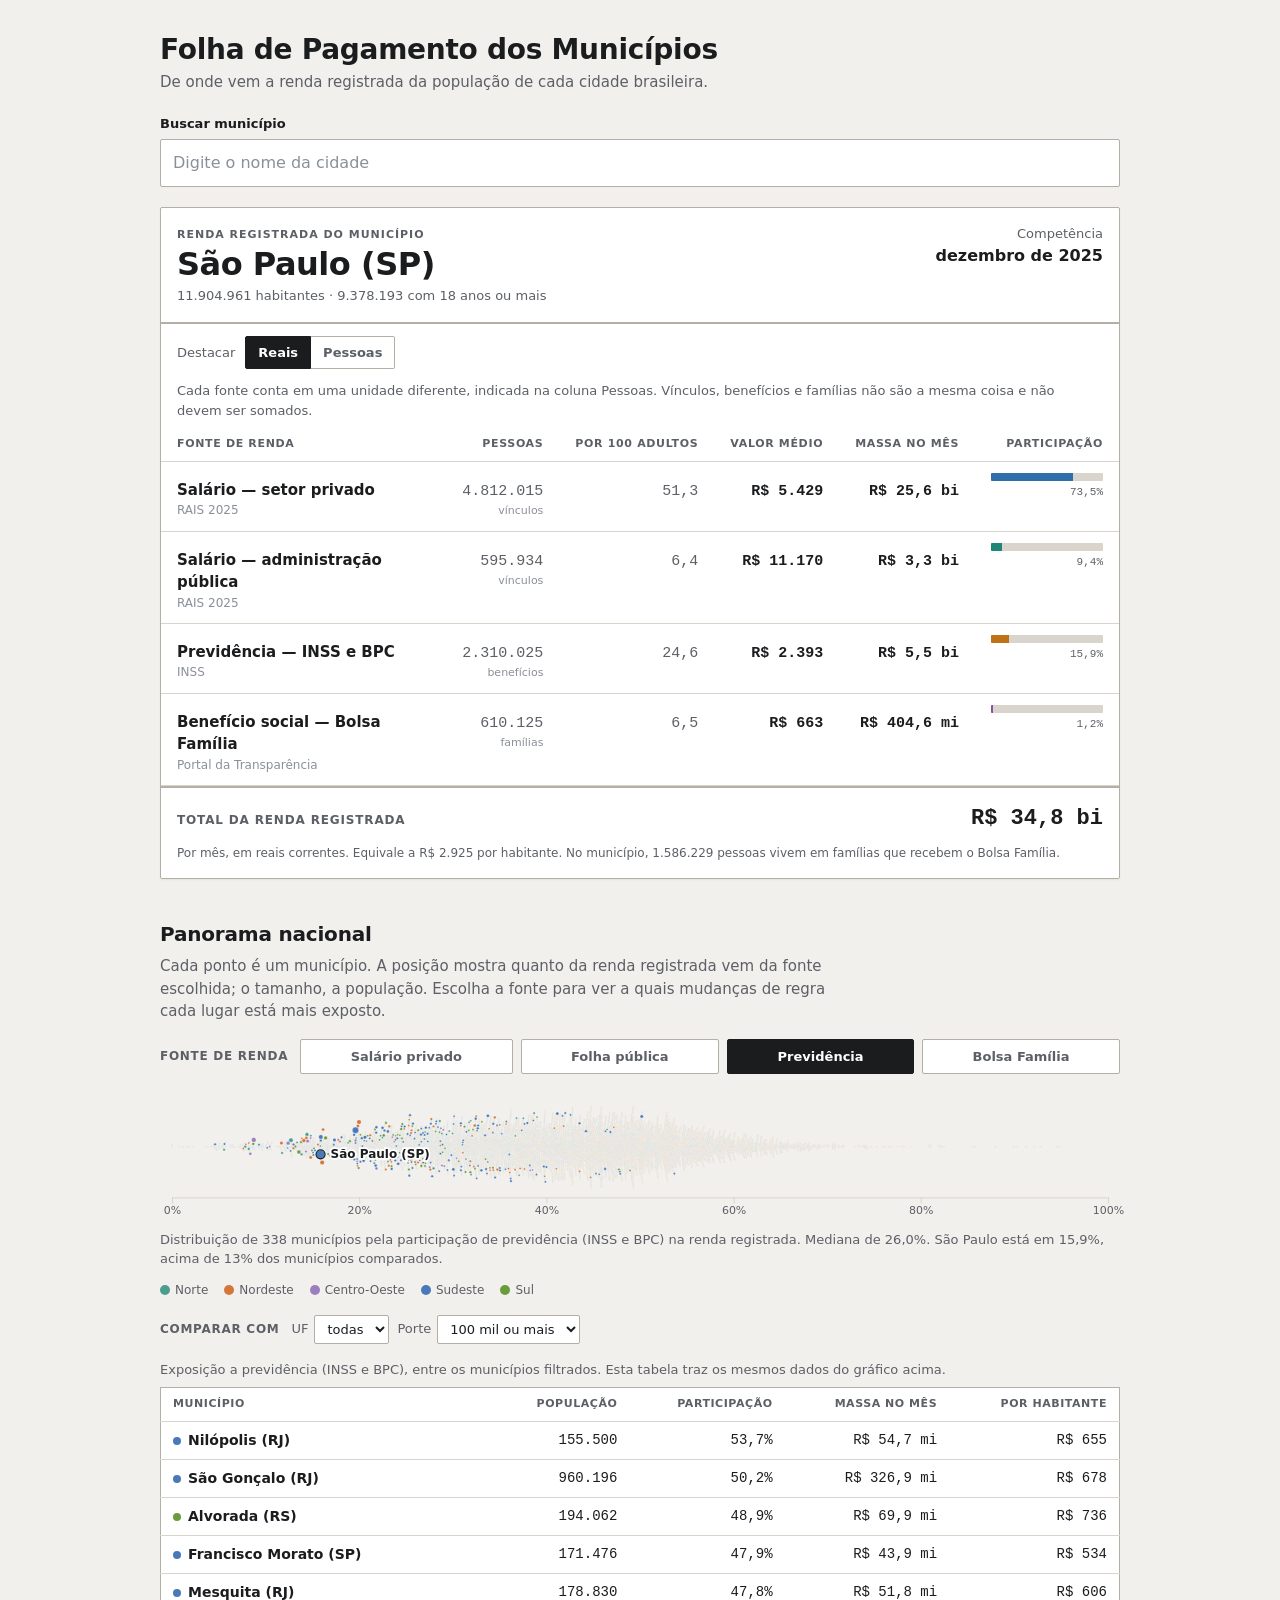
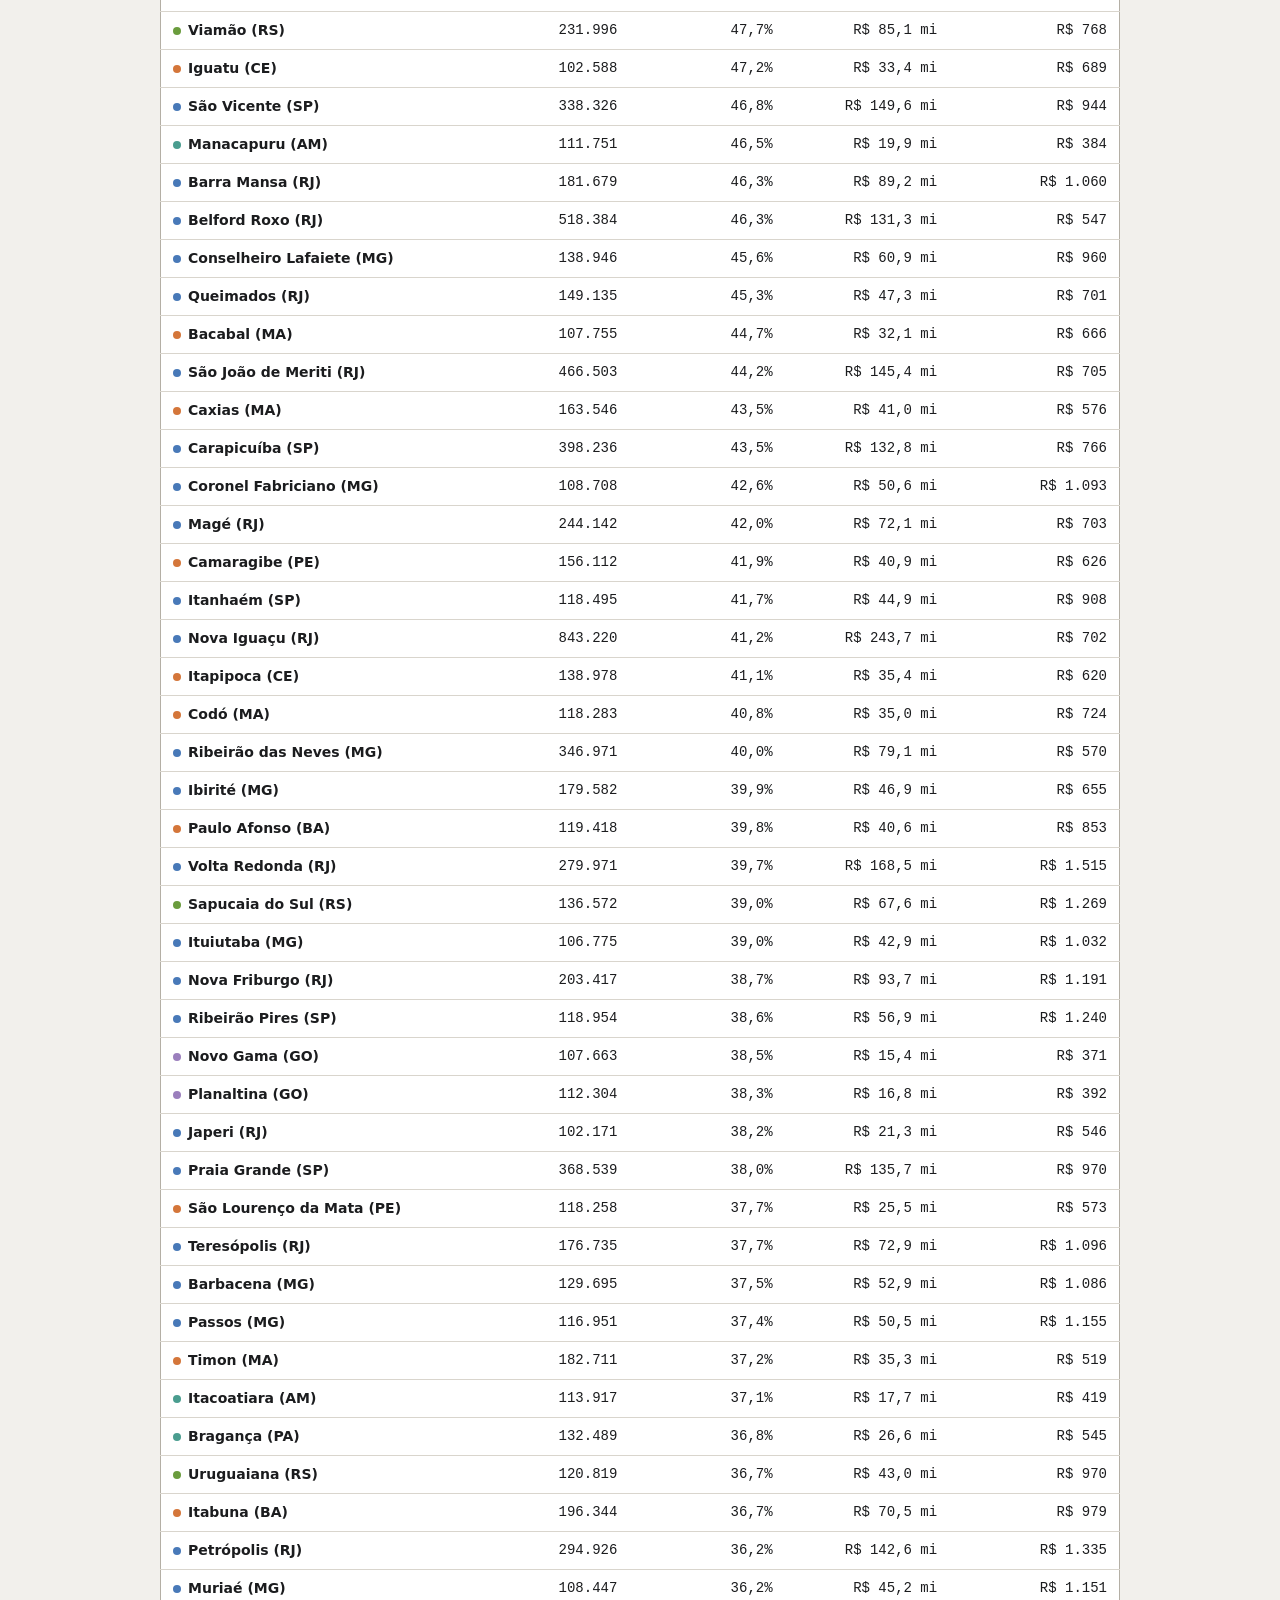
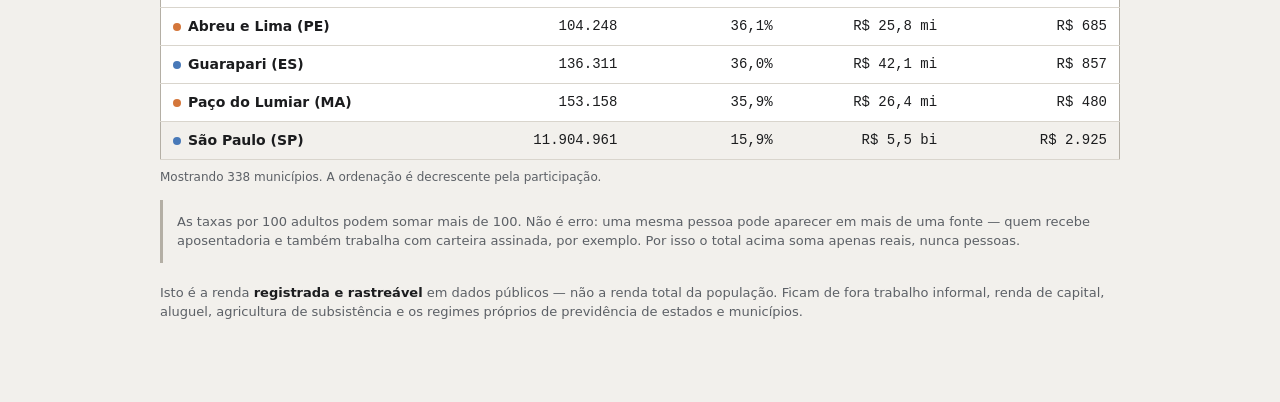
==== site/index.html @ 2fe367e1 "Licença MIT e publicação no GitHub Pages - LICENSE (MIT) e seção de licença no README, atendendo o c" ====
<!doctype html>
<html lang="pt-BR">
<head>
<meta charset="utf-8">
<meta name="viewport" content="width=device-width, initial-scale=1">
<title>Folha de Pagamento dos Municípios</title>
<meta name="description" content="De onde vem a renda registrada da população de cada um dos 5.570 municípios brasileiros: salário privado, folha pública, previdência e Bolsa Família.">
<link rel="icon" href="data:image/svg+xml,<svg xmlns='http://www.w3.org/2000/svg' viewBox='0 0 16 16'><rect width='16' height='16' rx='2' fill='%230f172a'/><path d='M4 3.5h8v9l-1.3-1-1.35 1-1.35-1-1.35 1-1.35-1L4 12.5z' fill='%23f8fafc'/><path d='M5.8 6h4.4M5.8 8h4.4M5.8 10h2.6' stroke='%230f172a' stroke-width='.9' stroke-linecap='round'/></svg>">
  <link rel="stylesheet" href="estilo.css">
<script>document.documentElement.classList.add('js')</script>
</head>
<body data-padrao="3550308">
<div class="envelope">

  <header class="topo">
    <h1>Folha de Pagamento dos Municípios</h1>
    <p>De onde vem a renda registrada da população de cada cidade brasileira.</p>
  </header>

  <div class="busca js-apenas">
    <label for="q">Buscar município</label>
    <input id="q" type="text" role="combobox" autocomplete="off"
           aria-autocomplete="list" aria-expanded="false" aria-controls="sugestoes"
           placeholder="Digite o nome da cidade">
    <ul id="sugestoes" class="sugestoes" role="listbox" aria-label="Municípios encontrados" hidden></ul>
  </div>

  <main>
    <section class="holerite" id="holerite" data-modo="reais" aria-live="polite">
      
      <div class="holerite-topo">
        <div class="holerite-titulo">
          <p class="holerite-rotulo">Renda registrada do município</p>
          <p class="holerite-municipio"><span data-v="municipio">São Paulo</span>
            <span class="holerite-uf" data-v="uf">(SP)</span></p>
          <p class="holerite-meta"><span data-v="pop">11.904.961</span> habitantes ·
            <span data-v="pop18">9.378.193</span> com 18 anos ou mais</p>
        </div>
        <p class="holerite-competencia">Competência<strong data-v="competencia">dezembro de 2025</strong></p>
      </div>

      <div class="modos">
        <span class="rotulo" id="rot-modo">Destacar</span>
        <button type="button" data-modo="reais" aria-pressed="true" aria-describedby="rot-modo">Reais</button>
        <button type="button" data-modo="pessoas" aria-pressed="false" aria-describedby="rot-modo">Pessoas</button>
      </div>

      <table class="linhas">
        <caption>Cada fonte conta em uma unidade diferente, indicada na coluna Pessoas.
          Vínculos, benefícios e famílias não são a mesma coisa e não devem ser somados.</caption>
        <thead>
          <tr>
            <th scope="col">Fonte de renda</th>
            <th scope="col" class="num">Pessoas</th>
            <th scope="col" class="num">Por 100 adultos</th>
            <th scope="col" class="num">Valor médio</th>
            <th scope="col" class="num">Massa no mês</th>
            <th scope="col" class="num">Participação</th>
          </tr>
        </thead>
        <tbody><tr data-linha="salario_privado"><th scope="row"><span class="linha-nome">Salário — setor privado</span><span class="linha-fonte">RAIS 2025</span></th><td data-col="Pessoas" data-grupo="pessoas"><span class="valor" data-v="n">4.812.015</span><span class="unidade" data-v="unidade">vínculos</span></td><td data-col="Por 100 adultos" data-grupo="pessoas"><span class="valor" data-v="por100">51,3</span></td><td data-col="Valor médio" data-grupo="reais"><span class="valor" data-v="medio">R$ 5.429</span></td><td data-col="Massa no mês" data-grupo="reais"><span class="valor" data-v="massa">R$ 25,6 bi</span></td><td data-col="Participação" data-grupo="reais"><span class="barra"><i data-v="barra" style="width:73.53%"></i></span><span class="barra-pct" data-v="part">73,5%</span></td></tr><tr data-linha="salario_publico"><th scope="row"><span class="linha-nome">Salário — administração pública</span><span class="linha-fonte">RAIS 2025</span></th><td data-col="Pessoas" data-grupo="pessoas"><span class="valor" data-v="n">595.934</span><span class="unidade" data-v="unidade">vínculos</span></td><td data-col="Por 100 adultos" data-grupo="pessoas"><span class="valor" data-v="por100">6,4</span></td><td data-col="Valor médio" data-grupo="reais"><span class="valor" data-v="medio">R$ 11.170</span></td><td data-col="Massa no mês" data-grupo="reais"><span class="valor" data-v="massa">R$ 3,3 bi</span></td><td data-col="Participação" data-grupo="reais"><span class="barra"><i data-v="barra" style="width:9.43%"></i></span><span class="barra-pct" data-v="part">9,4%</span></td></tr><tr data-linha="previdencia"><th scope="row"><span class="linha-nome">Previdência — INSS e BPC</span><span class="linha-fonte">INSS</span></th><td data-col="Pessoas" data-grupo="pessoas"><span class="valor" data-v="n">2.310.025</span><span class="unidade" data-v="unidade">benefícios</span></td><td data-col="Por 100 adultos" data-grupo="pessoas"><span class="valor" data-v="por100">24,6</span></td><td data-col="Valor médio" data-grupo="reais"><span class="valor" data-v="medio">R$ 2.393</span></td><td data-col="Massa no mês" data-grupo="reais"><span class="valor" data-v="massa">R$ 5,5 bi</span></td><td data-col="Participação" data-grupo="reais"><span class="barra"><i data-v="barra" style="width:15.87%"></i></span><span class="barra-pct" data-v="part">15,9%</span></td></tr><tr data-linha="bolsa_familia"><th scope="row"><span class="linha-nome">Benefício social — Bolsa Família</span><span class="linha-fonte">Portal da Transparência</span></th><td data-col="Pessoas" data-grupo="pessoas"><span class="valor" data-v="n">610.125</span><span class="unidade" data-v="unidade">famílias</span></td><td data-col="Por 100 adultos" data-grupo="pessoas"><span class="valor" data-v="por100">6,5</span></td><td data-col="Valor médio" data-grupo="reais"><span class="valor" data-v="medio">R$ 663</span></td><td data-col="Massa no mês" data-grupo="reais"><span class="valor" data-v="massa">R$ 404,6 mi</span></td><td data-col="Participação" data-grupo="reais"><span class="barra"><i data-v="barra" style="width:1.16%"></i></span><span class="barra-pct" data-v="part">1,2%</span></td></tr></tbody>
      </table>

      <div class="total">
        <div class="total-linha">
          <span class="total-rotulo">Total da renda registrada</span>
          <span class="total-valor" data-v="total">R$ 34,8 bi</span>
        </div>
        <p class="total-obs">Por mês, em reais correntes.
          Equivale a <span data-v="percapita">R$ 2.925</span> por habitante. No município, <span data-v="bf-pessoas">1.586.229</span> pessoas vivem em famílias que recebem o Bolsa Família.</p>
      </div>
    </section>


    <section class="panorama js-apenas" id="panorama" aria-labelledby="panorama-titulo">
      <h2 id="panorama-titulo">Panorama nacional</h2>
      <p class="panorama-intro">
        Cada ponto é um município. A posição mostra quanto da renda registrada vem da fonte
        escolhida; o tamanho, a população. Escolha a fonte para ver a quais mudanças de regra
        cada lugar está mais exposto.
      </p>

      <div class="seletor" role="group" aria-labelledby="seletor-rotulo">
        <span class="rotulo" id="seletor-rotulo">Fonte de renda</span>
        <button type="button" data-fonte="salario_privado" aria-pressed="false">Salário privado</button>
        <button type="button" data-fonte="salario_publico" aria-pressed="false">Folha pública</button>
        <button type="button" data-fonte="previdencia" aria-pressed="true">Previdência</button>
        <button type="button" data-fonte="bolsa_familia" aria-pressed="false">Bolsa Família</button>
      </div>

      <figure class="figura">
        <svg id="enxame" role="img" aria-labelledby="enxame-titulo" aria-describedby="enxame-desc"></svg>
        <figcaption>
          <span id="enxame-titulo" class="sr-only">Distribuição dos municípios brasileiros pela
            participação de cada fonte na renda registrada</span>
          <span id="enxame-desc" class="descricao"></span>
        </figcaption>
      </figure>

      <div class="legenda" aria-hidden="true">
        <span data-regiao="N">Norte</span><span data-regiao="NE">Nordeste</span><span data-regiao="CO">Centro-Oeste</span><span data-regiao="SE">Sudeste</span><span data-regiao="S">Sul</span>
      </div>

      <div class="filtros">
        <span class="rotulo">Comparar com</span>
        <label>UF <select id="f-uf"><option value="">todas</option></select></label>
        <label>Porte <select id="f-porte">
          <option value="">todos</option>
          <option value="ate_5k">até 5 mil hab.</option>
          <option value="5k_20k">5 a 20 mil</option>
          <option value="20k_100k">20 a 100 mil</option>
          <option value="100k_mais">100 mil ou mais</option>
        </select></label>
      </div>

      <table class="ranking" id="ranking">
        <caption>Exposição a <span data-v="fonte-nome">previdência</span>, entre os municípios
          filtrados. Esta tabela traz os mesmos dados do gráfico acima.</caption>
        <thead>
          <tr>
            <th scope="col">Município</th>
            <th scope="col" class="num">População</th>
            <th scope="col" class="num">Participação</th>
            <th scope="col" class="num">Massa no mês</th>
            <th scope="col" class="num">Por habitante</th>
          </tr>
        </thead>
        <tbody></tbody>
      </table>
      <p class="ranking-obs">Mostrando <span data-v="ranking-n">0</span> municípios.
        A ordenação é decrescente pela participação.</p>
    </section>

    <p class="nota-somatoria">
      As taxas por 100 adultos podem somar mais de 100. Não é erro: uma mesma pessoa pode aparecer
      em mais de uma fonte — quem recebe aposentadoria e também trabalha com carteira assinada, por
      exemplo. Por isso o total acima soma apenas reais, nunca pessoas.
    </p>

    <p class="ancora">
      Isto é a renda <strong>registrada e rastreável</strong> em dados públicos — não a renda total
      da população. Ficam de fora trabalho informal, renda de capital, aluguel, agricultura de
      subsistência e os regimes próprios de previdência de estados e municípios.
    </p>
  </main>

</div>
<script src="vendor/d3.v7.min.js"></script>
<script src="app.js"></script>
<script src="enxame.js"></script>
</body>
</html>
---- site/estilo.css ----
/* Folha de Pagamento dos Municípios — mobile-first, tema claro e escuro */

:root {
  --papel:        #ffffff;
  --fundo:        #f2f0ec;
  --tinta:        #1b1c1e;
  --tinta-fraca:  #5c6066;
  --tinta-tenue:  #8a9099;
  --linha:        #d9d5cd;
  --linha-forte:  #b4afa5;
  --destaque:     #1b1c1e;
  --foco:         #2b6cb0;

  --c-privado:    #2f6ea8;
  --c-publico:    #1f8578;
  --c-prev:       #c07316;
  --c-bf:         #85559b;

  --fonte-texto:  ui-sans-serif, system-ui, -apple-system, "Segoe UI", Roboto, "Helvetica Neue", Arial, sans-serif;
  --fonte-num:    ui-monospace, SFMono-Regular, "SF Mono", Menlo, Consolas, "Liberation Mono", monospace;
  --raio:         2px;
}

@media (prefers-color-scheme: dark) {
  :root:not([data-tema="claro"]) {
    --papel:       #16181b;
    --fundo:       #0e0f11;
    --tinta:       #e8e6e3;
    --tinta-fraca: #a2a8b0;
    --tinta-tenue: #6f757d;
    --linha:       #2a2e33;
    --linha-forte: #3d434a;
    --destaque:    #ffffff;
    --foco:        #7cb3e8;

    --c-privado:   #6ba3d6;
    --c-publico:   #45b3a3;
    --c-prev:      #e0a04a;
    --c-bf:        #b489c9;
  }
}

*, *::before, *::after { box-sizing: border-box; }

body {
  margin: 0;
  padding: 1rem 0.75rem 4rem;
  background: var(--fundo);
  color: var(--tinta);
  font-family: var(--fonte-texto);
  font-size: 16px;
  line-height: 1.5;
  -webkit-text-size-adjust: 100%;
}

.sr-only {
  position: absolute; width: 1px; height: 1px; padding: 0; margin: -1px;
  overflow: hidden; clip: rect(0 0 0 0); white-space: nowrap; border: 0;
}

:focus-visible { outline: 2px solid var(--foco); outline-offset: 2px; }

.envelope { max-width: 60rem; margin: 0 auto; }

/* ---------------------------------------------------------------- cabeçalho */
.topo { margin-bottom: 1.25rem; }
.topo h1 {
  font-size: 1.375rem; line-height: 1.25; margin: 0 0 0.25rem;
  letter-spacing: -0.01em;
}
.topo p { margin: 0; color: var(--tinta-fraca); font-size: 0.9375rem; max-width: 44rem; }

/* ---------------------------------------------------------------- busca */
.busca { position: relative; margin: 1rem 0 1.25rem; }
.js-apenas { display: none; }
.js .js-apenas { display: block; }

.busca label { display: block; font-size: 0.8125rem; font-weight: 600; margin-bottom: 0.375rem; }
.busca input {
  width: 100%; padding: 0.6875rem 0.75rem;
  font: inherit; color: var(--tinta);
  background: var(--papel);
  border: 1px solid var(--linha-forte); border-radius: var(--raio);
}
.busca input::placeholder { color: var(--tinta-tenue); }

.sugestoes {
  position: absolute; z-index: 20; left: 0; right: 0; top: 100%;
  margin: 0.25rem 0 0; padding: 0; list-style: none;
  background: var(--papel); border: 1px solid var(--linha-forte);
  border-radius: var(--raio); box-shadow: 0 8px 24px rgb(0 0 0 / 0.12);
  max-height: 17rem; overflow-y: auto;
}
.sugestoes:empty, .sugestoes[hidden] { display: none; }
.sugestoes li { padding: 0.5rem 0.75rem; cursor: pointer; font-size: 0.9375rem; }
.sugestoes li[aria-selected="true"], .sugestoes li:hover { background: var(--fundo); }
.sugestoes .uf { color: var(--tinta-fraca); font-size: 0.8125rem; }

/* ---------------------------------------------------------------- holerite */
.holerite {
  background: var(--papel);
  border: 1px solid var(--linha-forte);
  border-radius: var(--raio);
  box-shadow: 0 1px 2px rgb(0 0 0 / 0.06);
  overflow: hidden;
}

.holerite-topo {
  padding: 1rem; border-bottom: 2px solid var(--linha-forte);
  display: flex; flex-wrap: wrap; gap: 0.75rem 1.5rem; align-items: baseline;
}
.holerite-titulo { flex: 1 1 12rem; min-width: 0; }
.holerite-rotulo {
  font-size: 0.6875rem; font-weight: 700; letter-spacing: 0.09em;
  text-transform: uppercase; color: var(--tinta-fraca); margin: 0 0 0.125rem;
}
.holerite-municipio {
  font-size: 1.5rem; font-weight: 700; line-height: 1.15; margin: 0;
  letter-spacing: -0.015em;
}
.holerite-meta { font-size: 0.8125rem; color: var(--tinta-fraca); margin: 0.25rem 0 0; }
.holerite-competencia { font-size: 0.8125rem; color: var(--tinta-fraca); margin: 0; flex: 0 0 auto; }
.holerite-competencia strong { display: block; font-size: 1rem; color: var(--tinta); }

/* alternador */
.modos { display: flex; gap: 0; padding: 0.75rem 1rem 0; }
.modos .rotulo { font-size: 0.8125rem; color: var(--tinta-fraca); margin-right: 0.625rem; align-self: center; }
.modos button {
  font: inherit; font-size: 0.8125rem; font-weight: 600;
  padding: 0.375rem 0.75rem; cursor: pointer;
  color: var(--tinta-fraca); background: transparent;
  border: 1px solid var(--linha-forte);
}
.modos button:first-of-type { border-radius: var(--raio) 0 0 var(--raio); }
.modos button:last-of-type { border-radius: 0 var(--raio) var(--raio) 0; border-left: 0; }
.modos button[aria-pressed="true"] { color: var(--papel); background: var(--destaque); border-color: var(--destaque); }

/* ---------------------------------------------------------------- tabela */
.linhas { width: 100%; border-collapse: collapse; margin-top: 0.75rem; }
.linhas caption { text-align: left; padding: 0 1rem 0.5rem; font-size: 0.8125rem; color: var(--tinta-fraca); }
.linhas th, .linhas td { text-align: left; }

.linhas thead th {
  font-size: 0.6875rem; font-weight: 700; letter-spacing: 0.06em; text-transform: uppercase;
  color: var(--tinta-fraca); padding: 0.5rem 1rem; border-bottom: 1px solid var(--linha);
  white-space: nowrap;
}
.linhas thead .num, .linhas tbody td { text-align: right; }
.linhas tbody th[scope="row"] { text-align: left; }

.linhas tbody tr { border-bottom: 1px solid var(--linha); }
.linhas tbody th, .linhas tbody td { padding: 0.6875rem 1rem; vertical-align: baseline; }

.linha-nome { display: block; font-weight: 600; font-size: 0.9375rem; }
.linha-fonte { display: block; font-size: 0.75rem; color: var(--tinta-tenue); font-weight: 400; }

.valor { font-family: var(--fonte-num); font-variant-numeric: tabular-nums; font-size: 0.9375rem; white-space: nowrap; }
.unidade { display: block; font-size: 0.6875rem; color: var(--tinta-tenue); font-family: var(--fonte-texto); }
.ausente { color: var(--tinta-tenue); font-family: var(--fonte-num); }

/* ênfase conforme o modo */
.holerite[data-modo="reais"]   td[data-grupo="reais"] .valor,
.holerite[data-modo="pessoas"] td[data-grupo="pessoas"] .valor { font-weight: 700; color: var(--destaque); }
.holerite[data-modo="reais"]   td[data-grupo="pessoas"] .valor,
.holerite[data-modo="pessoas"] td[data-grupo="reais"] .valor { color: var(--tinta-fraca); }

/* barra de participação */
.barra { display: block; height: 0.5rem; background: var(--linha); border-radius: 1px; overflow: hidden; min-width: 3.5rem; }
.barra i { display: block; height: 100%; min-width: 2px; background: var(--cor, var(--tinta-fraca)); }
tr[data-linha="salario_privado"] { --cor: var(--c-privado); }
tr[data-linha="salario_publico"] { --cor: var(--c-publico); }
tr[data-linha="previdencia"]     { --cor: var(--c-prev); }
tr[data-linha="bolsa_familia"]   { --cor: var(--c-bf); }
.barra-pct { display: block; font-size: 0.6875rem; color: var(--tinta-fraca); font-family: var(--fonte-num); margin-top: 0.1875rem; }

/* rodapé do holerite */
.total { padding: 0.875rem 1rem 1rem; border-top: 2px solid var(--linha-forte); }
.total-linha { display: flex; justify-content: space-between; align-items: baseline; gap: 1rem; }
.total-rotulo { font-size: 0.75rem; font-weight: 700; letter-spacing: 0.07em; text-transform: uppercase; color: var(--tinta-fraca); }
.total-valor { font-family: var(--fonte-num); font-variant-numeric: tabular-nums; font-size: 1.375rem; font-weight: 700; white-space: nowrap; }
.total-obs { margin: 0.625rem 0 0; font-size: 0.75rem; color: var(--tinta-fraca); line-height: 1.45; }

.nota-somatoria {
  margin: 0.875rem 0 0; padding: 0.75rem 0.875rem;
  background: var(--fundo); border-left: 3px solid var(--linha-forte);
  font-size: 0.8125rem; color: var(--tinta-fraca); line-height: 1.5;
}

.ancora { margin: 1.25rem 0 0; font-size: 0.8125rem; color: var(--tinta-fraca); }
.ancora strong { color: var(--tinta); font-weight: 600; }

/* ---------------------------------------------------------------- telas largas */
@media (max-width: 47.99rem) {
  .linhas thead { position: absolute; width: 1px; height: 1px; overflow: hidden; clip: rect(0 0 0 0); }
  .linhas tbody tr { display: block; padding: 0.875rem 1rem; border-bottom: 1px solid var(--linha); }
  .linhas tbody th, .linhas tbody td { display: flex; justify-content: space-between; align-items: baseline; gap: 1rem; padding: 0; }
  .linhas tbody th { margin-bottom: 0.5rem; }
  .linhas tbody td { padding-top: 0.25rem; }
  .linhas tbody td::before {
    content: attr(data-col); font-size: 0.75rem; color: var(--tinta-fraca); flex: 0 0 auto;
  }
  .linhas tbody td > * { text-align: right; }
  .unidade { display: inline; margin-left: 0.375rem; }
  .barra { width: 8rem; }
}

@media (min-width: 48rem) {
  body { padding: 2rem 1.5rem 5rem; }
  .holerite-competencia { text-align: right; }
  .linhas td[data-col="Participação"] { width: 9rem; }
  .barra { width: 100%; min-width: 5rem; }
  .barra-pct { text-align: right; }
  .topo h1 { font-size: 1.75rem; }
  .holerite-municipio { font-size: 2rem; }
}

@media (prefers-reduced-motion: reduce) {
  *, *::before, *::after { transition: none !important; animation: none !important; }
}

/* linha sem dado publicado */
.linhas tbody tr[data-ausente] .valor,
.linhas tbody tr[data-ausente] .barra-pct { color: var(--tinta-tenue); }
.linhas tbody tr[data-ausente] .barra { opacity: 0.45; }

/* ================================================================ panorama */
:root {
  --r-N:  #4a9d8f;
  --r-NE: #d4763a;
  --r-CO: #9b7fbd;
  --r-SE: #4879b8;
  --r-S:  #6a9c3d;
}
@media (prefers-color-scheme: dark) {
  :root:not([data-tema="claro"]) {
    --r-N:  #5fbfae;  --r-NE: #eb8f4d;  --r-CO: #b79ad6;
    --r-SE: #6b9fdb;  --r-S:  #8ec456;
  }
}

.panorama { margin-top: 2.5rem; }
.panorama h2 { font-size: 1.25rem; margin: 0 0 0.375rem; letter-spacing: -0.01em; }
.panorama-intro { margin: 0 0 1rem; color: var(--tinta-fraca); font-size: 0.9375rem; max-width: 44rem; }

.seletor, .filtros { display: flex; flex-wrap: wrap; gap: 0.5rem; align-items: center; margin-bottom: 1rem; }
.seletor .rotulo, .filtros .rotulo {
  font-size: 0.75rem; font-weight: 700; letter-spacing: 0.06em; text-transform: uppercase;
  color: var(--tinta-fraca); flex: 0 0 auto; margin-right: 0.25rem;
}
/* Simetria: as quatro fontes tem exatamente o mesmo peso visual e o mesmo custo de clique.
   E requisito do projeto, nao preferencia estetica -- e o que sustenta a neutralidade. */
.seletor button {
  font: inherit; font-size: 0.8125rem; font-weight: 600; padding: 0.4375rem 0.75rem;
  flex: 1 1 auto; min-width: 8.5rem; cursor: pointer; text-align: center;
  color: var(--tinta-fraca); background: var(--papel);
  border: 1px solid var(--linha-forte); border-radius: var(--raio);
}
.seletor button[aria-pressed="true"] { color: var(--papel); background: var(--destaque); border-color: var(--destaque); }

.filtros label { font-size: 0.8125rem; color: var(--tinta-fraca); display: flex; align-items: center; gap: 0.375rem; }
.filtros select {
  font: inherit; font-size: 0.8125rem; padding: 0.3125rem 0.5rem; color: var(--tinta);
  background: var(--papel); border: 1px solid var(--linha-forte); border-radius: var(--raio);
}

.figura { margin: 0 0 0.75rem; }
.figura svg { display: block; width: 100%; height: auto; overflow: visible; }
.descricao { display: block; font-size: 0.8125rem; color: var(--tinta-fraca); margin-top: 0.5rem; }

.no { stroke: var(--papel); stroke-width: 0.4; }
.no.apagado { opacity: 0.12; }
.no.alvo { stroke: var(--destaque); stroke-width: 2.2; paint-order: stroke; }
.eixo path, .eixo line { stroke: var(--linha); }
.eixo text { fill: var(--tinta-fraca); font-family: var(--fonte-texto); font-size: 11px; }
.rotulo-alvo { fill: var(--tinta); font-size: 12px; font-weight: 700; paint-order: stroke; stroke: var(--papel); stroke-width: 3.5; }

.legenda { display: flex; flex-wrap: wrap; gap: 0.25rem 1rem; font-size: 0.75rem; color: var(--tinta-fraca); margin-bottom: 1rem; }
.legenda span { display: flex; align-items: center; gap: 0.3125rem; }
.legenda span::before { content: ""; width: 0.625rem; height: 0.625rem; border-radius: 50%; background: var(--cor-reg); }
.legenda [data-regiao="N"]  { --cor-reg: var(--r-N); }
.legenda [data-regiao="NE"] { --cor-reg: var(--r-NE); }
.legenda [data-regiao="CO"] { --cor-reg: var(--r-CO); }
.legenda [data-regiao="SE"] { --cor-reg: var(--r-SE); }
.legenda [data-regiao="S"]  { --cor-reg: var(--r-S); }

.dica {
  position: absolute; z-index: 30; pointer-events: none; max-width: 15rem;
  padding: 0.5rem 0.625rem; font-size: 0.8125rem; line-height: 1.35;
  background: var(--papel); color: var(--tinta);
  border: 1px solid var(--linha-forte); border-radius: var(--raio);
  box-shadow: 0 6px 18px rgb(0 0 0 / 0.18);
}
.dica[hidden] { display: none; }
.dica strong { display: block; }
.dica span { color: var(--tinta-fraca); }

.ranking { width: 100%; border-collapse: collapse; background: var(--papel); border: 1px solid var(--linha-forte); }
.ranking caption { text-align: left; padding: 0 0 0.5rem; font-size: 0.8125rem; color: var(--tinta-fraca); }
.ranking th, .ranking td { padding: 0.5rem 0.75rem; text-align: left; font-size: 0.875rem; border-bottom: 1px solid var(--linha); }
.ranking thead th { font-size: 0.6875rem; font-weight: 700; letter-spacing: 0.05em; text-transform: uppercase; color: var(--tinta-fraca); white-space: nowrap; }
.ranking .num { text-align: right; }
.ranking td.num { font-family: var(--fonte-num); font-variant-numeric: tabular-nums; }
.ranking tbody tr.alvo { background: var(--fundo); }
.ranking tbody tr.alvo th { font-weight: 700; }
.ranking .marca { display: inline-block; width: 0.5rem; height: 0.5rem; border-radius: 50%; margin-right: 0.4375rem; background: var(--cor-reg, var(--tinta-tenue)); }
.ranking-obs { font-size: 0.75rem; color: var(--tinta-fraca); margin: 0.5rem 0 0; }

@media (max-width: 47.99rem) {
  .ranking td:nth-child(4), .ranking th:nth-child(4) { display: none; }
  .seletor button { min-width: 0; flex: 1 1 45%; }
}
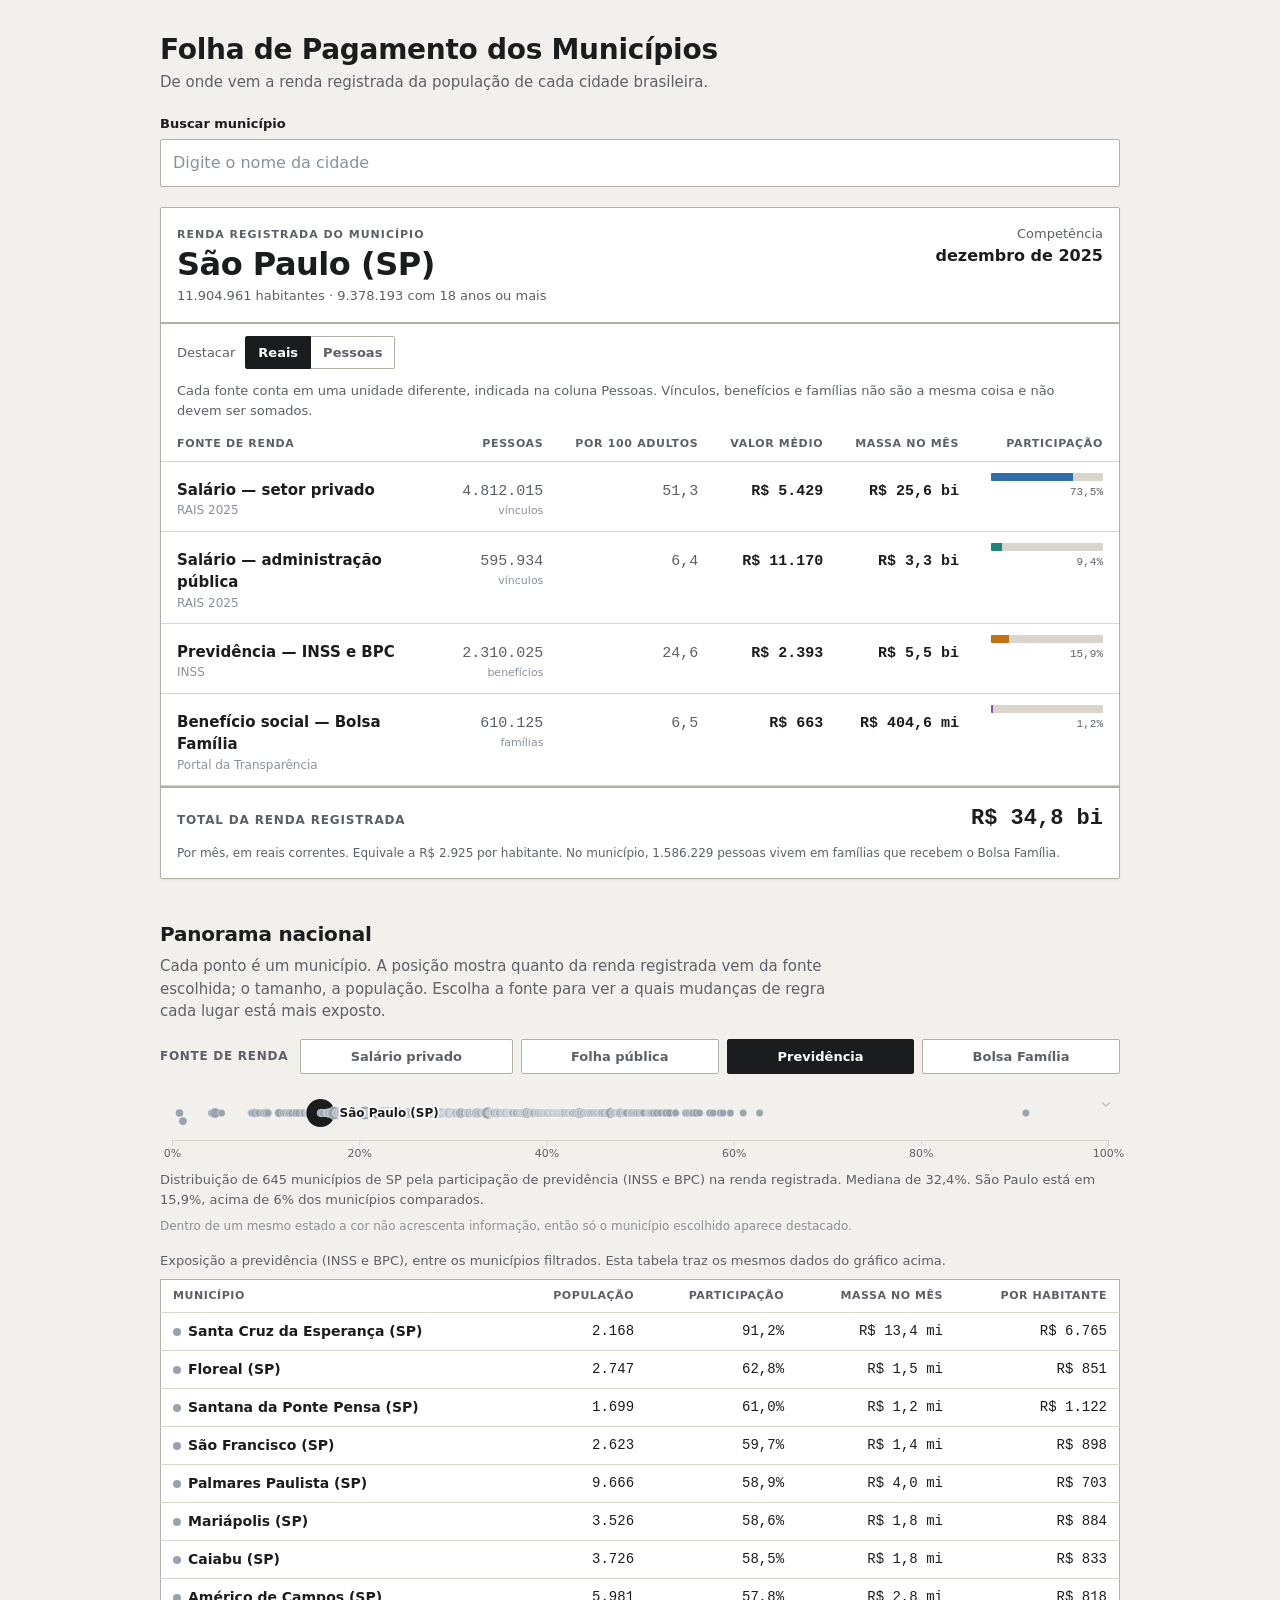
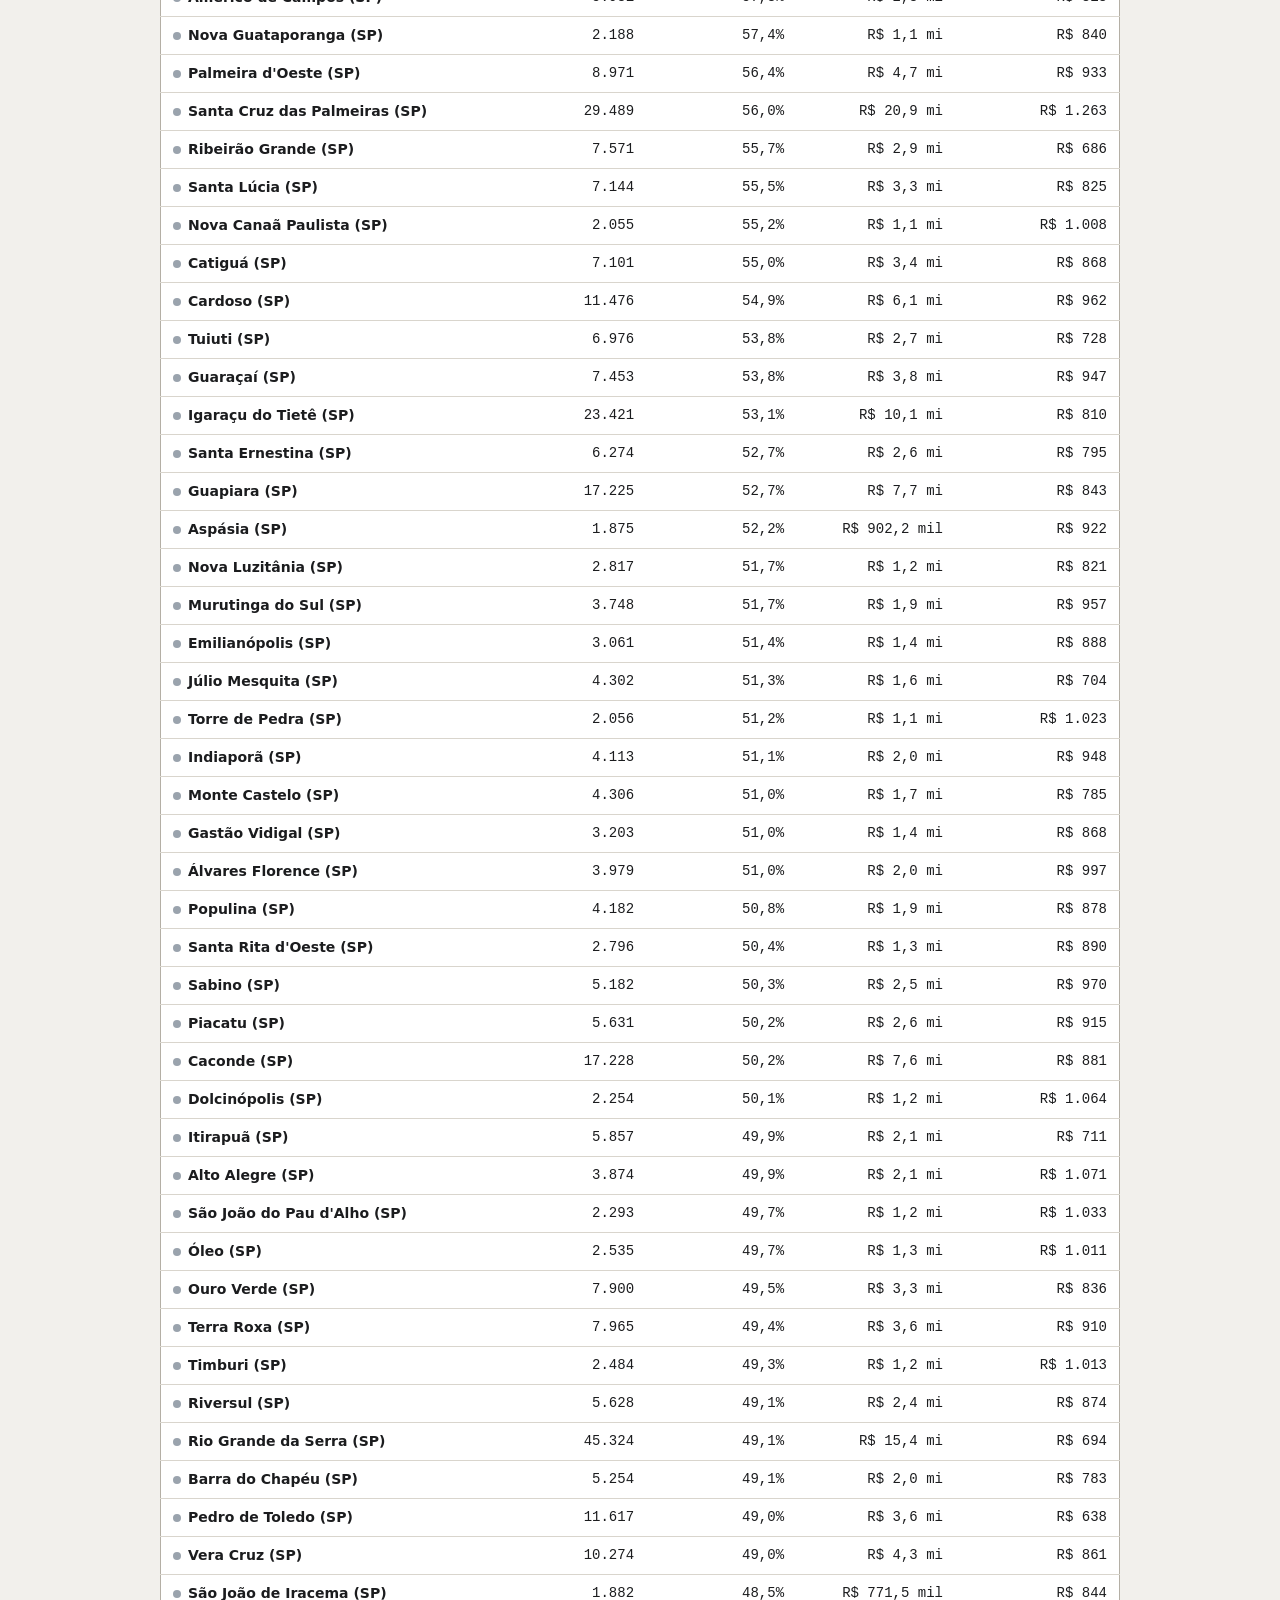
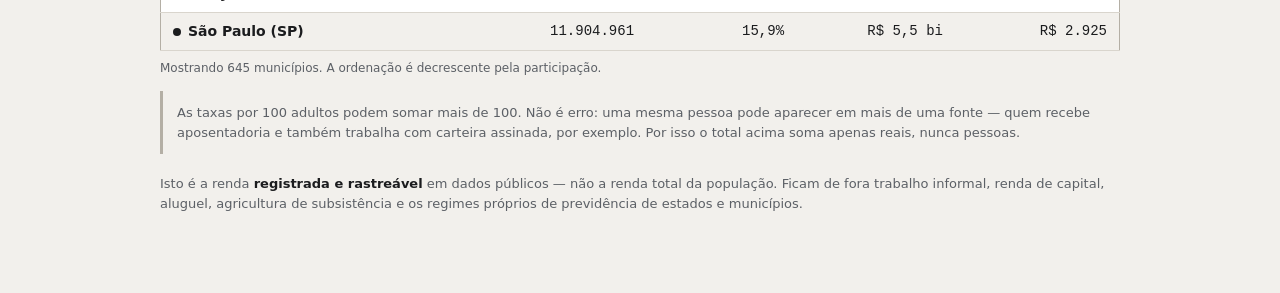
==== commit 2bc10b85: "Enxame: escopo, ampliação e foco pela legenda - escopo estado/região/todos, com estado como padrão: " ====
--- a/site/index.html
+++ b/site/index.html
@@ -6,10 +6,11 @@
 <title>Folha de Pagamento dos Municípios</title>
 <meta name="description" content="De onde vem a renda registrada da população de cada um dos 5.570 municípios brasileiros: salário privado, folha pública, previdência e Bolsa Família.">
 <link rel="icon" href="data:image/svg+xml,<svg xmlns='http://www.w3.org/2000/svg' viewBox='0 0 16 16'><rect width='16' height='16' rx='2' fill='%230f172a'/><path d='M4 3.5h8v9l-1.3-1-1.35 1-1.35-1-1.35 1-1.35-1L4 12.5z' fill='%23f8fafc'/><path d='M5.8 6h4.4M5.8 8h4.4M5.8 10h2.6' stroke='%230f172a' stroke-width='.9' stroke-linecap='round'/></svg>">
-  <link rel="stylesheet" href="estilo.css">
+  <link rel="stylesheet" href="estilo.css?v=1af140aa">
+
 <script>document.documentElement.classList.add('js')</script>
 </head>
-<body data-padrao="3550308">
+<body data-padrao="3550308" data-versao="1af140aa">
 <div class="envelope">
 
   <header class="topo">
@@ -88,30 +89,43 @@
         <button type="button" data-fonte="bolsa_familia" aria-pressed="false">Bolsa Família</button>
       </div>
 
-      <figure class="figura">
-        <svg id="enxame" role="img" aria-labelledby="enxame-titulo" aria-describedby="enxame-desc"></svg>
-        <figcaption>
-          <span id="enxame-titulo" class="sr-only">Distribuição dos municípios brasileiros pela
-            participação de cada fonte na renda registrada</span>
-          <span id="enxame-desc" class="descricao"></span>
-        </figcaption>
-      </figure>
+      <div class="palco">
+        <figure class="figura" id="figura">
+          <svg id="enxame" role="img" aria-labelledby="enxame-titulo" aria-describedby="enxame-desc"></svg>
+          <figcaption>
+            <span id="enxame-titulo" class="sr-only">Distribuição dos municípios brasileiros pela
+              participação de cada fonte na renda registrada</span>
+            <span id="enxame-desc" class="descricao"></span>
+          </figcaption>
+        </figure>
 
-      <div class="legenda" aria-hidden="true">
-        <span data-regiao="N">Norte</span><span data-regiao="NE">Nordeste</span><span data-regiao="CO">Centro-Oeste</span><span data-regiao="SE">Sudeste</span><span data-regiao="S">Sul</span>
+        <button type="button" class="engrenagem" id="abrir-opcoes"
+                aria-expanded="false" aria-controls="opcoes" aria-label="Opções do gráfico">
+          <svg viewBox="0 0 16 16" aria-hidden="true" width="14" height="14">
+            <path d="M4 6.5 8 10.5 12 6.5" fill="none" stroke="currentColor"
+                  stroke-width="1.6" stroke-linecap="round" stroke-linejoin="round"/>
+          </svg>
+        </button>
+
+        <div class="opcoes" id="opcoes" hidden>
+          <fieldset>
+            <legend>Comparar com</legend>
+            <label><input type="radio" name="escopo" value="estado" checked> Municípios do estado</label>
+            <label><input type="radio" name="escopo" value="regiao"> Municípios da região</label>
+            <label><input type="radio" name="escopo" value="todos"> Todos os municípios</label>
+          </fieldset>
+          <fieldset>
+            <legend>Porte</legend>
+            <label><input type="radio" name="porte" value="" checked> Todos os portes</label>
+            <label><input type="radio" name="porte" value="ate_5k"> Até 5 mil hab.</label>
+            <label><input type="radio" name="porte" value="5k_20k"> 5 a 20 mil</label>
+            <label><input type="radio" name="porte" value="20k_100k"> 20 a 100 mil</label>
+            <label><input type="radio" name="porte" value="100k_mais"> 100 mil ou mais</label>
+          </fieldset>
+        </div>
       </div>
 
-      <div class="filtros">
-        <span class="rotulo">Comparar com</span>
-        <label>UF <select id="f-uf"><option value="">todas</option></select></label>
-        <label>Porte <select id="f-porte">
-          <option value="">todos</option>
-          <option value="ate_5k">até 5 mil hab.</option>
-          <option value="5k_20k">5 a 20 mil</option>
-          <option value="20k_100k">20 a 100 mil</option>
-          <option value="100k_mais">100 mil ou mais</option>
-        </select></label>
-      </div>
+      <div class="legenda" id="legenda"></div>
 
       <table class="ranking" id="ranking">
         <caption>Exposição a <span data-v="fonte-nome">previdência</span>, entre os municípios
@@ -145,8 +159,9 @@
   </main>
 
 </div>
+  <dialog id="ampliado" aria-label="Gráfico ampliado"></dialog>
 <script src="vendor/d3.v7.min.js"></script>
-<script src="app.js"></script>
-<script src="enxame.js"></script>
+<script src="app.js?v=1af140aa"></script>
+<script src="enxame.js?v=1af140aa"></script>
 </body>
 </html>
--- a/site/estilo.css
+++ b/site/estilo.css
@@ -275,13 +275,6 @@
 .rotulo-alvo { fill: var(--tinta); font-size: 12px; font-weight: 700; paint-order: stroke; stroke: var(--papel); stroke-width: 3.5; }
 
 .legenda { display: flex; flex-wrap: wrap; gap: 0.25rem 1rem; font-size: 0.75rem; color: var(--tinta-fraca); margin-bottom: 1rem; }
-.legenda span { display: flex; align-items: center; gap: 0.3125rem; }
-.legenda span::before { content: ""; width: 0.625rem; height: 0.625rem; border-radius: 50%; background: var(--cor-reg); }
-.legenda [data-regiao="N"]  { --cor-reg: var(--r-N); }
-.legenda [data-regiao="NE"] { --cor-reg: var(--r-NE); }
-.legenda [data-regiao="CO"] { --cor-reg: var(--r-CO); }
-.legenda [data-regiao="SE"] { --cor-reg: var(--r-SE); }
-.legenda [data-regiao="S"]  { --cor-reg: var(--r-S); }
 
 .dica {
   position: absolute; z-index: 30; pointer-events: none; max-width: 15rem;
@@ -309,3 +302,76 @@
   .ranking td:nth-child(4), .ranking th:nth-child(4) { display: none; }
   .seletor button { min-width: 0; flex: 1 1 45%; }
 }
+
+/* ================================================================ palco do gráfico */
+:root { --neutro: #9aa3ad; --alvo-cor: #1b1c1e; }
+@media (prefers-color-scheme: dark) {
+  :root:not([data-tema="claro"]) { --neutro: #4d545c; --alvo-cor: #ffffff; }
+}
+
+.palco { position: relative; }
+.figura { margin: 0 0 0.5rem; cursor: zoom-in; }
+.figura:hover { background: color-mix(in srgb, var(--tinta) 3%, transparent); }
+
+/* Botão de opções: discreto por padrão, some do caminho até ser procurado. */
+.engrenagem {
+  position: absolute; top: 0; right: 0; z-index: 5;
+  display: flex; align-items: center; justify-content: center;
+  width: 1.75rem; height: 1.75rem; padding: 0; cursor: pointer;
+  color: var(--tinta-tenue); background: transparent;
+  border: 1px solid transparent; border-radius: var(--raio);
+  opacity: 0.45; transition: opacity 0.15s, color 0.15s;
+}
+.palco:hover .engrenagem, .engrenagem:focus-visible, .engrenagem[aria-expanded="true"] {
+  opacity: 1; color: var(--tinta-fraca); border-color: var(--linha);
+}
+.engrenagem[aria-expanded="true"] svg { transform: rotate(180deg); }
+
+.opcoes {
+  position: absolute; top: 2rem; right: 0; z-index: 25;
+  min-width: 13rem; padding: 0.375rem 0.25rem;
+  background: var(--papel); border: 1px solid var(--linha-forte);
+  border-radius: var(--raio); box-shadow: 0 8px 24px rgb(0 0 0 / 0.16);
+}
+.opcoes[hidden] { display: none; }
+.opcoes fieldset { border: 0; margin: 0; padding: 0.25rem 0; }
+.opcoes fieldset + fieldset { border-top: 1px solid var(--linha); margin-top: 0.25rem; }
+.opcoes legend {
+  padding: 0.25rem 0.625rem; font-size: 0.6875rem; font-weight: 700;
+  letter-spacing: 0.06em; text-transform: uppercase; color: var(--tinta-tenue);
+}
+.opcoes label {
+  display: flex; align-items: center; gap: 0.5rem;
+  padding: 0.3125rem 0.625rem; font-size: 0.8125rem; cursor: pointer; border-radius: var(--raio);
+}
+.opcoes label:hover { background: var(--fundo); }
+.opcoes input { margin: 0; accent-color: var(--tinta); }
+
+/* ---------------------------------------------------------------- ampliado */
+#ampliado {
+  width: min(96vw, 90rem); max-width: none; padding: 1.25rem;
+  background: var(--papel); color: var(--tinta);
+  border: 1px solid var(--linha-forte); border-radius: var(--raio);
+}
+#ampliado::backdrop { background: rgb(0 0 0 / 0.55); }
+#ampliado .figura { cursor: default; }
+#ampliado .figura:hover { background: transparent; }
+#ampliado .engrenagem { display: none; }
+
+/* ---------------------------------------------------------------- legenda clicável */
+.legenda { display: flex; flex-wrap: wrap; gap: 0.375rem 0.5rem; align-items: center; margin-bottom: 1rem; }
+.legenda .chave {
+  display: inline-flex; align-items: center; gap: 0.375rem;
+  font: inherit; font-size: 0.75rem; color: var(--tinta-fraca);
+  padding: 0.1875rem 0.5rem 0.1875rem 0.375rem; cursor: pointer;
+  background: transparent; border: 1px solid transparent; border-radius: 999px;
+}
+.legenda .chave::before {
+  content: ""; width: 0.625rem; height: 0.625rem; border-radius: 50%;
+  background: var(--cor-reg); flex: 0 0 auto;
+}
+.legenda .chave:hover { border-color: var(--linha); }
+.legenda .chave[aria-pressed="true"] {
+  color: var(--tinta); border-color: var(--linha-forte); background: var(--fundo); font-weight: 600;
+}
+.legenda-nota { font-size: 0.75rem; color: var(--tinta-tenue); }
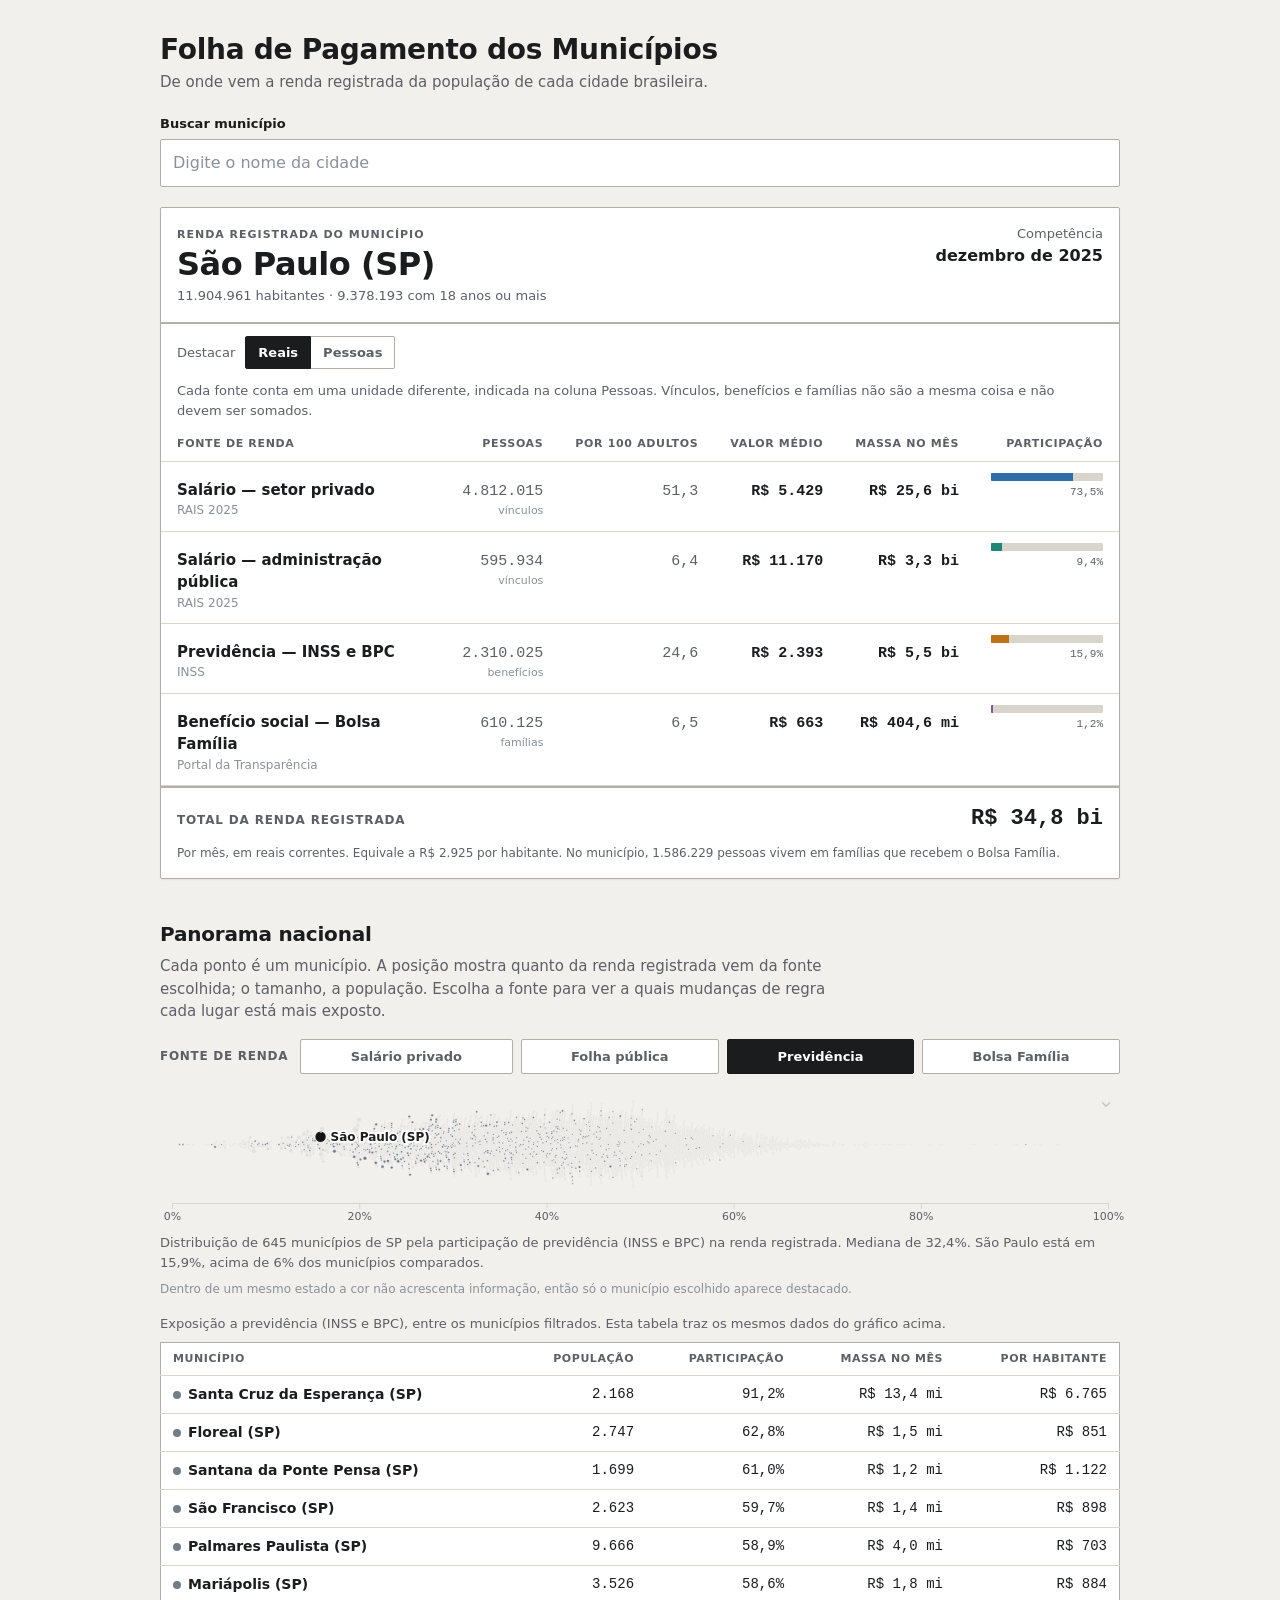
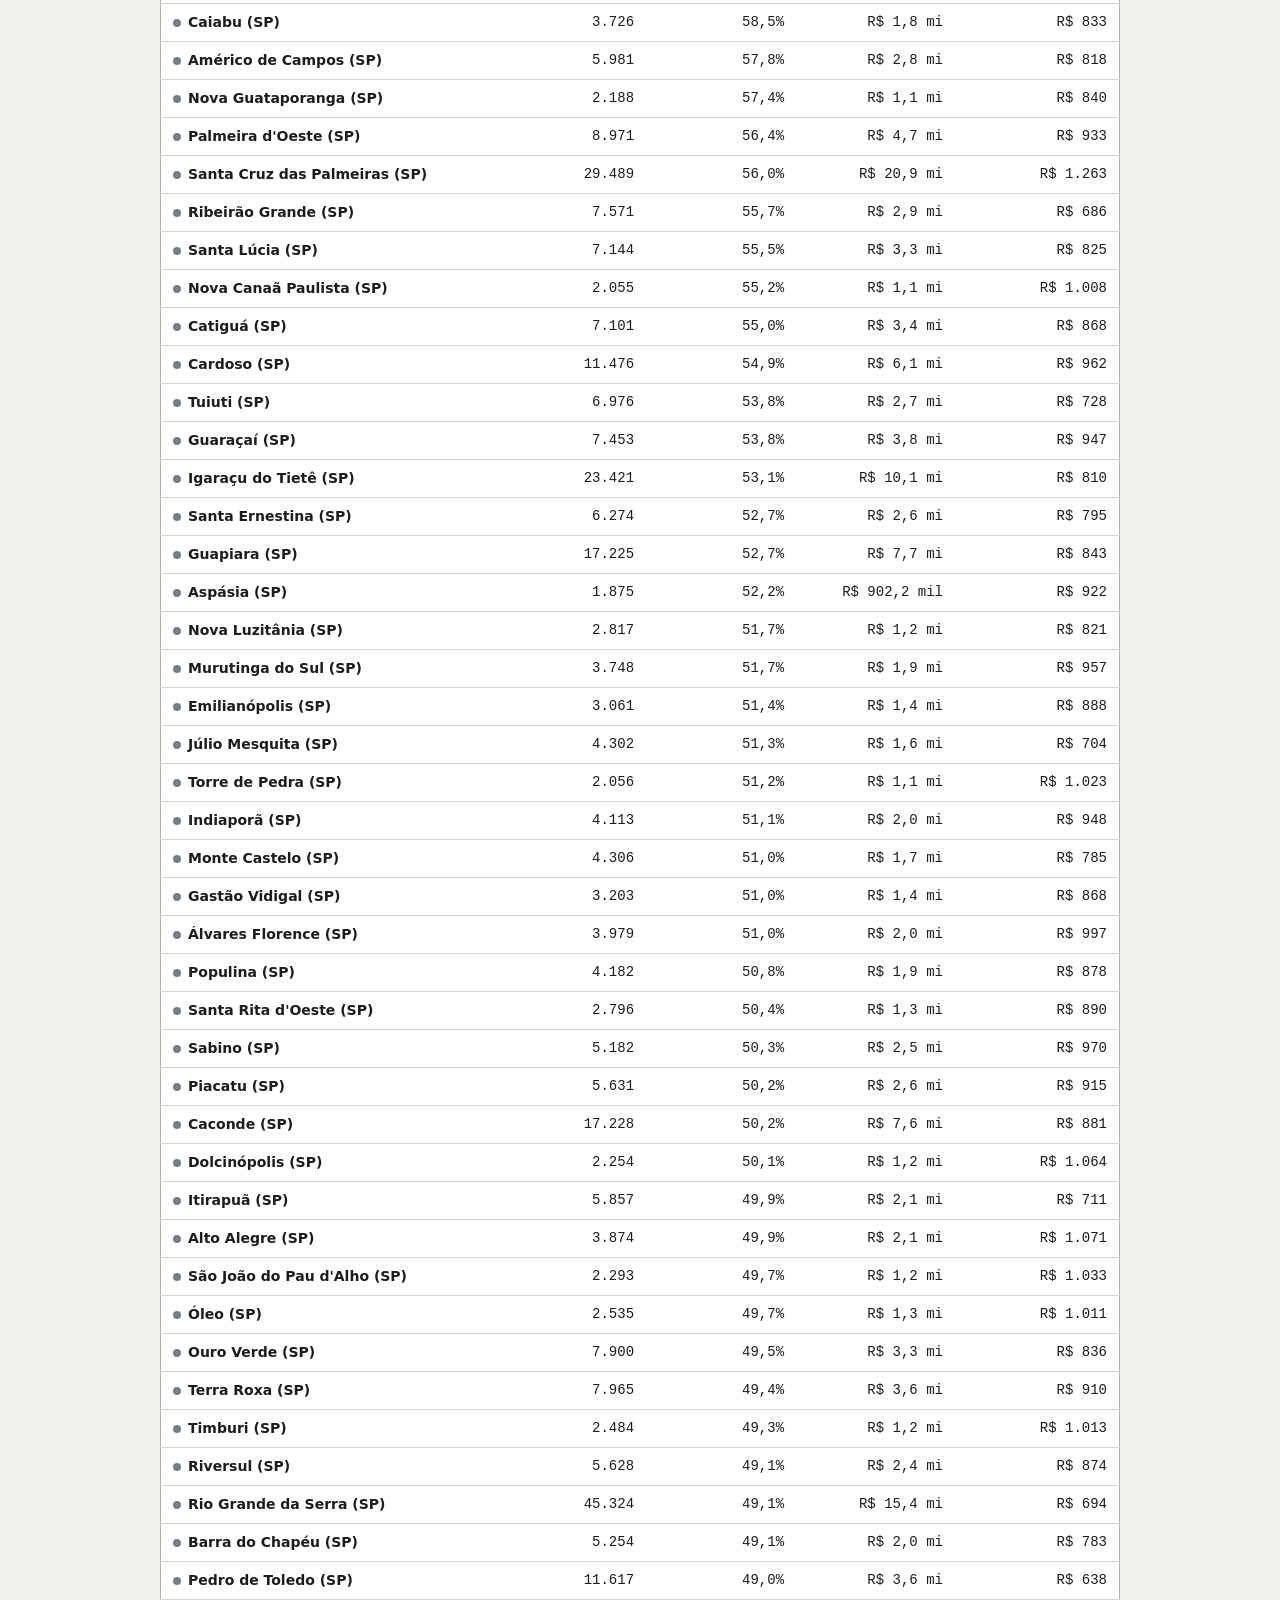
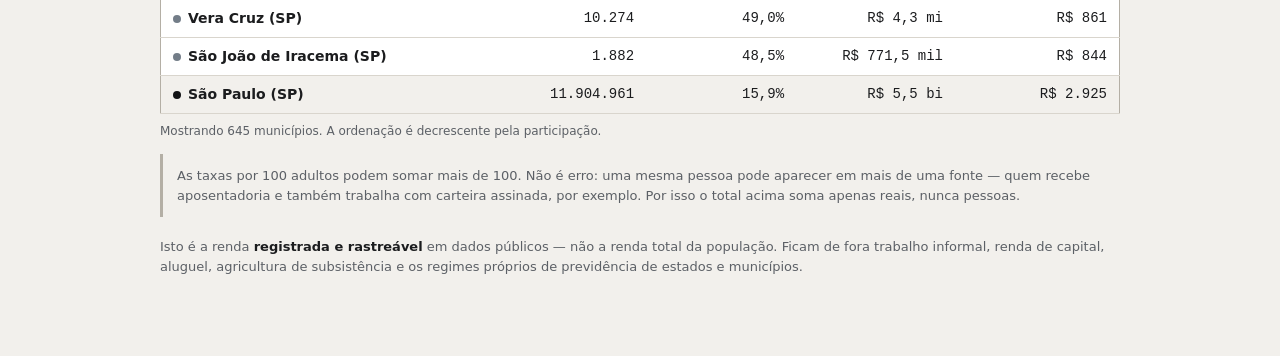
==== commit f8b336ce: "Restaura o desenho anterior do enxame O gráfico tinha achatado numa linha fina. Duas causas, uma de " ====
--- a/site/index.html
+++ b/site/index.html
@@ -6,11 +6,11 @@
 <title>Folha de Pagamento dos Municípios</title>
 <meta name="description" content="De onde vem a renda registrada da população de cada um dos 5.570 municípios brasileiros: salário privado, folha pública, previdência e Bolsa Família.">
 <link rel="icon" href="data:image/svg+xml,<svg xmlns='http://www.w3.org/2000/svg' viewBox='0 0 16 16'><rect width='16' height='16' rx='2' fill='%230f172a'/><path d='M4 3.5h8v9l-1.3-1-1.35 1-1.35-1-1.35 1-1.35-1L4 12.5z' fill='%23f8fafc'/><path d='M5.8 6h4.4M5.8 8h4.4M5.8 10h2.6' stroke='%230f172a' stroke-width='.9' stroke-linecap='round'/></svg>">
-  <link rel="stylesheet" href="estilo.css?v=1af140aa">
+  <link rel="stylesheet" href="estilo.css?v=0dcb41ad">
 
 <script>document.documentElement.classList.add('js')</script>
 </head>
-<body data-padrao="3550308" data-versao="1af140aa">
+<body data-padrao="3550308" data-versao="0dcb41ad">
 <div class="envelope">
 
   <header class="topo">
@@ -161,7 +161,7 @@
 </div>
   <dialog id="ampliado" aria-label="Gráfico ampliado"></dialog>
 <script src="vendor/d3.v7.min.js"></script>
-<script src="app.js?v=1af140aa"></script>
-<script src="enxame.js?v=1af140aa"></script>
+<script src="app.js?v=0dcb41ad"></script>
+<script src="enxame.js?v=0dcb41ad"></script>
 </body>
 </html>
--- a/site/estilo.css
+++ b/site/estilo.css
@@ -269,7 +269,7 @@
 
 .no { stroke: var(--papel); stroke-width: 0.4; }
 .no.apagado { opacity: 0.12; }
-.no.alvo { stroke: var(--destaque); stroke-width: 2.2; paint-order: stroke; }
+.no.alvo { stroke: var(--destaque); stroke-width: 2.4; paint-order: stroke; }
 .eixo path, .eixo line { stroke: var(--linha); }
 .eixo text { fill: var(--tinta-fraca); font-family: var(--fonte-texto); font-size: 11px; }
 .rotulo-alvo { fill: var(--tinta); font-size: 12px; font-weight: 700; paint-order: stroke; stroke: var(--papel); stroke-width: 3.5; }
@@ -304,9 +304,9 @@
 }
 
 /* ================================================================ palco do gráfico */
-:root { --neutro: #9aa3ad; --alvo-cor: #1b1c1e; }
+:root { --neutro: #737d88; --alvo-cor: #121315; }
 @media (prefers-color-scheme: dark) {
-  :root:not([data-tema="claro"]) { --neutro: #4d545c; --alvo-cor: #ffffff; }
+  :root:not([data-tema="claro"]) { --neutro: #99a3ae; --alvo-cor: #ffffff; }
 }
 
 .palco { position: relative; }
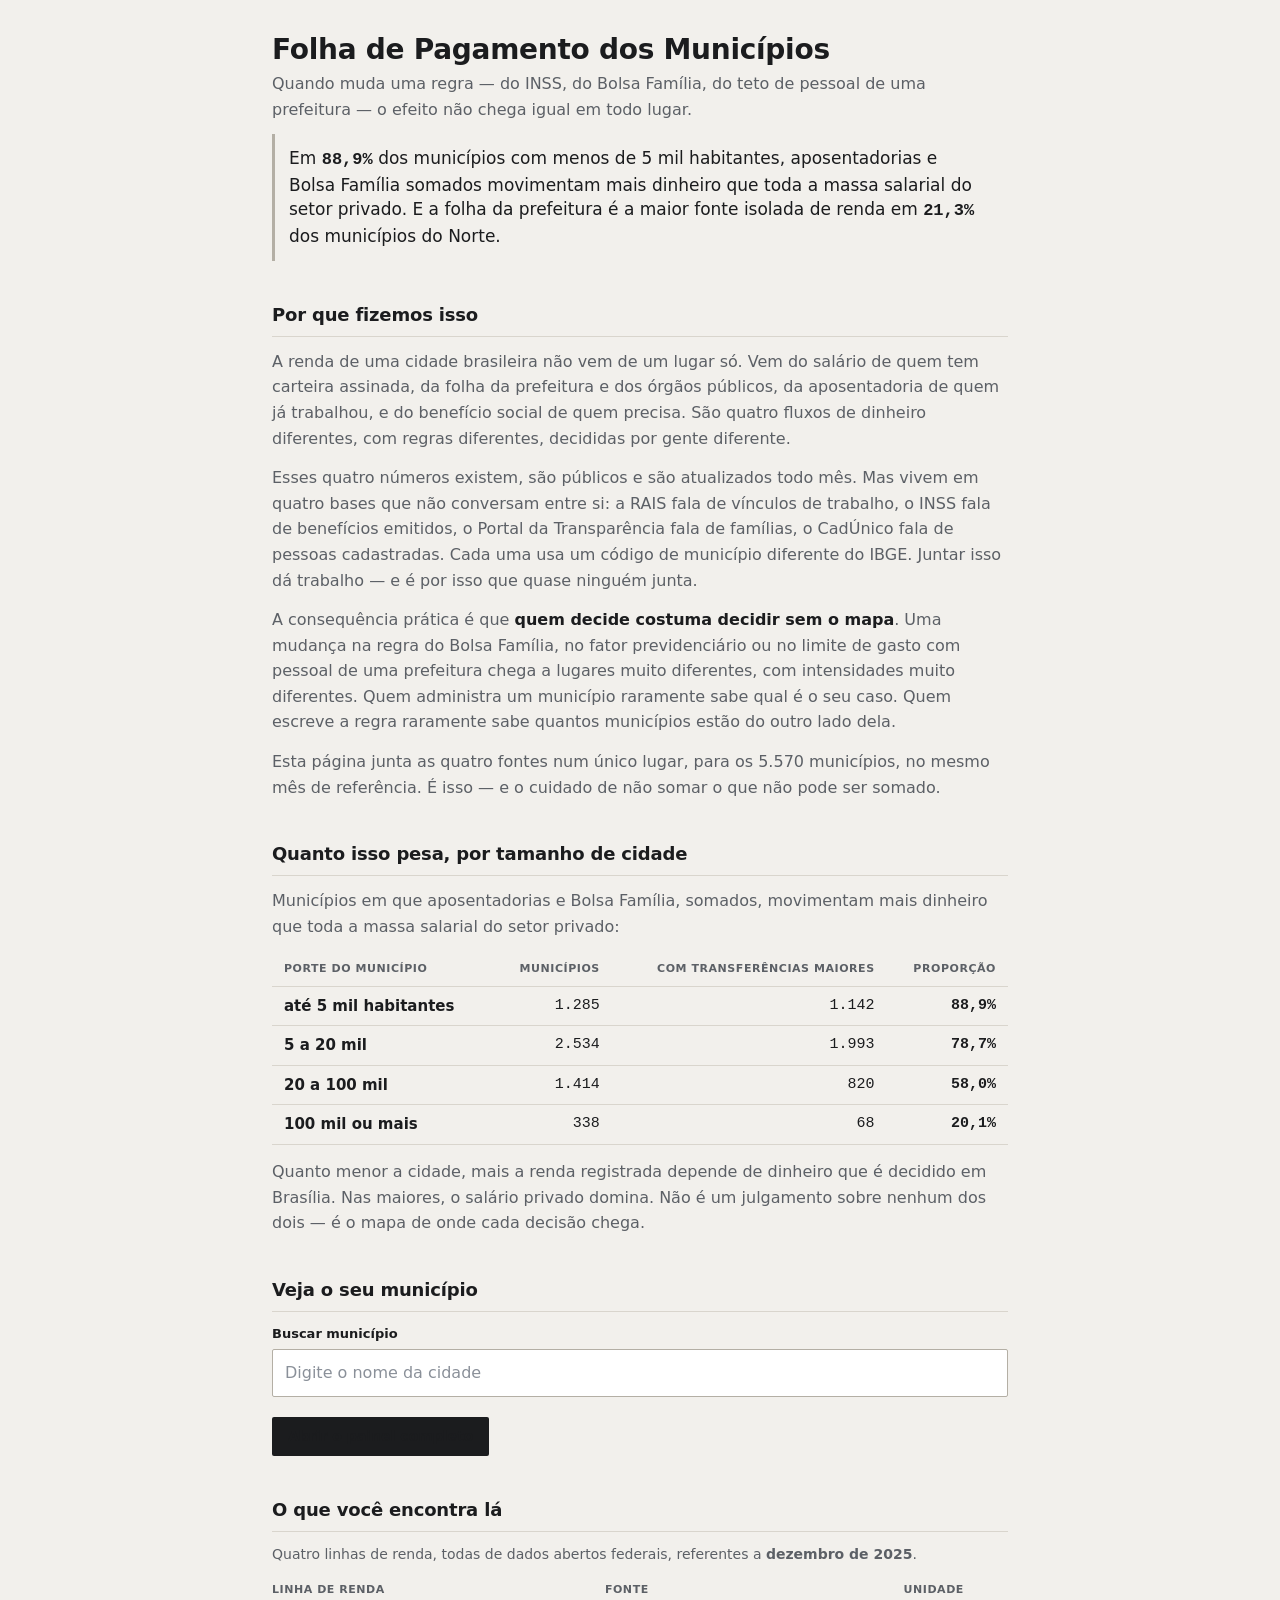
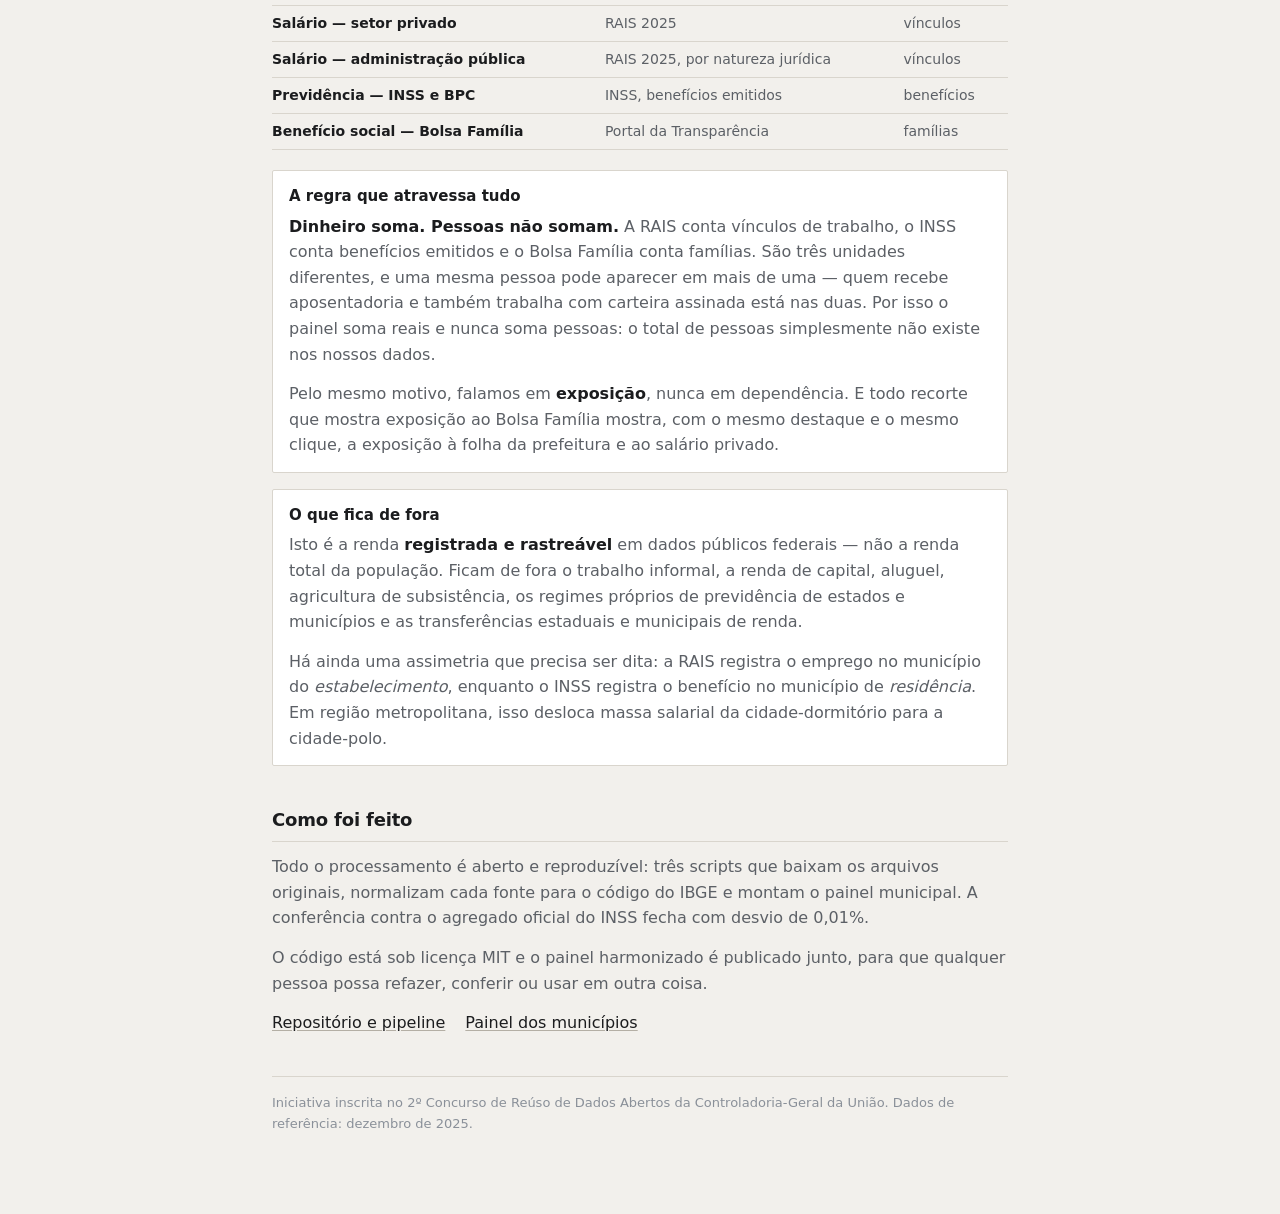
==== commit 16744567: "Mapa e plano de composição como vistas do panorama O painel ganha um seletor de visualização com trê" ====
--- a/site/index.html
+++ b/site/index.html
@@ -4,164 +4,141 @@
 <meta charset="utf-8">
 <meta name="viewport" content="width=device-width, initial-scale=1">
 <title>Folha de Pagamento dos Municípios</title>
-<meta name="description" content="De onde vem a renda registrada da população de cada um dos 5.570 municípios brasileiros: salário privado, folha pública, previdência e Bolsa Família.">
+<meta name="description" content="Quando muda uma regra do INSS, do Bolsa Família ou da folha da prefeitura, o efeito não chega igual em todo lugar. A composição da renda registrada nos 5.570 municípios brasileiros, em reais e em pessoas.">
 <link rel="icon" href="data:image/svg+xml,<svg xmlns='http://www.w3.org/2000/svg' viewBox='0 0 16 16'><rect width='16' height='16' rx='2' fill='%230f172a'/><path d='M4 3.5h8v9l-1.3-1-1.35 1-1.35-1-1.35 1-1.35-1L4 12.5z' fill='%23f8fafc'/><path d='M5.8 6h4.4M5.8 8h4.4M5.8 10h2.6' stroke='%230f172a' stroke-width='.9' stroke-linecap='round'/></svg>">
-  <link rel="stylesheet" href="estilo.css?v=0dcb41ad">
-
-<script>document.documentElement.classList.add('js')</script>
+  <link rel="stylesheet" href="estilo.css?v=5828463c">
+<script>
+  document.documentElement.classList.add('js');
+  // links antigos apontavam para /?m=XXXX — seguem funcionando
+  (() => { const m = new URL(location.href).searchParams.get('m');
+           if (m) location.replace('painel.html?m=' + encodeURIComponent(m)); })();
+</script>
 </head>
-<body data-padrao="3550308" data-versao="0dcb41ad">
-<div class="envelope">
+<body data-versao="5828463c">
+<div class="envelope porta">
 
   <header class="topo">
     <h1>Folha de Pagamento dos Municípios</h1>
-    <p>De onde vem a renda registrada da população de cada cidade brasileira.</p>
+    <p class="linha-fina">Quando muda uma regra — do INSS, do Bolsa Família, do teto de
+      pessoal de uma prefeitura — o efeito não chega igual em todo lugar.</p>
+
+    <p class="achado">Em <strong>88,9%</strong> dos municípios com menos de 5 mil habitantes, aposentadorias e Bolsa Família somados movimentam mais dinheiro que toda a massa salarial do setor privado. E a folha da prefeitura é a maior fonte isolada de renda em <strong>21,3%</strong> dos municípios do Norte.</p>
   </header>
 
-  <div class="busca js-apenas">
-    <label for="q">Buscar município</label>
-    <input id="q" type="text" role="combobox" autocomplete="off"
-           aria-autocomplete="list" aria-expanded="false" aria-controls="sugestoes"
-           placeholder="Digite o nome da cidade">
-    <ul id="sugestoes" class="sugestoes" role="listbox" aria-label="Municípios encontrados" hidden></ul>
-  </div>
+  <section class="motivo" aria-labelledby="motivo-titulo">
+    <h2 id="motivo-titulo">Por que fizemos isso</h2>
 
-  <main>
-    <section class="holerite" id="holerite" data-modo="reais" aria-live="polite">
-      
-      <div class="holerite-topo">
-        <div class="holerite-titulo">
-          <p class="holerite-rotulo">Renda registrada do município</p>
-          <p class="holerite-municipio"><span data-v="municipio">São Paulo</span>
-            <span class="holerite-uf" data-v="uf">(SP)</span></p>
-          <p class="holerite-meta"><span data-v="pop">11.904.961</span> habitantes ·
-            <span data-v="pop18">9.378.193</span> com 18 anos ou mais</p>
-        </div>
-        <p class="holerite-competencia">Competência<strong data-v="competencia">dezembro de 2025</strong></p>
-      </div>
+    <p>A renda de uma cidade brasileira não vem de um lugar só. Vem do salário de quem tem
+      carteira assinada, da folha da prefeitura e dos órgãos públicos, da aposentadoria de quem
+      já trabalhou, e do benefício social de quem precisa. São quatro fluxos de dinheiro
+      diferentes, com regras diferentes, decididas por gente diferente.</p>
 
-      <div class="modos">
-        <span class="rotulo" id="rot-modo">Destacar</span>
-        <button type="button" data-modo="reais" aria-pressed="true" aria-describedby="rot-modo">Reais</button>
-        <button type="button" data-modo="pessoas" aria-pressed="false" aria-describedby="rot-modo">Pessoas</button>
-      </div>
+    <p>Esses quatro números existem, são públicos e são atualizados todo mês. Mas vivem em
+      quatro bases que não conversam entre si: a RAIS fala de vínculos de trabalho, o INSS fala
+      de benefícios emitidos, o Portal da Transparência fala de famílias, o CadÚnico fala de
+      pessoas cadastradas. Cada uma usa um código de município diferente do IBGE. Juntar isso dá
+      trabalho — e é por isso que quase ninguém junta.</p>
 
-      <table class="linhas">
-        <caption>Cada fonte conta em uma unidade diferente, indicada na coluna Pessoas.
-          Vínculos, benefícios e famílias não são a mesma coisa e não devem ser somados.</caption>
-        <thead>
-          <tr>
-            <th scope="col">Fonte de renda</th>
-            <th scope="col" class="num">Pessoas</th>
-            <th scope="col" class="num">Por 100 adultos</th>
-            <th scope="col" class="num">Valor médio</th>
-            <th scope="col" class="num">Massa no mês</th>
-            <th scope="col" class="num">Participação</th>
-          </tr>
-        </thead>
-        <tbody><tr data-linha="salario_privado"><th scope="row"><span class="linha-nome">Salário — setor privado</span><span class="linha-fonte">RAIS 2025</span></th><td data-col="Pessoas" data-grupo="pessoas"><span class="valor" data-v="n">4.812.015</span><span class="unidade" data-v="unidade">vínculos</span></td><td data-col="Por 100 adultos" data-grupo="pessoas"><span class="valor" data-v="por100">51,3</span></td><td data-col="Valor médio" data-grupo="reais"><span class="valor" data-v="medio">R$ 5.429</span></td><td data-col="Massa no mês" data-grupo="reais"><span class="valor" data-v="massa">R$ 25,6 bi</span></td><td data-col="Participação" data-grupo="reais"><span class="barra"><i data-v="barra" style="width:73.53%"></i></span><span class="barra-pct" data-v="part">73,5%</span></td></tr><tr data-linha="salario_publico"><th scope="row"><span class="linha-nome">Salário — administração pública</span><span class="linha-fonte">RAIS 2025</span></th><td data-col="Pessoas" data-grupo="pessoas"><span class="valor" data-v="n">595.934</span><span class="unidade" data-v="unidade">vínculos</span></td><td data-col="Por 100 adultos" data-grupo="pessoas"><span class="valor" data-v="por100">6,4</span></td><td data-col="Valor médio" data-grupo="reais"><span class="valor" data-v="medio">R$ 11.170</span></td><td data-col="Massa no mês" data-grupo="reais"><span class="valor" data-v="massa">R$ 3,3 bi</span></td><td data-col="Participação" data-grupo="reais"><span class="barra"><i data-v="barra" style="width:9.43%"></i></span><span class="barra-pct" data-v="part">9,4%</span></td></tr><tr data-linha="previdencia"><th scope="row"><span class="linha-nome">Previdência — INSS e BPC</span><span class="linha-fonte">INSS</span></th><td data-col="Pessoas" data-grupo="pessoas"><span class="valor" data-v="n">2.310.025</span><span class="unidade" data-v="unidade">benefícios</span></td><td data-col="Por 100 adultos" data-grupo="pessoas"><span class="valor" data-v="por100">24,6</span></td><td data-col="Valor médio" data-grupo="reais"><span class="valor" data-v="medio">R$ 2.393</span></td><td data-col="Massa no mês" data-grupo="reais"><span class="valor" data-v="massa">R$ 5,5 bi</span></td><td data-col="Participação" data-grupo="reais"><span class="barra"><i data-v="barra" style="width:15.87%"></i></span><span class="barra-pct" data-v="part">15,9%</span></td></tr><tr data-linha="bolsa_familia"><th scope="row"><span class="linha-nome">Benefício social — Bolsa Família</span><span class="linha-fonte">Portal da Transparência</span></th><td data-col="Pessoas" data-grupo="pessoas"><span class="valor" data-v="n">610.125</span><span class="unidade" data-v="unidade">famílias</span></td><td data-col="Por 100 adultos" data-grupo="pessoas"><span class="valor" data-v="por100">6,5</span></td><td data-col="Valor médio" data-grupo="reais"><span class="valor" data-v="medio">R$ 663</span></td><td data-col="Massa no mês" data-grupo="reais"><span class="valor" data-v="massa">R$ 404,6 mi</span></td><td data-col="Participação" data-grupo="reais"><span class="barra"><i data-v="barra" style="width:1.16%"></i></span><span class="barra-pct" data-v="part">1,2%</span></td></tr></tbody>
-      </table>
+    <p>A consequência prática é que <strong>quem decide costuma decidir sem o mapa</strong>.
+      Uma mudança na regra do Bolsa Família, no fator previdenciário ou no limite de gasto com
+      pessoal de uma prefeitura chega a lugares muito diferentes, com intensidades muito
+      diferentes. Quem administra um município raramente sabe qual é o seu caso. Quem escreve a
+      regra raramente sabe quantos municípios estão do outro lado dela.</p>
 
-      <div class="total">
-        <div class="total-linha">
-          <span class="total-rotulo">Total da renda registrada</span>
-          <span class="total-valor" data-v="total">R$ 34,8 bi</span>
-        </div>
-        <p class="total-obs">Por mês, em reais correntes.
-          Equivale a <span data-v="percapita">R$ 2.925</span> por habitante. No município, <span data-v="bf-pessoas">1.586.229</span> pessoas vivem em famílias que recebem o Bolsa Família.</p>
-      </div>
-    </section>
+    <p>Esta página junta as quatro fontes num único lugar, para os 5.570 municípios, no mesmo
+      mês de referência. É isso — e o cuidado de não somar o que não pode ser somado.</p>
+  </section>
 
+  <section class="prova" aria-labelledby="prova-titulo">
+    <h2 id="prova-titulo">Quanto isso pesa, por tamanho de cidade</h2>
+    <p class="prova-intro">Municípios em que aposentadorias e Bolsa Família, somados,
+      movimentam mais dinheiro que toda a massa salarial do setor privado:</p>
+        <table class="tabela-porte">
+      <thead><tr><th scope="col">Porte do município</th><th scope="col" class="num">Municípios</th><th scope="col" class="num">Com transferências maiores</th><th scope="col" class="num">Proporção</th></tr></thead>
+      <tbody>
+        <tr><th scope="row">até 5 mil habitantes</th><td class="num">1.285</td><td class="num">1.142</td><td class="num destaque">88,9%</td></tr>
+        <tr><th scope="row">5 a 20 mil</th><td class="num">2.534</td><td class="num">1.993</td><td class="num destaque">78,7%</td></tr>
+        <tr><th scope="row">20 a 100 mil</th><td class="num">1.414</td><td class="num">820</td><td class="num destaque">58,0%</td></tr>
+        <tr><th scope="row">100 mil ou mais</th><td class="num">338</td><td class="num">68</td><td class="num destaque">20,1%</td></tr>
+      </tbody>
+    </table>
+    <p class="prova-obs">Quanto menor a cidade, mais a renda registrada depende de dinheiro que
+      é decidido em Brasília. Nas maiores, o salário privado domina. Não é um julgamento sobre
+      nenhum dos dois — é o mapa de onde cada decisão chega.</p>
+  </section>
 
-    <section class="panorama js-apenas" id="panorama" aria-labelledby="panorama-titulo">
-      <h2 id="panorama-titulo">Panorama nacional</h2>
-      <p class="panorama-intro">
-        Cada ponto é um município. A posição mostra quanto da renda registrada vem da fonte
-        escolhida; o tamanho, a população. Escolha a fonte para ver a quais mudanças de regra
-        cada lugar está mais exposto.
-      </p>
+  <section class="chamada" aria-labelledby="chamada-titulo">
+    <h2 id="chamada-titulo">Veja o seu município</h2>
+    <div class="busca js-apenas">
+      <label for="q">Buscar município</label>
+      <input id="q" type="text" role="combobox" autocomplete="off"
+             aria-autocomplete="list" aria-expanded="false" aria-controls="sugestoes"
+             placeholder="Digite o nome da cidade">
+      <ul id="sugestoes" class="sugestoes" role="listbox" aria-label="Municípios encontrados" hidden></ul>
+    </div>
+    <p class="chamada-alt"><a class="botao" href="painel.html">Abrir o painel completo</a></p>
+  </section>
 
-      <div class="seletor" role="group" aria-labelledby="seletor-rotulo">
-        <span class="rotulo" id="seletor-rotulo">Fonte de renda</span>
-        <button type="button" data-fonte="salario_privado" aria-pressed="false">Salário privado</button>
-        <button type="button" data-fonte="salario_publico" aria-pressed="false">Folha pública</button>
-        <button type="button" data-fonte="previdencia" aria-pressed="true">Previdência</button>
-        <button type="button" data-fonte="bolsa_familia" aria-pressed="false">Bolsa Família</button>
-      </div>
+  <section class="ficha" aria-labelledby="ficha-titulo">
+    <h2 id="ficha-titulo">O que você encontra lá</h2>
+    <table class="tabela-fontes">
+      <caption>Quatro linhas de renda, todas de dados abertos federais, referentes a
+        <strong>dezembro de 2025</strong>.</caption>
+      <thead>
+        <tr><th scope="col">Linha de renda</th><th scope="col">Fonte</th><th scope="col">Unidade</th></tr>
+      </thead>
+      <tbody>
+        <tr><th scope="row">Salário — setor privado</th><td>RAIS 2025</td><td>vínculos</td></tr>
+        <tr><th scope="row">Salário — administração pública</th><td>RAIS 2025, por natureza jurídica</td><td>vínculos</td></tr>
+        <tr><th scope="row">Previdência — INSS e BPC</th><td>INSS, benefícios emitidos</td><td>benefícios</td></tr>
+        <tr><th scope="row">Benefício social — Bolsa Família</th><td>Portal da Transparência</td><td>famílias</td></tr>
+      </tbody>
+    </table>
 
-      <div class="palco">
-        <figure class="figura" id="figura">
-          <svg id="enxame" role="img" aria-labelledby="enxame-titulo" aria-describedby="enxame-desc"></svg>
-          <figcaption>
-            <span id="enxame-titulo" class="sr-only">Distribuição dos municípios brasileiros pela
-              participação de cada fonte na renda registrada</span>
-            <span id="enxame-desc" class="descricao"></span>
-          </figcaption>
-        </figure>
+    <div class="regra">
+      <h3>A regra que atravessa tudo</h3>
+      <p><strong>Dinheiro soma. Pessoas não somam.</strong> A RAIS conta vínculos de trabalho,
+        o INSS conta benefícios emitidos e o Bolsa Família conta famílias. São três unidades
+        diferentes, e uma mesma pessoa pode aparecer em mais de uma — quem recebe aposentadoria
+        e também trabalha com carteira assinada está nas duas. Por isso o painel soma reais e
+        nunca soma pessoas: o total de pessoas simplesmente não existe nos nossos dados.</p>
+      <p>Pelo mesmo motivo, falamos em <strong>exposição</strong>, nunca em dependência. E todo
+        recorte que mostra exposição ao Bolsa Família mostra, com o mesmo destaque e o mesmo
+        clique, a exposição à folha da prefeitura e ao salário privado.</p>
+    </div>
 
-        <button type="button" class="engrenagem" id="abrir-opcoes"
-                aria-expanded="false" aria-controls="opcoes" aria-label="Opções do gráfico">
-          <svg viewBox="0 0 16 16" aria-hidden="true" width="14" height="14">
-            <path d="M4 6.5 8 10.5 12 6.5" fill="none" stroke="currentColor"
-                  stroke-width="1.6" stroke-linecap="round" stroke-linejoin="round"/>
-          </svg>
-        </button>
+    <div class="limites">
+      <h3>O que fica de fora</h3>
+      <p>Isto é a renda <strong>registrada e rastreável</strong> em dados públicos federais —
+        não a renda total da população. Ficam de fora o trabalho informal, a renda de capital,
+        aluguel, agricultura de subsistência, os regimes próprios de previdência de estados e
+        municípios e as transferências estaduais e municipais de renda.</p>
+      <p>Há ainda uma assimetria que precisa ser dita: a RAIS registra o emprego no município do
+        <em>estabelecimento</em>, enquanto o INSS registra o benefício no município de
+        <em>residência</em>. Em região metropolitana, isso desloca massa salarial da cidade-dormitório
+        para a cidade-polo.</p>
+    </div>
+  </section>
 
-        <div class="opcoes" id="opcoes" hidden>
-          <fieldset>
-            <legend>Comparar com</legend>
-            <label><input type="radio" name="escopo" value="estado" checked> Municípios do estado</label>
-            <label><input type="radio" name="escopo" value="regiao"> Municípios da região</label>
-            <label><input type="radio" name="escopo" value="todos"> Todos os municípios</label>
-          </fieldset>
-          <fieldset>
-            <legend>Porte</legend>
-            <label><input type="radio" name="porte" value="" checked> Todos os portes</label>
-            <label><input type="radio" name="porte" value="ate_5k"> Até 5 mil hab.</label>
-            <label><input type="radio" name="porte" value="5k_20k"> 5 a 20 mil</label>
-            <label><input type="radio" name="porte" value="20k_100k"> 20 a 100 mil</label>
-            <label><input type="radio" name="porte" value="100k_mais"> 100 mil ou mais</label>
-          </fieldset>
-        </div>
-      </div>
+  <section class="feitura" aria-labelledby="feitura-titulo">
+    <h2 id="feitura-titulo">Como foi feito</h2>
+    <p>Todo o processamento é aberto e reproduzível: três scripts que baixam os arquivos
+      originais, normalizam cada fonte para o código do IBGE e montam o painel municipal. A
+      conferência contra o agregado oficial do INSS fecha com desvio de 0,01%.</p>
+    <p>O código está sob licença MIT e o painel harmonizado é publicado junto, para que qualquer
+      pessoa possa refazer, conferir ou usar em outra coisa.</p>
+    <p class="links">
+      <a href="https://github.com/jorgel-mendes/folha-pagamento-municipios">Repositório e pipeline</a>
+      <a href="painel.html">Painel dos municípios</a>
+    </p>
+  </section>
 
-      <div class="legenda" id="legenda"></div>
-
-      <table class="ranking" id="ranking">
-        <caption>Exposição a <span data-v="fonte-nome">previdência</span>, entre os municípios
-          filtrados. Esta tabela traz os mesmos dados do gráfico acima.</caption>
-        <thead>
-          <tr>
-            <th scope="col">Município</th>
-            <th scope="col" class="num">População</th>
-            <th scope="col" class="num">Participação</th>
-            <th scope="col" class="num">Massa no mês</th>
-            <th scope="col" class="num">Por habitante</th>
-          </tr>
-        </thead>
-        <tbody></tbody>
-      </table>
-      <p class="ranking-obs">Mostrando <span data-v="ranking-n">0</span> municípios.
-        A ordenação é decrescente pela participação.</p>
-    </section>
-
-    <p class="nota-somatoria">
-      As taxas por 100 adultos podem somar mais de 100. Não é erro: uma mesma pessoa pode aparecer
-      em mais de uma fonte — quem recebe aposentadoria e também trabalha com carteira assinada, por
-      exemplo. Por isso o total acima soma apenas reais, nunca pessoas.
-    </p>
-
-    <p class="ancora">
-      Isto é a renda <strong>registrada e rastreável</strong> em dados públicos — não a renda total
-      da população. Ficam de fora trabalho informal, renda de capital, aluguel, agricultura de
-      subsistência e os regimes próprios de previdência de estados e municípios.
-    </p>
-  </main>
+  <footer class="rodape">
+    <p>Iniciativa inscrita no 2º Concurso de Reúso de Dados Abertos da Controladoria-Geral da
+      União. Dados de referência: dezembro de 2025.</p>
+  </footer>
 
 </div>
-  <dialog id="ampliado" aria-label="Gráfico ampliado"></dialog>
-<script src="vendor/d3.v7.min.js"></script>
-<script src="app.js?v=0dcb41ad"></script>
-<script src="enxame.js?v=0dcb41ad"></script>
+<script src="app.js?v=5828463c"></script>
 </body>
 </html>
--- a/site/estilo.css
+++ b/site/estilo.css
@@ -265,6 +265,25 @@
 
 .figura { margin: 0 0 0.75rem; }
 .figura svg { display: block; width: 100%; height: auto; overflow: visible; }
+
+/* seletor de visualização: mesma família dos outros controles, um degrau mais discreto */
+.vistas { display: flex; flex-wrap: wrap; gap: 0.375rem; align-items: center; margin-bottom: 0.75rem; }
+.vistas button {
+  font: inherit; font-size: 0.8125rem; font-weight: 600; padding: 0.3125rem 0.6875rem;
+  cursor: pointer; color: var(--tinta-fraca); background: transparent;
+  border: 1px solid var(--linha); border-radius: 999px;
+}
+.vistas button[aria-pressed="true"] {
+  color: var(--tinta); border-color: var(--linha-forte); background: var(--fundo);
+}
+.seletor[hidden] { display: none; }
+
+/* moldura do plano de composição */
+.aro { fill: none; stroke: var(--linha); }
+.eixo-cruz { stroke: var(--linha-forte); stroke-width: 1; }
+.rotulo-ancora { font-size: 12px; font-weight: 700; font-family: var(--fonte-texto); }
+.contagem-quad { font-size: 11px; fill: var(--tinta-fraca); font-family: var(--fonte-num);
+  font-variant-numeric: tabular-nums; }
 .descricao { display: block; font-size: 0.8125rem; color: var(--tinta-fraca); margin-top: 0.5rem; }
 
 .no { stroke: var(--papel); stroke-width: 0.4; }
@@ -277,7 +296,10 @@
 .legenda { display: flex; flex-wrap: wrap; gap: 0.25rem 1rem; font-size: 0.75rem; color: var(--tinta-fraca); margin-bottom: 1rem; }
 
 .dica {
-  position: absolute; z-index: 30; pointer-events: none; max-width: 15rem;
+  /* fixed, e nao absolute: a dica e movida para dentro do <dialog> quando o grafico e
+     ampliado, e ali 'absolute' passaria a se referir a caixa do dialogo. Com fixed, as
+     coordenadas de viewport valem nos dois casos. */
+  position: fixed; z-index: 30; pointer-events: none; max-width: 15rem;
   padding: 0.5rem 0.625rem; font-size: 0.8125rem; line-height: 1.35;
   background: var(--papel); color: var(--tinta);
   border: 1px solid var(--linha-forte); border-radius: var(--raio);
@@ -375,3 +397,93 @@
   color: var(--tinta); border-color: var(--linha-forte); background: var(--fundo); font-weight: 600;
 }
 .legenda-nota { font-size: 0.75rem; color: var(--tinta-tenue); }
+
+/* ================================================================ porta de entrada */
+.porta { max-width: 46rem; }
+.porta section { margin-top: 2.5rem; }
+.porta h2 {
+  font-size: 1.125rem; margin: 0 0 0.75rem; letter-spacing: -0.01em;
+  padding-bottom: 0.5rem; border-bottom: 1px solid var(--linha);
+}
+.porta h3 { font-size: 0.9375rem; margin: 0 0 0.375rem; }
+.porta p { font-size: 1rem; line-height: 1.6; margin: 0 0 0.875rem; color: var(--tinta-fraca); }
+.porta p strong { color: var(--tinta); font-weight: 600; }
+.porta a { color: var(--tinta); text-decoration-color: var(--linha-forte); text-underline-offset: 2px; }
+.porta a:hover { text-decoration-color: var(--tinta); }
+
+.tabela-porte { width: 100%; border-collapse: collapse; margin: 0 0 0.875rem; }
+.tabela-porte th, .tabela-porte td {
+  padding: 0.5rem 0.75rem; text-align: left; font-size: 0.9375rem;
+  border-bottom: 1px solid var(--linha);
+}
+.tabela-porte thead th {
+  font-size: 0.6875rem; font-weight: 700; letter-spacing: 0.05em; text-transform: uppercase;
+  color: var(--tinta-fraca);
+}
+.tabela-porte .num { text-align: right; }
+.tabela-porte td.num { font-family: var(--fonte-num); font-variant-numeric: tabular-nums; }
+.tabela-porte .destaque { font-weight: 700; color: var(--tinta); }
+.prova-intro { margin-bottom: 0.625rem; }
+.prova-obs { font-size: 0.875rem; }
+
+.tabela-fontes { width: 100%; border-collapse: collapse; margin: 0 0 1.25rem; }
+.tabela-fontes caption {
+  text-align: left; padding: 0 0 0.625rem; font-size: 0.875rem; color: var(--tinta-fraca);
+}
+.tabela-fontes th, .tabela-fontes td {
+  padding: 0.4375rem 0.75rem 0.4375rem 0; text-align: left; font-size: 0.875rem;
+  border-bottom: 1px solid var(--linha);
+}
+.tabela-fontes thead th {
+  font-size: 0.6875rem; font-weight: 700; letter-spacing: 0.05em; text-transform: uppercase;
+  color: var(--tinta-fraca);
+}
+.tabela-fontes tbody th { font-weight: 600; }
+.tabela-fontes td { color: var(--tinta-fraca); }
+
+.regra, .limites {
+  padding: 0.875rem 1rem; margin-bottom: 1rem;
+  background: var(--papel); border: 1px solid var(--linha); border-radius: var(--raio);
+}
+.regra p:last-child, .limites p:last-child { margin-bottom: 0; }
+
+.chamada .busca { margin-top: 0; }
+.chamada-alt { margin: 0.75rem 0 0; }
+.botao {
+  display: inline-block; padding: 0.5rem 1rem; font-size: 0.875rem; font-weight: 600;
+  color: var(--papel); background: var(--destaque);
+  border-radius: var(--raio); text-decoration: none;
+}
+.botao:hover { opacity: 0.9; }
+
+.feitura .links { display: flex; flex-wrap: wrap; gap: 1.25rem; }
+.rodape {
+  margin-top: 2.5rem; padding-top: 1rem; border-top: 1px solid var(--linha);
+  font-size: 0.8125rem; color: var(--tinta-tenue);
+}
+.rodape p { font-size: 0.8125rem; color: var(--tinta-tenue); margin: 0; }
+
+/* ---------------------------------------------------------------- abertura */
+.topo-painel .migalha { margin: 0 0 0.375rem; font-size: 0.8125rem; }
+.topo-painel .migalha a { color: var(--tinta-fraca); }
+.topo .linha-fina { margin: 0 0 0.75rem; }
+.topo .achado {
+  margin: 0 0 0.625rem; padding: 0.75rem 0 0.75rem 0.875rem;
+  border-left: 3px solid var(--linha-forte);
+  color: var(--tinta); font-size: 1rem; line-height: 1.45; max-width: 44rem;
+}
+.topo .achado strong { font-family: var(--fonte-num); font-variant-numeric: tabular-nums; font-weight: 700; }
+.topo .para-quem { font-size: 0.8125rem; color: var(--tinta-tenue); }
+@media (min-width: 48rem) { .topo .achado { font-size: 1.0625rem; } }
+
+/* áreas do mapa */
+.area { stroke: var(--papel); stroke-width: 0.25; }
+.area.apagado { opacity: 0.12; }
+.area.alvo { stroke: var(--destaque); stroke-width: 1.6; }
+
+/* tabela de participações dentro da dica */
+.dica-linhas { border-collapse: collapse; margin-top: 0.375rem; width: 100%; }
+.dica-linhas th, .dica-linhas td { padding: 0.0625rem 0; font-size: 0.75rem; font-weight: 600; }
+.dica-linhas th { text-align: left; padding-right: 0.75rem; }
+.dica-linhas td { text-align: right; font-family: var(--fonte-num); font-variant-numeric: tabular-nums; color: var(--tinta); }
+.dica span { display: block; }
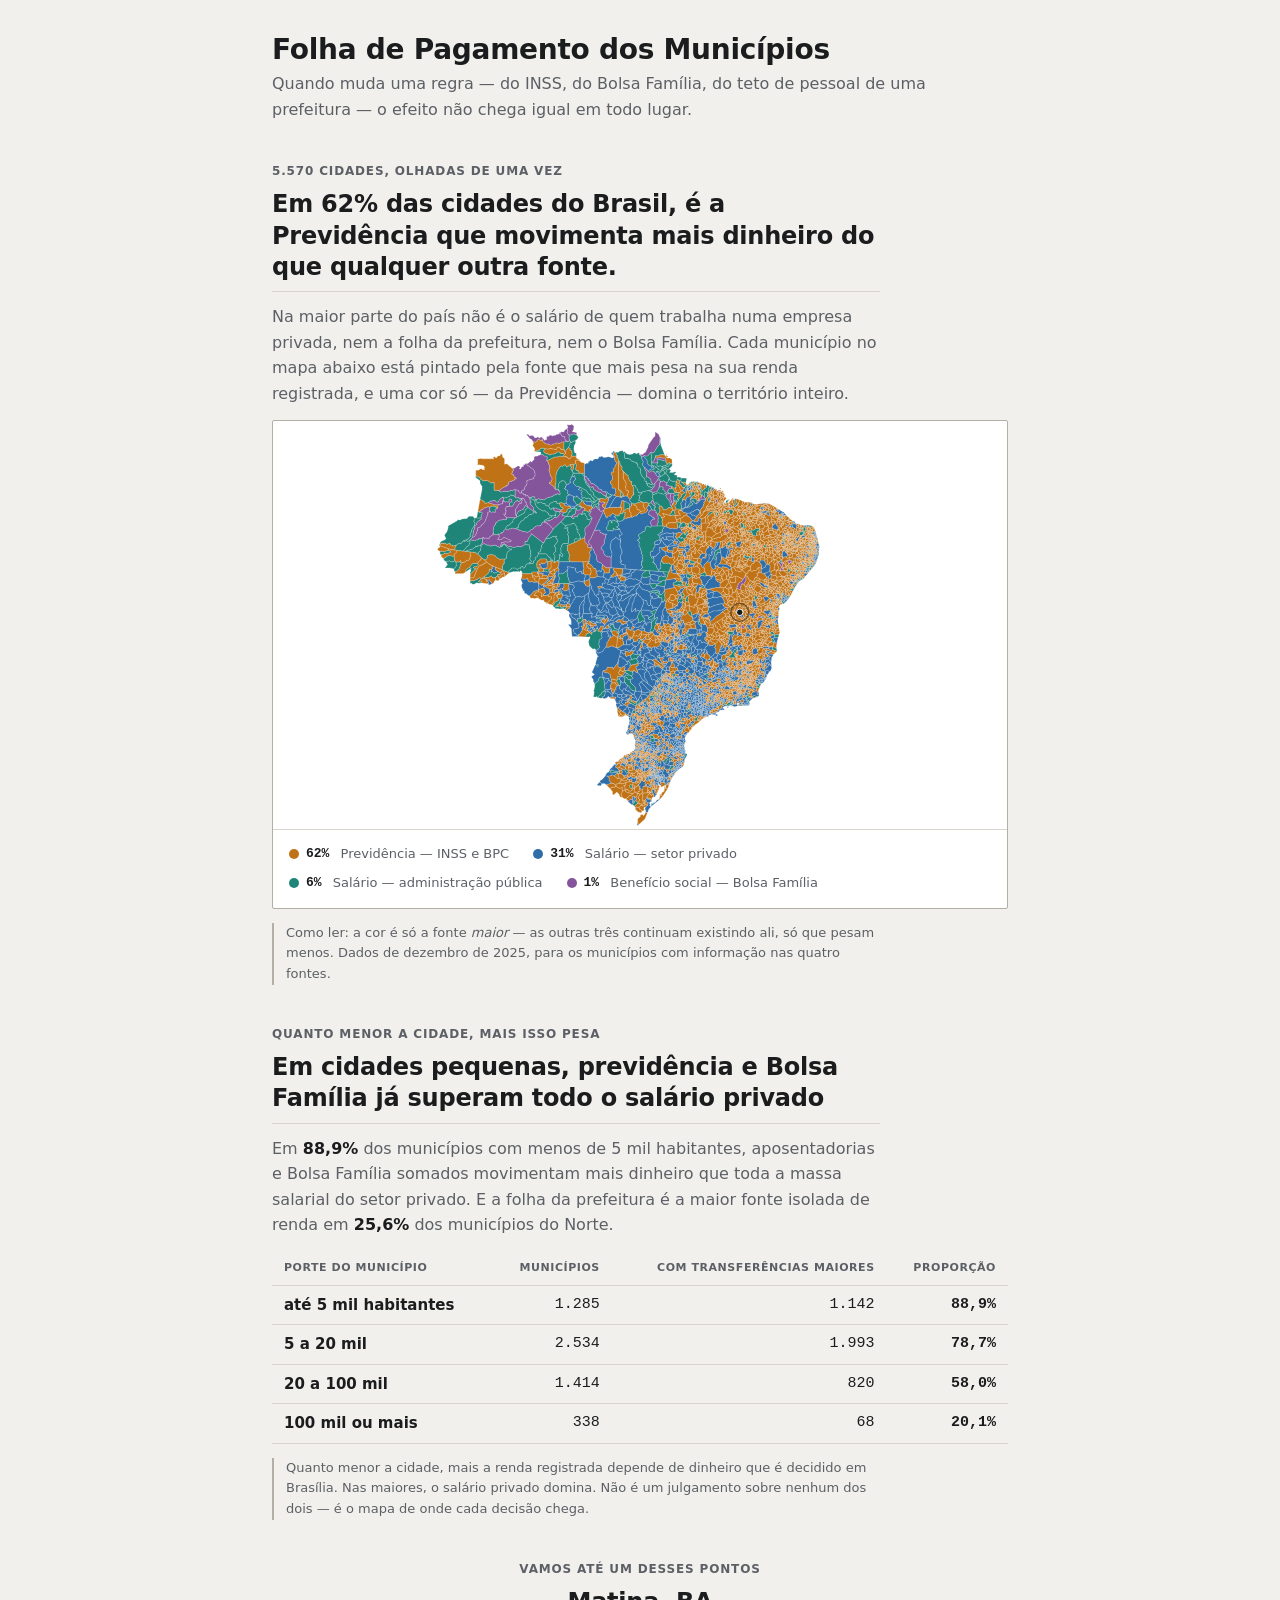
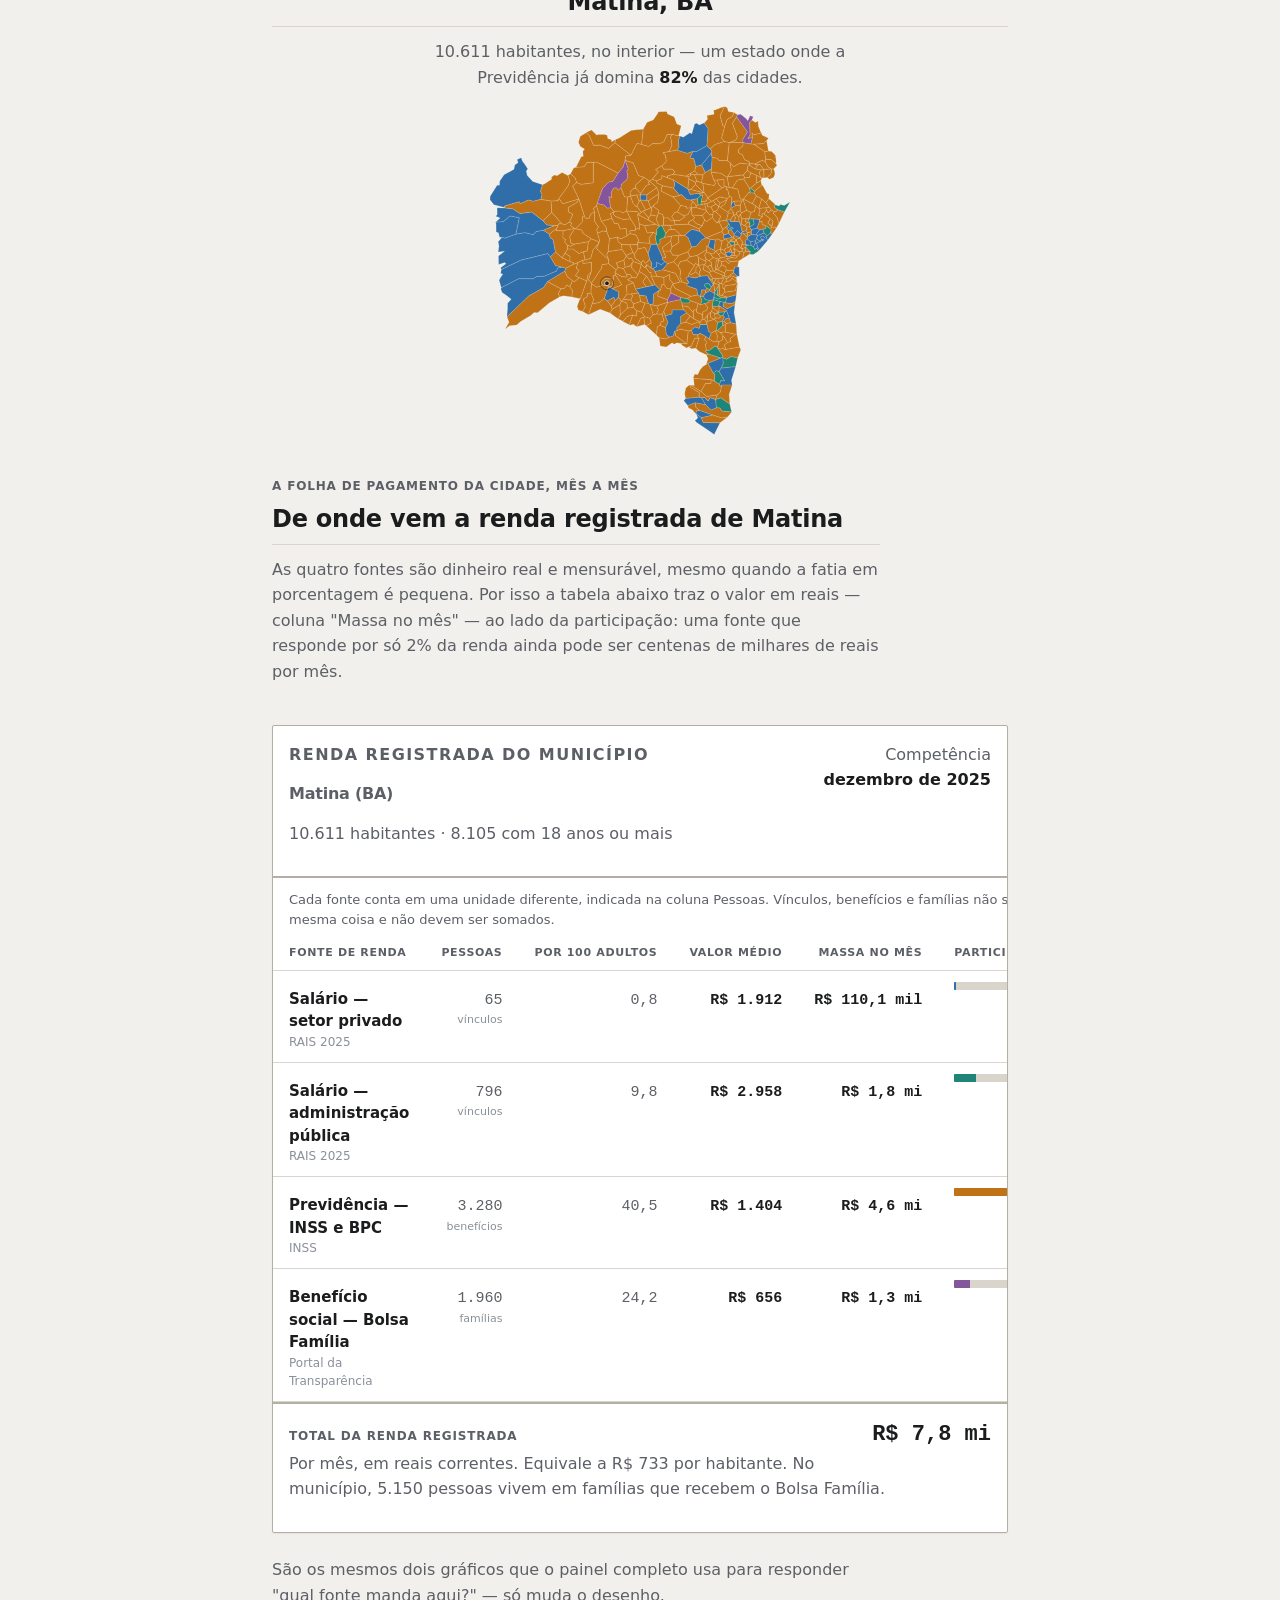
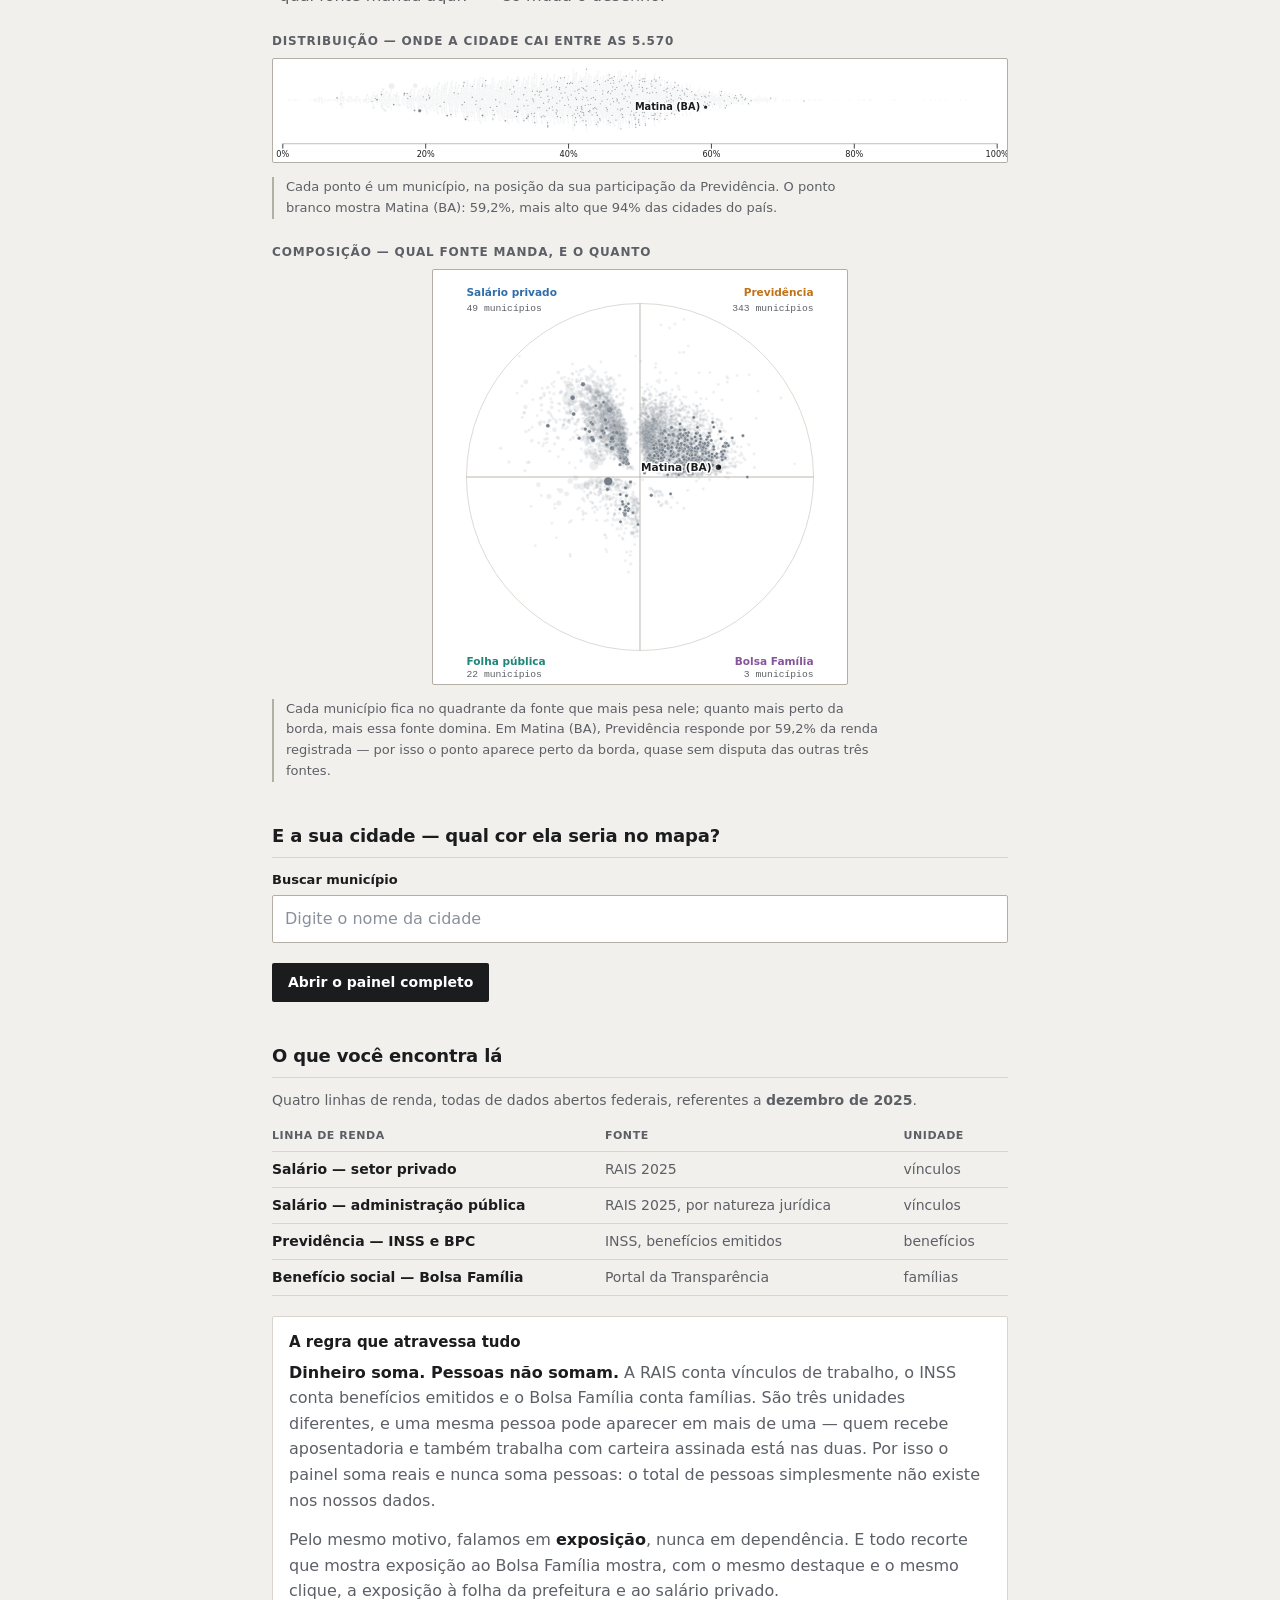
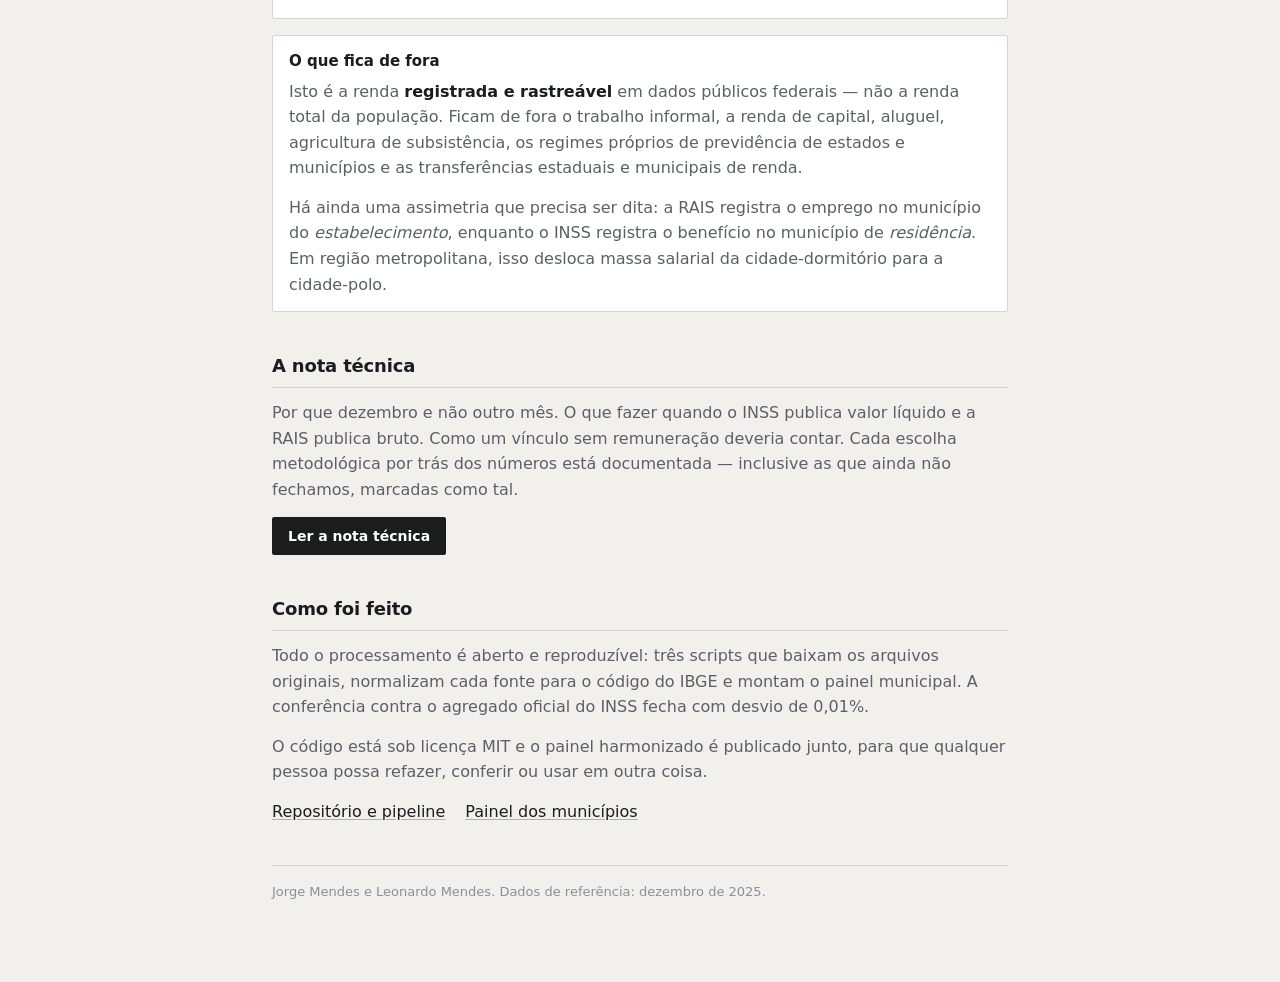
==== commit d33c6d1c: "Porta de entrada com mapa de fonte dominante e nota técnica; corrige subestimação da folha pública A" ====
--- a/site/index.html
+++ b/site/index.html
@@ -6,7 +6,7 @@
 <title>Folha de Pagamento dos Municípios</title>
 <meta name="description" content="Quando muda uma regra do INSS, do Bolsa Família ou da folha da prefeitura, o efeito não chega igual em todo lugar. A composição da renda registrada nos 5.570 municípios brasileiros, em reais e em pessoas.">
 <link rel="icon" href="data:image/svg+xml,<svg xmlns='http://www.w3.org/2000/svg' viewBox='0 0 16 16'><rect width='16' height='16' rx='2' fill='%230f172a'/><path d='M4 3.5h8v9l-1.3-1-1.35 1-1.35-1-1.35 1-1.35-1L4 12.5z' fill='%23f8fafc'/><path d='M5.8 6h4.4M5.8 8h4.4M5.8 10h2.6' stroke='%230f172a' stroke-width='.9' stroke-linecap='round'/></svg>">
-  <link rel="stylesheet" href="estilo.css?v=5828463c">
+  <link rel="stylesheet" href="estilo.css?v=238611e3">
 <script>
   document.documentElement.classList.add('js');
   // links antigos apontavam para /?m=XXXX — seguem funcionando
@@ -14,46 +14,45 @@
            if (m) location.replace('painel.html?m=' + encodeURIComponent(m)); })();
 </script>
 </head>
-<body data-versao="5828463c">
+<body data-versao="238611e3">
 <div class="envelope porta">
 
   <header class="topo">
     <h1>Folha de Pagamento dos Municípios</h1>
     <p class="linha-fina">Quando muda uma regra — do INSS, do Bolsa Família, do teto de
       pessoal de uma prefeitura — o efeito não chega igual em todo lugar.</p>
-
-    <p class="achado">Em <strong>88,9%</strong> dos municípios com menos de 5 mil habitantes, aposentadorias e Bolsa Família somados movimentam mais dinheiro que toda a massa salarial do setor privado. E a folha da prefeitura é a maior fonte isolada de renda em <strong>21,3%</strong> dos municípios do Norte.</p>
   </header>
 
-  <section class="motivo" aria-labelledby="motivo-titulo">
-    <h2 id="motivo-titulo">Por que fizemos isso</h2>
-
-    <p>A renda de uma cidade brasileira não vem de um lugar só. Vem do salário de quem tem
-      carteira assinada, da folha da prefeitura e dos órgãos públicos, da aposentadoria de quem
-      já trabalhou, e do benefício social de quem precisa. São quatro fluxos de dinheiro
-      diferentes, com regras diferentes, decididas por gente diferente.</p>
-
-    <p>Esses quatro números existem, são públicos e são atualizados todo mês. Mas vivem em
-      quatro bases que não conversam entre si: a RAIS fala de vínculos de trabalho, o INSS fala
-      de benefícios emitidos, o Portal da Transparência fala de famílias, o CadÚnico fala de
-      pessoas cadastradas. Cada uma usa um código de município diferente do IBGE. Juntar isso dá
-      trabalho — e é por isso que quase ninguém junta.</p>
-
-    <p>A consequência prática é que <strong>quem decide costuma decidir sem o mapa</strong>.
-      Uma mudança na regra do Bolsa Família, no fator previdenciário ou no limite de gasto com
-      pessoal de uma prefeitura chega a lugares muito diferentes, com intensidades muito
-      diferentes. Quem administra um município raramente sabe qual é o seu caso. Quem escreve a
-      regra raramente sabe quantos municípios estão do outro lado dela.</p>
-
-    <p>Esta página junta as quatro fontes num único lugar, para os 5.570 municípios, no mesmo
-      mês de referência. É isso — e o cuidado de não somar o que não pode ser somado.</p>
-  </section>
-
-  <section class="prova" aria-labelledby="prova-titulo">
-    <h2 id="prova-titulo">Quanto isso pesa, por tamanho de cidade</h2>
-    <p class="prova-intro">Municípios em que aposentadorias e Bolsa Família, somados,
-      movimentam mais dinheiro que toda a massa salarial do setor privado:</p>
-        <table class="tabela-porte">
+  <!-- 1. MAPA DO BRASIL — qual fonte domina a maioria das cidades -->
+  <section class="bloco" aria-labelledby="t-mapa">
+    <p class="bloco-eyebrow">5.570 cidades, olhadas de uma vez</p>
+    <h2 id="t-mapa">Em <strong>62% das cidades do Brasil</strong>, é a Previdência que movimenta mais dinheiro do que qualquer outra fonte.</h2>
+    <p>Na maior parte do país não é o salário de quem trabalha numa empresa privada, nem a
+      folha da prefeitura, nem o Bolsa Família. Cada município no mapa abaixo está pintado pela
+      fonte que mais pesa na sua renda registrada, e uma cor só — da Previdência
+      — domina o território inteiro.</p>
+
+    <div class="mapa-caixa">
+      <svg viewBox="0 0 900 500" xmlns="http://www.w3.org/2000/svg" role="img" aria-label="Mapa colorido pela fonte de renda que mais pesa em cada município"><path class="area" fill="var(--c-prev)" d="M339.82,225.30L336.91,223.46L335.49,223.96L334.15,222.12L336.86,222.69L341.61,217.84L341.33,215.50L340.09,215.79L337.13,214.50L337.51,212.66L339.39,211.21L340.04,210.49L342.03,210.49L342.33,209.54L344.22,209.97L346.10,210.47L346.13,211.18L344.71,213.23L344.46,222.48L341.80,224.80L339.82,225.30Z"/><path class="area" fill="var(--c-privado)" d="M325.73,187.24L326.10,183.99L326.89,183.78L326.89,185.22L329.35,185.22L331.64,184.23L334.80,184.23L336.71,185.34L338.18,183.24L339.77,184.87L339.74,184.89L336.81,190.74L336.78,190.74L334.85,189.27L330.35,189.27L331.49,187.24L325.73,187.24Z"/><path class="area" fill="var(--c-prev)" d="M364.27,227.74L364.07,229.42L361.24,230.84L360.25,232.35L357.74,230.57L360.27,227.81L364.27,227.74Z"/><path class="area" fill="var(--c-privado)" d="M350.20,206.94L349.41,206.51L347.25,204.25L347.89,203.47L350.78,203.47L350.78,200.78L351.65,200.78L351.62,199.24L356.74,199.31L356.74,204.25L354.23,205.85L352.32,205.61L352.54,206.92L350.20,206.94Z"/><path class="area" fill="var(--c-prev)" d="M359.82,225.35L359.85,227.81L357.34,227.84L357.36,226.88L356.29,226.86L356.29,228.27L352.54,228.29L352.44,226.64L349.68,227.55L345.93,227.12L348.76,226.07L349.11,224.56L350.78,223.89L354.58,225.18L359.82,225.35Z"/><path class="area" fill="var(--c-prev)" d="M364.72,227.00L364.27,227.74L360.27,227.81L359.85,227.81L359.82,225.35L360.92,223.60L361.39,223.74L362.11,223.34L363.67,224.03L364.72,227.00Z"/><path class="area" fill="var(--c-privado)" d="M350.78,223.89L352.72,219.27L352.64,220.06L354.01,220.73L355.82,220.18L356.94,220.78L357.11,223.07L358.80,221.47L359.97,221.54L360.82,222.07L360.92,223.60L359.82,225.35L354.58,225.18L350.78,223.89Z"/><path class="area" fill="var(--c-prev)" d="M313.80,214.23L315.56,213.71L319.98,208.80L324.73,207.25L326.32,208.27L325.90,209.63L323.07,209.56L319.88,213.88L323.31,214.02L324.31,215.69L325.10,215.69L325.40,216.53L324.66,217.15L322.42,217.07L321.33,218.08L318.10,217.17L317.50,217.74L314.94,216.10L314.77,214.33L313.80,214.23Z"/><path class="area" fill="var(--c-prev)" d="M354.23,205.85L356.74,204.25L356.74,199.31L363.20,199.28L362.36,201.61L363.18,205.06L360.69,207.87L357.66,208.51L354.23,205.85Z"/><path class="area" fill="var(--c-privado)" d="M304.38,192.45L306.32,193.97L310.12,193.82L312.01,192.78L313.03,196.48L313.80,197.08L315.54,197.38L317.87,196.39L319.26,197.69L324.41,197.46L325.95,197.34L325.35,199.45L325.92,199.78L325.75,202.56L326.62,203.75L325.75,204.47L325.63,206.73L324.73,207.25L319.98,208.80L315.56,213.71L313.80,214.23L312.38,213.71L312.55,212.85L311.71,213.38L310.86,211.73L308.60,211.56L307.86,208.04L305.94,208.20L306.41,205.87L305.30,205.51L304.60,201.19L305.94,199.21L303.98,194.73L304.38,192.45Z"/><path class="area" fill="var(--c-privado)" d="M338.52,195.87L336.24,197.91L334.15,199.76L331.14,200.26L336.78,195.39L337.98,193.52L335.39,193.23L336.78,190.74L336.81,190.74L338.13,191.76L339.22,190.67L340.46,191.19L343.20,189.96L343.35,191.55L341.71,193.04L338.52,195.87Z"/><path class="area" fill="var(--c-privado)" d="M345.88,188.66L345.14,188.07L345.36,186.62L346.50,186.91L347.30,183.83L349.88,183.80L350.68,185.56L350.30,187.24L349.58,189.06L351.25,192.33L350.18,199.24L349.21,199.24L345.51,199.24L344.56,201.52L343.69,199.50L343.07,199.76L342.95,199.71L343.35,198.17L345.96,191.36L346.87,190.93L345.88,188.66Z"/><path class="area" fill="var(--c-prev)" d="M339.77,184.87L338.18,183.24L339.77,181.49L341.03,178.75L340.69,174.31L341.33,173.03L340.39,172.02L340.44,171.17L341.88,171.26L341.58,169.99L342.60,170.27L343.32,172.72L345.96,173.46L346.70,171.97L348.24,171.36L349.78,172.68L351.15,174.16L350.11,176.24L350.48,178.06L349.58,178.23L349.38,179.08L348.39,180.90L345.78,181.82L345.11,184.66L344.61,181.65L342.38,184.09L339.77,184.87Z"/><path class="area" fill="var(--c-prev)" d="M342.33,209.54L342.03,210.49L340.04,210.49L339.39,211.21L339.10,206.39L339.57,206.85L341.33,204.85L342.62,204.68L343.69,202.99L345.38,202.94L343.77,205.49L342.75,206.06L342.33,209.54Z"/><path class="area" fill="var(--c-prev)" d="M343.35,198.17L341.16,197.38L340.59,198.10L338.52,195.87L341.71,193.04L341.93,194.73L343.59,195.25L345.88,188.66L346.87,190.93L345.96,191.36L343.35,198.17Z"/><path class="area" fill="var(--c-privado)" d="M351.80,208.47L350.38,208.47L350.20,206.94L352.54,206.92L352.32,205.61L354.23,205.85L357.66,208.51L360.69,207.87L363.18,205.06L363.18,208.94L364.50,210.94L364.07,211.44L365.09,214.76L360.94,214.78L360.20,213.61L354.60,213.64L355.05,212.80L354.48,211.61L353.83,210.20L354.45,208.49L351.80,208.47Z"/><path class="area" fill="var(--c-publico)" d="M323.81,179.90L324.36,180.57L325.90,180.09L326.30,181.25L324.66,185.22L317.80,185.20L316.83,187.24L306.96,187.24L304.97,186.57L305.52,185.30L303.66,183.24L302.17,185.27L300.75,184.18L298.74,184.75L297.97,184.23L297.17,184.89L295.18,184.63L289.49,186.01L287.30,185.04L291.01,182.79L292.52,180.28L297.34,180.12L299.38,182.20L301.92,180.14L303.78,180.68L303.68,178.89L305.99,178.25L307.24,180.54L309.40,178.67L310.49,175.27L313.97,174.99L319.21,174.45L319.19,172.02L321.80,169.99L321.23,168.81L321.57,167.04L323.61,166.90L325.43,162.75L334.45,162.75L336.54,164.17L338.60,167.68L339.25,167.14L340.49,167.84L340.79,170.39L341.58,169.99L341.88,171.26L340.44,171.17L340.39,172.02L335.67,172.68L336.04,170.98L334.97,169.07L327.46,169.07L327.37,170.22L324.63,171.87L323.96,173.13L323.34,175.70L323.81,179.90Z"/><path class="area" fill="var(--c-prev)" d="M345.38,202.94L343.69,202.99L342.62,202.85L343.37,201.80L342.90,200.21L343.07,199.76L343.69,199.50L344.56,201.52L345.51,199.24L349.21,199.24L348.79,202.33L347.89,203.47L347.25,204.25L345.38,202.94Z"/><path class="area" fill="var(--c-publico)" d="M331.64,184.23L331.94,181.49L339.77,181.49L338.18,183.24L336.71,185.34L334.80,184.23L331.64,184.23Z"/><path class="area" fill="var(--c-privado)" d="M350.38,208.47L350.01,209.85L346.83,209.85L346.10,210.47L344.22,209.97L345.83,206.54L349.41,206.51L350.20,206.94L350.38,208.47Z"/><path class="area" fill="var(--c-prev)" d="M346.13,211.18L346.10,210.47L346.83,209.85L350.01,209.85L350.43,212.68L348.64,212.68L348.69,216.84L346.13,211.18Z"/><path class="area" fill="var(--c-privado)" d="M364.72,227.00L363.67,224.03L362.11,223.34L361.39,223.74L361.99,221.04L363.40,221.88L363.38,218.15L361.07,218.17L361.19,217.03L359.03,217.07L359.03,216.19L360.94,214.78L365.09,214.76L364.07,211.44L364.50,210.94L363.18,208.94L363.18,205.06L362.36,201.61L363.20,199.28L364.02,200.54L365.12,200.09L368.77,201.21L369.66,204.25L367.33,206.61L367.48,209.39L368.89,210.56L370.06,214.59L371.35,215.76L369.34,218.94L368.00,219.73L367.78,222.38L365.32,224.87L364.72,227.00Z"/><path class="area" fill="var(--c-privado)" d="M331.32,214.07L331.84,212.06L334.80,210.18L332.96,208.51L332.81,206.13L330.07,205.32L325.63,206.73L325.75,204.47L326.62,203.75L325.75,202.56L325.92,199.78L325.35,199.45L327.69,199.76L329.43,201.26L330.52,200.66L331.19,200.97L331.84,203.75L334.80,203.09L336.29,204.85L338.50,205.20L339.10,206.39L339.39,211.21L337.51,212.66L337.13,214.50L336.06,212.95L335.07,214.07L331.32,214.07Z"/><path class="area" fill="var(--c-prev)" d="M304.38,192.45L305.50,189.91L304.97,186.57L306.96,187.24L316.83,187.24L317.75,187.24L318.39,189.63L318.24,191.48L321.15,193.47L320.71,194.37L322.12,196.36L324.41,197.46L319.26,197.69L317.87,196.39L315.54,197.38L313.80,197.08L313.03,196.48L312.01,192.78L310.12,193.82L306.32,193.97L304.38,192.45Z"/><path class="area" fill="var(--c-prev)" d="M342.90,200.21L343.37,201.80L342.62,202.85L343.69,202.99L342.62,204.68L341.33,204.85L339.57,206.85L339.10,206.39L338.50,205.20L336.29,204.85L334.80,203.09L331.84,203.75L331.19,200.97L330.52,200.66L330.50,200.40L331.52,201.76L334.20,201.97L336.54,200.97L337.83,202.14L341.63,201.49L342.90,200.21Z"/><path class="area" fill="var(--c-prev)" d="M348.69,216.84L349.98,217.31L350.03,220.08L346.03,222.40L344.56,225.18L343.42,225.85L339.82,225.30L341.80,224.80L344.46,222.48L344.71,213.23L346.13,211.18L348.69,216.84Z"/><path class="area" fill="var(--c-prev)" d="M331.67,180.94L331.94,181.49L331.64,184.23L329.35,185.22L326.89,185.22L326.89,183.78L326.10,183.99L325.73,187.24L323.74,187.24L324.66,185.22L326.30,181.25L325.90,180.09L324.36,180.57L323.81,179.90L328.96,180.31L331.67,180.94Z"/><path class="area" fill="var(--c-prev)" d="M318.39,189.63L317.75,187.24L316.83,187.24L317.80,185.20L324.66,185.22L323.74,187.24L325.73,187.24L325.87,189.65L326.60,190.27L324.13,190.22L323.76,191.17L322.10,191.62L320.88,189.58L320.16,190.29L318.39,189.63Z"/><path class="area" fill="var(--c-prev)" d="M344.22,209.97L342.33,209.54L342.75,206.06L343.77,205.49L345.83,206.54L344.22,209.97Z"/><path class="area" fill="var(--c-prev)" d="M330.30,193.21L329.73,191.76L330.35,189.27L334.85,189.27L336.78,190.74L335.39,193.23L330.30,193.21Z"/><path class="area" fill="var(--c-prev)" d="M325.95,197.34L324.41,197.46L322.12,196.36L320.71,194.37L321.15,193.47L318.24,191.48L318.39,189.63L320.16,190.29L320.88,189.58L322.10,191.62L323.76,191.17L324.13,190.22L326.60,190.27L327.37,192.07L326.52,193.23L325.95,197.34Z"/><path class="area" fill="var(--c-prev)" d="M335.67,172.68L332.96,175.13L330.35,175.13L329.63,173.83L328.11,176.26L327.12,175.37L326.72,176.74L329.03,178.63L328.96,180.31L323.81,179.90L323.34,175.70L323.96,173.13L324.63,171.87L327.37,170.22L327.46,169.07L334.97,169.07L336.04,170.98L335.67,172.68Z"/><path class="area" fill="var(--c-prev)" d="M345.83,206.54L343.77,205.49L345.38,202.94L347.25,204.25L349.41,206.51L345.83,206.54Z"/><path class="area" fill="var(--c-privado)" d="M352.72,219.27L352.67,219.25L354.60,215.40L354.60,213.64L360.20,213.61L360.94,214.78L359.03,216.19L359.03,217.07L361.19,217.03L361.07,218.17L363.38,218.15L363.40,221.88L361.99,221.04L361.39,223.74L360.92,223.60L360.82,222.07L359.97,221.54L358.80,221.47L357.11,223.07L356.94,220.78L355.82,220.18L354.01,220.73L352.64,220.06L352.72,219.27Z"/><path class="area" fill="var(--c-prev)" d="M335.67,172.68L340.39,172.02L341.33,173.03L340.69,174.31L341.03,178.75L339.77,181.49L331.94,181.49L331.67,180.94L336.04,179.83L336.01,175.13L337.31,175.13L335.67,172.68Z"/><path class="area" fill="var(--c-prev)" d="M335.39,193.23L337.98,193.52L336.78,195.39L331.14,200.26L330.50,200.40L330.52,200.66L329.43,201.26L327.69,199.76L325.35,199.45L325.95,197.34L326.52,193.23L330.30,193.21L335.39,193.23Z"/><path class="area" fill="var(--c-privado)" d="M335.67,172.68L337.31,175.13L336.01,175.13L336.04,179.83L331.67,180.94L328.96,180.31L329.03,178.63L326.72,176.74L327.12,175.37L328.11,176.26L329.63,173.83L330.35,175.13L332.96,175.13L335.67,172.68Z"/><path class="area" fill="var(--c-prev)" d="M351.62,199.24L351.65,200.78L350.78,200.78L350.78,203.47L347.89,203.47L348.79,202.33L349.21,199.24L350.18,199.24L351.62,199.24Z"/><path class="area" fill="var(--c-prev)" d="M336.54,200.97L334.20,201.97L331.52,201.76L330.50,200.40L331.14,200.26L334.15,199.76L336.24,197.91L338.25,200.21L336.54,200.97Z"/><path class="area" fill="var(--c-prev)" d="M330.30,193.21L326.52,193.23L327.37,192.07L326.60,190.27L325.87,189.65L325.73,187.24L331.49,187.24L330.35,189.27L329.73,191.76L330.30,193.21Z"/><path class="area" fill="var(--c-prev)" d="M338.52,195.87L340.59,198.10L338.90,199.71L338.25,200.21L336.24,197.91L338.52,195.87Z"/><path class="area" fill="var(--c-prev)" d="M349.98,217.31L348.69,216.84L348.64,212.68L350.43,212.68L351.77,212.66L352.79,211.61L354.48,211.61L355.05,212.80L354.60,213.64L354.60,215.40L352.67,219.25L352.14,217.55L349.98,217.31Z"/><path class="area" fill="var(--c-publico)" d="M343.42,225.85L344.56,225.18L346.03,222.40L350.03,220.08L349.98,217.31L352.14,217.55L352.67,219.25L352.72,219.27L350.78,223.89L349.11,224.56L348.76,226.07L345.93,227.12L349.68,227.55L352.44,226.64L352.54,228.29L356.29,228.27L356.29,226.86L357.36,226.88L357.34,227.84L359.85,227.81L360.27,227.81L357.74,230.57L356.69,230.60L356.59,229.83L351.15,230.67L349.76,230.00L346.38,230.33L346.15,229.25L343.42,227.00L343.42,225.85Z"/><path class="area" fill="var(--c-publico)" d="M354.48,211.61L352.79,211.61L351.77,212.66L351.80,208.47L354.45,208.49L353.83,210.20L354.48,211.61Z"/><path class="area" fill="var(--c-prev)" d="M350.01,209.85L350.38,208.47L351.80,208.47L351.77,212.66L350.43,212.68L350.01,209.85Z"/><path class="area" fill="var(--c-prev)" d="M324.66,217.15L325.40,216.53L325.10,215.69L324.31,215.69L323.31,214.02L319.88,213.88L323.07,209.56L325.90,209.63L328.46,209.63L329.53,211.06L329.28,215.38L331.32,214.07L335.07,214.07L336.06,212.95L337.13,214.50L340.09,215.79L341.33,215.50L341.61,217.84L336.86,222.69L334.15,222.12L332.76,221.88L331.76,219.37L329.28,219.94L324.66,217.15Z"/><path class="area" fill="var(--c-prev)" d="M331.32,214.07L329.28,215.38L329.53,211.06L328.46,209.63L325.90,209.63L326.32,208.27L324.73,207.25L325.63,206.73L330.07,205.32L332.81,206.13L332.96,208.51L334.80,210.18L331.84,212.06L331.32,214.07Z"/><path class="area" fill="var(--c-prev)" d="M343.35,198.17L342.95,199.71L338.90,199.71L340.59,198.10L341.16,197.38L343.35,198.17Z"/><path class="area" fill="var(--c-prev)" d="M343.20,189.96L340.46,191.19L339.22,190.67L338.13,191.76L336.81,190.74L339.74,184.89L340.02,186.15L342.90,187.90L345.36,186.62L345.14,188.07L343.20,189.96Z"/><path class="area" fill="var(--c-prev)" d="M336.54,200.97L338.25,200.21L338.90,199.71L342.95,199.71L343.07,199.76L342.90,200.21L341.63,201.49L337.83,202.14L336.54,200.97Z"/><path class="area" fill="var(--c-prev)" d="M339.74,184.89L339.77,184.87L342.38,184.09L344.61,181.65L345.11,184.66L345.78,181.82L348.39,180.90L349.38,179.08L351.05,182.74L349.88,183.80L347.30,183.83L346.50,186.91L345.36,186.62L342.90,187.90L340.02,186.15L339.74,184.89Z"/><path class="area" fill="var(--c-prev)" d="M341.71,193.04L343.35,191.55L343.20,189.96L345.14,188.07L345.88,188.66L343.59,195.25L341.93,194.73L341.71,193.04Z"/><path class="area" fill="var(--c-prev)" d="M283.55,186.88L282.81,183.50L283.43,183.31L287.30,185.04L289.49,186.01L285.02,190.03L284.12,189.70L283.55,186.88Z"/><path class="area" fill="var(--c-publico)" d="M256.06,198.50L252.53,199.09L249.80,198.48L246.77,200.07L244.73,200.14L242.84,198.60L241.77,199.40L241.77,195.82L245.87,195.84L251.19,193.80L253.75,191.90L255.07,193.37L254.55,194.73L251.84,196.74L254.52,197.79L255.94,195.79L256.44,196.13L256.06,198.50Z"/><path class="area" fill="var(--c-prev)" d="M256.06,198.50L256.44,196.13L255.94,195.79L254.52,197.79L251.84,196.74L254.55,194.73L255.07,193.37L257.06,193.14L259.57,191.90L259.24,193.47L260.39,194.42L262.28,194.28L261.43,196.60L263.12,196.22L264.89,198.64L264.14,199.62L256.06,198.50Z"/><path class="area" fill="var(--c-privado)" d="M275.52,184.35L275.08,185.22L271.25,186.76L269.51,184.75L267.67,185.34L268.09,181.72L269.14,180.45L268.29,179.05L270.45,178.06L273.36,179.38L272.37,179.88L272.86,180.68L272.02,181.87L275.52,184.35Z"/><path class="area" fill="var(--c-prev)" d="M273.06,195.13L272.62,191.95L273.73,190.74L274.93,190.74L275.42,189.65L277.41,191.71L276.54,192.62L278.26,193.42L276.32,195.91L273.06,195.13Z"/><path class="area" fill="var(--c-prev)" d="M223.26,158.21L225.94,158.54L225.27,160.73L222.34,163.46L222.09,166.19L221.89,165.58L220.55,166.10L218.54,165.30L215.83,165.53L215.63,164.50L209.37,168.79L206.91,167.21L205.76,163.74L208.55,163.41L210.93,161.91L213.89,162.40L217.62,160.92L217.44,159.36L215.01,159.11L215.93,158.94L214.51,156.26L218.29,157.62L223.26,158.21Z"/><path class="area" fill="var(--c-privado)" d="M263.12,196.22L263.45,195.39L265.33,194.75L266.60,196.89L268.22,197.65L268.44,199.90L264.54,201.16L264.14,199.62L264.89,198.64L263.12,196.22Z"/><path class="area" fill="var(--c-prev)" d="M251.57,163.77L255.82,167.47L254.30,170.81L252.01,172.51L250.80,174.61L244.83,174.92L241.70,178.39L241.65,179.69L238.97,180.57L236.68,182.91L236.31,185.15L233.42,187.14L223.11,187.24L223.46,184.77L226.66,183.21L228.48,180.47L230.24,174.94L231.48,173.72L234.47,173.20L238.24,170.34L238.94,171.12L240.31,170.39L242.54,164.90L241.50,162.19L243.02,160.54L248.53,161.18L251.57,163.77Z"/><path class="area" fill="var(--c-publico)" d="M223.46,184.77L222.04,184.14L222.34,183.07L221.22,181.27L223.36,179.88L224.75,177.52L224.35,173.53L225.45,172.54L227.73,172.91L230.54,170.93L229.84,173.41L231.48,173.72L230.24,174.94L228.48,180.47L226.66,183.21L223.46,184.77Z"/><path class="area" fill="var(--c-prev)" d="M214.51,156.26L215.93,158.94L215.01,159.11L212.85,159.03L210.31,160.54L206.98,159.62L205.04,160.28L201.49,157.44L202.33,156.59L201.79,155.22L202.85,155.58L204.97,154.54L203.75,152.33L204.49,152.59L214.51,156.26Z"/><path class="area" fill="var(--c-prev)" d="M262.08,172.87L259.82,174.59L258.75,174.59L258.35,175.60L252.88,177.89L250.77,180.78L246.12,192.40L241.77,192.40L241.77,188.21L247.56,181.72L248.73,181.51L245.23,179.93L246.94,178.41L248.76,178.58L250.97,177.37L251.66,176.45L250.80,174.61L252.01,172.51L254.30,170.81L255.82,167.47L258.60,169.85L262.08,172.87Z"/><path class="area" fill="var(--c-publico)" d="M211.80,172.35L216.85,171.36L217.74,172.39L221.00,172.46L222.71,171.50L223.56,171.64L224.35,173.53L224.75,177.52L223.36,179.88L221.22,181.27L216.67,180.12L210.78,180.12L214.04,175.96L211.80,172.35Z"/><path class="area" fill="var(--c-prev)" d="M278.26,193.42L276.54,192.62L277.41,191.71L279.00,190.46L279.92,188.40L283.55,186.88L284.12,189.70L285.02,190.03L283.00,191.34L281.26,191.12L281.21,191.88L278.26,193.42Z"/><path class="area" fill="var(--c-publico)" d="M211.80,172.35L209.22,170.32L209.37,168.79L215.63,164.50L215.83,165.53L218.54,165.30L220.55,166.10L221.89,165.58L222.09,166.19L222.71,171.50L221.00,172.46L217.74,172.39L216.85,171.36L211.80,172.35Z"/><path class="area" fill="var(--c-publico)" d="M275.42,189.65L274.93,190.74L273.73,190.74L272.62,191.95L269.34,192.33L267.67,189.87L264.51,191.90L259.57,191.90L257.06,193.14L257.43,191.67L259.69,190.51L264.79,185.86L265.51,181.37L266.95,182.24L268.09,181.72L267.67,185.34L269.51,184.75L271.25,186.76L275.08,185.22L275.52,184.35L276.14,184.09L276.57,185.25L278.75,185.53L279.28,186.36L278.11,188.09L275.30,188.30L275.42,189.65Z"/><path class="area" fill="var(--c-publico)" d="M205.76,163.74L204.40,162.47L205.04,160.28L206.98,159.62L210.31,160.54L212.85,159.03L215.01,159.11L217.44,159.36L217.62,160.92L213.89,162.40L210.93,161.91L208.55,163.41L205.76,163.74Z"/><path class="area" fill="var(--c-publico)" d="M241.77,188.21L241.77,185.20L242.89,183.92L242.05,182.46L243.26,180.26L236.31,185.15L236.68,182.91L238.97,180.57L241.65,179.69L241.70,178.39L244.83,174.92L250.80,174.61L251.66,176.45L250.97,177.37L248.76,178.58L246.94,178.41L245.23,179.93L248.73,181.51L247.56,181.72L241.77,188.21Z"/><path class="area" fill="var(--c-prev)" d="M279.28,186.36L281.07,183.85L281.14,182.29L283.43,183.31L282.81,183.50L283.55,186.88L279.92,188.40L279.00,190.46L277.41,191.71L275.42,189.65L275.30,188.30L278.11,188.09L279.28,186.36Z"/><path class="area" fill="var(--c-prev)" d="M270.45,178.06L268.29,179.05L269.14,180.45L268.09,181.72L266.95,182.24L265.51,181.37L264.79,185.86L259.69,190.51L257.43,191.67L257.06,193.14L255.07,193.37L253.75,191.90L251.19,193.80L245.87,195.84L241.77,195.82L241.77,192.40L246.12,192.40L250.77,180.78L252.88,177.89L258.35,175.60L258.75,174.59L259.82,174.59L262.08,172.87L265.36,175.72L270.45,178.06Z"/><path class="area" fill="var(--c-prev)" d="M231.48,173.72L229.84,173.41L230.54,170.93L227.73,172.91L225.45,172.54L224.35,173.53L223.56,171.64L222.71,171.50L222.09,166.19L222.34,163.46L225.27,160.73L225.94,158.54L232.68,159.32L236.18,159.74L243.02,160.54L241.50,162.19L242.54,164.90L240.31,170.39L238.94,171.12L238.24,170.34L234.47,173.20L231.48,173.72Z"/><path class="area" fill="var(--c-prev)" d="M263.12,196.22L261.43,196.60L262.28,194.28L260.39,194.42L259.24,193.47L259.57,191.90L264.51,191.90L267.67,189.87L269.34,192.33L272.62,191.95L273.06,195.13L271.82,195.94L270.23,198.88L268.44,199.90L268.22,197.65L266.60,196.89L265.33,194.75L263.45,195.39L263.12,196.22Z"/><path class="area" fill="var(--c-prev)" d="M275.52,184.35L272.02,181.87L272.86,180.68L272.37,179.88L273.36,179.38L281.14,182.29L281.07,183.85L279.28,186.36L278.75,185.53L276.57,185.25L276.14,184.09L275.52,184.35Z"/><path class="area" fill="var(--c-publico)" d="M298.09,118.47L298.54,116.55L298.71,114.45L301.12,110.61L306.96,108.09L309.25,103.65L311.51,104.87L312.83,106.13L309.17,109.05L308.70,112.37L298.09,118.47Z"/><path class="area" fill="var(--c-publico)" d="M275.08,106.97L274.68,107.83L272.32,107.95L272.67,111.78L270.93,112.20L270.03,111.29L267.74,112.25L266.18,110.75L265.63,111.27L265.53,105.73L267.57,105.15L268.07,104.10L270.13,104.49L270.95,103.75L271.40,104.54L273.63,104.89L273.78,106.92L275.08,106.97Z"/><path class="area" fill="var(--c-bf)" d="M346.92,110.89L344.41,109.82L343.74,106.31L344.54,107.39L346.75,106.36L348.59,108.00L349.36,107.55L353.14,108.98L353.31,110.17L351.85,110.43L351.03,111.17L346.92,110.89Z"/><path class="area" fill="var(--c-publico)" d="M346.92,110.89L351.03,111.17L352.27,113.60L348.59,118.00L344.71,118.35L342.60,120.62L341.38,120.67L340.07,122.00L333.50,122.89L332.86,124.46L332.49,123.40L333.40,121.16L335.54,120.97L336.49,119.68L338.18,119.96L339.62,117.70L341.66,117.63L340.49,116.04L347.05,116.06L345.56,115.71L346.78,115.40L345.96,114.31L346.92,113.60L346.92,110.89Z"/><path class="area" fill="var(--c-prev)" d="M363.70,172.65L363.60,170.93L362.38,169.02L363.40,167.70L362.88,166.57L363.45,164.26L361.69,159.53L360.67,159.15L361.14,154.47L360.37,152.73L370.24,148.72L379.73,143.62L382.39,143.53L382.66,147.92L385.42,151.44L386.69,151.60L385.87,153.37L386.17,155.11L390.86,155.11L390.99,155.27L390.07,156.49L390.19,158.47L388.10,160.94L389.15,164.66L387.38,171.54L388.70,171.64L387.33,172.68L379.13,172.75L363.70,172.65Z"/><path class="area" fill="var(--c-publico)" d="M233.13,147.14L230.59,150.38L229.70,150.67L229.07,149.61L228.25,149.82L224.65,152.22L220.65,153.44L220.10,152.33L217.72,152.15L216.92,151.09L217.10,149.82L213.19,151.32L211.01,150.01L205.81,150.22L204.49,152.59L203.75,152.33L205.64,148.11L211.68,144.94L212.03,143.88L210.34,140.69L210.48,139.33L213.42,135.39L214.88,130.54L214.66,128.95L215.55,128.18L225.82,122.26L226.39,121.13L229.87,121.30L231.53,120.15L237.87,119.47L240.11,116.85L245.25,116.71L246.79,119.22L247.59,118.33L247.69,120.95L246.07,122.75L247.66,125.34L247.14,127.85L243.86,132.93L243.44,136.02L241.72,138.72L241.95,141.89L238.99,144.89L233.13,147.14Z"/><path class="area" fill="var(--c-bf)" d="M381.64,109.54L379.56,111.15L380.03,112.62L378.16,114.00L374.39,114.07L373.24,117.32L369.57,117.51L368.84,118.12L369.27,119.61L368.10,119.92L365.41,117.77L365.29,116.92L366.63,116.60L367.13,117.25L367.45,114.94L369.66,114.82L370.76,113.02L371.40,108.53L373.64,109.49L375.73,109.02L377.87,107.18L377.87,105.85L379.21,106.36L380.55,105.89L382.46,107.76L383.23,107.53L381.64,109.54Z"/><path class="area" fill="var(--c-bf)" d="M321.40,96.32L320.56,92.94L319.04,93.05L318.49,92.24L316.51,94.18L314.96,93.17L314.52,93.94L312.98,93.57L312.48,91.23L309.77,92.33L309.75,89.81L307.31,90.70L306.64,88.60L305.22,88.37L304.40,87.08L305.32,84.89L307.93,84.54L309.12,79.59L310.39,79.31L311.44,76.68L311.11,73.02L319.71,70.52L319.46,68.96L321.08,67.12L321.30,65.14L319.88,60.15L311.88,54.11L310.57,52.85L311.06,51.82L312.26,52.29L316.16,48.86L316.70,48.95L316.11,50.42L316.80,50.56L320.13,47.06L320.16,44.03L321.20,43.31L324.88,42.98L325.48,41.91L327.54,41.70L328.41,40.65L329.55,41.35L331.09,41.11L332.56,43.03L334.77,43.00L336.41,43.98L336.09,46.78L335.17,48.09L336.01,48.81L337.38,50.33L338.30,53.71L339.17,54.11L339.52,55.65L338.42,61.01L339.47,62.57L339.92,66.21L342.55,70.94L341.13,73.18L341.38,74.65L340.31,75.56L339.00,75.26L338.82,76.45L344.07,80.25L346.03,83.79L346.73,83.84L349.53,84.42L351.07,85.99L351.82,86.66L352.19,89.76L350.78,90.63L349.46,89.02L347.12,90.37L345.76,90.14L344.86,91.30L344.24,90.72L342.90,92.59L336.21,94.32L332.36,96.79L329.20,96.16L328.43,96.88L325.75,95.27L323.89,96.25L321.40,96.32Z"/><path class="area" fill="var(--c-bf)" d="M406.84,106.97L405.60,109.70L401.65,111.03L400.13,109.12L399.06,103.40L400.33,101.92L398.99,102.37L399.36,101.11L398.67,100.66L399.56,99.82L399.44,98.07L402.44,99.64L405.28,98.98L405.75,100.27L407.51,99.68L406.30,101.97L404.38,102.16L404.01,105.12L406.84,106.97Z"/><path class="area" fill="var(--c-publico)" d="M254.75,118.28L255.79,120.03L250.55,123.75L249.48,125.95L249.80,126.96L247.46,129.49L246.82,133.05L245.75,134.48L245.50,139.09L243.86,141.09L245.00,142.45L242.35,145.38L241.38,146.11L238.87,147.68L237.30,146.72L234.96,147.68L233.13,147.14L238.99,144.89L241.95,141.89L241.72,138.72L243.44,136.02L243.86,132.93L247.14,127.85L247.66,125.34L246.07,122.75L247.69,120.95L247.59,118.33L248.66,118.93L249.78,118.19L251.71,119.40L254.75,118.28Z"/><path class="area" fill="var(--c-bf)" d="M351.03,111.17L351.85,110.43L352.79,111.31L355.00,111.36L356.22,112.81L354.80,114.66L354.80,116.64L356.42,115.94L359.05,117.13L353.24,123.50L343.57,132.46L337.03,125.74L336.04,126.56L336.11,124.97L332.86,124.46L333.50,122.89L340.07,122.00L341.38,120.67L342.60,120.62L344.71,118.35L348.59,118.00L352.27,113.60L351.03,111.17Z"/><path class="area" fill="var(--c-publico)" d="M391.78,106.64L391.83,105.54L393.92,102.41L395.29,102.88L398.67,100.66L399.36,101.11L398.99,102.37L400.33,101.92L399.06,103.40L400.13,109.12L398.74,108.28L398.39,106.85L397.13,106.64L397.20,104.59L395.06,104.59L394.59,106.29L393.20,107.09L391.78,106.64Z"/><path class="area" fill="var(--c-prev)" d="M281.14,182.29L273.36,179.38L270.45,178.06L265.36,175.72L262.08,172.87L258.60,169.85L260.86,169.99L261.78,169.16L262.87,167.25L262.65,165.09L263.67,164.33L267.55,163.58L272.04,164.61L274.23,167.25L278.83,169.92L280.10,169.16L284.35,169.14L283.33,171.50L283.90,174.38L282.66,174.92L283.00,175.32L281.51,177.12L281.14,182.29Z"/><path class="area" fill="var(--c-publico)" d="M360.05,128.29L357.78,128.29L353.24,123.50L359.05,117.13L365.29,116.92L365.41,117.77L368.10,119.92L369.27,119.61L368.84,118.12L369.57,117.51L373.24,117.32L374.39,114.07L378.16,114.00L378.88,114.03L378.29,114.56L380.00,114.52L380.75,113.65L382.86,113.44L382.89,115.12L385.17,118.07L384.97,120.55L387.88,120.99L389.97,119.26L391.19,119.40L387.73,127.10L382.91,131.03L382.39,133.24L383.04,139.85L381.62,142.38L382.39,143.53L379.73,143.62L370.24,148.72L369.24,146.41L370.88,144.11L373.12,144.68L376.97,144.28L375.78,139.05L373.42,136.26L374.14,133.17L372.27,132.93L372.65,130.33L369.37,125.37L366.06,125.93L365.27,127.45L360.30,127.45L360.05,128.29Z"/><path class="area" fill="var(--c-publico)" d="M353.14,108.98L349.36,107.55L348.59,108.00L346.75,106.36L344.54,107.39L343.74,106.31L341.58,107.48L341.56,108.28L339.97,108.25L337.83,104.26L339.69,100.78L345.71,98.31L347.67,98.68L348.19,101.11L350.98,100.43L352.94,105.33L355.32,106.01L355.87,107.60L355.70,108.39L354.95,107.88L354.23,108.91L353.14,108.98Z"/><path class="area" fill="var(--c-publico)" d="M313.97,174.99L314.82,172.89L315.86,173.10L316.93,172.18L314.49,169.00L316.18,165.01L315.59,161.79L316.06,158.54L314.91,157.72L314.07,151.89L308.48,151.86L309.15,151.39L308.88,148.55L309.75,147.17L309.97,147.94L311.73,147.68L313.45,143.50L316.26,140.10L316.55,137.92L330.87,149.11L331.29,150.50L329.11,152.66L329.90,155.72L328.83,155.84L327.96,159.88L325.28,161.51L325.43,162.75L323.61,166.90L321.57,167.04L321.23,168.81L321.80,169.99L319.19,172.02L319.21,174.45L313.97,174.99Z"/><path class="area" fill="var(--c-publico)" d="M297.59,118.49L294.49,120.85L293.94,124.17L292.37,124.83L289.76,127.83L287.80,127.97L285.79,130.26L285.54,131.97L282.68,134.71L282.88,135.53L281.46,137.13L281.07,136.52L280.39,136.84L280.67,137.76L279.05,137.66L278.01,138.84L276.69,138.30L277.04,139.47L269.43,139.56L269.56,138.02L270.53,138.04L269.73,134.78L270.68,129.58L271.99,127.50L272.52,127.66L273.46,123.94L274.60,124.32L276.64,122.05L279.65,120.99L280.77,121.60L281.84,120.38L284.59,121.09L286.23,120.74L285.86,118.49L297.59,118.49Z"/><path class="area" fill="var(--c-publico)" d="M366.48,107.27L368.37,107.53L370.16,106.55L370.16,107.09L372.65,107.20L372.32,108.25L371.40,108.53L370.76,113.02L369.66,114.82L367.45,114.94L367.13,117.25L366.63,116.60L365.29,116.92L359.05,117.13L361.49,115.26L361.89,112.93L363.63,111.50L363.28,110.52L363.82,110.05L365.02,110.68L365.56,108.95L365.09,108.28L366.48,107.27Z"/><path class="area" fill="var(--c-publico)" d="M376.37,104.80L377.87,105.85L377.87,107.18L375.73,109.02L373.64,109.49L371.40,108.53L372.32,108.25L372.65,107.20L370.16,107.09L370.16,106.55L368.37,107.53L366.48,107.27L366.53,107.23L369.86,106.03L369.81,104.63L372.30,103.70L376.37,104.80Z"/><path class="area" fill="var(--c-publico)" d="M340.49,116.04L341.66,117.63L339.62,117.70L338.18,119.96L336.49,119.68L335.54,120.97L333.40,121.16L332.49,123.40L330.20,124.74L328.41,128.41L322.99,128.76L320.58,130.14L319.56,132.02L315.61,133.70L315.21,134.99L312.26,136.59L307.19,135.30L306.07,135.84L304.68,134.69L302.61,134.66L301.67,133.26L300.70,133.49L300.23,132.30L298.86,132.86L298.19,132.18L298.76,130.82L300.70,130.68L300.75,127.47L302.12,126.28L303.61,123.10L307.48,121.16L309.20,118.35L311.16,118.16L314.62,114.47L316.68,114.66L318.92,113.35L320.03,111.41L321.05,111.43L321.60,112.72L323.46,112.55L322.32,112.46L321.87,110.85L319.02,109.09L319.86,106.92L315.56,102.13L314.89,99.85L316.85,99.31L315.81,98.66L314.57,95.04L316.51,94.18L316.48,95.32L319.66,96.53L321.45,99.36L321.28,100.69L322.62,104.03L325.05,107.02L331.04,110.38L332.81,109.87L337.88,113.25L337.98,114.98L340.49,116.04Z"/><path class="area" fill="var(--c-publico)" d="M340.49,116.04L337.98,114.98L337.88,113.25L332.81,109.87L331.04,110.38L325.05,107.02L322.62,104.03L321.28,100.69L321.45,99.36L319.66,96.53L316.48,95.32L316.51,94.18L318.49,92.24L319.04,93.05L320.56,92.94L321.40,96.32L321.08,97.77L323.44,97.68L324.18,100.87L327.32,99.43L329.20,99.38L330.60,101.04L333.70,101.22L333.65,102.98L337.83,104.26L339.97,108.25L341.56,108.28L341.58,107.48L343.74,106.31L344.41,109.82L346.92,110.89L346.92,113.60L345.96,114.31L346.78,115.40L345.56,115.71L347.05,116.06L340.49,116.04Z"/><path class="area" fill="var(--c-publico)" d="M254.90,153.13L250.75,153.06L250.42,154.47L249.80,154.47L248.73,153.11L248.51,154.12L244.93,156.82L236.18,159.74L232.68,159.32L235.93,156.49L237.35,154.24L239.76,152.83L241.53,148.74L241.38,146.11L242.35,145.38L244.78,146.70L246.72,146.02L248.09,146.56L249.40,145.73L251.47,145.73L251.96,144.23L254.77,144.44L255.32,143.62L257.16,143.29L256.73,149.70L254.77,151.56L254.90,153.13Z"/><path class="area" fill="var(--c-publico)" d="M243.02,160.54L236.18,159.74L244.93,156.82L248.51,154.12L248.73,153.11L249.80,154.47L250.42,154.47L250.75,153.06L254.90,153.13L255.27,153.44L254.50,158.92L251.66,161.44L251.57,163.77L248.53,161.18L243.02,160.54Z"/><path class="area" fill="var(--c-publico)" d="M289.86,104.66L289.91,100.41L291.45,99.29L293.42,99.43L292.52,98.75L293.02,97.75L292.05,95.83L289.34,95.67L289.71,98.70L288.27,99.61L286.43,98.94L285.34,99.73L284.07,98.28L283.48,98.47L282.63,98.17L282.11,96.70L283.00,95.72L281.34,93.08L284.10,94.29L286.76,93.64L290.31,92.31L291.50,90.23L293.14,91.68L294.88,90.84L294.96,91.77L296.97,92.75L298.21,94.67L298.79,93.96L301.59,93.85L301.92,95.60L302.91,95.67L302.81,94.85L303.48,94.97L303.31,95.81L305.59,94.81L305.89,95.60L304.35,95.60L305.25,95.93L304.87,96.67L304.20,96.39L301.89,98.87L301.02,98.94L299.58,96.74L299.41,98.10L297.64,98.28L296.35,99.68L293.81,104.47L289.86,104.66Z"/><path class="area" fill="var(--c-prev)" d="M214.51,156.26L204.49,152.59L205.81,150.22L211.01,150.01L213.19,151.32L217.10,149.82L216.92,151.09L217.72,152.15L220.10,152.33L220.65,153.44L224.65,152.22L224.38,154.17L223.23,154.82L223.26,158.21L218.29,157.62L214.51,156.26Z"/><path class="area" fill="var(--c-publico)" d="M325.43,162.75L325.28,161.51L327.96,159.88L328.83,155.84L329.90,155.72L329.11,152.66L331.29,150.50L330.87,149.11L332.26,149.11L334.47,144.11L338.77,143.93L340.21,142.87L341.36,142.96L343.00,141.23L346.55,142.05L347.12,140.69L347.87,141.65L346.68,142.40L347.40,144.09L348.39,143.97L347.82,144.65L348.86,145.99L348.69,148.25L344.49,153.65L346.63,154.85L346.92,156.12L346.25,157.53L346.97,158.85L346.58,160.14L344.41,161.93L344.09,163.08L345.83,165.39L344.81,171.36L345.96,173.46L343.32,172.72L342.60,170.27L341.58,169.99L340.79,170.39L340.49,167.84L339.25,167.14L338.60,167.68L336.54,164.17L334.45,162.75L325.43,162.75Z"/><path class="area" fill="var(--c-publico)" d="M225.94,158.54L223.26,158.21L223.23,154.82L224.38,154.17L224.65,152.22L228.25,149.82L229.07,149.61L229.70,150.67L230.59,150.38L233.13,147.14L234.96,147.68L237.30,146.72L238.87,147.68L241.38,146.11L241.53,148.74L239.76,152.83L237.35,154.24L235.93,156.49L232.68,159.32L225.94,158.54Z"/><path class="area" fill="var(--c-privado)" d="M364.47,106.64L364.99,106.20L364.22,104.56L359.03,104.17L356.96,103.05L356.94,101.62L357.78,100.73L359.67,100.85L363.10,104.05L366.28,104.12L368.87,105.57L369.81,104.63L369.86,106.03L366.53,107.23L364.47,106.64Z"/><path class="area" fill="var(--c-prev)" d="M388.43,109.96L387.51,111.69L386.51,111.99L385.17,110.45L381.87,110.38L381.64,109.54L383.23,107.53L382.46,107.76L380.55,105.89L379.21,106.36L377.87,105.85L376.37,104.80L378.34,104.84L374.68,102.65L377.94,99.36L378.81,97.21L380.05,98.03L380.80,100.27L381.79,100.31L382.21,101.88L383.71,102.79L385.25,103.42L387.78,102.98L388.13,104.70L390.49,103.40L390.32,105.22L391.83,105.54L391.78,106.64L390.49,107.39L390.44,108.93L388.18,108.95L388.43,109.96Z"/><path class="area" fill="var(--c-bf)" d="M255.27,153.44L254.90,153.13L254.77,151.56L256.73,149.70L257.16,143.29L257.93,142.35L258.55,144.14L261.21,143.27L262.58,143.97L265.16,143.81L264.94,142.64L269.43,139.56L277.04,139.47L277.61,141.84L275.52,145.19L278.95,145.48L281.96,143.97L282.56,142.94L283.95,142.94L292.35,146.67L291.63,147.73L288.15,148.60L284.79,147.92L281.98,149.04L280.52,148.74L279.18,153.04L279.05,153.95L277.88,155.81L276.37,154.14L274.58,153.88L274.11,152.85L272.59,152.38L267.27,152.92L266.70,153.95L265.23,152.24L262.30,152.24L258.82,150.31L255.32,152.26L255.27,153.44Z"/><path class="area" fill="var(--c-publico)" d="M393.95,98.31L393.37,98.40L393.60,100.08L391.29,101.29L390.42,99.17L388.97,98.33L386.59,99.43L383.28,98.05L380.05,98.03L378.81,97.21L377.34,96.77L379.68,94.32L382.09,93.75L383.95,95.13L386.91,94.50L389.50,95.74L389.25,96.60L391.68,98.52L393.95,98.31Z"/><path class="area" fill="var(--c-publico)" d="M281.34,93.08L280.99,94.08L278.36,95.72L276.00,99.50L273.46,99.26L272.39,97.63L269.41,97.35L268.81,98.38L266.58,98.31L264.69,99.80L260.34,101.04L258.70,98.28L257.46,98.38L255.96,96.88L253.80,96.28L256.36,83.49L256.34,80.41L253.83,76.31L253.83,73.23L248.51,69.33L248.63,66.28L250.57,68.82L252.09,68.28L253.93,69.73L254.27,71.11L257.90,73.34L262.10,72.90L264.76,73.93L267.07,76.14L271.12,75.12L271.17,84.84L277.29,85.17L277.76,86.38L280.34,87.01L283.72,86.01L288.57,86.52L292.37,84.66L293.22,85.87L295.23,84.33L296.97,84.00L296.97,92.75L294.96,91.77L294.88,90.84L293.14,91.68L291.50,90.23L290.31,92.31L286.76,93.64L284.10,94.29L281.34,93.08Z"/><path class="area" fill="var(--c-bf)" d="M285.86,118.49L286.06,117.72L284.32,116.48L282.68,113.84L285.29,114.40L285.17,111.45L286.11,110.01L284.69,109.30L284.62,107.95L286.16,104.96L289.86,104.66L293.81,104.47L296.35,99.68L297.64,98.28L299.41,98.10L299.58,96.74L301.02,98.94L301.89,98.87L304.20,96.39L304.87,96.67L305.89,97.77L304.33,99.24L304.80,100.83L301.92,101.43L297.24,108.81L297.22,113.79L298.54,116.55L298.09,118.47L297.59,118.49L285.86,118.49Z"/><path class="area" fill="var(--c-bf)" d="M289.86,104.66L286.16,104.96L284.62,107.95L284.69,109.30L286.11,110.01L285.17,111.45L285.29,114.40L282.68,113.84L284.32,116.48L286.06,117.72L285.86,118.49L286.23,120.74L284.59,121.09L281.84,120.38L280.77,121.60L279.65,120.99L276.64,122.05L274.60,124.32L273.46,123.94L272.52,127.66L271.99,127.50L270.68,129.58L269.73,134.78L270.53,138.04L269.56,138.02L269.43,139.56L264.94,142.64L265.16,143.81L262.58,143.97L261.21,143.27L258.55,144.14L257.93,142.35L257.16,143.29L255.32,143.62L254.77,144.44L251.96,144.23L251.47,145.73L249.40,145.73L248.09,146.56L246.72,146.02L244.78,146.70L242.35,145.38L245.00,142.45L247.19,141.53L249.20,138.25L250.97,132.86L250.02,131.38L254.77,129.58L256.16,126.51L257.03,126.51L259.67,123.61L263.35,114.40L263.22,111.88L265.63,111.27L266.18,110.75L267.74,112.25L270.03,111.29L270.93,112.20L272.67,111.78L272.32,107.95L274.68,107.83L275.08,106.97L276.02,102.65L277.11,101.71L277.78,102.30L279.52,101.41L281.56,101.57L281.56,97.49L282.48,99.19L283.48,98.47L284.07,98.28L285.34,99.73L286.43,98.94L288.27,99.61L289.71,98.70L289.34,95.67L292.05,95.83L293.02,97.75L292.52,98.75L293.42,99.43L291.45,99.29L289.91,100.41L289.86,104.66Z"/><path class="area" fill="var(--c-publico)" d="M308.48,151.86L314.07,151.89L314.91,157.72L316.06,158.54L315.59,161.79L316.18,165.01L314.49,169.00L316.93,172.18L315.86,173.10L314.82,172.89L313.97,174.99L310.49,175.27L309.40,178.67L307.24,180.54L305.99,178.25L303.68,178.89L303.78,180.68L301.92,180.14L299.38,182.20L297.34,180.12L292.52,180.28L291.01,182.79L287.30,185.04L283.43,183.31L281.14,182.29L281.51,177.12L283.00,175.32L282.66,174.92L283.90,174.38L283.33,171.50L284.35,169.14L285.94,168.53L287.05,160.94L290.36,158.26L292.20,157.86L292.50,156.87L291.03,157.18L288.92,156.35L285.91,153.98L284.20,151.09L281.89,151.91L280.87,154.31L279.05,153.95L279.18,153.04L283.60,150.36L289.09,154.03L290.11,153.46L295.53,155.15L300.23,153.63L304.18,154.31L308.48,151.86Z"/><path class="area" fill="var(--c-prev)" d="M364.47,106.64L361.07,108.35L360.25,111.55L356.22,112.81L355.00,111.36L352.79,111.31L351.85,110.43L353.31,110.17L353.14,108.98L354.23,108.91L354.95,107.88L355.70,108.39L355.87,107.60L355.32,106.01L352.94,105.33L350.98,100.43L353.76,99.87L356.94,101.62L356.96,103.05L359.03,104.17L364.22,104.56L364.99,106.20L364.47,106.64Z"/><path class="area" fill="var(--c-publico)" d="M359.05,117.13L356.42,115.94L354.80,116.64L354.80,114.66L356.22,112.81L360.25,111.55L361.07,108.35L364.47,106.64L366.53,107.23L366.48,107.27L365.09,108.28L365.56,108.95L365.02,110.68L363.82,110.05L363.28,110.52L363.63,111.50L361.89,112.93L361.49,115.26L359.05,117.13Z"/><path class="area" fill="var(--c-privado)" d="M374.68,102.65L378.34,104.84L376.37,104.80L372.30,103.70L369.81,104.63L368.87,105.57L366.28,104.12L363.10,104.05L359.67,100.85L359.13,97.47L360.39,95.16L359.87,93.29L361.56,91.00L364.45,90.46L368.70,92.45L368.32,97.58L369.42,97.93L372.22,102.25L374.68,102.65Z"/><path class="area" fill="var(--c-publico)" d="M353.24,123.50L357.78,128.29L360.05,128.29L357.51,131.43L358.90,131.78L361.84,130.17L360.94,134.97L362.11,135.77L362.28,136.87L361.14,139.66L362.28,140.53L362.53,142.50L362.21,150.20L355.87,150.20L354.63,151.58L354.90,152.19L353.86,152.73L354.28,154.07L352.72,155.60L353.36,159.15L352.76,161.98L355.05,163.13L355.77,165.67L353.49,166.15L351.67,163.08L350.88,164.45L351.37,166.64L350.83,171.14L348.24,171.36L346.70,171.97L345.96,173.46L344.81,171.36L345.83,165.39L344.09,163.08L344.41,161.93L346.58,160.14L346.97,158.85L346.25,157.53L346.92,156.12L346.63,154.85L344.49,153.65L348.69,148.25L348.86,145.99L347.82,144.65L348.39,143.97L347.40,144.09L346.68,142.40L347.87,141.65L347.12,140.69L346.55,142.05L343.00,141.23L341.36,142.96L340.21,142.87L338.77,143.93L334.47,144.11L340.84,136.75L343.57,132.46L353.24,123.50Z"/><path class="area" fill="var(--c-bf)" d="M305.89,95.60L305.59,94.81L303.31,95.81L303.48,94.97L302.81,94.85L302.91,95.67L301.92,95.60L301.59,93.85L298.79,93.96L298.21,94.67L296.97,92.75L296.97,84.00L301.02,85.22L301.30,86.66L302.66,87.39L303.01,88.60L303.93,87.85L305.22,88.37L306.64,88.60L307.31,90.70L309.75,89.81L309.77,92.33L312.48,91.23L312.98,93.57L314.52,93.94L314.96,93.17L316.51,94.18L314.57,95.04L315.81,98.66L316.85,99.31L314.89,99.85L315.56,102.13L319.86,106.92L319.02,109.09L321.87,110.85L322.32,112.46L323.46,112.55L321.60,112.72L321.05,111.43L320.03,111.41L312.83,106.13L311.51,104.87L312.30,104.40L310.24,101.48L310.54,99.80L308.90,99.43L309.17,98.14L307.28,95.04L306.32,94.48L305.89,95.60Z"/><path class="area" fill="var(--c-bf)" d="M405.60,109.70L405.10,110.87L394.29,134.15L389.42,144.68L386.89,147.35L387.43,149.89L390.44,153.18L390.86,155.11L386.17,155.11L385.87,153.37L386.69,151.60L385.42,151.44L382.66,147.92L382.39,143.53L381.62,142.38L383.04,139.85L382.39,133.24L382.91,131.03L387.73,127.10L391.19,119.40L390.76,117.84L389.60,117.67L387.06,114.05L388.48,113.58L389.20,112.72L389.05,111.36L390.22,110.96L388.43,109.96L388.18,108.95L390.44,108.93L390.49,107.39L391.78,106.64L393.20,107.09L394.59,106.29L395.06,104.59L397.20,104.59L397.13,106.64L398.39,106.85L398.74,108.28L400.13,109.12L401.65,111.03L405.60,109.70Z"/><path class="area" fill="var(--c-publico)" d="M409.53,93.12L411.57,93.12L415.34,91.33L414.08,93.19L411.86,94.34L410.37,93.92L407.32,96.02L403.34,95.02L399.71,95.58L396.78,94.34L393.32,91.44L392.38,87.34L389.40,85.01L388.20,81.37L386.61,81.04L386.04,78.96L385.35,79.03L383.86,76.82L382.49,72.86L381.47,72.27L381.84,67.19L380.20,66.54L378.36,63.95L377.52,63.95L381.92,63.95L381.92,67.24L382.21,71.25L383.95,72.34L383.81,74.51L387.43,77.78L387.51,79.34L388.83,80.83L389.55,80.62L390.66,81.81L392.40,80.29L393.10,83.79L400.36,87.88L402.15,87.57L404.23,90.02L406.25,91.21L407.59,91.14L407.42,93.10L409.53,93.12Z"/><path class="area" fill="var(--c-publico)" d="M378.16,114.00L380.03,112.62L379.56,111.15L381.64,109.54L381.87,110.38L385.17,110.45L386.51,111.99L387.51,111.69L388.43,109.96L390.22,110.96L389.05,111.36L389.20,112.72L388.48,113.58L387.06,114.05L389.60,117.67L390.76,117.84L391.19,119.40L389.97,119.26L387.88,120.99L384.97,120.55L385.17,118.07L382.89,115.12L382.86,113.44L380.75,113.65L380.00,114.52L378.29,114.56L378.88,114.03L378.16,114.00Z"/><path class="area" fill="var(--c-publico)" d="M359.67,100.85L357.78,100.73L356.94,101.62L353.76,99.87L350.98,100.43L348.19,101.11L347.67,98.68L345.71,98.31L339.69,100.78L337.83,104.26L333.65,102.98L333.70,101.22L330.60,101.04L329.20,99.38L327.32,99.43L324.18,100.87L323.44,97.68L321.08,97.77L321.40,96.32L323.89,96.25L325.75,95.27L328.43,96.88L329.20,96.16L332.36,96.79L336.21,94.32L342.90,92.59L344.24,90.72L344.86,91.30L345.76,90.14L347.12,90.37L349.46,89.02L350.78,90.63L352.19,89.76L351.82,86.66L351.07,85.99L349.26,82.58L350.28,79.80L349.86,77.99L351.27,74.93L353.96,73.81L354.08,73.09L355.82,73.16L357.56,73.65L359.60,77.24L359.65,79.85L358.83,80.15L358.51,82.16L357.19,82.72L358.58,83.35L358.75,84.56L359.75,84.38L361.76,85.89L361.24,88.46L361.86,89.97L364.45,90.46L361.56,91.00L359.87,93.29L360.39,95.16L359.13,97.47L359.67,100.85Z"/><path class="area" fill="var(--c-publico)" d="M360.05,128.29L360.30,127.45L365.27,127.45L366.06,125.93L369.37,125.37L372.65,130.33L372.27,132.93L374.14,133.17L373.42,136.26L375.78,139.05L376.97,144.28L373.12,144.68L370.88,144.11L369.24,146.41L370.24,148.72L360.37,152.73L361.14,154.47L360.67,159.15L361.69,159.53L363.45,164.26L362.88,166.57L363.40,167.70L362.38,169.02L363.60,170.93L363.70,172.65L349.78,172.68L348.24,171.36L350.83,171.14L351.37,166.64L350.88,164.45L351.67,163.08L353.49,166.15L355.77,165.67L355.05,163.13L352.76,161.98L353.36,159.15L352.72,155.60L354.28,154.07L353.86,152.73L354.90,152.19L354.63,151.58L355.87,150.20L362.21,150.20L362.53,142.50L362.28,140.53L361.14,139.66L362.28,136.87L362.11,135.77L360.94,134.97L361.84,130.17L358.90,131.78L357.51,131.43L360.05,128.29Z"/><path class="area" fill="var(--c-prev)" d="M399.44,98.07L401.10,96.86L400.61,96.46L399.71,95.58L403.34,95.02L407.32,96.02L410.37,93.92L411.86,94.34L410.97,96.18L411.71,96.46L407.34,105.89L406.84,106.97L404.01,105.12L404.38,102.16L406.30,101.97L407.51,99.68L405.75,100.27L405.28,98.98L402.44,99.64L399.44,98.07Z"/><path class="area" fill="var(--c-publico)" d="M284.35,169.14L280.10,169.16L278.83,169.92L274.23,167.25L272.04,164.61L267.55,163.58L263.67,164.33L262.65,165.09L262.87,167.25L261.78,169.16L260.86,169.99L258.60,169.85L255.82,167.47L251.57,163.77L251.66,161.44L254.50,158.92L255.27,153.44L255.32,152.26L258.82,150.31L262.30,152.24L265.23,152.24L266.70,153.95L267.27,152.92L272.59,152.38L274.11,152.85L274.58,153.88L276.37,154.14L277.88,155.81L279.05,153.95L280.87,154.31L281.89,151.91L284.20,151.09L285.91,153.98L288.92,156.35L291.03,157.18L292.50,156.87L292.20,157.86L290.36,158.26L287.05,160.94L285.94,168.53L284.35,169.14Z"/><path class="area" fill="var(--c-privado)" d="M364.45,90.46L361.86,89.97L361.24,88.46L361.76,85.89L359.75,84.38L358.75,84.56L358.58,83.35L357.19,82.72L358.51,82.16L358.83,80.15L359.65,79.85L359.60,77.24L362.31,77.50L362.76,76.42L365.09,75.33L363.92,73.30L365.99,68.56L368.99,67.84L369.71,66.70L370.34,67.65L369.74,68.89L370.98,69.85L370.73,72.02L368.25,74.23L368.57,76.56L372.27,80.32L372.67,79.85L376.13,80.83L376.20,81.88L374.46,84.24L377.02,84.84L378.39,84.40L378.86,85.22L379.13,86.31L377.67,89.02L379.18,91.09L378.54,93.52L379.68,94.32L377.34,96.77L376.50,95.44L374.61,94.67L372.57,91.63L371.68,93.59L368.70,92.45L364.45,90.46Z"/><path class="area" fill="var(--c-publico)" d="M368.70,92.45L371.68,93.59L372.57,91.63L374.61,94.67L376.50,95.44L377.34,96.77L378.81,97.21L377.94,99.36L374.68,102.65L372.22,102.25L369.42,97.93L368.32,97.58L368.70,92.45Z"/><path class="area" fill="var(--c-bf)" d="M311.06,51.82L310.57,52.85L311.88,54.11L319.88,60.15L321.30,65.14L321.08,67.12L319.46,68.96L319.71,70.52L311.11,73.02L311.44,76.68L310.39,79.31L309.12,79.59L307.93,84.54L305.32,84.89L304.40,87.08L305.22,88.37L303.93,87.85L303.01,88.60L302.66,87.39L301.30,86.66L301.02,85.22L296.97,84.00L295.23,84.33L293.22,85.87L292.37,84.66L288.57,86.52L283.72,86.01L280.34,87.01L277.76,86.38L277.29,85.17L283.55,80.67L285.66,80.83L285.94,78.76L287.87,78.92L288.74,77.01L288.50,75.37L291.13,73.79L292.99,74.02L293.96,72.86L295.38,72.83L295.88,71.50L298.31,70.80L297.92,69.31L296.42,70.01L294.73,65.77L292.30,65.00L293.52,62.99L293.29,61.71L295.50,60.24L293.19,58.07L295.93,58.02L300.10,55.16L301.94,55.04L302.94,56.90L301.87,58.47L303.53,58.91L305.02,55.97L306.99,55.74L307.14,53.76L307.71,53.27L308.68,53.78L309.30,52.54L311.06,51.82Z"/><path class="area" fill="var(--c-prev)" d="M275.08,106.97L273.78,106.92L273.63,104.89L271.40,104.54L270.95,103.75L270.13,104.49L268.07,104.10L267.57,105.15L265.53,105.73L263.54,105.05L260.36,106.62L259.10,106.43L258.20,107.81L255.27,109.02L255.19,109.96L254.00,110.17L253.50,111.22L251.12,111.20L253.80,96.28L255.96,96.88L257.46,98.38L258.70,98.28L260.34,101.04L264.69,99.80L265.88,101.06L270.06,101.76L270.78,102.60L276.02,102.65L275.08,106.97Z"/><path class="area" fill="var(--c-prev)" d="M248.63,66.28L248.63,60.38L251.52,60.26L255.39,58.33L256.96,59.75L259.74,59.40L258.90,58.16L259.52,56.72L258.03,54.50L252.73,53.73L251.02,54.22L251.02,46.69L254.75,45.85L256.46,46.43L271.22,46.41L269.91,45.27L270.90,43.45L273.78,45.22L275.72,42.82L277.64,42.91L279.90,40.30L280.94,40.74L281.71,44.68L283.15,45.01L283.87,46.39L284.00,53.15L286.76,52.40L293.19,58.07L295.50,60.24L293.29,61.71L293.52,62.99L292.30,65.00L294.73,65.77L296.42,70.01L297.92,69.31L298.31,70.80L295.88,71.50L295.38,72.83L293.96,72.86L292.99,74.02L291.13,73.79L288.50,75.37L288.74,77.01L287.87,78.92L285.94,78.76L285.66,80.83L283.55,80.67L277.29,85.17L271.17,84.84L271.12,75.12L267.07,76.14L264.76,73.93L262.10,72.90L257.90,73.34L254.27,71.11L253.93,69.73L252.09,68.28L250.57,68.82L248.63,66.28Z"/><path class="area" fill="var(--c-bf)" d="M265.53,105.73L265.63,111.27L263.22,111.88L263.35,114.40L259.67,123.61L257.03,126.51L256.16,126.51L254.77,129.58L250.02,131.38L250.97,132.86L249.20,138.25L247.19,141.53L245.00,142.45L243.86,141.09L245.50,139.09L245.75,134.48L246.82,133.05L247.46,129.49L249.80,126.96L249.48,125.95L250.55,123.75L255.79,120.03L254.75,118.28L256.29,116.99L254.75,115.87L256.09,114.91L256.44,112.97L255.89,111.57L253.01,112.37L253.50,111.22L254.00,110.17L255.19,109.96L255.27,109.02L258.20,107.81L259.10,106.43L260.36,106.62L263.54,105.05L265.53,105.73Z"/><path class="area" fill="var(--c-publico)" d="M379.68,94.32L378.54,93.52L379.18,91.09L377.67,89.02L379.13,86.31L378.86,85.22L378.39,84.40L377.02,84.84L374.46,84.24L376.20,81.88L376.13,80.83L384.80,85.68L385.59,88.09L388.13,90.07L389.47,90.16L391.26,93.64L392.68,94.25L392.83,95.86L393.90,95.88L395.39,97.47L393.95,98.31L391.68,98.52L389.25,96.60L389.50,95.74L386.91,94.50L383.95,95.13L382.09,93.75L379.68,94.32Z"/><path class="area" fill="var(--c-privado)" d="M380.05,98.03L383.28,98.05L386.59,99.43L388.97,98.33L390.42,99.17L391.29,101.29L390.49,103.40L388.13,104.70L387.78,102.98L385.25,103.42L383.71,102.79L382.21,101.88L381.79,100.31L380.80,100.27L380.05,98.03Z"/><path class="area" fill="var(--c-publico)" d="M249.78,118.19L251.12,111.20L253.50,111.22L253.01,112.37L255.89,111.57L256.44,112.97L256.09,114.91L254.75,115.87L256.29,116.99L254.75,118.28L251.71,119.40L249.78,118.19Z"/><path class="area" fill="var(--c-bf)" d="M334.47,144.11L332.26,149.11L330.87,149.11L316.55,137.92L316.26,140.10L313.45,143.50L311.73,147.68L309.97,147.94L309.75,147.17L308.88,148.55L309.15,151.39L308.48,151.86L304.18,154.31L300.23,153.63L295.53,155.15L290.11,153.46L289.09,154.03L283.60,150.36L279.18,153.04L280.52,148.74L281.98,149.04L284.79,147.92L288.15,148.60L291.63,147.73L292.35,146.67L283.95,142.94L282.56,142.94L281.96,143.97L278.95,145.48L275.52,145.19L277.61,141.84L277.04,139.47L276.69,138.30L278.01,138.84L279.05,137.66L280.67,137.76L280.39,136.84L281.07,136.52L281.46,137.13L282.88,135.53L282.68,134.71L285.54,131.97L286.21,132.91L288.79,133.66L290.24,131.67L290.81,132.28L293.79,131.22L298.19,132.18L298.86,132.86L300.23,132.30L300.70,133.49L301.67,133.26L302.61,134.66L304.68,134.69L306.07,135.84L307.19,135.30L312.26,136.59L315.21,134.99L315.61,133.70L319.56,132.02L320.58,130.14L322.99,128.76L328.41,128.41L330.20,124.74L332.49,123.40L332.86,124.46L336.11,124.97L336.04,126.56L337.03,125.74L343.57,132.46L340.84,136.75L334.47,144.11Z"/><path class="area" fill="var(--c-publico)" d="M320.03,111.41L318.92,113.35L316.68,114.66L314.62,114.47L311.16,118.16L309.20,118.35L307.48,121.16L303.61,123.10L302.12,126.28L300.75,127.47L300.70,130.68L298.76,130.82L298.19,132.18L293.79,131.22L290.81,132.28L290.24,131.67L288.79,133.66L286.21,132.91L285.54,131.97L285.79,130.26L287.80,127.97L289.76,127.83L292.37,124.83L293.94,124.17L294.49,120.85L297.59,118.49L298.09,118.47L308.70,112.37L309.17,109.05L312.83,106.13L320.03,111.41Z"/><path class="area" fill="var(--c-bf)" d="M276.02,102.65L270.78,102.60L270.06,101.76L265.88,101.06L264.69,99.80L266.58,98.31L268.81,98.38L269.41,97.35L272.39,97.63L273.46,99.26L276.00,99.50L278.36,95.72L280.99,94.08L281.34,93.08L283.00,95.72L282.11,96.70L282.63,98.17L283.48,98.47L282.48,99.19L281.56,97.49L281.56,101.57L279.52,101.41L277.78,102.30L277.11,101.71L276.02,102.65Z"/><path class="area" fill="var(--c-bf)" d="M311.51,104.87L309.25,103.65L306.96,108.09L301.12,110.61L298.71,114.45L298.54,116.55L297.22,113.79L297.24,108.81L301.92,101.43L304.80,100.83L304.33,99.24L305.89,97.77L304.87,96.67L305.25,95.93L304.35,95.60L305.89,95.60L306.32,94.48L307.28,95.04L309.17,98.14L308.90,99.43L310.54,99.80L310.24,101.48L312.30,104.40L311.51,104.87Z"/><path class="area" fill="var(--c-publico)" d="M399.71,95.58L400.61,96.46L397.50,96.49L395.19,99.78L393.60,100.08L393.37,98.40L393.95,98.31L395.39,97.47L393.90,95.88L392.83,95.86L392.68,94.25L391.26,93.64L389.47,90.16L388.13,90.07L385.59,88.09L384.80,85.68L376.13,80.83L372.67,79.85L372.27,80.32L368.57,76.56L368.25,74.23L370.73,72.02L370.98,69.85L369.74,68.89L370.34,67.65L369.71,66.70L368.99,67.84L365.99,68.56L368.25,63.95L375.48,63.95L377.52,63.95L378.36,63.95L380.20,66.54L381.84,67.19L381.47,72.27L382.49,72.86L383.86,76.82L385.35,79.03L386.04,78.96L386.61,81.04L388.20,81.37L389.40,85.01L392.38,87.34L393.32,91.44L396.78,94.34L399.71,95.58Z"/><path class="area" fill="var(--c-publico)" d="M390.49,103.40L391.29,101.29L393.60,100.08L395.19,99.78L397.50,96.49L400.61,96.46L401.10,96.86L399.44,98.07L399.56,99.82L398.67,100.66L395.29,102.88L393.92,102.41L391.83,105.54L390.32,105.22L390.49,103.40Z"/><path class="area" fill="var(--c-bf)" d="M361.46,25.87L359.82,25.26L356.74,25.87L354.13,25.84L352.96,26.96L350.55,27.55L349.29,26.96L346.95,27.36L346.55,28.06L344.24,28.06L341.83,29.58L339.89,29.72L338.15,28.44L335.00,28.27L332.86,27.10L330.77,24.96L330.47,23.06L329.55,23.06L328.98,24.35L325.28,22.34L322.10,26.19L318.69,25.38L317.45,22.85L315.19,21.85L311.21,17.15L311.09,16.14L312.73,16.38L314.19,18.04L318.84,17.71L321.28,20.70L324.48,19.91L324.66,19.14L326.74,21.08L327.94,20.31L327.74,19.53L330.40,19.86L330.15,21.22L331.39,21.59L333.01,23.93L334.80,22.41L335.87,23.18L335.37,20.54L336.01,18.76L337.93,19.07L339.57,17.06L343.05,18.30L344.89,17.15L345.63,18.01L347.79,16.19L350.03,16.24L350.68,15.40L353.14,15.68L354.38,18.65L357.29,19.00L358.56,23.67L361.16,24.89L361.46,25.87Z"/><path class="area" fill="var(--c-prev)" d="M356.74,25.87L356.74,35.04L353.26,35.14L352.34,33.29L349.83,31.85L348.34,32.99L347.99,34.60L346.48,35.00L339.94,33.83L336.86,34.79L333.90,34.09L330.57,33.41L327.76,33.88L326.60,36.35L325.15,35.74L321.38,37.54L320.33,36.98L321.05,35.44L320.73,33.48L318.34,30.14L319.54,27.22L318.69,25.38L322.10,26.19L325.28,22.34L328.98,24.35L329.55,23.06L330.47,23.06L330.77,24.96L332.86,27.10L335.00,28.27L338.15,28.44L339.89,29.72L341.83,29.58L344.24,28.06L346.55,28.06L346.95,27.36L349.29,26.96L350.55,27.55L352.96,26.96L354.13,25.84L356.74,25.87Z"/><path class="area" fill="var(--c-publico)" d="M361.46,25.87L362.83,24.28L363.80,24.28L365.29,25.84L364.87,26.80L363.85,27.76L364.25,29.18L361.91,32.59L359.45,35.49L358.70,37.96L357.41,36.96L357.71,35.63L356.74,35.04L356.74,25.87L359.82,25.26L361.46,25.87Z"/><path class="area" fill="var(--c-publico)" d="M366.83,43.19L365.49,42.33L366.83,41.30L366.38,36.72L364.00,35.30L364.45,33.71L361.91,32.59L364.25,29.18L363.85,27.76L364.87,26.80L369.22,24.37L370.24,24.49L371.03,25.12L371.03,26.99L369.24,30.26L368.84,35.07L369.91,38.85L371.83,39.69L371.88,43.19L366.83,43.19Z"/><path class="area" fill="var(--c-prev)" d="M356.49,43.19L356.12,42.44L357.49,40.62L358.61,39.43L358.70,37.96L359.45,35.49L361.91,32.59L364.45,33.71L364.00,35.30L366.38,36.72L366.83,41.30L365.49,42.33L366.83,43.19L364.05,46.32L362.41,46.50L361.66,44.96L359.87,44.43L359.85,43.19L357.01,43.84L356.49,43.19Z"/><path class="area" fill="var(--c-prev)" d="M366.83,43.19L371.88,43.19L371.75,44.96L372.80,45.31L372.42,46.11L374.29,46.60L375.73,48.55L371.53,47.90L370.88,49.30L371.35,51.84L368.92,53.52L365.51,53.62L363.92,53.57L362.01,55.88L360.17,56.74L358.13,53.59L357.66,54.27L356.62,53.97L355.23,55.81L352.96,55.20L349.38,59.91L347.69,63.41L347.00,67.56L347.07,74.37L346.13,79.06L346.73,83.84L346.03,83.79L344.07,80.25L338.82,76.45L339.00,75.26L340.31,75.56L341.38,74.65L341.13,73.18L342.55,70.94L339.92,66.21L339.47,62.57L338.42,61.01L339.52,55.65L339.17,54.11L338.30,53.71L337.38,50.33L336.01,48.81L345.31,44.22L349.41,43.94L351.80,42.89L354.36,43.54L356.49,43.19L357.01,43.84L359.85,43.19L359.87,44.43L361.66,44.96L362.41,46.50L364.05,46.32L366.83,43.19Z"/><path class="area" fill="var(--c-prev)" d="M371.35,51.84L370.88,49.30L371.53,47.90L375.73,48.55L377.64,50.51L381.64,51.35L381.92,52.43L381.92,63.95L378.36,63.95L377.52,63.95L375.48,63.95L374.14,60.87L371.78,60.61L370.93,59.70L371.83,54.25L371.35,51.84Z"/><path class="area" fill="var(--c-publico)" d="M357.49,40.62L356.12,42.44L356.49,43.19L354.36,43.54L351.80,42.89L349.41,43.94L345.31,44.22L336.01,48.81L335.17,48.09L336.09,46.78L336.41,43.98L334.77,43.00L332.56,43.03L331.09,41.11L329.55,41.35L328.41,40.65L328.41,38.10L321.38,37.54L325.15,35.74L326.60,36.35L327.76,33.88L330.57,33.41L333.90,34.09L332.01,36.16L332.31,38.52L334.97,39.97L337.48,40.30L338.95,41.88L340.74,40.88L345.63,40.09L349.31,37.78L351.85,38.29L352.72,40.04L356.14,39.62L357.49,40.62Z"/><path class="area" fill="var(--c-prev)" d="M356.74,35.04L357.71,35.63L357.41,36.96L358.70,37.96L358.61,39.43L357.49,40.62L356.14,39.62L352.72,40.04L351.85,38.29L349.31,37.78L345.63,40.09L340.74,40.88L338.95,41.88L337.48,40.30L334.97,39.97L332.31,38.52L332.01,36.16L333.90,34.09L336.86,34.79L339.94,33.83L346.48,35.00L347.99,34.60L348.34,32.99L349.83,31.85L352.34,33.29L353.26,35.14L356.74,35.04Z"/><path class="area" fill="var(--c-publico)" d="M370.24,24.49L369.22,24.37L364.87,26.80L365.29,25.84L363.80,24.28L362.73,20.75L363.35,18.25L362.26,16.73L365.46,17.24L368.17,15.61L372.20,17.31L373.22,17.71L372.85,18.41L374.49,19.88L372.67,22.81L370.24,24.49Z"/><path class="area" fill="var(--c-bf)" d="M350.68,15.40L351.40,13.99L352.57,14.23L353.44,13.53L352.89,12.85L355.00,13.50L356.79,13.08L357.96,10.65L359.67,10.23L360.92,8.64L361.41,12.71L360.87,14.23L362.26,16.73L363.35,18.25L362.73,20.75L363.80,24.28L362.83,24.28L361.46,25.87L361.16,24.89L358.56,23.67L357.29,19.00L354.38,18.65L353.14,15.68L350.68,15.40Z"/><path class="area" fill="var(--c-publico)" d="M366.88,60.36L367.45,62.83L368.67,63.41L368.25,63.95L365.99,68.56L363.92,73.30L365.09,75.33L362.76,76.42L362.31,77.50L359.60,77.24L357.56,73.65L355.82,73.16L354.08,73.09L353.96,73.81L351.27,74.93L349.86,77.99L350.28,79.80L349.26,82.58L351.07,85.99L349.53,84.42L346.73,83.84L346.13,79.06L347.07,74.37L347.00,67.56L347.69,63.41L349.38,59.91L352.96,55.20L355.23,55.81L356.62,53.97L357.66,54.27L358.13,53.59L360.17,56.74L362.01,55.88L363.92,53.57L365.51,53.62L363.90,55.11L365.39,55.44L366.31,56.58L365.17,57.84L366.04,60.33L366.88,60.36Z"/><path class="area" fill="var(--c-publico)" d="M368.25,63.95L368.67,63.41L367.45,62.83L366.88,60.36L367.88,59.80L368.92,53.52L371.35,51.84L371.83,54.25L370.93,59.70L371.78,60.61L374.14,60.87L375.48,63.95L368.25,63.95Z"/><path class="area" fill="var(--c-prev)" d="M365.51,53.62L368.92,53.52L367.88,59.80L366.88,60.36L366.04,60.33L365.17,57.84L366.31,56.58L365.39,55.44L363.90,55.11L365.51,53.62Z"/><path class="area" fill="var(--c-bf)" d="M372.20,17.31L368.17,15.61L365.46,17.24L362.26,16.73L360.87,14.23L361.41,12.71L360.92,8.64L361.74,7.79L360.37,4.52L364.79,4.80L366.16,4.00L367.13,4.56L369.04,6.36L368.40,10.79L366.78,13.03L371.88,14.18L372.57,15.09L371.93,15.82L372.20,17.31Z"/><path class="area" fill="var(--c-prev)" d="M498.35,87.46L500.81,85.64L502.13,85.29L503.74,87.20L505.81,87.41L501.31,90.49L498.35,87.46Z"/><path class="area" fill="var(--c-prev)" d="M509.81,125.88L509.61,126.05L506.75,128.29L504.81,124.71L506.70,125.65L509.81,125.88Z"/><path class="area" fill="var(--c-prev)" d="M508.17,84.63L508.64,84.68L509.41,87.36L511.20,88.97L511.50,92.03L509.06,93.52L508.19,93.15L506.87,94.55L506.23,97.70L504.64,96.42L503.84,96.60L503.82,95.76L502.25,98.21L501.88,95.69L506.03,90.74L506.87,86.90L506.10,85.36L508.17,84.63Z"/><path class="area" fill="var(--c-publico)" d="M475.16,75.00L475.04,73.58L474.12,73.13L474.44,71.92L471.11,72.76L473.80,68.49L474.86,68.26L480.53,64.60L481.08,64.11L483.07,65.32L485.90,69.66L486.97,72.74L485.45,70.85L484.33,74.67L482.54,75.75L480.06,74.53L479.09,73.16L475.16,75.00Z"/><path class="area" fill="var(--c-privado)" d="M475.83,144.65L477.05,143.81L477.00,142.92L478.47,142.21L478.37,143.46L479.69,145.48L482.47,145.12L483.89,144.72L484.63,146.51L488.26,145.57L491.47,147.54L491.44,147.59L483.74,154.03L482.15,153.30L481.50,151.89L479.09,150.92L479.24,149.47L476.36,146.95L475.83,144.65Z"/><path class="area" fill="var(--c-prev)" d="M423.54,83.82L423.52,48.62L424.17,48.62L425.53,51.21L425.73,54.06L427.69,55.13L427.42,56.02L428.22,56.83L427.67,59.28L428.76,60.24L428.47,61.34L430.16,61.41L430.13,62.64L429.36,65.42L430.23,66.77L429.36,70.13L432.34,74.53L433.19,77.64L432.07,81.18L432.96,82.11L432.72,84.19L433.81,85.29L435.20,84.96L436.05,86.31L434.31,92.33L431.60,91.86L430.35,92.70L427.35,93.01L428.42,91.42L430.03,90.72L428.89,90.58L429.31,89.09L427.60,88.11L427.50,86.64L426.10,84.87L423.54,83.82Z"/><path class="area" fill="var(--c-publico)" d="M452.37,87.95L448.15,88.02L446.46,83.14L444.82,81.30L443.95,78.83L440.92,78.99L438.98,77.26L440.12,74.63L438.28,74.23L437.64,72.81L436.32,72.44L436.62,71.39L435.23,67.93L435.60,66.70L432.76,65.51L432.24,64.18L430.13,62.64L430.16,61.41L428.47,61.34L428.76,60.24L427.67,59.28L428.22,56.83L427.42,56.02L427.69,55.13L425.73,54.06L425.53,51.21L424.17,48.62L423.52,48.62L422.85,48.16L423.37,47.16L422.95,45.24L421.48,44.40L422.35,42.51L421.13,41.58L420.02,38.36L423.87,38.20L424.64,37.03L427.00,36.40L427.25,36.91L428.44,36.12L430.01,38.01L431.30,40.76L430.83,42.89L431.52,45.87L436.22,46.13L438.70,47.48L439.60,49.16L445.94,51.07L445.86,52.43L447.28,52.45L447.45,56.00L451.11,58.98L450.29,62.55L451.26,64.76L453.19,68.80L456.15,70.85L456.03,73.04L456.67,74.09L457.94,73.97L458.39,75.61L457.87,77.10L458.88,77.03L459.36,79.36L460.35,80.43L462.89,80.81L463.48,81.88L465.25,80.64L466.99,80.74L464.45,84.26L461.32,85.08L453.12,86.90L452.37,87.95Z"/><path class="area" fill="var(--c-privado)" d="M463.73,128.76L462.91,130.71L459.23,128.79L457.02,129.86L456.08,134.78L455.11,135.60L453.62,135.41L452.67,137.08L451.08,137.41L447.80,139.94L450.21,144.47L448.50,144.68L447.90,146.09L447.10,145.71L446.78,146.58L449.42,148.41L448.60,151.30L449.34,152.36L448.62,153.41L451.28,156.73L450.36,157.65L452.42,160.59L451.58,161.98L453.27,164.99L452.50,166.76L453.72,170.08L453.19,171.85L451.95,171.83L452.20,175.91L451.35,176.52L452.72,177.66L453.32,179.74L451.03,181.82L450.78,182.93L445.34,182.53L439.15,182.05L433.09,181.61L431.20,178.75L432.29,176.97L427.15,175.58L425.23,171.95L426.35,171.50L427.40,172.42L427.65,171.71L426.43,170.67L425.63,165.84L427.72,162.24L427.42,161.55L428.39,160.82L427.12,159.36L427.69,157.32L425.96,155.79L425.46,150.74L426.03,148.25L426.38,146.49L425.58,143.22L424.46,141.96L424.94,141.04L424.41,140.10L424.64,139.45L426.08,140.13L427.94,139.09L428.19,138.18L425.93,135.79L425.14,133.12L424.31,131.55L423.49,131.97L422.45,130.52L421.01,129.98L423.10,129.07L424.22,127.59L423.15,125.04L422.15,124.50L422.70,123.78L422.53,122.40L425.26,122.96L428.71,122.05L430.35,119.87L430.90,120.50L432.37,118.75L433.46,119.66L434.41,119.24L434.58,117.95L436.82,118.70L437.74,118.61L438.38,117.23L439.23,117.72L440.15,118.14L443.33,116.36L445.49,116.20L446.33,115.61L446.19,114.54L447.15,114.68L450.24,111.03L449.89,112.39L451.83,114.05L454.01,112.81L456.57,112.81L459.78,109.35L458.36,107.37L458.39,106.13L460.03,103.89L461.62,102.95L464.82,108.70L462.31,109.73L460.72,111.97L461.00,114.38L460.30,114.82L463.53,115.85L465.62,118.28L466.24,117.53L466.71,118.98L467.86,118.89L468.38,119.85L467.04,120.64L465.97,120.08L463.38,123.07L462.94,125.65L463.83,127.12L463.73,128.76Z"/><path class="area" fill="var(--c-publico)" d="M489.06,80.20L485.92,79.94L484.48,78.59L481.95,79.20L482.64,78.34L482.54,75.75L484.33,74.67L485.45,70.85L486.97,72.74L490.37,74.28L492.39,73.74L494.35,75.07L494.37,75.09L493.93,78.71L494.52,79.71L493.90,81.30L493.01,82.25L491.07,82.18L489.06,80.20Z"/><path class="area" fill="var(--c-privado)" d="M507.92,81.69L508.14,82.04L508.09,82.98L508.02,84.45L506.95,83.19L507.27,81.79L507.92,81.69Z"/><path class="area" fill="var(--c-publico)" d="M466.69,109.02L467.63,108.81L467.51,106.81L467.91,105.96L468.73,106.01L469.00,104.80L467.31,104.26L468.78,103.00L467.33,101.13L468.58,100.22L470.91,100.22L471.53,101.64L474.37,103.21L474.54,104.35L473.10,106.67L474.29,108.35L474.29,110.96L472.78,113.81L473.32,115.31L474.89,115.94L476.36,118.21L476.33,119.10L477.72,120.31L477.00,124.08L477.33,125.32L477.97,125.37L477.97,126.94L477.13,128.74L470.94,128.74L471.36,127.85L470.71,126.63L472.55,123.54L471.68,121.53L472.43,119.89L471.41,113.91L470.29,113.28L470.09,112.20L469.17,112.32L469.75,111.34L469.30,110.01L466.69,109.02Z"/><path class="area" fill="var(--c-prev)" d="M528.45,78.69L530.98,77.45L530.43,79.36L532.03,79.31L531.45,81.60L529.49,83.07L528.45,81.76L528.45,78.69Z"/><path class="area" fill="var(--c-prev)" d="M517.98,92.56L519.03,93.94L518.85,95.88L515.67,94.81L512.96,94.92L512.32,96.04L512.72,97.21L511.60,96.67L511.47,95.32L512.54,93.66L513.93,93.08L515.18,91.02L517.09,91.02L517.14,92.31L517.98,92.56Z"/><path class="area" fill="var(--c-prev)" d="M405.10,110.87L405.60,109.70L406.84,106.97L407.34,105.89L408.14,107.25L412.41,106.15L425.68,105.87L428.02,106.03L426.40,111.31L426.73,113.35L424.59,114.05L424.69,115.87L422.13,116.81L421.61,115.01L420.66,116.04L416.39,113.21L413.68,116.81L410.92,116.50L409.93,118.28L409.01,118.56L408.04,117.91L407.54,115.24L406.02,113.98L405.92,111.41L405.10,110.87Z"/><path class="area" fill="var(--c-bf)" d="M489.48,102.84L488.58,104.91L486.92,102.91L486.64,98.73L482.20,93.31L481.40,91.16L482.82,90.21L484.66,88.69L485.20,88.69L486.67,88.81L487.56,89.93L486.92,95.93L488.61,97.54L488.93,100.10L490.05,101.27L489.48,102.84Z"/><path class="area" fill="var(--c-prev)" d="M494.55,107.95L493.06,107.95L493.06,109.12L488.66,110.89L490.55,109.35L489.33,106.88L488.58,104.91L489.48,102.84L490.65,102.23L491.42,98.98L495.57,98.96L494.57,100.10L494.77,101.67L492.66,103.56L494.55,107.95Z"/><path class="area" fill="var(--c-prev)" d="M484.09,156.82L484.11,158.92L482.87,159.60L482.12,160.21L480.63,159.43L479.46,159.95L478.94,158.66L476.73,158.00L476.63,155.48L479.59,155.11L482.15,153.30L483.74,154.03L484.09,156.82Z"/><path class="area" fill="var(--c-privado)" d="M502.13,85.29L504.69,81.34L506.10,85.36L506.87,86.90L505.81,87.41L503.74,87.20L502.13,85.29Z"/><path class="area" fill="var(--c-publico)" d="M504.69,81.34L504.89,81.11L506.53,79.29L508.54,80.32L507.92,81.69L507.27,81.79L506.95,83.19L508.02,84.45L508.17,84.63L506.10,85.36L504.69,81.34Z"/><path class="area" fill="var(--c-prev)" d="M430.45,109.63L429.46,110.17L429.14,112.67L427.60,114.21L426.73,113.35L426.40,111.31L428.02,106.03L425.68,105.87L427.77,97.58L430.50,97.84L430.48,98.91L430.45,109.63Z"/><path class="area" fill="var(--c-privado)" d="M508.09,82.98L508.14,82.04L509.66,82.14L509.04,84.63L508.64,84.68L508.09,82.98Z"/><path class="area" fill="var(--c-publico)" d="M500.29,130.33L500.02,126.77L501.01,126.30L502.25,123.54L504.81,124.71L506.75,128.29L503.12,131.13L500.29,130.33Z"/><path class="area" fill="var(--c-prev)" d="M519.10,84.98L518.98,83.49L520.00,82.49L521.64,81.74L521.86,83.70L521.86,83.77L520.22,85.80L520.42,84.75L519.10,84.98Z"/><path class="area" fill="var(--c-prev)" d="M529.49,83.07L526.26,85.61L525.56,85.78L525.94,84.63L524.79,82.58L524.12,82.74L523.77,81.51L524.59,82.14L526.53,77.50L528.72,76.84L528.45,78.69L528.45,81.76L529.49,83.07Z"/><path class="area" fill="var(--c-prev)" d="M450.24,111.03L450.51,110.94L452.10,110.26L454.54,110.47L456.32,108.53L453.84,104.19L453.89,100.71L452.37,99.05L454.41,100.13L457.67,99.68L461.02,100.94L460.03,103.89L458.39,106.13L458.36,107.37L459.78,109.35L456.57,112.81L454.01,112.81L451.83,114.05L449.89,112.39L450.24,111.03Z"/><path class="area" fill="var(--c-prev)" d="M510.08,135.44L507.82,135.34L505.81,139.35L504.24,138.74L504.69,137.59L505.14,135.34L506.63,134.15L508.22,132.91L510.50,134.17L510.08,135.44Z"/><path class="area" fill="var(--c-prev)" d="M492.93,115.83L492.29,111.17L493.06,109.12L493.06,107.95L494.55,107.95L501.08,107.93L499.84,109.52L499.74,110.05L498.13,109.40L496.91,111.43L496.98,112.34L498.60,113.07L499.57,115.97L498.40,115.19L497.33,115.87L492.93,115.83Z"/><path class="area" fill="var(--c-bf)" d="M473.70,80.34L474.07,75.79L475.16,75.00L479.09,73.16L480.06,74.53L482.54,75.75L482.64,78.34L481.95,79.20L484.48,78.59L485.92,79.94L489.06,80.20L488.53,82.65L488.06,83.44L486.67,82.88L485.28,83.37L484.76,85.40L483.41,86.17L484.63,87.06L485.20,88.69L484.66,88.69L481.87,87.99L478.72,84.21L477.77,84.40L478.49,81.48L477.05,80.48L474.69,81.09L473.70,80.34Z"/><path class="area" fill="var(--c-prev)" d="M508.64,84.68L509.04,84.63L510.93,85.50L511.99,84.73L512.12,85.87L512.81,85.96L513.83,86.57L513.46,88.25L513.51,87.22L512.69,87.06L511.20,88.97L509.41,87.36L508.64,84.68Z"/><path class="area" fill="var(--c-publico)" d="M528.82,93.68L529.09,90.35L528.45,88.30L529.69,86.41L532.27,87.92L532.35,88.69L533.52,89.00L533.37,90.00L532.90,91.61L532.67,92.87L530.88,94.62L530.81,95.95L528.82,93.68Z"/><path class="area" fill="var(--c-publico)" d="M506.90,78.80L506.90,78.85L506.53,79.29L504.89,81.11L501.80,81.46L500.64,78.83L497.90,76.89L497.90,75.96L498.55,74.93L497.70,73.20L500.11,72.44L500.64,74.88L503.10,76.07L504.61,78.24L506.90,78.80Z"/><path class="area" fill="var(--c-publico)" d="M496.64,96.39L494.67,97.75L493.26,96.88L492.11,98.07L491.29,97.42L491.42,94.01L490.27,92.80L491.74,91.84L495.37,90.11L496.39,90.95L496.41,91.72L497.03,91.30L497.93,92.26L495.91,95.32L496.86,95.74L496.64,96.39Z"/><path class="area" fill="var(--c-privado)" d="M482.47,145.12L482.35,143.15L481.45,141.96L490.35,141.93L492.26,145.41L491.47,147.54L488.26,145.57L484.63,146.51L483.89,144.72L482.47,145.12Z"/><path class="area" fill="var(--c-privado)" d="M521.64,81.74L521.56,79.06L523.95,79.22L524.07,79.20L524.35,80.29L521.86,83.70L521.64,81.74Z"/><path class="area" fill="var(--c-prev)" d="M524.35,86.20L524.97,87.11L523.92,89.30L522.13,90.18L521.24,94.22L522.13,96.93L521.54,98.12L520.07,97.91L518.85,95.88L519.03,93.94L517.98,92.56L519.33,91.96L521.44,90.37L521.79,88.86L520.69,88.23L520.44,86.36L523.25,85.50L524.35,86.20Z"/><path class="area" fill="var(--c-privado)" d="M512.32,84.10L511.72,81.55L512.52,81.48L511.90,80.64L512.81,79.52L514.41,79.85L513.98,82.49L516.47,83.54L516.29,84.21L515.77,84.82L515.00,84.47L513.61,82.86L512.32,84.10Z"/><path class="area" fill="var(--c-publico)" d="M486.97,72.74L485.90,69.66L483.07,65.32L481.08,64.11L483.34,59.66L485.53,58.77L487.91,60.31L486.22,63.04L490.55,63.13L493.23,62.11L494.35,63.11L491.84,65.30L492.63,66.21L495.77,66.65L495.14,69.12L497.85,68.68L501.18,69.85L500.11,72.44L497.70,73.20L496.19,71.13L494.35,75.07L492.39,73.74L490.37,74.28L486.97,72.74ZM492.71,64.83L492.83,65.28L492.09,65.23L492.29,64.86L492.71,64.83ZM494.82,65.70L494.18,65.70L494.50,65.32L494.82,65.70ZM492.81,64.72L492.98,64.20L493.31,64.48L492.81,64.72ZM501.68,69.29L501.61,69.52L500.81,69.57L501.03,69.03L501.68,69.29Z"/><path class="area" fill="var(--c-prev)" d="M510.08,76.87L509.58,79.13L506.90,78.85L506.90,78.80L507.25,77.94L508.64,78.10L510.08,76.87Z"/><path class="area" fill="var(--c-prev)" d="M495.87,158.40L496.09,158.89L498.28,160.52L498.20,161.29L498.10,163.15L497.56,165.49L495.42,169.61L494.42,171.17L493.21,172.56L491.79,172.23L490.89,169.96L492.31,169.09L492.31,166.50L490.30,167.04L489.25,164.19L490.30,162.66L492.26,162.07L493.38,160.85L494.00,161.15L495.87,158.40Z"/><path class="area" fill="var(--c-publico)" d="M513.46,88.25L512.29,92.17L511.50,92.03L511.20,88.97L512.69,87.06L513.51,87.22L513.46,88.25Z"/><path class="area" fill="var(--c-privado)" d="M481.08,165.34L477.87,167.11L475.96,171.87L474.82,176.67L475.61,177.40L475.49,180.33L474.62,181.89L474.07,181.46L473.20,182.10L472.88,183.59L470.44,179.74L469.55,176.12L467.96,175.51L467.41,173.76L465.27,173.34L466.96,171.80L466.94,167.63L465.67,166.78L465.74,165.67L467.01,166.33L469.75,165.53L471.01,163.37L474.17,161.53L474.67,160.26L473.42,158.35L473.85,154.92L476.63,155.48L476.73,158.00L478.94,158.66L479.46,159.95L480.63,159.43L482.12,160.21L481.40,161.46L482.20,163.32L481.08,165.34Z"/><path class="area" fill="var(--c-privado)" d="M490.35,141.93L491.39,141.14L490.32,137.22L490.72,136.38L491.59,138.30L494.72,137.76L494.50,140.17L493.33,142.07L493.98,142.94L495.02,142.92L495.27,144.30L492.56,146.60L491.47,147.54L492.26,145.41L490.35,141.93Z"/><path class="area" fill="var(--c-publico)" d="M486.67,88.81L485.20,88.69L484.63,87.06L483.41,86.17L484.76,85.40L485.28,83.37L486.67,82.88L488.06,83.44L488.53,82.65L491.54,83.49L491.69,86.24L493.21,87.18L492.93,88.16L491.62,89.04L486.67,88.81Z"/><path class="area" fill="var(--c-publico)" d="M423.54,83.82L426.10,84.87L427.50,86.64L427.60,88.11L429.31,89.09L428.89,90.58L430.03,90.72L428.42,91.42L427.35,93.01L425.28,92.28L425.98,92.26L426.55,90.60L426.40,87.18L423.54,83.82Z"/><path class="area" fill="var(--c-publico)" d="M514.36,78.13L513.34,78.24L512.72,76.38L512.42,75.30L513.71,73.81L513.91,75.09L514.43,74.09L515.05,74.35L514.36,78.13Z"/><path class="area" fill="var(--c-privado)" d="M519.95,116.25L519.65,117.88L515.97,122.26L514.33,122.33L510.23,117.37L508.91,117.53L507.50,115.17L507.50,113.00L511.75,112.81L513.91,115.52L515.47,115.31L518.56,116.81L519.95,116.25Z"/><path class="area" fill="var(--c-prev)" d="M494.72,137.76L497.41,136.49L500.69,137.22L501.95,138.53L497.80,142.12L495.27,144.30L495.02,142.92L493.98,142.94L493.33,142.07L494.50,140.17L494.72,137.76Z"/><path class="area" fill="var(--c-bf)" d="M381.92,67.24L382.61,68.00L384.08,67.89L385.57,70.36L387.33,70.62L386.39,72.27L388.48,72.86L390.19,76.75L392.63,76.56L397.95,80.57L399.44,83.21L402.84,84.12L402.82,84.98L405.55,86.80L407.04,86.22L407.56,86.85L409.38,89.53L408.81,91.49L409.53,93.12L407.42,93.10L407.59,91.14L406.25,91.21L404.23,90.02L402.15,87.57L400.36,87.88L393.10,83.79L392.40,80.29L390.66,81.81L389.55,80.62L388.83,80.83L387.51,79.34L387.43,77.78L383.81,74.51L383.95,72.34L382.21,71.25L381.92,67.24Z"/><path class="area" fill="var(--c-prev)" d="M495.87,158.40L494.00,161.15L493.38,160.85L492.26,162.07L490.30,162.66L489.95,162.71L490.30,159.41L490.62,155.01L493.98,154.71L497.88,152.54L497.95,153.34L497.03,155.37L495.67,156.96L495.87,158.40Z"/><path class="area" fill="var(--c-prev)" d="M523.92,89.30L525.14,90.70L525.24,92.89L525.44,93.52L522.88,95.30L522.85,97.61L521.54,98.12L522.13,96.93L521.24,94.22L522.13,90.18L523.92,89.30Z"/><path class="area" fill="var(--c-prev)" d="M492.93,115.83L497.33,115.87L498.40,115.19L499.57,115.97L498.60,113.07L496.98,112.34L496.91,111.43L498.13,109.40L499.74,110.05L499.84,109.52L501.58,109.77L502.40,111.50L507.50,113.00L507.50,115.17L505.28,116.41L503.64,116.22L502.90,117.95L499.99,119.36L498.90,118.82L496.34,120.95L494.25,120.95L492.93,115.83Z"/><path class="area" fill="var(--c-bf)" d="M468.11,76.61L471.11,72.76L474.44,71.92L474.12,73.13L475.04,73.58L475.16,75.00L474.07,75.79L473.70,80.34L472.98,81.69L473.80,81.76L470.81,86.73L465.64,87.78L464.77,88.93L464.70,86.36L461.94,86.29L461.32,85.08L464.45,84.26L466.99,80.74L468.08,79.20L468.11,76.61Z"/><path class="area" fill="var(--c-prev)" d="M519.15,78.78L519.28,78.78L518.16,81.88L516.47,83.54L516.27,81.93L515.37,81.97L515.97,81.25L515.65,79.73L516.79,79.43L519.15,78.78Z"/><path class="area" fill="var(--c-prev)" d="M501.31,90.49L501.68,90.95L500.64,91.75L500.66,92.89L497.43,95.95L496.64,96.39L496.86,95.74L495.91,95.32L497.93,92.26L497.03,91.30L496.41,91.72L496.39,90.95L498.13,87.62L498.35,87.46L501.31,90.49Z"/><path class="area" fill="var(--c-prev)" d="M510.93,85.50L510.53,85.22L512.32,84.10L513.61,82.86L515.00,84.47L512.81,85.96L512.12,85.87L511.99,84.73L510.93,85.50Z"/><path class="area" fill="var(--c-publico)" d="M519.40,101.64L516.59,100.57L514.95,97.26L513.26,99.85L514.03,101.29L514.53,101.11L514.55,102.72L511.47,104.24L510.80,105.47L504.66,106.67L501.58,109.77L499.84,109.52L501.08,107.93L501.08,107.86L505.81,105.31L506.78,105.82L508.17,105.33L508.49,104.19L509.11,104.38L509.73,102.63L511.05,101.78L511.57,98.77L512.72,97.21L512.32,96.04L512.96,94.92L515.67,94.81L518.85,95.88L520.07,97.91L519.40,101.64Z"/><path class="area" fill="var(--c-prev)" d="M517.04,89.55L517.39,88.41L516.69,86.62L520.17,86.29L520.44,86.36L520.69,88.23L521.79,88.86L521.44,90.37L519.33,91.96L518.51,89.60L517.04,89.55Z"/><path class="area" fill="var(--c-privado)" d="M420.66,116.04L418.03,117.53L420.61,118.63L420.69,121.16L421.85,121.34L422.53,122.40L422.70,123.78L416.83,121.39L415.42,122.40L415.96,125.13L415.02,125.06L414.45,122.19L413.40,121.74L411.27,124.08L410.75,128.39L408.58,130.42L409.40,133.47L411.14,134.66L412.11,133.96L416.54,134.90L416.24,134.41L417.26,133.99L417.01,131.31L419.52,132.81L420.07,133.94L421.36,133.12L425.14,133.12L425.93,135.79L428.19,138.18L427.94,139.09L426.08,140.13L424.64,139.45L424.41,140.10L424.94,141.04L424.46,141.96L425.58,143.22L426.38,146.49L426.03,148.25L425.93,146.67L419.87,142.50L419.34,143.93L415.96,146.04L414.75,147.73L413.50,154.85L415.84,162.94L414.62,167.94L412.46,165.98L411.24,166.81L408.93,166.03L406.12,163.60L405.25,161.53L405.95,160.63L403.79,157.67L402.25,156.96L402.42,155.11L405.85,150.88L406.42,149.16L405.95,147.00L407.86,142.57L407.51,140.81L409.38,138.93L404.91,138.84L404.98,138.13L401.35,136.70L400.73,135.63L401.23,134.43L399.26,133.63L396.85,134.59L395.91,134.41L396.03,133.52L394.29,134.15L405.10,110.87L405.92,111.41L406.02,113.98L407.54,115.24L408.04,117.91L409.01,118.56L409.93,118.28L410.92,116.50L413.68,116.81L416.39,113.21L420.66,116.04Z"/><path class="area" fill="var(--c-prev)" d="M482.07,129.09L482.52,126.51L484.43,125.98L484.46,124.88L494.20,124.34L495.09,123.31L495.19,123.19L496.46,129.25L495.59,131.97L494.37,132.56L490.02,131.64L487.56,132.09L482.54,130.26L482.07,129.09Z"/><path class="area" fill="var(--c-bf)" d="M390.99,155.27L390.86,155.11L390.44,153.18L387.43,149.89L386.89,147.35L389.42,144.68L394.29,134.15L396.03,133.52L395.91,134.41L396.85,134.59L399.26,133.63L401.23,134.43L400.73,135.63L401.35,136.70L404.98,138.13L404.91,138.84L409.38,138.93L407.51,140.81L407.86,142.57L405.95,147.00L406.42,149.16L405.85,150.88L402.42,155.11L402.25,156.96L403.79,157.67L405.95,160.63L405.25,161.53L406.12,163.60L408.93,166.03L411.24,166.81L412.46,165.98L414.62,167.94L414.65,180.09L413.26,179.97L407.51,180.05L406.72,178.11L403.86,177.33L404.11,176.31L402.12,174.16L397.47,172.18L396.36,167.96L396.90,165.70L394.62,162.57L392.58,156.87L390.99,155.27Z"/><path class="area" fill="var(--c-prev)" d="M500.19,124.95L497.48,124.85L496.83,123.45L495.72,123.85L495.19,123.19L495.09,123.31L495.32,122.23L494.25,120.95L496.34,120.95L498.90,118.82L499.99,119.36L500.19,124.95Z"/><path class="area" fill="var(--c-privado)" d="M415.34,91.33L415.47,90.74L416.06,90.28L417.68,91.00L419.29,91.05L421.03,92.91L418.75,94.99L412.41,106.15L408.14,107.25L407.34,105.89L411.71,96.46L410.97,96.18L411.86,94.34L414.08,93.19L415.34,91.33Z"/><path class="area" fill="var(--c-publico)" d="M496.39,90.95L495.37,90.11L491.74,91.84L491.62,89.04L492.93,88.16L495.22,87.64L498.13,87.62L496.39,90.95Z"/><path class="area" fill="var(--c-prev)" d="M517.09,91.02L517.04,89.55L518.51,89.60L519.33,91.96L517.98,92.56L517.14,92.31L517.09,91.02Z"/><path class="area" fill="var(--c-prev)" d="M516.54,75.54L516.84,75.44L517.51,76.98L517.09,78.43L515.40,76.98L515.50,76.00L516.54,75.54Z"/><path class="area" fill="var(--c-privado)" d="M500.19,124.95L501.01,126.30L500.02,126.77L500.29,130.33L500.02,132.46L500.86,133.59L500.98,134.78L503.40,137.27L501.95,138.53L500.69,137.22L497.41,136.49L494.72,137.76L491.59,138.30L490.72,136.38L490.32,137.22L489.06,137.27L488.04,138.30L483.27,137.22L479.69,137.83L479.26,138.67L476.55,138.81L474.52,141.56L471.58,139.14L474.17,138.53L475.26,136.33L476.93,136.59L477.50,135.27L478.12,135.41L476.80,133.42L478.84,131.74L479.64,129.04L482.07,129.09L482.54,130.26L487.56,132.09L490.02,131.64L494.37,132.56L495.59,131.97L496.46,129.25L498.00,130.99L498.45,130.68L498.50,127.87L500.19,124.95Z"/><path class="area" fill="var(--c-publico)" d="M519.15,78.78L516.79,79.43L517.09,78.43L517.51,76.98L516.84,75.44L517.06,73.97L518.11,75.58L518.43,74.18L519.05,74.09L519.00,74.95L519.60,76.94L519.55,77.10L519.15,78.78Z"/><path class="area" fill="var(--c-prev)" d="M514.80,79.78L514.36,78.13L515.05,74.35L515.67,73.48L516.54,74.30L516.54,75.54L515.50,76.00L515.40,76.98L517.09,78.43L516.79,79.43L515.65,79.73L514.80,79.78Z"/><path class="area" fill="var(--c-privado)" d="M508.09,82.98L508.64,84.68L508.17,84.63L508.02,84.45L508.09,82.98Z"/><path class="area" fill="var(--c-prev)" d="M450.51,110.94L449.22,108.91L446.41,109.14L446.11,105.73L444.45,103.47L442.88,103.21L442.16,101.62L445.12,101.36L445.64,100.48L448.10,99.82L449.37,100.27L450.63,98.96L452.37,99.05L453.89,100.71L453.84,104.19L456.32,108.53L454.54,110.47L452.10,110.26L450.51,110.94Z"/><path class="area" fill="var(--c-publico)" d="M484.66,88.69L482.82,90.21L480.80,88.60L478.69,89.97L472.68,87.99L465.84,90.35L464.77,88.93L465.64,87.78L470.81,86.73L473.80,81.76L472.98,81.69L473.70,80.34L474.69,81.09L477.05,80.48L478.49,81.48L477.77,84.40L478.72,84.21L481.87,87.99L484.66,88.69Z"/><path class="area" fill="var(--c-publico)" d="M496.64,96.39L497.43,95.95L497.75,96.81L496.46,99.01L495.57,98.96L491.42,98.98L491.29,97.42L492.11,98.07L493.26,96.88L494.67,97.75L496.64,96.39Z"/><path class="area" fill="var(--c-publico)" d="M502.25,98.21L499.82,101.27L501.23,104.80L500.59,105.57L501.08,107.86L501.08,107.93L494.55,107.95L492.66,103.56L494.77,101.67L494.57,100.10L495.57,98.96L496.46,99.01L497.75,96.81L497.43,95.95L500.66,92.89L500.64,91.75L501.68,90.95L501.31,90.49L505.81,87.41L506.87,86.90L506.03,90.74L501.88,95.69L502.25,98.21Z"/><path class="area" fill="var(--c-publico)" d="M437.46,106.17L437.01,107.79L433.93,107.30L432.04,109.23L430.45,109.63L430.48,98.91L431.85,98.12L434.85,100.43L436.05,100.43L437.44,102.41L437.46,106.17Z"/><path class="area" fill="var(--c-prev)" d="M437.24,95.97L434.31,92.33L436.05,86.31L435.20,84.96L433.81,85.29L432.72,84.19L432.96,82.11L432.07,81.18L433.19,77.64L432.34,74.53L429.36,70.13L430.23,66.77L429.36,65.42L430.13,62.64L432.24,64.18L432.76,65.51L435.60,66.70L435.23,67.93L436.62,71.39L436.32,72.44L437.64,72.81L438.28,74.23L440.12,74.63L438.98,77.26L440.92,78.99L442.61,83.58L441.81,85.12L442.06,86.36L441.29,87.01L442.93,87.71L441.41,89.93L442.90,89.62L442.81,90.23L440.15,92.10L439.30,94.69L437.24,95.97Z"/><path class="area" fill="var(--c-prev)" d="M498.35,87.46L498.13,87.62L495.22,87.64L494.25,86.45L494.25,84.10L493.01,83.47L493.90,81.30L494.52,79.71L493.93,78.71L494.97,78.03L497.56,79.06L497.88,80.92L499.12,82.42L498.97,83.89L500.81,85.64L498.35,87.46Z"/><path class="area" fill="var(--c-bf)" d="M530.81,95.95L530.83,96.65L525.19,96.07L519.40,101.64L520.07,97.91L521.54,98.12L522.85,97.61L522.88,95.30L525.44,93.52L525.24,92.89L525.96,89.81L528.82,93.68L530.81,95.95Z"/><path class="area" fill="var(--c-publico)" d="M495.19,123.19L495.72,123.85L496.83,123.45L497.48,124.85L500.19,124.95L498.50,127.87L498.45,130.68L498.00,130.99L496.46,129.25L495.19,123.19Z"/><path class="area" fill="var(--c-prev)" d="M519.28,78.78L520.57,78.69L520.00,82.49L518.98,83.49L518.16,81.88L519.28,78.78Z"/><path class="area" fill="var(--c-privado)" d="M418.10,180.38L414.65,180.09L414.62,167.94L415.84,162.94L413.50,154.85L414.75,147.73L415.96,146.04L419.34,143.93L419.87,142.50L425.93,146.67L426.03,148.25L425.46,150.74L425.96,155.79L427.69,157.32L427.12,159.36L428.39,160.82L427.42,161.55L427.72,162.24L425.63,165.84L426.43,170.67L427.65,171.71L427.40,172.42L426.35,171.50L425.23,171.95L427.15,175.58L432.29,176.97L431.20,178.75L433.09,181.61L428.54,181.25L418.10,180.38Z"/><path class="area" fill="var(--c-prev)" d="M494.25,120.95L495.32,122.23L495.09,123.31L494.20,124.34L484.46,124.88L484.43,125.98L482.52,126.51L482.07,129.09L479.64,129.04L477.13,128.74L477.97,126.94L477.97,125.37L477.33,125.32L477.00,124.08L477.72,120.31L476.33,119.10L476.36,118.21L478.47,118.49L480.18,117.46L477.70,113.21L486.94,115.90L489.06,115.80L490.05,114.56L490.55,115.80L492.93,115.83L494.25,120.95Z"/><path class="area" fill="var(--c-prev)" d="M421.03,92.91L419.29,91.05L417.68,91.00L420.44,88.44L419.67,84.31L420.11,83.30L418.72,82.37L416.41,82.51L415.69,81.53L415.64,78.71L413.33,76.10L414.15,73.62L416.01,71.92L416.24,69.73L415.99,67.47L414.42,64.65L414.60,63.32L415.29,62.32L417.78,62.69L417.48,60.80L416.78,60.43L417.13,58.51L418.97,57.30L419.79,54.04L421.31,52.43L421.06,50.35L419.72,49.58L418.95,47.90L418.47,43.68L417.03,40.37L417.43,38.80L419.89,38.38L420.02,38.36L421.13,41.58L422.35,42.51L421.48,44.40L422.95,45.24L423.37,47.16L422.85,48.16L423.52,48.62L423.54,83.82L426.40,87.18L426.55,90.60L425.98,92.26L425.28,92.28L427.35,93.01L427.65,93.80L426.95,94.15L423.62,92.56L421.03,92.91Z"/><path class="area" fill="var(--c-bf)" d="M489.48,102.84L490.05,101.27L488.93,100.10L488.61,97.54L486.92,95.93L487.56,89.93L486.67,88.81L491.62,89.04L491.74,91.84L490.27,92.80L491.42,94.01L491.29,97.42L491.42,98.98L490.65,102.23L489.48,102.84Z"/><path class="area" fill="var(--c-privado)" d="M407.56,86.85L407.04,86.22L405.55,86.80L402.82,84.98L402.84,84.12L399.44,83.21L397.95,80.57L392.63,76.56L390.19,76.75L388.48,72.86L386.39,72.27L387.33,70.62L385.57,70.36L384.08,67.89L382.61,68.00L381.92,67.24L381.92,63.95L381.92,52.43L382.81,53.10L384.13,51.68L386.69,51.94L386.59,49.58L388.01,49.53L388.65,48.09L392.28,49.07L392.85,47.27L395.09,46.46L398.20,46.69L400.43,43.42L401.82,43.75L403.54,42.89L404.56,44.31L406.94,44.71L411.29,43.77L416.54,45.22L417.68,44.52L417.70,42.84L414.95,40.04L415.44,38.73L416.26,39.04L417.31,36.82L419.89,38.38L417.43,38.80L417.03,40.37L418.47,43.68L418.95,47.90L419.72,49.58L421.06,50.35L421.31,52.43L419.79,54.04L418.97,57.30L417.13,58.51L416.78,60.43L417.48,60.80L417.78,62.69L415.29,62.32L414.60,63.32L414.42,64.65L415.99,67.47L416.24,69.73L416.01,71.92L414.15,73.62L413.33,76.10L415.64,78.71L415.69,81.53L416.41,82.51L418.72,82.37L420.11,83.30L419.67,84.31L420.44,88.44L417.68,91.00L416.06,90.28L415.47,90.74L411.04,89.20L409.83,87.15L407.56,86.85Z"/><path class="area" fill="var(--c-prev)" d="M524.35,86.20L523.25,85.50L520.44,86.36L520.17,86.29L520.22,85.80L521.86,83.77L522.26,83.42L523.65,84.05L524.35,86.20Z"/><path class="area" fill="var(--c-privado)" d="M482.15,153.30L479.59,155.11L476.63,155.48L473.85,154.92L473.42,158.35L474.67,160.26L474.17,161.53L471.01,163.37L469.75,165.53L467.01,166.33L465.74,165.67L465.67,166.78L466.94,167.63L465.07,168.36L464.03,167.94L462.26,161.95L463.08,160.23L463.88,159.76L464.77,160.28L465.74,159.43L465.92,157.36L468.38,153.27L468.11,151.25L472.31,151.51L473.82,150.52L475.06,149.51L475.39,147.12L474.79,146.46L474.09,144.56L475.83,144.65L476.36,146.95L479.24,149.47L479.09,150.92L481.50,151.89L482.15,153.30Z"/><path class="area" fill="var(--c-prev)" d="M486.94,115.90L477.70,113.21L480.18,117.46L478.47,118.49L476.36,118.21L474.89,115.94L473.32,115.31L472.78,113.81L474.29,110.96L474.29,108.35L473.10,106.67L474.54,104.35L476.58,104.45L478.22,106.78L478.57,108.91L482.42,108.46L485.28,105.89L489.33,106.88L490.55,109.35L488.66,110.89L488.73,112.41L486.79,114.77L486.94,115.90Z"/><path class="area" fill="var(--c-publico)" d="M510.08,135.44L508.66,135.86L509.36,138.32L508.14,139.00L508.71,140.13L507.47,140.71L505.81,139.35L507.82,135.34L510.08,135.44Z"/><path class="area" fill="var(--c-privado)" d="M530.83,96.65L529.99,98.40L528.02,99.45L528.99,101.13L528.00,101.69L528.00,103.79L523.65,109.73L522.33,110.40L521.41,109.23L521.61,108.35L520.07,108.37L516.22,109.96L515.30,111.34L512.64,111.76L511.75,112.81L507.50,113.00L502.40,111.50L501.58,109.77L504.66,106.67L510.80,105.47L511.47,104.24L514.55,102.72L514.53,101.11L514.03,101.29L513.26,99.85L514.95,97.26L516.59,100.57L519.40,101.64L525.19,96.07L530.83,96.65Z"/><path class="area" fill="var(--c-privado)" d="M490.32,137.22L491.39,141.14L490.35,141.93L481.45,141.96L482.35,143.15L482.47,145.12L479.69,145.48L478.37,143.46L478.47,142.21L477.00,142.92L477.05,143.81L475.83,144.65L474.09,144.56L474.59,144.04L473.90,142.40L474.52,141.56L476.55,138.81L479.26,138.67L479.69,137.83L483.27,137.22L488.04,138.30L489.06,137.27L490.32,137.22Z"/><path class="area" fill="var(--c-prev)" d="M482.87,159.60L484.11,158.92L484.09,156.82L487.17,159.22L488.56,158.73L490.30,159.41L489.95,162.71L486.87,160.78L484.73,161.41L482.87,159.60Z"/><path class="area" fill="var(--c-prev)" d="M520.57,78.69L521.41,78.62L521.56,79.06L521.64,81.74L520.00,82.49L520.57,78.69Z"/><path class="area" fill="var(--c-publico)" d="M504.19,146.93L501.95,147.96L499.74,148.69L499.20,149.09L495.27,144.30L497.80,142.12L500.84,144.11L500.66,142.71L501.58,142.68L504.66,144.70L504.56,144.87L504.19,146.93Z"/><path class="area" fill="var(--c-prev)" d="M439.23,117.72L438.38,117.23L437.74,118.61L436.82,118.70L434.58,117.95L434.41,119.24L433.46,119.66L432.37,118.75L430.90,120.50L430.35,119.87L429.96,119.03L431.57,115.40L431.05,114.21L432.07,112.44L429.66,111.64L429.14,112.67L429.46,110.17L430.45,109.63L432.04,109.23L433.93,107.30L437.01,107.79L437.39,111.27L439.10,112.86L438.78,115.33L439.77,115.83L439.23,117.72Z"/><path class="area" fill="var(--c-prev)" d="M502.13,85.29L500.81,85.64L498.97,83.89L499.12,82.42L497.88,80.92L497.56,79.06L494.97,78.03L493.93,78.71L494.37,75.09L496.61,76.33L497.90,75.96L497.90,76.89L500.64,78.83L501.80,81.46L504.89,81.11L504.69,81.34L502.13,85.29Z"/><path class="area" fill="var(--c-publico)" d="M482.82,90.21L481.40,91.16L482.20,93.31L486.64,98.73L486.92,102.91L488.58,104.91L489.33,106.88L485.28,105.89L482.42,108.46L478.57,108.91L478.22,106.78L476.58,104.45L474.54,104.35L474.37,103.21L471.53,101.64L470.91,100.22L468.58,100.22L467.33,101.13L466.07,97.63L465.92,95.37L465.05,94.08L465.84,90.35L472.68,87.99L478.69,89.97L480.80,88.60L482.82,90.21Z"/><path class="area" fill="var(--c-publico)" d="M452.37,99.05L447.78,97.05L449.69,95.39L449.07,92.05L448.07,91.30L450.73,90.42L452.37,87.95L453.12,86.90L461.32,85.08L461.94,86.29L464.70,86.36L464.77,88.93L465.84,90.35L465.05,94.08L465.92,95.37L466.07,97.63L464.85,97.26L463.68,99.22L463.81,100.50L461.02,100.94L457.67,99.68L454.41,100.13L452.37,99.05Z"/><path class="area" fill="var(--c-publico)" d="M452.37,99.05L450.63,98.96L449.37,100.27L448.10,99.82L445.64,100.48L445.12,101.36L442.16,101.62L439.20,101.62L439.10,100.03L437.39,97.93L437.24,95.97L439.30,94.69L440.15,92.10L442.81,90.23L442.90,89.62L441.41,89.93L442.93,87.71L441.29,87.01L442.06,86.36L441.81,85.12L442.61,83.58L440.92,78.99L443.95,78.83L444.82,81.30L446.46,83.14L448.15,88.02L452.37,87.95L450.73,90.42L448.07,91.30L449.07,92.05L449.69,95.39L447.78,97.05L452.37,99.05Z"/><path class="area" fill="var(--c-prev)" d="M521.56,79.06L521.41,78.62L521.19,78.08L523.10,77.05L523.23,78.83L523.95,79.22L521.56,79.06Z"/><path class="area" fill="var(--c-prev)" d="M523.10,77.05L523.33,76.61L524.40,75.51L524.79,77.38L524.07,79.20L523.95,79.22L523.23,78.83L523.10,77.05Z"/><path class="area" fill="var(--c-privado)" d="M481.08,165.34L482.20,163.32L481.40,161.46L482.12,160.21L482.87,159.60L484.73,161.41L486.87,160.78L489.95,162.71L490.30,162.66L489.25,164.19L490.30,167.04L488.29,167.82L485.68,167.21L484.11,165.27L481.08,165.34Z"/><path class="area" fill="var(--c-privado)" d="M490.30,159.41L488.56,158.73L487.17,159.22L484.09,156.82L483.74,154.03L497.88,151.46L497.88,152.54L493.98,154.71L490.62,155.01L490.30,159.41Z"/><path class="area" fill="var(--c-prev)" d="M514.33,122.33L511.85,124.29L511.45,124.60L509.81,125.88L506.70,125.65L504.81,124.71L502.25,123.54L501.01,126.30L500.19,124.95L499.99,119.36L502.90,117.95L503.64,116.22L505.28,116.41L507.50,115.17L508.91,117.53L510.23,117.37L514.33,122.33Z"/><path class="area" fill="var(--c-publico)" d="M430.35,119.87L428.71,122.05L425.26,122.96L422.53,122.40L421.85,121.34L420.69,121.16L420.61,118.63L418.03,117.53L420.66,116.04L421.61,115.01L422.13,116.81L424.69,115.87L424.59,114.05L426.73,113.35L427.60,114.21L429.14,112.67L429.66,111.64L432.07,112.44L431.05,114.21L431.57,115.40L429.96,119.03L430.35,119.87Z"/><path class="area" fill="var(--c-privado)" d="M520.97,74.84L519.60,76.94L519.00,74.95L520.32,74.18L520.97,74.84Z"/><path class="area" fill="var(--c-prev)" d="M500.64,74.88L504.71,75.05L506.10,76.07L507.25,77.94L506.90,78.80L504.61,78.24L503.10,76.07L500.64,74.88Z"/><path class="area" fill="var(--c-privado)" d="M508.14,82.04L507.92,81.69L508.54,80.32L509.26,80.13L510.50,81.44L509.66,82.14L508.14,82.04Z"/><path class="area" fill="var(--c-prev)" d="M497.90,75.96L496.61,76.33L494.37,75.09L494.35,75.07L496.19,71.13L497.70,73.20L498.55,74.93L497.90,75.96Z"/><path class="area" fill="var(--c-privado)" d="M509.04,84.63L509.66,82.14L510.50,81.44L511.72,81.55L512.32,84.10L510.53,85.22L510.93,85.50L509.04,84.63Z"/><path class="area" fill="var(--c-publico)" d="M523.92,89.30L524.97,87.11L524.35,86.20L523.65,84.05L522.26,83.42L522.48,82.79L524.12,82.74L524.79,82.58L525.94,84.63L525.56,85.78L526.26,85.61L525.96,89.81L525.24,92.89L525.14,90.70L523.92,89.30Z"/><path class="area" fill="var(--c-prev)" d="M475.96,171.87L477.87,167.11L481.08,165.34L484.11,165.27L485.68,167.21L488.29,167.82L490.30,167.04L492.31,166.50L492.31,169.09L490.89,169.96L491.79,172.23L493.21,172.56L494.42,171.17L490.02,175.89L489.88,176.10L488.73,176.45L485.18,174.16L483.66,174.78L480.63,174.16L479.93,174.92L478.20,174.73L477.65,172.20L475.96,171.87Z"/><path class="area" fill="var(--c-prev)" d="M516.29,84.21L516.47,83.54L518.16,81.88L518.98,83.49L519.10,84.98L516.29,84.21Z"/><path class="area" fill="var(--c-publico)" d="M478.12,184.82L472.65,184.49L472.88,183.59L473.20,182.10L474.07,181.46L474.62,181.89L475.49,180.33L475.61,177.40L474.82,176.67L475.96,171.87L477.65,172.20L478.20,174.73L479.93,174.92L480.63,174.16L483.66,174.78L485.18,174.16L488.73,176.45L489.88,176.10L488.63,177.92L487.79,178.63L485.55,185.32L478.12,184.82Z"/><path class="area" fill="var(--c-privado)" d="M430.48,98.91L430.50,97.84L427.77,97.58L425.68,105.87L412.41,106.15L418.75,94.99L421.03,92.91L423.62,92.56L426.95,94.15L427.65,93.80L427.35,93.01L430.35,92.70L431.60,91.86L434.31,92.33L437.24,95.97L437.39,97.93L439.10,100.03L439.20,101.62L439.82,103.96L437.46,106.17L437.44,102.41L436.05,100.43L434.85,100.43L431.85,98.12L430.48,98.91Z"/><path class="area" fill="var(--c-publico)" d="M521.41,78.62L520.57,78.69L519.28,78.78L519.15,78.78L519.55,77.10L521.19,78.08L521.41,78.62Z"/><path class="area" fill="var(--c-publico)" d="M510.50,81.44L509.26,80.13L508.54,80.32L506.53,79.29L506.90,78.85L509.58,79.13L510.80,79.24L511.90,80.64L512.52,81.48L511.72,81.55L510.50,81.44Z"/><path class="area" fill="var(--c-publico)" d="M510.45,76.12L511.52,74.98L512.42,75.30L512.72,76.38L511.90,76.42L511.92,77.40L513.11,78.73L512.81,79.52L511.27,79.83L511.42,76.66L510.45,76.12Z"/><path class="area" fill="var(--c-prev)" d="M500.86,133.59L502.50,132.63L506.63,134.15L505.14,135.34L504.69,137.59L503.40,137.27L500.98,134.78L500.86,133.59Z"/><path class="area" fill="var(--c-publico)" d="M516.69,86.62L517.39,88.41L517.04,89.55L517.09,91.02L515.18,91.02L513.93,93.08L512.54,93.66L512.29,92.17L513.46,88.25L513.83,86.57L514.85,87.08L516.69,86.62Z"/><path class="area" fill="var(--c-publico)" d="M450.78,182.93L451.03,181.82L453.32,179.74L452.72,177.66L451.35,176.52L452.20,175.91L451.95,171.83L453.19,171.85L453.72,170.08L452.50,166.76L453.27,164.99L451.58,161.98L452.42,160.59L450.36,157.65L451.28,156.73L448.62,153.41L449.34,152.36L448.60,151.30L449.42,148.41L446.78,146.58L447.10,145.71L447.90,146.09L448.50,144.68L450.21,144.47L447.80,139.94L451.08,137.41L452.67,137.08L453.62,135.41L455.11,135.60L456.08,134.78L457.02,129.86L459.23,128.79L462.91,130.71L463.73,128.76L470.94,128.74L477.13,128.74L479.64,129.04L478.84,131.74L476.80,133.42L478.12,135.41L477.50,135.27L476.93,136.59L475.26,136.33L474.17,138.53L471.58,139.14L474.52,141.56L473.90,142.40L474.59,144.04L474.09,144.56L474.79,146.46L472.55,145.85L467.56,148.55L468.11,151.25L468.38,153.27L465.92,157.36L465.74,159.43L464.77,160.28L463.88,159.76L463.08,160.23L462.26,161.95L464.03,167.94L465.07,168.36L466.94,167.63L466.96,171.80L465.27,173.34L467.41,173.76L467.96,175.51L469.55,176.12L470.44,179.74L472.88,183.59L472.65,184.49L461.27,183.69L456.92,183.38L450.78,182.93Z"/><path class="area" fill="var(--c-prev)" d="M514.41,79.85L514.80,79.78L515.65,79.73L515.97,81.25L515.37,81.97L516.27,81.93L516.47,83.54L513.98,82.49L514.41,79.85Z"/><path class="area" fill="var(--c-publico)" d="M497.80,142.12L501.95,138.53L503.40,137.27L504.69,137.59L504.24,138.74L505.81,139.35L507.47,140.71L506.92,141.37L507.65,143.11L506.15,143.18L504.66,144.70L501.58,142.68L500.66,142.71L500.84,144.11L497.80,142.12Z"/><path class="area" fill="var(--c-prev)" d="M512.72,76.38L513.34,78.24L513.11,78.73L511.92,77.40L511.90,76.42L512.72,76.38Z"/><path class="area" fill="var(--c-prev)" d="M523.33,76.61L523.10,77.05L521.19,78.08L519.55,77.10L519.60,76.94L520.97,74.84L522.06,75.19L522.18,76.21L523.00,75.16L523.33,76.61Z"/><path class="area" fill="var(--c-prev)" d="M500.86,133.59L500.02,132.46L500.29,130.33L503.12,131.13L505.01,132.02L506.87,131.83L507.45,131.67L508.22,132.91L506.63,134.15L502.50,132.63L500.86,133.59Z"/><path class="area" fill="var(--c-prev)" d="M516.69,86.62L514.85,87.08L513.83,86.57L512.81,85.96L515.00,84.47L515.77,84.82L516.29,84.21L519.10,84.98L520.42,84.75L520.22,85.80L520.17,86.29L516.69,86.62Z"/><path class="area" fill="var(--c-prev)" d="M495.22,87.64L492.93,88.16L493.21,87.18L491.69,86.24L491.54,83.49L488.53,82.65L489.06,80.20L491.07,82.18L493.01,82.25L493.90,81.30L493.01,83.47L494.25,84.10L494.25,86.45L495.22,87.64Z"/><path class="area" fill="var(--c-prev)" d="M491.44,147.59L491.47,147.54L492.56,146.60L493.70,147.71L496.16,147.73L496.11,148.93L495.09,149.23L495.22,150.88L491.42,151.18L491.44,147.59Z"/><path class="area" fill="var(--c-bf)" d="M464.82,108.70L466.02,109.61L466.69,109.02L469.30,110.01L469.75,111.34L469.17,112.32L470.09,112.20L470.29,113.28L471.41,113.91L472.43,119.89L471.68,121.53L472.55,123.54L470.71,126.63L471.36,127.85L470.94,128.74L463.73,128.76L463.83,127.12L462.94,125.65L463.38,123.07L465.97,120.08L467.04,120.64L468.38,119.85L467.86,118.89L466.71,118.98L466.24,117.53L465.62,118.28L463.53,115.85L460.30,114.82L461.00,114.38L460.72,111.97L462.31,109.73L464.82,108.70ZM466.07,97.63L467.33,101.13L468.78,103.00L467.31,104.26L463.81,100.50L463.68,99.22L464.85,97.26L466.07,97.63Z"/><path class="area" fill="var(--c-publico)" d="M500.64,74.88L500.11,72.44L501.18,69.85L507.40,70.10L506.10,76.07L504.71,75.05L500.64,74.88Z"/><path class="area" fill="var(--c-privado)" d="M502.25,98.21L503.82,95.76L503.84,96.60L504.64,96.42L506.23,97.70L506.70,99.24L505.48,102.53L506.23,104.14L505.81,105.31L501.08,107.86L500.59,105.57L501.23,104.80L499.82,101.27L502.25,98.21Z"/><path class="area" fill="var(--c-publico)" d="M512.81,79.52L513.11,78.73L513.34,78.24L514.36,78.13L514.80,79.78L514.41,79.85L512.81,79.52Z"/><path class="area" fill="var(--c-publico)" d="M415.47,90.74L415.34,91.33L411.57,93.12L409.53,93.12L408.81,91.49L409.38,89.53L407.56,86.85L409.83,87.15L411.04,89.20L415.47,90.74Z"/><path class="area" fill="var(--c-privado)" d="M512.72,97.21L511.57,98.77L511.05,101.78L509.73,102.63L509.11,104.38L508.49,104.19L508.17,105.33L506.78,105.82L505.81,105.31L506.23,104.14L505.48,102.53L506.70,99.24L506.23,97.70L506.87,94.55L508.19,93.15L509.06,93.52L511.50,92.03L512.29,92.17L512.54,93.66L511.47,95.32L511.60,96.67L512.72,97.21Z"/><path class="area" fill="var(--c-prev)" d="M526.53,77.50L524.59,82.14L523.77,81.51L524.12,82.74L522.48,82.79L522.26,83.42L521.86,83.77L521.86,83.70L524.35,80.29L524.07,79.20L524.79,77.38L525.74,75.96L526.53,77.50Z"/><path class="area" fill="var(--c-publico)" d="M425.14,133.12L421.36,133.12L420.07,133.94L419.52,132.81L417.01,131.31L417.26,133.99L416.24,134.41L416.54,134.90L412.11,133.96L411.14,134.66L409.40,133.47L408.58,130.42L410.75,128.39L411.27,124.08L413.40,121.74L414.45,122.19L415.02,125.06L415.96,125.13L415.42,122.40L416.83,121.39L422.70,123.78L422.15,124.50L423.15,125.04L424.22,127.59L423.10,129.07L421.01,129.98L422.45,130.52L423.49,131.97L424.31,131.55L425.14,133.12Z"/><path class="area" fill="var(--c-privado)" d="M468.11,151.25L467.56,148.55L472.55,145.85L474.79,146.46L475.39,147.12L475.06,149.51L473.82,150.52L472.31,151.51L468.11,151.25Z"/><path class="area" fill="var(--c-publico)" d="M492.93,115.83L490.55,115.80L490.05,114.56L489.06,115.80L486.94,115.90L486.79,114.77L488.73,112.41L488.66,110.89L493.06,109.12L492.29,111.17L492.93,115.83Z"/><path class="area" fill="var(--c-privado)" d="M511.75,112.81L512.64,111.76L515.30,111.34L516.22,109.96L520.07,108.37L521.61,108.35L521.41,109.23L522.33,110.40L523.65,109.73L523.72,110.22L523.08,113.23L519.95,116.25L518.56,116.81L515.47,115.31L513.91,115.52L511.75,112.81Z"/><path class="area" fill="var(--c-prev)" d="M450.51,110.94L450.24,111.03L447.15,114.68L446.19,114.54L446.33,115.61L445.49,116.20L443.33,116.36L440.15,118.14L439.23,117.72L439.77,115.83L438.78,115.33L439.10,112.86L437.39,111.27L437.01,107.79L437.46,106.17L439.82,103.96L439.20,101.62L442.16,101.62L442.88,103.21L444.45,103.47L446.11,105.73L446.41,109.14L449.22,108.91L450.51,110.94Z"/><path class="area" fill="var(--c-prev)" d="M509.58,79.13L510.08,76.87L510.45,76.12L511.42,76.66L511.27,79.83L512.81,79.52L511.90,80.64L510.80,79.24L509.58,79.13Z"/><path class="area" fill="var(--c-publico)" d="M532.27,87.92L529.69,86.41L528.45,88.30L529.09,90.35L528.82,93.68L525.96,89.81L526.26,85.61L529.49,83.07L531.45,81.60L532.03,79.31L533.64,77.71L533.47,79.36L534.91,79.29L535.28,80.32L534.81,81.46L534.11,82.42L534.68,83.26L534.11,86.50L533.96,87.43L532.27,87.92ZM532.32,79.13L531.98,78.57L532.37,78.38L532.32,79.13Z"/><path class="area" fill="var(--c-publico)" d="M464.82,108.70L461.62,102.95L460.03,103.89L461.02,100.94L463.81,100.50L467.31,104.26L469.00,104.80L468.73,106.01L467.91,105.96L467.51,106.81L467.63,108.81L466.69,109.02L466.02,109.61L464.82,108.70Z"/><path class="area" fill="var(--c-privado)" d="M483.74,154.03L491.44,147.59L491.42,151.18L495.22,150.88L495.09,149.23L496.11,148.93L496.16,147.73L493.70,147.71L492.56,146.60L495.27,144.30L499.20,149.09L497.68,150.08L497.88,151.46L483.74,154.03Z"/><path class="area" fill="var(--c-publico)" d="M453.96,42.89L455.26,42.26L457.02,43.03L459.46,42.77L462.99,38.41L464.15,37.96L463.56,40.06L464.33,42.79L463.71,46.62L464.45,51.35L464.55,54.53L466.24,54.69L466.54,55.44L464.85,56.97L463.98,56.86L464.10,55.32L462.02,55.02L460.08,53.41L458.44,51.70L458.96,50.70L458.21,47.37L453.96,42.89Z"/><path class="area" fill="var(--c-prev)" d="M468.55,44.66L469.47,41.84L470.37,42.91L471.01,42.44L471.81,42.98L475.39,41.02L480.06,41.46L483.17,45.52L486.35,45.45L489.18,46.92L489.40,52.29L487.44,52.57L486.50,52.52L486.67,51.21L485.68,51.14L484.58,51.89L484.56,53.06L483.19,52.92L481.55,49.49L481.77,48.02L480.58,45.22L478.69,45.76L472.88,44.45L471.26,45.99L468.55,44.66ZM482.15,40.97L482.69,41.02L483.19,41.77L482.17,42.00L481.67,41.37L482.15,40.97ZM482.87,41.88L484.43,43.82L483.14,44.78L482.00,43.12L482.87,41.88Z"/><path class="area" fill="var(--c-privado)" d="M455.33,57.25L452.87,53.64L454.01,48.93L452.50,47.88L451.68,43.82L453.42,43.82L453.96,42.89L458.21,47.37L458.96,50.70L458.44,51.70L460.08,53.41L462.02,55.02L464.10,55.32L463.98,56.86L464.85,56.97L466.54,55.44L466.91,55.23L466.29,56.23L467.16,57.00L467.63,59.33L464.10,58.82L461.49,60.10L460.18,61.94L456.45,57.18L455.33,57.25Z"/><path class="area" fill="var(--c-publico)" d="M480.06,41.46L475.39,41.02L471.81,42.98L471.01,42.44L470.37,42.91L469.47,41.84L468.55,44.66L467.46,48.09L464.45,51.35L463.71,46.62L464.33,42.79L463.56,40.06L464.15,37.96L465.67,39.13L467.09,38.64L471.51,30.96L473.37,29.63L474.19,27.71L474.49,20.28L475.31,20.63L474.99,25.84L475.76,29.63L480.06,41.46Z"/><path class="area" fill="var(--c-publico)" d="M483.19,52.92L484.56,53.06L484.58,51.89L485.68,51.14L486.67,51.21L486.50,52.52L487.44,52.57L484.56,55.81L483.22,55.62L481.85,56.67L477.65,57.56L476.85,57.18L477.57,55.23L478.37,55.62L478.74,54.78L480.66,54.81L480.68,54.08L481.95,54.64L483.19,52.92Z"/><path class="area" fill="var(--c-publico)" d="M466.91,55.23L466.54,55.44L466.24,54.69L464.55,54.53L464.45,51.35L471.63,51.28L470.52,54.11L472.08,55.65L473.47,55.65L474.09,54.74L475.86,55.09L476.26,55.86L477.57,55.23L476.85,57.18L477.65,57.56L476.33,59.40L476.85,60.85L475.71,62.04L474.49,60.36L472.01,59.24L472.23,58.30L470.86,57.91L470.17,56.60L468.93,57.11L469.15,56.07L468.33,55.30L466.91,55.23Z"/><path class="area" fill="var(--c-publico)" d="M483.34,59.66L481.08,64.11L480.53,64.60L478.97,60.59L477.40,60.31L477.18,59.35L478.07,58.07L480.48,59.84L481.43,57.91L482.77,58.37L483.34,59.66Z"/><path class="area" fill="var(--c-publico)" d="M430.01,38.01L431.55,37.54L432.52,39.27L435.20,40.67L438.16,41.04L440.72,40.41L442.83,38.83L445.81,40.11L448.52,39.04L449.64,40.06L449.04,40.97L450.71,41.98L451.68,43.82L452.50,47.88L454.01,48.93L452.87,53.64L455.33,57.25L458.41,63.67L457.74,68.82L459.11,68.38L463.36,71.13L463.66,74.77L465.10,76.28L465.07,77.50L463.58,78.13L460.90,76.63L458.88,77.03L457.87,77.10L458.39,75.61L457.94,73.97L456.67,74.09L456.03,73.04L456.15,70.85L453.19,68.80L451.26,64.76L450.29,62.55L451.11,58.98L447.45,56.00L447.28,52.45L445.86,52.43L445.94,51.07L439.60,49.16L438.70,47.48L436.22,46.13L431.52,45.87L430.83,42.89L431.30,40.76L430.01,38.01Z"/><path class="area" fill="var(--c-publico)" d="M480.53,64.60L474.86,68.26L475.04,67.10L473.37,66.54L474.02,65.23L473.05,65.14L470.39,61.50L473.15,61.69L474.17,63.43L475.71,62.04L476.85,60.85L476.33,59.40L477.65,57.56L481.85,56.67L483.22,55.62L484.56,55.81L487.44,52.57L489.40,52.29L489.55,54.99L485.53,58.77L483.34,59.66L482.77,58.37L481.43,57.91L480.48,59.84L478.07,58.07L477.18,59.35L477.40,60.31L478.97,60.59L480.53,64.60Z"/><path class="area" fill="var(--c-bf)" d="M473.80,68.49L471.11,72.76L468.11,76.61L466.44,77.96L465.07,77.50L465.10,76.28L463.66,74.77L463.36,71.13L459.11,68.38L457.74,68.82L458.41,63.67L455.33,57.25L456.45,57.18L460.18,61.94L461.52,62.73L463.26,61.06L466.54,61.71L467.96,62.36L467.98,63.27L469.47,64.51L469.94,66.51L471.48,67.86L473.80,68.49Z"/><path class="area" fill="var(--c-bf)" d="M464.15,37.96L462.99,38.41L459.46,42.77L457.02,43.03L455.26,42.26L453.96,42.89L453.42,43.82L451.68,43.82L450.71,41.98L449.04,40.97L453.52,40.93L454.26,39.71L456.45,38.71L459.68,32.45L460.40,29.23L466.94,19.67L468.45,18.60L468.68,13.15L472.90,16.26L474.49,20.28L474.19,27.71L473.37,29.63L471.51,30.96L467.09,38.64L465.67,39.13L464.15,37.96Z"/><path class="area" fill="var(--c-publico)" d="M475.71,62.04L474.17,63.43L473.15,61.69L470.39,61.50L469.47,64.51L467.98,63.27L467.96,62.36L466.54,61.71L463.26,61.06L461.52,62.73L460.18,61.94L461.49,60.10L464.10,58.82L467.63,59.33L467.16,57.00L466.29,56.23L466.91,55.23L468.33,55.30L469.15,56.07L468.93,57.11L470.17,56.60L470.86,57.91L472.23,58.30L472.01,59.24L474.49,60.36L475.71,62.04Z"/><path class="area" fill="var(--c-bf)" d="M481.55,49.49L472.43,46.90L470.84,47.97L471.88,50.02L471.63,51.28L464.45,51.35L467.46,48.09L468.55,44.66L471.26,45.99L472.88,44.45L478.69,45.76L480.58,45.22L481.77,48.02L481.55,49.49Z"/><path class="area" fill="var(--c-privado)" d="M469.47,64.51L470.39,61.50L473.05,65.14L474.02,65.23L473.37,66.54L475.04,67.10L474.86,68.26L473.80,68.49L471.48,67.86L469.94,66.51L469.47,64.51Z"/><path class="area" fill="var(--c-publico)" d="M471.63,51.28L471.88,50.02L470.84,47.97L472.43,46.90L481.55,49.49L483.19,52.92L481.95,54.64L480.68,54.08L480.66,54.81L478.74,54.78L478.37,55.62L477.57,55.23L476.26,55.86L475.86,55.09L474.09,54.74L473.47,55.65L472.08,55.65L470.52,54.11L471.63,51.28Z"/><path class="area" fill="var(--c-publico)" d="M458.88,77.03L460.90,76.63L463.58,78.13L465.07,77.50L466.44,77.96L468.11,76.61L468.08,79.20L466.99,80.74L465.25,80.64L463.48,81.88L462.89,80.81L460.35,80.43L459.36,79.36L458.88,77.03Z"/><path class="area" fill="var(--c-prev)" d="M491.57,179.34L491.67,177.23L494.70,178.46L495.49,176.95L497.53,181.04L498.35,182.01L500.54,182.36L501.58,183.43L501.53,184.47L500.46,183.76L497.01,183.71L493.06,178.93L491.57,179.34Z"/><path class="area" fill="var(--c-privado)" d="M518.53,145.95L516.52,144.37L517.11,143.95L517.21,143.95L518.95,144.02L519.00,144.94L518.53,145.95Z"/><path class="area" fill="var(--c-prev)" d="M500.79,205.70L498.47,203.44L496.24,202.44L498.13,201.90L501.26,202.47L503.59,201.38L505.66,204.06L505.33,204.23L503.40,203.73L501.58,206.04L500.79,205.70Z"/><path class="area" fill="var(--c-privado)" d="M527.63,200.97L527.53,201.95L525.02,203.63L524.35,204.23L523.00,203.85L522.26,208.51L521.59,209.68L518.41,211.16L517.49,210.49L519.00,208.89L519.03,206.27L518.31,205.06L519.15,202.68L520.32,201.33L520.10,199.45L520.94,199.14L523.72,201.30L526.53,200.50L527.63,200.97Z"/><path class="area" fill="var(--c-privado)" d="M501.13,215.19L501.26,215.19L500.21,217.65L499.05,219.30L498.25,218.34L496.19,218.10L498.10,214.26L498.90,214.69L499.54,213.76L501.13,215.19Z"/><path class="area" fill="var(--c-prev)" d="M508.14,143.48L507.65,143.11L506.92,141.37L507.47,140.71L508.71,140.13L508.14,139.00L509.36,138.32L509.46,139.00L510.28,140.41L512.24,140.83L512.49,141.16L512.64,141.67L512.79,142.31L512.42,143.97L510.90,144.26L510.16,143.13L508.14,143.48Z"/><path class="area" fill="var(--c-prev)" d="M512.79,142.31L514.31,142.99L514.26,144.09L513.78,145.45L511.97,145.80L512.42,143.97L512.79,142.31Z"/><path class="area" fill="var(--c-prev)" d="M514.06,185.77L514.31,187.47L513.39,188.85L511.97,189.34L511.90,188.66L510.13,188.85L509.48,186.79L509.43,186.64L513.39,184.47L514.06,185.77Z"/><path class="area" fill="var(--c-prev)" d="M501.95,147.96L504.19,146.93L504.59,148.76L505.58,149.28L505.41,150.31L507.07,150.69L506.55,151.91L507.05,152.80L505.96,154.61L505.43,154.31L504.61,150.34L504.14,150.83L501.76,149.23L501.95,147.96Z"/><path class="area" fill="var(--c-prev)" d="M491.67,177.23L490.02,175.89L494.42,171.17L495.42,169.61L496.74,170.79L497.53,174.42L495.57,174.02L495.49,176.95L494.70,178.46L491.67,177.23Z"/><path class="area" fill="var(--c-prev)" d="M489.33,223.53L484.83,221.88L484.71,220.30L485.92,218.48L487.74,219.68L490.77,220.20L493.93,218.10L493.53,216.72L495.87,218.10L496.04,221.26L497.36,222.40L495.94,225.16L495.79,227.17L489.33,223.53Z"/><path class="area" fill="var(--c-privado)" d="M510.48,152.45L511.60,155.29L511.12,157.58L510.33,157.34L508.19,156.35L506.95,157.06L505.93,156.28L505.09,156.35L505.06,157.76L502.55,156.33L497.78,157.04L497.03,155.37L497.95,153.34L503.94,154.38L505.43,154.31L505.96,154.61L507.05,152.80L508.49,152.43L508.64,150.27L509.93,151.16L509.98,152.52L510.48,152.45Z"/><path class="area" fill="var(--c-prev)" d="M504.19,146.93L504.56,144.87L504.66,145.92L506.48,146.91L506.65,148.62L507.52,149.19L508.37,150.08L507.07,150.69L505.41,150.31L505.58,149.28L504.59,148.76L504.19,146.93Z"/><path class="area" fill="var(--c-prev)" d="M508.22,132.91L507.45,131.67L506.87,131.83L507.30,130.47L509.14,130.75L511.22,132.20L514.06,134.74L515.03,136.19L513.76,135.98L513.29,138.51L511.22,137.52L511.27,138.53L509.46,139.00L509.36,138.32L508.66,135.86L510.08,135.44L510.50,134.17L508.22,132.91Z"/><path class="area" fill="var(--c-prev)" d="M496.09,158.89L503.07,158.26L502.00,161.67L498.20,161.29L498.28,160.52L496.09,158.89Z"/><path class="area" fill="var(--c-prev)" d="M525.84,224.68L521.41,226.21L520.74,227.10L519.40,227.05L517.34,226.04L517.29,225.28L519.33,225.32L518.65,223.31L521.02,221.85L519.65,220.20L521.59,219.03L520.59,217.07L522.71,216.02L524.32,216.07L524.72,216.21L527.63,218.75L528.57,219.73L528.79,220.56L528.97,221.45L528.45,223.46L527.08,223.46L525.84,224.68Z"/><path class="area" fill="var(--c-prev)" d="M514.06,134.17L514.06,134.74L511.22,132.20L511.37,131.50L512.39,132.02L514.21,131.57L514.06,134.17Z"/><path class="area" fill="var(--c-prev)" d="M533.69,217.77L532.37,219.39L532.67,220.95L530.76,221.04L530.19,219.92L528.57,219.73L527.63,218.75L531.38,218.67L533.69,217.77Z"/><path class="area" fill="var(--c-prev)" d="M515.13,136.16L515.03,136.19L514.06,134.74L514.06,134.17L516.00,134.10L515.13,136.16Z"/><path class="area" fill="var(--c-prev)" d="M515.92,153.93L513.96,155.60L512.34,155.93L511.60,155.29L510.48,152.45L515.32,150.78L515.08,149.84L517.56,151.18L516.19,152.80L515.20,152.94L515.92,153.93Z"/><path class="area" fill="var(--c-privado)" d="M502.00,161.67L503.07,158.26L504.81,158.49L505.96,159.83L506.18,161.25L504.61,162.61L504.54,166.36L504.71,167.06L504.56,167.87L503.74,165.67L502.75,164.21L502.00,161.67Z"/><path class="area" fill="var(--c-prev)" d="M517.01,156.28L518.08,156.26L518.95,157.58L517.39,159.74L518.33,160.23L518.56,162.68L517.46,162.94L516.27,161.98L515.50,159.39L516.57,158.40L517.01,156.28Z"/><path class="area" fill="var(--c-prev)" d="M502.30,187.92L501.51,187.99L501.98,186.03L501.46,185.25L500.59,185.46L501.03,184.14L501.53,184.47L501.85,183.97L504.34,184.28L504.66,185.60L503.42,186.12L502.30,187.92Z"/><path class="area" fill="var(--c-prev)" d="M498.20,161.29L502.00,161.67L502.75,164.21L500.07,164.05L498.10,163.15L498.20,161.29Z"/><path class="area" fill="var(--c-prev)" d="M510.01,174.56L510.65,172.96L513.09,174.59L516.69,174.52L517.04,173.74L517.61,174.38L515.90,177.35L515.52,176.12L512.09,176.67L510.01,174.56Z"/><path class="area" fill="var(--c-prev)" d="M507.62,164.71L508.61,164.80L508.17,165.91L508.76,167.11L506.38,168.15L504.71,167.06L504.54,166.36L506.28,166.15L507.62,164.71Z"/><path class="area" fill="var(--c-prev)" d="M503.59,201.38L501.88,200.66L501.95,199.00L502.72,196.89L505.61,197.65L507.20,196.36L506.68,198.50L505.46,199.78L506.73,202.59L506.65,203.13L506.43,203.82L505.66,204.06L503.59,201.38Z"/><path class="area" fill="var(--c-prev)" d="M509.14,130.75L509.93,130.03L511.32,130.19L511.37,131.50L511.22,132.20L509.14,130.75Z"/><path class="area" fill="var(--c-prev)" d="M515.82,139.17L514.93,140.74L512.49,141.16L512.24,140.83L513.41,139.19L515.82,139.17Z"/><path class="area" fill="var(--c-privado)" d="M526.41,162.45L528.82,161.79L530.48,163.91L529.54,166.88L527.35,167.65L526.76,167.49L525.94,169.49L523.75,169.12L522.11,167.77L522.43,166.55L523.58,165.84L523.92,163.74L526.41,162.45Z"/><path class="area" fill="var(--c-privado)" d="M500.29,211.06L499.15,212.66L495.59,213.40L497.11,211.18L495.34,208.66L498.20,208.47L499.20,209.16L499.07,210.39L500.29,211.06Z"/><path class="area" fill="var(--c-publico)" d="M507.05,152.80L506.55,151.91L507.07,150.69L508.37,150.08L508.64,150.27L508.49,152.43L507.05,152.80Z"/><path class="area" fill="var(--c-prev)" d="M511.37,131.50L511.32,130.19L511.97,129.79L512.91,131.13L512.39,132.02L511.37,131.50Z"/><path class="area" fill="var(--c-privado)" d="M492.06,181.65L490.62,183.21L488.31,183.28L488.63,177.92L489.88,176.10L490.02,175.89L491.67,177.23L491.57,179.34L492.06,181.65Z"/><path class="area" fill="var(--c-prev)" d="M521.26,174.61L520.97,177.33L519.95,178.60L519.18,177.97L516.29,179.43L515.45,178.98L515.90,177.35L517.61,174.38L518.43,172.68L519.28,172.63L519.67,173.34L521.49,173.43L521.26,174.61Z"/><path class="area" fill="var(--c-prev)" d="M494.87,187.33L495.37,186.81L495.42,186.76L498.87,189.06L500.44,191.60L499.12,191.41L499.10,190.55L498.20,190.58L494.87,187.33Z"/><path class="area" fill="var(--c-prev)" d="M516.64,204.78L515.80,205.49L515.80,207.18L514.21,208.68L511.07,208.20L510.06,206.77L511.97,206.66L514.83,202.71L516.69,203.09L516.64,204.78Z"/><path class="area" fill="var(--c-privado)" d="M507.62,164.71L506.28,166.15L504.54,166.36L504.61,162.61L506.18,161.25L506.58,161.32L506.73,163.84L507.62,164.71Z"/><path class="area" fill="var(--c-prev)" d="M528.97,221.45L528.79,220.56L531.06,221.66L530.71,223.05L528.97,221.45Z"/><path class="area" fill="var(--c-prev)" d="M522.71,216.02L520.59,217.07L517.91,216.98L517.31,213.92L518.33,213.64L518.41,211.16L521.59,209.68L523.43,210.99L522.38,211.21L523.25,212.66L522.71,216.02Z"/><path class="area" fill="var(--c-prev)" d="M500.46,165.37L500.29,169.02L498.72,170.86L496.74,170.79L495.42,169.61L497.56,165.49L498.45,166.12L500.46,165.37Z"/><path class="area" fill="var(--c-prev)" d="M499.42,193.35L499.29,195.18L500.66,195.32L500.61,196.48L500.02,196.67L498.85,197.15L496.16,196.22L493.55,197.29L494.85,196.03L493.18,194.16L491.09,193.47L495.00,192.59L497.43,193.85L499.42,193.35Z"/><path class="area" fill="var(--c-publico)" d="M496.24,202.44L494.90,201.52L497.90,200.31L499.57,200.99L501.88,200.66L503.59,201.38L501.26,202.47L498.13,201.90L496.24,202.44Z"/><path class="area" fill="var(--c-prev)" d="M510.60,146.44L510.65,145.99L511.97,145.80L513.78,145.45L515.62,147.47L518.16,147.33L517.88,149.07L517.56,151.18L515.08,149.84L510.60,146.44Z"/><path class="area" fill="var(--c-prev)" d="M529.37,203.92L530.81,205.75L534.71,206.77L535.08,207.01L534.31,207.01L532.05,206.35L530.53,207.39L527.38,207.75L526.63,209.39L527.10,212.11L525.56,214.28L525.71,211.49L523.43,210.99L521.59,209.68L522.26,208.51L524.97,204.30L527.10,205.25L529.37,203.92Z"/><path class="area" fill="var(--c-prev)" d="M495.42,186.76L495.37,186.81L495.44,186.03L493.95,185.32L494.75,183.62L492.06,181.65L491.57,179.34L493.06,178.93L497.01,183.71L500.46,183.76L501.53,184.47L501.03,184.14L500.59,185.46L498.97,186.86L495.42,186.76Z"/><path class="area" fill="var(--c-prev)" d="M495.49,176.95L495.57,174.02L497.53,174.42L502.38,176.05L503.15,177.52L503.20,180.05L501.68,182.17L501.85,183.97L501.53,184.47L501.58,183.43L500.54,182.36L498.35,182.01L497.53,181.04L495.49,176.95Z"/><path class="area" fill="var(--c-prev)" d="M500.79,205.70L499.05,206.73L498.20,208.47L495.34,208.66L493.26,204.61L492.09,204.13L490.40,200.57L490.65,199.36L492.34,200.95L494.90,201.52L496.24,202.44L498.47,203.44L500.79,205.70Z"/><path class="area" fill="var(--c-prev)" d="M506.33,129.28L507.30,130.47L506.87,131.83L505.01,132.02L503.12,131.13L504.91,130.99L506.33,129.28Z"/><path class="area" fill="var(--c-prev)" d="M500.02,196.67L500.61,196.48L502.77,195.70L502.72,196.89L501.95,199.00L501.76,198.00L500.21,197.46L500.02,196.67Z"/><path class="area" fill="var(--c-prev)" d="M500.29,211.06L500.36,210.87L501.13,215.19L499.54,213.76L498.90,214.69L498.10,214.26L496.19,218.10L495.87,218.10L493.53,216.72L492.46,214.35L494.52,214.40L495.59,213.40L499.15,212.66L500.29,211.06Z"/><path class="area" fill="var(--c-prev)" d="M517.01,156.28L516.57,158.40L515.50,159.39L514.18,160.21L511.12,157.58L511.60,155.29L512.34,155.93L513.96,155.60L515.92,153.93L518.38,155.04L517.01,156.28Z"/><path class="area" fill="var(--c-prev)" d="M495.59,213.40L494.52,214.40L492.46,214.35L491.22,213.07L487.74,212.61L486.55,216.43L483.81,218.41L482.12,222.14L480.75,221.38L480.06,219.53L480.78,217.17L480.08,214.26L480.61,210.18L479.66,208.27L480.23,206.49L492.09,204.13L493.26,204.61L495.34,208.66L497.11,211.18L495.59,213.40Z"/><path class="area" fill="var(--c-publico)" d="M504.29,175.04L506.68,174.31L507.45,174.82L507.74,176.03L506.20,175.86L505.38,177.80L503.40,177.33L504.27,176.50L504.29,175.04Z"/><path class="area" fill="var(--c-prev)" d="M497.53,174.42L496.74,170.79L498.72,170.86L500.96,171.64L502.82,174.56L503.32,177.49L503.15,177.52L502.38,176.05L497.53,174.42Z"/><path class="area" fill="var(--c-prev)" d="M513.31,165.04L512.69,162.14L514.18,160.21L515.50,159.39L516.27,161.98L517.46,162.94L518.56,162.68L518.33,160.23L517.39,159.74L518.95,157.58L523.92,163.74L523.58,165.84L522.43,166.55L522.11,167.77L521.09,168.83L515.55,168.50L513.31,165.04Z"/><path class="area" fill="var(--c-privado)" d="M504.04,171.36L504.46,169.33L506.60,170.20L508.64,169.33L509.96,170.06L510.55,169.61L510.58,170.72L510.63,171.99L508.61,172.72L507.45,174.82L506.68,174.31L504.29,175.04L505.04,173.05L504.04,171.36Z"/><path class="area" fill="var(--c-privado)" d="M498.20,208.47L499.05,206.73L500.79,205.70L501.58,206.04L503.40,203.73L505.33,204.23L501.48,209.97L500.36,210.87L500.29,211.06L499.07,210.39L499.20,209.16L498.20,208.47Z"/><path class="area" fill="var(--c-publico)" d="M506.68,198.50L508.44,200.45L509.53,201.95L509.04,202.83L506.73,202.59L505.46,199.78L506.68,198.50Z"/><path class="area" fill="var(--c-prev)" d="M511.94,170.91L512.79,169.94L512.19,169.37L512.79,168.57L512.42,165.56L513.31,165.04L515.55,168.50L521.09,168.83L520.47,172.04L519.28,172.63L518.43,172.68L517.41,173.17L515.90,172.70L515.97,171.50L513.86,172.04L511.94,170.91Z"/><path class="area" fill="var(--c-prev)" d="M515.72,138.11L515.03,136.19L515.13,136.16L517.01,135.06L518.41,134.59L518.80,136.91L518.85,137.24L515.72,138.11Z"/><path class="area" fill="var(--c-prev)" d="M510.33,164.85L512.79,163.62L512.69,162.14L513.31,165.04L512.42,165.56L512.79,168.57L512.19,169.37L512.79,169.94L511.94,170.91L510.58,170.72L510.55,169.61L511.12,168.03L510.33,164.85Z"/><path class="area" fill="var(--c-prev)" d="M503.74,165.67L504.56,167.87L504.46,169.33L504.04,171.36L501.88,170.25L501.18,169.02L503.05,165.34L503.74,165.67Z"/><path class="area" fill="var(--c-prev)" d="M501.73,221.42L502.90,220.44L501.95,218.84L503.64,216.48L504.81,217.70L506.80,216.93L505.61,220.54L506.15,221.28L505.41,223.00L505.98,225.54L505.21,227.70L504.96,224.56L501.73,221.42Z"/><path class="area" fill="var(--c-publico)" d="M500.07,164.05L500.46,165.37L498.45,166.12L497.56,165.49L498.10,163.15L500.07,164.05Z"/><path class="area" fill="var(--c-privado)" d="M490.65,199.36L490.40,200.57L492.09,204.13L480.23,206.49L479.41,206.04L479.89,203.21L480.95,200.21L481.03,195.27L481.03,195.25L491.09,193.47L493.18,194.16L494.85,196.03L493.55,197.29L492.66,198.50L491.14,198.19L490.65,199.36Z"/><path class="area" fill="var(--c-prev)" d="M520.47,192.59L518.65,193.75L517.64,192.40L516.10,192.02L516.39,190.46L517.31,190.22L517.14,189.49L518.75,189.18L520.47,192.59Z"/><path class="area" fill="var(--c-publico)" d="M507.77,183.54L509.06,184.47L509.88,186.17L509.43,186.64L509.48,186.79L507.74,186.31L507.77,183.54Z"/><path class="area" fill="var(--c-prev)" d="M528.79,220.56L528.57,219.73L530.19,219.92L530.76,221.04L532.67,220.95L532.37,223.12L534.71,222.83L531.63,223.70L531.06,221.66L528.79,220.56Z"/><path class="area" fill="var(--c-prev)" d="M530.36,186.08L529.44,185.48L522.98,188.11L521.66,187.50L523.25,184.82L523.13,181.01L519.95,178.60L520.97,177.33L521.26,174.61L522.43,174.19L523.65,175.13L523.40,175.77L524.82,175.89L525.76,176.90L525.94,178.65L526.98,179.74L528.50,180.12L529.61,181.91L528.35,184.09L529.91,184.77L530.36,186.08Z"/><path class="area" fill="var(--c-prev)" d="M512.64,141.67L512.49,141.16L514.93,140.74L515.37,141.16L515.47,142.43L512.64,141.67Z"/><path class="area" fill="var(--c-privado)" d="M488.31,183.28L490.62,183.21L492.06,181.65L494.75,183.62L493.95,185.32L495.44,186.03L495.37,186.81L494.87,187.33L489.38,186.27L487.91,184.49L488.31,183.28Z"/><path class="area" fill="var(--c-privado)" d="M533.72,189.46L535.70,189.39L535.90,190.29L537.12,191.74L537.29,190.46L539.11,190.15L539.36,189.13L539.66,190.39L538.46,191.17L538.19,192.78L534.54,194.77L532.95,197.10L532.85,198.60L531.98,198.64L529.44,202.64L527.95,202.04L527.63,200.97L525.71,199.95L526.36,198.29L525.44,197.98L525.44,195.49L522.85,192.57L523.05,191.71L524.72,189.37L527.06,189.06L528.79,189.98L533.72,189.46Z"/><path class="area" fill="var(--c-prev)" d="M515.37,141.16L514.93,140.74L515.82,139.17L515.72,138.11L518.85,137.24L518.85,139.09L515.37,141.16Z"/><path class="area" fill="var(--c-prev)" d="M507.77,183.54L507.74,186.31L507.84,187.90L505.33,187.59L504.12,188.35L502.30,187.92L503.42,186.12L504.66,185.60L504.34,184.28L501.85,183.97L501.68,182.17L504.69,182.31L505.68,181.58L505.31,180.21L507.77,179.24L507.77,183.54Z"/><path class="area" fill="var(--c-prev)" d="M501.68,182.17L503.20,180.05L503.15,177.52L503.32,177.49L503.40,177.33L505.38,177.80L505.31,180.21L505.68,181.58L504.69,182.31L501.68,182.17Z"/><path class="area" fill="var(--c-prev)" d="M509.51,199.28L509.11,198.64L510.01,197.79L508.86,197.00L510.25,195.46L508.47,194.28L508.56,193.40L510.28,192.81L511.15,192.83L513.04,190.81L513.86,191.00L514.08,192.02L514.31,196.43L515.23,198.26L513.56,199.05L513.81,200.66L512.34,201.47L510.70,200.90L509.51,199.28Z"/><path class="area" fill="var(--c-prev)" d="M500.59,185.46L501.46,185.25L501.98,186.03L501.51,187.99L498.87,189.06L495.42,186.76L498.97,186.86L500.59,185.46Z"/><path class="area" fill="var(--c-prev)" d="M513.78,145.45L514.88,145.64L516.52,144.37L518.53,145.95L518.16,147.33L515.62,147.47L513.78,145.45Z"/><path class="area" fill="var(--c-prev)" d="M499.74,148.69L501.95,147.96L501.76,149.23L504.14,150.83L504.61,150.34L505.43,154.31L503.94,154.38L504.17,152.59L503.40,151.65L502.45,152.26L501.41,151.56L500.14,150.41L499.74,148.69Z"/><path class="area" fill="var(--c-prev)" d="M511.07,208.20L514.21,208.68L515.80,207.18L515.80,205.49L516.64,204.78L518.58,202.42L519.15,202.68L518.31,205.06L519.03,206.27L519.00,208.89L517.49,210.49L518.41,211.16L518.33,213.64L517.31,213.92L516.27,213.21L514.53,213.47L514.93,212.18L514.16,212.61L513.88,210.39L511.07,208.20Z"/><path class="area" fill="var(--c-prev)" d="M515.47,142.43L517.21,143.95L517.11,143.95L514.26,144.09L514.31,142.99L512.79,142.31L512.64,141.67L515.47,142.43Z"/><path class="area" fill="var(--c-privado)" d="M506.58,161.32L506.18,161.25L505.96,159.83L505.83,158.12L505.06,157.76L505.09,156.35L505.93,156.28L506.95,157.06L508.19,156.35L510.33,157.34L509.73,159.03L510.43,160.82L507.60,160.47L506.58,161.32Z"/><path class="area" fill="var(--c-prev)" d="M502.53,193.23L502.25,194.06L500.66,195.32L499.29,195.18L499.42,193.35L500.46,191.64L500.54,191.76L501.21,193.78L502.53,193.23Z"/><path class="area" fill="var(--c-prev)" d="M514.60,189.23L514.31,187.47L514.06,185.77L519.15,187.71L521.66,187.50L522.98,188.11L524.72,189.37L523.05,191.71L520.47,192.59L518.75,189.18L517.14,189.49L517.31,190.22L514.60,189.23Z"/><path class="area" fill="var(--c-prev)" d="M528.45,223.46L528.97,221.45L530.71,223.05L528.45,223.46Z"/><path class="area" fill="var(--c-prev)" d="M534.31,207.01L531.98,206.85L532.03,209.32L529.96,208.92L528.99,211.09L527.10,212.11L526.63,209.39L527.38,207.75L530.53,207.39L532.05,206.35L534.31,207.01Z"/><path class="area" fill="var(--c-publico)" d="M502.77,195.70L500.61,196.48L500.66,195.32L502.25,194.06L502.77,195.70Z"/><path class="area" fill="var(--c-prev)" d="M512.69,162.14L512.79,163.62L510.33,164.85L508.61,164.80L507.62,164.71L506.73,163.84L506.58,161.32L507.60,160.47L510.43,160.82L509.73,159.03L510.33,157.34L511.12,157.58L514.18,160.21L512.69,162.14Z"/><path class="area" fill="var(--c-prev)" d="M506.15,221.28L509.51,221.85L510.48,223.67L510.43,225.71L506.63,227.22L505.98,225.54L505.41,223.00L506.15,221.28Z"/><path class="area" fill="var(--c-privado)" d="M500.54,191.76L500.46,191.64L500.44,191.60L498.87,189.06L501.51,187.99L502.30,187.92L504.12,188.35L503.77,189.56L505.01,191.17L503.47,192.19L501.21,190.86L500.54,191.76Z"/><path class="area" fill="var(--c-prev)" d="M510.11,227.53L510.43,225.71L510.48,223.67L509.51,221.85L508.69,218.53L509.61,217.27L509.01,217.24L509.41,216.38L508.42,214.88L509.04,213.71L510.28,213.80L510.78,212.66L512.84,212.23L513.88,214.11L514.53,213.47L516.27,213.21L517.31,213.92L517.91,216.98L520.59,217.07L521.59,219.03L519.65,220.20L521.02,221.85L518.65,223.31L519.33,225.32L517.29,225.28L516.37,225.32L516.64,228.46L515.97,229.59L514.26,227.67L512.54,227.70L511.40,226.74L510.11,227.53Z"/><path class="area" fill="var(--c-prev)" d="M505.06,157.76L505.83,158.12L505.96,159.83L504.81,158.49L503.07,158.26L496.09,158.89L495.87,158.40L495.67,156.96L497.03,155.37L497.78,157.04L502.55,156.33L505.06,157.76Z"/><path class="area" fill="var(--c-privado)" d="M515.90,177.35L515.45,178.98L513.29,179.22L512.91,178.82L510.35,180.52L509.36,179.08L507.97,178.60L508.76,176.76L510.01,174.56L512.09,176.67L515.52,176.12L515.90,177.35Z"/><path class="area" fill="var(--c-prev)" d="M508.42,214.88L507.52,214.47L506.80,216.93L504.81,217.70L503.64,216.48L500.21,217.65L501.26,215.19L503.20,215.38L504.66,214.21L504.46,213.33L502.82,213.23L503.12,211.52L501.48,209.97L505.33,204.23L505.66,204.06L506.43,203.82L508.14,210.61L510.78,212.66L510.28,213.80L509.04,213.71L508.42,214.88Z"/><path class="area" fill="var(--c-prev)" d="M500.46,165.37L500.07,164.05L502.75,164.21L503.74,165.67L503.05,165.34L501.18,169.02L501.88,170.25L500.96,171.64L498.72,170.86L500.29,169.02L500.46,165.37Z"/><path class="area" fill="var(--c-prev)" d="M500.96,171.64L501.88,170.25L504.04,171.36L505.04,173.05L504.29,175.04L504.27,176.50L503.40,177.33L503.32,177.49L502.82,174.56L500.96,171.64Z"/><path class="area" fill="var(--c-prev)" d="M514.83,202.71L514.50,201.95L515.82,200.00L515.42,198.79L520.10,199.45L520.32,201.33L519.15,202.68L518.58,202.42L516.64,204.78L516.69,203.09L514.83,202.71Z"/><path class="area" fill="var(--c-prev)" d="M508.64,150.27L508.37,150.08L507.52,149.19L507.52,146.72L508.71,144.35L509.56,144.37L510.65,145.99L510.60,146.44L510.60,151.39L509.93,151.16L508.64,150.27Z"/><path class="area" fill="var(--c-prev)" d="M494.87,187.33L498.20,190.58L499.10,190.55L499.12,191.41L500.44,191.60L500.46,191.64L499.42,193.35L497.43,193.85L495.00,192.59L491.09,193.47L481.03,195.25L483.24,191.55L483.49,189.13L485.55,185.32L487.79,178.63L488.63,177.92L488.31,183.28L487.91,184.49L489.38,186.27L494.87,187.33Z"/><path class="area" fill="var(--c-prev)" d="M531.40,212.18L531.60,212.80L530.26,212.78L528.15,214.90L524.72,216.21L524.32,216.07L525.56,214.28L527.10,212.11L528.99,211.09L529.96,208.92L532.03,209.32L531.50,209.97L533.09,210.61L531.40,212.18Z"/><path class="area" fill="var(--c-prev)" d="M515.42,198.79L515.23,198.26L514.31,196.43L514.08,192.02L516.10,192.02L517.64,192.40L518.65,193.75L520.47,192.59L523.05,191.71L522.85,192.57L525.44,195.49L525.44,197.98L526.36,198.29L525.71,199.95L527.63,200.97L526.53,200.50L523.72,201.30L520.94,199.14L520.10,199.45L515.42,198.79Z"/><path class="area" fill="var(--c-prev)" d="M522.26,208.51L523.00,203.85L524.35,204.23L525.02,203.63L524.97,204.30L522.26,208.51Z"/><path class="area" fill="var(--c-privado)" d="M502.72,196.89L502.77,195.70L502.25,194.06L502.53,193.23L503.47,192.19L505.01,191.17L503.77,189.56L504.12,188.35L505.33,187.59L507.84,187.90L507.10,189.58L507.35,191.88L509.88,191.83L510.28,192.81L508.56,193.40L508.47,194.28L510.25,195.46L508.86,197.00L510.01,197.79L509.11,198.64L509.51,199.28L508.44,200.45L506.68,198.50L507.20,196.36L505.61,197.65L502.72,196.89Z"/><path class="area" fill="var(--c-prev)" d="M515.15,133.80L514.60,133.47L514.06,134.17L514.21,131.57L515.97,131.92L515.15,133.80Z"/><path class="area" fill="var(--c-prev)" d="M504.46,169.33L504.56,167.87L504.71,167.06L506.38,168.15L508.76,167.11L508.64,169.33L506.60,170.20L504.46,169.33Z"/><path class="area" fill="var(--c-publico)" d="M500.54,191.76L501.21,190.86L503.47,192.19L502.53,193.23L501.21,193.78L500.54,191.76Z"/><path class="area" fill="var(--c-prev)" d="M519.28,172.63L520.47,172.04L521.09,168.83L522.11,167.77L523.75,169.12L525.94,169.49L525.09,170.86L525.07,173.38L524.17,173.64L523.65,175.13L522.43,174.19L521.26,174.61L521.49,173.43L519.67,173.34L519.28,172.63Z"/><path class="area" fill="var(--c-prev)" d="M508.71,144.35L508.14,143.48L510.16,143.13L510.90,144.26L512.42,143.97L511.97,145.80L510.65,145.99L509.56,144.37L508.71,144.35Z"/><path class="area" fill="var(--c-publico)" d="M527.63,200.97L527.95,202.04L529.44,202.64L529.37,203.92L527.10,205.25L524.97,204.30L525.02,203.63L527.53,201.95L527.63,200.97Z"/><path class="area" fill="var(--c-prev)" d="M507.77,179.24L505.31,180.21L505.38,177.80L506.20,175.86L507.74,176.03L508.76,176.76L507.97,178.60L507.77,179.24Z"/><path class="area" fill="var(--c-prev)" d="M514.06,185.77L513.39,184.47L513.29,179.22L515.45,178.98L516.29,179.43L519.18,177.97L519.95,178.60L523.13,181.01L523.25,184.82L521.66,187.50L519.15,187.71L514.06,185.77Z"/><path class="area" fill="var(--c-prev)" d="M511.97,129.79L512.89,129.82L513.73,130.61L514.21,131.57L512.39,132.02L512.91,131.13L511.97,129.79Z"/><path class="area" fill="var(--c-prev)" d="M485.92,218.48L485.68,217.48L486.55,216.43L487.74,212.61L491.22,213.07L492.46,214.35L493.53,216.72L493.93,218.10L490.77,220.20L487.74,219.68L485.92,218.48Z"/><path class="area" fill="var(--c-prev)" d="M497.95,153.34L497.88,152.54L497.88,151.46L497.68,150.08L499.20,149.09L499.74,148.69L500.14,150.41L501.41,151.56L502.45,152.26L503.40,151.65L504.17,152.59L503.94,154.38L497.95,153.34Z"/><path class="area" fill="var(--c-publico)" d="M510.65,172.96L510.63,171.99L510.58,170.72L511.94,170.91L513.86,172.04L515.97,171.50L515.90,172.70L517.41,173.17L518.43,172.68L517.61,174.38L517.04,173.74L516.69,174.52L513.09,174.59L510.65,172.96Z"/><path class="area" fill="var(--c-publico)" d="M501.95,199.00L501.88,200.66L499.57,200.99L497.90,200.31L494.90,201.52L492.34,200.95L490.65,199.36L491.14,198.19L492.66,198.50L493.55,197.29L496.16,196.22L498.85,197.15L500.02,196.67L500.21,197.46L501.76,198.00L501.95,199.00Z"/><path class="area" fill="var(--c-prev)" d="M506.65,203.13L506.73,202.59L509.04,202.83L511.00,203.28L514.50,201.95L514.83,202.71L511.97,206.66L510.06,206.77L506.65,203.13Z"/><path class="area" fill="var(--c-prev)" d="M516.10,192.02L514.08,192.02L513.86,191.00L514.60,189.23L517.31,190.22L516.39,190.46L516.10,192.02Z"/><path class="area" fill="var(--c-prev)" d="M517.11,143.95L516.52,144.37L514.88,145.64L513.78,145.45L514.26,144.09L517.11,143.95Z"/><path class="area" fill="var(--c-prev)" d="M512.24,140.83L510.28,140.41L509.46,139.00L511.27,138.53L511.22,137.52L513.29,138.51L513.76,135.98L515.03,136.19L515.72,138.11L515.82,139.17L513.41,139.19L512.24,140.83Z"/><path class="area" fill="var(--c-publico)" d="M524.72,189.37L522.98,188.11L529.44,185.48L530.36,186.08L531.65,189.30L533.72,189.46L528.79,189.98L527.06,189.06L524.72,189.37Z"/><path class="area" fill="var(--c-prev)" d="M515.15,133.80L515.97,131.92L518.11,133.26L518.36,134.41L518.41,134.59L517.01,135.06L517.04,133.73L515.15,133.80Z"/><path class="area" fill="var(--c-publico)" d="M509.51,221.85L506.15,221.28L505.61,220.54L506.80,216.93L507.52,214.47L508.42,214.88L509.41,216.38L509.01,217.24L509.61,217.27L508.69,218.53L509.51,221.85Z"/><path class="area" fill="var(--c-prev)" d="M507.30,130.47L506.33,129.28L507.79,128.97L509.46,129.77L509.93,130.03L509.14,130.75L507.30,130.47Z"/><path class="area" fill="var(--c-prev)" d="M510.78,212.66L508.14,210.61L506.43,203.82L506.65,203.13L510.06,206.77L511.07,208.20L513.88,210.39L514.16,212.61L514.93,212.18L514.53,213.47L513.88,214.11L512.84,212.23L510.78,212.66Z"/><path class="area" fill="var(--c-prev)" d="M509.04,202.83L509.53,201.95L508.44,200.45L509.51,199.28L510.70,200.90L512.34,201.47L513.81,200.66L513.56,199.05L515.23,198.26L515.42,198.79L515.82,200.00L514.50,201.95L511.00,203.28L509.04,202.83Z"/><path class="area" fill="var(--c-prev)" d="M514.06,134.17L514.60,133.47L515.15,133.80L517.04,133.73L517.01,135.06L515.13,136.16L516.00,134.10L514.06,134.17Z"/><path class="area" fill="var(--c-publico)" d="M500.36,210.87L501.48,209.97L503.12,211.52L502.82,213.23L504.46,213.33L504.66,214.21L503.20,215.38L501.26,215.19L501.13,215.19L500.36,210.87Z"/><path class="area" fill="var(--c-prev)" d="M533.69,217.77L531.38,218.67L527.63,218.75L524.72,216.21L528.15,214.90L530.26,212.78L531.60,212.80L531.63,215.83L532.45,216.05L532.87,217.70L533.69,217.77Z"/><path class="area" fill="var(--c-prev)" d="M525.56,214.28L524.32,216.07L522.71,216.02L523.25,212.66L522.38,211.21L523.43,210.99L525.71,211.49L525.56,214.28Z"/><path class="area" fill="var(--c-publico)" d="M497.36,222.40L496.04,221.26L495.87,218.10L496.19,218.10L498.25,218.34L499.05,219.30L500.21,217.65L503.64,216.48L501.95,218.84L502.90,220.44L501.73,221.42L501.63,221.59L500.49,223.31L499.15,222.50L498.77,221.26L497.36,222.40Z"/><path class="area" fill="var(--c-publico)" d="M507.84,187.90L507.74,186.31L509.48,186.79L510.13,188.85L511.90,188.66L511.97,189.34L513.39,188.85L514.31,187.47L514.60,189.23L513.86,191.00L513.04,190.81L511.15,192.83L510.28,192.81L509.88,191.83L507.35,191.88L507.10,189.58L507.84,187.90Z"/><path class="area" fill="var(--c-prev)" d="M507.77,179.24L507.97,178.60L509.36,179.08L510.35,180.52L512.91,178.82L513.29,179.22L513.39,184.47L509.43,186.64L509.88,186.17L509.06,184.47L507.77,183.54L507.77,179.24Z"/><path class="area" fill="var(--c-prev)" d="M519.55,141.96L518.95,144.02L517.21,143.95L515.47,142.43L515.37,141.16L518.85,139.09L518.95,139.77L519.55,141.96Z"/><path class="area" fill="var(--c-prev)" d="M510.01,174.56L508.76,176.76L507.74,176.03L507.45,174.82L508.61,172.72L510.63,171.99L510.65,172.96L510.01,174.56Z"/><path class="area" fill="var(--c-prev)" d="M508.64,169.33L508.76,167.11L508.17,165.91L508.61,164.80L510.33,164.85L511.12,168.03L510.55,169.61L509.96,170.06L508.64,169.33Z"/><path class="area" fill="var(--c-prev)" d="M510.60,146.44L515.08,149.84L515.32,150.78L510.48,152.45L509.98,152.52L509.93,151.16L510.60,151.39L510.60,146.44Z"/><path class="area" fill="var(--c-prev)" d="M504.56,144.87L504.66,144.70L506.15,143.18L507.65,143.11L508.14,143.48L508.71,144.35L507.52,146.72L507.52,149.19L506.65,148.62L506.48,146.91L504.66,145.92L504.56,144.87Z"/><path class="area" fill="var(--c-privado)" d="M517.46,128.08L511.85,124.29L514.33,122.33L515.97,122.26L516.37,123.68L518.78,122.56L520.67,123.31L521.41,122.16L521.21,120.20L523.23,117.79L524.10,120.08L525.99,119.68L524.74,122.35L524.92,125.16L525.22,126.91L523.13,127.62L522.48,128.67L521.46,128.93L519.90,127.26L517.46,128.08Z"/><path class="area" fill="var(--c-prev)" d="M566.77,117.63L568.71,115.85L569.40,119.33L566.77,117.63Z"/><path class="area" fill="var(--c-prev)" d="M582.48,100.06L583.00,100.76L582.33,102.84L583.27,102.86L580.16,104.07L582.48,100.06Z"/><path class="area" fill="var(--c-prev)" d="M553.32,98.14L551.46,98.52L552.26,94.55L554.44,92.75L555.69,95.04L553.32,98.14Z"/><path class="area" fill="var(--c-prev)" d="M564.93,122.84L563.04,120.64L567.51,118.56L566.77,117.63L569.40,119.33L570.92,120.29L568.78,123.50L567.09,122.51L564.93,122.84Z"/><path class="area" fill="var(--c-prev)" d="M541.30,114.80L542.96,115.76L542.84,116.64L543.76,116.53L542.91,118.14L540.77,118.40L540.90,117.30L541.30,114.80Z"/><path class="area" fill="var(--c-prev)" d="M555.09,118.79L553.92,118.30L554.14,116.50L554.62,116.50L555.86,116.15L556.75,118.28L555.09,118.79Z"/><path class="area" fill="var(--c-publico)" d="M540.33,110.47L540.10,111.90L534.93,115.36L532.77,118.56L533.52,115.54L532.82,114.82L534.81,111.71L540.33,110.47Z"/><path class="area" fill="var(--c-prev)" d="M535.90,190.29L535.70,189.39L533.72,189.46L531.65,189.30L530.36,186.08L529.91,184.77L528.35,184.09L529.61,181.91L528.50,180.12L528.07,178.46L528.72,176.17L532.62,172.20L534.46,173.15L536.80,172.54L536.10,174.23L537.15,178.72L538.54,180.97L538.09,183.36L537.49,188.59L535.90,190.29Z"/><path class="area" fill="var(--c-prev)" d="M535.38,87.92L535.85,85.31L536.82,85.94L538.11,86.34L537.57,88.44L536.67,88.55L535.38,87.92Z"/><path class="area" fill="var(--c-prev)" d="M530.43,135.95L527.33,135.91L526.71,137.73L525.37,137.62L524.74,134.45L525.22,131.20L525.44,129.39L525.22,126.91L524.92,125.16L530.48,125.16L534.98,125.20L535.85,125.18L535.21,126.96L532.30,129.58L532.10,130.94L532.10,134.81L530.43,135.95Z"/><path class="area" fill="var(--c-prev)" d="M553.03,103.58L553.30,103.58L554.72,105.54L552.98,108.37L552.85,108.32L551.01,106.55L550.64,105.66L551.91,104.80L553.03,103.58Z"/><path class="area" fill="var(--c-prev)" d="M568.19,109.40L569.11,107.58L570.27,108.56L572.31,108.04L572.06,109.61L571.69,111.83L570.42,111.24L570.75,109.38L568.19,109.40Z"/><path class="area" fill="var(--c-bf)" d="M548.55,85.75L548.60,85.82L546.54,86.76L545.67,84.89L547.91,84.87L548.55,85.75Z"/><path class="area" fill="var(--c-prev)" d="M540.38,101.81L540.55,103.61L538.66,105.57L536.92,105.80L537.22,103.30L537.97,102.41L540.38,101.81Z"/><path class="area" fill="var(--c-prev)" d="M585.93,100.08L585.83,101.97L586.28,102.51L585.43,103.70L584.09,105.57L584.04,105.64L580.94,105.36L580.16,104.07L583.27,102.86L582.33,102.84L583.00,100.76L582.48,100.06L581.21,99.29L585.93,100.08Z"/><path class="area" fill="var(--c-prev)" d="M535.85,125.18L535.58,124.43L536.97,122.33L537.64,122.47L537.87,123.87L539.48,124.24L541.17,126.28L540.75,126.87L539.33,127.52L536.85,130.68L533.81,130.19L533.07,131.15L532.10,130.94L532.30,129.58L535.21,126.96L535.85,125.18Z"/><path class="area" fill="var(--c-prev)" d="M549.62,107.13L549.52,106.36L551.01,106.55L552.85,108.32L552.65,110.87L552.65,113.02L550.19,111.10L549.62,107.13Z"/><path class="area" fill="var(--c-prev)" d="M559.21,101.78L559.24,101.85L558.32,102.34L558.17,100.20L559.02,99.92L559.36,100.66L559.21,101.78Z"/><path class="area" fill="var(--c-prev)" d="M554.14,116.50L553.92,118.30L551.11,118.33L549.52,119.57L547.09,118.54L548.45,117.02L547.86,116.32L549.89,116.32L550.34,114.98L552.50,113.25L552.43,115.17L550.94,116.11L554.14,116.50Z"/><path class="area" fill="var(--c-prev)" d="M554.02,103.28L555.06,100.57L556.58,100.17L556.55,103.51L556.11,104.24L554.02,103.28Z"/><path class="area" fill="var(--c-prev)" d="M548.95,86.43L549.15,86.90L546.99,87.36L546.46,88.37L547.04,88.60L545.87,89.30L545.35,89.34L544.75,87.81L543.76,87.57L544.13,86.20L545.67,84.89L546.54,86.76L548.60,85.82L548.95,86.43Z"/><path class="area" fill="var(--c-prev)" d="M550.17,100.55L550.57,99.03L551.46,98.52L553.32,98.14L552.18,100.64L550.17,100.55Z"/><path class="area" fill="var(--c-privado)" d="M538.51,163.30L538.69,164.26L537.05,164.73L536.92,165.42L534.96,163.34L534.31,163.95L535.06,167.14L534.71,169.94L532.62,172.20L528.72,176.17L528.07,178.46L528.50,180.12L526.98,179.74L525.94,178.65L525.76,176.90L524.82,175.89L523.40,175.77L523.65,175.13L524.17,173.64L525.07,173.38L525.09,170.86L525.94,169.49L526.76,167.49L527.35,167.65L529.89,168.20L530.96,167.58L531.21,162.87L530.48,160.21L531.40,156.59L534.06,155.39L533.69,154.10L535.18,152.90L537.59,154.45L539.95,155.88L538.06,156.75L538.49,159.72L537.72,160.85L538.51,163.30Z"/><path class="area" fill="var(--c-prev)" d="M573.26,145.01L572.93,146.74L571.99,147.96L567.24,148.97L566.47,149.11L567.09,146.27L567.02,143.93L567.66,143.15L573.26,145.01Z"/><path class="area" fill="var(--c-prev)" d="M543.51,138.13L541.15,135.72L542.89,134.20L541.74,133.05L542.96,132.30L542.22,130.52L543.58,130.31L543.93,129.42L544.05,128.41L546.51,128.41L547.76,129.44L548.35,128.32L548.78,127.19L550.84,129.11L548.40,133.09L548.90,136.42L545.82,137.48L544.75,138.91L544.48,137.99L543.51,138.13Z"/><path class="area" fill="var(--c-prev)" d="M574.00,105.57L571.39,104.61L569.01,102.88L569.68,102.49L571.07,101.60L570.45,100.29L571.49,99.50L571.74,96.49L576.19,98.49L574.80,103.65L574.00,105.57Z"/><path class="area" fill="var(--c-publico)" d="M564.68,105.80L564.66,105.03L565.43,104.54L565.08,103.44L566.45,102.79L568.09,103.23L568.58,103.96L565.73,105.85L564.68,105.80Z"/><path class="area" fill="var(--c-prev)" d="M546.27,111.73L546.24,111.73L544.10,113.09L544.13,111.31L544.55,111.57L546.27,111.73Z"/><path class="area" fill="var(--c-prev)" d="M548.18,156.78L548.13,156.80L550.54,153.98L551.61,154.05L551.76,153.25L550.59,152.17L551.61,150.67L553.55,151.16L554.04,149.58L555.09,149.02L556.03,150.20L556.98,150.99L556.65,151.68L556.21,152.40L553.20,153.74L551.71,155.74L550.19,155.34L548.18,156.78Z"/><path class="area" fill="var(--c-prev)" d="M548.48,96.51L549.22,95.62L550.86,94.25L551.86,94.36L552.26,94.55L551.46,98.52L548.48,96.51Z"/><path class="area" fill="var(--c-prev)" d="M550.94,123.47L550.37,121.76L551.01,121.74L551.29,122.75L552.85,122.86L553.08,124.15L550.94,123.47Z"/><path class="area" fill="var(--c-prev)" d="M534.11,86.50L535.23,87.76L533.37,90.00L533.52,89.00L532.35,88.69L532.27,87.92L533.96,87.43L534.11,86.50Z"/><path class="area" fill="var(--c-prev)" d="M541.52,108.84L542.14,110.29L543.16,109.89L542.04,111.34L540.33,110.47L534.81,111.71L532.82,114.82L530.31,117.30L528.50,118.96L525.99,119.68L524.10,120.08L523.23,117.79L524.97,115.99L526.96,114.66L527.73,111.41L532.32,109.52L534.71,110.22L534.73,108.79L541.52,108.84Z"/><path class="area" fill="var(--c-prev)" d="M524.92,125.16L524.74,122.35L525.99,119.68L528.50,118.96L530.31,117.30L530.48,125.16L524.92,125.16Z"/><path class="area" fill="var(--c-prev)" d="M549.52,119.57L547.46,120.71L546.89,120.03L546.49,119.89L546.74,118.89L547.86,116.32L548.45,117.02L547.09,118.54L549.52,119.57Z"/><path class="area" fill="var(--c-prev)" d="M571.69,111.83L572.06,109.61L574.32,109.33L576.29,110.54L575.69,111.29L575.84,112.46L575.24,113.56L571.69,111.83Z"/><path class="area" fill="var(--c-prev)" d="M542.96,120.24L541.72,120.08L540.90,121.32L540.38,120.78L539.48,121.58L538.16,120.08L538.44,118.33L540.90,117.30L540.77,118.40L542.91,118.14L541.89,119.71L542.96,120.24Z"/><path class="area" fill="var(--c-prev)" d="M569.75,115.26L569.40,115.17L569.55,112.34L570.42,111.24L571.69,111.83L575.24,113.56L574.40,114.70L573.63,115.90L569.75,115.26Z"/><path class="area" fill="var(--c-prev)" d="M561.10,139.00L559.07,136.75L562.07,133.54L563.94,134.15L564.66,135.79L563.34,136.59L563.74,137.85L563.04,138.74L561.10,139.00Z"/><path class="area" fill="var(--c-prev)" d="M530.31,117.30L532.82,114.82L533.52,115.54L532.77,118.56L534.14,121.67L533.32,122.42L533.64,123.96L534.98,125.20L530.48,125.16L530.31,117.30Z"/><path class="area" fill="var(--c-prev)" d="M525.22,131.20L524.74,134.45L523.08,135.02L522.66,134.81L520.74,133.42L525.22,131.20Z"/><path class="area" fill="var(--c-bf)" d="M559.24,101.85L559.21,101.78L562.54,103.98L562.82,105.17L559.61,106.46L560.08,103.86L558.89,103.23L559.24,101.85Z"/><path class="area" fill="var(--c-prev)" d="M552.18,100.64L552.16,101.69L550.49,101.64L550.17,100.57L550.17,100.55L552.18,100.64ZM554.19,99.71L554.22,102.46L552.88,103.16L552.40,102.84L552.95,100.76L554.19,99.71ZM553.40,103.51L553.30,103.58L553.03,103.58L552.88,103.47L553.40,103.51Z"/><path class="area" fill="var(--c-prev)" d="M544.90,107.41L544.95,106.83L546.44,106.88L547.14,106.15L547.61,105.85L548.55,107.06L549.52,106.36L549.62,107.13L548.83,108.51L547.88,108.14L547.63,109.82L546.54,109.77L547.01,108.00L544.90,107.41Z"/><path class="area" fill="var(--c-prev)" d="M523.58,141.32L520.87,142.40L519.55,141.96L518.95,139.77L521.19,140.27L523.58,141.32Z"/><path class="area" fill="var(--c-prev)" d="M540.70,82.35L541.97,83.56L543.11,82.67L542.31,84.80L540.80,85.78L539.48,88.27L540.57,90.42L540.45,92.28L540.38,93.38L539.70,90.67L537.57,88.69L537.57,88.44L538.11,86.34L540.70,82.35ZM541.59,81.79L541.10,81.81L541.07,81.39L541.54,81.51L541.59,81.79Z"/><path class="area" fill="var(--c-publico)" d="M554.54,109.70L555.16,109.33L558.92,109.40L559.39,111.41L558.79,110.45L556.83,111.29L556.53,112.13L554.91,111.52L554.54,109.70Z"/><path class="area" fill="var(--c-prev)" d="M555.19,122.93L555.81,121.65L557.60,121.27L557.60,123.68L556.11,124.95L554.57,123.31L555.19,122.93Z"/><path class="area" fill="var(--c-prev)" d="M517.01,156.28L518.38,155.04L515.92,153.93L515.20,152.94L516.19,152.80L517.56,151.18L517.88,149.07L520.94,150.81L524.79,151.21L525.44,151.18L526.73,151.96L527.50,153.84L524.30,154.10L524.47,154.99L523.05,155.86L521.56,158.47L526.04,159.81L526.41,162.45L523.92,163.74L518.95,157.58L518.08,156.26L517.01,156.28Z"/><path class="area" fill="var(--c-publico)" d="M537.89,81.60L535.85,85.31L535.38,87.92L535.23,87.76L534.11,86.50L534.68,83.26L534.11,82.42L534.81,81.46L536.33,79.85L536.70,81.39L537.59,79.69L537.89,81.60Z"/><path class="area" fill="var(--c-prev)" d="M569.45,128.67L566.55,129.63L566.52,130.40L565.13,129.70L563.07,130.64L562.17,130.35L562.54,130.24L565.35,126.77L565.15,125.49L562.02,124.43L564.04,124.01L564.93,122.84L567.09,122.51L568.78,123.50L570.92,120.29L572.51,119.57L573.70,120.92L572.46,123.19L573.18,125.60L573.23,125.67L571.44,126.07L571.39,127.85L569.45,128.67Z"/><path class="area" fill="var(--c-prev)" d="M553.35,89.67L554.19,90.86L553.05,91.35L551.34,91.91L551.53,90.60L552.18,90.88L553.35,89.67Z"/><path class="area" fill="var(--c-prev)" d="M550.86,94.25L549.22,95.62L548.78,93.80L549.57,92.63L550.59,93.24L550.86,94.25Z"/><path class="area" fill="var(--c-publico)" d="M534.29,93.68L536.20,92.84L536.18,94.25L535.16,99.17L533.86,99.17L532.67,96.84L534.29,93.68Z"/><path class="area" fill="var(--c-prev)" d="M530.83,96.65L530.81,95.95L530.88,94.62L532.67,92.87L532.90,91.61L535.36,91.63L534.29,93.68L532.67,96.84L533.86,99.17L535.16,99.17L535.28,99.22L534.56,101.92L531.53,104.96L531.38,106.24L531.33,106.46L530.56,108.79L527.73,111.41L526.96,114.66L524.97,115.99L523.72,110.22L523.65,109.73L528.00,103.79L528.00,101.69L528.99,101.13L528.02,99.45L529.99,98.40L530.83,96.65Z"/><path class="area" fill="var(--c-prev)" d="M569.55,112.34L569.40,115.17L568.71,115.85L566.77,117.63L565.75,117.18L564.81,117.70L564.73,115.57L563.19,114.17L564.66,110.38L566.57,106.76L567.27,109.56L567.91,111.15L569.16,111.43L569.55,112.34Z"/><path class="area" fill="var(--c-prev)" d="M513.73,130.61L512.89,129.82L513.46,129.02L511.45,124.60L511.85,124.29L517.46,128.08L517.66,128.81L515.90,128.81L515.67,129.75L513.73,130.61Z"/><path class="area" fill="var(--c-prev)" d="M564.81,117.70L565.75,117.18L566.77,117.63L567.51,118.56L563.04,120.64L564.93,122.84L564.04,124.01L562.02,124.43L561.97,126.12L560.43,127.54L559.16,126.87L557.72,125.49L556.28,125.88L555.69,125.67L556.11,124.95L557.60,123.68L557.60,121.27L558.84,120.88L560.71,118.96L564.81,117.70Z"/><path class="area" fill="var(--c-prev)" d="M569.40,119.33L568.71,115.85L569.40,115.17L569.75,115.26L570.50,116.39L571.24,116.06L571.39,117.02L572.58,116.95L572.34,119.29L572.51,119.57L570.92,120.29L569.40,119.33Z"/><path class="area" fill="var(--c-prev)" d="M560.36,142.50L558.77,143.18L557.90,142.03L556.21,139.26L552.78,139.17L552.75,136.89L553.50,136.80L554.32,137.29L554.49,137.90L556.78,138.39L558.87,137.03L559.07,136.75L561.10,139.00L560.36,142.50Z"/><path class="area" fill="var(--c-prev)" d="M552.65,113.02L552.65,113.14L552.53,113.16L548.80,113.96L548.53,113.44L547.48,111.64L549.45,111.90L550.19,111.10L552.65,113.02Z"/><path class="area" fill="var(--c-prev)" d="M556.75,118.28L555.86,116.15L554.62,116.50L556.11,113.32L557.57,114.07L558.10,113.00L560.03,113.07L560.71,114.96L561.20,114.59L559.19,118.47L559.34,119.59L560.71,118.96L558.84,120.88L556.75,118.28Z"/><path class="area" fill="var(--c-prev)" d="M549.75,86.43L551.53,85.68L552.35,86.43L550.66,87.20L551.58,87.81L550.96,88.48L552.16,87.62L552.60,88.18L551.24,89.67L550.64,90.35L548.90,90.35L548.35,88.95L549.15,88.83L548.90,87.64L550.22,86.83L549.75,86.43ZM549.32,86.27L548.95,86.43L548.60,85.82L548.55,85.75L548.30,85.03L550.02,84.17L549.00,85.59L549.32,86.27ZM548.40,82.30L549.60,82.98L547.93,83.84L547.66,82.86L548.40,82.30ZM550.96,84.66L550.99,85.24L550.49,85.19L550.69,84.77L550.96,84.66Z"/><path class="area" fill="var(--c-privado)" d="M519.23,133.05L520.74,133.42L522.66,134.81L519.38,134.69L519.23,133.05Z"/><path class="area" fill="var(--c-prev)" d="M555.76,128.27L554.12,128.48L554.02,126.66L555.04,126.66L555.69,125.67L556.28,125.88L555.76,128.27Z"/><path class="area" fill="var(--c-prev)" d="M572.58,116.95L571.39,117.02L571.24,116.06L570.50,116.39L569.75,115.26L573.63,115.90L572.58,116.95Z"/><path class="area" fill="var(--c-prev)" d="M552.26,125.20L552.28,125.23L548.80,127.10L547.51,126.09L547.51,125.88L548.18,124.83L552.26,125.20Z"/><path class="area" fill="var(--c-prev)" d="M517.88,149.07L518.16,147.33L518.53,145.95L519.00,144.94L521.56,145.83L522.28,146.74L525.56,147.10L526.01,147.64L525.04,148.88L524.79,151.21L520.94,150.81L517.88,149.07Z"/><path class="area" fill="var(--c-prev)" d="M527.50,153.84L526.73,151.96L525.44,151.18L528.62,148.81L531.98,150.24L531.21,150.97L530.66,151.77L529.64,152.33L529.37,153.72L527.40,154.33L527.50,153.84Z"/><path class="area" fill="var(--c-prev)" d="M537.97,146.16L537.97,142.57L543.51,138.13L544.48,137.99L544.75,138.91L545.82,137.48L548.90,136.42L550.39,140.36L548.43,143.04L546.04,142.59L543.23,144.11L539.56,144.58L537.97,146.16Z"/><path class="area" fill="var(--c-prev)" d="M537.97,142.57L537.97,146.16L536.95,146.72L534.73,147.02L532.40,149.87L530.48,148.72L530.48,142.33L535.23,141.91L537.42,143.08L537.97,142.57Z"/><path class="area" fill="var(--c-prev)" d="M531.21,150.97L531.98,150.24L532.40,149.87L534.73,147.02L536.95,146.72L537.84,147.61L536.85,147.59L535.78,148.69L536.15,150.03L538.16,150.52L536.55,151.58L537.59,154.45L535.18,152.90L533.37,151.42L531.21,150.97Z"/><path class="area" fill="var(--c-prev)" d="M559.66,131.48L561.53,132.63L562.07,133.54L559.07,136.75L558.87,137.03L557.18,136.12L558.00,135.44L559.69,133.24L560.66,133.35L559.66,131.48Z"/><path class="area" fill="var(--c-privado)" d="M538.49,81.23L539.75,80.83L539.21,81.53L539.75,82.32L540.67,80.92L540.70,82.35L538.11,86.34L536.82,85.94L538.54,83.35L537.97,82.42L538.49,81.23ZM539.73,82.23L539.53,81.69L539.78,81.25L540.00,81.72L539.73,82.23Z"/><path class="area" fill="var(--c-prev)" d="M559.76,128.95L558.39,129.70L556.28,130.92L555.66,130.26L555.73,128.36L559.16,126.87L560.43,127.54L559.76,128.95Z"/><path class="area" fill="var(--c-prev)" d="M559.16,126.87L555.73,128.36L555.76,128.27L556.28,125.88L557.72,125.49L559.16,126.87Z"/><path class="area" fill="var(--c-prev)" d="M522.66,134.81L523.08,135.02L520.00,136.75L518.80,136.91L518.41,134.59L518.36,134.41L519.38,134.69L522.66,134.81Z"/><path class="area" fill="var(--c-prev)" d="M561.53,132.63L559.66,131.48L559.14,132.46L557.47,132.51L556.28,130.92L558.39,129.70L558.82,131.13L561.50,130.80L561.53,132.63Z"/><path class="area" fill="var(--c-prev)" d="M559.66,131.48L560.66,133.35L559.69,133.24L558.00,135.44L558.49,134.01L557.45,132.51L557.47,132.51L559.14,132.46L559.66,131.48Z"/><path class="area" fill="var(--c-prev)" d="M534.73,108.79L532.77,108.79L532.72,107.13L540.10,107.04L541.52,108.79L541.52,108.84L534.73,108.79Z"/><path class="area" fill="var(--c-prev)" d="M540.38,93.38L539.83,93.73L539.06,93.26L538.44,92.84L536.18,94.25L536.20,92.84L537.57,88.69L539.70,90.67L540.38,93.38Z"/><path class="area" fill="var(--c-prev)" d="M554.84,132.58L555.66,130.26L556.28,130.92L557.47,132.51L557.45,132.51L554.84,132.58Z"/><path class="area" fill="var(--c-prev)" d="M530.48,142.33L530.43,135.95L532.10,134.81L532.10,130.94L533.07,131.15L533.81,130.19L536.85,130.68L536.03,131.29L537.42,132.28L539.16,131.78L539.51,134.03L540.72,136.26L541.15,135.72L543.51,138.13L537.97,142.57L537.42,143.08L535.23,141.91L530.48,142.33Z"/><path class="area" fill="var(--c-prev)" d="M551.86,94.36L550.86,94.25L550.59,93.24L551.34,91.91L553.05,91.35L554.00,91.61L551.86,94.36Z"/><path class="area" fill="var(--c-prev)" d="M566.45,102.79L565.08,103.44L562.99,98.63L563.59,97.16L565.48,96.07L566.40,96.84L566.92,101.97L566.45,102.79ZM563.04,96.21L562.79,96.02L563.29,94.50L564.41,94.01L564.21,95.81L563.04,96.21ZM565.43,95.32L565.20,96.09L564.96,96.07L564.58,95.53L565.43,95.32Z"/><path class="area" fill="var(--c-prev)" d="M562.79,96.02L563.04,96.21L563.59,97.16L562.99,98.63L562.99,100.69L559.36,100.66L559.02,99.92L561.75,97.12L561.90,96.00L562.79,96.02Z"/><path class="area" fill="var(--c-prev)" d="M547.43,111.57L546.27,111.73L544.55,111.57L546.54,109.77L547.63,109.82L547.43,111.57Z"/><path class="area" fill="var(--c-prev)" d="M548.60,123.26L549.87,121.02L549.82,120.43L551.01,120.41L551.01,121.74L550.37,121.76L550.94,123.47L548.60,123.26Z"/><path class="area" fill="var(--c-privado)" d="M515.97,131.92L514.21,131.57L513.73,130.61L515.67,129.75L515.90,128.81L517.66,128.81L519.75,130.05L518.95,130.94L519.35,132.74L519.23,133.05L519.38,134.69L518.36,134.41L518.11,133.26L515.97,131.92Z"/><path class="area" fill="var(--c-prev)" d="M540.75,126.87L544.65,127.62L544.05,128.41L543.93,129.42L542.22,127.78L541.64,129.23L539.83,129.09L538.31,130.68L539.16,131.78L537.42,132.28L536.03,131.29L536.85,130.68L539.33,127.52L540.75,126.87Z"/><path class="area" fill="var(--c-prev)" d="M555.16,109.33L555.11,108.49L552.98,108.37L554.72,105.54L557.05,106.67L558.74,105.59L559.19,105.22L559.39,106.46L558.99,108.72L558.92,109.40L555.16,109.33Z"/><path class="area" fill="var(--c-prev)" d="M519.95,116.25L523.08,113.23L523.72,110.22L524.97,115.99L523.23,117.79L521.21,120.20L521.41,122.16L520.67,123.31L518.78,122.56L516.37,123.68L515.97,122.26L519.65,117.88L519.95,116.25Z"/><path class="area" fill="var(--c-prev)" d="M557.18,136.12L558.87,137.03L556.78,138.39L554.49,137.90L554.32,137.29L554.00,136.56L557.18,136.12Z"/><path class="area" fill="var(--c-prev)" d="M543.93,129.42L543.58,130.31L542.22,130.52L542.96,132.30L541.74,133.05L542.89,134.20L541.15,135.72L540.72,136.26L539.51,134.03L539.16,131.78L538.31,130.68L539.83,129.09L541.64,129.23L542.22,127.78L543.93,129.42Z"/><path class="area" fill="var(--c-prev)" d="M519.35,132.74L518.95,130.94L519.75,130.05L520.79,130.71L522.48,128.67L523.13,127.62L525.22,126.91L525.44,129.39L520.39,131.57L519.35,132.74Z"/><path class="area" fill="var(--c-prev)" d="M552.08,127.97L550.84,129.11L548.78,127.19L548.80,127.10L552.28,125.23L552.70,126.70L552.08,127.97Z"/><path class="area" fill="var(--c-prev)" d="M535.23,87.76L535.38,87.92L536.67,88.55L535.13,90.07L535.36,91.63L532.90,91.61L533.37,90.00L535.23,87.76Z"/><path class="area" fill="var(--c-prev)" d="M547.51,125.88L547.51,126.09L545.69,126.91L545.15,127.12L544.20,124.62L542.91,124.17L543.88,122.72L545.55,122.19L546.89,120.03L547.46,120.71L546.99,122.42L547.51,123.17L547.53,123.24L546.27,123.82L546.14,125.30L546.59,126.23L547.51,125.88Z"/><path class="area" fill="var(--c-prev)" d="M547.46,120.71L549.52,119.57L549.82,120.43L549.87,121.02L548.97,120.88L547.51,123.17L546.99,122.42L547.46,120.71Z"/><path class="area" fill="var(--c-prev)" d="M552.53,113.16L552.50,113.25L550.34,114.98L549.89,116.32L547.86,116.32L547.88,114.52L548.53,113.44L548.80,113.96L552.53,113.16Z"/><path class="area" fill="var(--c-prev)" d="M563.74,137.85L563.34,136.59L564.66,135.79L565.50,137.01L565.15,137.90L567.91,137.88L568.09,142.10L567.14,142.26L565.00,142.10L565.38,140.60L563.74,137.85Z"/><path class="area" fill="var(--c-prev)" d="M549.87,121.02L548.60,123.26L547.53,123.24L547.51,123.17L548.97,120.88L549.87,121.02Z"/><path class="area" fill="var(--c-prev)" d="M540.75,126.87L541.17,126.28L542.91,124.17L544.20,124.62L545.15,127.12L544.65,127.62L540.75,126.87Z"/><path class="area" fill="var(--c-prev)" d="M523.58,141.32L521.19,140.27L521.81,139.19L524.27,139.56L526.68,138.56L528.02,140.55L527.65,141.23L525.91,141.30L523.58,141.32Z"/><path class="area" fill="var(--c-prev)" d="M553.05,120.64L554.82,120.71L555.81,121.65L555.19,122.93L554.14,122.75L553.05,120.64Z"/><path class="area" fill="var(--c-privado)" d="M548.53,147.82L548.78,149.40L546.99,157.04L542.56,159.06L541.57,158.16L540.30,158.28L544.85,152.07L545.10,150.45L544.15,148.34L546.56,148.76L548.53,147.82Z"/><path class="area" fill="var(--c-prev)" d="M537.89,81.60L538.49,81.23L537.97,82.42L538.54,83.35L536.82,85.94L535.85,85.31L537.89,81.60Z"/><path class="area" fill="var(--c-prev)" d="M584.04,105.64L582.38,106.17L582.35,107.13L581.46,108.14L580.61,108.30L580.94,105.36L584.04,105.64Z"/><path class="area" fill="var(--c-prev)" d="M536.67,88.55L537.57,88.44L537.57,88.69L536.20,92.84L534.29,93.68L535.36,91.63L535.13,90.07L536.67,88.55Z"/><path class="area" fill="var(--c-prev)" d="M543.88,122.72L542.91,124.17L541.17,126.28L539.48,124.24L537.87,123.87L537.64,122.47L536.97,122.33L537.00,121.65L539.46,121.65L540.28,122.44L542.79,121.81L543.88,122.72Z"/><path class="area" fill="var(--c-prev)" d="M536.18,94.25L538.44,92.84L539.06,93.26L538.06,93.75L537.19,96.16L536.18,99.33L535.28,99.22L535.16,99.17L536.18,94.25Z"/><path class="area" fill="var(--c-prev)" d="M570.42,111.24L569.55,112.34L569.16,111.43L567.91,111.15L567.27,109.56L568.19,109.40L570.75,109.38L570.42,111.24Z"/><path class="area" fill="var(--c-prev)" d="M546.86,102.16L547.46,103.14L549.10,103.47L550.27,103.77L548.38,105.22L546.32,103.79L546.86,102.16Z"/><path class="area" fill="var(--c-prev)" d="M563.07,130.64L565.13,129.70L566.52,130.40L566.55,129.63L569.45,128.67L570.10,131.20L572.29,132.39L571.86,133.45L570.77,134.31L567.89,133.70L567.12,132.46L564.43,131.13L563.27,131.57L563.07,130.64Z"/><path class="area" fill="var(--c-publico)" d="M552.65,113.14L552.65,113.02L552.65,110.87L554.54,109.70L554.91,111.52L556.53,112.13L555.73,113.14L554.99,114.17L553.92,113.14L552.65,113.14Z"/><path class="area" fill="var(--c-prev)" d="M576.49,110.29L576.29,110.54L574.32,109.33L572.06,109.61L572.31,108.04L574.87,107.93L577.13,109.68L576.49,110.29Z"/><path class="area" fill="var(--c-prev)" d="M557.90,142.03L552.43,147.12L550.49,147.54L548.53,147.82L546.56,148.76L544.15,148.34L543.76,148.34L541.15,148.81L539.08,147.38L537.84,147.61L536.95,146.72L537.97,146.16L539.56,144.58L543.23,144.11L546.04,142.59L548.43,143.04L550.39,140.36L552.78,139.17L556.21,139.26L557.90,142.03Z"/><path class="area" fill="var(--c-prev)" d="M555.16,109.33L554.54,109.70L552.65,110.87L552.85,108.32L552.98,108.37L555.11,108.49L555.16,109.33Z"/><path class="area" fill="var(--c-prev)" d="M551.34,91.91L550.59,93.24L549.57,92.63L548.78,93.80L548.40,93.05L548.90,90.35L550.64,90.35L551.24,89.67L551.53,90.60L551.34,91.91Z"/><path class="area" fill="var(--c-prev)" d="M546.54,109.77L544.55,111.57L544.13,111.31L544.20,110.61L543.16,109.89L542.14,110.29L541.52,108.84L541.52,108.79L542.69,107.76L541.07,105.85L544.90,107.41L547.01,108.00L546.54,109.77Z"/><path class="area" fill="var(--c-prev)" d="M521.81,139.19L522.01,137.34L520.00,136.75L523.08,135.02L524.74,134.45L525.37,137.62L526.71,137.73L526.68,138.56L524.27,139.56L521.81,139.19Z"/><path class="area" fill="var(--c-prev)" d="M559.21,101.78L559.36,100.66L562.99,100.69L562.99,98.63L565.08,103.44L565.43,104.54L564.66,105.03L562.35,106.48L562.54,105.52L562.82,105.17L562.54,103.98L559.21,101.78Z"/><path class="area" fill="var(--c-prev)" d="M560.13,108.98L562.54,105.52L562.35,106.48L564.66,110.38L562.20,108.70L560.13,108.98Z"/><path class="area" fill="var(--c-prev)" d="M535.18,152.90L533.69,154.10L532.55,155.06L532.55,153.39L530.66,151.77L531.21,150.97L533.37,151.42L535.18,152.90Z"/><path class="area" fill="var(--c-prev)" d="M562.44,145.50L562.89,147.40L560.78,148.22L558.57,148.65L556.98,150.99L556.03,150.20L557.40,147.89L562.44,145.50Z"/><path class="area" fill="var(--c-prev)" d="M540.33,98.84L540.38,101.81L537.97,102.41L537.22,103.30L534.86,104.75L532.87,104.89L531.38,106.24L531.53,104.96L534.56,101.92L535.28,99.22L536.18,99.33L538.98,98.45L540.33,98.84Z"/><path class="area" fill="var(--c-prev)" d="M547.88,114.52L547.86,116.32L546.74,118.89L544.97,116.74L545.52,115.36L545.52,114.61L547.11,113.96L547.88,114.52Z"/><path class="area" fill="var(--c-prev)" d="M546.86,102.16L546.49,102.02L547.66,101.62L548.30,102.25L549.10,103.47L547.46,103.14L546.86,102.16Z"/><path class="area" fill="var(--c-prev)" d="M557.75,96.53L557.87,96.49L559.21,96.84L559.04,97.49L557.72,97.63L557.75,96.53Z"/><path class="area" fill="var(--c-prev)" d="M545.79,100.57L547.51,97.49L549.92,98.89L546.27,100.99L545.79,100.57Z"/><path class="area" fill="var(--c-prev)" d="M559.26,143.39L558.77,143.18L560.36,142.50L561.62,142.38L562.54,144.42L562.10,145.12L560.83,145.50L559.26,143.39Z"/><path class="area" fill="var(--c-prev)" d="M570.75,137.88L567.91,137.88L565.15,137.90L565.50,137.01L564.66,135.79L563.94,134.15L562.07,133.54L561.53,132.63L561.50,130.80L562.17,130.35L563.07,130.64L563.27,131.57L564.43,131.13L567.12,132.46L567.89,133.70L570.77,134.31L570.75,137.88Z"/><path class="area" fill="var(--c-prev)" d="M561.62,142.38L560.36,142.50L561.10,139.00L563.04,138.74L563.74,137.85L565.38,140.60L565.00,142.10L564.13,142.75L561.62,142.38Z"/><path class="area" fill="var(--c-prev)" d="M556.03,150.20L555.09,149.02L553.90,147.96L559.26,143.39L560.83,145.50L562.10,145.12L562.44,145.50L557.40,147.89L556.03,150.20Z"/><path class="area" fill="var(--c-prev)" d="M578.03,99.43L578.55,100.94L575.64,103.70L574.80,103.65L576.19,98.49L578.03,99.43Z"/><path class="area" fill="var(--c-prev)" d="M543.88,122.72L542.79,121.81L540.28,122.44L539.46,121.65L539.48,121.58L540.38,120.78L540.90,121.32L541.72,120.08L542.96,120.24L546.49,119.89L546.89,120.03L545.55,122.19L543.88,122.72Z"/><path class="area" fill="var(--c-prev)" d="M551.29,122.75L552.68,121.81L552.78,120.36L553.05,120.64L554.14,122.75L552.33,125.30L552.28,125.23L552.26,125.20L553.08,124.15L552.85,122.86L551.29,122.75Z"/><path class="area" fill="var(--c-prev)" d="M545.42,101.88L545.40,102.41L544.18,104.49L541.07,105.82L540.55,103.61L540.38,101.81L542.59,100.83L542.44,99.94L543.73,99.94L545.37,100.73L545.42,101.88Z"/><path class="area" fill="var(--c-prev)" d="M544.90,107.41L541.07,105.85L541.07,105.82L544.18,104.49L547.14,106.15L546.44,106.88L544.95,106.83L544.90,107.41Z"/><path class="area" fill="var(--c-prev)" d="M547.51,97.49L548.48,96.51L551.46,98.52L550.57,99.03L549.92,98.89L547.51,97.49Z"/><path class="area" fill="var(--c-prev)" d="M558.84,120.88L557.60,121.27L555.81,121.65L554.82,120.71L555.09,118.79L556.75,118.28L558.84,120.88Z"/><path class="area" fill="var(--c-prev)" d="M544.20,110.61L543.41,110.52L541.69,113.18L542.04,111.34L543.16,109.89L544.20,110.61Z"/><path class="area" fill="var(--c-prev)" d="M545.79,100.57L545.37,100.73L543.73,99.94L544.70,99.40L545.10,96.86L544.40,95.93L548.40,93.05L548.78,93.80L549.22,95.62L548.48,96.51L547.51,97.49L545.79,100.57Z"/><path class="area" fill="var(--c-prev)" d="M545.52,115.36L546.24,111.73L546.27,111.73L547.43,111.57L547.48,111.64L548.53,113.44L547.88,114.52L547.11,113.96L545.52,114.61L545.52,115.36Z"/><path class="area" fill="var(--c-prev)" d="M556.11,113.32L555.73,113.14L556.53,112.13L556.83,111.29L558.79,110.45L559.39,111.41L560.03,113.07L558.10,113.00L557.57,114.07L556.11,113.32Z"/><path class="area" fill="var(--c-prev)" d="M550.94,123.47L553.08,124.15L552.26,125.20L548.18,124.83L547.51,125.88L546.59,126.23L546.14,125.30L546.27,123.82L547.53,123.24L548.60,123.26L550.94,123.47Z"/><path class="area" fill="var(--c-publico)" d="M519.00,144.94L518.95,144.02L519.55,141.96L520.87,142.40L523.58,141.32L525.91,141.30L526.68,143.01L523.85,142.43L522.43,143.95L523.28,145.52L521.56,145.83L519.00,144.94Z"/><path class="area" fill="var(--c-prev)" d="M551.53,90.60L551.24,89.67L552.60,88.18L553.35,89.67L552.18,90.88L551.53,90.60Z"/><path class="area" fill="var(--c-prev)" d="M553.40,131.71L553.45,128.97L554.12,128.48L555.76,128.27L555.73,128.36L555.66,130.26L554.84,132.58L554.59,132.91L553.40,131.71Z"/><path class="area" fill="var(--c-prev)" d="M558.74,105.59L558.49,105.17L558.32,102.34L559.24,101.85L558.89,103.23L560.08,103.86L559.61,106.46L559.39,106.46L559.19,105.22L558.74,105.59Z"/><path class="area" fill="var(--c-prev)" d="M539.06,93.26L539.83,93.73L540.35,95.32L540.33,95.34L537.19,96.16L538.06,93.75L539.06,93.26Z"/><path class="area" fill="var(--c-bf)" d="M542.44,99.94L542.74,98.07L542.09,97.02L544.40,95.93L545.10,96.86L544.70,99.40L543.73,99.94L542.44,99.94Z"/><path class="area" fill="var(--c-prev)" d="M558.99,108.72L559.39,106.46L559.61,106.46L562.82,105.17L562.54,105.52L560.13,108.98L558.99,108.72Z"/><path class="area" fill="var(--c-publico)" d="M566.45,102.79L566.92,101.97L566.40,96.84L566.12,95.62L567.39,95.11L567.96,95.11L567.76,97.65L569.68,102.49L569.01,102.88L568.09,103.23L566.45,102.79Z"/><path class="area" fill="var(--c-publico)" d="M557.87,96.49L559.59,95.88L559.34,96.58L559.21,96.84L557.87,96.49Z"/><path class="area" fill="var(--c-prev)" d="M526.41,162.45L526.04,159.81L521.56,158.47L523.05,155.86L524.47,154.99L524.30,154.10L527.50,153.84L527.40,154.33L529.37,153.72L529.64,152.33L530.66,151.77L532.55,153.39L532.55,155.06L533.69,154.10L534.06,155.39L531.40,156.59L530.48,160.21L531.21,162.87L530.96,167.58L529.89,168.20L527.35,167.65L529.54,166.88L530.48,163.91L528.82,161.79L526.41,162.45Z"/><path class="area" fill="var(--c-prev)" d="M518.95,139.77L518.85,139.09L518.85,137.24L518.80,136.91L520.00,136.75L522.01,137.34L521.81,139.19L521.19,140.27L518.95,139.77Z"/><path class="area" fill="var(--c-prev)" d="M556.55,103.51L556.58,100.17L556.78,100.10L558.17,100.20L558.32,102.34L558.49,105.17L557.40,105.17L556.55,103.51Z"/><path class="area" fill="var(--c-privado)" d="M543.76,148.34L544.15,148.34L545.10,150.45L544.85,152.07L540.30,158.28L541.57,158.16L542.56,159.06L541.57,161.36L540.00,160.49L538.19,160.78L538.51,163.30L537.72,160.85L538.49,159.72L538.06,156.75L539.95,155.88L541.74,154.24L543.76,148.34Z"/><path class="area" fill="var(--c-prev)" d="M553.40,131.71L554.59,132.91L554.32,133.87L551.98,134.88L550.94,134.01L551.73,132.13L553.40,131.71Z"/><path class="area" fill="var(--c-prev)" d="M545.74,91.49L548.40,93.05L544.40,95.93L542.09,97.02L542.74,98.07L542.44,99.94L542.59,100.83L540.38,101.81L540.33,98.84L541.30,96.77L540.33,96.49L540.33,95.34L540.35,95.32L541.82,95.37L543.33,94.32L543.86,95.04L545.74,91.49Z"/><path class="area" fill="var(--c-prev)" d="M544.10,113.09L543.93,113.39L542.96,115.76L541.30,114.80L540.85,113.93L541.69,113.18L543.41,110.52L544.20,110.61L544.13,111.31L544.10,113.09Z"/><path class="area" fill="var(--c-prev)" d="M540.90,117.30L538.44,118.33L538.16,120.08L539.48,121.58L539.46,121.65L537.00,121.65L536.97,122.33L535.58,124.43L535.85,125.18L534.98,125.20L533.64,123.96L533.32,122.42L534.14,121.67L532.77,118.56L534.93,115.36L540.10,111.90L540.85,113.93L541.30,114.80L540.90,117.30Z"/><path class="area" fill="var(--c-prev)" d="M540.33,98.84L538.98,98.45L536.18,99.33L537.19,96.16L540.33,95.34L540.33,96.49L541.30,96.77L540.33,98.84Z"/><path class="area" fill="var(--c-prev)" d="M572.31,108.04L570.27,108.56L570.00,107.27L571.39,104.61L574.00,105.57L576.21,107.30L577.93,108.32L577.13,109.68L574.87,107.93L572.31,108.04Z"/><path class="area" fill="var(--c-prev)" d="M554.72,105.54L553.30,103.58L553.40,103.51L554.02,103.28L556.11,104.24L556.55,103.51L557.40,105.17L558.49,105.17L558.74,105.59L557.05,106.67L554.72,105.54Z"/><path class="area" fill="var(--c-prev)" d="M580.16,104.07L576.21,107.30L574.00,105.57L574.80,103.65L575.64,103.70L575.54,105.08L577.48,104.07L580.16,104.07Z"/><path class="area" fill="var(--c-prev)" d="M567.39,95.11L571.74,96.49L571.49,99.50L570.45,100.29L571.07,101.60L569.68,102.49L567.76,97.65L567.96,95.11L567.39,95.11Z"/><path class="area" fill="var(--c-privado)" d="M555.69,125.67L555.04,126.66L554.02,126.66L552.33,125.30L554.14,122.75L555.19,122.93L554.57,123.31L556.11,124.95L555.69,125.67Z"/><path class="area" fill="var(--c-prev)" d="M566.57,106.76L564.66,110.38L562.35,106.48L564.66,105.03L564.68,105.80L566.57,106.76Z"/><path class="area" fill="var(--c-prev)" d="M549.92,98.89L550.57,99.03L550.17,100.55L550.17,100.57L545.42,101.88L545.37,100.73L545.79,100.57L546.27,100.99L549.92,98.89Z"/><path class="area" fill="var(--c-prev)" d="M580.16,104.07L580.94,105.36L580.61,108.30L579.07,108.65L578.25,108.77L577.93,108.32L576.21,107.30L580.16,104.07Z"/><path class="area" fill="var(--c-prev)" d="M551.61,150.67L550.49,147.54L552.43,147.12L553.90,147.96L555.09,149.02L554.04,149.58L553.55,151.16L551.61,150.67Z"/><path class="area" fill="var(--c-bf)" d="M557.18,136.12L554.00,136.56L554.32,137.29L553.50,136.80L554.54,135.25L554.32,133.87L554.59,132.91L554.84,132.58L557.45,132.51L558.49,134.01L558.00,135.44L557.18,136.12Z"/><path class="area" fill="var(--c-prev)" d="M548.13,156.80L546.99,157.04L548.78,149.40L548.53,147.82L550.49,147.54L551.61,150.67L550.59,152.17L551.76,153.25L551.61,154.05L550.54,153.98L548.13,156.80Z"/><path class="area" fill="var(--c-prev)" d="M517.66,128.81L517.46,128.08L519.90,127.26L521.46,128.93L522.48,128.67L520.79,130.71L519.75,130.05L517.66,128.81Z"/><path class="area" fill="var(--c-prev)" d="M567.66,143.15L567.86,142.35L567.14,142.26L568.09,142.10L567.91,137.88L570.75,137.88L571.32,140.17L572.16,140.62L573.95,143.04L573.26,145.01L567.66,143.15Z"/><path class="area" fill="var(--c-prev)" d="M549.10,103.47L548.30,102.25L550.49,101.64L552.16,101.69L551.83,102.72L552.88,103.47L553.03,103.58L551.91,104.80L550.27,103.77L549.10,103.47Z"/><path class="area" fill="var(--c-prev)" d="M534.73,108.79L534.71,110.22L532.32,109.52L527.73,111.41L530.56,108.79L531.33,106.46L532.72,107.13L532.77,108.79L534.73,108.79Z"/><path class="area" fill="var(--c-prev)" d="M521.56,145.83L523.28,145.52L522.43,143.95L523.85,142.43L526.68,143.01L525.91,141.30L527.65,141.23L528.72,141.49L527.83,142.50L527.28,147.17L525.56,147.10L522.28,146.74L521.56,145.83Z"/><path class="area" fill="var(--c-prev)" d="M562.54,130.24L559.76,128.95L560.43,127.54L561.97,126.12L562.02,124.43L565.15,125.49L565.35,126.77L562.54,130.24Z"/><path class="area" fill="var(--c-prev)" d="M562.89,147.40L562.44,145.50L562.10,145.12L562.54,144.42L561.62,142.38L564.13,142.75L564.66,144.82L567.09,146.27L566.47,149.11L566.07,148.83L562.89,147.40Z"/><path class="area" fill="var(--c-prev)" d="M557.33,96.67L557.75,96.53L557.72,97.63L559.04,97.49L559.21,96.84L559.34,96.58L559.54,97.58L557.85,99.40L557.33,96.67Z"/><path class="area" fill="var(--c-prev)" d="M552.08,127.97L552.70,126.70L552.28,125.23L552.33,125.30L554.02,126.66L554.12,128.48L553.45,128.97L552.08,127.97Z"/><path class="area" fill="var(--c-publico)" d="M557.33,96.67L557.85,99.40L556.78,100.10L556.58,100.17L555.06,100.57L555.44,97.77L557.33,96.67Z"/><path class="area" fill="var(--c-prev)" d="M551.01,120.41L549.82,120.43L549.52,119.57L551.11,118.33L553.92,118.30L555.09,118.79L554.82,120.71L553.05,120.64L552.78,120.36L551.01,120.41Z"/><path class="area" fill="var(--c-prev)" d="M554.62,116.50L554.14,116.50L550.94,116.11L552.43,115.17L552.50,113.25L552.53,113.16L552.65,113.14L553.92,113.14L554.99,114.17L555.73,113.14L556.11,113.32L554.62,116.50Z"/><path class="area" fill="var(--c-prev)" d="M509.46,129.77L507.79,128.97L506.33,129.28L504.91,130.99L503.12,131.13L506.75,128.29L509.61,126.05L509.46,129.77Z"/><path class="area" fill="var(--c-prev)" d="M530.48,148.72L532.40,149.87L531.98,150.24L528.62,148.81L525.44,151.18L524.79,151.21L525.04,148.88L526.01,147.64L525.56,147.10L527.28,147.17L529.19,147.45L530.48,148.72Z"/><path class="area" fill="var(--c-prev)" d="M543.76,148.34L541.74,154.24L539.95,155.88L537.59,154.45L536.55,151.58L538.16,150.52L536.15,150.03L535.78,148.69L536.85,147.59L537.84,147.61L539.08,147.38L541.15,148.81L543.76,148.34Z"/><path class="area" fill="var(--c-prev)" d="M544.05,128.41L544.65,127.62L545.15,127.12L545.69,126.91L548.35,128.32L547.76,129.44L546.51,128.41L544.05,128.41Z"/><path class="area" fill="var(--c-prev)" d="M545.69,126.91L547.51,126.09L548.80,127.10L548.78,127.19L548.35,128.32L545.69,126.91Z"/><path class="area" fill="var(--c-prev)" d="M548.30,102.25L547.66,101.62L546.49,102.02L545.40,102.41L545.42,101.88L550.17,100.57L550.49,101.64L548.30,102.25Z"/><path class="area" fill="var(--c-publico)" d="M543.93,113.39L544.10,113.09L546.24,111.73L545.52,115.36L544.97,116.74L544.25,116.08L543.93,113.39Z"/><path class="area" fill="var(--c-prev)" d="M558.39,129.70L559.76,128.95L562.54,130.24L562.17,130.35L561.50,130.80L558.82,131.13L558.39,129.70Z"/><path class="area" fill="var(--c-prev)" d="M520.74,133.42L519.23,133.05L519.35,132.74L520.39,131.57L525.44,129.39L525.22,131.20L520.74,133.42Z"/><path class="area" fill="var(--c-prev)" d="M545.74,91.49L545.87,89.30L547.04,88.60L546.46,88.37L546.99,87.36L549.15,86.90L548.95,86.43L549.32,86.27L549.75,86.43L550.22,86.83L548.90,87.64L549.15,88.83L548.35,88.95L548.90,90.35L548.40,93.05L545.74,91.49Z"/><path class="area" fill="var(--c-prev)" d="M527.65,141.23L528.02,140.55L526.68,138.56L526.71,137.73L527.33,135.91L530.43,135.95L530.48,142.33L530.48,148.72L529.19,147.45L527.28,147.17L527.83,142.50L528.72,141.49L527.65,141.23Z"/><path class="area" fill="var(--c-prev)" d="M559.26,143.39L553.90,147.96L552.43,147.12L557.90,142.03L558.77,143.18L559.26,143.39Z"/><path class="area" fill="var(--c-prev)" d="M564.13,142.75L565.00,142.10L567.14,142.26L567.86,142.35L567.66,143.15L567.02,143.93L567.09,146.27L564.66,144.82L564.13,142.75Z"/><path class="area" fill="var(--c-privado)" d="M536.80,172.54L534.46,173.15L532.62,172.20L534.71,169.94L535.06,167.14L534.31,163.95L534.96,163.34L536.92,165.42L537.05,164.73L538.69,164.26L538.51,163.30L538.19,160.78L540.00,160.49L541.57,161.36L541.02,164.92L539.56,167.72L537.94,171.69L536.80,172.54Z"/><path class="area" fill="var(--c-prev)" d="M564.81,117.70L560.71,118.96L559.34,119.59L559.19,118.47L561.20,114.59L563.19,114.17L564.73,115.57L564.81,117.70Z"/><path class="area" fill="var(--c-prev)" d="M574.10,130.75L572.29,132.39L570.10,131.20L569.45,128.67L571.39,127.85L571.44,126.07L573.23,125.67L574.10,130.75Z"/><path class="area" fill="var(--c-prev)" d="M551.29,122.75L551.01,121.74L551.01,120.41L552.78,120.36L552.68,121.81L551.29,122.75Z"/><path class="area" fill="var(--c-prev)" d="M540.10,111.90L540.33,110.47L542.04,111.34L541.69,113.18L540.85,113.93L540.10,111.90Z"/><path class="area" fill="var(--c-prev)" d="M554.32,133.87L554.54,135.25L553.50,136.80L552.75,136.89L552.78,139.17L550.39,140.36L548.90,136.42L548.40,133.09L550.84,129.11L552.08,127.97L553.45,128.97L553.40,131.71L551.73,132.13L550.94,134.01L551.98,134.88L554.32,133.87Z"/><path class="area" fill="var(--c-prev)" d="M545.35,89.34L544.25,91.37L542.34,91.28L540.45,92.28L540.57,90.42L539.48,88.27L540.80,85.78L542.31,84.80L544.35,83.07L544.43,84.24L543.41,84.63L544.23,84.87L544.13,86.20L543.76,87.57L544.75,87.81L545.35,89.34Z"/><path class="area" fill="var(--c-prev)" d="M540.35,95.32L539.83,93.73L540.38,93.38L540.45,92.28L542.34,91.28L544.25,91.37L545.35,89.34L545.87,89.30L545.74,91.49L543.86,95.04L543.33,94.32L541.82,95.37L540.35,95.32Z"/><path class="area" fill="var(--c-prev)" d="M581.21,99.29L582.48,100.06L580.16,104.07L577.48,104.07L575.54,105.08L575.64,103.70L578.55,100.94L578.03,99.43L580.71,100.08L581.21,99.29Z"/><path class="area" fill="var(--c-prev)" d="M566.57,106.76L564.68,105.80L565.73,105.85L568.58,103.96L568.09,103.23L569.01,102.88L571.39,104.61L570.00,107.27L570.27,108.56L569.11,107.58L568.19,109.40L567.27,109.56L566.57,106.76Z"/><path class="area" fill="var(--c-publico)" d="M564.66,110.38L563.19,114.17L561.20,114.59L560.71,114.96L560.03,113.07L559.39,111.41L558.92,109.40L558.99,108.72L560.13,108.98L562.20,108.70L564.66,110.38Z"/><path class="area" fill="var(--c-prev)" d="M547.14,106.15L544.18,104.49L545.40,102.41L546.49,102.02L546.86,102.16L546.32,103.79L548.38,105.22L550.27,103.77L551.91,104.80L550.64,105.66L551.01,106.55L549.52,106.36L548.55,107.06L547.61,105.85L547.14,106.15Z"/><path class="area" fill="var(--c-publico)" d="M509.93,130.03L509.46,129.77L509.61,126.05L509.81,125.88L511.45,124.60L513.46,129.02L512.89,129.82L511.97,129.79L511.32,130.19L509.93,130.03Z"/><path class="area" fill="var(--c-prev)" d="M547.48,111.64L547.43,111.57L547.63,109.82L547.88,108.14L548.83,108.51L549.62,107.13L550.19,111.10L549.45,111.90L547.48,111.64Z"/><path class="area" fill="var(--c-prev)" d="M544.97,116.74L546.74,118.89L546.49,119.89L542.96,120.24L541.89,119.71L542.91,118.14L543.76,116.53L542.84,116.64L542.96,115.76L543.93,113.39L544.25,116.08L544.97,116.74Z"/><path class="area" fill="var(--c-prev)" d="M532.72,107.13L531.33,106.46L531.38,106.24L532.87,104.89L534.86,104.75L537.22,103.30L536.92,105.80L538.66,105.57L540.55,103.61L541.07,105.82L541.07,105.85L542.69,107.76L541.52,108.79L540.10,107.04L532.72,107.13Z"/><path class="area" fill="var(--c-prev)" d="M598.63,165.98L598.43,166.62L597.46,167.51L594.03,169.49L593.36,167.75L593.66,166.29L595.25,164.68L596.49,164.50L598.63,165.98Z"/><path class="area" fill="var(--c-prev)" d="M574.95,135.56L576.49,136.05L576.01,136.94L575.24,136.75L574.95,135.56Z"/><path class="area" fill="var(--c-prev)" d="M577.31,138.27L576.93,138.32L575.67,138.46L575.77,137.71L576.66,137.20L577.31,138.27Z"/><path class="area" fill="var(--c-prev)" d="M596.29,152.29L595.85,152.64L595.80,152.05L596.05,148.25L597.74,148.53L597.61,150.81L596.29,152.29Z"/><path class="area" fill="var(--c-prev)" d="M599.05,153.93L597.64,154.43L597.34,154.14L597.24,152.87L599.50,152.90L599.40,153.70L599.05,153.93Z"/><path class="area" fill="var(--c-prev)" d="M581.56,128.39L583.92,128.95L583.47,131.03L584.54,131.83L582.45,134.15L581.98,134.76L581.13,134.99L579.44,130.78L579.97,130.52L581.56,128.39Z"/><path class="area" fill="var(--c-prev)" d="M576.71,129.28L576.66,125.79L579.44,124.92L580.12,126.21L579.32,128.76L576.71,129.28Z"/><path class="area" fill="var(--c-prev)" d="M562.07,166.10L564.36,166.22L563.74,170.27L559.61,170.41L557.47,170.60L557.50,169.73L555.06,168.62L555.36,167.47L560.93,167.70L562.07,166.10Z"/><path class="area" fill="var(--c-prev)" d="M572.16,140.62L574.37,140.15L574.45,141.39L575.27,141.53L576.76,144.84L576.06,145.03L574.40,145.22L573.80,147.42L572.93,146.74L573.26,145.01L573.95,143.04L572.16,140.62Z"/><path class="area" fill="var(--c-prev)" d="M575.67,141.09L575.27,141.53L574.45,141.39L574.37,140.15L574.52,138.51L575.05,139.09L575.05,139.38L575.44,139.92L575.67,141.09Z"/><path class="area" fill="var(--c-prev)" d="M570.67,176.29L572.11,176.69L572.19,177.02L572.31,178.84L571.27,179.17L571.19,179.93L571.02,179.97L570.67,176.29Z"/><path class="area" fill="var(--c-prev)" d="M556.65,151.68L559.14,153.39L557.75,156.02L556.41,154.14L555.76,153.72L556.21,152.40L556.65,151.68Z"/><path class="area" fill="var(--c-prev)" d="M583.59,141.44L583.15,139.59L584.19,140.01L586.25,138.65L586.68,139.31L587.84,138.63L588.17,139.82L587.02,141.46L588.24,142.21L583.59,141.44Z"/><path class="area" fill="var(--c-prev)" d="M590.28,153.23L591.07,154.14L588.49,154.92L587.70,154.64L588.52,153.67L589.58,152.87L590.28,153.23Z"/><path class="area" fill="var(--c-prev)" d="M579.69,145.05L580.16,145.05L580.16,145.12L579.37,147.10L578.15,146.98L576.61,148.67L576.41,148.55L576.06,145.03L576.76,144.84L579.69,145.05Z"/><path class="area" fill="var(--c-prev)" d="M596.92,134.64L596.89,136.14L596.94,139.52L592.72,140.27L592.72,137.45L593.81,136.38L593.81,134.64L596.92,134.64Z"/><path class="area" fill="var(--c-prev)" d="M558.84,189.58L558.07,188.82L558.89,187.85L560.33,187.00L560.93,188.04L563.64,187.97L562.84,188.14L560.95,192.02L560.08,192.31L558.84,189.58Z"/><path class="area" fill="var(--c-privado)" d="M548.97,161.46L549.87,166.24L550.07,168.20L548.93,173.17L546.99,175.08L544.28,178.06L541.89,177.21L541.27,175.75L543.21,173.55L543.16,170.67L544.05,167.18L542.91,167.25L542.66,166.40L543.41,163.77L545.20,162.85L544.35,161.95L545.05,160.63L548.97,161.46Z"/><path class="area" fill="var(--c-prev)" d="M582.40,146.70L582.13,146.67L581.58,144.49L582.33,144.14L582.75,144.44L583.69,144.65L582.40,146.70Z"/><path class="area" fill="var(--c-prev)" d="M577.31,119.08L576.14,116.53L577.73,115.45L579.22,114.77L580.16,114.94L580.94,114.07L581.01,117.63L583.25,117.11L583.89,117.88L583.84,118.21L581.73,118.19L581.51,119.52L577.31,119.08Z"/><path class="area" fill="var(--c-prev)" d="M543.48,187.00L541.42,186.93L541.89,189.20L541.35,189.87L540.80,188.56L539.36,189.13L539.11,190.15L537.29,190.46L537.12,191.74L535.90,190.29L537.49,188.59L538.09,183.36L540.05,184.85L541.35,184.09L543.48,187.00Z"/><path class="area" fill="var(--c-prev)" d="M577.03,135.79L577.63,135.67L578.50,136.07L578.28,137.69L577.03,135.79Z"/><path class="area" fill="var(--c-prev)" d="M580.94,114.07L583.97,113.39L583.27,111.13L584.32,111.10L584.09,112.37L585.09,112.51L585.01,113.60L585.58,115.43L584.81,115.68L584.81,117.16L583.89,117.88L583.25,117.11L581.01,117.63L580.94,114.07Z"/><path class="area" fill="var(--c-prev)" d="M583.59,162.26L584.89,161.53L587.07,162.57L587.52,163.86L586.97,164.10L585.78,164.47L583.59,162.26Z"/><path class="area" fill="var(--c-prev)" d="M595.30,154.31L595.92,154.03L596.14,154.66L596.59,156.96L595.97,157.39L595.75,156.09L595.30,154.31Z"/><path class="area" fill="var(--c-prev)" d="M578.55,134.62L577.83,133.61L578.43,132.84L576.71,131.15L576.71,131.13L579.44,130.78L581.13,134.99L580.16,134.92L579.97,135.72L578.55,134.62Z"/><path class="area" fill="var(--c-prev)" d="M562.89,157.91L563.51,158.73L562.74,159.69L562.42,162.82L560.26,163.08L559.86,158.14L561.30,156.96L562.89,157.91Z"/><path class="area" fill="var(--c-prev)" d="M598.63,165.98L596.49,164.50L599.33,163.34L600.89,163.41L600.72,164.71L598.63,165.98Z"/><path class="area" fill="var(--c-prev)" d="M583.12,120.15L582.05,120.74L581.51,119.52L581.73,118.19L583.84,118.21L583.54,119.19L583.12,120.15Z"/><path class="area" fill="var(--c-prev)" d="M592.09,150.85L590.90,149.80L591.07,149.30L591.72,149.35L593.19,148.81L593.41,149.66L592.09,150.85Z"/><path class="area" fill="var(--c-privado)" d="M550.17,180.73L546.64,179.12L544.28,178.06L546.99,175.08L555.71,175.60L556.33,174.45L556.23,175.49L557.10,176.24L561.50,178.91L562.57,180.61L562.52,180.66L559.44,182.22L557.35,180.33L553.90,178.96L553.70,179.69L551.26,178.37L550.17,180.73Z"/><path class="area" fill="var(--c-prev)" d="M589.71,105.19L587.52,106.67L587.84,105.94L586.60,104.42L587.47,103.44L588.59,103.72L588.66,104.45L590.25,104.47L589.71,105.19Z"/><path class="area" fill="var(--c-prev)" d="M572.19,177.02L572.11,176.69L573.75,175.96L574.35,176.78L573.88,178.15L573.50,178.75L572.19,177.02Z"/><path class="area" fill="var(--c-prev)" d="M583.15,122.65L580.86,121.37L582.05,120.74L583.12,120.15L583.45,121.30L583.15,122.65Z"/><path class="area" fill="var(--c-prev)" d="M584.81,117.16L584.81,115.68L585.58,115.43L587.00,115.50L586.73,116.13L588.27,116.57L588.37,115.68L590.01,115.45L591.80,115.57L592.07,116.71L589.86,117.11L584.81,117.16Z"/><path class="area" fill="var(--c-prev)" d="M575.34,163.27L576.88,164.54L576.59,166.69L575.19,171.31L572.11,171.62L571.67,171.50L571.19,171.47L571.86,169.30L573.65,169.21L572.96,165.74L573.60,163.98L575.34,163.27Z"/><path class="area" fill="var(--c-prev)" d="M584.74,106.88L584.09,105.57L585.43,103.70L586.60,104.42L587.84,105.94L587.52,106.67L587.74,108.74L586.90,108.51L587.07,106.97L586.30,106.01L584.74,106.88Z"/><path class="area" fill="var(--c-prev)" d="M592.89,131.83L590.93,129.89L591.60,129.11L589.86,127.10L591.22,125.56L592.62,124.69L593.01,124.67L593.19,126.21L594.36,127.22L596.67,129.00L596.57,132.20L592.89,131.83Z"/><path class="area" fill="var(--c-prev)" d="M578.65,120.67L577.21,119.33L577.31,119.08L581.51,119.52L582.05,120.74L580.86,121.37L580.54,121.53L580.31,121.55L578.65,120.67Z"/><path class="area" fill="var(--c-prev)" d="M579.37,147.10L579.87,147.73L579.57,148.65L578.67,149.80L577.08,149.40L576.61,148.67L578.15,146.98L579.37,147.10Z"/><path class="area" fill="var(--c-prev)" d="M591.94,102.04L592.57,102.63L592.69,103.63L590.55,103.91L590.60,101.85L591.94,102.04Z"/><path class="area" fill="var(--c-prev)" d="M601.51,154.82L599.97,156.19L599.08,155.20L599.05,153.93L599.40,153.70L601.71,153.51L601.51,154.82Z"/><path class="area" fill="var(--c-prev)" d="M586.58,160.82L584.66,160.09L583.15,158.00L585.53,157.44L586.83,157.72L586.58,160.82Z"/><path class="area" fill="var(--c-publico)" d="M584.36,167.54L584.76,166.15L585.78,164.47L586.97,164.10L586.60,166.55L587.97,166.64L587.12,167.87L584.36,167.54Z"/><path class="area" fill="var(--c-prev)" d="M595.80,152.05L595.85,152.64L595.92,154.03L595.30,154.31L594.21,154.28L594.11,153.46L594.55,152.47L595.80,152.05Z"/><path class="area" fill="var(--c-publico)" d="M576.41,113.79L575.84,112.46L575.69,111.29L577.31,112.60L579.10,113.74L579.22,114.77L577.73,115.45L576.41,113.79Z"/><path class="area" fill="var(--c-prev)" d="M580.12,126.21L579.44,124.92L580.31,121.55L580.54,121.53L580.07,123.68L580.79,123.87L580.91,122.93L581.41,123.66L582.63,123.64L583.12,122.86L584.94,123.12L583.57,125.34L582.85,125.30L583.37,126.75L584.51,127.26L584.09,128.97L583.92,128.95L581.56,128.39L582.05,127.73L580.12,126.21Z"/><path class="area" fill="var(--c-prev)" d="M562.89,157.91L563.99,156.21L563.64,154.92L562.54,155.39L563.31,154.14L567.22,154.40L567.09,155.22L568.01,155.84L566.25,157.65L565.85,159.18L568.29,159.55L565.48,162.09L562.74,159.69L563.51,158.73L562.89,157.91Z"/><path class="area" fill="var(--c-prev)" d="M572.96,165.74L569.20,167.39L568.88,171.83L566.32,171.85L563.51,171.71L563.74,170.27L564.36,166.22L565.70,164.83L566.02,164.50L566.97,163.51L568.06,163.98L570.27,162.28L571.14,162.26L573.60,163.98L572.96,165.74Z"/><path class="area" fill="var(--c-prev)" d="M583.45,121.30L583.12,120.15L583.54,119.19L586.97,121.79L586.90,122.02L586.53,123.22L585.28,123.10L585.78,122.44L584.79,121.46L583.45,121.30Z"/><path class="area" fill="var(--c-prev)" d="M582.35,169.87L582.03,168.74L583.45,168.62L584.04,166.97L584.36,167.54L587.12,167.87L587.00,171.90L582.35,169.87Z"/><path class="area" fill="var(--c-prev)" d="M565.45,178.86L565.43,177.99L566.89,176.81L566.32,171.85L568.88,171.83L568.78,172.06L568.56,175.13L569.65,177.49L569.30,179.97L568.51,180.21L566.67,178.34L565.45,178.86Z"/><path class="area" fill="var(--c-prev)" d="M586.90,108.51L587.74,108.74L586.90,110.01L585.46,111.62L584.76,111.08L584.91,109.30L585.48,108.49L586.90,108.51Z"/><path class="area" fill="var(--c-prev)" d="M594.63,159.88L595.05,158.75L596.49,158.19L597.59,158.52L598.11,160.21L596.99,159.81L596.39,160.92L594.63,159.88Z"/><path class="area" fill="var(--c-prev)" d="M586.90,133.47L587.50,132.44L585.51,131.27L586.25,130.80L585.66,130.31L586.23,129.35L586.97,127.87L587.45,129.23L589.86,127.10L591.60,129.11L590.93,129.89L592.89,131.83L590.70,132.70L589.56,134.13L586.90,133.47Z"/><path class="area" fill="var(--c-prev)" d="M584.91,109.30L584.17,109.05L584.14,108.37L584.96,108.42L583.82,107.02L584.74,106.88L586.30,106.01L587.07,106.97L586.90,108.51L585.48,108.49L584.91,109.30Z"/><path class="area" fill="var(--c-prev)" d="M590.85,107.16L591.94,107.60L592.19,108.86L591.42,109.70L589.56,110.24L586.90,111.03L586.90,110.01L587.74,108.74L587.52,106.67L589.71,105.19L590.01,106.76L590.85,107.16Z"/><path class="area" fill="var(--c-prev)" d="M585.28,123.10L584.94,123.12L583.12,122.86L583.15,122.65L583.45,121.30L584.79,121.46L585.78,122.44L585.28,123.10Z"/><path class="area" fill="var(--c-prev)" d="M591.82,111.17L591.82,111.24L590.43,111.88L589.56,110.24L591.42,109.70L591.82,111.17Z"/><path class="area" fill="var(--c-prev)" d="M580.12,126.21L582.05,127.73L581.56,128.39L579.97,130.52L579.32,128.76L580.12,126.21Z"/><path class="area" fill="var(--c-prev)" d="M562.40,163.86L563.14,163.55L563.27,164.94L565.70,164.83L564.36,166.22L562.07,166.10L562.40,163.86Z"/><path class="area" fill="var(--c-prev)" d="M580.14,156.19L579.54,156.00L580.16,153.67L581.85,152.24L583.25,154.82L583.97,154.19L584.41,154.87L581.26,156.26L580.14,156.19Z"/><path class="area" fill="var(--c-prev)" d="M589.93,163.30L587.52,163.86L587.07,162.57L587.79,161.06L588.69,160.12L590.33,160.40L591.30,160.78L589.73,161.93L589.93,163.30Z"/><path class="area" fill="var(--c-prev)" d="M579.94,177.35L579.37,176.60L579.84,175.53L579.47,174.02L577.18,174.38L576.64,171.85L578.18,170.98L581.36,170.88L582.30,171.83L581.03,173.46L581.18,175.27L583.02,178.25L581.16,178.56L581.36,177.56L579.94,177.35Z"/><path class="area" fill="var(--c-prev)" d="M543.06,195.08L542.66,193.42L543.26,192.64L542.14,190.88L546.74,188.92L547.98,188.82L550.47,191.22L550.32,192.45L547.71,195.20L545.72,194.39L543.06,195.08Z"/><path class="area" fill="var(--c-prev)" d="M543.06,195.08L545.72,194.39L547.71,195.20L549.42,196.39L549.62,198.00L548.65,198.41L545.07,197.24L543.06,195.08Z"/><path class="area" fill="var(--c-prev)" d="M559.61,170.41L563.74,170.27L563.51,171.71L561.53,175.34L557.03,173.72L556.31,172.70L559.61,170.41Z"/><path class="area" fill="var(--c-prev)" d="M558.84,189.58L556.28,190.77L554.69,187.00L553.08,185.58L552.50,184.42L557.70,183.12L558.59,184.04L558.89,187.85L558.07,188.82L558.84,189.58Z"/><path class="area" fill="var(--c-prev)" d="M556.31,172.70L555.73,173.10L556.33,174.45L555.71,175.60L546.99,175.08L548.93,173.17L550.07,168.20L556.31,172.70Z"/><path class="area" fill="var(--c-prev)" d="M574.92,133.45L575.09,134.88L574.13,135.09L572.66,135.39L572.61,133.99L574.18,132.95L574.92,133.45Z"/><path class="area" fill="var(--c-prev)" d="M601.26,162.57L601.07,163.01L600.89,163.41L599.33,163.34L596.29,161.20L596.39,160.92L596.99,159.81L598.11,160.21L599.35,160.45L599.60,162.07L601.26,162.57Z"/><path class="area" fill="var(--c-prev)" d="M576.66,129.96L576.71,131.13L576.71,131.15L574.92,132.04L574.92,131.01L576.66,129.96Z"/><path class="area" fill="var(--c-prev)" d="M579.94,177.35L581.36,177.56L581.16,178.56L576.66,181.37L575.22,179.27L576.19,179.15L577.95,178.23L578.33,177.21L579.94,177.35Z"/><path class="area" fill="var(--c-prev)" d="M587.07,151.18L586.15,150.12L588.47,149.87L588.47,151.39L587.07,151.18Z"/><path class="area" fill="var(--c-prev)" d="M592.07,116.71L594.63,117.11L594.63,117.13L594.38,118.84L592.94,119.45L591.55,119.05L591.27,120.15L589.53,118.02L589.86,117.11L592.07,116.71Z"/><path class="area" fill="var(--c-prev)" d="M583.02,178.25L581.18,175.27L581.03,173.46L582.30,171.83L581.36,170.88L581.95,170.18L582.35,169.87L587.00,171.90L588.64,172.63L590.90,172.39L589.29,174.66L587.07,175.46L585.61,178.04L583.02,178.25Z"/><path class="area" fill="var(--c-prev)" d="M580.39,142.87L580.04,141.82L579.25,140.81L580.24,139.38L579.42,138.25L580.79,138.41L583.15,139.59L583.59,141.44L583.67,142.68L582.75,144.44L582.33,144.14L580.39,142.87Z"/><path class="area" fill="var(--c-prev)" d="M562.74,159.69L565.48,162.09L566.02,164.50L565.70,164.83L563.27,164.94L563.14,163.55L562.40,163.86L562.42,162.82L562.74,159.69Z"/><path class="area" fill="var(--c-prev)" d="M580.94,114.07L580.16,114.94L579.22,114.77L579.10,113.74L579.17,112.95L581.38,111.99L581.95,110.24L583.27,111.13L583.97,113.39L580.94,114.07Z"/><path class="area" fill="var(--c-prev)" d="M572.41,180.31L574.57,179.55L575.22,179.27L576.66,181.37L575.62,181.72L574.05,182.62L573.95,181.91L572.58,181.44L572.41,180.31Z"/><path class="area" fill="var(--c-prev)" d="M574.32,155.62L575.72,156.64L575.74,158.12L574.82,159.43L574.25,158.80L573.13,161.65L571.19,161.95L571.49,159.83L574.25,157.74L574.32,155.62Z"/><path class="area" fill="var(--c-prev)" d="M585.88,155.13L586.01,155.29L586.48,156.09L586.83,157.72L585.53,157.44L585.88,155.13Z"/><path class="area" fill="var(--c-privado)" d="M569.20,154.40L567.64,153.44L568.26,150.88L566.62,150.31L567.24,148.97L571.99,147.96L572.93,146.74L573.80,147.42L574.37,148.27L574.30,149.96L572.56,152.59L574.10,154.35L573.80,155.25L571.02,154.75L570.15,153.65L569.20,154.40Z"/><path class="area" fill="var(--c-prev)" d="M582.33,144.14L581.58,144.49L580.16,145.05L579.69,145.05L580.39,142.87L582.33,144.14Z"/><path class="area" fill="var(--c-prev)" d="M576.41,148.55L575.89,149.21L574.37,148.27L573.80,147.42L574.40,145.22L576.06,145.03L576.41,148.55Z"/><path class="area" fill="var(--c-prev)" d="M599.08,155.20L598.28,156.05L597.64,154.43L599.05,153.93L599.08,155.20Z"/><path class="area" fill="var(--c-prev)" d="M594.55,152.47L594.11,153.46L593.36,154.10L592.67,153.70L593.51,152.36L594.11,147.96L594.68,148.06L594.55,152.47Z"/><path class="area" fill="var(--c-prev)" d="M602.28,151.93L601.71,153.51L599.40,153.70L599.50,152.90L598.33,150.99L599.45,151.35L602.68,150.20L602.28,151.93Z"/><path class="area" fill="var(--c-prev)" d="M593.36,154.10L592.09,154.68L591.07,154.14L590.28,153.23L590.30,152.45L591.82,152.17L593.04,152.31L593.51,152.36L592.67,153.70L593.36,154.10Z"/><path class="area" fill="var(--c-prev)" d="M543.48,187.00L541.35,184.09L540.05,184.85L538.09,183.36L538.54,180.97L539.78,181.87L543.11,180.68L541.89,177.21L544.28,178.06L546.64,179.12L544.03,184.09L545.00,185.08L548.53,185.11L547.68,186.93L544.92,186.46L544.75,187.05L543.48,187.00Z"/><path class="area" fill="var(--c-prev)" d="M566.07,148.83L564.96,150.81L563.24,150.43L560.98,150.57L561.95,149.09L560.78,148.22L562.89,147.40L566.07,148.83Z"/><path class="area" fill="var(--c-prev)" d="M565.45,178.86L564.66,179.38L562.57,180.61L561.50,178.91L560.48,177.23L561.53,175.34L563.51,171.71L566.32,171.85L566.89,176.81L565.43,177.99L565.45,178.86Z"/><path class="area" fill="var(--c-prev)" d="M576.93,138.32L577.31,138.27L578.00,138.18L579.15,140.60L576.81,139.14L576.93,138.32Z"/><path class="area" fill="var(--c-prev)" d="M585.93,100.08L586.48,100.08L586.78,101.08L585.83,101.97L585.93,100.08Z"/><path class="area" fill="var(--c-prev)" d="M588.56,148.97L586.65,148.46L584.79,146.72L584.74,146.70L585.53,146.23L587.57,145.33L589.71,146.27L589.88,146.98L590.08,147.92L589.34,147.82L588.56,148.97Z"/><path class="area" fill="var(--c-prev)" d="M588.56,148.97L588.54,149.04L588.49,149.54L588.47,149.87L586.15,150.12L584.86,148.93L584.79,146.72L586.65,148.46L588.56,148.97Z"/><path class="area" fill="var(--c-prev)" d="M587.79,161.06L586.58,160.82L586.83,157.72L586.48,156.09L588.29,155.72L588.32,157.58L588.09,158.47L590.21,159.39L590.33,160.40L588.69,160.12L587.79,161.06Z"/><path class="area" fill="var(--c-prev)" d="M591.07,154.14L592.09,154.68L591.27,157.20L591.05,157.62L588.32,157.58L588.29,155.72L588.49,154.92L591.07,154.14Z"/><path class="area" fill="var(--c-prev)" d="M568.48,159.36L568.29,159.55L565.85,159.18L566.25,157.65L568.01,155.84L569.20,154.40L570.15,153.65L571.02,154.75L573.80,155.25L574.32,155.62L574.25,157.74L571.49,159.83L569.55,158.38L568.48,159.36Z"/><path class="area" fill="var(--c-prev)" d="M590.38,164.19L589.93,163.30L589.73,161.93L591.30,160.78L592.09,159.83L594.63,159.88L596.39,160.92L596.29,161.20L593.88,163.27L590.38,164.19Z"/><path class="area" fill="var(--c-prev)" d="M593.09,157.88L592.62,158.38L591.27,157.20L592.09,154.68L593.36,154.10L594.11,153.46L594.21,154.28L595.30,154.31L595.75,156.09L593.96,156.14L592.96,156.82L593.09,157.88Z"/><path class="area" fill="var(--c-prev)" d="M575.67,141.09L575.44,139.92L576.06,139.94L576.81,139.14L579.15,140.60L579.25,140.81L580.04,141.82L575.67,141.09Z"/><path class="area" fill="var(--c-prev)" d="M584.94,123.12L585.28,123.10L586.53,123.22L586.90,123.38L584.51,127.26L583.37,126.75L582.85,125.30L583.57,125.34L584.94,123.12Z"/><path class="area" fill="var(--c-prev)" d="M563.31,154.14L563.74,152.59L562.82,152.10L562.37,151.77L563.24,150.43L564.96,150.81L566.07,148.83L566.47,149.11L567.24,148.97L566.62,150.31L568.26,150.88L567.64,153.44L569.20,154.40L568.01,155.84L567.09,155.22L567.22,154.40L563.31,154.14Z"/><path class="area" fill="var(--c-prev)" d="M581.95,170.18L581.36,170.88L578.18,170.98L576.64,171.85L575.09,172.70L575.19,171.31L576.59,166.69L579.87,167.84L581.95,170.18Z"/><path class="area" fill="var(--c-prev)" d="M583.27,111.13L581.95,110.24L581.58,109.61L580.76,110.12L581.46,108.14L582.35,107.13L583.10,107.72L582.82,108.35L584.17,109.05L584.91,109.30L584.76,111.08L584.32,111.10L583.27,111.13Z"/><path class="area" fill="var(--c-prev)" d="M578.25,108.77L579.07,108.65L579.25,110.33L578.13,110.17L578.25,108.77Z"/><path class="area" fill="var(--c-prev)" d="M579.44,124.92L576.66,125.79L575.34,125.81L574.42,124.76L576.51,122.21L578.65,120.67L580.31,121.55L579.44,124.92Z"/><path class="area" fill="var(--c-prev)" d="M586.97,127.87L587.99,124.27L589.11,123.87L589.53,124.88L591.22,125.56L589.86,127.10L587.45,129.23L586.97,127.87Z"/><path class="area" fill="var(--c-prev)" d="M558.84,189.58L560.08,192.31L558.97,194.39L557.97,195.06L555.83,193.92L556.28,190.77L558.84,189.58Z"/><path class="area" fill="var(--c-prev)" d="M571.02,179.97L569.30,179.97L569.65,177.49L568.56,175.13L568.78,172.06L571.19,171.47L571.67,171.50L570.67,176.29L571.02,179.97Z"/><path class="area" fill="var(--c-prev)" d="M576.49,136.05L576.59,135.70L576.66,137.20L575.77,137.71L576.01,136.94L576.49,136.05Z"/><path class="area" fill="var(--c-prev)" d="M578.65,120.67L576.51,122.21L575.82,120.67L576.91,120.08L577.21,119.33L578.65,120.67Z"/><path class="area" fill="var(--c-privado)" d="M590.01,167.49L589.63,171.80L590.73,171.10L591.25,171.59L590.90,172.39L588.64,172.63L587.00,171.90L587.12,167.87L587.97,166.64L590.01,167.49Z"/><path class="area" fill="var(--c-prev)" d="M588.59,119.87L587.84,119.19L589.11,118.68L589.71,119.75L588.59,119.87Z"/><path class="area" fill="var(--c-prev)" d="M574.92,133.31L574.92,132.04L576.71,131.15L578.43,132.84L577.83,133.61L577.01,132.84L574.92,133.31Z"/><path class="area" fill="var(--c-prev)" d="M587.57,145.33L588.94,143.04L591.17,143.34L590.95,144.18L592.47,145.66L592.44,146.79L590.73,145.76L589.73,145.64L589.71,146.27L587.57,145.33Z"/><path class="area" fill="var(--c-prev)" d="M562.54,155.39L559.51,156.07L558.34,157.41L557.75,156.02L559.14,153.39L559.39,153.63L561.38,153.37L562.82,152.10L563.74,152.59L563.31,154.14L562.54,155.39Z"/><path class="area" fill="var(--c-prev)" d="M591.97,105.12L590.85,107.16L590.01,106.76L589.71,105.19L590.25,104.47L588.66,104.45L588.59,103.72L587.47,103.44L588.04,101.36L590.60,101.85L590.55,103.91L592.69,103.63L591.97,105.12Z"/><path class="area" fill="var(--c-prev)" d="M579.07,108.65L580.61,108.30L581.46,108.14L580.76,110.12L579.47,112.16L578.03,112.04L577.23,110.96L578.13,110.17L579.25,110.33L579.07,108.65Z"/><path class="area" fill="var(--c-prev)" d="M578.13,110.17L577.23,110.96L576.49,110.29L577.13,109.68L577.93,108.32L578.25,108.77L578.13,110.17Z"/><path class="area" fill="var(--c-prev)" d="M560.26,163.08L562.42,162.82L562.40,163.86L562.07,166.10L560.93,167.70L555.36,167.47L555.61,166.59L558.39,166.36L558.77,163.39L560.26,163.08Z"/><path class="area" fill="var(--c-prev)" d="M599.23,156.78L598.16,156.82L598.28,156.05L599.08,155.20L599.97,156.19L599.23,156.78Z"/><path class="area" fill="var(--c-prev)" d="M560.98,150.57L563.24,150.43L562.37,151.77L562.82,152.10L561.38,153.37L559.39,153.63L560.18,150.85L560.98,150.57Z"/><path class="area" fill="var(--c-prev)" d="M593.09,157.88L592.96,156.82L593.96,156.14L595.75,156.09L595.97,157.39L596.49,158.19L595.05,158.75L593.09,157.88Z"/><path class="area" fill="var(--c-prev)" d="M575.69,111.29L576.29,110.54L576.49,110.29L577.23,110.96L578.03,112.04L577.31,112.60L575.69,111.29Z"/><path class="area" fill="var(--c-prev)" d="M572.34,119.29L572.58,116.95L573.63,115.90L574.40,114.70L575.69,116.08L576.14,116.53L577.31,119.08L577.21,119.33L576.91,120.08L572.34,119.29Z"/><path class="area" fill="var(--c-publico)" d="M574.95,135.56L574.13,135.09L575.09,134.88L576.64,135.51L576.59,135.70L576.49,136.05L574.95,135.56Z"/><path class="area" fill="var(--c-prev)" d="M587.99,124.27L586.90,123.38L586.53,123.22L586.90,122.02L592.29,121.62L592.62,124.69L591.22,125.56L589.53,124.88L589.11,123.87L587.99,124.27Z"/><path class="area" fill="var(--c-prev)" d="M575.09,134.88L574.92,133.45L574.92,133.31L577.01,132.84L577.83,133.61L578.55,134.62L577.63,135.67L577.03,135.79L576.64,135.51L575.09,134.88Z"/><path class="area" fill="var(--c-prev)" d="M595.80,152.05L594.55,152.47L594.68,148.06L596.05,148.25L595.80,152.05Z"/><path class="area" fill="var(--c-prev)" d="M546.64,179.12L550.17,180.73L551.98,181.94L550.09,183.00L548.53,185.11L545.00,185.08L544.03,184.09L546.64,179.12Z"/><path class="area" fill="var(--c-prev)" d="M558.89,187.85L558.59,184.04L557.70,183.12L559.44,182.22L562.52,180.66L561.85,182.84L562.52,184.35L564.11,185.34L563.44,186.20L563.64,187.97L560.93,188.04L560.33,187.00L558.89,187.85Z"/><path class="area" fill="var(--c-prev)" d="M580.76,110.12L581.58,109.61L581.95,110.24L581.38,111.99L579.17,112.95L579.47,112.16L580.76,110.12Z"/><path class="area" fill="var(--c-prev)" d="M582.35,107.13L582.38,106.17L584.04,105.64L584.09,105.57L584.74,106.88L583.82,107.02L584.96,108.42L584.14,108.37L584.17,109.05L582.82,108.35L583.10,107.72L582.35,107.13Z"/><path class="area" fill="var(--c-prev)" d="M576.41,148.55L576.61,148.67L577.08,149.40L576.39,150.95L575.94,153.41L576.64,155.55L575.52,154.50L575.42,153.30L574.10,154.35L572.56,152.59L574.30,149.96L574.37,148.27L575.89,149.21L576.41,148.55Z"/><path class="area" fill="var(--c-prev)" d="M574.10,130.75L574.87,131.20L574.18,132.91L572.26,133.68L571.86,133.45L572.29,132.39L574.10,130.75Z"/><path class="area" fill="var(--c-prev)" d="M583.15,122.65L583.12,122.86L582.63,123.64L581.41,123.66L580.91,122.93L580.79,123.87L580.07,123.68L580.54,121.53L580.86,121.37L583.15,122.65Z"/><path class="area" fill="var(--c-prev)" d="M576.14,116.53L575.69,116.08L575.54,114.77L576.41,113.79L577.73,115.45L576.14,116.53Z"/><path class="area" fill="var(--c-prev)" d="M585.53,146.23L584.74,146.70L582.40,146.70L583.69,144.65L582.75,144.44L583.67,142.68L585.09,143.88L585.53,146.23Z"/><path class="area" fill="var(--c-prev)" d="M585.51,131.27L584.54,131.83L583.47,131.03L583.92,128.95L584.09,128.97L586.23,129.35L585.66,130.31L586.25,130.80L585.51,131.27Z"/><path class="area" fill="var(--c-prev)" d="M580.16,153.67L579.02,153.01L578.82,150.59L576.39,150.95L577.08,149.40L578.67,149.80L579.57,148.65L581.73,149.75L582.48,149.00L582.23,147.75L582.10,146.67L582.13,146.67L582.40,146.70L584.74,146.70L584.79,146.72L584.86,148.93L583.82,150.41L585.09,151.60L584.81,153.20L583.97,154.19L583.25,154.82L581.85,152.24L580.16,153.67Z"/><path class="area" fill="var(--c-prev)" d="M576.66,137.20L576.59,135.70L576.64,135.51L577.03,135.79L578.28,137.69L578.00,138.18L577.31,138.27L576.66,137.20Z"/><path class="area" fill="var(--c-prev)" d="M596.14,154.66L597.34,154.14L597.64,154.43L598.28,156.05L598.16,156.82L597.36,156.38L596.59,156.96L596.14,154.66Z"/><path class="area" fill="var(--c-prev)" d="M581.16,161.91L579.82,162.42L578.90,160.12L581.61,159.69L581.16,161.91Z"/><path class="area" fill="var(--c-prev)" d="M571.14,162.26L571.19,161.95L573.13,161.65L574.25,158.80L574.82,159.43L575.67,160.38L575.34,163.27L573.60,163.98L571.14,162.26Z"/><path class="area" fill="var(--c-prev)" d="M556.31,172.70L550.07,168.20L549.87,166.24L555.06,168.62L557.50,169.73L557.47,170.60L559.61,170.41L556.31,172.70Z"/><path class="area" fill="var(--c-prev)" d="M570.75,137.88L570.77,134.31L571.86,133.45L572.26,133.68L572.61,133.99L572.66,135.39L573.68,137.38L574.97,137.15L574.52,138.51L574.37,140.15L572.16,140.62L571.32,140.17L570.75,137.88Z"/><path class="area" fill="var(--c-prev)" d="M586.05,151.77L587.07,151.18L588.47,151.39L588.52,153.67L587.70,154.64L586.05,151.77Z"/><path class="area" fill="var(--c-prev)" d="M555.83,193.92L553.97,195.13L553.05,194.84L551.96,195.58L551.98,196.46L550.76,194.11L551.49,193.42L550.32,192.45L550.47,191.22L550.17,187.36L552.08,188.07L553.08,185.58L554.69,187.00L556.28,190.77L555.83,193.92Z"/><path class="area" fill="var(--c-privado)" d="M585.43,103.70L586.28,102.51L585.83,101.97L586.78,101.08L586.48,100.08L588.04,101.36L587.47,103.44L586.60,104.42L585.43,103.70Z"/><path class="area" fill="var(--c-prev)" d="M577.63,135.67L578.55,134.62L579.97,135.72L579.42,138.25L580.24,139.38L579.25,140.81L579.15,140.60L578.00,138.18L578.28,137.69L578.50,136.07L577.63,135.67Z"/><path class="area" fill="var(--c-prev)" d="M595.05,158.75L594.63,159.88L592.09,159.83L591.30,160.78L590.33,160.40L590.21,159.39L591.05,157.62L591.27,157.20L592.62,158.38L593.09,157.88L595.05,158.75Z"/><path class="area" fill="var(--c-publico)" d="M579.97,130.52L579.44,130.78L576.71,131.13L576.66,129.96L576.71,129.28L579.32,128.76L579.97,130.52Z"/><path class="area" fill="var(--c-prev)" d="M596.29,161.20L599.33,163.34L596.49,164.50L595.25,164.68L593.66,166.29L593.36,167.75L590.83,166.62L591.37,165.65L590.13,165.16L590.38,164.19L593.88,163.27L596.29,161.20Z"/><path class="area" fill="var(--c-prev)" d="M566.02,164.50L565.48,162.09L568.29,159.55L568.48,159.36L569.08,161.46L569.80,161.27L570.62,161.88L570.27,162.28L568.06,163.98L566.97,163.51L566.02,164.50Z"/><path class="area" fill="var(--c-prev)" d="M586.90,122.02L586.97,121.79L588.59,119.87L589.71,119.75L589.11,118.68L589.53,118.02L591.27,120.15L591.55,119.05L592.94,119.45L594.38,118.84L594.03,119.36L593.68,120.55L592.94,121.84L593.66,123.03L593.01,124.67L592.62,124.69L592.29,121.62L586.90,122.02Z"/><path class="area" fill="var(--c-prev)" d="M578.57,163.84L579.82,162.42L581.16,161.91L582.33,162.54L581.73,164.99L582.23,165.51L581.88,166.33L580.71,166.15L578.57,163.84Z"/><path class="area" fill="var(--c-prev)" d="M582.23,165.51L581.73,164.99L582.33,162.54L583.59,162.26L585.78,164.47L584.76,166.15L584.02,166.59L582.23,165.51Z"/><path class="area" fill="var(--c-privado)" d="M590.28,153.23L589.58,152.87L588.52,153.67L588.47,151.39L588.47,149.87L588.49,149.54L590.58,150.97L591.82,152.17L590.30,152.45L590.28,153.23Z"/><path class="area" fill="var(--c-prev)" d="M588.94,143.04L589.58,142.40L588.24,142.21L587.02,141.46L588.17,139.82L591.47,141.09L592.72,140.27L596.94,139.52L597.51,140.22L598.33,144.96L594.68,148.06L594.11,147.96L594.26,146.84L593.46,147.12L592.54,147.10L592.44,146.79L592.47,145.66L590.95,144.18L591.17,143.34L588.94,143.04Z"/><path class="area" fill="var(--c-prev)" d="M603.33,148.62L602.68,150.20L599.45,151.35L598.33,150.99L597.61,150.81L597.74,148.53L596.05,148.25L594.68,148.06L598.33,144.96L598.95,146.18L599.28,147.07L603.33,148.62Z"/><path class="area" fill="var(--c-prev)" d="M585.58,115.43L585.01,113.60L587.62,112.53L585.46,111.62L586.90,110.01L586.90,111.03L589.56,110.24L590.43,111.88L591.82,111.24L592.49,112.20L590.01,115.45L588.37,115.68L588.27,116.57L586.73,116.13L587.00,115.50L585.58,115.43Z"/><path class="area" fill="var(--c-prev)" d="M588.59,119.87L586.97,121.79L583.54,119.19L583.84,118.21L583.89,117.88L584.81,117.16L589.86,117.11L589.53,118.02L589.11,118.68L587.84,119.19L588.59,119.87Z"/><path class="area" fill="var(--c-prev)" d="M574.40,114.70L575.24,113.56L575.84,112.46L576.41,113.79L575.54,114.77L575.69,116.08L574.40,114.70Z"/><path class="area" fill="var(--c-publico)" d="M556.65,151.68L556.98,150.99L558.57,148.65L560.78,148.22L561.95,149.09L560.98,150.57L560.18,150.85L559.39,153.63L559.14,153.39L556.65,151.68Z"/><path class="area" fill="var(--c-prev)" d="M581.98,134.76L582.60,135.86L582.75,136.28L581.43,136.54L581.13,134.99L581.98,134.76Z"/><path class="area" fill="var(--c-prev)" d="M593.36,167.75L594.03,169.49L593.26,170.81L591.52,171.59L591.25,171.59L590.73,171.10L589.63,171.80L590.01,167.49L590.16,166.62L590.83,166.62L593.36,167.75Z"/><path class="area" fill="var(--c-prev)" d="M551.98,181.94L550.17,180.73L551.26,178.37L553.70,179.69L553.90,178.96L557.35,180.33L559.44,182.22L557.70,183.12L552.50,184.42L551.98,181.94Z"/><path class="area" fill="var(--c-prev)" d="M575.27,141.53L575.67,141.09L580.04,141.82L580.39,142.87L579.69,145.05L576.76,144.84L575.27,141.53Z"/><path class="area" fill="var(--c-prev)" d="M546.74,188.92L547.68,186.93L548.53,185.11L550.09,183.00L551.98,181.94L552.50,184.42L553.08,185.58L552.08,188.07L550.17,187.36L550.47,191.22L547.98,188.82L546.74,188.92Z"/><path class="area" fill="var(--c-prev)" d="M574.82,159.43L575.74,158.12L576.91,158.02L576.88,159.18L577.60,164.03L578.25,164.31L578.35,165.86L576.59,166.69L576.88,164.54L575.34,163.27L575.67,160.38L574.82,159.43Z"/><path class="area" fill="var(--c-publico)" d="M548.97,161.46L545.05,160.63L544.35,161.95L545.20,162.85L543.41,163.77L542.66,166.40L542.91,167.25L544.05,167.18L543.16,170.67L539.56,167.72L541.02,164.92L541.57,161.36L542.56,159.06L546.99,157.04L548.13,156.80L548.18,156.78L548.97,161.46Z"/><path class="area" fill="var(--c-prev)" d="M568.48,159.36L569.55,158.38L571.49,159.83L571.19,161.95L571.14,162.26L570.27,162.28L570.62,161.88L569.80,161.27L569.08,161.46L568.48,159.36Z"/><path class="area" fill="var(--c-prev)" d="M584.81,153.20L585.09,151.60L586.05,151.77L587.70,154.64L588.49,154.92L588.29,155.72L586.48,156.09L586.01,155.29L586.40,153.95L584.81,153.20Z"/><path class="area" fill="var(--c-prev)" d="M587.84,138.63L586.68,139.31L586.25,138.65L584.19,140.01L583.15,139.59L584.19,139.49L584.27,138.16L582.75,136.28L582.60,135.86L585.36,136.77L587.27,136.45L587.84,138.63Z"/><path class="area" fill="var(--c-privado)" d="M536.80,172.54L537.94,171.69L539.56,167.72L543.16,170.67L543.21,173.55L541.27,175.75L541.89,177.21L543.11,180.68L539.78,181.87L538.54,180.97L537.15,178.72L536.10,174.23L536.80,172.54Z"/><path class="area" fill="var(--c-prev)" d="M556.33,174.45L555.73,173.10L556.31,172.70L557.03,173.72L561.53,175.34L560.48,177.23L561.50,178.91L557.10,176.24L556.23,175.49L556.33,174.45Z"/><path class="area" fill="var(--c-prev)" d="M588.49,149.54L588.54,149.04L590.53,149.91L590.58,150.97L588.49,149.54Z"/><path class="area" fill="var(--c-prev)" d="M579.57,148.65L579.87,147.73L582.23,147.75L582.48,149.00L581.73,149.75L579.57,148.65Z"/><path class="area" fill="var(--c-prev)" d="M593.04,152.31L592.09,150.85L593.41,149.66L593.19,148.81L593.46,147.12L594.26,146.84L594.11,147.96L593.51,152.36L593.04,152.31Z"/><path class="area" fill="var(--c-prev)" d="M576.06,139.94L575.44,139.92L575.05,139.38L576.06,139.94Z"/><path class="area" fill="var(--c-prev)" d="M583.15,158.00L581.28,158.49L581.83,157.27L581.26,156.26L584.41,154.87L585.38,154.50L585.88,155.13L585.53,157.44L583.15,158.00Z"/><path class="area" fill="var(--c-prev)" d="M570.67,176.29L571.67,171.50L572.11,171.62L572.41,174.47L573.75,175.96L572.11,176.69L570.67,176.29Z"/><path class="area" fill="var(--c-prev)" d="M580.79,138.41L582.00,137.52L581.43,136.54L582.75,136.28L584.27,138.16L584.19,139.49L583.15,139.59L580.79,138.41Z"/><path class="area" fill="var(--c-prev)" d="M586.97,164.10L587.52,163.86L589.93,163.30L590.38,164.19L590.13,165.16L591.37,165.65L590.83,166.62L590.16,166.62L590.01,167.49L587.97,166.64L586.60,166.55L586.97,164.10Z"/><path class="area" fill="var(--c-prev)" d="M576.64,155.55L575.94,153.41L576.39,150.95L578.82,150.59L579.02,153.01L580.16,153.67L579.54,156.00L576.64,155.55Z"/><path class="area" fill="var(--c-prev)" d="M547.68,186.93L546.74,188.92L542.14,190.88L541.35,189.87L541.89,189.20L541.42,186.93L543.48,187.00L544.75,187.05L544.92,186.46L547.68,186.93Z"/><path class="area" fill="var(--c-prev)" d="M575.67,138.46L576.93,138.32L576.81,139.14L576.06,139.94L575.05,139.38L575.05,139.09L575.67,138.46Z"/><path class="area" fill="var(--c-prev)" d="M589.88,146.98L589.71,146.27L589.73,145.64L590.73,145.76L592.44,146.79L592.54,147.10L591.72,149.35L591.07,149.30L590.53,147.02L589.88,146.98Z"/><path class="area" fill="var(--c-prev)" d="M592.07,116.71L591.80,115.57L590.01,115.45L592.49,112.20L591.82,111.24L591.82,111.17L592.96,111.50L592.37,112.83L592.86,113.72L593.09,114.56L592.94,115.15L593.63,115.17L594.45,115.54L594.16,116.41L594.63,117.11L592.07,116.71Z"/><path class="area" fill="var(--c-prev)" d="M582.45,134.15L584.54,131.83L585.51,131.27L587.50,132.44L586.90,133.47L586.23,133.87L586.63,135.81L582.45,134.15Z"/><path class="area" fill="var(--c-prev)" d="M584.86,148.93L586.15,150.12L587.07,151.18L586.05,151.77L585.09,151.60L583.82,150.41L584.86,148.93Z"/><path class="area" fill="var(--c-prev)" d="M577.31,112.60L578.03,112.04L579.47,112.16L579.17,112.95L579.10,113.74L577.31,112.60Z"/><path class="area" fill="var(--c-publico)" d="M576.59,166.69L578.35,165.86L578.25,164.31L577.60,164.03L578.57,163.84L580.71,166.15L581.88,166.33L582.23,165.51L584.02,166.59L584.76,166.15L584.36,167.54L584.04,166.97L583.45,168.62L582.03,168.74L582.35,169.87L581.95,170.18L579.87,167.84L576.59,166.69Z"/><path class="area" fill="var(--c-prev)" d="M584.32,111.10L584.76,111.08L585.46,111.62L587.62,112.53L585.01,113.60L585.09,112.51L584.09,112.37L584.32,111.10Z"/><path class="area" fill="var(--c-prev)" d="M575.74,158.12L575.72,156.64L574.32,155.62L573.80,155.25L574.10,154.35L575.42,153.30L575.52,154.50L576.64,155.55L579.54,156.00L580.14,156.19L579.17,157.44L578.03,157.32L578.18,159.43L577.78,161.13L576.88,159.18L576.91,158.02L575.74,158.12Z"/><path class="area" fill="var(--c-prev)" d="M591.07,149.30L590.90,149.80L590.53,149.91L588.54,149.04L588.56,148.97L589.34,147.82L590.08,147.92L589.88,146.98L590.53,147.02L591.07,149.30Z"/><path class="area" fill="var(--c-prev)" d="M597.24,152.87L596.29,152.29L597.61,150.81L598.33,150.99L599.50,152.90L597.24,152.87Z"/><path class="area" fill="var(--c-prev)" d="M579.84,175.53L579.37,176.60L579.94,177.35L578.33,177.21L577.95,178.23L576.19,179.15L575.69,177.56L576.31,176.17L578.10,175.77L578.38,176.86L578.92,175.53L579.84,175.53Z"/><path class="area" fill="var(--c-prev)" d="M592.54,147.10L593.46,147.12L593.19,148.81L591.72,149.35L592.54,147.10Z"/><path class="area" fill="var(--c-prev)" d="M580.79,138.41L579.42,138.25L579.97,135.72L580.16,134.92L581.13,134.99L581.43,136.54L582.00,137.52L580.79,138.41Z"/><path class="area" fill="var(--c-prev)" d="M581.61,159.69L578.90,160.12L578.18,159.43L578.03,157.32L579.17,157.44L580.14,156.19L581.26,156.26L581.83,157.27L581.28,158.49L580.29,158.54L581.61,159.69Z"/><path class="area" fill="var(--c-publico)" d="M592.89,131.83L596.57,132.20L596.67,132.86L596.92,134.64L593.81,134.64L593.81,136.38L592.72,137.45L592.72,140.27L591.47,141.09L588.17,139.82L587.84,138.63L587.27,136.45L585.36,136.77L582.60,135.86L581.98,134.76L582.45,134.15L586.63,135.81L586.23,133.87L586.90,133.47L589.56,134.13L590.70,132.70L592.89,131.83Z"/><path class="area" fill="var(--c-prev)" d="M576.01,136.94L575.77,137.71L575.67,138.46L575.05,139.09L574.52,138.51L574.97,137.15L573.68,137.38L572.66,135.39L574.13,135.09L574.95,135.56L575.24,136.75L576.01,136.94Z"/><path class="area" fill="var(--c-prev)" d="M579.84,175.53L578.92,175.53L578.38,176.86L578.10,175.77L576.31,176.17L575.69,177.56L576.19,179.15L575.22,179.27L574.57,179.55L574.70,178.60L573.88,178.15L574.35,176.78L573.75,175.96L572.41,174.47L572.11,171.62L575.19,171.31L575.09,172.70L576.64,171.85L577.18,174.38L579.47,174.02L579.84,175.53Z"/><path class="area" fill="var(--c-prev)" d="M550.32,192.45L551.49,193.42L550.76,194.11L551.98,196.46L549.62,198.00L549.42,196.39L547.71,195.20L550.32,192.45Z"/><path class="area" fill="var(--c-privado)" d="M556.41,154.14L557.75,156.02L558.34,157.41L559.51,156.07L562.54,155.39L563.64,154.92L563.99,156.21L562.89,157.91L561.30,156.96L559.86,158.14L560.26,163.08L558.77,163.39L558.39,166.36L555.61,166.59L558.22,157.53L555.73,156.09L556.41,154.14Z"/><path class="area" fill="var(--c-prev)" d="M586.97,127.87L586.23,129.35L584.09,128.97L584.51,127.26L586.90,123.38L587.99,124.27L586.97,127.87Z"/><path class="area" fill="var(--c-prev)" d="M596.49,158.19L595.97,157.39L596.59,156.96L597.36,156.38L598.16,156.82L599.23,156.78L600.34,158.92L599.72,160.16L601.14,160.85L601.26,162.57L599.60,162.07L599.35,160.45L598.11,160.21L597.59,158.52L596.49,158.19Z"/><path class="area" fill="var(--c-prev)" d="M586.58,160.82L587.79,161.06L587.07,162.57L584.89,161.53L583.59,162.26L582.33,162.54L581.16,161.91L581.61,159.69L580.29,158.54L581.28,158.49L583.15,158.00L584.66,160.09L586.58,160.82Z"/><path class="area" fill="var(--c-prev)" d="M579.82,162.42L578.57,163.84L577.60,164.03L576.88,159.18L577.78,161.13L578.18,159.43L578.90,160.12L579.82,162.42Z"/><path class="area" fill="var(--c-prev)" d="M590.58,150.97L590.53,149.91L590.90,149.80L592.09,150.85L593.04,152.31L591.82,152.17L590.58,150.97Z"/><path class="area" fill="var(--c-prev)" d="M571.19,171.47L568.78,172.06L568.88,171.83L569.20,167.39L572.96,165.74L573.65,169.21L571.86,169.30L571.19,171.47Z"/><path class="area" fill="var(--c-prev)" d="M579.87,147.73L579.37,147.10L580.16,145.12L580.21,146.04L582.10,146.67L582.23,147.75L579.87,147.73Z"/><path class="area" fill="var(--c-publico)" d="M573.23,125.67L573.18,125.60L574.10,124.39L574.42,124.76L575.34,125.81L576.66,125.79L576.71,129.28L576.66,129.96L574.92,131.01L574.92,132.04L574.92,133.31L574.92,133.45L574.18,132.95L572.61,133.99L572.26,133.68L574.18,132.91L574.87,131.20L574.10,130.75L573.23,125.67Z"/><path class="area" fill="var(--c-prev)" d="M576.91,120.08L575.82,120.67L576.51,122.21L574.42,124.76L574.10,124.39L573.18,125.60L572.46,123.19L573.70,120.92L572.51,119.57L572.34,119.29L576.91,120.08Z"/><path class="area" fill="var(--c-privado)" d="M556.21,152.40L555.76,153.72L556.41,154.14L555.73,156.09L558.22,157.53L555.61,166.59L555.36,167.47L555.06,168.62L549.87,166.24L548.97,161.46L548.18,156.78L550.19,155.34L551.71,155.74L553.20,153.74L556.21,152.40Z"/><path class="area" fill="var(--c-prev)" d="M588.24,142.21L589.58,142.40L588.94,143.04L587.57,145.33L585.53,146.23L585.09,143.88L583.67,142.68L583.59,141.44L588.24,142.21Z"/><path class="area" fill="var(--c-prev)" d="M574.57,179.55L572.41,180.31L571.19,179.93L571.27,179.17L572.31,178.84L572.19,177.02L573.50,178.75L573.88,178.15L574.70,178.60L574.57,179.55Z"/><path class="area" fill="var(--c-prev)" d="M580.16,145.12L580.16,145.05L581.58,144.49L582.13,146.67L582.10,146.67L580.21,146.04L580.16,145.12Z"/><path class="area" fill="var(--c-prev)" d="M588.32,157.58L591.05,157.62L590.21,159.39L588.09,158.47L588.32,157.58Z"/><path class="area" fill="var(--c-prev)" d="M597.34,154.14L596.14,154.66L595.92,154.03L595.85,152.64L596.29,152.29L597.24,152.87L597.34,154.14Z"/><path class="area" fill="var(--c-prev)" d="M584.41,154.87L583.97,154.19L584.81,153.20L586.40,153.95L586.01,155.29L585.88,155.13L585.38,154.50L584.41,154.87Z"/><path class="area" fill="var(--c-prev)" d="M618.79,156.07L618.61,154.12L619.71,154.71L620.08,156.12L618.79,156.07Z"/><path class="area" fill="var(--c-prev)" d="M623.46,118.40L623.08,117.20L624.28,116.90L624.85,117.77L623.46,118.40Z"/><path class="area" fill="var(--c-prev)" d="M605.74,102.30L605.96,101.60L603.45,101.39L603.33,100.73L608.45,101.39L607.80,105.36L608.87,106.24L608.55,106.76L607.73,105.61L606.76,104.35L605.74,102.30Z"/><path class="area" fill="var(--c-prev)" d="M615.38,138.72L617.69,138.46L619.11,139.26L618.02,140.81L616.05,141.04L614.24,142.85L611.26,143.04L610.29,141.44L609.04,140.31L609.09,140.13L609.99,139.09L612.95,138.51L615.38,138.72Z"/><path class="area" fill="var(--c-prev)" d="M603.33,148.62L599.28,147.07L598.95,146.18L600.47,146.20L603.85,143.79L606.76,143.36L607.70,147.21L606.04,148.79L605.56,148.08L603.33,148.62Z"/><path class="area" fill="var(--c-prev)" d="M601.81,110.52L601.21,110.80L600.52,110.10L601.14,109.42L601.31,109.23L601.54,109.14L601.81,110.52Z"/><path class="area" fill="var(--c-prev)" d="M611.58,151.18L610.78,151.25L612.08,150.31L611.58,151.18Z"/><path class="area" fill="var(--c-prev)" d="M626.49,134.48L626.74,131.43L626.96,131.29L628.55,131.88L629.77,131.24L631.34,134.43L630.69,135.02L628.70,134.69L628.48,134.15L626.49,134.48Z"/><path class="area" fill="var(--c-prev)" d="M610.36,108.53L607.43,108.21L607.92,107.34L608.55,106.76L608.87,106.24L609.34,104.47L611.11,102.93L613.14,103.93L611.01,105.92L611.30,106.85L610.36,108.53Z"/><path class="area" fill="var(--c-prev)" d="M609.76,147.38L608.84,148.13L606.83,149.26L606.04,148.79L607.70,147.21L609.76,147.38Z"/><path class="area" fill="var(--c-prev)" d="M617.29,115.52L615.85,116.04L614.41,114.59L613.91,115.01L614.59,113.23L614.76,112.90L616.03,114.19L616.85,113.77L617.29,115.52Z"/><path class="area" fill="var(--c-privado)" d="M625.27,115.45L625.60,114.19L626.79,112.79L626.86,112.83L629.00,115.03L628.85,115.22L627.24,115.73L627.21,115.90L625.27,115.45Z"/><path class="area" fill="var(--c-prev)" d="M632.26,122.89L631.83,121.95L632.11,121.30L634.19,121.04L634.42,120.06L637.18,122.68L637.60,124.46L638.84,124.24L639.36,125.23L638.29,125.51L638.05,125.58L635.96,126.05L636.26,123.57L632.26,122.89Z"/><path class="area" fill="var(--c-prev)" d="M622.51,122.42L622.74,121.27L621.59,120.38L621.82,118.72L622.51,118.61L623.38,119.50L625.30,119.38L623.91,121.60L624.82,122.98L624.13,123.36L623.31,122.28L622.51,122.42Z"/><path class="area" fill="var(--c-prev)" d="M597.21,124.36L597.34,123.50L599.87,123.17L600.27,124.43L598.65,125.34L597.21,124.36Z"/><path class="area" fill="var(--c-prev)" d="M605.89,155.46L604.87,154.80L604.55,153.09L605.79,151.56L606.91,152.73L608.99,152.15L609.07,155.08L608.89,155.06L605.89,155.46Z"/><path class="area" fill="var(--c-prev)" d="M619.73,120.71L619.38,120.48L618.59,119.59L619.08,119.17L620.08,119.36L619.73,120.71Z"/><path class="area" fill="var(--c-prev)" d="M608.30,140.15L609.09,140.13L609.04,140.31L606.76,143.36L603.85,143.79L602.93,142.71L605.07,140.53L608.30,140.15Z"/><path class="area" fill="var(--c-prev)" d="M610.78,151.25L609.09,151.63L608.45,151.91L608.37,151.11L606.78,150.78L607.06,150.17L606.26,149.61L606.83,149.26L608.84,148.13L611.90,148.81L612.08,150.31L610.78,151.25Z"/><path class="area" fill="var(--c-prev)" d="M620.80,151.98L619.41,152.78L618.09,152.54L618.44,150.55L619.53,149.51L621.44,149.28L622.51,149.91L622.54,150.90L621.44,150.71L620.80,151.98Z"/><path class="area" fill="var(--c-prev)" d="M621.54,147.47L621.59,146.98L623.63,147.45L623.88,148.06L621.54,147.47Z"/><path class="area" fill="var(--c-prev)" d="M620.77,132.42L620.00,133.19L619.41,132.81L619.01,133.07L619.31,130.14L618.74,128.76L620.90,128.90L621.94,127.73L624.28,128.36L623.41,129.68L622.39,129.39L620.65,130.89L620.77,132.42Z"/><path class="area" fill="var(--c-privado)" d="M616.67,156.85L615.28,156.49L615.31,158.45L615.03,158.31L614.36,157.88L614.39,155.04L615.58,154.17L616.65,154.14L617.24,154.61L616.67,156.85Z"/><path class="area" fill="var(--c-prev)" d="M624.85,117.77L625.30,119.38L623.38,119.50L623.46,118.40L624.85,117.77Z"/><path class="area" fill="var(--c-prev)" d="M623.98,153.20L624.25,153.63L622.31,153.72L620.75,153.91L620.80,151.98L621.44,150.71L622.54,150.90L623.61,151.53L623.66,151.56L623.98,153.20Z"/><path class="area" fill="var(--c-prev)" d="M592.57,102.63L591.94,102.04L594.60,101.78L594.60,104.10L594.01,104.47L593.51,102.95L592.57,102.63Z"/><path class="area" fill="var(--c-prev)" d="M620.20,119.24L620.50,118.82L621.02,118.28L621.52,117.70L622.51,118.61L621.82,118.72L621.59,120.38L622.74,121.27L622.51,122.42L622.09,121.93L620.20,119.24Z"/><path class="area" fill="var(--c-prev)" d="M633.52,119.52L631.96,120.13L632.11,121.30L631.83,121.95L629.50,122.42L629.10,122.02L627.36,120.97L628.95,119.15L628.95,117.41L629.89,116.18L633.52,119.52Z"/><path class="area" fill="var(--c-prev)" d="M601.86,103.72L601.64,102.44L602.86,102.39L605.74,102.30L606.76,104.35L606.09,103.86L603.55,105.40L601.86,103.72Z"/><path class="area" fill="var(--c-prev)" d="M611.78,131.29L608.99,131.71L607.53,130.87L607.48,129.44L605.86,128.93L608.27,127.24L608.15,126.30L609.02,125.56L608.62,124.24L611.01,123.29L611.03,123.94L612.32,125.84L612.20,127.45L613.32,128.36L611.78,131.29Z"/><path class="area" fill="var(--c-prev)" d="M619.38,158.63L619.36,157.41L617.89,156.42L618.79,156.07L620.08,156.12L621.12,156.49L623.08,158.54L620.97,160.02L621.02,158.35L619.38,158.63Z"/><path class="area" fill="var(--c-prev)" d="M600.72,101.13L601.64,102.44L601.86,103.72L597.24,103.12L594.60,104.10L594.60,101.78L600.72,101.13Z"/><path class="area" fill="var(--c-prev)" d="M602.28,151.93L602.68,150.20L603.33,148.62L605.56,148.08L606.04,148.79L606.83,149.26L606.26,149.61L607.06,150.17L606.78,150.78L606.31,151.25L603.77,152.52L602.28,151.93Z"/><path class="area" fill="var(--c-prev)" d="M618.59,119.59L619.38,120.48L618.71,120.60L618.93,121.67L618.16,122.49L615.33,123.64L615.28,123.54L613.81,120.74L611.30,121.48L610.53,121.23L611.21,119.52L610.46,117.04L611.78,115.92L613.34,115.97L613.24,116.88L612.90,117.58L613.84,118.44L615.73,117.27L617.72,119.52L618.59,119.59Z"/><path class="area" fill="var(--c-prev)" d="M619.73,120.71L620.08,119.36L620.20,119.24L622.09,121.93L619.73,120.71Z"/><path class="area" fill="var(--c-prev)" d="M615.73,117.27L617.79,116.48L617.29,115.52L619.38,115.71L619.68,114.84L620.40,116.20L620.55,116.62L620.30,117.13L619.68,118.07L619.08,119.17L618.59,119.59L617.72,119.52L615.73,117.27Z"/><path class="area" fill="var(--c-prev)" d="M602.11,115.99L600.12,115.15L599.80,114.21L599.25,113.98L599.65,113.07L602.81,112.62L603.45,115.33L602.61,116.04L602.11,115.99Z"/><path class="area" fill="var(--c-prev)" d="M615.65,152.29L614.31,151.09L615.01,150.05L615.68,149.84L617.72,150.20L618.44,150.55L618.09,152.54L617.42,152.80L615.65,152.29Z"/><path class="area" fill="var(--c-prev)" d="M613.62,148.29L612.35,148.43L611.75,146.60L610.91,146.56L614.96,144.54L616.35,145.26L616.15,145.71L615.80,148.22L613.62,148.29Z"/><path class="area" fill="var(--c-prev)" d="M594.63,117.13L594.63,117.11L594.16,116.41L595.00,115.54L596.52,115.64L596.99,116.85L596.10,117.72L594.63,117.13Z"/><path class="area" fill="var(--c-prev)" d="M627.36,120.97L626.44,119.54L626.99,117.63L627.11,116.69L627.21,115.90L627.24,115.73L628.18,116.11L628.85,115.22L629.00,115.03L629.89,116.18L628.95,117.41L628.95,119.15L627.36,120.97Z"/><path class="area" fill="var(--c-prev)" d="M606.76,143.36L609.04,140.31L610.29,141.44L609.59,143.18L606.76,143.36Z"/><path class="area" fill="var(--c-prev)" d="M604.25,122.14L604.99,121.69L604.72,120.62L606.41,121.06L607.50,120.48L607.30,121.88L606.48,122.05L607.06,123.54L606.14,124.69L604.12,123.73L604.25,122.14Z"/><path class="area" fill="var(--c-privado)" d="M624.05,112.58L623.46,113.23L621.54,114.89L620.40,114.28L619.73,112.97L620.18,111.50L622.04,109.54L624.65,111.31L624.05,112.58Z"/><path class="area" fill="var(--c-prev)" d="M618.44,147.56L616.15,145.71L616.35,145.26L617.99,144.26L620.65,145.76L620.10,146.88L618.44,147.56Z"/><path class="area" fill="var(--c-prev)" d="M592.69,103.63L592.57,102.63L593.51,102.95L594.01,104.47L591.97,105.12L592.69,103.63Z"/><path class="area" fill="var(--c-prev)" d="M618.16,122.49L619.98,122.96L619.31,122.96L618.46,124.08L618.93,124.69L617.02,126.47L615.65,124.46L616.10,123.94L615.33,123.64L618.16,122.49Z"/><path class="area" fill="var(--c-prev)" d="M624.85,117.77L626.99,117.63L626.44,119.54L625.30,119.38L624.85,117.77Z"/><path class="area" fill="var(--c-prev)" d="M601.14,109.42L600.52,110.10L601.21,110.80L600.47,110.75L599.92,112.53L599.13,112.81L598.33,113.00L598.46,112.39L598.61,110.73L597.11,110.96L597.54,109.40L601.14,109.42Z"/><path class="area" fill="var(--c-prev)" d="M602.81,129.68L601.14,132.06L596.67,132.86L596.57,132.20L596.67,129.00L594.36,127.22L595.20,127.26L599.20,126.30L599.97,126.77L600.17,126.05L603.28,128.36L602.81,129.68Z"/><path class="area" fill="var(--c-prev)" d="M615.58,154.17L614.39,155.04L614.36,157.88L614.21,156.66L613.19,156.80L612.55,156.14L612.55,153.51L612.80,151.51L614.31,151.09L615.65,152.29L615.58,154.17Z"/><path class="area" fill="var(--c-prev)" d="M593.68,120.55L594.03,119.36L595.72,118.23L598.18,119.10L598.28,120.03L593.68,120.55Z"/><path class="area" fill="var(--c-prev)" d="M605.74,102.30L602.86,102.39L602.33,100.62L603.33,100.73L603.45,101.39L605.96,101.60L605.74,102.30Z"/><path class="area" fill="var(--c-prev)" d="M617.77,136.54L617.69,138.46L615.38,138.72L615.80,136.33L616.45,136.09L617.77,136.54Z"/><path class="area" fill="var(--c-prev)" d="M626.84,139.63L626.74,137.73L629.77,138.04L629.72,138.20L628.65,139.07L628.38,139.75L627.61,139.89L626.84,139.63Z"/><path class="area" fill="var(--c-privado)" d="M626.79,112.79L625.60,114.19L625.67,113.60L626.79,112.79Z"/><path class="area" fill="var(--c-prev)" d="M615.01,150.05L614.31,151.09L612.80,151.51L611.58,151.18L612.08,150.31L611.90,148.81L612.35,148.43L613.62,148.29L613.94,149.75L615.01,150.05Z"/><path class="area" fill="var(--c-prev)" d="M604.12,114.14L603.35,113.30L604.94,111.34L606.26,111.36L605.51,114.45L604.12,114.14Z"/><path class="area" fill="var(--c-privado)" d="M625.20,113.25L624.05,112.58L624.65,111.31L626.14,111.50L626.86,112.83L626.79,112.79L625.67,113.60L625.20,113.25Z"/><path class="area" fill="var(--c-prev)" d="M634.42,120.06L634.19,121.04L632.11,121.30L631.96,120.13L633.52,119.52L634.42,120.06Z"/><path class="area" fill="var(--c-privado)" d="M598.46,112.39L597.06,112.32L597.11,110.96L598.61,110.73L598.46,112.39Z"/><path class="area" fill="var(--c-prev)" d="M615.85,116.04L613.24,116.88L613.34,115.97L613.91,115.01L614.41,114.59L615.85,116.04Z"/><path class="area" fill="var(--c-prev)" d="M598.08,116.36L597.76,114.77L597.93,114.42L599.03,114.56L599.60,115.64L599.25,116.48L598.08,116.36Z"/><path class="area" fill="var(--c-prev)" d="M599.08,105.78L597.79,105.47L597.61,107.97L597.16,109.21L594.31,107.27L592.19,108.86L591.94,107.60L590.85,107.16L591.97,105.12L594.01,104.47L594.60,104.10L597.24,103.12L601.86,103.72L601.69,104.28L600.89,104.61L598.78,103.58L599.08,105.78Z"/><path class="area" fill="var(--c-prev)" d="M617.49,149.35L617.72,150.20L615.68,149.84L617.49,149.35Z"/><path class="area" fill="var(--c-prev)" d="M602.81,112.62L603.35,113.30L604.12,114.14L603.45,115.33L602.81,112.62Z"/><path class="area" fill="var(--c-prev)" d="M624.90,116.41L624.85,116.48L624.28,116.90L623.08,117.20L622.24,116.67L622.74,116.06L623.68,115.17L624.80,115.59L624.35,116.20L624.90,116.41Z"/><path class="area" fill="var(--c-prev)" d="M599.25,116.48L599.08,117.39L598.18,119.10L595.72,118.23L594.03,119.36L594.38,118.84L594.63,117.13L596.10,117.72L596.99,116.85L598.08,116.36L599.25,116.48Z"/><path class="area" fill="var(--c-prev)" d="M619.68,118.07L620.30,117.13L621.02,118.28L620.50,118.82L619.68,118.07Z"/><path class="area" fill="var(--c-prev)" d="M600.74,121.62L602.06,118.44L602.38,118.07L604.15,118.16L604.72,120.62L604.99,121.69L604.25,122.14L603.20,121.53L601.69,121.04L600.74,121.62Z"/><path class="area" fill="var(--c-privado)" d="M627.11,116.69L624.85,116.48L624.90,116.41L625.27,115.45L627.21,115.90L627.11,116.69Z"/><path class="area" fill="var(--c-prev)" d="M621.22,123.10L622.51,122.42L623.31,122.28L624.13,123.36L624.82,122.98L625.35,123.10L623.71,125.37L623.93,126.19L621.12,126.16L620.70,125.16L622.09,123.82L621.22,123.10Z"/><path class="area" fill="var(--c-prev)" d="M597.76,114.77L593.63,115.17L592.94,115.15L593.09,114.56L597.34,113.37L598.48,113.56L597.93,114.42L597.76,114.77Z"/><path class="area" fill="var(--c-prev)" d="M624.20,127.73L623.58,127.29L623.93,126.19L624.60,125.44L626.44,125.44L626.59,126.12L625.60,126.42L625.87,127.99L624.20,127.73Z"/><path class="area" fill="var(--c-privado)" d="M637.18,122.68L639.51,123.24L640.61,124.92L639.36,125.23L638.84,124.24L637.60,124.46L637.18,122.68Z"/><path class="area" fill="var(--c-prev)" d="M621.20,145.95L620.65,145.76L617.99,144.26L618.16,143.86L621.69,142.45L622.09,140.41L623.01,140.41L622.99,141.35L624.50,141.09L625.47,141.63L624.85,142.47L624.95,143.22L625.25,144.02L624.38,145.36L622.41,146.32L621.20,145.95Z"/><path class="area" fill="var(--c-prev)" d="M619.03,142.05L618.16,143.86L617.99,144.26L616.35,145.26L614.96,144.54L614.24,142.85L616.05,141.04L616.40,142.31L619.03,142.05Z"/><path class="area" fill="var(--c-prev)" d="M601.02,137.03L600.39,135.77L599.95,135.04L601.14,132.06L602.81,129.68L604.02,128.81L605.86,128.93L607.48,129.44L607.53,130.87L607.06,131.71L606.28,133.59L605.04,134.06L605.24,135.23L601.02,137.03Z"/><path class="area" fill="var(--c-prev)" d="M600.27,124.43L601.29,125.93L600.17,126.05L599.97,126.77L599.20,126.30L595.20,127.26L597.29,125.20L597.21,124.36L598.65,125.34L600.27,124.43Z"/><path class="area" fill="var(--c-prev)" d="M623.88,148.06L624.33,148.36L623.63,149.14L622.51,149.91L621.44,149.28L621.97,149.14L621.54,147.47L623.88,148.06Z"/><path class="area" fill="var(--c-prev)" d="M598.28,120.03L598.18,119.10L599.08,117.39L599.55,117.46L599.82,118.65L602.06,118.44L600.74,121.62L599.77,120.34L598.28,120.03Z"/><path class="area" fill="var(--c-prev)" d="M599.87,123.17L597.34,123.50L592.94,121.84L593.68,120.55L598.28,120.03L599.77,120.34L600.74,121.62L599.87,123.17Z"/><path class="area" fill="var(--c-prev)" d="M626.74,137.73L625.99,136.31L626.49,134.48L628.48,134.15L628.70,134.69L628.68,136.19L629.87,137.27L629.77,138.04L626.74,137.73Z"/><path class="area" fill="var(--c-prev)" d="M607.58,111.50L608.79,111.62L609.79,110.19L611.21,110.82L611.33,110.38L612.08,112.81L611.13,113.49L611.78,115.92L610.46,117.04L609.66,116.32L607.78,114.12L608.67,114.31L607.58,111.50Z"/><path class="area" fill="var(--c-prev)" d="M636.26,123.57L632.45,124.10L632.26,122.89L636.26,123.57Z"/><path class="area" fill="var(--c-privado)" d="M625.60,114.19L625.27,115.45L624.90,116.41L624.35,116.20L624.80,115.59L625.20,113.25L625.67,113.60L625.60,114.19Z"/><path class="area" fill="var(--c-prev)" d="M612.08,112.81L611.33,110.38L612.60,110.47L613.57,110.99L614.56,112.37L614.76,112.90L614.59,113.23L613.57,111.90L612.08,112.81Z"/><path class="area" fill="var(--c-prev)" d="M613.69,109.87L612.60,110.47L611.33,110.38L611.21,110.82L610.36,108.53L611.30,106.85L611.01,105.92L613.14,103.93L615.18,105.17L613.64,105.40L614.14,107.79L614.91,109.56L613.69,109.87Z"/><path class="area" fill="var(--c-prev)" d="M619.98,122.96L618.16,122.49L618.93,121.67L618.71,120.60L619.38,120.48L619.73,120.71L622.09,121.93L622.51,122.42L621.22,123.10L620.38,123.82L619.98,122.96Z"/><path class="area" fill="var(--c-prev)" d="M611.11,102.93L609.34,104.47L608.87,106.24L607.80,105.36L608.45,101.39L611.11,102.93Z"/><path class="area" fill="var(--c-prev)" d="M615.28,123.54L611.03,123.94L611.01,123.29L610.51,122.51L611.30,121.48L613.81,120.74L615.28,123.54Z"/><path class="area" fill="var(--c-prev)" d="M620.77,132.42L620.65,130.89L622.39,129.39L623.41,129.68L623.11,130.17L625.50,132.25L623.58,135.88L622.04,136.38L620.80,134.08L620.77,132.42Z"/><path class="area" fill="var(--c-prev)" d="M626.49,134.48L625.99,136.31L623.58,135.88L625.50,132.25L626.74,131.43L626.49,134.48Z"/><path class="area" fill="var(--c-prev)" d="M624.50,141.09L622.99,141.35L623.01,140.41L622.09,140.41L620.00,140.17L622.04,136.38L623.58,135.88L625.99,136.31L624.50,141.09Z"/><path class="area" fill="var(--c-prev)" d="M633.82,126.75L632.85,124.78L632.45,124.10L636.26,123.57L635.96,126.05L635.54,127.57L633.82,126.75Z"/><path class="area" fill="var(--c-prev)" d="M615.31,158.45L615.28,156.49L616.67,156.85L617.39,157.06L618.86,158.52L618.31,159.22L617.97,159.65L616.52,158.99L615.31,158.45Z"/><path class="area" fill="var(--c-prev)" d="M618.31,159.22L618.86,158.52L619.38,158.63L621.02,158.35L620.97,160.02L620.18,161.15L620.13,161.18L620.08,160.35L618.31,159.22Z"/><path class="area" fill="var(--c-privado)" d="M601.64,102.44L600.72,101.13L602.33,100.62L602.86,102.39L601.64,102.44Z"/><path class="area" fill="var(--c-privado)" d="M617.42,152.80L616.65,154.14L615.58,154.17L615.65,152.29L617.42,152.80Z"/><path class="area" fill="var(--c-prev)" d="M614.96,144.54L610.91,146.56L610.91,146.32L610.44,143.88L611.26,143.04L614.24,142.85L614.96,144.54Z"/><path class="area" fill="var(--c-prev)" d="M620.65,145.76L621.20,145.95L621.59,146.98L621.54,147.47L621.97,149.14L621.44,149.28L619.53,149.51L618.44,150.55L617.72,150.20L617.49,149.35L618.44,147.56L620.10,146.88L620.65,145.76Z"/><path class="area" fill="var(--c-privado)" d="M628.88,129.53L628.83,129.46L629.12,126.63L630.94,127.90L634.24,129.82L634.22,130.52L632.50,130.52L630.81,129.14L628.88,129.53Z"/><path class="area" fill="var(--c-prev)" d="M612.20,127.45L612.32,125.84L611.03,123.94L615.28,123.54L615.33,123.64L616.10,123.94L615.65,124.46L615.55,126.47L613.96,126.66L613.72,127.57L612.20,127.45Z"/><path class="area" fill="var(--c-privado)" d="M624.03,114.56L623.46,113.23L624.05,112.58L625.20,113.25L624.03,114.56Z"/><path class="area" fill="var(--c-prev)" d="M623.46,113.23L624.03,114.56L623.68,115.17L622.74,116.06L620.40,116.20L619.68,114.84L620.40,114.28L621.54,114.89L623.46,113.23Z"/><path class="area" fill="var(--c-prev)" d="M606.76,104.35L607.73,105.61L606.31,105.36L604.50,106.64L603.70,106.46L601.69,104.28L601.86,103.72L603.55,105.40L606.09,103.86L606.76,104.35Z"/><path class="area" fill="var(--c-prev)" d="M599.08,105.78L598.78,103.58L600.89,104.61L601.39,105.85L599.08,105.78Z"/><path class="area" fill="var(--c-prev)" d="M604.55,109.84L603.45,110.36L601.54,109.14L601.31,109.23L601.34,108.35L601.61,107.67L603.68,107.18L604.55,109.84Z"/><path class="area" fill="var(--c-prev)" d="M623.51,157.95L623.13,158.47L623.08,158.54L621.12,156.49L622.31,153.72L624.25,153.63L625.05,154.03L625.10,155.01L623.51,157.95Z"/><path class="area" fill="var(--c-prev)" d="M601.81,110.52L601.54,109.14L603.45,110.36L601.81,110.52Z"/><path class="area" fill="var(--c-prev)" d="M620.08,156.12L619.71,154.71L618.61,154.12L619.41,152.78L620.80,151.98L620.75,153.91L622.31,153.72L621.12,156.49L620.08,156.12Z"/><path class="area" fill="var(--c-prev)" d="M616.45,136.09L616.77,134.06L617.44,133.24L619.01,133.07L619.41,132.81L617.77,136.54L616.45,136.09Z"/><path class="area" fill="var(--c-prev)" d="M607.58,111.50L607.95,109.89L606.93,110.08L607.43,108.21L610.36,108.53L611.21,110.82L609.79,110.19L608.79,111.62L607.58,111.50Z"/><path class="area" fill="var(--c-prev)" d="M617.42,152.80L618.09,152.54L619.41,152.78L618.61,154.12L618.79,156.07L617.89,156.42L617.39,157.06L616.67,156.85L617.24,154.61L616.65,154.14L617.42,152.80Z"/><path class="area" fill="var(--c-prev)" d="M614.04,135.37L612.95,138.51L609.99,139.09L609.09,140.13L608.30,140.15L609.76,138.25L608.47,137.50L607.50,135.46L607.63,134.43L609.54,134.45L609.94,133.75L612.15,134.22L613.94,134.57L614.04,135.37Z"/><path class="area" fill="var(--c-prev)" d="M605.86,128.93L606.51,127.24L605.41,125.81L606.41,125.53L606.14,124.69L607.06,123.54L608.62,124.24L609.02,125.56L608.15,126.30L608.27,127.24L605.86,128.93Z"/><path class="area" fill="var(--c-prev)" d="M628.83,129.46L626.96,131.29L626.74,131.43L625.50,132.25L623.11,130.17L623.41,129.68L624.28,128.36L624.20,127.73L625.87,127.99L625.60,126.42L626.59,126.12L626.44,125.44L624.60,125.44L623.93,126.19L623.71,125.37L625.35,123.10L626.49,122.61L627.36,120.97L629.10,122.02L626.07,124.74L628.55,125.56L629.12,126.63L628.83,129.46Z"/><path class="area" fill="var(--c-prev)" d="M597.54,109.40L597.61,107.97L598.95,108.23L600.15,107.25L601.04,107.83L601.34,108.35L601.31,109.23L601.14,109.42L597.54,109.40Z"/><path class="area" fill="var(--c-prev)" d="M603.68,106.76L603.70,106.46L604.50,106.64L606.31,105.36L607.73,105.61L608.55,106.76L607.92,107.34L603.68,106.76Z"/><path class="area" fill="var(--c-prev)" d="M597.93,114.42L598.48,113.56L597.34,113.37L598.33,113.00L599.13,112.81L599.65,113.07L599.25,113.98L599.80,114.21L599.03,114.56L597.93,114.42Z"/><path class="area" fill="var(--c-prev)" d="M619.68,118.07L620.50,118.82L620.20,119.24L620.08,119.36L619.08,119.17L619.68,118.07Z"/><path class="area" fill="var(--c-prev)" d="M610.78,151.25L611.58,151.18L612.80,151.51L612.55,153.51L611.43,153.04L610.78,151.25Z"/><path class="area" fill="var(--c-prev)" d="M601.29,125.93L600.27,124.43L599.87,123.17L600.74,121.62L601.69,121.04L603.20,121.53L601.29,125.93Z"/><path class="area" fill="var(--c-prev)" d="M601.14,132.06L599.95,135.04L600.39,135.77L599.45,134.66L596.89,136.14L596.92,134.64L596.67,132.86L601.14,132.06Z"/><path class="area" fill="var(--c-prev)" d="M625.35,123.10L624.82,122.98L623.91,121.60L625.30,119.38L626.44,119.54L627.36,120.97L626.49,122.61L625.35,123.10Z"/><path class="area" fill="var(--c-prev)" d="M618.16,143.86L619.03,142.05L620.00,140.17L622.09,140.41L621.69,142.45L618.16,143.86Z"/><path class="area" fill="var(--c-prev)" d="M624.85,117.77L624.28,116.90L624.85,116.48L627.11,116.69L626.99,117.63L624.85,117.77Z"/><path class="area" fill="var(--c-privado)" d="M623.68,115.17L624.03,114.56L625.20,113.25L624.80,115.59L623.68,115.17Z"/><path class="area" fill="var(--c-prev)" d="M620.30,117.13L620.55,116.62L621.47,117.06L621.52,117.70L621.02,118.28L620.30,117.13Z"/><path class="area" fill="var(--c-prev)" d="M599.03,114.56L599.80,114.21L600.12,115.15L599.60,115.64L599.03,114.56Z"/><path class="area" fill="var(--c-prev)" d="M632.45,124.10L632.85,124.78L631.16,125.09L629.50,122.42L631.83,121.95L632.26,122.89L632.45,124.10Z"/><path class="area" fill="var(--c-prev)" d="M621.47,117.06L620.55,116.62L620.40,116.20L622.74,116.06L622.24,116.67L621.47,117.06Z"/><path class="area" fill="var(--c-prev)" d="M617.72,109.23L618.93,107.83L620.53,108.56L619.75,109.61L617.72,109.23Z"/><path class="area" fill="var(--c-prev)" d="M617.72,109.23L616.57,108.84L616.87,107.27L617.74,106.88L618.93,107.83L617.72,109.23Z"/><path class="area" fill="var(--c-prev)" d="M602.93,142.71L603.85,143.79L600.47,146.20L598.95,146.18L598.33,144.96L597.51,140.22L599.23,139.42L601.89,138.72L601.79,141.96L600.47,143.01L602.93,142.71Z"/><path class="area" fill="var(--c-prev)" d="M617.29,115.52L617.79,116.48L615.73,117.27L613.84,118.44L612.90,117.58L613.24,116.88L615.85,116.04L617.29,115.52Z"/><path class="area" fill="var(--c-prev)" d="M612.15,134.22L609.94,133.75L609.54,134.45L607.63,134.43L607.50,135.46L606.88,134.92L607.60,133.17L607.06,131.71L607.53,130.87L608.99,131.71L611.78,131.29L611.88,131.43L612.80,133.00L612.15,134.22Z"/><path class="area" fill="var(--c-prev)" d="M618.49,160.28L617.97,159.65L618.31,159.22L620.08,160.35L620.13,161.18L619.51,160.78L618.66,161.01L618.49,160.28Z"/><path class="area" fill="var(--c-prev)" d="M614.76,112.90L614.56,112.37L616.40,111.81L617.17,111.27L620.18,111.50L619.73,112.97L620.40,114.28L619.68,114.84L619.38,115.71L617.29,115.52L616.85,113.77L616.03,114.19L614.76,112.90Z"/><path class="area" fill="var(--c-privado)" d="M626.84,139.63L626.09,140.41L625.47,141.63L624.50,141.09L625.99,136.31L626.74,137.73L626.84,139.63Z"/><path class="area" fill="var(--c-prev)" d="M627.24,115.73L628.85,115.22L628.18,116.11L627.24,115.73Z"/><path class="area" fill="var(--c-prev)" d="M615.38,138.72L612.95,138.51L614.04,135.37L615.80,136.33L615.38,138.72Z"/><path class="area" fill="var(--c-prev)" d="M599.55,117.46L600.62,117.37L601.59,118.02L602.38,117.46L602.38,118.07L602.06,118.44L599.82,118.65L599.55,117.46Z"/><path class="area" fill="var(--c-prev)" d="M597.21,124.36L597.29,125.20L595.20,127.26L594.36,127.22L593.19,126.21L593.01,124.67L593.66,123.03L592.94,121.84L597.34,123.50L597.21,124.36Z"/><path class="area" fill="var(--c-prev)" d="M619.38,158.63L618.86,158.52L617.39,157.06L617.89,156.42L619.36,157.41L619.38,158.63Z"/><path class="area" fill="var(--c-prev)" d="M605.79,151.56L606.31,151.25L606.78,150.78L608.37,151.11L608.45,151.91L609.09,151.63L608.99,152.15L606.91,152.73L605.79,151.56Z"/><path class="area" fill="var(--c-prev)" d="M628.70,134.69L630.69,135.02L630.96,136.00L629.77,138.04L629.87,137.27L628.68,136.19L628.70,134.69Z"/><path class="area" fill="var(--c-prev)" d="M600.39,135.77L601.02,137.03L599.62,137.43L598.88,138.70L599.23,139.42L597.51,140.22L596.94,139.52L596.89,136.14L599.45,134.66L600.39,135.77Z"/><path class="area" fill="var(--c-prev)" d="M623.93,126.19L623.58,127.29L624.20,127.73L624.28,128.36L621.94,127.73L620.90,128.90L618.74,128.76L617.94,128.67L617.02,126.47L618.93,124.69L618.46,124.08L619.31,122.96L619.98,122.96L620.38,123.82L621.22,123.10L622.09,123.82L620.70,125.16L621.12,126.16L623.93,126.19Z"/><path class="area" fill="var(--c-prev)" d="M616.05,141.04L618.02,140.81L619.11,139.26L619.88,139.28L620.00,140.17L619.03,142.05L616.40,142.31L616.05,141.04Z"/><path class="area" fill="var(--c-privado)" d="M611.88,131.43L611.78,131.29L613.32,128.36L612.20,127.45L613.72,127.57L613.96,126.66L615.55,126.47L615.65,124.46L617.02,126.47L617.94,128.67L618.74,128.76L619.31,130.14L619.01,133.07L617.44,133.24L616.77,134.06L616.03,133.05L611.88,131.43Z"/><path class="area" fill="var(--c-prev)" d="M630.94,127.90L633.82,126.75L635.54,127.57L634.19,129.58L634.24,129.82L630.94,127.90Z"/><path class="area" fill="var(--c-publico)" d="M622.51,118.61L621.52,117.70L621.47,117.06L622.24,116.67L623.08,117.20L623.46,118.40L623.38,119.50L622.51,118.61Z"/><path class="area" fill="var(--c-prev)" d="M602.11,115.99L600.62,117.37L599.55,117.46L599.08,117.39L599.25,116.48L599.60,115.64L600.12,115.15L602.11,115.99Z"/><path class="area" fill="var(--c-prev)" d="M633.82,126.75L630.94,127.90L629.12,126.63L628.55,125.56L626.07,124.74L629.10,122.02L629.50,122.42L631.16,125.09L632.85,124.78L633.82,126.75Z"/><path class="area" fill="var(--c-prev)" d="M610.29,141.44L611.26,143.04L610.44,143.88L610.91,146.32L609.76,147.38L607.70,147.21L606.76,143.36L609.59,143.18L610.29,141.44Z"/><path class="area" fill="var(--c-publico)" d="M606.31,151.25L605.79,151.56L604.55,153.09L604.87,154.80L603.63,154.94L603.05,155.41L601.51,154.82L601.71,153.51L602.28,151.93L603.77,152.52L606.31,151.25Z"/><path class="area" fill="var(--c-prev)" d="M604.55,109.84L603.68,107.18L603.68,106.76L607.92,107.34L607.43,108.21L606.93,110.08L606.43,111.24L604.55,109.84Z"/><path class="area" fill="var(--c-prev)" d="M609.07,155.08L608.99,152.15L609.09,151.63L610.78,151.25L611.43,153.04L612.55,153.51L612.55,156.14L610.86,154.92L609.07,155.08Z"/><path class="area" fill="var(--c-prev)" d="M604.72,120.62L604.15,118.16L602.38,118.07L602.38,117.46L602.61,116.04L603.45,115.33L604.12,114.14L605.51,114.45L608.20,116.41L609.66,116.32L610.46,117.04L611.21,119.52L610.53,121.23L611.30,121.48L610.51,122.51L611.01,123.29L608.62,124.24L607.06,123.54L606.48,122.05L607.30,121.88L607.50,120.48L606.41,121.06L604.72,120.62Z"/><path class="area" fill="var(--c-prev)" d="M598.08,116.36L596.99,116.85L596.52,115.64L595.00,115.54L594.16,116.41L594.45,115.54L593.63,115.17L597.76,114.77L598.08,116.36Z"/><path class="area" fill="var(--c-privado)" d="M622.04,109.54L620.18,111.50L617.17,111.27L617.15,110.26L615.95,109.91L616.57,108.84L617.72,109.23L619.75,109.61L620.53,108.56L622.04,109.54Z"/><path class="area" fill="var(--c-prev)" d="M626.96,131.29L628.83,129.46L628.88,129.53L629.77,131.24L628.55,131.88L626.96,131.29Z"/><path class="area" fill="var(--c-prev)" d="M617.17,111.27L616.40,111.81L615.95,109.91L617.15,110.26L617.17,111.27Z"/><path class="area" fill="var(--c-prev)" d="M614.04,135.37L613.94,134.57L612.15,134.22L612.80,133.00L611.88,131.43L616.03,133.05L616.77,134.06L616.45,136.09L615.80,136.33L614.04,135.37Z"/><path class="area" fill="var(--c-prev)" d="M601.39,105.85L600.89,104.61L601.69,104.28L603.70,106.46L603.68,106.76L603.68,107.18L601.61,107.67L601.34,108.35L601.04,107.83L602.03,106.57L601.39,105.85Z"/><path class="area" fill="var(--c-privado)" d="M603.35,113.30L602.81,112.62L599.65,113.07L599.13,112.81L599.92,112.53L600.47,110.75L601.21,110.80L601.81,110.52L603.45,110.36L604.55,109.84L606.43,111.24L606.93,110.08L607.95,109.89L607.58,111.50L608.67,114.31L607.78,114.12L609.66,116.32L608.20,116.41L605.51,114.45L606.26,111.36L604.94,111.34L603.35,113.30Z"/><path class="area" fill="var(--c-prev)" d="M619.11,139.26L617.69,138.46L617.77,136.54L619.41,132.81L620.00,133.19L620.77,132.42L620.80,134.08L622.04,136.38L620.00,140.17L619.88,139.28L619.11,139.26Z"/><path class="area" fill="var(--c-prev)" d="M629.77,131.24L628.88,129.53L630.81,129.14L632.50,130.52L634.22,130.52L633.92,130.73L631.34,134.43L629.77,131.24Z"/><path class="area" fill="var(--c-prev)" d="M606.14,124.69L606.41,125.53L605.41,125.81L606.51,127.24L605.86,128.93L604.02,128.81L602.81,129.68L603.28,128.36L600.17,126.05L601.29,125.93L603.20,121.53L604.25,122.14L604.12,123.73L606.14,124.69Z"/><path class="area" fill="var(--c-prev)" d="M608.84,148.13L609.76,147.38L610.91,146.32L610.91,146.56L611.75,146.60L612.35,148.43L611.90,148.81L608.84,148.13Z"/><path class="area" fill="var(--c-prev)" d="M608.30,140.15L605.07,140.53L602.93,142.71L600.47,143.01L601.79,141.96L601.89,138.72L599.23,139.42L598.88,138.70L599.62,137.43L601.02,137.03L605.24,135.23L605.04,134.06L606.28,133.59L607.06,131.71L607.60,133.17L606.88,134.92L607.50,135.46L608.47,137.50L609.76,138.25L608.30,140.15Z"/><path class="area" fill="var(--c-prev)" d="M614.59,113.23L613.91,115.01L613.34,115.97L611.78,115.92L611.13,113.49L612.08,112.81L613.57,111.90L614.59,113.23Z"/><path class="area" fill="var(--c-prev)" d="M597.11,110.96L597.06,112.32L592.86,113.72L592.37,112.83L592.96,111.50L594.38,111.50L597.16,109.21L597.61,107.97L597.54,109.40L597.11,110.96Z"/><path class="area" fill="var(--c-prev)" d="M616.57,108.84L615.95,109.91L615.26,109.89L615.75,108.98L614.14,107.79L613.64,105.40L615.18,105.17L617.74,106.88L616.87,107.27L616.57,108.84Z"/><path class="area" fill="var(--c-prev)" d="M614.26,110.68L613.69,109.87L614.91,109.56L614.14,107.79L615.75,108.98L615.26,109.89L615.48,110.92L614.26,110.68Z"/><path class="area" fill="var(--c-prev)" d="M598.46,112.39L598.33,113.00L597.34,113.37L593.09,114.56L592.86,113.72L597.06,112.32L598.46,112.39Z"/><path class="area" fill="var(--c-prev)" d="M621.59,146.98L621.20,145.95L622.41,146.32L624.38,145.36L624.43,145.31L623.91,146.49L623.63,147.45L621.59,146.98Z"/><path class="area" fill="var(--c-prev)" d="M616.40,111.81L614.56,112.37L613.57,110.99L614.26,110.68L615.48,110.92L615.26,109.89L615.95,109.91L616.40,111.81Z"/><path class="area" fill="var(--c-prev)" d="M612.60,110.47L613.69,109.87L614.26,110.68L613.57,110.99L612.60,110.47Z"/><path class="area" fill="var(--c-privado)" d="M601.04,107.83L600.15,107.25L598.95,108.23L597.61,107.97L597.79,105.47L599.08,105.78L601.39,105.85L602.03,106.57L601.04,107.83Z"/><path class="area" fill="var(--c-prev)" d="M602.38,117.46L601.59,118.02L600.62,117.37L602.11,115.99L602.61,116.04L602.38,117.46Z"/><path class="area" fill="var(--c-prev)" d="M616.15,145.71L618.44,147.56L617.49,149.35L615.68,149.84L615.01,150.05L613.94,149.75L613.62,148.29L615.80,148.22L616.15,145.71Z"/><path class="area" fill="var(--c-prev)" d="M597.16,109.21L594.38,111.50L592.96,111.50L591.82,111.17L591.42,109.70L592.19,108.86L594.31,107.27L597.16,109.21Z"/><path class="area" fill="var(--c-prev)" d="M646.47,145.15L646.32,144.63L646.57,142.80L646.69,142.64L648.36,142.45L649.55,143.60L649.25,144.70L647.44,145.92L646.47,145.15Z"/><path class="area" fill="var(--c-prev)" d="M645.55,131.78L645.30,132.25L644.86,134.20L644.91,135.48L643.89,136.70L643.19,137.64L643.69,136.21L642.37,134.83L641.55,132.84L642.12,130.47L643.02,130.47L645.55,131.78Z"/><path class="area" fill="var(--c-prev)" d="M647.22,133.26L647.22,132.51L645.30,132.25L645.55,131.78L645.55,131.64L649.16,131.90L649.40,131.76L650.32,131.38L649.95,134.13L647.22,133.26Z"/><path class="area" fill="var(--c-prev)" d="M628.35,141.14L628.43,141.63L627.38,141.56L627.41,141.37L628.35,141.14Z"/><path class="area" fill="var(--c-prev)" d="M632.11,142.03L633.08,142.24L632.85,142.78L633.55,142.96L632.63,143.90L631.36,144.65L630.81,144.54L630.17,143.36L630.47,142.92L632.11,142.03Z"/><path class="area" fill="var(--c-prev)" d="M634.04,140.81L634.19,140.03L634.34,139.77L635.41,140.27L635.14,141.09L634.34,141.91L634.09,141.56L634.04,140.81Z"/><path class="area" fill="var(--c-privado)" d="M645.55,131.64L646.55,130.21L649.16,131.90L645.55,131.64Z"/><path class="area" fill="var(--c-prev)" d="M649.95,134.13L652.44,135.11L652.31,135.46L649.30,135.34L648.78,136.05L647.17,135.37L646.60,134.71L647.22,133.26L649.95,134.13Z"/><path class="area" fill="var(--c-prev)" d="M632.11,142.03L630.91,142.00L630.99,141.30L631.16,140.97L631.76,141.49L632.31,140.88L633.00,140.95L634.09,141.56L634.34,141.91L633.08,142.24L632.11,142.03Z"/><path class="area" fill="var(--c-prev)" d="M634.87,137.90L634.84,137.90L632.90,138.25L632.70,137.78L633.10,135.32L630.96,136.00L630.69,135.02L631.34,134.43L633.92,130.73L635.78,132.13L634.49,133.94L635.56,134.52L634.87,137.90Z"/><path class="area" fill="var(--c-prev)" d="M642.00,127.01L641.97,126.33L644.11,125.95L645.35,126.61L644.73,126.82L642.30,128.43L642.00,127.01Z"/><path class="area" fill="var(--c-prev)" d="M666.20,141.21L665.73,141.58L664.12,141.42L663.97,140.88L664.89,140.99L665.66,140.74L666.20,141.21Z"/><path class="area" fill="var(--c-prev)" d="M638.27,137.78L638.05,135.98L640.98,135.56L641.30,136.82L640.51,137.85L641.67,139.21L641.55,139.52L639.09,139.96L639.34,139.02L638.39,138.77L638.27,137.78Z"/><path class="area" fill="var(--c-privado)" d="M667.89,144.82L666.18,145.03L666.01,143.90L667.15,142.68L667.89,144.82Z"/><path class="area" fill="var(--c-privado)" d="M634.19,129.58L635.54,127.57L635.96,126.05L638.05,125.58L636.65,130.28L634.19,129.58Z"/><path class="area" fill="var(--c-prev)" d="M656.49,139.07L655.19,139.77L655.96,137.76L657.36,137.90L657.38,137.92L657.56,138.32L656.49,139.07Z"/><path class="area" fill="var(--c-prev)" d="M658.60,134.38L659.97,135.51L659.69,135.56L658.25,135.53L656.29,135.74L656.36,135.53L656.64,134.50L658.60,134.38Z"/><path class="area" fill="var(--c-publico)" d="M651.59,137.62L650.27,139.45L649.03,139.63L650.62,137.24L651.59,137.62Z"/><path class="area" fill="var(--c-prev)" d="M660.86,139.52L660.71,139.92L659.77,138.67L660.69,138.13L660.86,139.52Z"/><path class="area" fill="var(--c-prev)" d="M663.35,141.65L663.25,141.96L662.50,142.24L662.30,142.00L662.97,140.85L663.32,141.14L663.47,141.18L663.35,141.65Z"/><path class="area" fill="var(--c-prev)" d="M653.75,130.03L654.40,127.87L655.12,127.57L654.85,129.68L655.54,130.00L654.97,130.52L653.75,130.03Z"/><path class="area" fill="var(--c-prev)" d="M656.46,136.54L655.42,136.96L654.23,137.06L654.82,134.81L656.36,135.53L656.29,135.74L656.46,136.54Z"/><path class="area" fill="var(--c-privado)" d="M641.00,146.39L640.85,145.80L641.38,144.23L642.74,143.67L643.07,141.65L644.13,141.25L644.88,141.84L645.13,143.97L644.21,145.24L644.38,145.90L643.59,147.49L643.19,147.78L641.00,146.39Z"/><path class="area" fill="var(--c-prev)" d="M653.98,141.49L653.73,142.54L652.24,142.78L652.06,142.47L652.51,140.85L652.88,140.92L653.98,141.49Z"/><path class="area" fill="var(--c-prev)" d="M667.12,142.40L667.15,142.68L666.01,143.90L666.18,145.03L665.78,145.59L665.31,143.95L664.29,143.43L664.27,143.41L665.78,142.54L666.13,142.33L666.53,143.04L667.00,142.35L667.12,142.40Z"/><path class="area" fill="var(--c-prev)" d="M638.05,135.98L638.27,137.78L636.53,138.74L635.86,138.25L634.87,137.90L635.56,134.52L636.70,133.80L638.34,133.99L638.05,135.98Z"/><path class="area" fill="var(--c-prev)" d="M647.44,145.92L649.25,144.70L649.83,145.22L650.35,146.51L649.35,146.30L647.44,145.92Z"/><path class="area" fill="var(--c-prev)" d="M643.02,130.47L644.48,130.47L644.46,128.50L646.87,129.04L646.55,130.21L645.55,131.64L645.55,131.78L643.02,130.47Z"/><path class="area" fill="var(--c-prev)" d="M660.94,135.39L661.63,134.95L661.53,132.86L662.53,132.44L664.46,133.14L664.81,134.29L663.22,135.70L662.18,135.74L660.94,135.39Z"/><path class="area" fill="var(--c-prev)" d="M650.65,140.20L650.27,139.45L651.59,137.62L652.16,137.27L652.91,137.76L652.04,140.41L650.65,140.20Z"/><path class="area" fill="var(--c-prev)" d="M652.04,143.41L652.24,142.78L653.73,142.54L653.90,142.92L654.42,144.00L652.04,143.41Z"/><path class="area" fill="var(--c-prev)" d="M625.92,142.61L627.31,141.02L627.41,141.37L627.38,141.56L626.79,142.47L626.19,142.92L625.92,142.61Z"/><path class="area" fill="var(--c-prev)" d="M646.32,144.63L645.13,143.97L644.88,141.84L646.57,142.80L646.32,144.63Z"/><path class="area" fill="var(--c-privado)" d="M651.47,142.59L649.55,143.60L648.36,142.45L648.14,140.53L650.65,140.20L652.04,140.41L652.51,140.85L652.06,142.47L651.47,142.59Z"/><path class="area" fill="var(--c-prev)" d="M626.09,140.41L626.84,139.63L627.61,139.89L627.51,140.43L626.79,141.09L626.09,140.41Z"/><path class="area" fill="var(--c-privado)" d="M663.99,138.44L664.17,137.15L665.68,137.71L666.08,138.72L664.59,138.39L663.99,138.44Z"/><path class="area" fill="var(--c-prev)" d="M627.61,139.89L628.38,139.75L628.70,140.92L628.35,141.14L627.41,141.37L627.31,141.02L627.51,140.43L627.61,139.89Z"/><path class="area" fill="var(--c-prev)" d="M648.88,149.07L648.78,149.47L647.74,150.12L646.77,150.64L646.50,149.96L646.84,149.02L646.89,148.76L648.88,149.07Z"/><path class="area" fill="var(--c-prev)" d="M664.27,143.41L664.29,143.43L663.82,143.79L663.45,142.73L663.72,141.25L664.12,141.42L664.27,143.41Z"/><path class="area" fill="var(--c-prev)" d="M663.22,135.70L664.81,134.29L665.09,135.86L664.36,135.39L663.22,135.70Z"/><path class="area" fill="var(--c-prev)" d="M635.78,132.13L636.88,132.84L636.70,133.80L635.56,134.52L634.49,133.94L635.78,132.13Z"/><path class="area" fill="var(--c-publico)" d="M652.31,135.46L652.16,137.27L648.78,136.05L649.30,135.34L652.31,135.46Z"/><path class="area" fill="var(--c-prev)" d="M644.88,141.84L644.13,141.25L644.91,141.06L644.41,140.01L645.35,139.49L646.97,140.10L646.20,141.32L647.17,141.60L646.69,142.64L646.57,142.80L644.88,141.84Z"/><path class="area" fill="var(--c-prev)" d="M629.40,139.52L630.29,138.46L630.64,139.12L631.56,140.10L631.14,140.45L629.40,139.52Z"/><path class="area" fill="var(--c-prev)" d="M634.09,141.56L633.00,140.95L633.30,140.20L634.04,140.81L634.09,141.56Z"/><path class="area" fill="var(--c-privado)" d="M654.40,127.87L653.75,130.03L652.29,130.42L651.89,128.18L654.40,127.87Z"/><path class="area" fill="var(--c-privado)" d="M664.12,141.42L665.73,141.58L665.78,142.54L664.27,143.41L664.12,141.42Z"/><path class="area" fill="var(--c-prev)" d="M635.78,132.13L633.92,130.73L634.22,130.52L634.24,129.82L634.19,129.58L636.65,130.28L640.08,131.64L640.11,132.67L639.07,132.67L638.34,133.99L636.70,133.80L636.88,132.84L635.78,132.13Z"/><path class="area" fill="var(--c-prev)" d="M641.97,126.33L642.00,127.01L639.93,126.28L640.98,125.51L641.97,126.33Z"/><path class="area" fill="var(--c-privado)" d="M651.17,129.96L650.72,127.92L651.89,128.18L652.29,130.42L651.17,129.96Z"/><path class="area" fill="var(--c-prev)" d="M661.90,136.96L661.21,137.52L659.89,136.42L659.69,135.56L659.97,135.51L660.94,135.39L662.18,135.74L661.90,136.96Z"/><path class="area" fill="var(--c-prev)" d="M645.30,132.25L647.22,132.51L647.22,133.26L646.60,134.71L644.86,134.20L645.30,132.25Z"/><path class="area" fill="var(--c-publico)" d="M640.83,148.86L640.48,147.75L642.72,148.01L641.80,148.55L640.83,148.86Z"/><path class="area" fill="var(--c-prev)" d="M644.86,134.20L646.60,134.71L647.17,135.37L646.15,136.00L644.91,135.48L644.86,134.20Z"/><path class="area" fill="var(--c-prev)" d="M632.26,137.31L631.61,137.22L631.51,137.20L633.10,135.32L632.70,137.78L632.26,137.31Z"/><path class="area" fill="var(--c-prev)" d="M654.42,144.00L653.48,144.14L652.86,144.16L652.04,143.41L654.42,144.00Z"/><path class="area" fill="var(--c-prev)" d="M652.91,132.16L652.29,130.42L653.75,130.03L654.97,130.52L655.42,131.74L655.67,132.51L654.82,131.81L654.05,132.42L652.91,132.16Z"/><path class="area" fill="var(--c-prev)" d="M639.34,139.02L638.17,140.10L636.95,139.14L636.53,138.74L638.27,137.78L638.39,138.77L639.34,139.02Z"/><path class="area" fill="var(--c-prev)" d="M660.96,141.35L660.74,141.42L659.64,141.63L658.67,141.14L658.90,141.04L660.44,140.10L660.71,139.92L660.86,139.52L660.98,139.59L661.01,139.61L661.18,140.06L660.96,141.35Z"/><path class="area" fill="var(--c-prev)" d="M657.13,143.32L657.46,143.48L657.31,144.18L658.20,144.77L657.13,144.82L655.99,144.77L655.99,144.61L655.99,143.62L657.13,143.32Z"/><path class="area" fill="var(--c-prev)" d="M654.82,134.81L655.67,132.51L656.64,134.50L656.36,135.53L654.82,134.81Z"/><path class="area" fill="var(--c-prev)" d="M638.97,143.65L639.64,142.66L640.83,141.51L641.75,140.78L641.95,141.14L640.51,143.81L639.81,144.42L639.07,144.21L638.97,143.65Z"/><path class="area" fill="var(--c-prev)" d="M646.94,146.72L645.82,147.12L644.38,145.90L644.21,145.24L646.47,145.15L647.44,145.92L646.94,146.72Z"/><path class="area" fill="var(--c-prev)" d="M656.64,134.50L655.67,132.51L655.42,131.74L655.87,130.92L657.58,130.61L657.80,132.51L658.40,132.37L658.62,132.44L658.60,134.38L656.64,134.50Z"/><path class="area" fill="var(--c-prev)" d="M634.34,141.91L633.55,142.96L632.85,142.78L633.08,142.24L634.34,141.91Z"/><path class="area" fill="var(--c-prev)" d="M627.66,143.46L627.71,142.89L628.70,142.43L628.83,143.57L628.65,143.97L628.25,143.67L627.66,143.46Z"/><path class="area" fill="var(--c-prev)" d="M644.91,138.65L645.35,139.49L644.41,140.01L644.91,141.06L644.13,141.25L643.07,141.65L641.95,141.14L641.75,140.78L641.55,139.52L641.67,139.21L642.17,138.41L642.82,138.77L643.19,137.64L643.89,136.70L643.94,137.90L644.91,138.65Z"/><path class="area" fill="var(--c-prev)" d="M663.35,141.65L663.47,141.18L663.72,141.25L663.45,142.73L663.35,141.65Z"/><path class="area" fill="var(--c-prev)" d="M659.49,143.95L659.37,143.25L659.84,142.87L661.03,143.97L660.86,144.14L659.49,143.95Z"/><path class="area" fill="var(--c-prev)" d="M660.74,141.42L660.96,141.35L662.23,140.64L662.97,140.85L662.30,142.00L661.93,141.72L660.74,141.42Z"/><path class="area" fill="var(--c-prev)" d="M656.49,139.07L657.56,138.32L658.23,139.14L657.98,139.47L657.70,139.82L656.49,139.07Z"/><path class="area" fill="var(--c-prev)" d="M650.65,140.20L648.14,140.53L647.94,140.01L649.03,139.63L650.27,139.45L650.65,140.20Z"/><path class="area" fill="var(--c-prev)" d="M662.23,140.64L660.96,141.35L661.18,140.06L662.23,140.64Z"/><path class="area" fill="var(--c-prev)" d="M652.44,135.11L653.43,132.67L652.91,132.16L654.05,132.42L653.53,133.47L654.82,134.81L654.23,137.06L652.91,137.76L652.16,137.27L652.31,135.46L652.44,135.11Z"/><path class="area" fill="var(--c-prev)" d="M652.88,140.92L654.62,140.17L654.65,141.30L653.98,141.49L652.88,140.92Z"/><path class="area" fill="var(--c-prev)" d="M633.30,140.20L633.52,139.63L634.19,140.03L634.04,140.81L633.30,140.20Z"/><path class="area" fill="var(--c-prev)" d="M626.32,143.81L626.19,142.92L626.79,142.47L626.96,143.11L627.71,142.89L627.66,143.46L627.51,144.33L627.56,144.44L626.32,143.81Z"/><path class="area" fill="var(--c-privado)" d="M664.17,137.15L663.99,138.44L663.07,138.79L660.98,139.59L660.86,139.52L660.69,138.13L661.21,137.52L661.90,136.96L664.17,136.89L664.17,137.15Z"/><path class="area" fill="var(--c-prev)" d="M650.72,127.92L651.17,129.96L650.32,131.38L649.40,131.76L648.83,129.56L646.87,129.04L647.02,127.92L650.72,127.92Z"/><path class="area" fill="var(--c-prev)" d="M627.66,143.46L628.25,143.67L627.51,144.33L627.66,143.46Z"/><path class="area" fill="var(--c-prev)" d="M630.99,141.30L630.91,142.00L630.47,142.92L630.17,143.36L628.83,143.57L628.70,142.43L628.70,141.96L629.65,141.28L630.99,141.30Z"/><path class="area" fill="var(--c-prev)" d="M632.31,140.88L631.91,139.87L632.21,139.31L632.45,139.00L633.52,139.63L633.30,140.20L633.00,140.95L632.31,140.88Z"/><path class="area" fill="var(--c-prev)" d="M661.53,132.86L661.78,132.39L663.64,131.53L664.46,133.14L662.53,132.44L661.53,132.86Z"/><path class="area" fill="var(--c-prev)" d="M639.34,139.02L639.09,139.96L637.38,140.78L636.95,139.14L638.17,140.10L639.34,139.02Z"/><path class="area" fill="var(--c-prev)" d="M664.84,145.22L663.45,145.43L663.77,144.35L664.84,145.22Z"/><path class="area" fill="var(--c-prev)" d="M663.32,141.14L662.97,140.85L662.23,140.64L661.18,140.06L661.01,139.61L663.17,139.61L663.97,139.82L663.32,141.14Z"/><path class="area" fill="var(--c-publico)" d="M657.46,143.48L658.40,143.97L658.28,144.75L658.20,144.77L657.31,144.18L657.46,143.48Z"/><path class="area" fill="var(--c-privado)" d="M636.65,130.28L638.05,125.58L638.29,125.51L639.93,126.28L642.00,127.01L642.30,128.43L641.75,128.95L642.12,130.47L641.55,132.84L640.11,132.67L640.08,131.64L636.65,130.28Z"/><path class="area" fill="var(--c-publico)" d="M664.17,137.15L664.17,136.89L664.36,135.39L665.09,135.86L665.68,137.71L664.17,137.15Z"/><path class="area" fill="var(--c-prev)" d="M664.59,138.39L666.08,138.72L666.35,140.62L665.66,140.74L664.89,140.99L664.59,138.39Z"/><path class="area" fill="var(--c-prev)" d="M662.25,144.80L660.59,144.77L660.86,144.14L661.03,143.97L662.65,143.53L663.82,143.79L663.77,144.35L663.45,145.43L663.17,145.10L662.65,144.84L662.25,144.80Z"/><path class="area" fill="var(--c-prev)" d="M634.39,138.98L634.84,137.90L634.87,137.90L635.86,138.25L635.59,139.52L634.39,138.98Z"/><path class="area" fill="var(--c-prev)" d="M644.38,145.90L645.82,147.12L645.60,147.75L644.71,148.06L644.11,148.36L643.59,147.49L644.38,145.90Z"/><path class="area" fill="var(--c-prev)" d="M628.65,143.97L628.93,144.77L628.23,145.03L627.56,144.44L627.51,144.33L628.25,143.67L628.65,143.97Z"/><path class="area" fill="var(--c-prev)" d="M641.30,136.82L640.98,135.56L642.37,134.83L643.69,136.21L643.19,137.64L641.30,136.82Z"/><path class="area" fill="var(--c-prev)" d="M657.58,130.61L655.87,130.92L655.42,131.74L654.97,130.52L655.54,130.00L656.14,129.79L657.58,129.46L657.58,130.61Z"/><path class="area" fill="var(--c-prev)" d="M646.89,148.76L646.94,146.72L647.44,145.92L649.35,146.30L649.20,147.78L649.08,149.07L648.88,149.07L646.89,148.76Z"/><path class="area" fill="var(--c-prev)" d="M663.64,131.53L661.78,132.39L662.53,130.94L662.95,130.19L663.64,131.53Z"/><path class="area" fill="var(--c-prev)" d="M659.92,144.42L659.59,144.33L659.49,143.95L660.86,144.14L660.59,144.77L659.92,144.42Z"/><path class="area" fill="var(--c-prev)" d="M663.25,141.96L662.87,142.82L662.50,142.24L663.25,141.96Z"/><path class="area" fill="var(--c-prev)" d="M635.14,141.09L635.41,140.27L635.59,139.52L635.86,138.25L636.53,138.74L636.95,139.14L637.38,140.78L636.26,141.06L635.14,141.09Z"/><path class="area" fill="var(--c-prev)" d="M659.89,136.42L659.37,137.38L658.00,137.20L658.25,135.53L659.69,135.56L659.89,136.42Z"/><path class="area" fill="var(--c-privado)" d="M628.70,140.92L628.38,139.75L628.65,139.07L629.40,139.52L631.14,140.45L631.16,140.97L630.99,141.30L629.65,141.28L628.70,140.92Z"/><path class="area" fill="var(--c-publico)" d="M658.08,127.87L657.58,129.46L656.14,129.79L656.66,127.66L658.08,127.87Z"/><path class="area" fill="var(--c-prev)" d="M654.05,132.42L654.82,131.81L655.67,132.51L654.82,134.81L653.53,133.47L654.05,132.42Z"/><path class="area" fill="var(--c-publico)" d="M652.91,132.16L653.43,132.67L652.44,135.11L649.95,134.13L650.32,131.38L651.17,129.96L652.29,130.42L652.91,132.16Z"/><path class="area" fill="var(--c-prev)" d="M663.77,144.35L663.82,143.79L664.29,143.43L665.31,143.95L665.78,145.59L665.21,145.57L664.84,145.22L663.77,144.35Z"/><path class="area" fill="var(--c-prev)" d="M646.87,129.04L648.83,129.56L649.40,131.76L649.16,131.90L646.55,130.21L646.87,129.04Z"/><path class="area" fill="var(--c-prev)" d="M632.11,142.03L630.47,142.92L630.91,142.00L632.11,142.03Z"/><path class="area" fill="var(--c-prev)" d="M658.60,134.38L658.62,132.44L660.04,132.86L659.54,132.91L659.97,135.51L658.60,134.38Z"/><path class="area" fill="var(--c-prev)" d="M631.88,138.58L632.21,139.31L631.91,139.87L631.56,140.10L630.64,139.12L631.36,138.84L631.88,138.58Z"/><path class="area" fill="var(--c-prev)" d="M644.46,128.50L643.91,128.18L644.71,127.92L644.73,126.82L645.35,126.61L647.02,127.92L646.87,129.04L644.46,128.50Z"/><path class="area" fill="var(--c-prev)" d="M658.90,141.04L657.68,139.85L657.70,139.82L657.98,139.47L660.44,140.10L658.90,141.04Z"/><path class="area" fill="var(--c-prev)" d="M660.04,132.86L658.62,132.44L658.40,132.37L660.54,130.66L662.53,130.94L661.78,132.39L661.53,132.86L660.04,132.86Z"/><path class="area" fill="var(--c-prev)" d="M628.43,141.63L628.35,141.14L628.70,140.92L629.65,141.28L628.70,141.96L628.43,141.63Z"/><path class="area" fill="var(--c-prev)" d="M634.34,139.77L634.39,138.98L635.59,139.52L635.41,140.27L634.34,139.77Z"/><path class="area" fill="var(--c-prev)" d="M632.70,137.78L632.90,138.25L632.60,138.46L631.88,138.58L631.36,138.84L631.14,138.18L632.26,137.31L632.70,137.78Z"/><path class="area" fill="var(--c-prev)" d="M628.43,141.63L628.70,141.96L628.70,142.43L627.71,142.89L626.96,143.11L626.79,142.47L627.38,141.56L628.43,141.63Z"/><path class="area" fill="var(--c-prev)" d="M656.29,135.74L658.25,135.53L658.00,137.20L657.38,137.92L657.36,137.90L656.46,136.54L656.29,135.74Z"/><path class="area" fill="var(--c-prev)" d="M631.51,137.20L631.61,137.22L630.22,138.30L629.72,138.20L629.77,138.04L630.96,136.00L631.51,137.20Z"/><path class="area" fill="var(--c-prev)" d="M640.98,125.51L639.93,126.28L638.29,125.51L639.36,125.23L640.61,124.92L640.98,125.51Z"/><path class="area" fill="var(--c-prev)" d="M655.96,137.76L655.42,136.96L656.46,136.54L657.36,137.90L655.96,137.76Z"/><path class="area" fill="var(--c-prev)" d="M653.90,142.92L653.73,142.54L653.98,141.49L654.65,141.30L654.62,140.17L655.19,139.77L656.56,140.90L657.13,143.32L655.99,143.62L655.99,144.61L655.17,142.54L653.90,142.92Z"/><path class="area" fill="var(--c-publico)" d="M652.16,137.27L651.59,137.62L650.62,137.24L649.03,139.63L647.94,140.01L647.76,140.29L646.97,140.10L645.35,139.49L644.91,138.65L646.32,137.29L646.15,136.00L647.17,135.37L648.78,136.05L652.16,137.27Z"/><path class="area" fill="var(--c-prev)" d="M646.94,146.72L646.89,148.76L646.84,149.02L645.60,147.75L645.82,147.12L646.94,146.72Z"/><path class="area" fill="var(--c-prev)" d="M661.03,143.97L659.84,142.87L661.51,142.52L661.93,141.72L662.30,142.00L662.50,142.24L662.87,142.82L662.65,143.53L661.03,143.97Z"/><path class="area" fill="var(--c-publico)" d="M656.14,129.79L655.54,130.00L654.85,129.68L655.12,127.57L656.66,127.66L656.14,129.79Z"/><path class="area" fill="var(--c-prev)" d="M654.42,144.00L653.90,142.92L655.17,142.54L655.99,144.61L655.99,144.77L654.42,144.00Z"/><path class="area" fill="var(--c-prev)" d="M641.95,141.14L643.07,141.65L642.74,143.67L641.38,144.23L640.51,143.81L641.95,141.14Z"/><path class="area" fill="var(--c-prev)" d="M629.40,139.52L628.65,139.07L629.72,138.20L630.22,138.30L630.29,138.46L629.40,139.52Z"/><path class="area" fill="var(--c-privado)" d="M661.90,136.96L662.18,135.74L663.22,135.70L664.36,135.39L664.17,136.89L661.90,136.96Z"/><path class="area" fill="var(--c-prev)" d="M639.86,147.24L641.00,146.39L643.19,147.78L642.72,148.01L640.48,147.75L639.86,147.24Z"/><path class="area" fill="var(--c-privado)" d="M663.17,139.61L663.07,138.79L663.99,138.44L664.59,138.39L664.89,140.99L663.97,140.88L664.12,141.42L663.72,141.25L663.47,141.18L663.32,141.14L663.97,139.82L663.17,139.61Z"/><path class="area" fill="var(--c-prev)" d="M659.64,141.63L659.84,142.87L659.37,143.25L658.40,143.97L657.46,143.48L657.13,143.32L658.67,141.14L659.64,141.63Z"/><path class="area" fill="var(--c-prev)" d="M644.21,145.24L645.13,143.97L646.32,144.63L646.47,145.15L644.21,145.24Z"/><path class="area" fill="var(--c-prev)" d="M625.92,142.61L624.85,142.47L625.47,141.63L626.09,140.41L626.79,141.09L627.51,140.43L627.31,141.02L625.92,142.61Z"/><path class="area" fill="var(--c-publico)" d="M660.16,128.32L659.37,130.26L657.58,130.61L657.58,129.46L658.08,127.87L660.16,128.32Z"/><path class="area" fill="var(--c-prev)" d="M658.00,137.20L659.37,137.38L659.54,138.77L658.23,139.14L657.56,138.32L657.38,137.92L658.00,137.20Z"/><path class="area" fill="var(--c-prev)" d="M661.21,137.52L660.69,138.13L659.77,138.67L659.54,138.77L659.37,137.38L659.89,136.42L661.21,137.52Z"/><path class="area" fill="var(--c-prev)" d="M646.15,136.00L646.32,137.29L644.91,138.65L643.94,137.90L643.89,136.70L644.91,135.48L646.15,136.00Z"/><path class="area" fill="var(--c-prev)" d="M655.42,136.96L655.96,137.76L655.19,139.77L654.62,140.17L652.88,140.92L652.51,140.85L652.04,140.41L652.91,137.76L654.23,137.06L655.42,136.96Z"/><path class="area" fill="var(--c-prev)" d="M648.36,142.45L646.69,142.64L647.17,141.60L647.76,140.29L647.94,140.01L648.14,140.53L648.36,142.45Z"/><path class="area" fill="var(--c-prev)" d="M657.98,139.47L658.23,139.14L659.54,138.77L659.77,138.67L660.71,139.92L660.44,140.10L657.98,139.47Z"/><path class="area" fill="var(--c-prev)" d="M665.66,140.74L666.35,140.62L666.40,141.16L666.20,141.21L665.66,140.74Z"/><path class="area" fill="var(--c-prev)" d="M659.59,144.33L658.28,144.75L658.40,143.97L659.37,143.25L659.49,143.95L659.59,144.33Z"/><path class="area" fill="var(--c-prev)" d="M644.73,126.82L644.71,127.92L643.91,128.18L644.46,128.50L644.48,130.47L643.02,130.47L642.12,130.47L641.75,128.95L642.30,128.43L644.73,126.82Z"/><path class="area" fill="var(--c-prev)" d="M639.81,144.42L640.85,145.80L641.00,146.39L639.86,147.24L637.82,147.49L638.07,145.36L639.07,144.21L639.81,144.42Z"/><path class="area" fill="var(--c-prev)" d="M661.93,141.72L661.51,142.52L659.84,142.87L659.64,141.63L660.74,141.42L661.93,141.72Z"/><path class="area" fill="var(--c-prev)" d="M632.31,140.88L631.76,141.49L631.16,140.97L631.14,140.45L631.56,140.10L631.91,139.87L632.31,140.88Z"/><path class="area" fill="var(--c-prev)" d="M631.51,137.20L630.96,136.00L633.10,135.32L631.51,137.20Z"/><path class="area" fill="var(--c-prev)" d="M655.19,139.77L656.49,139.07L657.70,139.82L657.68,139.85L656.56,140.90L655.19,139.77Z"/><path class="area" fill="var(--c-prev)" d="M632.26,137.31L631.14,138.18L631.36,138.84L630.64,139.12L630.29,138.46L630.22,138.30L631.61,137.22L632.26,137.31Z"/><path class="area" fill="var(--c-prev)" d="M659.97,135.51L659.54,132.91L660.04,132.86L661.53,132.86L661.63,134.95L660.94,135.39L659.97,135.51Z"/><path class="area" fill="var(--c-prev)" d="M658.90,141.04L658.67,141.14L657.13,143.32L656.56,140.90L657.68,139.85L658.90,141.04Z"/><path class="area" fill="var(--c-prev)" d="M628.65,143.97L628.83,143.57L630.17,143.36L630.81,144.54L630.24,145.24L628.93,144.77L628.65,143.97Z"/><path class="area" fill="var(--c-prev)" d="M647.17,141.60L646.20,141.32L646.97,140.10L647.76,140.29L647.17,141.60Z"/><path class="area" fill="var(--c-privado)" d="M667.12,142.40L667.00,142.35L666.13,142.33L665.78,142.54L665.73,141.58L666.20,141.21L666.40,141.16L667.12,142.40Z"/><path class="area" fill="var(--c-prev)" d="M640.51,143.81L641.38,144.23L640.85,145.80L639.81,144.42L640.51,143.81Z"/><path class="area" fill="var(--c-prev)" d="M662.95,130.19L662.53,130.94L660.54,130.66L658.40,132.37L657.80,132.51L657.58,130.61L659.37,130.26L660.16,128.32L662.95,130.19Z"/><path class="area" fill="var(--c-prev)" d="M641.30,136.82L643.19,137.64L642.82,138.77L642.17,138.41L641.67,139.21L640.51,137.85L641.30,136.82Z"/><path class="area" fill="var(--c-prev)" d="M632.45,139.00L632.60,138.46L632.90,138.25L634.84,137.90L634.39,138.98L634.34,139.77L634.19,140.03L633.52,139.63L632.45,139.00Z"/><path class="area" fill="var(--c-prev)" d="M640.98,135.56L638.05,135.98L638.34,133.99L639.07,132.67L640.11,132.67L641.55,132.84L642.37,134.83L640.98,135.56Z"/><path class="area" fill="var(--c-prev)" d="M662.65,143.53L662.87,142.82L663.25,141.96L663.35,141.65L663.45,142.73L663.82,143.79L662.65,143.53Z"/><path class="area" fill="var(--c-prev)" d="M624.95,143.22L624.85,142.47L625.92,142.61L626.19,142.92L624.95,143.22Z"/><path class="area" fill="var(--c-prev)" d="M661.01,139.61L660.98,139.59L663.07,138.79L663.17,139.61L661.01,139.61Z"/><path class="area" fill="var(--c-prev)" d="M632.60,138.46L632.45,139.00L632.21,139.31L631.88,138.58L632.60,138.46Z"/><path class="area" fill="var(--c-publico)" d="M667.00,142.35L666.53,143.04L666.13,142.33L667.00,142.35Z"/><path class="area" fill="var(--c-prev)" d="M636.78,156.87L636.21,157.32L634.84,158.19L634.96,155.65L635.01,155.60L636.51,156.00L636.78,156.87Z"/><path class="area" fill="var(--c-prev)" d="M628.50,150.90L630.62,151.11L630.99,152.05L628.90,152.57L629.62,152.92L628.35,153.13L628.13,152.85L627.56,152.24L628.20,151.23L628.50,150.90Z"/><path class="area" fill="var(--c-prev)" d="M661.38,151.35L661.66,151.84L661.16,152.43L660.02,152.57L659.42,152.73L659.10,152.24L659.02,152.05L659.32,151.35L660.44,150.36L661.38,151.35Z"/><path class="area" fill="var(--c-prev)" d="M657.83,152.22L657.31,151.60L658.20,151.30L659.32,151.35L659.02,152.05L657.83,152.22Z"/><path class="area" fill="var(--c-prev)" d="M660.44,150.36L660.54,150.03L660.79,149.89L661.90,150.05L662.03,150.55L661.38,151.35L660.44,150.36Z"/><path class="area" fill="var(--c-prev)" d="M654.05,160.42L654.08,160.28L654.05,158.66L654.72,158.26L655.62,158.09L656.09,158.85L655.32,160.75L654.05,160.42Z"/><path class="area" fill="var(--c-publico)" d="M656.78,148.50L657.85,149.35L657.93,149.37L657.88,149.47L656.14,149.94L655.24,150.69L654.25,150.17L656.78,148.50Z"/><path class="area" fill="var(--c-privado)" d="M668.07,155.86L667.00,154.33L668.22,153.98L669.24,155.11L668.59,155.93L669.31,156.28L668.07,155.86Z"/><path class="area" fill="var(--c-publico)" d="M624.85,148.55L625.77,148.39L625.45,147.42L625.74,146.93L626.44,145.87L627.58,145.99L627.51,146.34L627.43,148.22L627.46,149.61L626.56,150.15L626.64,148.83L624.85,148.55Z"/><path class="area" fill="var(--c-prev)" d="M642.72,158.21L642.42,158.21L642.67,157.20L643.31,156.96L643.64,158.52L642.72,158.21Z"/><path class="area" fill="var(--c-prev)" d="M630.59,147.28L631.49,147.00L631.39,148.13L631.66,149.44L631.49,149.58L629.84,149.73L630.59,147.28Z"/><path class="area" fill="var(--c-prev)" d="M661.98,148.72L662.65,148.15L663.05,148.06L663.10,148.03L663.35,148.27L663.99,149.19L664.39,150.45L663.77,150.81L662.97,150.17L662.87,149.14L661.98,148.72Z"/><path class="area" fill="var(--c-prev)" d="M657.93,149.37L657.85,149.35L658.18,148.88L659.27,148.79L659.67,149.40L659.77,149.91L657.93,149.37Z"/><path class="area" fill="var(--c-prev)" d="M657.16,145.50L657.13,144.82L658.20,144.77L658.28,144.75L659.59,144.33L659.92,144.42L659.72,144.87L659.29,146.06L658.77,146.39L657.16,145.50Z"/><path class="area" fill="var(--c-prev)" d="M659.77,149.91L660.54,150.03L660.44,150.36L659.32,151.35L658.20,151.30L658.25,151.23L657.88,149.47L657.93,149.37L659.77,149.91Z"/><path class="area" fill="var(--c-publico)" d="M643.54,151.60L644.31,151.46L644.63,151.96L644.46,152.78L643.39,153.27L643.54,151.60Z"/><path class="area" fill="var(--c-prev)" d="M655.96,151.84L656.09,151.18L656.81,151.93L656.78,151.96L655.96,151.84Z"/><path class="area" fill="var(--c-prev)" d="M657.65,156.52L657.68,156.52L658.50,156.66L660.54,156.40L660.36,158.07L659.69,158.42L659.02,158.71L657.65,156.52Z"/><path class="area" fill="var(--c-publico)" d="M646.67,151.32L647.19,151.06L647.49,151.16L647.69,152.54L646.27,152.29L646.67,151.32Z"/><path class="area" fill="var(--c-publico)" d="M668.34,147.61L667.20,147.47L667.47,146.13L667.94,146.20L668.34,147.61Z"/><path class="area" fill="var(--c-prev)" d="M659.37,146.88L661.06,146.11L661.23,146.72L661.31,148.08L661.18,148.22L659.84,148.27L659.37,146.88Z"/><path class="area" fill="var(--c-prev)" d="M652.81,146.13L652.68,146.67L652.58,147.19L652.36,147.26L652.81,146.13Z"/><path class="area" fill="var(--c-prev)" d="M654.72,158.26L654.55,158.21L655.00,156.80L655.47,156.45L657.06,157.15L657.16,158.96L656.09,158.85L655.62,158.09L654.72,158.26Z"/><path class="area" fill="var(--c-prev)" d="M656.49,147.61L656.78,148.50L654.25,150.17L653.65,150.34L652.46,149.02L654.30,147.00L655.96,145.99L655.52,147.05L656.49,147.61Z"/><path class="area" fill="var(--c-prev)" d="M653.31,158.71L654.08,160.28L654.05,160.42L652.98,160.19L652.44,161.01L650.80,160.75L650.25,159.08L651.32,159.11L651.96,158.16L652.93,157.53L653.31,158.71Z"/><path class="area" fill="var(--c-prev)" d="M668.84,152.12L668.29,152.99L668.84,152.12Z"/><path class="area" fill="var(--c-prev)" d="M661.23,146.72L661.43,146.74L662.48,146.98L661.85,147.85L662.23,148.01L661.31,148.08L661.23,146.72Z"/><path class="area" fill="var(--c-prev)" d="M637.82,141.86L636.31,142.21L636.26,141.06L637.38,140.78L639.09,139.96L641.55,139.52L641.75,140.78L640.83,141.51L639.61,140.99L637.82,141.86Z"/><path class="area" fill="var(--c-publico)" d="M625.42,144.30L625.45,144.87L624.43,145.31L624.38,145.36L625.25,144.02L625.42,144.30Z"/><path class="area" fill="var(--c-prev)" d="M629.99,155.77L630.47,156.78L628.60,156.87L628.65,155.72L629.99,155.77Z"/><path class="area" fill="var(--c-prev)" d="M651.62,154.68L651.69,153.25L652.91,153.37L654.45,152.83L654.10,155.34L653.88,155.27L651.44,155.41L651.62,154.68Z"/><path class="area" fill="var(--c-prev)" d="M623.63,149.14L624.33,148.36L624.85,148.55L623.93,149.51L623.63,149.14Z"/><path class="area" fill="var(--c-prev)" d="M631.91,145.31L631.36,144.65L632.63,143.90L633.30,144.35L632.85,145.45L631.91,145.31Z"/><path class="area" fill="var(--c-prev)" d="M625.10,155.01L625.05,154.03L626.81,153.46L626.61,154.73L626.71,155.08L625.10,155.01Z"/><path class="area" fill="var(--c-prev)" d="M655.00,156.80L654.55,158.21L653.31,158.71L652.93,157.53L653.88,155.27L654.10,155.34L655.00,156.80Z"/><path class="area" fill="var(--c-prev)" d="M630.59,153.81L629.62,152.92L628.90,152.57L630.99,152.05L630.59,153.81Z"/><path class="area" fill="var(--c-prev)" d="M661.18,148.22L660.66,148.67L659.87,148.57L659.84,148.27L661.18,148.22Z"/><path class="area" fill="var(--c-prev)" d="M637.82,141.86L639.64,142.66L638.97,143.65L636.73,144.02L636.31,142.21L637.82,141.86Z"/><path class="area" fill="var(--c-prev)" d="M633.55,142.96L633.87,144.35L633.30,144.35L632.63,143.90L633.55,142.96Z"/><path class="area" fill="var(--c-privado)" d="M667.72,157.01L668.07,155.86L669.31,156.28L669.29,157.48L667.72,157.01Z"/><path class="area" fill="var(--c-prev)" d="M652.93,157.53L651.96,158.16L650.32,156.73L651.62,154.68L651.44,155.41L653.88,155.27L652.93,157.53Z"/><path class="area" fill="var(--c-privado)" d="M669.41,151.65L669.16,151.72L669.21,151.35L669.41,151.65Z"/><path class="area" fill="var(--c-prev)" d="M623.61,151.53L622.54,150.90L622.51,149.91L623.63,149.14L623.93,149.51L623.61,151.53Z"/><path class="area" fill="var(--c-prev)" d="M642.54,153.01L641.53,153.72L640.66,153.37L640.71,152.31L641.38,151.70L642.59,152.29L642.54,153.01Z"/><path class="area" fill="var(--c-prev)" d="M658.20,147.26L657.18,147.12L657.06,145.90L657.16,145.50L658.77,146.39L658.65,147.10L658.20,147.26Z"/><path class="area" fill="var(--c-prev)" d="M641.92,153.95L641.53,153.72L642.54,153.01L643.39,153.27L643.44,153.98L641.92,153.95Z"/><path class="area" fill="var(--c-prev)" d="M662.10,146.32L662.65,144.84L663.17,145.10L662.85,146.06L663.59,146.41L662.58,147.07L662.48,146.98L661.43,146.74L662.10,146.32Z"/><path class="area" fill="var(--c-privado)" d="M626.56,150.15L627.04,150.83L623.66,151.56L623.61,151.53L623.93,149.51L624.85,148.55L626.64,148.83L626.56,150.15Z"/><path class="area" fill="var(--c-prev)" d="M633.22,151.18L632.63,150.62L634.24,149.54L635.01,150.92L635.34,150.50L635.51,151.18L633.22,151.18Z"/><path class="area" fill="var(--c-prev)" d="M663.02,151.37L664.09,152.31L663.57,153.09L663.54,153.13L663.37,153.32L663.02,151.37Z"/><path class="area" fill="var(--c-prev)" d="M645.05,163.25L644.48,163.48L644.09,160.99L646.89,160.33L648.73,162.26L645.05,163.25Z"/><path class="area" fill="var(--c-privado)" d="M657.56,153.34L657.48,154.00L659.12,154.12L658.75,154.87L657.51,154.97L656.19,154.35L655.54,155.60L654.10,155.34L654.45,152.83L655.27,152.99L656.69,153.13L657.56,153.34Z"/><path class="area" fill="var(--c-prev)" d="M664.76,149.42L665.58,149.19L666.05,149.73L666.35,150.24L665.93,150.29L665.41,150.41L664.76,149.42Z"/><path class="area" fill="var(--c-prev)" d="M649.16,161.86L648.19,159.48L649.06,159.03L648.56,158.63L649.85,158.85L650.25,159.08L650.80,160.75L650.25,162.02L649.16,161.86Z"/><path class="area" fill="var(--c-publico)" d="M628.20,151.23L627.56,152.24L627.36,150.85L628.20,151.23Z"/><path class="area" fill="var(--c-prev)" d="M658.18,148.88L657.85,149.35L656.78,148.50L656.49,147.61L657.18,147.12L658.20,147.26L658.18,148.88Z"/><path class="area" fill="var(--c-prev)" d="M635.21,153.09L635.51,151.18L637.40,150.99L637.72,153.72L636.80,154.78L635.21,153.09Z"/><path class="area" fill="var(--c-prev)" d="M636.73,144.02L636.58,144.28L634.84,143.65L634.87,144.82L633.87,144.35L633.55,142.96L634.34,141.91L635.14,141.09L636.26,141.06L636.31,142.21L636.73,144.02Z"/><path class="area" fill="var(--c-prev)" d="M655.47,156.45L655.00,156.80L654.10,155.34L655.54,155.60L655.47,156.45Z"/><path class="area" fill="var(--c-prev)" d="M623.51,157.95L625.10,155.01L626.71,155.08L626.89,156.09L625.79,156.26L626.42,158.09L626.49,159.67L626.22,159.62L625.35,158.16L623.51,157.95Z"/><path class="area" fill="var(--c-prev)" d="M637.40,150.99L635.51,151.18L635.34,150.50L636.08,148.65L635.76,147.64L635.98,147.66L636.75,148.72L637.40,150.99Z"/><path class="area" fill="var(--c-privado)" d="M669.24,155.11L668.22,153.98L668.37,153.70L669.86,153.93L669.88,155.65L669.24,155.11Z"/><path class="area" fill="var(--c-prev)" d="M646.89,160.33L646.42,159.76L647.71,159.25L648.19,159.48L649.16,161.86L648.73,162.26L646.89,160.33Z"/><path class="area" fill="var(--c-prev)" d="M633.22,151.18L633.82,152.17L632.31,152.05L631.78,153.06L630.99,152.05L630.62,151.11L631.61,150.31L633.22,151.18Z"/><path class="area" fill="var(--c-prev)" d="M647.71,159.25L647.02,158.09L648.41,158.02L648.56,158.63L649.06,159.03L648.19,159.48L647.71,159.25Z"/><path class="area" fill="var(--c-prev)" d="M666.73,153.74L665.76,153.46L665.28,153.11L666.13,151.82L665.63,151.30L666.83,151.96L666.73,153.74Z"/><path class="area" fill="var(--c-prev)" d="M650.75,149.26L652.49,148.69L652.46,149.02L651.64,150.20L650.75,149.26Z"/><path class="area" fill="var(--c-prev)" d="M652.68,146.67L652.81,146.13L652.88,145.69L653.48,144.14L654.42,144.00L655.99,144.77L657.13,144.82L657.16,145.50L657.06,145.90L655.96,145.99L654.30,147.00L652.68,146.67Z"/><path class="area" fill="var(--c-prev)" d="M660.79,149.89L660.79,149.61L661.13,149.44L661.90,150.05L660.79,149.89Z"/><path class="area" fill="var(--c-prev)" d="M664.39,150.45L663.99,149.19L664.76,149.42L665.41,150.41L664.39,150.45Z"/><path class="area" fill="var(--c-prev)" d="M664.64,147.33L664.81,147.24L664.76,148.11L663.35,148.27L663.10,148.03L663.37,147.96L663.69,147.47L664.64,147.33Z"/><path class="area" fill="var(--c-prev)" d="M630.47,156.78L630.44,157.86L629.47,158.38L628.70,157.83L628.60,156.87L630.47,156.78Z"/><path class="area" fill="var(--c-prev)" d="M657.18,147.12L656.49,147.61L655.52,147.05L655.96,145.99L657.06,145.90L657.18,147.12Z"/><path class="area" fill="var(--c-prev)" d="M641.50,154.71L641.92,153.95L643.44,153.98L642.99,155.55L641.50,154.71Z"/><path class="area" fill="var(--c-prev)" d="M635.98,147.66L637.42,147.49L637.00,148.27L636.75,148.72L635.98,147.66Z"/><path class="area" fill="var(--c-prev)" d="M628.60,156.87L628.70,157.83L627.96,157.22L626.89,156.09L626.71,155.08L627.81,154.97L628.65,155.72L628.60,156.87Z"/><path class="area" fill="var(--c-prev)" d="M659.37,146.88L658.65,147.10L658.77,146.39L659.29,146.06L660.86,145.52L661.06,146.11L659.37,146.88Z"/><path class="area" fill="var(--c-prev)" d="M662.35,147.47L662.58,147.07L663.37,147.96L663.10,148.03L663.05,148.06L662.35,147.47Z"/><path class="area" fill="var(--c-prev)" d="M633.22,151.18L635.51,151.18L635.21,153.09L634.34,152.69L633.82,152.17L633.22,151.18Z"/><path class="area" fill="var(--c-prev)" d="M658.20,151.30L657.31,151.60L656.81,151.93L656.09,151.18L656.26,150.24L658.25,151.23L658.20,151.30Z"/><path class="area" fill="var(--c-prev)" d="M657.68,156.52L657.51,154.97L658.75,154.87L659.12,155.04L658.50,156.66L657.68,156.52Z"/><path class="area" fill="var(--c-prev)" d="M651.47,142.59L649.83,145.22L649.25,144.70L649.55,143.60L651.47,142.59Z"/><path class="area" fill="var(--c-prev)" d="M659.02,158.71L657.58,158.94L657.16,158.96L657.06,157.15L657.65,156.52L659.02,158.71Z"/><path class="area" fill="var(--c-privado)" d="M661.13,149.44L661.73,148.81L661.98,148.72L662.87,149.14L662.97,150.17L662.03,150.55L661.90,150.05L661.13,149.44Z"/><path class="area" fill="var(--c-prev)" d="M663.37,153.32L662.18,154.07L661.38,153.44L661.16,152.43L661.66,151.84L663.02,151.37L663.37,153.32Z"/><path class="area" fill="var(--c-prev)" d="M649.78,153.25L651.69,153.25L651.62,154.68L648.38,155.22L648.93,154.85L648.83,153.18L649.78,153.25Z"/><path class="area" fill="var(--c-prev)" d="M626.42,158.09L625.79,156.26L626.89,156.09L627.96,157.22L626.42,158.09Z"/><path class="area" fill="var(--c-prev)" d="M638.89,154.68L639.02,155.27L638.47,155.27L637.40,156.28L636.78,156.87L636.51,156.00L635.01,155.60L636.80,154.78L638.89,154.68Z"/><path class="area" fill="var(--c-prev)" d="M659.12,155.04L658.75,154.87L659.12,154.12L659.94,154.00L659.49,153.48L660.29,153.01L661.03,153.41L661.11,155.62L659.12,155.04Z"/><path class="area" fill="var(--c-prev)" d="M663.69,154.52L664.29,155.37L664.19,155.65L663.54,155.98L663.45,156.07L663.20,156.31L662.35,154.80L662.48,154.26L663.69,154.52Z"/><path class="area" fill="var(--c-prev)" d="M628.65,155.72L627.81,154.97L628.45,154.59L628.35,153.13L629.62,152.92L630.59,153.81L631.04,154.80L630.84,155.27L629.99,155.77L628.65,155.72Z"/><path class="area" fill="var(--c-prev)" d="M663.99,149.19L663.35,148.27L664.76,148.11L665.58,149.19L664.76,149.42L663.99,149.19Z"/><path class="area" fill="var(--c-prev)" d="M661.11,155.62L661.13,155.72L661.01,156.21L660.54,156.40L658.50,156.66L659.12,155.04L661.11,155.62Z"/><path class="area" fill="var(--c-prev)" d="M663.59,146.41L662.85,146.06L663.17,145.10L663.45,145.43L664.84,145.22L665.21,145.57L665.86,146.84L664.81,147.24L664.64,147.33L663.59,146.41Z"/><path class="area" fill="var(--c-prev)" d="M634.02,146.11L632.85,145.45L633.30,144.35L633.87,144.35L634.87,144.82L634.02,146.11Z"/><path class="area" fill="var(--c-publico)" d="M668.37,153.70L668.29,152.99L668.84,152.12L669.16,151.72L669.41,151.65L669.86,153.93L668.37,153.70Z"/><path class="area" fill="var(--c-prev)" d="M661.16,152.43L661.38,153.44L661.03,153.41L660.29,153.01L660.02,152.57L661.16,152.43Z"/><path class="area" fill="var(--c-prev)" d="M647.69,152.54L647.49,151.16L648.93,149.70L649.88,150.90L649.78,153.25L648.83,153.18L647.69,152.54Z"/><path class="area" fill="var(--c-prev)" d="M647.74,150.12L647.19,151.06L646.67,151.32L645.23,151.75L646.32,149.96L646.50,149.96L646.77,150.64L647.74,150.12Z"/><path class="area" fill="var(--c-prev)" d="M664.19,155.65L664.29,155.37L664.91,154.59L665.21,154.73L665.68,155.72L664.19,155.65Z"/><path class="area" fill="var(--c-prev)" d="M632.63,156.71L633.57,156.00L634.96,155.65L634.84,158.19L634.72,158.33L634.62,158.52L632.90,157.76L632.63,156.71Z"/><path class="area" fill="var(--c-prev)" d="M632.03,146.32L631.91,145.31L632.85,145.45L634.02,146.11L634.19,146.13L634.27,146.67L632.03,146.32Z"/><path class="area" fill="var(--c-prev)" d="M662.58,147.07L663.59,146.41L663.69,147.47L663.37,147.96L662.58,147.07Z"/><path class="area" fill="var(--c-prev)" d="M657.56,153.34L656.69,153.13L656.41,152.26L656.83,152.00L657.63,152.47L658.13,152.80L657.56,153.34Z"/><path class="area" fill="var(--c-prev)" d="M628.60,146.25L629.32,145.57L628.93,144.77L630.24,145.24L630.14,146.13L628.60,146.25Z"/><path class="area" fill="var(--c-prev)" d="M643.46,155.84L642.99,155.55L643.44,153.98L646.42,154.66L646.30,154.85L646.32,155.48L643.46,155.84Z"/><path class="area" fill="var(--c-prev)" d="M662.25,144.80L662.65,144.84L662.10,146.32L662.25,144.80Z"/><path class="area" fill="var(--c-prev)" d="M669.09,150.71L667.50,149.94L668.74,149.37L669.09,150.71Z"/><path class="area" fill="var(--c-prev)" d="M638.99,152.99L639.64,153.58L639.64,153.72L638.89,154.68L636.80,154.78L637.72,153.72L638.99,152.99Z"/><path class="area" fill="var(--c-prev)" d="M636.75,148.72L637.00,148.27L637.60,148.34L637.87,149.96L638.20,150.50L637.40,150.99L636.75,148.72Z"/><path class="area" fill="var(--c-privado)" d="M666.05,149.73L665.58,149.19L664.76,148.11L664.81,147.24L665.86,146.84L665.21,145.57L665.78,145.59L666.18,145.03L666.48,146.46L666.05,149.73Z"/><path class="area" fill="var(--c-prev)" d="M630.09,160.56L629.02,160.87L628.15,160.89L627.96,159.88L629.47,158.38L630.44,157.86L630.09,160.56Z"/><path class="area" fill="var(--c-prev)" d="M668.34,147.61L668.44,148.18L666.83,148.27L666.43,147.82L667.20,147.47L668.34,147.61Z"/><path class="area" fill="var(--c-prev)" d="M663.02,151.37L663.77,150.81L664.39,150.45L664.09,152.31L663.02,151.37Z"/><path class="area" fill="var(--c-prev)" d="M627.43,148.22L628.20,148.18L627.78,149.49L627.46,149.61L627.43,148.22Z"/><path class="area" fill="var(--c-prev)" d="M659.17,153.63L659.12,154.12L657.48,154.00L657.56,153.34L658.13,152.80L659.10,152.24L659.42,152.73L659.17,153.63Z"/><path class="area" fill="var(--c-prev)" d="M666.48,146.46L666.18,145.03L667.89,144.82L667.94,146.20L667.47,146.13L666.48,146.46Z"/><path class="area" fill="var(--c-prev)" d="M657.63,152.47L657.83,152.22L659.02,152.05L659.10,152.24L658.13,152.80L657.63,152.47Z"/><path class="area" fill="var(--c-prev)" d="M634.87,144.82L635.69,145.55L634.19,146.13L634.02,146.11L634.87,144.82Z"/><path class="area" fill="var(--c-prev)" d="M639.86,154.47L639.02,155.27L638.89,154.68L639.64,153.72L639.86,154.47Z"/><path class="area" fill="var(--c-prev)" d="M662.35,154.80L661.13,155.72L661.11,155.62L661.03,153.41L661.38,153.44L662.18,154.07L662.48,154.26L662.35,154.80Z"/><path class="area" fill="var(--c-prev)" d="M655.82,152.19L655.96,151.84L656.78,151.96L656.83,152.00L656.41,152.26L655.82,152.19Z"/><path class="area" fill="var(--c-prev)" d="M624.25,153.63L623.98,153.20L626.79,153.41L626.81,153.46L625.05,154.03L624.25,153.63Z"/><path class="area" fill="var(--c-prev)" d="M641.82,163.32L639.44,162.42L641.58,160.63L641.80,160.38L643.31,159.62L644.09,160.99L644.48,163.48L643.17,163.58L641.82,163.32Z"/><path class="area" fill="var(--c-prev)" d="M662.97,150.17L663.77,150.81L663.02,151.37L661.66,151.84L661.38,151.35L662.03,150.55L662.97,150.17Z"/><path class="area" fill="var(--c-publico)" d="M660.54,156.40L661.01,156.21L661.61,156.80L661.53,157.15L661.23,158.75L660.12,158.96L659.69,158.42L660.36,158.07L660.54,156.40Z"/><path class="area" fill="var(--c-prev)" d="M627.36,150.85L627.04,150.83L626.56,150.15L627.46,149.61L627.78,149.49L628.63,149.84L628.50,150.90L628.20,151.23L627.36,150.85Z"/><path class="area" fill="var(--c-prev)" d="M653.48,144.14L652.88,145.69L652.86,144.16L653.48,144.14Z"/><path class="area" fill="var(--c-prev)" d="M631.11,157.18L630.71,155.67L632.21,156.99L631.91,157.32L631.11,157.18Z"/><path class="area" fill="var(--c-prev)" d="M649.20,147.78L649.35,146.30L650.35,146.51L650.75,146.91L651.22,146.16L652.21,147.12L650.77,148.06L649.20,147.78Z"/><path class="area" fill="var(--c-prev)" d="M636.80,154.78L635.01,155.60L634.96,155.65L633.57,156.00L632.85,154.66L634.34,152.69L635.21,153.09L636.80,154.78Z"/><path class="area" fill="var(--c-prev)" d="M652.46,149.02L653.65,150.34L652.81,152.24L651.49,150.41L651.64,150.20L652.46,149.02Z"/><path class="area" fill="var(--c-prev)" d="M642.67,157.20L642.42,158.21L641.70,159.39L641.25,158.63L642.67,157.20Z"/><path class="area" fill="var(--c-prev)" d="M647.51,155.58L646.30,154.85L646.42,154.66L647.14,154.24L648.93,154.85L648.38,155.22L648.04,155.72L647.51,155.58Z"/><path class="area" fill="var(--c-prev)" d="M642.59,152.29L643.54,151.60L643.39,153.27L642.54,153.01L642.59,152.29Z"/><path class="area" fill="var(--c-privado)" d="M641.08,149.84L641.55,150.78L640.90,151.21L641.38,151.70L640.71,152.31L640.18,151.91L638.97,152.76L639.19,150.95L637.40,150.99L638.20,150.50L637.87,149.96L641.08,149.84Z"/><path class="area" fill="var(--c-prev)" d="M635.98,147.66L635.76,147.64L634.27,146.67L634.19,146.13L635.69,145.55L637.52,145.29L638.07,145.36L637.82,147.49L637.42,147.49L635.98,147.66Z"/><path class="area" fill="var(--c-prev)" d="M630.47,156.78L629.99,155.77L630.84,155.27L630.71,155.67L631.11,157.18L630.44,157.86L630.47,156.78Z"/><path class="area" fill="var(--c-prev)" d="M649.08,149.07L649.20,147.78L650.77,148.06L652.21,147.12L652.36,147.26L652.58,147.19L652.49,148.69L650.75,149.26L649.08,149.07Z"/><path class="area" fill="var(--c-privado)" d="M665.68,155.72L665.21,154.73L665.76,153.46L666.73,153.74L667.00,154.33L668.07,155.86L667.72,157.01L667.70,156.54L665.68,155.72Z"/><path class="area" fill="var(--c-prev)" d="M632.85,154.66L631.04,154.80L630.59,153.81L630.99,152.05L631.78,153.06L632.31,152.05L633.82,152.17L634.34,152.69L632.85,154.66Z"/><path class="area" fill="var(--c-prev)" d="M650.35,146.51L649.83,145.22L651.47,142.59L652.06,142.47L652.24,142.78L652.04,143.41L652.86,144.16L652.88,145.69L652.81,146.13L652.36,147.26L652.21,147.12L651.22,146.16L650.75,146.91L650.35,146.51Z"/><path class="area" fill="var(--c-prev)" d="M664.74,153.46L664.91,154.59L664.29,155.37L663.69,154.52L663.89,153.58L664.74,153.46Z"/><path class="area" fill="var(--c-prev)" d="M660.79,149.61L660.79,149.89L660.54,150.03L659.77,149.91L659.67,149.40L660.51,149.04L660.79,149.61Z"/><path class="area" fill="var(--c-prev)" d="M661.13,149.44L660.79,149.61L660.51,149.04L660.64,148.86L661.73,148.81L661.13,149.44Z"/><path class="area" fil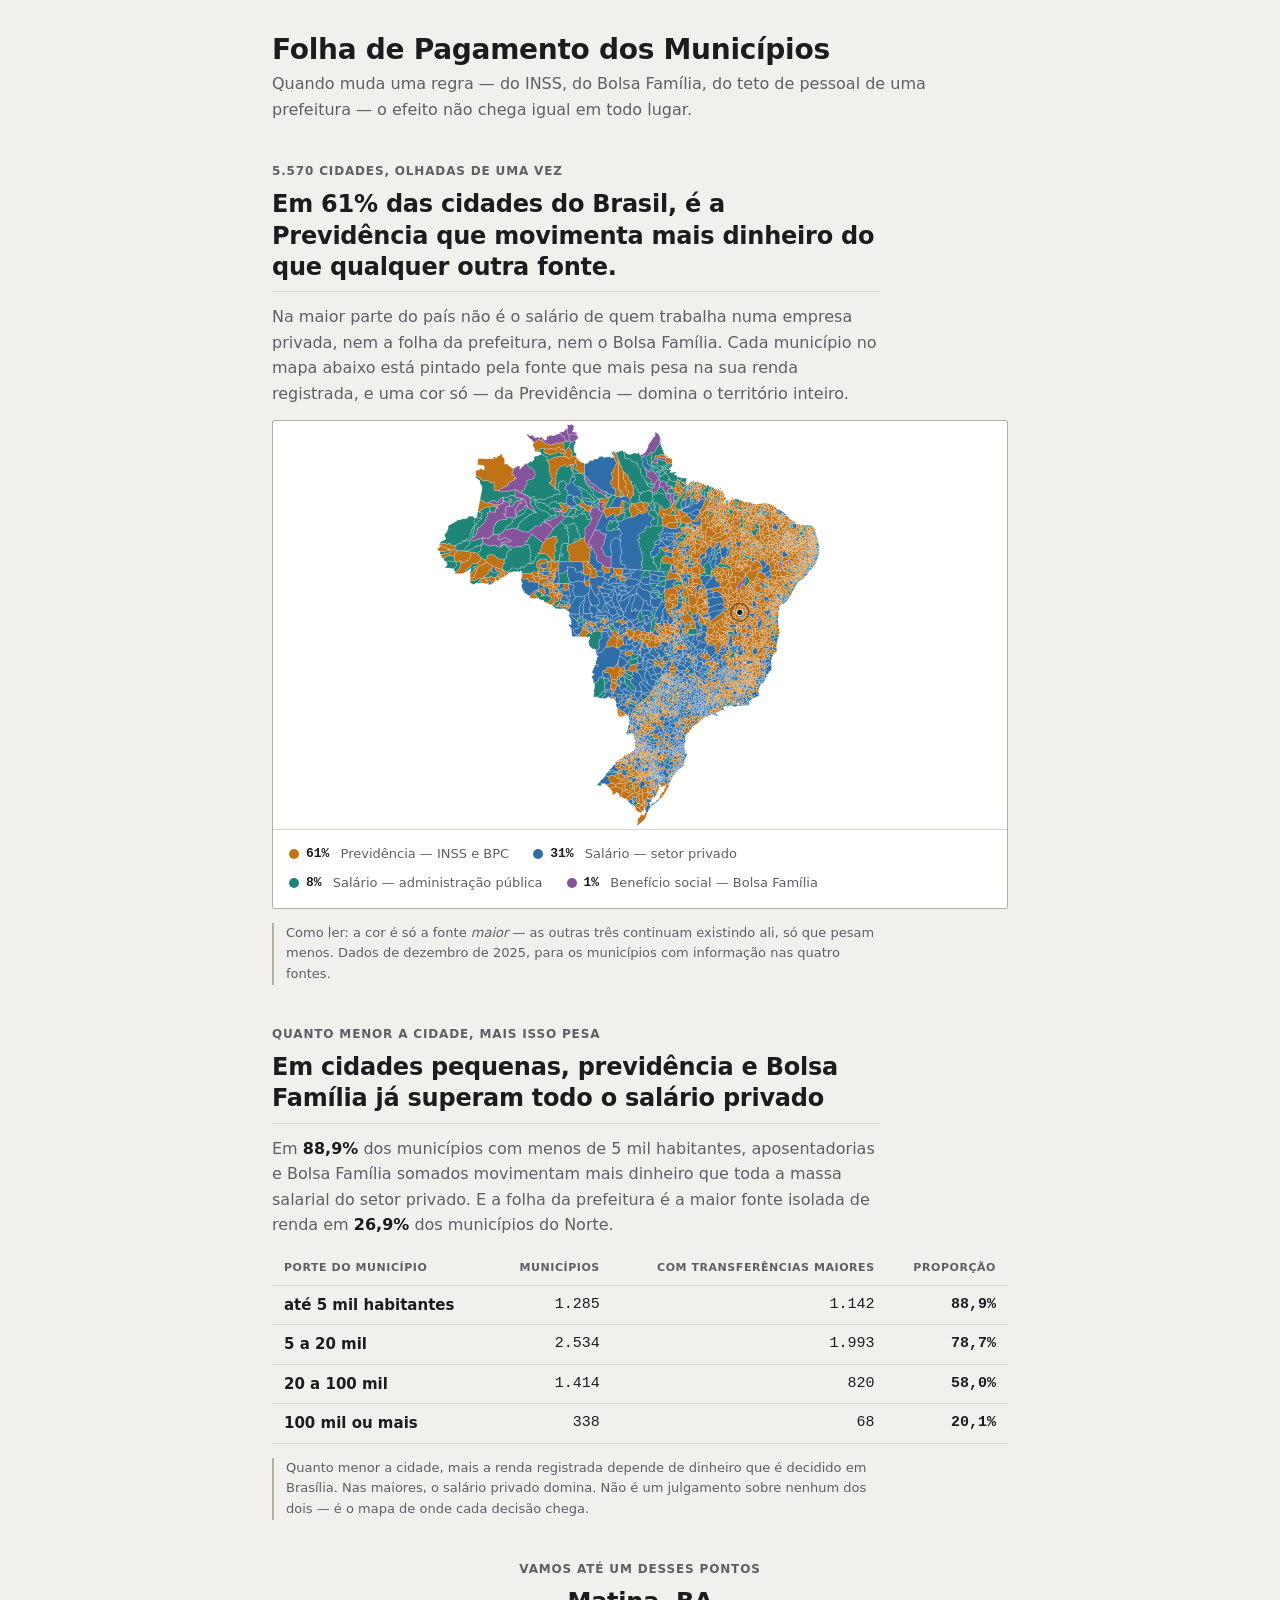
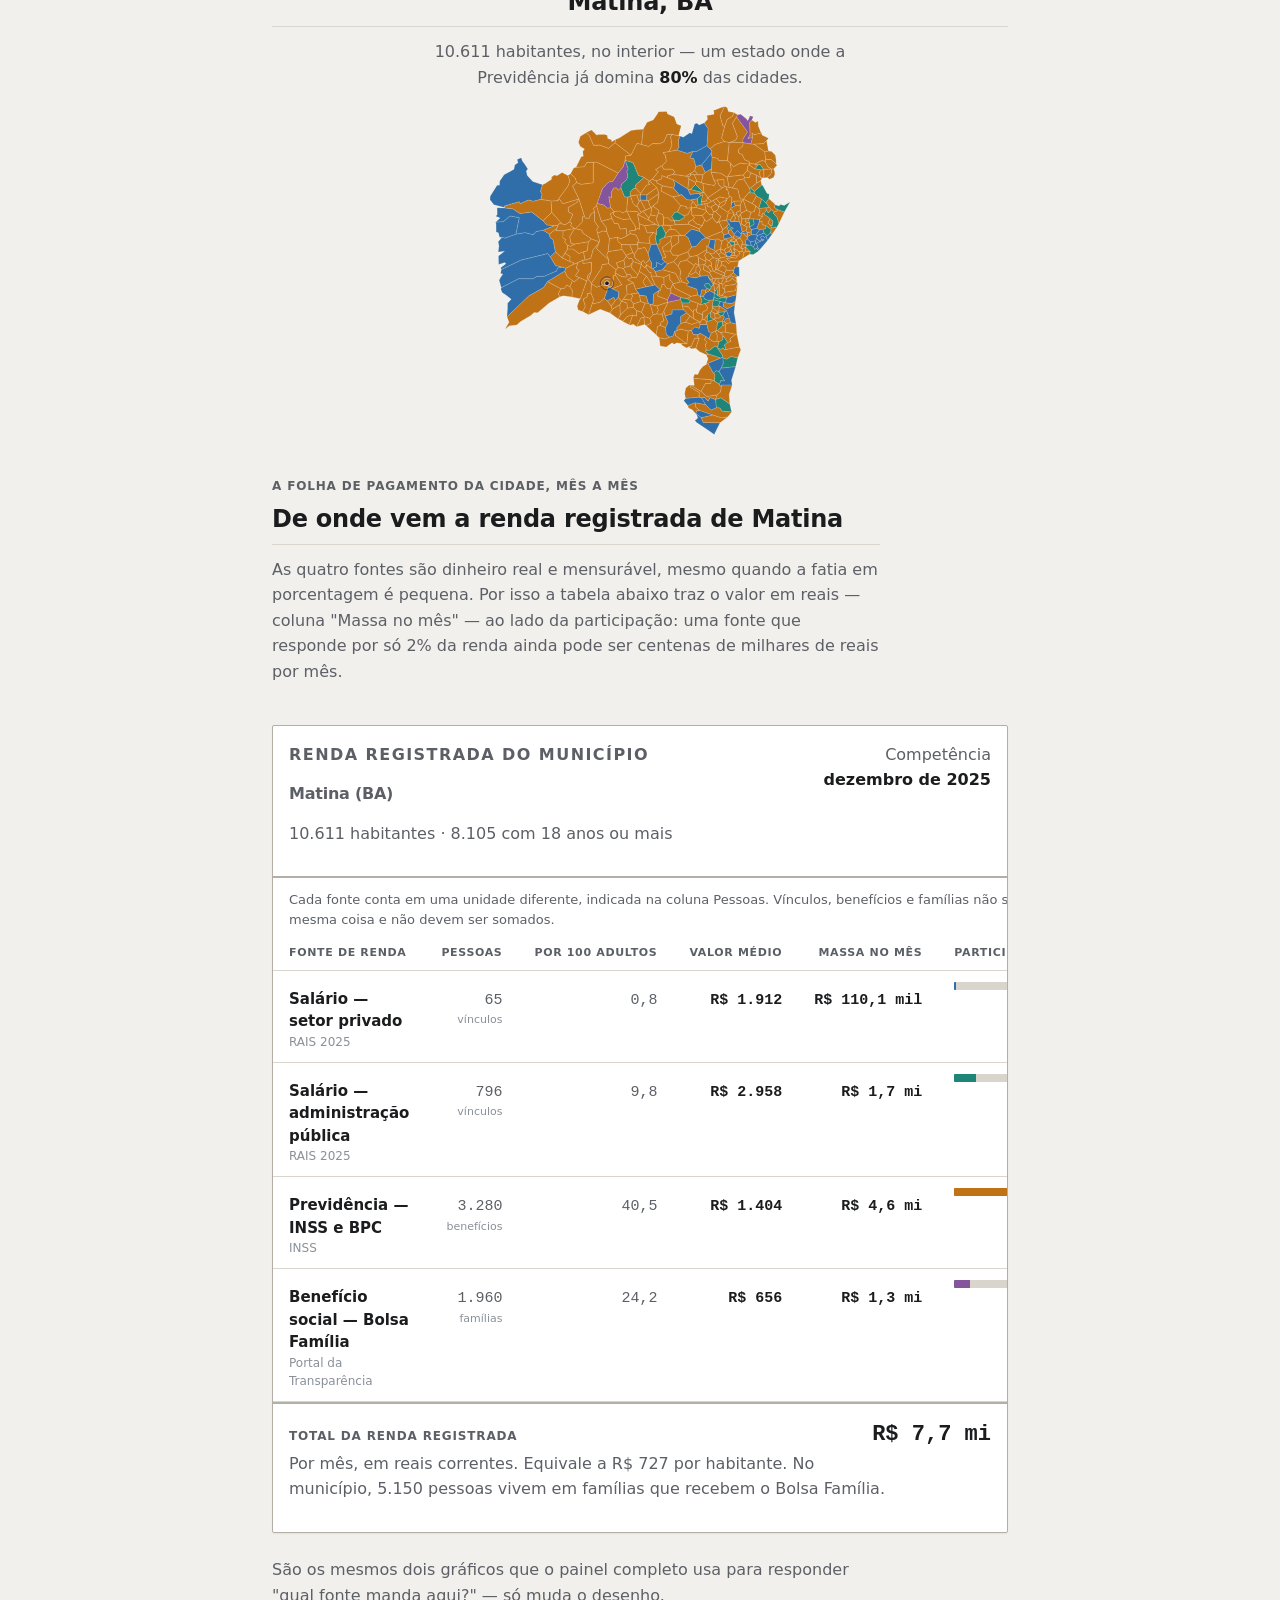
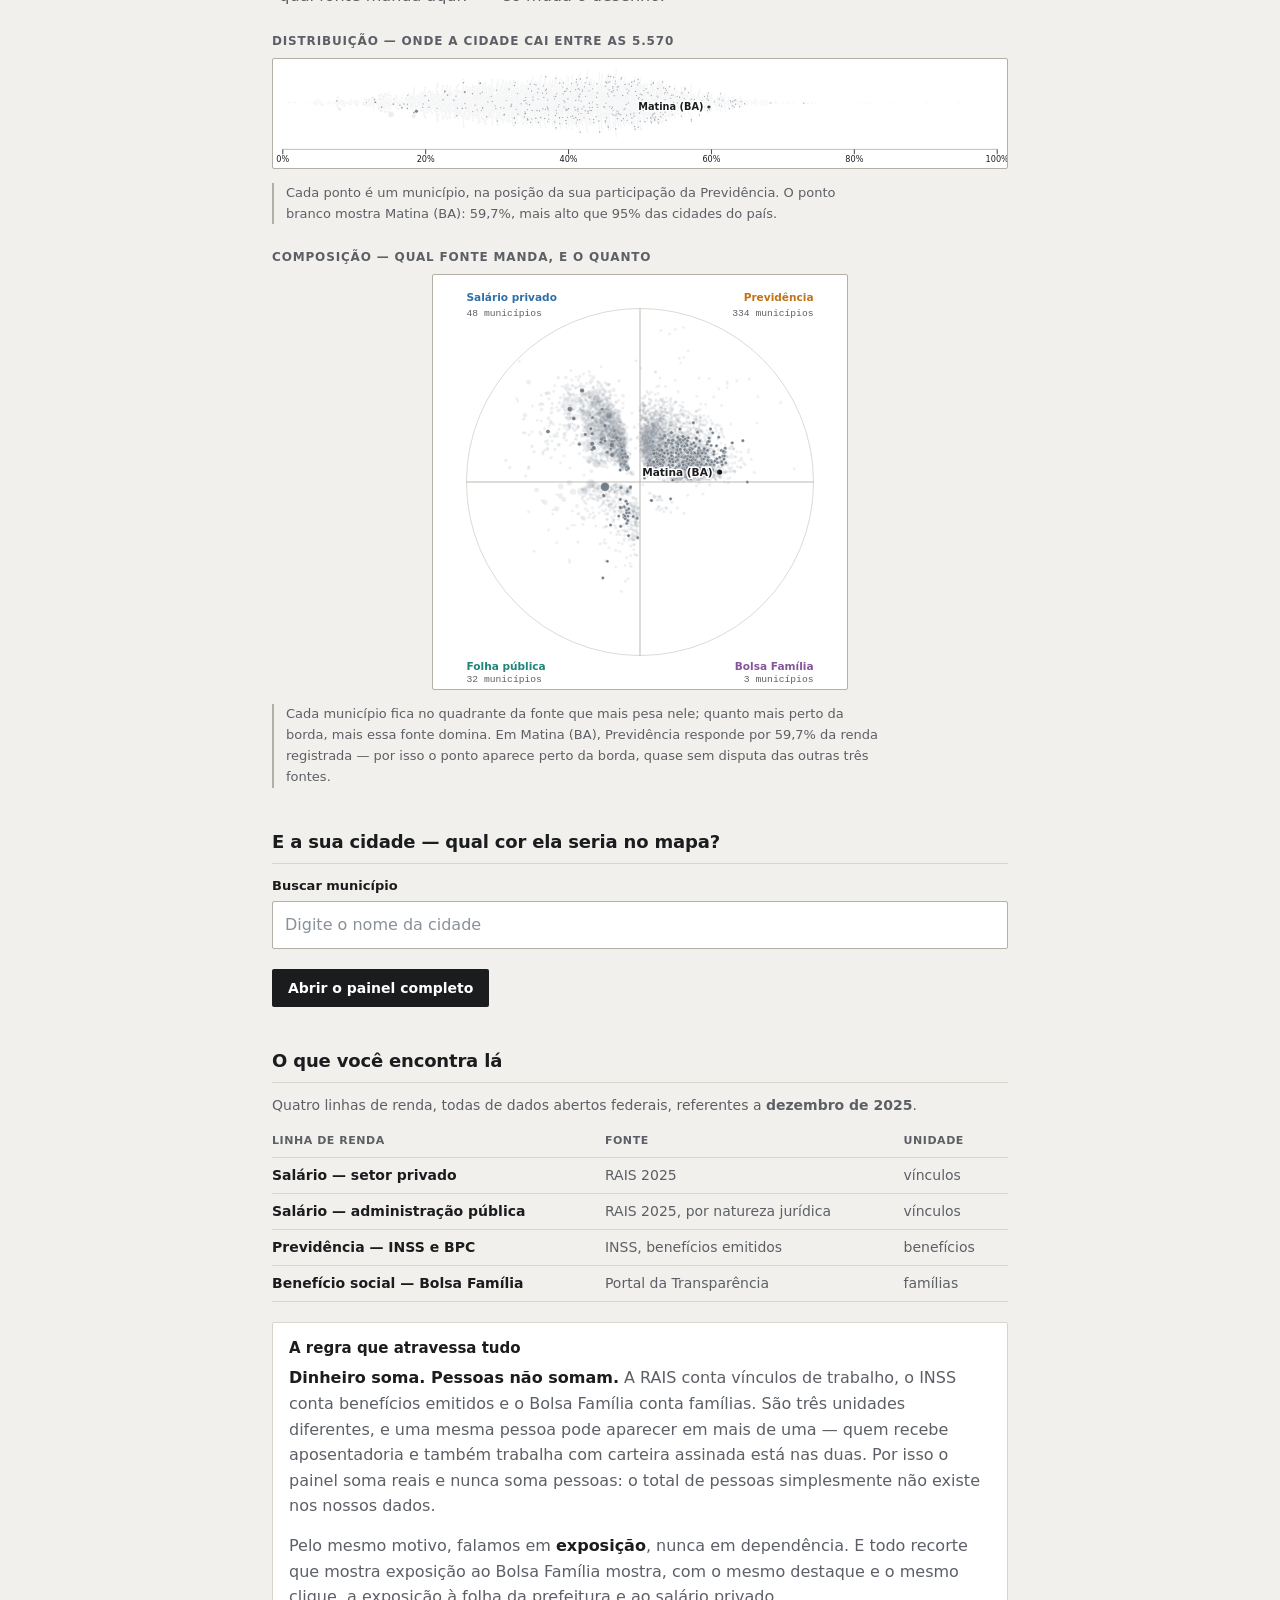
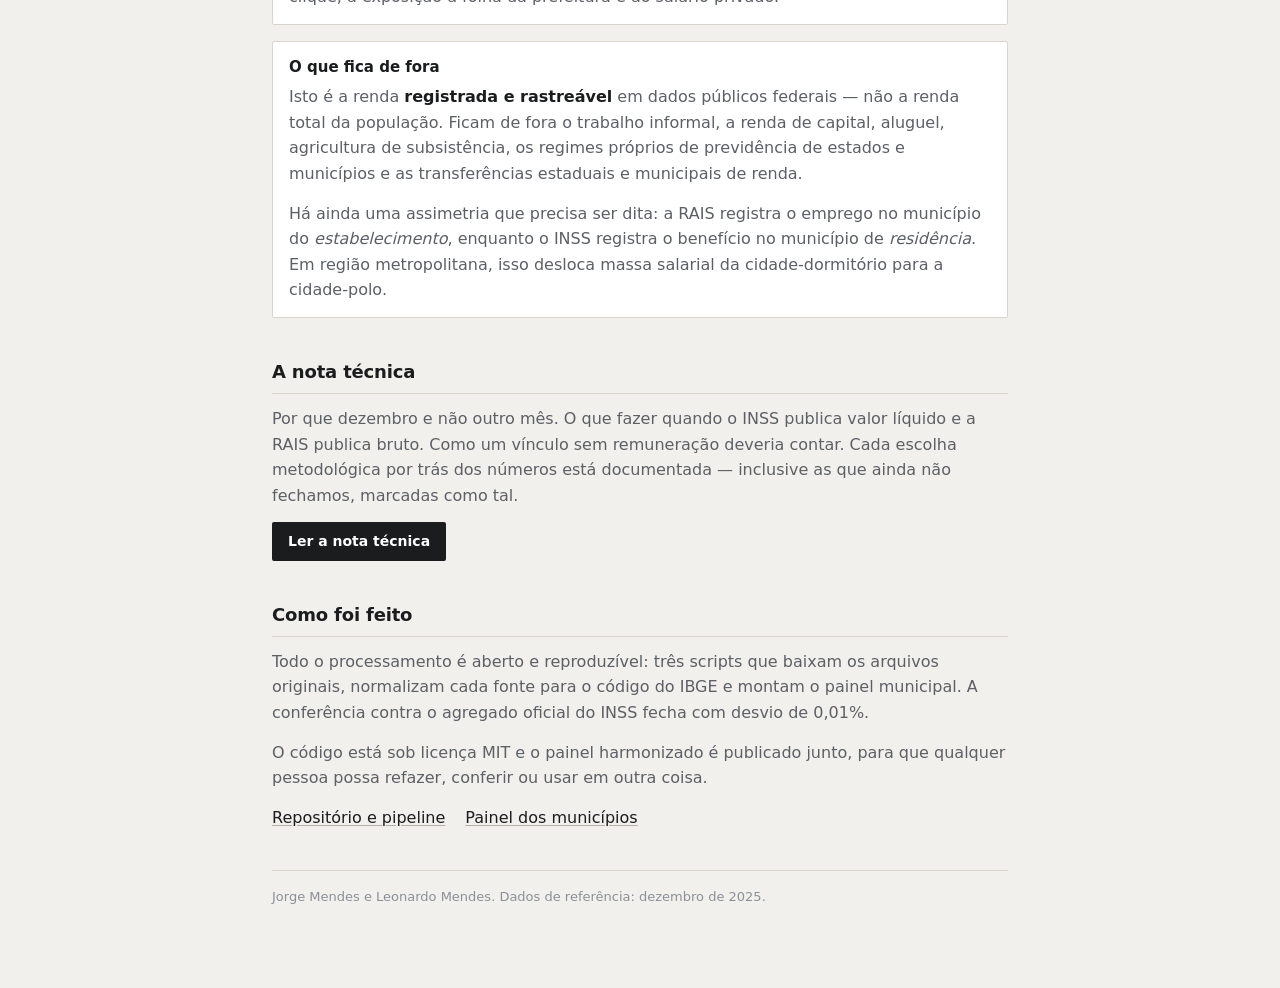
==== commit e4eca128: "Folha pública passa a ser híbrida: dezembro para quem reportou, média do ano só no gap A troca anter" ====
--- a/site/index.html
+++ b/site/index.html
@@ -6,7 +6,7 @@
 <title>Folha de Pagamento dos Municípios</title>
 <meta name="description" content="Quando muda uma regra do INSS, do Bolsa Família ou da folha da prefeitura, o efeito não chega igual em todo lugar. A composição da renda registrada nos 5.570 municípios brasileiros, em reais e em pessoas.">
 <link rel="icon" href="data:image/svg+xml,<svg xmlns='http://www.w3.org/2000/svg' viewBox='0 0 16 16'><rect width='16' height='16' rx='2' fill='%230f172a'/><path d='M4 3.5h8v9l-1.3-1-1.35 1-1.35-1-1.35 1-1.35-1L4 12.5z' fill='%23f8fafc'/><path d='M5.8 6h4.4M5.8 8h4.4M5.8 10h2.6' stroke='%230f172a' stroke-width='.9' stroke-linecap='round'/></svg>">
-  <link rel="stylesheet" href="estilo.css?v=238611e3">
+  <link rel="stylesheet" href="estilo.css?v=d9b5cae6">
 <script>
   document.documentElement.classList.add('js');
   // links antigos apontavam para /?m=XXXX — seguem funcionando
@@ -14,7 +14,7 @@
            if (m) location.replace('painel.html?m=' + encodeURIComponent(m)); })();
 </script>
 </head>
-<body data-versao="238611e3">
+<body data-versao="d9b5cae6">
 <div class="envelope porta">
 
   <header class="topo">
@@ -23,21 +23,22 @@
       pessoal de uma prefeitura — o efeito não chega igual em todo lugar.</p>
   </header>
 
+  <main>
   <!-- 1. MAPA DO BRASIL — qual fonte domina a maioria das cidades -->
   <section class="bloco" aria-labelledby="t-mapa">
     <p class="bloco-eyebrow">5.570 cidades, olhadas de uma vez</p>
-    <h2 id="t-mapa">Em <strong>62% das cidades do Brasil</strong>, é a Previdência que movimenta mais dinheiro do que qualquer outra fonte.</h2>
+    <h2 id="t-mapa">Em <strong>61% das cidades do Brasil</strong>, é a Previdência que movimenta mais dinheiro do que qualquer outra fonte.</h2>
     <p>Na maior parte do país não é o salário de quem trabalha numa empresa privada, nem a
       folha da prefeitura, nem o Bolsa Família. Cada município no mapa abaixo está pintado pela
       fonte que mais pesa na sua renda registrada, e uma cor só — da Previdência
       — domina o território inteiro.</p>
 
     <div class="mapa-caixa">
-      <svg viewBox="0 0 900 500" xmlns="http://www.w3.org/2000/svg" role="img" aria-label="Mapa colorido pela fonte de renda que mais pesa em cada município"><path class="area" fill="var(--c-prev)" d="M339.82,225.30L336.91,223.46L335.49,223.96L334.15,222.12L336.86,222.69L341.61,217.84L341.33,215.50L340.09,215.79L337.13,214.50L337.51,212.66L339.39,211.21L340.04,210.49L342.03,210.49L342.33,209.54L344.22,209.97L346.10,210.47L346.13,211.18L344.71,213.23L344.46,222.48L341.80,224.80L339.82,225.30Z"/><path class="area" fill="var(--c-privado)" d="M325.73,187.24L326.10,183.99L326.89,183.78L326.89,185.22L329.35,185.22L331.64,184.23L334.80,184.23L336.71,185.34L338.18,183.24L339.77,184.87L339.74,184.89L336.81,190.74L336.78,190.74L334.85,189.27L330.35,189.27L331.49,187.24L325.73,187.24Z"/><path class="area" fill="var(--c-prev)" d="M364.27,227.74L364.07,229.42L361.24,230.84L360.25,232.35L357.74,230.57L360.27,227.81L364.27,227.74Z"/><path class="area" fill="var(--c-privado)" d="M350.20,206.94L349.41,206.51L347.25,204.25L347.89,203.47L350.78,203.47L350.78,200.78L351.65,200.78L351.62,199.24L356.74,199.31L356.74,204.25L354.23,205.85L352.32,205.61L352.54,206.92L350.20,206.94Z"/><path class="area" fill="var(--c-prev)" d="M359.82,225.35L359.85,227.81L357.34,227.84L357.36,226.88L356.29,226.86L356.29,228.27L352.54,228.29L352.44,226.64L349.68,227.55L345.93,227.12L348.76,226.07L349.11,224.56L350.78,223.89L354.58,225.18L359.82,225.35Z"/><path class="area" fill="var(--c-prev)" d="M364.72,227.00L364.27,227.74L360.27,227.81L359.85,227.81L359.82,225.35L360.92,223.60L361.39,223.74L362.11,223.34L363.67,224.03L364.72,227.00Z"/><path class="area" fill="var(--c-privado)" d="M350.78,223.89L352.72,219.27L352.64,220.06L354.01,220.73L355.82,220.18L356.94,220.78L357.11,223.07L358.80,221.47L359.97,221.54L360.82,222.07L360.92,223.60L359.82,225.35L354.58,225.18L350.78,223.89Z"/><path class="area" fill="var(--c-prev)" d="M313.80,214.23L315.56,213.71L319.98,208.80L324.73,207.25L326.32,208.27L325.90,209.63L323.07,209.56L319.88,213.88L323.31,214.02L324.31,215.69L325.10,215.69L325.40,216.53L324.66,217.15L322.42,217.07L321.33,218.08L318.10,217.17L317.50,217.74L314.94,216.10L314.77,214.33L313.80,214.23Z"/><path class="area" fill="var(--c-prev)" d="M354.23,205.85L356.74,204.25L356.74,199.31L363.20,199.28L362.36,201.61L363.18,205.06L360.69,207.87L357.66,208.51L354.23,205.85Z"/><path class="area" fill="var(--c-privado)" d="M304.38,192.45L306.32,193.97L310.12,193.82L312.01,192.78L313.03,196.48L313.80,197.08L315.54,197.38L317.87,196.39L319.26,197.69L324.41,197.46L325.95,197.34L325.35,199.45L325.92,199.78L325.75,202.56L326.62,203.75L325.75,204.47L325.63,206.73L324.73,207.25L319.98,208.80L315.56,213.71L313.80,214.23L312.38,213.71L312.55,212.85L311.71,213.38L310.86,211.73L308.60,211.56L307.86,208.04L305.94,208.20L306.41,205.87L305.30,205.51L304.60,201.19L305.94,199.21L303.98,194.73L304.38,192.45Z"/><path class="area" fill="var(--c-privado)" d="M338.52,195.87L336.24,197.91L334.15,199.76L331.14,200.26L336.78,195.39L337.98,193.52L335.39,193.23L336.78,190.74L336.81,190.74L338.13,191.76L339.22,190.67L340.46,191.19L343.20,189.96L343.35,191.55L341.71,193.04L338.52,195.87Z"/><path class="area" fill="var(--c-privado)" d="M345.88,188.66L345.14,188.07L345.36,186.62L346.50,186.91L347.30,183.83L349.88,183.80L350.68,185.56L350.30,187.24L349.58,189.06L351.25,192.33L350.18,199.24L349.21,199.24L345.51,199.24L344.56,201.52L343.69,199.50L343.07,199.76L342.95,199.71L343.35,198.17L345.96,191.36L346.87,190.93L345.88,188.66Z"/><path class="area" fill="var(--c-prev)" d="M339.77,184.87L338.18,183.24L339.77,181.49L341.03,178.75L340.69,174.31L341.33,173.03L340.39,172.02L340.44,171.17L341.88,171.26L341.58,169.99L342.60,170.27L343.32,172.72L345.96,173.46L346.70,171.97L348.24,171.36L349.78,172.68L351.15,174.16L350.11,176.24L350.48,178.06L349.58,178.23L349.38,179.08L348.39,180.90L345.78,181.82L345.11,184.66L344.61,181.65L342.38,184.09L339.77,184.87Z"/><path class="area" fill="var(--c-prev)" d="M342.33,209.54L342.03,210.49L340.04,210.49L339.39,211.21L339.10,206.39L339.57,206.85L341.33,204.85L342.62,204.68L343.69,202.99L345.38,202.94L343.77,205.49L342.75,206.06L342.33,209.54Z"/><path class="area" fill="var(--c-prev)" d="M343.35,198.17L341.16,197.38L340.59,198.10L338.52,195.87L341.71,193.04L341.93,194.73L343.59,195.25L345.88,188.66L346.87,190.93L345.96,191.36L343.35,198.17Z"/><path class="area" fill="var(--c-privado)" d="M351.80,208.47L350.38,208.47L350.20,206.94L352.54,206.92L352.32,205.61L354.23,205.85L357.66,208.51L360.69,207.87L363.18,205.06L363.18,208.94L364.50,210.94L364.07,211.44L365.09,214.76L360.94,214.78L360.20,213.61L354.60,213.64L355.05,212.80L354.48,211.61L353.83,210.20L354.45,208.49L351.80,208.47Z"/><path class="area" fill="var(--c-publico)" d="M323.81,179.90L324.36,180.57L325.90,180.09L326.30,181.25L324.66,185.22L317.80,185.20L316.83,187.24L306.96,187.24L304.97,186.57L305.52,185.30L303.66,183.24L302.17,185.27L300.75,184.18L298.74,184.75L297.97,184.23L297.17,184.89L295.18,184.63L289.49,186.01L287.30,185.04L291.01,182.79L292.52,180.28L297.34,180.12L299.38,182.20L301.92,180.14L303.78,180.68L303.68,178.89L305.99,178.25L307.24,180.54L309.40,178.67L310.49,175.27L313.97,174.99L319.21,174.45L319.19,172.02L321.80,169.99L321.23,168.81L321.57,167.04L323.61,166.90L325.43,162.75L334.45,162.75L336.54,164.17L338.60,167.68L339.25,167.14L340.49,167.84L340.79,170.39L341.58,169.99L341.88,171.26L340.44,171.17L340.39,172.02L335.67,172.68L336.04,170.98L334.97,169.07L327.46,169.07L327.37,170.22L324.63,171.87L323.96,173.13L323.34,175.70L323.81,179.90Z"/><path class="area" fill="var(--c-prev)" d="M345.38,202.94L343.69,202.99L342.62,202.85L343.37,201.80L342.90,200.21L343.07,199.76L343.69,199.50L344.56,201.52L345.51,199.24L349.21,199.24L348.79,202.33L347.89,203.47L347.25,204.25L345.38,202.94Z"/><path class="area" fill="var(--c-publico)" d="M331.64,184.23L331.94,181.49L339.77,181.49L338.18,183.24L336.71,185.34L334.80,184.23L331.64,184.23Z"/><path class="area" fill="var(--c-privado)" d="M350.38,208.47L350.01,209.85L346.83,209.85L346.10,210.47L344.22,209.97L345.83,206.54L349.41,206.51L350.20,206.94L350.38,208.47Z"/><path class="area" fill="var(--c-prev)" d="M346.13,211.18L346.10,210.47L346.83,209.85L350.01,209.85L350.43,212.68L348.64,212.68L348.69,216.84L346.13,211.18Z"/><path class="area" fill="var(--c-privado)" d="M364.72,227.00L363.67,224.03L362.11,223.34L361.39,223.74L361.99,221.04L363.40,221.88L363.38,218.15L361.07,218.17L361.19,217.03L359.03,217.07L359.03,216.19L360.94,214.78L365.09,214.76L364.07,211.44L364.50,210.94L363.18,208.94L363.18,205.06L362.36,201.61L363.20,199.28L364.02,200.54L365.12,200.09L368.77,201.21L369.66,204.25L367.33,206.61L367.48,209.39L368.89,210.56L370.06,214.59L371.35,215.76L369.34,218.94L368.00,219.73L367.78,222.38L365.32,224.87L364.72,227.00Z"/><path class="area" fill="var(--c-privado)" d="M331.32,214.07L331.84,212.06L334.80,210.18L332.96,208.51L332.81,206.13L330.07,205.32L325.63,206.73L325.75,204.47L326.62,203.75L325.75,202.56L325.92,199.78L325.35,199.45L327.69,199.76L329.43,201.26L330.52,200.66L331.19,200.97L331.84,203.75L334.80,203.09L336.29,204.85L338.50,205.20L339.10,206.39L339.39,211.21L337.51,212.66L337.13,214.50L336.06,212.95L335.07,214.07L331.32,214.07Z"/><path class="area" fill="var(--c-prev)" d="M304.38,192.45L305.50,189.91L304.97,186.57L306.96,187.24L316.83,187.24L317.75,187.24L318.39,189.63L318.24,191.48L321.15,193.47L320.71,194.37L322.12,196.36L324.41,197.46L319.26,197.69L317.87,196.39L315.54,197.38L313.80,197.08L313.03,196.48L312.01,192.78L310.12,193.82L306.32,193.97L304.38,192.45Z"/><path class="area" fill="var(--c-prev)" d="M342.90,200.21L343.37,201.80L342.62,202.85L343.69,202.99L342.62,204.68L341.33,204.85L339.57,206.85L339.10,206.39L338.50,205.20L336.29,204.85L334.80,203.09L331.84,203.75L331.19,200.97L330.52,200.66L330.50,200.40L331.52,201.76L334.20,201.97L336.54,200.97L337.83,202.14L341.63,201.49L342.90,200.21Z"/><path class="area" fill="var(--c-prev)" d="M348.69,216.84L349.98,217.31L350.03,220.08L346.03,222.40L344.56,225.18L343.42,225.85L339.82,225.30L341.80,224.80L344.46,222.48L344.71,213.23L346.13,211.18L348.69,216.84Z"/><path class="area" fill="var(--c-prev)" d="M331.67,180.94L331.94,181.49L331.64,184.23L329.35,185.22L326.89,185.22L326.89,183.78L326.10,183.99L325.73,187.24L323.74,187.24L324.66,185.22L326.30,181.25L325.90,180.09L324.36,180.57L323.81,179.90L328.96,180.31L331.67,180.94Z"/><path class="area" fill="var(--c-prev)" d="M318.39,189.63L317.75,187.24L316.83,187.24L317.80,185.20L324.66,185.22L323.74,187.24L325.73,187.24L325.87,189.65L326.60,190.27L324.13,190.22L323.76,191.17L322.10,191.62L320.88,189.58L320.16,190.29L318.39,189.63Z"/><path class="area" fill="var(--c-prev)" d="M344.22,209.97L342.33,209.54L342.75,206.06L343.77,205.49L345.83,206.54L344.22,209.97Z"/><path class="area" fill="var(--c-prev)" d="M330.30,193.21L329.73,191.76L330.35,189.27L334.85,189.27L336.78,190.74L335.39,193.23L330.30,193.21Z"/><path class="area" fill="var(--c-prev)" d="M325.95,197.34L324.41,197.46L322.12,196.36L320.71,194.37L321.15,193.47L318.24,191.48L318.39,189.63L320.16,190.29L320.88,189.58L322.10,191.62L323.76,191.17L324.13,190.22L326.60,190.27L327.37,192.07L326.52,193.23L325.95,197.34Z"/><path class="area" fill="var(--c-prev)" d="M335.67,172.68L332.96,175.13L330.35,175.13L329.63,173.83L328.11,176.26L327.12,175.37L326.72,176.74L329.03,178.63L328.96,180.31L323.81,179.90L323.34,175.70L323.96,173.13L324.63,171.87L327.37,170.22L327.46,169.07L334.97,169.07L336.04,170.98L335.67,172.68Z"/><path class="area" fill="var(--c-prev)" d="M345.83,206.54L343.77,205.49L345.38,202.94L347.25,204.25L349.41,206.51L345.83,206.54Z"/><path class="area" fill="var(--c-privado)" d="M352.72,219.27L352.67,219.25L354.60,215.40L354.60,213.64L360.20,213.61L360.94,214.78L359.03,216.19L359.03,217.07L361.19,217.03L361.07,218.17L363.38,218.15L363.40,221.88L361.99,221.04L361.39,223.74L360.92,223.60L360.82,222.07L359.97,221.54L358.80,221.47L357.11,223.07L356.94,220.78L355.82,220.18L354.01,220.73L352.64,220.06L352.72,219.27Z"/><path class="area" fill="var(--c-prev)" d="M335.67,172.68L340.39,172.02L341.33,173.03L340.69,174.31L341.03,178.75L339.77,181.49L331.94,181.49L331.67,180.94L336.04,179.83L336.01,175.13L337.31,175.13L335.67,172.68Z"/><path class="area" fill="var(--c-prev)" d="M335.39,193.23L337.98,193.52L336.78,195.39L331.14,200.26L330.50,200.40L330.52,200.66L329.43,201.26L327.69,199.76L325.35,199.45L325.95,197.34L326.52,193.23L330.30,193.21L335.39,193.23Z"/><path class="area" fill="var(--c-privado)" d="M335.67,172.68L337.31,175.13L336.01,175.13L336.04,179.83L331.67,180.94L328.96,180.31L329.03,178.63L326.72,176.74L327.12,175.37L328.11,176.26L329.63,173.83L330.35,175.13L332.96,175.13L335.67,172.68Z"/><path class="area" fill="var(--c-prev)" d="M351.62,199.24L351.65,200.78L350.78,200.78L350.78,203.47L347.89,203.47L348.79,202.33L349.21,199.24L350.18,199.24L351.62,199.24Z"/><path class="area" fill="var(--c-prev)" d="M336.54,200.97L334.20,201.97L331.52,201.76L330.50,200.40L331.14,200.26L334.15,199.76L336.24,197.91L338.25,200.21L336.54,200.97Z"/><path class="area" fill="var(--c-prev)" d="M330.30,193.21L326.52,193.23L327.37,192.07L326.60,190.27L325.87,189.65L325.73,187.24L331.49,187.24L330.35,189.27L329.73,191.76L330.30,193.21Z"/><path class="area" fill="var(--c-prev)" d="M338.52,195.87L340.59,198.10L338.90,199.71L338.25,200.21L336.24,197.91L338.52,195.87Z"/><path class="area" fill="var(--c-prev)" d="M349.98,217.31L348.69,216.84L348.64,212.68L350.43,212.68L351.77,212.66L352.79,211.61L354.48,211.61L355.05,212.80L354.60,213.64L354.60,215.40L352.67,219.25L352.14,217.55L349.98,217.31Z"/><path class="area" fill="var(--c-publico)" d="M343.42,225.85L344.56,225.18L346.03,222.40L350.03,220.08L349.98,217.31L352.14,217.55L352.67,219.25L352.72,219.27L350.78,223.89L349.11,224.56L348.76,226.07L345.93,227.12L349.68,227.55L352.44,226.64L352.54,228.29L356.29,228.27L356.29,226.86L357.36,226.88L357.34,227.84L359.85,227.81L360.27,227.81L357.74,230.57L356.69,230.60L356.59,229.83L351.15,230.67L349.76,230.00L346.38,230.33L346.15,229.25L343.42,227.00L343.42,225.85Z"/><path class="area" fill="var(--c-publico)" d="M354.48,211.61L352.79,211.61L351.77,212.66L351.80,208.47L354.45,208.49L353.83,210.20L354.48,211.61Z"/><path class="area" fill="var(--c-prev)" d="M350.01,209.85L350.38,208.47L351.80,208.47L351.77,212.66L350.43,212.68L350.01,209.85Z"/><path class="area" fill="var(--c-prev)" d="M324.66,217.15L325.40,216.53L325.10,215.69L324.31,215.69L323.31,214.02L319.88,213.88L323.07,209.56L325.90,209.63L328.46,209.63L329.53,211.06L329.28,215.38L331.32,214.07L335.07,214.07L336.06,212.95L337.13,214.50L340.09,215.79L341.33,215.50L341.61,217.84L336.86,222.69L334.15,222.12L332.76,221.88L331.76,219.37L329.28,219.94L324.66,217.15Z"/><path class="area" fill="var(--c-prev)" d="M331.32,214.07L329.28,215.38L329.53,211.06L328.46,209.63L325.90,209.63L326.32,208.27L324.73,207.25L325.63,206.73L330.07,205.32L332.81,206.13L332.96,208.51L334.80,210.18L331.84,212.06L331.32,214.07Z"/><path class="area" fill="var(--c-prev)" d="M343.35,198.17L342.95,199.71L338.90,199.71L340.59,198.10L341.16,197.38L343.35,198.17Z"/><path class="area" fill="var(--c-prev)" d="M343.20,189.96L340.46,191.19L339.22,190.67L338.13,191.76L336.81,190.74L339.74,184.89L340.02,186.15L342.90,187.90L345.36,186.62L345.14,188.07L343.20,189.96Z"/><path class="area" fill="var(--c-prev)" d="M336.54,200.97L338.25,200.21L338.90,199.71L342.95,199.71L343.07,199.76L342.90,200.21L341.63,201.49L337.83,202.14L336.54,200.97Z"/><path class="area" fill="var(--c-prev)" d="M339.74,184.89L339.77,184.87L342.38,184.09L344.61,181.65L345.11,184.66L345.78,181.82L348.39,180.90L349.38,179.08L351.05,182.74L349.88,183.80L347.30,183.83L346.50,186.91L345.36,186.62L342.90,187.90L340.02,186.15L339.74,184.89Z"/><path class="area" fill="var(--c-prev)" d="M341.71,193.04L343.35,191.55L343.20,189.96L345.14,188.07L345.88,188.66L343.59,195.25L341.93,194.73L341.71,193.04Z"/><path class="area" fill="var(--c-prev)" d="M283.55,186.88L282.81,183.50L283.43,183.31L287.30,185.04L289.49,186.01L285.02,190.03L284.12,189.70L283.55,186.88Z"/><path class="area" fill="var(--c-publico)" d="M256.06,198.50L252.53,199.09L249.80,198.48L246.77,200.07L244.73,200.14L242.84,198.60L241.77,199.40L241.77,195.82L245.87,195.84L251.19,193.80L253.75,191.90L255.07,193.37L254.55,194.73L251.84,196.74L254.52,197.79L255.94,195.79L256.44,196.13L256.06,198.50Z"/><path class="area" fill="var(--c-prev)" d="M256.06,198.50L256.44,196.13L255.94,195.79L254.52,197.79L251.84,196.74L254.55,194.73L255.07,193.37L257.06,193.14L259.57,191.90L259.24,193.47L260.39,194.42L262.28,194.28L261.43,196.60L263.12,196.22L264.89,198.64L264.14,199.62L256.06,198.50Z"/><path class="area" fill="var(--c-privado)" d="M275.52,184.35L275.08,185.22L271.25,186.76L269.51,184.75L267.67,185.34L268.09,181.72L269.14,180.45L268.29,179.05L270.45,178.06L273.36,179.38L272.37,179.88L272.86,180.68L272.02,181.87L275.52,184.35Z"/><path class="area" fill="var(--c-prev)" d="M273.06,195.13L272.62,191.95L273.73,190.74L274.93,190.74L275.42,189.65L277.41,191.71L276.54,192.62L278.26,193.42L276.32,195.91L273.06,195.13Z"/><path class="area" fill="var(--c-prev)" d="M223.26,158.21L225.94,158.54L225.27,160.73L222.34,163.46L222.09,166.19L221.89,165.58L220.55,166.10L218.54,165.30L215.83,165.53L215.63,164.50L209.37,168.79L206.91,167.21L205.76,163.74L208.55,163.41L210.93,161.91L213.89,162.40L217.62,160.92L217.44,159.36L215.01,159.11L215.93,158.94L214.51,156.26L218.29,157.62L223.26,158.21Z"/><path class="area" fill="var(--c-privado)" d="M263.12,196.22L263.45,195.39L265.33,194.75L266.60,196.89L268.22,197.65L268.44,199.90L264.54,201.16L264.14,199.62L264.89,198.64L263.12,196.22Z"/><path class="area" fill="var(--c-prev)" d="M251.57,163.77L255.82,167.47L254.30,170.81L252.01,172.51L250.80,174.61L244.83,174.92L241.70,178.39L241.65,179.69L238.97,180.57L236.68,182.91L236.31,185.15L233.42,187.14L223.11,187.24L223.46,184.77L226.66,183.21L228.48,180.47L230.24,174.94L231.48,173.72L234.47,173.20L238.24,170.34L238.94,171.12L240.31,170.39L242.54,164.90L241.50,162.19L243.02,160.54L248.53,161.18L251.57,163.77Z"/><path class="area" fill="var(--c-publico)" d="M223.46,184.77L222.04,184.14L222.34,183.07L221.22,181.27L223.36,179.88L224.75,177.52L224.35,173.53L225.45,172.54L227.73,172.91L230.54,170.93L229.84,173.41L231.48,173.72L230.24,174.94L228.48,180.47L226.66,183.21L223.46,184.77Z"/><path class="area" fill="var(--c-prev)" d="M214.51,156.26L215.93,158.94L215.01,159.11L212.85,159.03L210.31,160.54L206.98,159.62L205.04,160.28L201.49,157.44L202.33,156.59L201.79,155.22L202.85,155.58L204.97,154.54L203.75,152.33L204.49,152.59L214.51,156.26Z"/><path class="area" fill="var(--c-prev)" d="M262.08,172.87L259.82,174.59L258.75,174.59L258.35,175.60L252.88,177.89L250.77,180.78L246.12,192.40L241.77,192.40L241.77,188.21L247.56,181.72L248.73,181.51L245.23,179.93L246.94,178.41L248.76,178.58L250.97,177.37L251.66,176.45L250.80,174.61L252.01,172.51L254.30,170.81L255.82,167.47L258.60,169.85L262.08,172.87Z"/><path class="area" fill="var(--c-publico)" d="M211.80,172.35L216.85,171.36L217.74,172.39L221.00,172.46L222.71,171.50L223.56,171.64L224.35,173.53L224.75,177.52L223.36,179.88L221.22,181.27L216.67,180.12L210.78,180.12L214.04,175.96L211.80,172.35Z"/><path class="area" fill="var(--c-prev)" d="M278.26,193.42L276.54,192.62L277.41,191.71L279.00,190.46L279.92,188.40L283.55,186.88L284.12,189.70L285.02,190.03L283.00,191.34L281.26,191.12L281.21,191.88L278.26,193.42Z"/><path class="area" fill="var(--c-publico)" d="M211.80,172.35L209.22,170.32L209.37,168.79L215.63,164.50L215.83,165.53L218.54,165.30L220.55,166.10L221.89,165.58L222.09,166.19L222.71,171.50L221.00,172.46L217.74,172.39L216.85,171.36L211.80,172.35Z"/><path class="area" fill="var(--c-publico)" d="M275.42,189.65L274.93,190.74L273.73,190.74L272.62,191.95L269.34,192.33L267.67,189.87L264.51,191.90L259.57,191.90L257.06,193.14L257.43,191.67L259.69,190.51L264.79,185.86L265.51,181.37L266.95,182.24L268.09,181.72L267.67,185.34L269.51,184.75L271.25,186.76L275.08,185.22L275.52,184.35L276.14,184.09L276.57,185.25L278.75,185.53L279.28,186.36L278.11,188.09L275.30,188.30L275.42,189.65Z"/><path class="area" fill="var(--c-publico)" d="M205.76,163.74L204.40,162.47L205.04,160.28L206.98,159.62L210.31,160.54L212.85,159.03L215.01,159.11L217.44,159.36L217.62,160.92L213.89,162.40L210.93,161.91L208.55,163.41L205.76,163.74Z"/><path class="area" fill="var(--c-publico)" d="M241.77,188.21L241.77,185.20L242.89,183.92L242.05,182.46L243.26,180.26L236.31,185.15L236.68,182.91L238.97,180.57L241.65,179.69L241.70,178.39L244.83,174.92L250.80,174.61L251.66,176.45L250.97,177.37L248.76,178.58L246.94,178.41L245.23,179.93L248.73,181.51L247.56,181.72L241.77,188.21Z"/><path class="area" fill="var(--c-prev)" d="M279.28,186.36L281.07,183.85L281.14,182.29L283.43,183.31L282.81,183.50L283.55,186.88L279.92,188.40L279.00,190.46L277.41,191.71L275.42,189.65L275.30,188.30L278.11,188.09L279.28,186.36Z"/><path class="area" fill="var(--c-prev)" d="M270.45,178.06L268.29,179.05L269.14,180.45L268.09,181.72L266.95,182.24L265.51,181.37L264.79,185.86L259.69,190.51L257.43,191.67L257.06,193.14L255.07,193.37L253.75,191.90L251.19,193.80L245.87,195.84L241.77,195.82L241.77,192.40L246.12,192.40L250.77,180.78L252.88,177.89L258.35,175.60L258.75,174.59L259.82,174.59L262.08,172.87L265.36,175.72L270.45,178.06Z"/><path class="area" fill="var(--c-prev)" d="M231.48,173.72L229.84,173.41L230.54,170.93L227.73,172.91L225.45,172.54L224.35,173.53L223.56,171.64L222.71,171.50L222.09,166.19L222.34,163.46L225.27,160.73L225.94,158.54L232.68,159.32L236.18,159.74L243.02,160.54L241.50,162.19L242.54,164.90L240.31,170.39L238.94,171.12L238.24,170.34L234.47,173.20L231.48,173.72Z"/><path class="area" fill="var(--c-prev)" d="M263.12,196.22L261.43,196.60L262.28,194.28L260.39,194.42L259.24,193.47L259.57,191.90L264.51,191.90L267.67,189.87L269.34,192.33L272.62,191.95L273.06,195.13L271.82,195.94L270.23,198.88L268.44,199.90L268.22,197.65L266.60,196.89L265.33,194.75L263.45,195.39L263.12,196.22Z"/><path class="area" fill="var(--c-prev)" d="M275.52,184.35L272.02,181.87L272.86,180.68L272.37,179.88L273.36,179.38L281.14,182.29L281.07,183.85L279.28,186.36L278.75,185.53L276.57,185.25L276.14,184.09L275.52,184.35Z"/><path class="area" fill="var(--c-publico)" d="M298.09,118.47L298.54,116.55L298.71,114.45L301.12,110.61L306.96,108.09L309.25,103.65L311.51,104.87L312.83,106.13L309.17,109.05L308.70,112.37L298.09,118.47Z"/><path class="area" fill="var(--c-publico)" d="M275.08,106.97L274.68,107.83L272.32,107.95L272.67,111.78L270.93,112.20L270.03,111.29L267.74,112.25L266.18,110.75L265.63,111.27L265.53,105.73L267.57,105.15L268.07,104.10L270.13,104.49L270.95,103.75L271.40,104.54L273.63,104.89L273.78,106.92L275.08,106.97Z"/><path class="area" fill="var(--c-bf)" d="M346.92,110.89L344.41,109.82L343.74,106.31L344.54,107.39L346.75,106.36L348.59,108.00L349.36,107.55L353.14,108.98L353.31,110.17L351.85,110.43L351.03,111.17L346.92,110.89Z"/><path class="area" fill="var(--c-publico)" d="M346.92,110.89L351.03,111.17L352.27,113.60L348.59,118.00L344.71,118.35L342.60,120.62L341.38,120.67L340.07,122.00L333.50,122.89L332.86,124.46L332.49,123.40L333.40,121.16L335.54,120.97L336.49,119.68L338.18,119.96L339.62,117.70L341.66,117.63L340.49,116.04L347.05,116.06L345.56,115.71L346.78,115.40L345.96,114.31L346.92,113.60L346.92,110.89Z"/><path class="area" fill="var(--c-prev)" d="M363.70,172.65L363.60,170.93L362.38,169.02L363.40,167.70L362.88,166.57L363.45,164.26L361.69,159.53L360.67,159.15L361.14,154.47L360.37,152.73L370.24,148.72L379.73,143.62L382.39,143.53L382.66,147.92L385.42,151.44L386.69,151.60L385.87,153.37L386.17,155.11L390.86,155.11L390.99,155.27L390.07,156.49L390.19,158.47L388.10,160.94L389.15,164.66L387.38,171.54L388.70,171.64L387.33,172.68L379.13,172.75L363.70,172.65Z"/><path class="area" fill="var(--c-publico)" d="M233.13,147.14L230.59,150.38L229.70,150.67L229.07,149.61L228.25,149.82L224.65,152.22L220.65,153.44L220.10,152.33L217.72,152.15L216.92,151.09L217.10,149.82L213.19,151.32L211.01,150.01L205.81,150.22L204.49,152.59L203.75,152.33L205.64,148.11L211.68,144.94L212.03,143.88L210.34,140.69L210.48,139.33L213.42,135.39L214.88,130.54L214.66,128.95L215.55,128.18L225.82,122.26L226.39,121.13L229.87,121.30L231.53,120.15L237.87,119.47L240.11,116.85L245.25,116.71L246.79,119.22L247.59,118.33L247.69,120.95L246.07,122.75L247.66,125.34L247.14,127.85L243.86,132.93L243.44,136.02L241.72,138.72L241.95,141.89L238.99,144.89L233.13,147.14Z"/><path class="area" fill="var(--c-bf)" d="M381.64,109.54L379.56,111.15L380.03,112.62L378.16,114.00L374.39,114.07L373.24,117.32L369.57,117.51L368.84,118.12L369.27,119.61L368.10,119.92L365.41,117.77L365.29,116.92L366.63,116.60L367.13,117.25L367.45,114.94L369.66,114.82L370.76,113.02L371.40,108.53L373.64,109.49L375.73,109.02L377.87,107.18L377.87,105.85L379.21,106.36L380.55,105.89L382.46,107.76L383.23,107.53L381.64,109.54Z"/><path class="area" fill="var(--c-bf)" d="M321.40,96.32L320.56,92.94L319.04,93.05L318.49,92.24L316.51,94.18L314.96,93.17L314.52,93.94L312.98,93.57L312.48,91.23L309.77,92.33L309.75,89.81L307.31,90.70L306.64,88.60L305.22,88.37L304.40,87.08L305.32,84.89L307.93,84.54L309.12,79.59L310.39,79.31L311.44,76.68L311.11,73.02L319.71,70.52L319.46,68.96L321.08,67.12L321.30,65.14L319.88,60.15L311.88,54.11L310.57,52.85L311.06,51.82L312.26,52.29L316.16,48.86L316.70,48.95L316.11,50.42L316.80,50.56L320.13,47.06L320.16,44.03L321.20,43.31L324.88,42.98L325.48,41.91L327.54,41.70L328.41,40.65L329.55,41.35L331.09,41.11L332.56,43.03L334.77,43.00L336.41,43.98L336.09,46.78L335.17,48.09L336.01,48.81L337.38,50.33L338.30,53.71L339.17,54.11L339.52,55.65L338.42,61.01L339.47,62.57L339.92,66.21L342.55,70.94L341.13,73.18L341.38,74.65L340.31,75.56L339.00,75.26L338.82,76.45L344.07,80.25L346.03,83.79L346.73,83.84L349.53,84.42L351.07,85.99L351.82,86.66L352.19,89.76L350.78,90.63L349.46,89.02L347.12,90.37L345.76,90.14L344.86,91.30L344.24,90.72L342.90,92.59L336.21,94.32L332.36,96.79L329.20,96.16L328.43,96.88L325.75,95.27L323.89,96.25L321.40,96.32Z"/><path class="area" fill="var(--c-bf)" d="M406.84,106.97L405.60,109.70L401.65,111.03L400.13,109.12L399.06,103.40L400.33,101.92L398.99,102.37L399.36,101.11L398.67,100.66L399.56,99.82L399.44,98.07L402.44,99.64L405.28,98.98L405.75,100.27L407.51,99.68L406.30,101.97L404.38,102.16L404.01,105.12L406.84,106.97Z"/><path class="area" fill="var(--c-publico)" d="M254.75,118.28L255.79,120.03L250.55,123.75L249.48,125.95L249.80,126.96L247.46,129.49L246.82,133.05L245.75,134.48L245.50,139.09L243.86,141.09L245.00,142.45L242.35,145.38L241.38,146.11L238.87,147.68L237.30,146.72L234.96,147.68L233.13,147.14L238.99,144.89L241.95,141.89L241.72,138.72L243.44,136.02L243.86,132.93L247.14,127.85L247.66,125.34L246.07,122.75L247.69,120.95L247.59,118.33L248.66,118.93L249.78,118.19L251.71,119.40L254.75,118.28Z"/><path class="area" fill="var(--c-bf)" d="M351.03,111.17L351.85,110.43L352.79,111.31L355.00,111.36L356.22,112.81L354.80,114.66L354.80,116.64L356.42,115.94L359.05,117.13L353.24,123.50L343.57,132.46L337.03,125.74L336.04,126.56L336.11,124.97L332.86,124.46L333.50,122.89L340.07,122.00L341.38,120.67L342.60,120.62L344.71,118.35L348.59,118.00L352.27,113.60L351.03,111.17Z"/><path class="area" fill="var(--c-publico)" d="M391.78,106.64L391.83,105.54L393.92,102.41L395.29,102.88L398.67,100.66L399.36,101.11L398.99,102.37L400.33,101.92L399.06,103.40L400.13,109.12L398.74,108.28L398.39,106.85L397.13,106.64L397.20,104.59L395.06,104.59L394.59,106.29L393.20,107.09L391.78,106.64Z"/><path class="area" fill="var(--c-prev)" d="M281.14,182.29L273.36,179.38L270.45,178.06L265.36,175.72L262.08,172.87L258.60,169.85L260.86,169.99L261.78,169.16L262.87,167.25L262.65,165.09L263.67,164.33L267.55,163.58L272.04,164.61L274.23,167.25L278.83,169.92L280.10,169.16L284.35,169.14L283.33,171.50L283.90,174.38L282.66,174.92L283.00,175.32L281.51,177.12L281.14,182.29Z"/><path class="area" fill="var(--c-publico)" d="M360.05,128.29L357.78,128.29L353.24,123.50L359.05,117.13L365.29,116.92L365.41,117.77L368.10,119.92L369.27,119.61L368.84,118.12L369.57,117.51L373.24,117.32L374.39,114.07L378.16,114.00L378.88,114.03L378.29,114.56L380.00,114.52L380.75,113.65L382.86,113.44L382.89,115.12L385.17,118.07L384.97,120.55L387.88,120.99L389.97,119.26L391.19,119.40L387.73,127.10L382.91,131.03L382.39,133.24L383.04,139.85L381.62,142.38L382.39,143.53L379.73,143.62L370.24,148.72L369.24,146.41L370.88,144.11L373.12,144.68L376.97,144.28L375.78,139.05L373.42,136.26L374.14,133.17L372.27,132.93L372.65,130.33L369.37,125.37L366.06,125.93L365.27,127.45L360.30,127.45L360.05,128.29Z"/><path class="area" fill="var(--c-publico)" d="M353.14,108.98L349.36,107.55L348.59,108.00L346.75,106.36L344.54,107.39L343.74,106.31L341.58,107.48L341.56,108.28L339.97,108.25L337.83,104.26L339.69,100.78L345.71,98.31L347.67,98.68L348.19,101.11L350.98,100.43L352.94,105.33L355.32,106.01L355.87,107.60L355.70,108.39L354.95,107.88L354.23,108.91L353.14,108.98Z"/><path class="area" fill="var(--c-publico)" d="M313.97,174.99L314.82,172.89L315.86,173.10L316.93,172.18L314.49,169.00L316.18,165.01L315.59,161.79L316.06,158.54L314.91,157.72L314.07,151.89L308.48,151.86L309.15,151.39L308.88,148.55L309.75,147.17L309.97,147.94L311.73,147.68L313.45,143.50L316.26,140.10L316.55,137.92L330.87,149.11L331.29,150.50L329.11,152.66L329.90,155.72L328.83,155.84L327.96,159.88L325.28,161.51L325.43,162.75L323.61,166.90L321.57,167.04L321.23,168.81L321.80,169.99L319.19,172.02L319.21,174.45L313.97,174.99Z"/><path class="area" fill="var(--c-publico)" d="M297.59,118.49L294.49,120.85L293.94,124.17L292.37,124.83L289.76,127.83L287.80,127.97L285.79,130.26L285.54,131.97L282.68,134.71L282.88,135.53L281.46,137.13L281.07,136.52L280.39,136.84L280.67,137.76L279.05,137.66L278.01,138.84L276.69,138.30L277.04,139.47L269.43,139.56L269.56,138.02L270.53,138.04L269.73,134.78L270.68,129.58L271.99,127.50L272.52,127.66L273.46,123.94L274.60,124.32L276.64,122.05L279.65,120.99L280.77,121.60L281.84,120.38L284.59,121.09L286.23,120.74L285.86,118.49L297.59,118.49Z"/><path class="area" fill="var(--c-publico)" d="M366.48,107.27L368.37,107.53L370.16,106.55L370.16,107.09L372.65,107.20L372.32,108.25L371.40,108.53L370.76,113.02L369.66,114.82L367.45,114.94L367.13,117.25L366.63,116.60L365.29,116.92L359.05,117.13L361.49,115.26L361.89,112.93L363.63,111.50L363.28,110.52L363.82,110.05L365.02,110.68L365.56,108.95L365.09,108.28L366.48,107.27Z"/><path class="area" fill="var(--c-publico)" d="M376.37,104.80L377.87,105.85L377.87,107.18L375.73,109.02L373.64,109.49L371.40,108.53L372.32,108.25L372.65,107.20L370.16,107.09L370.16,106.55L368.37,107.53L366.48,107.27L366.53,107.23L369.86,106.03L369.81,104.63L372.30,103.70L376.37,104.80Z"/><path class="area" fill="var(--c-publico)" d="M340.49,116.04L341.66,117.63L339.62,117.70L338.18,119.96L336.49,119.68L335.54,120.97L333.40,121.16L332.49,123.40L330.20,124.74L328.41,128.41L322.99,128.76L320.58,130.14L319.56,132.02L315.61,133.70L315.21,134.99L312.26,136.59L307.19,135.30L306.07,135.84L304.68,134.69L302.61,134.66L301.67,133.26L300.70,133.49L300.23,132.30L298.86,132.86L298.19,132.18L298.76,130.82L300.70,130.68L300.75,127.47L302.12,126.28L303.61,123.10L307.48,121.16L309.20,118.35L311.16,118.16L314.62,114.47L316.68,114.66L318.92,113.35L320.03,111.41L321.05,111.43L321.60,112.72L323.46,112.55L322.32,112.46L321.87,110.85L319.02,109.09L319.86,106.92L315.56,102.13L314.89,99.85L316.85,99.31L315.81,98.66L314.57,95.04L316.51,94.18L316.48,95.32L319.66,96.53L321.45,99.36L321.28,100.69L322.62,104.03L325.05,107.02L331.04,110.38L332.81,109.87L337.88,113.25L337.98,114.98L340.49,116.04Z"/><path class="area" fill="var(--c-publico)" d="M340.49,116.04L337.98,114.98L337.88,113.25L332.81,109.87L331.04,110.38L325.05,107.02L322.62,104.03L321.28,100.69L321.45,99.36L319.66,96.53L316.48,95.32L316.51,94.18L318.49,92.24L319.04,93.05L320.56,92.94L321.40,96.32L321.08,97.77L323.44,97.68L324.18,100.87L327.32,99.43L329.20,99.38L330.60,101.04L333.70,101.22L333.65,102.98L337.83,104.26L339.97,108.25L341.56,108.28L341.58,107.48L343.74,106.31L344.41,109.82L346.92,110.89L346.92,113.60L345.96,114.31L346.78,115.40L345.56,115.71L347.05,116.06L340.49,116.04Z"/><path class="area" fill="var(--c-publico)" d="M254.90,153.13L250.75,153.06L250.42,154.47L249.80,154.47L248.73,153.11L248.51,154.12L244.93,156.82L236.18,159.74L232.68,159.32L235.93,156.49L237.35,154.24L239.76,152.83L241.53,148.74L241.38,146.11L242.35,145.38L244.78,146.70L246.72,146.02L248.09,146.56L249.40,145.73L251.47,145.73L251.96,144.23L254.77,144.44L255.32,143.62L257.16,143.29L256.73,149.70L254.77,151.56L254.90,153.13Z"/><path class="area" fill="var(--c-publico)" d="M243.02,160.54L236.18,159.74L244.93,156.82L248.51,154.12L248.73,153.11L249.80,154.47L250.42,154.47L250.75,153.06L254.90,153.13L255.27,153.44L254.50,158.92L251.66,161.44L251.57,163.77L248.53,161.18L243.02,160.54Z"/><path class="area" fill="var(--c-publico)" d="M289.86,104.66L289.91,100.41L291.45,99.29L293.42,99.43L292.52,98.75L293.02,97.75L292.05,95.83L289.34,95.67L289.71,98.70L288.27,99.61L286.43,98.94L285.34,99.73L284.07,98.28L283.48,98.47L282.63,98.17L282.11,96.70L283.00,95.72L281.34,93.08L284.10,94.29L286.76,93.64L290.31,92.31L291.50,90.23L293.14,91.68L294.88,90.84L294.96,91.77L296.97,92.75L298.21,94.67L298.79,93.96L301.59,93.85L301.92,95.60L302.91,95.67L302.81,94.85L303.48,94.97L303.31,95.81L305.59,94.81L305.89,95.60L304.35,95.60L305.25,95.93L304.87,96.67L304.20,96.39L301.89,98.87L301.02,98.94L299.58,96.74L299.41,98.10L297.64,98.28L296.35,99.68L293.81,104.47L289.86,104.66Z"/><path class="area" fill="var(--c-prev)" d="M214.51,156.26L204.49,152.59L205.81,150.22L211.01,150.01L213.19,151.32L217.10,149.82L216.92,151.09L217.72,152.15L220.10,152.33L220.65,153.44L224.65,152.22L224.38,154.17L223.23,154.82L223.26,158.21L218.29,157.62L214.51,156.26Z"/><path class="area" fill="var(--c-publico)" d="M325.43,162.75L325.28,161.51L327.96,159.88L328.83,155.84L329.90,155.72L329.11,152.66L331.29,150.50L330.87,149.11L332.26,149.11L334.47,144.11L338.77,143.93L340.21,142.87L341.36,142.96L343.00,141.23L346.55,142.05L347.12,140.69L347.87,141.65L346.68,142.40L347.40,144.09L348.39,143.97L347.82,144.65L348.86,145.99L348.69,148.25L344.49,153.65L346.63,154.85L346.92,156.12L346.25,157.53L346.97,158.85L346.58,160.14L344.41,161.93L344.09,163.08L345.83,165.39L344.81,171.36L345.96,173.46L343.32,172.72L342.60,170.27L341.58,169.99L340.79,170.39L340.49,167.84L339.25,167.14L338.60,167.68L336.54,164.17L334.45,162.75L325.43,162.75Z"/><path class="area" fill="var(--c-publico)" d="M225.94,158.54L223.26,158.21L223.23,154.82L224.38,154.17L224.65,152.22L228.25,149.82L229.07,149.61L229.70,150.67L230.59,150.38L233.13,147.14L234.96,147.68L237.30,146.72L238.87,147.68L241.38,146.11L241.53,148.74L239.76,152.83L237.35,154.24L235.93,156.49L232.68,159.32L225.94,158.54Z"/><path class="area" fill="var(--c-privado)" d="M364.47,106.64L364.99,106.20L364.22,104.56L359.03,104.17L356.96,103.05L356.94,101.62L357.78,100.73L359.67,100.85L363.10,104.05L366.28,104.12L368.87,105.57L369.81,104.63L369.86,106.03L366.53,107.23L364.47,106.64Z"/><path class="area" fill="var(--c-prev)" d="M388.43,109.96L387.51,111.69L386.51,111.99L385.17,110.45L381.87,110.38L381.64,109.54L383.23,107.53L382.46,107.76L380.55,105.89L379.21,106.36L377.87,105.85L376.37,104.80L378.34,104.84L374.68,102.65L377.94,99.36L378.81,97.21L380.05,98.03L380.80,100.27L381.79,100.31L382.21,101.88L383.71,102.79L385.25,103.42L387.78,102.98L388.13,104.70L390.49,103.40L390.32,105.22L391.83,105.54L391.78,106.64L390.49,107.39L390.44,108.93L388.18,108.95L388.43,109.96Z"/><path class="area" fill="var(--c-bf)" d="M255.27,153.44L254.90,153.13L254.77,151.56L256.73,149.70L257.16,143.29L257.93,142.35L258.55,144.14L261.21,143.27L262.58,143.97L265.16,143.81L264.94,142.64L269.43,139.56L277.04,139.47L277.61,141.84L275.52,145.19L278.95,145.48L281.96,143.97L282.56,142.94L283.95,142.94L292.35,146.67L291.63,147.73L288.15,148.60L284.79,147.92L281.98,149.04L280.52,148.74L279.18,153.04L279.05,153.95L277.88,155.81L276.37,154.14L274.58,153.88L274.11,152.85L272.59,152.38L267.27,152.92L266.70,153.95L265.23,152.24L262.30,152.24L258.82,150.31L255.32,152.26L255.27,153.44Z"/><path class="area" fill="var(--c-publico)" d="M393.95,98.31L393.37,98.40L393.60,100.08L391.29,101.29L390.42,99.17L388.97,98.33L386.59,99.43L383.28,98.05L380.05,98.03L378.81,97.21L377.34,96.77L379.68,94.32L382.09,93.75L383.95,95.13L386.91,94.50L389.50,95.74L389.25,96.60L391.68,98.52L393.95,98.31Z"/><path class="area" fill="var(--c-publico)" d="M281.34,93.08L280.99,94.08L278.36,95.72L276.00,99.50L273.46,99.26L272.39,97.63L269.41,97.35L268.81,98.38L266.58,98.31L264.69,99.80L260.34,101.04L258.70,98.28L257.46,98.38L255.96,96.88L253.80,96.28L256.36,83.49L256.34,80.41L253.83,76.31L253.83,73.23L248.51,69.33L248.63,66.28L250.57,68.82L252.09,68.28L253.93,69.73L254.27,71.11L257.90,73.34L262.10,72.90L264.76,73.93L267.07,76.14L271.12,75.12L271.17,84.84L277.29,85.17L277.76,86.38L280.34,87.01L283.72,86.01L288.57,86.52L292.37,84.66L293.22,85.87L295.23,84.33L296.97,84.00L296.97,92.75L294.96,91.77L294.88,90.84L293.14,91.68L291.50,90.23L290.31,92.31L286.76,93.64L284.10,94.29L281.34,93.08Z"/><path class="area" fill="var(--c-bf)" d="M285.86,118.49L286.06,117.72L284.32,116.48L282.68,113.84L285.29,114.40L285.17,111.45L286.11,110.01L284.69,109.30L284.62,107.95L286.16,104.96L289.86,104.66L293.81,104.47L296.35,99.68L297.64,98.28L299.41,98.10L299.58,96.74L301.02,98.94L301.89,98.87L304.20,96.39L304.87,96.67L305.89,97.77L304.33,99.24L304.80,100.83L301.92,101.43L297.24,108.81L297.22,113.79L298.54,116.55L298.09,118.47L297.59,118.49L285.86,118.49Z"/><path class="area" fill="var(--c-bf)" d="M289.86,104.66L286.16,104.96L284.62,107.95L284.69,109.30L286.11,110.01L285.17,111.45L285.29,114.40L282.68,113.84L284.32,116.48L286.06,117.72L285.86,118.49L286.23,120.74L284.59,121.09L281.84,120.38L280.77,121.60L279.65,120.99L276.64,122.05L274.60,124.32L273.46,123.94L272.52,127.66L271.99,127.50L270.68,129.58L269.73,134.78L270.53,138.04L269.56,138.02L269.43,139.56L264.94,142.64L265.16,143.81L262.58,143.97L261.21,143.27L258.55,144.14L257.93,142.35L257.16,143.29L255.32,143.62L254.77,144.44L251.96,144.23L251.47,145.73L249.40,145.73L248.09,146.56L246.72,146.02L244.78,146.70L242.35,145.38L245.00,142.45L247.19,141.53L249.20,138.25L250.97,132.86L250.02,131.38L254.77,129.58L256.16,126.51L257.03,126.51L259.67,123.61L263.35,114.40L263.22,111.88L265.63,111.27L266.18,110.75L267.74,112.25L270.03,111.29L270.93,112.20L272.67,111.78L272.32,107.95L274.68,107.83L275.08,106.97L276.02,102.65L277.11,101.71L277.78,102.30L279.52,101.41L281.56,101.57L281.56,97.49L282.48,99.19L283.48,98.47L284.07,98.28L285.34,99.73L286.43,98.94L288.27,99.61L289.71,98.70L289.34,95.67L292.05,95.83L293.02,97.75L292.52,98.75L293.42,99.43L291.45,99.29L289.91,100.41L289.86,104.66Z"/><path class="area" fill="var(--c-publico)" d="M308.48,151.86L314.07,151.89L314.91,157.72L316.06,158.54L315.59,161.79L316.18,165.01L314.49,169.00L316.93,172.18L315.86,173.10L314.82,172.89L313.97,174.99L310.49,175.27L309.40,178.67L307.24,180.54L305.99,178.25L303.68,178.89L303.78,180.68L301.92,180.14L299.38,182.20L297.34,180.12L292.52,180.28L291.01,182.79L287.30,185.04L283.43,183.31L281.14,182.29L281.51,177.12L283.00,175.32L282.66,174.92L283.90,174.38L283.33,171.50L284.35,169.14L285.94,168.53L287.05,160.94L290.36,158.26L292.20,157.86L292.50,156.87L291.03,157.18L288.92,156.35L285.91,153.98L284.20,151.09L281.89,151.91L280.87,154.31L279.05,153.95L279.18,153.04L283.60,150.36L289.09,154.03L290.11,153.46L295.53,155.15L300.23,153.63L304.18,154.31L308.48,151.86Z"/><path class="area" fill="var(--c-prev)" d="M364.47,106.64L361.07,108.35L360.25,111.55L356.22,112.81L355.00,111.36L352.79,111.31L351.85,110.43L353.31,110.17L353.14,108.98L354.23,108.91L354.95,107.88L355.70,108.39L355.87,107.60L355.32,106.01L352.94,105.33L350.98,100.43L353.76,99.87L356.94,101.62L356.96,103.05L359.03,104.17L364.22,104.56L364.99,106.20L364.47,106.64Z"/><path class="area" fill="var(--c-publico)" d="M359.05,117.13L356.42,115.94L354.80,116.64L354.80,114.66L356.22,112.81L360.25,111.55L361.07,108.35L364.47,106.64L366.53,107.23L366.48,107.27L365.09,108.28L365.56,108.95L365.02,110.68L363.82,110.05L363.28,110.52L363.63,111.50L361.89,112.93L361.49,115.26L359.05,117.13Z"/><path class="area" fill="var(--c-privado)" d="M374.68,102.65L378.34,104.84L376.37,104.80L372.30,103.70L369.81,104.63L368.87,105.57L366.28,104.12L363.10,104.05L359.67,100.85L359.13,97.47L360.39,95.16L359.87,93.29L361.56,91.00L364.45,90.46L368.70,92.45L368.32,97.58L369.42,97.93L372.22,102.25L374.68,102.65Z"/><path class="area" fill="var(--c-publico)" d="M353.24,123.50L357.78,128.29L360.05,128.29L357.51,131.43L358.90,131.78L361.84,130.17L360.94,134.97L362.11,135.77L362.28,136.87L361.14,139.66L362.28,140.53L362.53,142.50L362.21,150.20L355.87,150.20L354.63,151.58L354.90,152.19L353.86,152.73L354.28,154.07L352.72,155.60L353.36,159.15L352.76,161.98L355.05,163.13L355.77,165.67L353.49,166.15L351.67,163.08L350.88,164.45L351.37,166.64L350.83,171.14L348.24,171.36L346.70,171.97L345.96,173.46L344.81,171.36L345.83,165.39L344.09,163.08L344.41,161.93L346.58,160.14L346.97,158.85L346.25,157.53L346.92,156.12L346.63,154.85L344.49,153.65L348.69,148.25L348.86,145.99L347.82,144.65L348.39,143.97L347.40,144.09L346.68,142.40L347.87,141.65L347.12,140.69L346.55,142.05L343.00,141.23L341.36,142.96L340.21,142.87L338.77,143.93L334.47,144.11L340.84,136.75L343.57,132.46L353.24,123.50Z"/><path class="area" fill="var(--c-bf)" d="M305.89,95.60L305.59,94.81L303.31,95.81L303.48,94.97L302.81,94.85L302.91,95.67L301.92,95.60L301.59,93.85L298.79,93.96L298.21,94.67L296.97,92.75L296.97,84.00L301.02,85.22L301.30,86.66L302.66,87.39L303.01,88.60L303.93,87.85L305.22,88.37L306.64,88.60L307.31,90.70L309.75,89.81L309.77,92.33L312.48,91.23L312.98,93.57L314.52,93.94L314.96,93.17L316.51,94.18L314.57,95.04L315.81,98.66L316.85,99.31L314.89,99.85L315.56,102.13L319.86,106.92L319.02,109.09L321.87,110.85L322.32,112.46L323.46,112.55L321.60,112.72L321.05,111.43L320.03,111.41L312.83,106.13L311.51,104.87L312.30,104.40L310.24,101.48L310.54,99.80L308.90,99.43L309.17,98.14L307.28,95.04L306.32,94.48L305.89,95.60Z"/><path class="area" fill="var(--c-bf)" d="M405.60,109.70L405.10,110.87L394.29,134.15L389.42,144.68L386.89,147.35L387.43,149.89L390.44,153.18L390.86,155.11L386.17,155.11L385.87,153.37L386.69,151.60L385.42,151.44L382.66,147.92L382.39,143.53L381.62,142.38L383.04,139.85L382.39,133.24L382.91,131.03L387.73,127.10L391.19,119.40L390.76,117.84L389.60,117.67L387.06,114.05L388.48,113.58L389.20,112.72L389.05,111.36L390.22,110.96L388.43,109.96L388.18,108.95L390.44,108.93L390.49,107.39L391.78,106.64L393.20,107.09L394.59,106.29L395.06,104.59L397.20,104.59L397.13,106.64L398.39,106.85L398.74,108.28L400.13,109.12L401.65,111.03L405.60,109.70Z"/><path class="area" fill="var(--c-publico)" d="M409.53,93.12L411.57,93.12L415.34,91.33L414.08,93.19L411.86,94.34L410.37,93.92L407.32,96.02L403.34,95.02L399.71,95.58L396.78,94.34L393.32,91.44L392.38,87.34L389.40,85.01L388.20,81.37L386.61,81.04L386.04,78.96L385.35,79.03L383.86,76.82L382.49,72.86L381.47,72.27L381.84,67.19L380.20,66.54L378.36,63.95L377.52,63.95L381.92,63.95L381.92,67.24L382.21,71.25L383.95,72.34L383.81,74.51L387.43,77.78L387.51,79.34L388.83,80.83L389.55,80.62L390.66,81.81L392.40,80.29L393.10,83.79L400.36,87.88L402.15,87.57L404.23,90.02L406.25,91.21L407.59,91.14L407.42,93.10L409.53,93.12Z"/><path class="area" fill="var(--c-publico)" d="M378.16,114.00L380.03,112.62L379.56,111.15L381.64,109.54L381.87,110.38L385.17,110.45L386.51,111.99L387.51,111.69L388.43,109.96L390.22,110.96L389.05,111.36L389.20,112.72L388.48,113.58L387.06,114.05L389.60,117.67L390.76,117.84L391.19,119.40L389.97,119.26L387.88,120.99L384.97,120.55L385.17,118.07L382.89,115.12L382.86,113.44L380.75,113.65L380.00,114.52L378.29,114.56L378.88,114.03L378.16,114.00Z"/><path class="area" fill="var(--c-publico)" d="M359.67,100.85L357.78,100.73L356.94,101.62L353.76,99.87L350.98,100.43L348.19,101.11L347.67,98.68L345.71,98.31L339.69,100.78L337.83,104.26L333.65,102.98L333.70,101.22L330.60,101.04L329.20,99.38L327.32,99.43L324.18,100.87L323.44,97.68L321.08,97.77L321.40,96.32L323.89,96.25L325.75,95.27L328.43,96.88L329.20,96.16L332.36,96.79L336.21,94.32L342.90,92.59L344.24,90.72L344.86,91.30L345.76,90.14L347.12,90.37L349.46,89.02L350.78,90.63L352.19,89.76L351.82,86.66L351.07,85.99L349.26,82.58L350.28,79.80L349.86,77.99L351.27,74.93L353.96,73.81L354.08,73.09L355.82,73.16L357.56,73.65L359.60,77.24L359.65,79.85L358.83,80.15L358.51,82.16L357.19,82.72L358.58,83.35L358.75,84.56L359.75,84.38L361.76,85.89L361.24,88.46L361.86,89.97L364.45,90.46L361.56,91.00L359.87,93.29L360.39,95.16L359.13,97.47L359.67,100.85Z"/><path class="area" fill="var(--c-publico)" d="M360.05,128.29L360.30,127.45L365.27,127.45L366.06,125.93L369.37,125.37L372.65,130.33L372.27,132.93L374.14,133.17L373.42,136.26L375.78,139.05L376.97,144.28L373.12,144.68L370.88,144.11L369.24,146.41L370.24,148.72L360.37,152.73L361.14,154.47L360.67,159.15L361.69,159.53L363.45,164.26L362.88,166.57L363.40,167.70L362.38,169.02L363.60,170.93L363.70,172.65L349.78,172.68L348.24,171.36L350.83,171.14L351.37,166.64L350.88,164.45L351.67,163.08L353.49,166.15L355.77,165.67L355.05,163.13L352.76,161.98L353.36,159.15L352.72,155.60L354.28,154.07L353.86,152.73L354.90,152.19L354.63,151.58L355.87,150.20L362.21,150.20L362.53,142.50L362.28,140.53L361.14,139.66L362.28,136.87L362.11,135.77L360.94,134.97L361.84,130.17L358.90,131.78L357.51,131.43L360.05,128.29Z"/><path class="area" fill="var(--c-prev)" d="M399.44,98.07L401.10,96.86L400.61,96.46L399.71,95.58L403.34,95.02L407.32,96.02L410.37,93.92L411.86,94.34L410.97,96.18L411.71,96.46L407.34,105.89L406.84,106.97L404.01,105.12L404.38,102.16L406.30,101.97L407.51,99.68L405.75,100.27L405.28,98.98L402.44,99.64L399.44,98.07Z"/><path class="area" fill="var(--c-publico)" d="M284.35,169.14L280.10,169.16L278.83,169.92L274.23,167.25L272.04,164.61L267.55,163.58L263.67,164.33L262.65,165.09L262.87,167.25L261.78,169.16L260.86,169.99L258.60,169.85L255.82,167.47L251.57,163.77L251.66,161.44L254.50,158.92L255.27,153.44L255.32,152.26L258.82,150.31L262.30,152.24L265.23,152.24L266.70,153.95L267.27,152.92L272.59,152.38L274.11,152.85L274.58,153.88L276.37,154.14L277.88,155.81L279.05,153.95L280.87,154.31L281.89,151.91L284.20,151.09L285.91,153.98L288.92,156.35L291.03,157.18L292.50,156.87L292.20,157.86L290.36,158.26L287.05,160.94L285.94,168.53L284.35,169.14Z"/><path class="area" fill="var(--c-privado)" d="M364.45,90.46L361.86,89.97L361.24,88.46L361.76,85.89L359.75,84.38L358.75,84.56L358.58,83.35L357.19,82.72L358.51,82.16L358.83,80.15L359.65,79.85L359.60,77.24L362.31,77.50L362.76,76.42L365.09,75.33L363.92,73.30L365.99,68.56L368.99,67.84L369.71,66.70L370.34,67.65L369.74,68.89L370.98,69.85L370.73,72.02L368.25,74.23L368.57,76.56L372.27,80.32L372.67,79.85L376.13,80.83L376.20,81.88L374.46,84.24L377.02,84.84L378.39,84.40L378.86,85.22L379.13,86.31L377.67,89.02L379.18,91.09L378.54,93.52L379.68,94.32L377.34,96.77L376.50,95.44L374.61,94.67L372.57,91.63L371.68,93.59L368.70,92.45L364.45,90.46Z"/><path class="area" fill="var(--c-publico)" d="M368.70,92.45L371.68,93.59L372.57,91.63L374.61,94.67L376.50,95.44L377.34,96.77L378.81,97.21L377.94,99.36L374.68,102.65L372.22,102.25L369.42,97.93L368.32,97.58L368.70,92.45Z"/><path class="area" fill="var(--c-bf)" d="M311.06,51.82L310.57,52.85L311.88,54.11L319.88,60.15L321.30,65.14L321.08,67.12L319.46,68.96L319.71,70.52L311.11,73.02L311.44,76.68L310.39,79.31L309.12,79.59L307.93,84.54L305.32,84.89L304.40,87.08L305.22,88.37L303.93,87.85L303.01,88.60L302.66,87.39L301.30,86.66L301.02,85.22L296.97,84.00L295.23,84.33L293.22,85.87L292.37,84.66L288.57,86.52L283.72,86.01L280.34,87.01L277.76,86.38L277.29,85.17L283.55,80.67L285.66,80.83L285.94,78.76L287.87,78.92L288.74,77.01L288.50,75.37L291.13,73.79L292.99,74.02L293.96,72.86L295.38,72.83L295.88,71.50L298.31,70.80L297.92,69.31L296.42,70.01L294.73,65.77L292.30,65.00L293.52,62.99L293.29,61.71L295.50,60.24L293.19,58.07L295.93,58.02L300.10,55.16L301.94,55.04L302.94,56.90L301.87,58.47L303.53,58.91L305.02,55.97L306.99,55.74L307.14,53.76L307.71,53.27L308.68,53.78L309.30,52.54L311.06,51.82Z"/><path class="area" fill="var(--c-prev)" d="M275.08,106.97L273.78,106.92L273.63,104.89L271.40,104.54L270.95,103.75L270.13,104.49L268.07,104.10L267.57,105.15L265.53,105.73L263.54,105.05L260.36,106.62L259.10,106.43L258.20,107.81L255.27,109.02L255.19,109.96L254.00,110.17L253.50,111.22L251.12,111.20L253.80,96.28L255.96,96.88L257.46,98.38L258.70,98.28L260.34,101.04L264.69,99.80L265.88,101.06L270.06,101.76L270.78,102.60L276.02,102.65L275.08,106.97Z"/><path class="area" fill="var(--c-prev)" d="M248.63,66.28L248.63,60.38L251.52,60.26L255.39,58.33L256.96,59.75L259.74,59.40L258.90,58.16L259.52,56.72L258.03,54.50L252.73,53.73L251.02,54.22L251.02,46.69L254.75,45.85L256.46,46.43L271.22,46.41L269.91,45.27L270.90,43.45L273.78,45.22L275.72,42.82L277.64,42.91L279.90,40.30L280.94,40.74L281.71,44.68L283.15,45.01L283.87,46.39L284.00,53.15L286.76,52.40L293.19,58.07L295.50,60.24L293.29,61.71L293.52,62.99L292.30,65.00L294.73,65.77L296.42,70.01L297.92,69.31L298.31,70.80L295.88,71.50L295.38,72.83L293.96,72.86L292.99,74.02L291.13,73.79L288.50,75.37L288.74,77.01L287.87,78.92L285.94,78.76L285.66,80.83L283.55,80.67L277.29,85.17L271.17,84.84L271.12,75.12L267.07,76.14L264.76,73.93L262.10,72.90L257.90,73.34L254.27,71.11L253.93,69.73L252.09,68.28L250.57,68.82L248.63,66.28Z"/><path class="area" fill="var(--c-bf)" d="M265.53,105.73L265.63,111.27L263.22,111.88L263.35,114.40L259.67,123.61L257.03,126.51L256.16,126.51L254.77,129.58L250.02,131.38L250.97,132.86L249.20,138.25L247.19,141.53L245.00,142.45L243.86,141.09L245.50,139.09L245.75,134.48L246.82,133.05L247.46,129.49L249.80,126.96L249.48,125.95L250.55,123.75L255.79,120.03L254.75,118.28L256.29,116.99L254.75,115.87L256.09,114.91L256.44,112.97L255.89,111.57L253.01,112.37L253.50,111.22L254.00,110.17L255.19,109.96L255.27,109.02L258.20,107.81L259.10,106.43L260.36,106.62L263.54,105.05L265.53,105.73Z"/><path class="area" fill="var(--c-publico)" d="M379.68,94.32L378.54,93.52L379.18,91.09L377.67,89.02L379.13,86.31L378.86,85.22L378.39,84.40L377.02,84.84L374.46,84.24L376.20,81.88L376.13,80.83L384.80,85.68L385.59,88.09L388.13,90.07L389.47,90.16L391.26,93.64L392.68,94.25L392.83,95.86L393.90,95.88L395.39,97.47L393.95,98.31L391.68,98.52L389.25,96.60L389.50,95.74L386.91,94.50L383.95,95.13L382.09,93.75L379.68,94.32Z"/><path class="area" fill="var(--c-privado)" d="M380.05,98.03L383.28,98.05L386.59,99.43L388.97,98.33L390.42,99.17L391.29,101.29L390.49,103.40L388.13,104.70L387.78,102.98L385.25,103.42L383.71,102.79L382.21,101.88L381.79,100.31L380.80,100.27L380.05,98.03Z"/><path class="area" fill="var(--c-publico)" d="M249.78,118.19L251.12,111.20L253.50,111.22L253.01,112.37L255.89,111.57L256.44,112.97L256.09,114.91L254.75,115.87L256.29,116.99L254.75,118.28L251.71,119.40L249.78,118.19Z"/><path class="area" fill="var(--c-bf)" d="M334.47,144.11L332.26,149.11L330.87,149.11L316.55,137.92L316.26,140.10L313.45,143.50L311.73,147.68L309.97,147.94L309.75,147.17L308.88,148.55L309.15,151.39L308.48,151.86L304.18,154.31L300.23,153.63L295.53,155.15L290.11,153.46L289.09,154.03L283.60,150.36L279.18,153.04L280.52,148.74L281.98,149.04L284.79,147.92L288.15,148.60L291.63,147.73L292.35,146.67L283.95,142.94L282.56,142.94L281.96,143.97L278.95,145.48L275.52,145.19L277.61,141.84L277.04,139.47L276.69,138.30L278.01,138.84L279.05,137.66L280.67,137.76L280.39,136.84L281.07,136.52L281.46,137.13L282.88,135.53L282.68,134.71L285.54,131.97L286.21,132.91L288.79,133.66L290.24,131.67L290.81,132.28L293.79,131.22L298.19,132.18L298.86,132.86L300.23,132.30L300.70,133.49L301.67,133.26L302.61,134.66L304.68,134.69L306.07,135.84L307.19,135.30L312.26,136.59L315.21,134.99L315.61,133.70L319.56,132.02L320.58,130.14L322.99,128.76L328.41,128.41L330.20,124.74L332.49,123.40L332.86,124.46L336.11,124.97L336.04,126.56L337.03,125.74L343.57,132.46L340.84,136.75L334.47,144.11Z"/><path class="area" fill="var(--c-publico)" d="M320.03,111.41L318.92,113.35L316.68,114.66L314.62,114.47L311.16,118.16L309.20,118.35L307.48,121.16L303.61,123.10L302.12,126.28L300.75,127.47L300.70,130.68L298.76,130.82L298.19,132.18L293.79,131.22L290.81,132.28L290.24,131.67L288.79,133.66L286.21,132.91L285.54,131.97L285.79,130.26L287.80,127.97L289.76,127.83L292.37,124.83L293.94,124.17L294.49,120.85L297.59,118.49L298.09,118.47L308.70,112.37L309.17,109.05L312.83,106.13L320.03,111.41Z"/><path class="area" fill="var(--c-bf)" d="M276.02,102.65L270.78,102.60L270.06,101.76L265.88,101.06L264.69,99.80L266.58,98.31L268.81,98.38L269.41,97.35L272.39,97.63L273.46,99.26L276.00,99.50L278.36,95.72L280.99,94.08L281.34,93.08L283.00,95.72L282.11,96.70L282.63,98.17L283.48,98.47L282.48,99.19L281.56,97.49L281.56,101.57L279.52,101.41L277.78,102.30L277.11,101.71L276.02,102.65Z"/><path class="area" fill="var(--c-bf)" d="M311.51,104.87L309.25,103.65L306.96,108.09L301.12,110.61L298.71,114.45L298.54,116.55L297.22,113.79L297.24,108.81L301.92,101.43L304.80,100.83L304.33,99.24L305.89,97.77L304.87,96.67L305.25,95.93L304.35,95.60L305.89,95.60L306.32,94.48L307.28,95.04L309.17,98.14L308.90,99.43L310.54,99.80L310.24,101.48L312.30,104.40L311.51,104.87Z"/><path class="area" fill="var(--c-publico)" d="M399.71,95.58L400.61,96.46L397.50,96.49L395.19,99.78L393.60,100.08L393.37,98.40L393.95,98.31L395.39,97.47L393.90,95.88L392.83,95.86L392.68,94.25L391.26,93.64L389.47,90.16L388.13,90.07L385.59,88.09L384.80,85.68L376.13,80.83L372.67,79.85L372.27,80.32L368.57,76.56L368.25,74.23L370.73,72.02L370.98,69.85L369.74,68.89L370.34,67.65L369.71,66.70L368.99,67.84L365.99,68.56L368.25,63.95L375.48,63.95L377.52,63.95L378.36,63.95L380.20,66.54L381.84,67.19L381.47,72.27L382.49,72.86L383.86,76.82L385.35,79.03L386.04,78.96L386.61,81.04L388.20,81.37L389.40,85.01L392.38,87.34L393.32,91.44L396.78,94.34L399.71,95.58Z"/><path class="area" fill="var(--c-publico)" d="M390.49,103.40L391.29,101.29L393.60,100.08L395.19,99.78L397.50,96.49L400.61,96.46L401.10,96.86L399.44,98.07L399.56,99.82L398.67,100.66L395.29,102.88L393.92,102.41L391.83,105.54L390.32,105.22L390.49,103.40Z"/><path class="area" fill="var(--c-bf)" d="M361.46,25.87L359.82,25.26L356.74,25.87L354.13,25.84L352.96,26.96L350.55,27.55L349.29,26.96L346.95,27.36L346.55,28.06L344.24,28.06L341.83,29.58L339.89,29.72L338.15,28.44L335.00,28.27L332.86,27.10L330.77,24.96L330.47,23.06L329.55,23.06L328.98,24.35L325.28,22.34L322.10,26.19L318.69,25.38L317.45,22.85L315.19,21.85L311.21,17.15L311.09,16.14L312.73,16.38L314.19,18.04L318.84,17.71L321.28,20.70L324.48,19.91L324.66,19.14L326.74,21.08L327.94,20.31L327.74,19.53L330.40,19.86L330.15,21.22L331.39,21.59L333.01,23.93L334.80,22.41L335.87,23.18L335.37,20.54L336.01,18.76L337.93,19.07L339.57,17.06L343.05,18.30L344.89,17.15L345.63,18.01L347.79,16.19L350.03,16.24L350.68,15.40L353.14,15.68L354.38,18.65L357.29,19.00L358.56,23.67L361.16,24.89L361.46,25.87Z"/><path class="area" fill="var(--c-prev)" d="M356.74,25.87L356.74,35.04L353.26,35.14L352.34,33.29L349.83,31.85L348.34,32.99L347.99,34.60L346.48,35.00L339.94,33.83L336.86,34.79L333.90,34.09L330.57,33.41L327.76,33.88L326.60,36.35L325.15,35.74L321.38,37.54L320.33,36.98L321.05,35.44L320.73,33.48L318.34,30.14L319.54,27.22L318.69,25.38L322.10,26.19L325.28,22.34L328.98,24.35L329.55,23.06L330.47,23.06L330.77,24.96L332.86,27.10L335.00,28.27L338.15,28.44L339.89,29.72L341.83,29.58L344.24,28.06L346.55,28.06L346.95,27.36L349.29,26.96L350.55,27.55L352.96,26.96L354.13,25.84L356.74,25.87Z"/><path class="area" fill="var(--c-publico)" d="M361.46,25.87L362.83,24.28L363.80,24.28L365.29,25.84L364.87,26.80L363.85,27.76L364.25,29.18L361.91,32.59L359.45,35.49L358.70,37.96L357.41,36.96L357.71,35.63L356.74,35.04L356.74,25.87L359.82,25.26L361.46,25.87Z"/><path class="area" fill="var(--c-publico)" d="M366.83,43.19L365.49,42.33L366.83,41.30L366.38,36.72L364.00,35.30L364.45,33.71L361.91,32.59L364.25,29.18L363.85,27.76L364.87,26.80L369.22,24.37L370.24,24.49L371.03,25.12L371.03,26.99L369.24,30.26L368.84,35.07L369.91,38.85L371.83,39.69L371.88,43.19L366.83,43.19Z"/><path class="area" fill="var(--c-prev)" d="M356.49,43.19L356.12,42.44L357.49,40.62L358.61,39.43L358.70,37.96L359.45,35.49L361.91,32.59L364.45,33.71L364.00,35.30L366.38,36.72L366.83,41.30L365.49,42.33L366.83,43.19L364.05,46.32L362.41,46.50L361.66,44.96L359.87,44.43L359.85,43.19L357.01,43.84L356.49,43.19Z"/><path class="area" fill="var(--c-prev)" d="M366.83,43.19L371.88,43.19L371.75,44.96L372.80,45.31L372.42,46.11L374.29,46.60L375.73,48.55L371.53,47.90L370.88,49.30L371.35,51.84L368.92,53.52L365.51,53.62L363.92,53.57L362.01,55.88L360.17,56.74L358.13,53.59L357.66,54.27L356.62,53.97L355.23,55.81L352.96,55.20L349.38,59.91L347.69,63.41L347.00,67.56L347.07,74.37L346.13,79.06L346.73,83.84L346.03,83.79L344.07,80.25L338.82,76.45L339.00,75.26L340.31,75.56L341.38,74.65L341.13,73.18L342.55,70.94L339.92,66.21L339.47,62.57L338.42,61.01L339.52,55.65L339.17,54.11L338.30,53.71L337.38,50.33L336.01,48.81L345.31,44.22L349.41,43.94L351.80,42.89L354.36,43.54L356.49,43.19L357.01,43.84L359.85,43.19L359.87,44.43L361.66,44.96L362.41,46.50L364.05,46.32L366.83,43.19Z"/><path class="area" fill="var(--c-prev)" d="M371.35,51.84L370.88,49.30L371.53,47.90L375.73,48.55L377.64,50.51L381.64,51.35L381.92,52.43L381.92,63.95L378.36,63.95L377.52,63.95L375.48,63.95L374.14,60.87L371.78,60.61L370.93,59.70L371.83,54.25L371.35,51.84Z"/><path class="area" fill="var(--c-publico)" d="M357.49,40.62L356.12,42.44L356.49,43.19L354.36,43.54L351.80,42.89L349.41,43.94L345.31,44.22L336.01,48.81L335.17,48.09L336.09,46.78L336.41,43.98L334.77,43.00L332.56,43.03L331.09,41.11L329.55,41.35L328.41,40.65L328.41,38.10L321.38,37.54L325.15,35.74L326.60,36.35L327.76,33.88L330.57,33.41L333.90,34.09L332.01,36.16L332.31,38.52L334.97,39.97L337.48,40.30L338.95,41.88L340.74,40.88L345.63,40.09L349.31,37.78L351.85,38.29L352.72,40.04L356.14,39.62L357.49,40.62Z"/><path class="area" fill="var(--c-prev)" d="M356.74,35.04L357.71,35.63L357.41,36.96L358.70,37.96L358.61,39.43L357.49,40.62L356.14,39.62L352.72,40.04L351.85,38.29L349.31,37.78L345.63,40.09L340.74,40.88L338.95,41.88L337.48,40.30L334.97,39.97L332.31,38.52L332.01,36.16L333.90,34.09L336.86,34.79L339.94,33.83L346.48,35.00L347.99,34.60L348.34,32.99L349.83,31.85L352.34,33.29L353.26,35.14L356.74,35.04Z"/><path class="area" fill="var(--c-publico)" d="M370.24,24.49L369.22,24.37L364.87,26.80L365.29,25.84L363.80,24.28L362.73,20.75L363.35,18.25L362.26,16.73L365.46,17.24L368.17,15.61L372.20,17.31L373.22,17.71L372.85,18.41L374.49,19.88L372.67,22.81L370.24,24.49Z"/><path class="area" fill="var(--c-bf)" d="M350.68,15.40L351.40,13.99L352.57,14.23L353.44,13.53L352.89,12.85L355.00,13.50L356.79,13.08L357.96,10.65L359.67,10.23L360.92,8.64L361.41,12.71L360.87,14.23L362.26,16.73L363.35,18.25L362.73,20.75L363.80,24.28L362.83,24.28L361.46,25.87L361.16,24.89L358.56,23.67L357.29,19.00L354.38,18.65L353.14,15.68L350.68,15.40Z"/><path class="area" fill="var(--c-publico)" d="M366.88,60.36L367.45,62.83L368.67,63.41L368.25,63.95L365.99,68.56L363.92,73.30L365.09,75.33L362.76,76.42L362.31,77.50L359.60,77.24L357.56,73.65L355.82,73.16L354.08,73.09L353.96,73.81L351.27,74.93L349.86,77.99L350.28,79.80L349.26,82.58L351.07,85.99L349.53,84.42L346.73,83.84L346.13,79.06L347.07,74.37L347.00,67.56L347.69,63.41L349.38,59.91L352.96,55.20L355.23,55.81L356.62,53.97L357.66,54.27L358.13,53.59L360.17,56.74L362.01,55.88L363.92,53.57L365.51,53.62L363.90,55.11L365.39,55.44L366.31,56.58L365.17,57.84L366.04,60.33L366.88,60.36Z"/><path class="area" fill="var(--c-publico)" d="M368.25,63.95L368.67,63.41L367.45,62.83L366.88,60.36L367.88,59.80L368.92,53.52L371.35,51.84L371.83,54.25L370.93,59.70L371.78,60.61L374.14,60.87L375.48,63.95L368.25,63.95Z"/><path class="area" fill="var(--c-prev)" d="M365.51,53.62L368.92,53.52L367.88,59.80L366.88,60.36L366.04,60.33L365.17,57.84L366.31,56.58L365.39,55.44L363.90,55.11L365.51,53.62Z"/><path class="area" fill="var(--c-bf)" d="M372.20,17.31L368.17,15.61L365.46,17.24L362.26,16.73L360.87,14.23L361.41,12.71L360.92,8.64L361.74,7.79L360.37,4.52L364.79,4.80L366.16,4.00L367.13,4.56L369.04,6.36L368.40,10.79L366.78,13.03L371.88,14.18L372.57,15.09L371.93,15.82L372.20,17.31Z"/><path class="area" fill="var(--c-prev)" d="M498.35,87.46L500.81,85.64L502.13,85.29L503.74,87.20L505.81,87.41L501.31,90.49L498.35,87.46Z"/><path class="area" fill="var(--c-prev)" d="M509.81,125.88L509.61,126.05L506.75,128.29L504.81,124.71L506.70,125.65L509.81,125.88Z"/><path class="area" fill="var(--c-prev)" d="M508.17,84.63L508.64,84.68L509.41,87.36L511.20,88.97L511.50,92.03L509.06,93.52L508.19,93.15L506.87,94.55L506.23,97.70L504.64,96.42L503.84,96.60L503.82,95.76L502.25,98.21L501.88,95.69L506.03,90.74L506.87,86.90L506.10,85.36L508.17,84.63Z"/><path class="area" fill="var(--c-publico)" d="M475.16,75.00L475.04,73.58L474.12,73.13L474.44,71.92L471.11,72.76L473.80,68.49L474.86,68.26L480.53,64.60L481.08,64.11L483.07,65.32L485.90,69.66L486.97,72.74L485.45,70.85L484.33,74.67L482.54,75.75L480.06,74.53L479.09,73.16L475.16,75.00Z"/><path class="area" fill="var(--c-privado)" d="M475.83,144.65L477.05,143.81L477.00,142.92L478.47,142.21L478.37,143.46L479.69,145.48L482.47,145.12L483.89,144.72L484.63,146.51L488.26,145.57L491.47,147.54L491.44,147.59L483.74,154.03L482.15,153.30L481.50,151.89L479.09,150.92L479.24,149.47L476.36,146.95L475.83,144.65Z"/><path class="area" fill="var(--c-prev)" d="M423.54,83.82L423.52,48.62L424.17,48.62L425.53,51.21L425.73,54.06L427.69,55.13L427.42,56.02L428.22,56.83L427.67,59.28L428.76,60.24L428.47,61.34L430.16,61.41L430.13,62.64L429.36,65.42L430.23,66.77L429.36,70.13L432.34,74.53L433.19,77.64L432.07,81.18L432.96,82.11L432.72,84.19L433.81,85.29L435.20,84.96L436.05,86.31L434.31,92.33L431.60,91.86L430.35,92.70L427.35,93.01L428.42,91.42L430.03,90.72L428.89,90.58L429.31,89.09L427.60,88.11L427.50,86.64L426.10,84.87L423.54,83.82Z"/><path class="area" fill="var(--c-publico)" d="M452.37,87.95L448.15,88.02L446.46,83.14L444.82,81.30L443.95,78.83L440.92,78.99L438.98,77.26L440.12,74.63L438.28,74.23L437.64,72.81L436.32,72.44L436.62,71.39L435.23,67.93L435.60,66.70L432.76,65.51L432.24,64.18L430.13,62.64L430.16,61.41L428.47,61.34L428.76,60.24L427.67,59.28L428.22,56.83L427.42,56.02L427.69,55.13L425.73,54.06L425.53,51.21L424.17,48.62L423.52,48.62L422.85,48.16L423.37,47.16L422.95,45.24L421.48,44.40L422.35,42.51L421.13,41.58L420.02,38.36L423.87,38.20L424.64,37.03L427.00,36.40L427.25,36.91L428.44,36.12L430.01,38.01L431.30,40.76L430.83,42.89L431.52,45.87L436.22,46.13L438.70,47.48L439.60,49.16L445.94,51.07L445.86,52.43L447.28,52.45L447.45,56.00L451.11,58.98L450.29,62.55L451.26,64.76L453.19,68.80L456.15,70.85L456.03,73.04L456.67,74.09L457.94,73.97L458.39,75.61L457.87,77.10L458.88,77.03L459.36,79.36L460.35,80.43L462.89,80.81L463.48,81.88L465.25,80.64L466.99,80.74L464.45,84.26L461.32,85.08L453.12,86.90L452.37,87.95Z"/><path class="area" fill="var(--c-privado)" d="M463.73,128.76L462.91,130.71L459.23,128.79L457.02,129.86L456.08,134.78L455.11,135.60L453.62,135.41L452.67,137.08L451.08,137.41L447.80,139.94L450.21,144.47L448.50,144.68L447.90,146.09L447.10,145.71L446.78,146.58L449.42,148.41L448.60,151.30L449.34,152.36L448.62,153.41L451.28,156.73L450.36,157.65L452.42,160.59L451.58,161.98L453.27,164.99L452.50,166.76L453.72,170.08L453.19,171.85L451.95,171.83L452.20,175.91L451.35,176.52L452.72,177.66L453.32,179.74L451.03,181.82L450.78,182.93L445.34,182.53L439.15,182.05L433.09,181.61L431.20,178.75L432.29,176.97L427.15,175.58L425.23,171.95L426.35,171.50L427.40,172.42L427.65,171.71L426.43,170.67L425.63,165.84L427.72,162.24L427.42,161.55L428.39,160.82L427.12,159.36L427.69,157.32L425.96,155.79L425.46,150.74L426.03,148.25L426.38,146.49L425.58,143.22L424.46,141.96L424.94,141.04L424.41,140.10L424.64,139.45L426.08,140.13L427.94,139.09L428.19,138.18L425.93,135.79L425.14,133.12L424.31,131.55L423.49,131.97L422.45,130.52L421.01,129.98L423.10,129.07L424.22,127.59L423.15,125.04L422.15,124.50L422.70,123.78L422.53,122.40L425.26,122.96L428.71,122.05L430.35,119.87L430.90,120.50L432.37,118.75L433.46,119.66L434.41,119.24L434.58,117.95L436.82,118.70L437.74,118.61L438.38,117.23L439.23,117.72L440.15,118.14L443.33,116.36L445.49,116.20L446.33,115.61L446.19,114.54L447.15,114.68L450.24,111.03L449.89,112.39L451.83,114.05L454.01,112.81L456.57,112.81L459.78,109.35L458.36,107.37L458.39,106.13L460.03,103.89L461.62,102.95L464.82,108.70L462.31,109.73L460.72,111.97L461.00,114.38L460.30,114.82L463.53,115.85L465.62,118.28L466.24,117.53L466.71,118.98L467.86,118.89L468.38,119.85L467.04,120.64L465.97,120.08L463.38,123.07L462.94,125.65L463.83,127.12L463.73,128.76Z"/><path class="area" fill="var(--c-publico)" d="M489.06,80.20L485.92,79.94L484.48,78.59L481.95,79.20L482.64,78.34L482.54,75.75L484.33,74.67L485.45,70.85L486.97,72.74L490.37,74.28L492.39,73.74L494.35,75.07L494.37,75.09L493.93,78.71L494.52,79.71L493.90,81.30L493.01,82.25L491.07,82.18L489.06,80.20Z"/><path class="area" fill="var(--c-privado)" d="M507.92,81.69L508.14,82.04L508.09,82.98L508.02,84.45L506.95,83.19L507.27,81.79L507.92,81.69Z"/><path class="area" fill="var(--c-publico)" d="M466.69,109.02L467.63,108.81L467.51,106.81L467.91,105.96L468.73,106.01L469.00,104.80L467.31,104.26L468.78,103.00L467.33,101.13L468.58,100.22L470.91,100.22L471.53,101.64L474.37,103.21L474.54,104.35L473.10,106.67L474.29,108.35L474.29,110.96L472.78,113.81L473.32,115.31L474.89,115.94L476.36,118.21L476.33,119.10L477.72,120.31L477.00,124.08L477.33,125.32L477.97,125.37L477.97,126.94L477.13,128.74L470.94,128.74L471.36,127.85L470.71,126.63L472.55,123.54L471.68,121.53L472.43,119.89L471.41,113.91L470.29,113.28L470.09,112.20L469.17,112.32L469.75,111.34L469.30,110.01L466.69,109.02Z"/><path class="area" fill="var(--c-prev)" d="M528.45,78.69L530.98,77.45L530.43,79.36L532.03,79.31L531.45,81.60L529.49,83.07L528.45,81.76L528.45,78.69Z"/><path class="area" fill="var(--c-prev)" d="M517.98,92.56L519.03,93.94L518.85,95.88L515.67,94.81L512.96,94.92L512.32,96.04L512.72,97.21L511.60,96.67L511.47,95.32L512.54,93.66L513.93,93.08L515.18,91.02L517.09,91.02L517.14,92.31L517.98,92.56Z"/><path class="area" fill="var(--c-prev)" d="M405.10,110.87L405.60,109.70L406.84,106.97L407.34,105.89L408.14,107.25L412.41,106.15L425.68,105.87L428.02,106.03L426.40,111.31L426.73,113.35L424.59,114.05L424.69,115.87L422.13,116.81L421.61,115.01L420.66,116.04L416.39,113.21L413.68,116.81L410.92,116.50L409.93,118.28L409.01,118.56L408.04,117.91L407.54,115.24L406.02,113.98L405.92,111.41L405.10,110.87Z"/><path class="area" fill="var(--c-bf)" d="M489.48,102.84L488.58,104.91L486.92,102.91L486.64,98.73L482.20,93.31L481.40,91.16L482.82,90.21L484.66,88.69L485.20,88.69L486.67,88.81L487.56,89.93L486.92,95.93L488.61,97.54L488.93,100.10L490.05,101.27L489.48,102.84Z"/><path class="area" fill="var(--c-prev)" d="M494.55,107.95L493.06,107.95L493.06,109.12L488.66,110.89L490.55,109.35L489.33,106.88L488.58,104.91L489.48,102.84L490.65,102.23L491.42,98.98L495.57,98.96L494.57,100.10L494.77,101.67L492.66,103.56L494.55,107.95Z"/><path class="area" fill="var(--c-prev)" d="M484.09,156.82L484.11,158.92L482.87,159.60L482.12,160.21L480.63,159.43L479.46,159.95L478.94,158.66L476.73,158.00L476.63,155.48L479.59,155.11L482.15,153.30L483.74,154.03L484.09,156.82Z"/><path class="area" fill="var(--c-privado)" d="M502.13,85.29L504.69,81.34L506.10,85.36L506.87,86.90L505.81,87.41L503.74,87.20L502.13,85.29Z"/><path class="area" fill="var(--c-publico)" d="M504.69,81.34L504.89,81.11L506.53,79.29L508.54,80.32L507.92,81.69L507.27,81.79L506.95,83.19L508.02,84.45L508.17,84.63L506.10,85.36L504.69,81.34Z"/><path class="area" fill="var(--c-prev)" d="M430.45,109.63L429.46,110.17L429.14,112.67L427.60,114.21L426.73,113.35L426.40,111.31L428.02,106.03L425.68,105.87L427.77,97.58L430.50,97.84L430.48,98.91L430.45,109.63Z"/><path class="area" fill="var(--c-privado)" d="M508.09,82.98L508.14,82.04L509.66,82.14L509.04,84.63L508.64,84.68L508.09,82.98Z"/><path class="area" fill="var(--c-publico)" d="M500.29,130.33L500.02,126.77L501.01,126.30L502.25,123.54L504.81,124.71L506.75,128.29L503.12,131.13L500.29,130.33Z"/><path class="area" fill="var(--c-prev)" d="M519.10,84.98L518.98,83.49L520.00,82.49L521.64,81.74L521.86,83.70L521.86,83.77L520.22,85.80L520.42,84.75L519.10,84.98Z"/><path class="area" fill="var(--c-prev)" d="M529.49,83.07L526.26,85.61L525.56,85.78L525.94,84.63L524.79,82.58L524.12,82.74L523.77,81.51L524.59,82.14L526.53,77.50L528.72,76.84L528.45,78.69L528.45,81.76L529.49,83.07Z"/><path class="area" fill="var(--c-prev)" d="M450.24,111.03L450.51,110.94L452.10,110.26L454.54,110.47L456.32,108.53L453.84,104.19L453.89,100.71L452.37,99.05L454.41,100.13L457.67,99.68L461.02,100.94L460.03,103.89L458.39,106.13L458.36,107.37L459.78,109.35L456.57,112.81L454.01,112.81L451.83,114.05L449.89,112.39L450.24,111.03Z"/><path class="area" fill="var(--c-prev)" d="M510.08,135.44L507.82,135.34L505.81,139.35L504.24,138.74L504.69,137.59L505.14,135.34L506.63,134.15L508.22,132.91L510.50,134.17L510.08,135.44Z"/><path class="area" fill="var(--c-prev)" d="M492.93,115.83L492.29,111.17L493.06,109.12L493.06,107.95L494.55,107.95L501.08,107.93L499.84,109.52L499.74,110.05L498.13,109.40L496.91,111.43L496.98,112.34L498.60,113.07L499.57,115.97L498.40,115.19L497.33,115.87L492.93,115.83Z"/><path class="area" fill="var(--c-bf)" d="M473.70,80.34L474.07,75.79L475.16,75.00L479.09,73.16L480.06,74.53L482.54,75.75L482.64,78.34L481.95,79.20L484.48,78.59L485.92,79.94L489.06,80.20L488.53,82.65L488.06,83.44L486.67,82.88L485.28,83.37L484.76,85.40L483.41,86.17L484.63,87.06L485.20,88.69L484.66,88.69L481.87,87.99L478.72,84.21L477.77,84.40L478.49,81.48L477.05,80.48L474.69,81.09L473.70,80.34Z"/><path class="area" fill="var(--c-prev)" d="M508.64,84.68L509.04,84.63L510.93,85.50L511.99,84.73L512.12,85.87L512.81,85.96L513.83,86.57L513.46,88.25L513.51,87.22L512.69,87.06L511.20,88.97L509.41,87.36L508.64,84.68Z"/><path class="area" fill="var(--c-publico)" d="M528.82,93.68L529.09,90.35L528.45,88.30L529.69,86.41L532.27,87.92L532.35,88.69L533.52,89.00L533.37,90.00L532.90,91.61L532.67,92.87L530.88,94.62L530.81,95.95L528.82,93.68Z"/><path class="area" fill="var(--c-publico)" d="M506.90,78.80L506.90,78.85L506.53,79.29L504.89,81.11L501.80,81.46L500.64,78.83L497.90,76.89L497.90,75.96L498.55,74.93L497.70,73.20L500.11,72.44L500.64,74.88L503.10,76.07L504.61,78.24L506.90,78.80Z"/><path class="area" fill="var(--c-publico)" d="M496.64,96.39L494.67,97.75L493.26,96.88L492.11,98.07L491.29,97.42L491.42,94.01L490.27,92.80L491.74,91.84L495.37,90.11L496.39,90.95L496.41,91.72L497.03,91.30L497.93,92.26L495.91,95.32L496.86,95.74L496.64,96.39Z"/><path class="area" fill="var(--c-privado)" d="M482.47,145.12L482.35,143.15L481.45,141.96L490.35,141.93L492.26,145.41L491.47,147.54L488.26,145.57L484.63,146.51L483.89,144.72L482.47,145.12Z"/><path class="area" fill="var(--c-privado)" d="M521.64,81.74L521.56,79.06L523.95,79.22L524.07,79.20L524.35,80.29L521.86,83.70L521.64,81.74Z"/><path class="area" fill="var(--c-prev)" d="M524.35,86.20L524.97,87.11L523.92,89.30L522.13,90.18L521.24,94.22L522.13,96.93L521.54,98.12L520.07,97.91L518.85,95.88L519.03,93.94L517.98,92.56L519.33,91.96L521.44,90.37L521.79,88.86L520.69,88.23L520.44,86.36L523.25,85.50L524.35,86.20Z"/><path class="area" fill="var(--c-privado)" d="M512.32,84.10L511.72,81.55L512.52,81.48L511.90,80.64L512.81,79.52L514.41,79.85L513.98,82.49L516.47,83.54L516.29,84.21L515.77,84.82L515.00,84.47L513.61,82.86L512.32,84.10Z"/><path class="area" fill="var(--c-publico)" d="M486.97,72.74L485.90,69.66L483.07,65.32L481.08,64.11L483.34,59.66L485.53,58.77L487.91,60.31L486.22,63.04L490.55,63.13L493.23,62.11L494.35,63.11L491.84,65.30L492.63,66.21L495.77,66.65L495.14,69.12L497.85,68.68L501.18,69.85L500.11,72.44L497.70,73.20L496.19,71.13L494.35,75.07L492.39,73.74L490.37,74.28L486.97,72.74ZM492.71,64.83L492.83,65.28L492.09,65.23L492.29,64.86L492.71,64.83ZM494.82,65.70L494.18,65.70L494.50,65.32L494.82,65.70ZM492.81,64.72L492.98,64.20L493.31,64.48L492.81,64.72ZM501.68,69.29L501.61,69.52L500.81,69.57L501.03,69.03L501.68,69.29Z"/><path class="area" fill="var(--c-prev)" d="M510.08,76.87L509.58,79.13L506.90,78.85L506.90,78.80L507.25,77.94L508.64,78.10L510.08,76.87Z"/><path class="area" fill="var(--c-prev)" d="M495.87,158.40L496.09,158.89L498.28,160.52L498.20,161.29L498.10,163.15L497.56,165.49L495.42,169.61L494.42,171.17L493.21,172.56L491.79,172.23L490.89,169.96L492.31,169.09L492.31,166.50L490.30,167.04L489.25,164.19L490.30,162.66L492.26,162.07L493.38,160.85L494.00,161.15L495.87,158.40Z"/><path class="area" fill="var(--c-publico)" d="M513.46,88.25L512.29,92.17L511.50,92.03L511.20,88.97L512.69,87.06L513.51,87.22L513.46,88.25Z"/><path class="area" fill="var(--c-privado)" d="M481.08,165.34L477.87,167.11L475.96,171.87L474.82,176.67L475.61,177.40L475.49,180.33L474.62,181.89L474.07,181.46L473.20,182.10L472.88,183.59L470.44,179.74L469.55,176.12L467.96,175.51L467.41,173.76L465.27,173.34L466.96,171.80L466.94,167.63L465.67,166.78L465.74,165.67L467.01,166.33L469.75,165.53L471.01,163.37L474.17,161.53L474.67,160.26L473.42,158.35L473.85,154.92L476.63,155.48L476.73,158.00L478.94,158.66L479.46,159.95L480.63,159.43L482.12,160.21L481.40,161.46L482.20,163.32L481.08,165.34Z"/><path class="area" fill="var(--c-privado)" d="M490.35,141.93L491.39,141.14L490.32,137.22L490.72,136.38L491.59,138.30L494.72,137.76L494.50,140.17L493.33,142.07L493.98,142.94L495.02,142.92L495.27,144.30L492.56,146.60L491.47,147.54L492.26,145.41L490.35,141.93Z"/><path class="area" fill="var(--c-publico)" d="M486.67,88.81L485.20,88.69L484.63,87.06L483.41,86.17L484.76,85.40L485.28,83.37L486.67,82.88L488.06,83.44L488.53,82.65L491.54,83.49L491.69,86.24L493.21,87.18L492.93,88.16L491.62,89.04L486.67,88.81Z"/><path class="area" fill="var(--c-publico)" d="M423.54,83.82L426.10,84.87L427.50,86.64L427.60,88.11L429.31,89.09L428.89,90.58L430.03,90.72L428.42,91.42L427.35,93.01L425.28,92.28L425.98,92.26L426.55,90.60L426.40,87.18L423.54,83.82Z"/><path class="area" fill="var(--c-publico)" d="M514.36,78.13L513.34,78.24L512.72,76.38L512.42,75.30L513.71,73.81L513.91,75.09L514.43,74.09L515.05,74.35L514.36,78.13Z"/><path class="area" fill="var(--c-privado)" d="M519.95,116.25L519.65,117.88L515.97,122.26L514.33,122.33L510.23,117.37L508.91,117.53L507.50,115.17L507.50,113.00L511.75,112.81L513.91,115.52L515.47,115.31L518.56,116.81L519.95,116.25Z"/><path class="area" fill="var(--c-prev)" d="M494.72,137.76L497.41,136.49L500.69,137.22L501.95,138.53L497.80,142.12L495.27,144.30L495.02,142.92L493.98,142.94L493.33,142.07L494.50,140.17L494.72,137.76Z"/><path class="area" fill="var(--c-bf)" d="M381.92,67.24L382.61,68.00L384.08,67.89L385.57,70.36L387.33,70.62L386.39,72.27L388.48,72.86L390.19,76.75L392.63,76.56L397.95,80.57L399.44,83.21L402.84,84.12L402.82,84.98L405.55,86.80L407.04,86.22L407.56,86.85L409.38,89.53L408.81,91.49L409.53,93.12L407.42,93.10L407.59,91.14L406.25,91.21L404.23,90.02L402.15,87.57L400.36,87.88L393.10,83.79L392.40,80.29L390.66,81.81L389.55,80.62L388.83,80.83L387.51,79.34L387.43,77.78L383.81,74.51L383.95,72.34L382.21,71.25L381.92,67.24Z"/><path class="area" fill="var(--c-prev)" d="M495.87,158.40L494.00,161.15L493.38,160.85L492.26,162.07L490.30,162.66L489.95,162.71L490.30,159.41L490.62,155.01L493.98,154.71L497.88,152.54L497.95,153.34L497.03,155.37L495.67,156.96L495.87,158.40Z"/><path class="area" fill="var(--c-prev)" d="M523.92,89.30L525.14,90.70L525.24,92.89L525.44,93.52L522.88,95.30L522.85,97.61L521.54,98.12L522.13,96.93L521.24,94.22L522.13,90.18L523.92,89.30Z"/><path class="area" fill="var(--c-prev)" d="M492.93,115.83L497.33,115.87L498.40,115.19L499.57,115.97L498.60,113.07L496.98,112.34L496.91,111.43L498.13,109.40L499.74,110.05L499.84,109.52L501.58,109.77L502.40,111.50L507.50,113.00L507.50,115.17L505.28,116.41L503.64,116.22L502.90,117.95L499.99,119.36L498.90,118.82L496.34,120.95L494.25,120.95L492.93,115.83Z"/><path class="area" fill="var(--c-bf)" d="M468.11,76.61L471.11,72.76L474.44,71.92L474.12,73.13L475.04,73.58L475.16,75.00L474.07,75.79L473.70,80.34L472.98,81.69L473.80,81.76L470.81,86.73L465.64,87.78L464.77,88.93L464.70,86.36L461.94,86.29L461.32,85.08L464.45,84.26L466.99,80.74L468.08,79.20L468.11,76.61Z"/><path class="area" fill="var(--c-prev)" d="M519.15,78.78L519.28,78.78L518.16,81.88L516.47,83.54L516.27,81.93L515.37,81.97L515.97,81.25L515.65,79.73L516.79,79.43L519.15,78.78Z"/><path class="area" fill="var(--c-prev)" d="M501.31,90.49L501.68,90.95L500.64,91.75L500.66,92.89L497.43,95.95L496.64,96.39L496.86,95.74L495.91,95.32L497.93,92.26L497.03,91.30L496.41,91.72L496.39,90.95L498.13,87.62L498.35,87.46L501.31,90.49Z"/><path class="area" fill="var(--c-prev)" d="M510.93,85.50L510.53,85.22L512.32,84.10L513.61,82.86L515.00,84.47L512.81,85.96L512.12,85.87L511.99,84.73L510.93,85.50Z"/><path class="area" fill="var(--c-publico)" d="M519.40,101.64L516.59,100.57L514.95,97.26L513.26,99.85L514.03,101.29L514.53,101.11L514.55,102.72L511.47,104.24L510.80,105.47L504.66,106.67L501.58,109.77L499.84,109.52L501.08,107.93L501.08,107.86L505.81,105.31L506.78,105.82L508.17,105.33L508.49,104.19L509.11,104.38L509.73,102.63L511.05,101.78L511.57,98.77L512.72,97.21L512.32,96.04L512.96,94.92L515.67,94.81L518.85,95.88L520.07,97.91L519.40,101.64Z"/><path class="area" fill="var(--c-prev)" d="M517.04,89.55L517.39,88.41L516.69,86.62L520.17,86.29L520.44,86.36L520.69,88.23L521.79,88.86L521.44,90.37L519.33,91.96L518.51,89.60L517.04,89.55Z"/><path class="area" fill="var(--c-privado)" d="M420.66,116.04L418.03,117.53L420.61,118.63L420.69,121.16L421.85,121.34L422.53,122.40L422.70,123.78L416.83,121.39L415.42,122.40L415.96,125.13L415.02,125.06L414.45,122.19L413.40,121.74L411.27,124.08L410.75,128.39L408.58,130.42L409.40,133.47L411.14,134.66L412.11,133.96L416.54,134.90L416.24,134.41L417.26,133.99L417.01,131.31L419.52,132.81L420.07,133.94L421.36,133.12L425.14,133.12L425.93,135.79L428.19,138.18L427.94,139.09L426.08,140.13L424.64,139.45L424.41,140.10L424.94,141.04L424.46,141.96L425.58,143.22L426.38,146.49L426.03,148.25L425.93,146.67L419.87,142.50L419.34,143.93L415.96,146.04L414.75,147.73L413.50,154.85L415.84,162.94L414.62,167.94L412.46,165.98L411.24,166.81L408.93,166.03L406.12,163.60L405.25,161.53L405.95,160.63L403.79,157.67L402.25,156.96L402.42,155.11L405.85,150.88L406.42,149.16L405.95,147.00L407.86,142.57L407.51,140.81L409.38,138.93L404.91,138.84L404.98,138.13L401.35,136.70L400.73,135.63L401.23,134.43L399.26,133.63L396.85,134.59L395.91,134.41L396.03,133.52L394.29,134.15L405.10,110.87L405.92,111.41L406.02,113.98L407.54,115.24L408.04,117.91L409.01,118.56L409.93,118.28L410.92,116.50L413.68,116.81L416.39,113.21L420.66,116.04Z"/><path class="area" fill="var(--c-prev)" d="M482.07,129.09L482.52,126.51L484.43,125.98L484.46,124.88L494.20,124.34L495.09,123.31L495.19,123.19L496.46,129.25L495.59,131.97L494.37,132.56L490.02,131.64L487.56,132.09L482.54,130.26L482.07,129.09Z"/><path class="area" fill="var(--c-bf)" d="M390.99,155.27L390.86,155.11L390.44,153.18L387.43,149.89L386.89,147.35L389.42,144.68L394.29,134.15L396.03,133.52L395.91,134.41L396.85,134.59L399.26,133.63L401.23,134.43L400.73,135.63L401.35,136.70L404.98,138.13L404.91,138.84L409.38,138.93L407.51,140.81L407.86,142.57L405.95,147.00L406.42,149.16L405.85,150.88L402.42,155.11L402.25,156.96L403.79,157.67L405.95,160.63L405.25,161.53L406.12,163.60L408.93,166.03L411.24,166.81L412.46,165.98L414.62,167.94L414.65,180.09L413.26,179.97L407.51,180.05L406.72,178.11L403.86,177.33L404.11,176.31L402.12,174.16L397.47,172.18L396.36,167.96L396.90,165.70L394.62,162.57L392.58,156.87L390.99,155.27Z"/><path class="area" fill="var(--c-prev)" d="M500.19,124.95L497.48,124.85L496.83,123.45L495.72,123.85L495.19,123.19L495.09,123.31L495.32,122.23L494.25,120.95L496.34,120.95L498.90,118.82L499.99,119.36L500.19,124.95Z"/><path class="area" fill="var(--c-privado)" d="M415.34,91.33L415.47,90.74L416.06,90.28L417.68,91.00L419.29,91.05L421.03,92.91L418.75,94.99L412.41,106.15L408.14,107.25L407.34,105.89L411.71,96.46L410.97,96.18L411.86,94.34L414.08,93.19L415.34,91.33Z"/><path class="area" fill="var(--c-publico)" d="M496.39,90.95L495.37,90.11L491.74,91.84L491.62,89.04L492.93,88.16L495.22,87.64L498.13,87.62L496.39,90.95Z"/><path class="area" fill="var(--c-prev)" d="M517.09,91.02L517.04,89.55L518.51,89.60L519.33,91.96L517.98,92.56L517.14,92.31L517.09,91.02Z"/><path class="area" fill="var(--c-prev)" d="M516.54,75.54L516.84,75.44L517.51,76.98L517.09,78.43L515.40,76.98L515.50,76.00L516.54,75.54Z"/><path class="area" fill="var(--c-privado)" d="M500.19,124.95L501.01,126.30L500.02,126.77L500.29,130.33L500.02,132.46L500.86,133.59L500.98,134.78L503.40,137.27L501.95,138.53L500.69,137.22L497.41,136.49L494.72,137.76L491.59,138.30L490.72,136.38L490.32,137.22L489.06,137.27L488.04,138.30L483.27,137.22L479.69,137.83L479.26,138.67L476.55,138.81L474.52,141.56L471.58,139.14L474.17,138.53L475.26,136.33L476.93,136.59L477.50,135.27L478.12,135.41L476.80,133.42L478.84,131.74L479.64,129.04L482.07,129.09L482.54,130.26L487.56,132.09L490.02,131.64L494.37,132.56L495.59,131.97L496.46,129.25L498.00,130.99L498.45,130.68L498.50,127.87L500.19,124.95Z"/><path class="area" fill="var(--c-publico)" d="M519.15,78.78L516.79,79.43L517.09,78.43L517.51,76.98L516.84,75.44L517.06,73.97L518.11,75.58L518.43,74.18L519.05,74.09L519.00,74.95L519.60,76.94L519.55,77.10L519.15,78.78Z"/><path class="area" fill="var(--c-prev)" d="M514.80,79.78L514.36,78.13L515.05,74.35L515.67,73.48L516.54,74.30L516.54,75.54L515.50,76.00L515.40,76.98L517.09,78.43L516.79,79.43L515.65,79.73L514.80,79.78Z"/><path class="area" fill="var(--c-privado)" d="M508.09,82.98L508.64,84.68L508.17,84.63L508.02,84.45L508.09,82.98Z"/><path class="area" fill="var(--c-prev)" d="M450.51,110.94L449.22,108.91L446.41,109.14L446.11,105.73L444.45,103.47L442.88,103.21L442.16,101.62L445.12,101.36L445.64,100.48L448.10,99.82L449.37,100.27L450.63,98.96L452.37,99.05L453.89,100.71L453.84,104.19L456.32,108.53L454.54,110.47L452.10,110.26L450.51,110.94Z"/><path class="area" fill="var(--c-publico)" d="M484.66,88.69L482.82,90.21L480.80,88.60L478.69,89.97L472.68,87.99L465.84,90.35L464.77,88.93L465.64,87.78L470.81,86.73L473.80,81.76L472.98,81.69L473.70,80.34L474.69,81.09L477.05,80.48L478.49,81.48L477.77,84.40L478.72,84.21L481.87,87.99L484.66,88.69Z"/><path class="area" fill="var(--c-publico)" d="M496.64,96.39L497.43,95.95L497.75,96.81L496.46,99.01L495.57,98.96L491.42,98.98L491.29,97.42L492.11,98.07L493.26,96.88L494.67,97.75L496.64,96.39Z"/><path class="area" fill="var(--c-publico)" d="M502.25,98.21L499.82,101.27L501.23,104.80L500.59,105.57L501.08,107.86L501.08,107.93L494.55,107.95L492.66,103.56L494.77,101.67L494.57,100.10L495.57,98.96L496.46,99.01L497.75,96.81L497.43,95.95L500.66,92.89L500.64,91.75L501.68,90.95L501.31,90.49L505.81,87.41L506.87,86.90L506.03,90.74L501.88,95.69L502.25,98.21Z"/><path class="area" fill="var(--c-publico)" d="M437.46,106.17L437.01,107.79L433.93,107.30L432.04,109.23L430.45,109.63L430.48,98.91L431.85,98.12L434.85,100.43L436.05,100.43L437.44,102.41L437.46,106.17Z"/><path class="area" fill="var(--c-prev)" d="M437.24,95.97L434.31,92.33L436.05,86.31L435.20,84.96L433.81,85.29L432.72,84.19L432.96,82.11L432.07,81.18L433.19,77.64L432.34,74.53L429.36,70.13L430.23,66.77L429.36,65.42L430.13,62.64L432.24,64.18L432.76,65.51L435.60,66.70L435.23,67.93L436.62,71.39L436.32,72.44L437.64,72.81L438.28,74.23L440.12,74.63L438.98,77.26L440.92,78.99L442.61,83.58L441.81,85.12L442.06,86.36L441.29,87.01L442.93,87.71L441.41,89.93L442.90,89.62L442.81,90.23L440.15,92.10L439.30,94.69L437.24,95.97Z"/><path class="area" fill="var(--c-prev)" d="M498.35,87.46L498.13,87.62L495.22,87.64L494.25,86.45L494.25,84.10L493.01,83.47L493.90,81.30L494.52,79.71L493.93,78.71L494.97,78.03L497.56,79.06L497.88,80.92L499.12,82.42L498.97,83.89L500.81,85.64L498.35,87.46Z"/><path class="area" fill="var(--c-bf)" d="M530.81,95.95L530.83,96.65L525.19,96.07L519.40,101.64L520.07,97.91L521.54,98.12L522.85,97.61L522.88,95.30L525.44,93.52L525.24,92.89L525.96,89.81L528.82,93.68L530.81,95.95Z"/><path class="area" fill="var(--c-publico)" d="M495.19,123.19L495.72,123.85L496.83,123.45L497.48,124.85L500.19,124.95L498.50,127.87L498.45,130.68L498.00,130.99L496.46,129.25L495.19,123.19Z"/><path class="area" fill="var(--c-prev)" d="M519.28,78.78L520.57,78.69L520.00,82.49L518.98,83.49L518.16,81.88L519.28,78.78Z"/><path class="area" fill="var(--c-privado)" d="M418.10,180.38L414.65,180.09L414.62,167.94L415.84,162.94L413.50,154.85L414.75,147.73L415.96,146.04L419.34,143.93L419.87,142.50L425.93,146.67L426.03,148.25L425.46,150.74L425.96,155.79L427.69,157.32L427.12,159.36L428.39,160.82L427.42,161.55L427.72,162.24L425.63,165.84L426.43,170.67L427.65,171.71L427.40,172.42L426.35,171.50L425.23,171.95L427.15,175.58L432.29,176.97L431.20,178.75L433.09,181.61L428.54,181.25L418.10,180.38Z"/><path class="area" fill="var(--c-prev)" d="M494.25,120.95L495.32,122.23L495.09,123.31L494.20,124.34L484.46,124.88L484.43,125.98L482.52,126.51L482.07,129.09L479.64,129.04L477.13,128.74L477.97,126.94L477.97,125.37L477.33,125.32L477.00,124.08L477.72,120.31L476.33,119.10L476.36,118.21L478.47,118.49L480.18,117.46L477.70,113.21L486.94,115.90L489.06,115.80L490.05,114.56L490.55,115.80L492.93,115.83L494.25,120.95Z"/><path class="area" fill="var(--c-prev)" d="M421.03,92.91L419.29,91.05L417.68,91.00L420.44,88.44L419.67,84.31L420.11,83.30L418.72,82.37L416.41,82.51L415.69,81.53L415.64,78.71L413.33,76.10L414.15,73.62L416.01,71.92L416.24,69.73L415.99,67.47L414.42,64.65L414.60,63.32L415.29,62.32L417.78,62.69L417.48,60.80L416.78,60.43L417.13,58.51L418.97,57.30L419.79,54.04L421.31,52.43L421.06,50.35L419.72,49.58L418.95,47.90L418.47,43.68L417.03,40.37L417.43,38.80L419.89,38.38L420.02,38.36L421.13,41.58L422.35,42.51L421.48,44.40L422.95,45.24L423.37,47.16L422.85,48.16L423.52,48.62L423.54,83.82L426.40,87.18L426.55,90.60L425.98,92.26L425.28,92.28L427.35,93.01L427.65,93.80L426.95,94.15L423.62,92.56L421.03,92.91Z"/><path class="area" fill="var(--c-bf)" d="M489.48,102.84L490.05,101.27L488.93,100.10L488.61,97.54L486.92,95.93L487.56,89.93L486.67,88.81L491.62,89.04L491.74,91.84L490.27,92.80L491.42,94.01L491.29,97.42L491.42,98.98L490.65,102.23L489.48,102.84Z"/><path class="area" fill="var(--c-privado)" d="M407.56,86.85L407.04,86.22L405.55,86.80L402.82,84.98L402.84,84.12L399.44,83.21L397.95,80.57L392.63,76.56L390.19,76.75L388.48,72.86L386.39,72.27L387.33,70.62L385.57,70.36L384.08,67.89L382.61,68.00L381.92,67.24L381.92,63.95L381.92,52.43L382.81,53.10L384.13,51.68L386.69,51.94L386.59,49.58L388.01,49.53L388.65,48.09L392.28,49.07L392.85,47.27L395.09,46.46L398.20,46.69L400.43,43.42L401.82,43.75L403.54,42.89L404.56,44.31L406.94,44.71L411.29,43.77L416.54,45.22L417.68,44.52L417.70,42.84L414.95,40.04L415.44,38.73L416.26,39.04L417.31,36.82L419.89,38.38L417.43,38.80L417.03,40.37L418.47,43.68L418.95,47.90L419.72,49.58L421.06,50.35L421.31,52.43L419.79,54.04L418.97,57.30L417.13,58.51L416.78,60.43L417.48,60.80L417.78,62.69L415.29,62.32L414.60,63.32L414.42,64.65L415.99,67.47L416.24,69.73L416.01,71.92L414.15,73.62L413.33,76.10L415.64,78.71L415.69,81.53L416.41,82.51L418.72,82.37L420.11,83.30L419.67,84.31L420.44,88.44L417.68,91.00L416.06,90.28L415.47,90.74L411.04,89.20L409.83,87.15L407.56,86.85Z"/><path class="area" fill="var(--c-prev)" d="M524.35,86.20L523.25,85.50L520.44,86.36L520.17,86.29L520.22,85.80L521.86,83.77L522.26,83.42L523.65,84.05L524.35,86.20Z"/><path class="area" fill="var(--c-privado)" d="M482.15,153.30L479.59,155.11L476.63,155.48L473.85,154.92L473.42,158.35L474.67,160.26L474.17,161.53L471.01,163.37L469.75,165.53L467.01,166.33L465.74,165.67L465.67,166.78L466.94,167.63L465.07,168.36L464.03,167.94L462.26,161.95L463.08,160.23L463.88,159.76L464.77,160.28L465.74,159.43L465.92,157.36L468.38,153.27L468.11,151.25L472.31,151.51L473.82,150.52L475.06,149.51L475.39,147.12L474.79,146.46L474.09,144.56L475.83,144.65L476.36,146.95L479.24,149.47L479.09,150.92L481.50,151.89L482.15,153.30Z"/><path class="area" fill="var(--c-prev)" d="M486.94,115.90L477.70,113.21L480.18,117.46L478.47,118.49L476.36,118.21L474.89,115.94L473.32,115.31L472.78,113.81L474.29,110.96L474.29,108.35L473.10,106.67L474.54,104.35L476.58,104.45L478.22,106.78L478.57,108.91L482.42,108.46L485.28,105.89L489.33,106.88L490.55,109.35L488.66,110.89L488.73,112.41L486.79,114.77L486.94,115.90Z"/><path class="area" fill="var(--c-publico)" d="M510.08,135.44L508.66,135.86L509.36,138.32L508.14,139.00L508.71,140.13L507.47,140.71L505.81,139.35L507.82,135.34L510.08,135.44Z"/><path class="area" fill="var(--c-privado)" d="M530.83,96.65L529.99,98.40L528.02,99.45L528.99,101.13L528.00,101.69L528.00,103.79L523.65,109.73L522.33,110.40L521.41,109.23L521.61,108.35L520.07,108.37L516.22,109.96L515.30,111.34L512.64,111.76L511.75,112.81L507.50,113.00L502.40,111.50L501.58,109.77L504.66,106.67L510.80,105.47L511.47,104.24L514.55,102.72L514.53,101.11L514.03,101.29L513.26,99.85L514.95,97.26L516.59,100.57L519.40,101.64L525.19,96.07L530.83,96.65Z"/><path class="area" fill="var(--c-privado)" d="M490.32,137.22L491.39,141.14L490.35,141.93L481.45,141.96L482.35,143.15L482.47,145.12L479.69,145.48L478.37,143.46L478.47,142.21L477.00,142.92L477.05,143.81L475.83,144.65L474.09,144.56L474.59,144.04L473.90,142.40L474.52,141.56L476.55,138.81L479.26,138.67L479.69,137.83L483.27,137.22L488.04,138.30L489.06,137.27L490.32,137.22Z"/><path class="area" fill="var(--c-prev)" d="M482.87,159.60L484.11,158.92L484.09,156.82L487.17,159.22L488.56,158.73L490.30,159.41L489.95,162.71L486.87,160.78L484.73,161.41L482.87,159.60Z"/><path class="area" fill="var(--c-prev)" d="M520.57,78.69L521.41,78.62L521.56,79.06L521.64,81.74L520.00,82.49L520.57,78.69Z"/><path class="area" fill="var(--c-publico)" d="M504.19,146.93L501.95,147.96L499.74,148.69L499.20,149.09L495.27,144.30L497.80,142.12L500.84,144.11L500.66,142.71L501.58,142.68L504.66,144.70L504.56,144.87L504.19,146.93Z"/><path class="area" fill="var(--c-prev)" d="M439.23,117.72L438.38,117.23L437.74,118.61L436.82,118.70L434.58,117.95L434.41,119.24L433.46,119.66L432.37,118.75L430.90,120.50L430.35,119.87L429.96,119.03L431.57,115.40L431.05,114.21L432.07,112.44L429.66,111.64L429.14,112.67L429.46,110.17L430.45,109.63L432.04,109.23L433.93,107.30L437.01,107.79L437.39,111.27L439.10,112.86L438.78,115.33L439.77,115.83L439.23,117.72Z"/><path class="area" fill="var(--c-prev)" d="M502.13,85.29L500.81,85.64L498.97,83.89L499.12,82.42L497.88,80.92L497.56,79.06L494.97,78.03L493.93,78.71L494.37,75.09L496.61,76.33L497.90,75.96L497.90,76.89L500.64,78.83L501.80,81.46L504.89,81.11L504.69,81.34L502.13,85.29Z"/><path class="area" fill="var(--c-publico)" d="M482.82,90.21L481.40,91.16L482.20,93.31L486.64,98.73L486.92,102.91L488.58,104.91L489.33,106.88L485.28,105.89L482.42,108.46L478.57,108.91L478.22,106.78L476.58,104.45L474.54,104.35L474.37,103.21L471.53,101.64L470.91,100.22L468.58,100.22L467.33,101.13L466.07,97.63L465.92,95.37L465.05,94.08L465.84,90.35L472.68,87.99L478.69,89.97L480.80,88.60L482.82,90.21Z"/><path class="area" fill="var(--c-publico)" d="M452.37,99.05L447.78,97.05L449.69,95.39L449.07,92.05L448.07,91.30L450.73,90.42L452.37,87.95L453.12,86.90L461.32,85.08L461.94,86.29L464.70,86.36L464.77,88.93L465.84,90.35L465.05,94.08L465.92,95.37L466.07,97.63L464.85,97.26L463.68,99.22L463.81,100.50L461.02,100.94L457.67,99.68L454.41,100.13L452.37,99.05Z"/><path class="area" fill="var(--c-publico)" d="M452.37,99.05L450.63,98.96L449.37,100.27L448.10,99.82L445.64,100.48L445.12,101.36L442.16,101.62L439.20,101.62L439.10,100.03L437.39,97.93L437.24,95.97L439.30,94.69L440.15,92.10L442.81,90.23L442.90,89.62L441.41,89.93L442.93,87.71L441.29,87.01L442.06,86.36L441.81,85.12L442.61,83.58L440.92,78.99L443.95,78.83L444.82,81.30L446.46,83.14L448.15,88.02L452.37,87.95L450.73,90.42L448.07,91.30L449.07,92.05L449.69,95.39L447.78,97.05L452.37,99.05Z"/><path class="area" fill="var(--c-prev)" d="M521.56,79.06L521.41,78.62L521.19,78.08L523.10,77.05L523.23,78.83L523.95,79.22L521.56,79.06Z"/><path class="area" fill="var(--c-prev)" d="M523.10,77.05L523.33,76.61L524.40,75.51L524.79,77.38L524.07,79.20L523.95,79.22L523.23,78.83L523.10,77.05Z"/><path class="area" fill="var(--c-privado)" d="M481.08,165.34L482.20,163.32L481.40,161.46L482.12,160.21L482.87,159.60L484.73,161.41L486.87,160.78L489.95,162.71L490.30,162.66L489.25,164.19L490.30,167.04L488.29,167.82L485.68,167.21L484.11,165.27L481.08,165.34Z"/><path class="area" fill="var(--c-privado)" d="M490.30,159.41L488.56,158.73L487.17,159.22L484.09,156.82L483.74,154.03L497.88,151.46L497.88,152.54L493.98,154.71L490.62,155.01L490.30,159.41Z"/><path class="area" fill="var(--c-prev)" d="M514.33,122.33L511.85,124.29L511.45,124.60L509.81,125.88L506.70,125.65L504.81,124.71L502.25,123.54L501.01,126.30L500.19,124.95L499.99,119.36L502.90,117.95L503.64,116.22L505.28,116.41L507.50,115.17L508.91,117.53L510.23,117.37L514.33,122.33Z"/><path class="area" fill="var(--c-publico)" d="M430.35,119.87L428.71,122.05L425.26,122.96L422.53,122.40L421.85,121.34L420.69,121.16L420.61,118.63L418.03,117.53L420.66,116.04L421.61,115.01L422.13,116.81L424.69,115.87L424.59,114.05L426.73,113.35L427.60,114.21L429.14,112.67L429.66,111.64L432.07,112.44L431.05,114.21L431.57,115.40L429.96,119.03L430.35,119.87Z"/><path class="area" fill="var(--c-privado)" d="M520.97,74.84L519.60,76.94L519.00,74.95L520.32,74.18L520.97,74.84Z"/><path class="area" fill="var(--c-prev)" d="M500.64,74.88L504.71,75.05L506.10,76.07L507.25,77.94L506.90,78.80L504.61,78.24L503.10,76.07L500.64,74.88Z"/><path class="area" fill="var(--c-privado)" d="M508.14,82.04L507.92,81.69L508.54,80.32L509.26,80.13L510.50,81.44L509.66,82.14L508.14,82.04Z"/><path class="area" fill="var(--c-prev)" d="M497.90,75.96L496.61,76.33L494.37,75.09L494.35,75.07L496.19,71.13L497.70,73.20L498.55,74.93L497.90,75.96Z"/><path class="area" fill="var(--c-privado)" d="M509.04,84.63L509.66,82.14L510.50,81.44L511.72,81.55L512.32,84.10L510.53,85.22L510.93,85.50L509.04,84.63Z"/><path class="area" fill="var(--c-publico)" d="M523.92,89.30L524.97,87.11L524.35,86.20L523.65,84.05L522.26,83.42L522.48,82.79L524.12,82.74L524.79,82.58L525.94,84.63L525.56,85.78L526.26,85.61L525.96,89.81L525.24,92.89L525.14,90.70L523.92,89.30Z"/><path class="area" fill="var(--c-prev)" d="M475.96,171.87L477.87,167.11L481.08,165.34L484.11,165.27L485.68,167.21L488.29,167.82L490.30,167.04L492.31,166.50L492.31,169.09L490.89,169.96L491.79,172.23L493.21,172.56L494.42,171.17L490.02,175.89L489.88,176.10L488.73,176.45L485.18,174.16L483.66,174.78L480.63,174.16L479.93,174.92L478.20,174.73L477.65,172.20L475.96,171.87Z"/><path class="area" fill="var(--c-prev)" d="M516.29,84.21L516.47,83.54L518.16,81.88L518.98,83.49L519.10,84.98L516.29,84.21Z"/><path class="area" fill="var(--c-publico)" d="M478.12,184.82L472.65,184.49L472.88,183.59L473.20,182.10L474.07,181.46L474.62,181.89L475.49,180.33L475.61,177.40L474.82,176.67L475.96,171.87L477.65,172.20L478.20,174.73L479.93,174.92L480.63,174.16L483.66,174.78L485.18,174.16L488.73,176.45L489.88,176.10L488.63,177.92L487.79,178.63L485.55,185.32L478.12,184.82Z"/><path class="area" fill="var(--c-privado)" d="M430.48,98.91L430.50,97.84L427.77,97.58L425.68,105.87L412.41,106.15L418.75,94.99L421.03,92.91L423.62,92.56L426.95,94.15L427.65,93.80L427.35,93.01L430.35,92.70L431.60,91.86L434.31,92.33L437.24,95.97L437.39,97.93L439.10,100.03L439.20,101.62L439.82,103.96L437.46,106.17L437.44,102.41L436.05,100.43L434.85,100.43L431.85,98.12L430.48,98.91Z"/><path class="area" fill="var(--c-publico)" d="M521.41,78.62L520.57,78.69L519.28,78.78L519.15,78.78L519.55,77.10L521.19,78.08L521.41,78.62Z"/><path class="area" fill="var(--c-publico)" d="M510.50,81.44L509.26,80.13L508.54,80.32L506.53,79.29L506.90,78.85L509.58,79.13L510.80,79.24L511.90,80.64L512.52,81.48L511.72,81.55L510.50,81.44Z"/><path class="area" fill="var(--c-publico)" d="M510.45,76.12L511.52,74.98L512.42,75.30L512.72,76.38L511.90,76.42L511.92,77.40L513.11,78.73L512.81,79.52L511.27,79.83L511.42,76.66L510.45,76.12Z"/><path class="area" fill="var(--c-prev)" d="M500.86,133.59L502.50,132.63L506.63,134.15L505.14,135.34L504.69,137.59L503.40,137.27L500.98,134.78L500.86,133.59Z"/><path class="area" fill="var(--c-publico)" d="M516.69,86.62L517.39,88.41L517.04,89.55L517.09,91.02L515.18,91.02L513.93,93.08L512.54,93.66L512.29,92.17L513.46,88.25L513.83,86.57L514.85,87.08L516.69,86.62Z"/><path class="area" fill="var(--c-publico)" d="M450.78,182.93L451.03,181.82L453.32,179.74L452.72,177.66L451.35,176.52L452.20,175.91L451.95,171.83L453.19,171.85L453.72,170.08L452.50,166.76L453.27,164.99L451.58,161.98L452.42,160.59L450.36,157.65L451.28,156.73L448.62,153.41L449.34,152.36L448.60,151.30L449.42,148.41L446.78,146.58L447.10,145.71L447.90,146.09L448.50,144.68L450.21,144.47L447.80,139.94L451.08,137.41L452.67,137.08L453.62,135.41L455.11,135.60L456.08,134.78L457.02,129.86L459.23,128.79L462.91,130.71L463.73,128.76L470.94,128.74L477.13,128.74L479.64,129.04L478.84,131.74L476.80,133.42L478.12,135.41L477.50,135.27L476.93,136.59L475.26,136.33L474.17,138.53L471.58,139.14L474.52,141.56L473.90,142.40L474.59,144.04L474.09,144.56L474.79,146.46L472.55,145.85L467.56,148.55L468.11,151.25L468.38,153.27L465.92,157.36L465.74,159.43L464.77,160.28L463.88,159.76L463.08,160.23L462.26,161.95L464.03,167.94L465.07,168.36L466.94,167.63L466.96,171.80L465.27,173.34L467.41,173.76L467.96,175.51L469.55,176.12L470.44,179.74L472.88,183.59L472.65,184.49L461.27,183.69L456.92,183.38L450.78,182.93Z"/><path class="area" fill="var(--c-prev)" d="M514.41,79.85L514.80,79.78L515.65,79.73L515.97,81.25L515.37,81.97L516.27,81.93L516.47,83.54L513.98,82.49L514.41,79.85Z"/><path class="area" fill="var(--c-publico)" d="M497.80,142.12L501.95,138.53L503.40,137.27L504.69,137.59L504.24,138.74L505.81,139.35L507.47,140.71L506.92,141.37L507.65,143.11L506.15,143.18L504.66,144.70L501.58,142.68L500.66,142.71L500.84,144.11L497.80,142.12Z"/><path class="area" fill="var(--c-prev)" d="M512.72,76.38L513.34,78.24L513.11,78.73L511.92,77.40L511.90,76.42L512.72,76.38Z"/><path class="area" fill="var(--c-prev)" d="M523.33,76.61L523.10,77.05L521.19,78.08L519.55,77.10L519.60,76.94L520.97,74.84L522.06,75.19L522.18,76.21L523.00,75.16L523.33,76.61Z"/><path class="area" fill="var(--c-prev)" d="M500.86,133.59L500.02,132.46L500.29,130.33L503.12,131.13L505.01,132.02L506.87,131.83L507.45,131.67L508.22,132.91L506.63,134.15L502.50,132.63L500.86,133.59Z"/><path class="area" fill="var(--c-prev)" d="M516.69,86.62L514.85,87.08L513.83,86.57L512.81,85.96L515.00,84.47L515.77,84.82L516.29,84.21L519.10,84.98L520.42,84.75L520.22,85.80L520.17,86.29L516.69,86.62Z"/><path class="area" fill="var(--c-prev)" d="M495.22,87.64L492.93,88.16L493.21,87.18L491.69,86.24L491.54,83.49L488.53,82.65L489.06,80.20L491.07,82.18L493.01,82.25L493.90,81.30L493.01,83.47L494.25,84.10L494.25,86.45L495.22,87.64Z"/><path class="area" fill="var(--c-prev)" d="M491.44,147.59L491.47,147.54L492.56,146.60L493.70,147.71L496.16,147.73L496.11,148.93L495.09,149.23L495.22,150.88L491.42,151.18L491.44,147.59Z"/><path class="area" fill="var(--c-bf)" d="M464.82,108.70L466.02,109.61L466.69,109.02L469.30,110.01L469.75,111.34L469.17,112.32L470.09,112.20L470.29,113.28L471.41,113.91L472.43,119.89L471.68,121.53L472.55,123.54L470.71,126.63L471.36,127.85L470.94,128.74L463.73,128.76L463.83,127.12L462.94,125.65L463.38,123.07L465.97,120.08L467.04,120.64L468.38,119.85L467.86,118.89L466.71,118.98L466.24,117.53L465.62,118.28L463.53,115.85L460.30,114.82L461.00,114.38L460.72,111.97L462.31,109.73L464.82,108.70ZM466.07,97.63L467.33,101.13L468.78,103.00L467.31,104.26L463.81,100.50L463.68,99.22L464.85,97.26L466.07,97.63Z"/><path class="area" fill="var(--c-publico)" d="M500.64,74.88L500.11,72.44L501.18,69.85L507.40,70.10L506.10,76.07L504.71,75.05L500.64,74.88Z"/><path class="area" fill="var(--c-privado)" d="M502.25,98.21L503.82,95.76L503.84,96.60L504.64,96.42L506.23,97.70L506.70,99.24L505.48,102.53L506.23,104.14L505.81,105.31L501.08,107.86L500.59,105.57L501.23,104.80L499.82,101.27L502.25,98.21Z"/><path class="area" fill="var(--c-publico)" d="M512.81,79.52L513.11,78.73L513.34,78.24L514.36,78.13L514.80,79.78L514.41,79.85L512.81,79.52Z"/><path class="area" fill="var(--c-publico)" d="M415.47,90.74L415.34,91.33L411.57,93.12L409.53,93.12L408.81,91.49L409.38,89.53L407.56,86.85L409.83,87.15L411.04,89.20L415.47,90.74Z"/><path class="area" fill="var(--c-privado)" d="M512.72,97.21L511.57,98.77L511.05,101.78L509.73,102.63L509.11,104.38L508.49,104.19L508.17,105.33L506.78,105.82L505.81,105.31L506.23,104.14L505.48,102.53L506.70,99.24L506.23,97.70L506.87,94.55L508.19,93.15L509.06,93.52L511.50,92.03L512.29,92.17L512.54,93.66L511.47,95.32L511.60,96.67L512.72,97.21Z"/><path class="area" fill="var(--c-prev)" d="M526.53,77.50L524.59,82.14L523.77,81.51L524.12,82.74L522.48,82.79L522.26,83.42L521.86,83.77L521.86,83.70L524.35,80.29L524.07,79.20L524.79,77.38L525.74,75.96L526.53,77.50Z"/><path class="area" fill="var(--c-publico)" d="M425.14,133.12L421.36,133.12L420.07,133.94L419.52,132.81L417.01,131.31L417.26,133.99L416.24,134.41L416.54,134.90L412.11,133.96L411.14,134.66L409.40,133.47L408.58,130.42L410.75,128.39L411.27,124.08L413.40,121.74L414.45,122.19L415.02,125.06L415.96,125.13L415.42,122.40L416.83,121.39L422.70,123.78L422.15,124.50L423.15,125.04L424.22,127.59L423.10,129.07L421.01,129.98L422.45,130.52L423.49,131.97L424.31,131.55L425.14,133.12Z"/><path class="area" fill="var(--c-privado)" d="M468.11,151.25L467.56,148.55L472.55,145.85L474.79,146.46L475.39,147.12L475.06,149.51L473.82,150.52L472.31,151.51L468.11,151.25Z"/><path class="area" fill="var(--c-publico)" d="M492.93,115.83L490.55,115.80L490.05,114.56L489.06,115.80L486.94,115.90L486.79,114.77L488.73,112.41L488.66,110.89L493.06,109.12L492.29,111.17L492.93,115.83Z"/><path class="area" fill="var(--c-privado)" d="M511.75,112.81L512.64,111.76L515.30,111.34L516.22,109.96L520.07,108.37L521.61,108.35L521.41,109.23L522.33,110.40L523.65,109.73L523.72,110.22L523.08,113.23L519.95,116.25L518.56,116.81L515.47,115.31L513.91,115.52L511.75,112.81Z"/><path class="area" fill="var(--c-prev)" d="M450.51,110.94L450.24,111.03L447.15,114.68L446.19,114.54L446.33,115.61L445.49,116.20L443.33,116.36L440.15,118.14L439.23,117.72L439.77,115.83L438.78,115.33L439.10,112.86L437.39,111.27L437.01,107.79L437.46,106.17L439.82,103.96L439.20,101.62L442.16,101.62L442.88,103.21L444.45,103.47L446.11,105.73L446.41,109.14L449.22,108.91L450.51,110.94Z"/><path class="area" fill="var(--c-prev)" d="M509.58,79.13L510.08,76.87L510.45,76.12L511.42,76.66L511.27,79.83L512.81,79.52L511.90,80.64L510.80,79.24L509.58,79.13Z"/><path class="area" fill="var(--c-publico)" d="M532.27,87.92L529.69,86.41L528.45,88.30L529.09,90.35L528.82,93.68L525.96,89.81L526.26,85.61L529.49,83.07L531.45,81.60L532.03,79.31L533.64,77.71L533.47,79.36L534.91,79.29L535.28,80.32L534.81,81.46L534.11,82.42L534.68,83.26L534.11,86.50L533.96,87.43L532.27,87.92ZM532.32,79.13L531.98,78.57L532.37,78.38L532.32,79.13Z"/><path class="area" fill="var(--c-publico)" d="M464.82,108.70L461.62,102.95L460.03,103.89L461.02,100.94L463.81,100.50L467.31,104.26L469.00,104.80L468.73,106.01L467.91,105.96L467.51,106.81L467.63,108.81L466.69,109.02L466.02,109.61L464.82,108.70Z"/><path class="area" fill="var(--c-privado)" d="M483.74,154.03L491.44,147.59L491.42,151.18L495.22,150.88L495.09,149.23L496.11,148.93L496.16,147.73L493.70,147.71L492.56,146.60L495.27,144.30L499.20,149.09L497.68,150.08L497.88,151.46L483.74,154.03Z"/><path class="area" fill="var(--c-publico)" d="M453.96,42.89L455.26,42.26L457.02,43.03L459.46,42.77L462.99,38.41L464.15,37.96L463.56,40.06L464.33,42.79L463.71,46.62L464.45,51.35L464.55,54.53L466.24,54.69L466.54,55.44L464.85,56.97L463.98,56.86L464.10,55.32L462.02,55.02L460.08,53.41L458.44,51.70L458.96,50.70L458.21,47.37L453.96,42.89Z"/><path class="area" fill="var(--c-prev)" d="M468.55,44.66L469.47,41.84L470.37,42.91L471.01,42.44L471.81,42.98L475.39,41.02L480.06,41.46L483.17,45.52L486.35,45.45L489.18,46.92L489.40,52.29L487.44,52.57L486.50,52.52L486.67,51.21L485.68,51.14L484.58,51.89L484.56,53.06L483.19,52.92L481.55,49.49L481.77,48.02L480.58,45.22L478.69,45.76L472.88,44.45L471.26,45.99L468.55,44.66ZM482.15,40.97L482.69,41.02L483.19,41.77L482.17,42.00L481.67,41.37L482.15,40.97ZM482.87,41.88L484.43,43.82L483.14,44.78L482.00,43.12L482.87,41.88Z"/><path class="area" fill="var(--c-privado)" d="M455.33,57.25L452.87,53.64L454.01,48.93L452.50,47.88L451.68,43.82L453.42,43.82L453.96,42.89L458.21,47.37L458.96,50.70L458.44,51.70L460.08,53.41L462.02,55.02L464.10,55.32L463.98,56.86L464.85,56.97L466.54,55.44L466.91,55.23L466.29,56.23L467.16,57.00L467.63,59.33L464.10,58.82L461.49,60.10L460.18,61.94L456.45,57.18L455.33,57.25Z"/><path class="area" fill="var(--c-publico)" d="M480.06,41.46L475.39,41.02L471.81,42.98L471.01,42.44L470.37,42.91L469.47,41.84L468.55,44.66L467.46,48.09L464.45,51.35L463.71,46.62L464.33,42.79L463.56,40.06L464.15,37.96L465.67,39.13L467.09,38.64L471.51,30.96L473.37,29.63L474.19,27.71L474.49,20.28L475.31,20.63L474.99,25.84L475.76,29.63L480.06,41.46Z"/><path class="area" fill="var(--c-publico)" d="M483.19,52.92L484.56,53.06L484.58,51.89L485.68,51.14L486.67,51.21L486.50,52.52L487.44,52.57L484.56,55.81L483.22,55.62L481.85,56.67L477.65,57.56L476.85,57.18L477.57,55.23L478.37,55.62L478.74,54.78L480.66,54.81L480.68,54.08L481.95,54.64L483.19,52.92Z"/><path class="area" fill="var(--c-publico)" d="M466.91,55.23L466.54,55.44L466.24,54.69L464.55,54.53L464.45,51.35L471.63,51.28L470.52,54.11L472.08,55.65L473.47,55.65L474.09,54.74L475.86,55.09L476.26,55.86L477.57,55.23L476.85,57.18L477.65,57.56L476.33,59.40L476.85,60.85L475.71,62.04L474.49,60.36L472.01,59.24L472.23,58.30L470.86,57.91L470.17,56.60L468.93,57.11L469.15,56.07L468.33,55.30L466.91,55.23Z"/><path class="area" fill="var(--c-publico)" d="M483.34,59.66L481.08,64.11L480.53,64.60L478.97,60.59L477.40,60.31L477.18,59.35L478.07,58.07L480.48,59.84L481.43,57.91L482.77,58.37L483.34,59.66Z"/><path class="area" fill="var(--c-publico)" d="M430.01,38.01L431.55,37.54L432.52,39.27L435.20,40.67L438.16,41.04L440.72,40.41L442.83,38.83L445.81,40.11L448.52,39.04L449.64,40.06L449.04,40.97L450.71,41.98L451.68,43.82L452.50,47.88L454.01,48.93L452.87,53.64L455.33,57.25L458.41,63.67L457.74,68.82L459.11,68.38L463.36,71.13L463.66,74.77L465.10,76.28L465.07,77.50L463.58,78.13L460.90,76.63L458.88,77.03L457.87,77.10L458.39,75.61L457.94,73.97L456.67,74.09L456.03,73.04L456.15,70.85L453.19,68.80L451.26,64.76L450.29,62.55L451.11,58.98L447.45,56.00L447.28,52.45L445.86,52.43L445.94,51.07L439.60,49.16L438.70,47.48L436.22,46.13L431.52,45.87L430.83,42.89L431.30,40.76L430.01,38.01Z"/><path class="area" fill="var(--c-publico)" d="M480.53,64.60L474.86,68.26L475.04,67.10L473.37,66.54L474.02,65.23L473.05,65.14L470.39,61.50L473.15,61.69L474.17,63.43L475.71,62.04L476.85,60.85L476.33,59.40L477.65,57.56L481.85,56.67L483.22,55.62L484.56,55.81L487.44,52.57L489.40,52.29L489.55,54.99L485.53,58.77L483.34,59.66L482.77,58.37L481.43,57.91L480.48,59.84L478.07,58.07L477.18,59.35L477.40,60.31L478.97,60.59L480.53,64.60Z"/><path class="area" fill="var(--c-bf)" d="M473.80,68.49L471.11,72.76L468.11,76.61L466.44,77.96L465.07,77.50L465.10,76.28L463.66,74.77L463.36,71.13L459.11,68.38L457.74,68.82L458.41,63.67L455.33,57.25L456.45,57.18L460.18,61.94L461.52,62.73L463.26,61.06L466.54,61.71L467.96,62.36L467.98,63.27L469.47,64.51L469.94,66.51L471.48,67.86L473.80,68.49Z"/><path class="area" fill="var(--c-bf)" d="M464.15,37.96L462.99,38.41L459.46,42.77L457.02,43.03L455.26,42.26L453.96,42.89L453.42,43.82L451.68,43.82L450.71,41.98L449.04,40.97L453.52,40.93L454.26,39.71L456.45,38.71L459.68,32.45L460.40,29.23L466.94,19.67L468.45,18.60L468.68,13.15L472.90,16.26L474.49,20.28L474.19,27.71L473.37,29.63L471.51,30.96L467.09,38.64L465.67,39.13L464.15,37.96Z"/><path class="area" fill="var(--c-publico)" d="M475.71,62.04L474.17,63.43L473.15,61.69L470.39,61.50L469.47,64.51L467.98,63.27L467.96,62.36L466.54,61.71L463.26,61.06L461.52,62.73L460.18,61.94L461.49,60.10L464.10,58.82L467.63,59.33L467.16,57.00L466.29,56.23L466.91,55.23L468.33,55.30L469.15,56.07L468.93,57.11L470.17,56.60L470.86,57.91L472.23,58.30L472.01,59.24L474.49,60.36L475.71,62.04Z"/><path class="area" fill="var(--c-bf)" d="M481.55,49.49L472.43,46.90L470.84,47.97L471.88,50.02L471.63,51.28L464.45,51.35L467.46,48.09L468.55,44.66L471.26,45.99L472.88,44.45L478.69,45.76L480.58,45.22L481.77,48.02L481.55,49.49Z"/><path class="area" fill="var(--c-privado)" d="M469.47,64.51L470.39,61.50L473.05,65.14L474.02,65.23L473.37,66.54L475.04,67.10L474.86,68.26L473.80,68.49L471.48,67.86L469.94,66.51L469.47,64.51Z"/><path class="area" fill="var(--c-publico)" d="M471.63,51.28L471.88,50.02L470.84,47.97L472.43,46.90L481.55,49.49L483.19,52.92L481.95,54.64L480.68,54.08L480.66,54.81L478.74,54.78L478.37,55.62L477.57,55.23L476.26,55.86L475.86,55.09L474.09,54.74L473.47,55.65L472.08,55.65L470.52,54.11L471.63,51.28Z"/><path class="area" fill="var(--c-publico)" d="M458.88,77.03L460.90,76.63L463.58,78.13L465.07,77.50L466.44,77.96L468.11,76.61L468.08,79.20L466.99,80.74L465.25,80.64L463.48,81.88L462.89,80.81L460.35,80.43L459.36,79.36L458.88,77.03Z"/><path class="area" fill="var(--c-prev)" d="M491.57,179.34L491.67,177.23L494.70,178.46L495.49,176.95L497.53,181.04L498.35,182.01L500.54,182.36L501.58,183.43L501.53,184.47L500.46,183.76L497.01,183.71L493.06,178.93L491.57,179.34Z"/><path class="area" fill="var(--c-privado)" d="M518.53,145.95L516.52,144.37L517.11,143.95L517.21,143.95L518.95,144.02L519.00,144.94L518.53,145.95Z"/><path class="area" fill="var(--c-prev)" d="M500.79,205.70L498.47,203.44L496.24,202.44L498.13,201.90L501.26,202.47L503.59,201.38L505.66,204.06L505.33,204.23L503.40,203.73L501.58,206.04L500.79,205.70Z"/><path class="area" fill="var(--c-privado)" d="M527.63,200.97L527.53,201.95L525.02,203.63L524.35,204.23L523.00,203.85L522.26,208.51L521.59,209.68L518.41,211.16L517.49,210.49L519.00,208.89L519.03,206.27L518.31,205.06L519.15,202.68L520.32,201.33L520.10,199.45L520.94,199.14L523.72,201.30L526.53,200.50L527.63,200.97Z"/><path class="area" fill="var(--c-privado)" d="M501.13,215.19L501.26,215.19L500.21,217.65L499.05,219.30L498.25,218.34L496.19,218.10L498.10,214.26L498.90,214.69L499.54,213.76L501.13,215.19Z"/><path class="area" fill="var(--c-prev)" d="M508.14,143.48L507.65,143.11L506.92,141.37L507.47,140.71L508.71,140.13L508.14,139.00L509.36,138.32L509.46,139.00L510.28,140.41L512.24,140.83L512.49,141.16L512.64,141.67L512.79,142.31L512.42,143.97L510.90,144.26L510.16,143.13L508.14,143.48Z"/><path class="area" fill="var(--c-prev)" d="M512.79,142.31L514.31,142.99L514.26,144.09L513.78,145.45L511.97,145.80L512.42,143.97L512.79,142.31Z"/><path class="area" fill="var(--c-prev)" d="M514.06,185.77L514.31,187.47L513.39,188.85L511.97,189.34L511.90,188.66L510.13,188.85L509.48,186.79L509.43,186.64L513.39,184.47L514.06,185.77Z"/><path class="area" fill="var(--c-prev)" d="M501.95,147.96L504.19,146.93L504.59,148.76L505.58,149.28L505.41,150.31L507.07,150.69L506.55,151.91L507.05,152.80L505.96,154.61L505.43,154.31L504.61,150.34L504.14,150.83L501.76,149.23L501.95,147.96Z"/><path class="area" fill="var(--c-prev)" d="M491.67,177.23L490.02,175.89L494.42,171.17L495.42,169.61L496.74,170.79L497.53,174.42L495.57,174.02L495.49,176.95L494.70,178.46L491.67,177.23Z"/><path class="area" fill="var(--c-prev)" d="M489.33,223.53L484.83,221.88L484.71,220.30L485.92,218.48L487.74,219.68L490.77,220.20L493.93,218.10L493.53,216.72L495.87,218.10L496.04,221.26L497.36,222.40L495.94,225.16L495.79,227.17L489.33,223.53Z"/><path class="area" fill="var(--c-privado)" d="M510.48,152.45L511.60,155.29L511.12,157.58L510.33,157.34L508.19,156.35L506.95,157.06L505.93,156.28L505.09,156.35L505.06,157.76L502.55,156.33L497.78,157.04L497.03,155.37L497.95,153.34L503.94,154.38L505.43,154.31L505.96,154.61L507.05,152.80L508.49,152.43L508.64,150.27L509.93,151.16L509.98,152.52L510.48,152.45Z"/><path class="area" fill="var(--c-prev)" d="M504.19,146.93L504.56,144.87L504.66,145.92L506.48,146.91L506.65,148.62L507.52,149.19L508.37,150.08L507.07,150.69L505.41,150.31L505.58,149.28L504.59,148.76L504.19,146.93Z"/><path class="area" fill="var(--c-prev)" d="M508.22,132.91L507.45,131.67L506.87,131.83L507.30,130.47L509.14,130.75L511.22,132.20L514.06,134.74L515.03,136.19L513.76,135.98L513.29,138.51L511.22,137.52L511.27,138.53L509.46,139.00L509.36,138.32L508.66,135.86L510.08,135.44L510.50,134.17L508.22,132.91Z"/><path class="area" fill="var(--c-prev)" d="M496.09,158.89L503.07,158.26L502.00,161.67L498.20,161.29L498.28,160.52L496.09,158.89Z"/><path class="area" fill="var(--c-prev)" d="M525.84,224.68L521.41,226.21L520.74,227.10L519.40,227.05L517.34,226.04L517.29,225.28L519.33,225.32L518.65,223.31L521.02,221.85L519.65,220.20L521.59,219.03L520.59,217.07L522.71,216.02L524.32,216.07L524.72,216.21L527.63,218.75L528.57,219.73L528.79,220.56L528.97,221.45L528.45,223.46L527.08,223.46L525.84,224.68Z"/><path class="area" fill="var(--c-prev)" d="M514.06,134.17L514.06,134.74L511.22,132.20L511.37,131.50L512.39,132.02L514.21,131.57L514.06,134.17Z"/><path class="area" fill="var(--c-prev)" d="M533.69,217.77L532.37,219.39L532.67,220.95L530.76,221.04L530.19,219.92L528.57,219.73L527.63,218.75L531.38,218.67L533.69,217.77Z"/><path class="area" fill="var(--c-prev)" d="M515.13,136.16L515.03,136.19L514.06,134.74L514.06,134.17L516.00,134.10L515.13,136.16Z"/><path class="area" fill="var(--c-prev)" d="M515.92,153.93L513.96,155.60L512.34,155.93L511.60,155.29L510.48,152.45L515.32,150.78L515.08,149.84L517.56,151.18L516.19,152.80L515.20,152.94L515.92,153.93Z"/><path class="area" fill="var(--c-privado)" d="M502.00,161.67L503.07,158.26L504.81,158.49L505.96,159.83L506.18,161.25L504.61,162.61L504.54,166.36L504.71,167.06L504.56,167.87L503.74,165.67L502.75,164.21L502.00,161.67Z"/><path class="area" fill="var(--c-prev)" d="M517.01,156.28L518.08,156.26L518.95,157.58L517.39,159.74L518.33,160.23L518.56,162.68L517.46,162.94L516.27,161.98L515.50,159.39L516.57,158.40L517.01,156.28Z"/><path class="area" fill="var(--c-prev)" d="M502.30,187.92L501.51,187.99L501.98,186.03L501.46,185.25L500.59,185.46L501.03,184.14L501.53,184.47L501.85,183.97L504.34,184.28L504.66,185.60L503.42,186.12L502.30,187.92Z"/><path class="area" fill="var(--c-prev)" d="M498.20,161.29L502.00,161.67L502.75,164.21L500.07,164.05L498.10,163.15L498.20,161.29Z"/><path class="area" fill="var(--c-prev)" d="M510.01,174.56L510.65,172.96L513.09,174.59L516.69,174.52L517.04,173.74L517.61,174.38L515.90,177.35L515.52,176.12L512.09,176.67L510.01,174.56Z"/><path class="area" fill="var(--c-prev)" d="M507.62,164.71L508.61,164.80L508.17,165.91L508.76,167.11L506.38,168.15L504.71,167.06L504.54,166.36L506.28,166.15L507.62,164.71Z"/><path class="area" fill="var(--c-prev)" d="M503.59,201.38L501.88,200.66L501.95,199.00L502.72,196.89L505.61,197.65L507.20,196.36L506.68,198.50L505.46,199.78L506.73,202.59L506.65,203.13L506.43,203.82L505.66,204.06L503.59,201.38Z"/><path class="area" fill="var(--c-prev)" d="M509.14,130.75L509.93,130.03L511.32,130.19L511.37,131.50L511.22,132.20L509.14,130.75Z"/><path class="area" fill="var(--c-prev)" d="M515.82,139.17L514.93,140.74L512.49,141.16L512.24,140.83L513.41,139.19L515.82,139.17Z"/><path class="area" fill="var(--c-privado)" d="M526.41,162.45L528.82,161.79L530.48,163.91L529.54,166.88L527.35,167.65L526.76,167.49L525.94,169.49L523.75,169.12L522.11,167.77L522.43,166.55L523.58,165.84L523.92,163.74L526.41,162.45Z"/><path class="area" fill="var(--c-privado)" d="M500.29,211.06L499.15,212.66L495.59,213.40L497.11,211.18L495.34,208.66L498.20,208.47L499.20,209.16L499.07,210.39L500.29,211.06Z"/><path class="area" fill="var(--c-publico)" d="M507.05,152.80L506.55,151.91L507.07,150.69L508.37,150.08L508.64,150.27L508.49,152.43L507.05,152.80Z"/><path class="area" fill="var(--c-prev)" d="M511.37,131.50L511.32,130.19L511.97,129.79L512.91,131.13L512.39,132.02L511.37,131.50Z"/><path class="area" fill="var(--c-privado)" d="M492.06,181.65L490.62,183.21L488.31,183.28L488.63,177.92L489.88,176.10L490.02,175.89L491.67,177.23L491.57,179.34L492.06,181.65Z"/><path class="area" fill="var(--c-prev)" d="M521.26,174.61L520.97,177.33L519.95,178.60L519.18,177.97L516.29,179.43L515.45,178.98L515.90,177.35L517.61,174.38L518.43,172.68L519.28,172.63L519.67,173.34L521.49,173.43L521.26,174.61Z"/><path class="area" fill="var(--c-prev)" d="M494.87,187.33L495.37,186.81L495.42,186.76L498.87,189.06L500.44,191.60L499.12,191.41L499.10,190.55L498.20,190.58L494.87,187.33Z"/><path class="area" fill="var(--c-prev)" d="M516.64,204.78L515.80,205.49L515.80,207.18L514.21,208.68L511.07,208.20L510.06,206.77L511.97,206.66L514.83,202.71L516.69,203.09L516.64,204.78Z"/><path class="area" fill="var(--c-privado)" d="M507.62,164.71L506.28,166.15L504.54,166.36L504.61,162.61L506.18,161.25L506.58,161.32L506.73,163.84L507.62,164.71Z"/><path class="area" fill="var(--c-prev)" d="M528.97,221.45L528.79,220.56L531.06,221.66L530.71,223.05L528.97,221.45Z"/><path class="area" fill="var(--c-prev)" d="M522.71,216.02L520.59,217.07L517.91,216.98L517.31,213.92L518.33,213.64L518.41,211.16L521.59,209.68L523.43,210.99L522.38,211.21L523.25,212.66L522.71,216.02Z"/><path class="area" fill="var(--c-prev)" d="M500.46,165.37L500.29,169.02L498.72,170.86L496.74,170.79L495.42,169.61L497.56,165.49L498.45,166.12L500.46,165.37Z"/><path class="area" fill="var(--c-prev)" d="M499.42,193.35L499.29,195.18L500.66,195.32L500.61,196.48L500.02,196.67L498.85,197.15L496.16,196.22L493.55,197.29L494.85,196.03L493.18,194.16L491.09,193.47L495.00,192.59L497.43,193.85L499.42,193.35Z"/><path class="area" fill="var(--c-publico)" d="M496.24,202.44L494.90,201.52L497.90,200.31L499.57,200.99L501.88,200.66L503.59,201.38L501.26,202.47L498.13,201.90L496.24,202.44Z"/><path class="area" fill="var(--c-prev)" d="M510.60,146.44L510.65,145.99L511.97,145.80L513.78,145.45L515.62,147.47L518.16,147.33L517.88,149.07L517.56,151.18L515.08,149.84L510.60,146.44Z"/><path class="area" fill="var(--c-prev)" d="M529.37,203.92L530.81,205.75L534.71,206.77L535.08,207.01L534.31,207.01L532.05,206.35L530.53,207.39L527.38,207.75L526.63,209.39L527.10,212.11L525.56,214.28L525.71,211.49L523.43,210.99L521.59,209.68L522.26,208.51L524.97,204.30L527.10,205.25L529.37,203.92Z"/><path class="area" fill="var(--c-prev)" d="M495.42,186.76L495.37,186.81L495.44,186.03L493.95,185.32L494.75,183.62L492.06,181.65L491.57,179.34L493.06,178.93L497.01,183.71L500.46,183.76L501.53,184.47L501.03,184.14L500.59,185.46L498.97,186.86L495.42,186.76Z"/><path class="area" fill="var(--c-prev)" d="M495.49,176.95L495.57,174.02L497.53,174.42L502.38,176.05L503.15,177.52L503.20,180.05L501.68,182.17L501.85,183.97L501.53,184.47L501.58,183.43L500.54,182.36L498.35,182.01L497.53,181.04L495.49,176.95Z"/><path class="area" fill="var(--c-prev)" d="M500.79,205.70L499.05,206.73L498.20,208.47L495.34,208.66L493.26,204.61L492.09,204.13L490.40,200.57L490.65,199.36L492.34,200.95L494.90,201.52L496.24,202.44L498.47,203.44L500.79,205.70Z"/><path class="area" fill="var(--c-prev)" d="M506.33,129.28L507.30,130.47L506.87,131.83L505.01,132.02L503.12,131.13L504.91,130.99L506.33,129.28Z"/><path class="area" fill="var(--c-prev)" d="M500.02,196.67L500.61,196.48L502.77,195.70L502.72,196.89L501.95,199.00L501.76,198.00L500.21,197.46L500.02,196.67Z"/><path class="area" fill="var(--c-prev)" d="M500.29,211.06L500.36,210.87L501.13,215.19L499.54,213.76L498.90,214.69L498.10,214.26L496.19,218.10L495.87,218.10L493.53,216.72L492.46,214.35L494.52,214.40L495.59,213.40L499.15,212.66L500.29,211.06Z"/><path class="area" fill="var(--c-prev)" d="M517.01,156.28L516.57,158.40L515.50,159.39L514.18,160.21L511.12,157.58L511.60,155.29L512.34,155.93L513.96,155.60L515.92,153.93L518.38,155.04L517.01,156.28Z"/><path class="area" fill="var(--c-prev)" d="M495.59,213.40L494.52,214.40L492.46,214.35L491.22,213.07L487.74,212.61L486.55,216.43L483.81,218.41L482.12,222.14L480.75,221.38L480.06,219.53L480.78,217.17L480.08,214.26L480.61,210.18L479.66,208.27L480.23,206.49L492.09,204.13L493.26,204.61L495.34,208.66L497.11,211.18L495.59,213.40Z"/><path class="area" fill="var(--c-publico)" d="M504.29,175.04L506.68,174.31L507.45,174.82L507.74,176.03L506.20,175.86L505.38,177.80L503.40,177.33L504.27,176.50L504.29,175.04Z"/><path class="area" fill="var(--c-prev)" d="M497.53,174.42L496.74,170.79L498.72,170.86L500.96,171.64L502.82,174.56L503.32,177.49L503.15,177.52L502.38,176.05L497.53,174.42Z"/><path class="area" fill="var(--c-prev)" d="M513.31,165.04L512.69,162.14L514.18,160.21L515.50,159.39L516.27,161.98L517.46,162.94L518.56,162.68L518.33,160.23L517.39,159.74L518.95,157.58L523.92,163.74L523.58,165.84L522.43,166.55L522.11,167.77L521.09,168.83L515.55,168.50L513.31,165.04Z"/><path class="area" fill="var(--c-privado)" d="M504.04,171.36L504.46,169.33L506.60,170.20L508.64,169.33L509.96,170.06L510.55,169.61L510.58,170.72L510.63,171.99L508.61,172.72L507.45,174.82L506.68,174.31L504.29,175.04L505.04,173.05L504.04,171.36Z"/><path class="area" fill="var(--c-privado)" d="M498.20,208.47L499.05,206.73L500.79,205.70L501.58,206.04L503.40,203.73L505.33,204.23L501.48,209.97L500.36,210.87L500.29,211.06L499.07,210.39L499.20,209.16L498.20,208.47Z"/><path class="area" fill="var(--c-publico)" d="M506.68,198.50L508.44,200.45L509.53,201.95L509.04,202.83L506.73,202.59L505.46,199.78L506.68,198.50Z"/><path class="area" fill="var(--c-prev)" d="M511.94,170.91L512.79,169.94L512.19,169.37L512.79,168.57L512.42,165.56L513.31,165.04L515.55,168.50L521.09,168.83L520.47,172.04L519.28,172.63L518.43,172.68L517.41,173.17L515.90,172.70L515.97,171.50L513.86,172.04L511.94,170.91Z"/><path class="area" fill="var(--c-prev)" d="M515.72,138.11L515.03,136.19L515.13,136.16L517.01,135.06L518.41,134.59L518.80,136.91L518.85,137.24L515.72,138.11Z"/><path class="area" fill="var(--c-prev)" d="M510.33,164.85L512.79,163.62L512.69,162.14L513.31,165.04L512.42,165.56L512.79,168.57L512.19,169.37L512.79,169.94L511.94,170.91L510.58,170.72L510.55,169.61L511.12,168.03L510.33,164.85Z"/><path class="area" fill="var(--c-prev)" d="M503.74,165.67L504.56,167.87L504.46,169.33L504.04,171.36L501.88,170.25L501.18,169.02L503.05,165.34L503.74,165.67Z"/><path class="area" fill="var(--c-prev)" d="M501.73,221.42L502.90,220.44L501.95,218.84L503.64,216.48L504.81,217.70L506.80,216.93L505.61,220.54L506.15,221.28L505.41,223.00L505.98,225.54L505.21,227.70L504.96,224.56L501.73,221.42Z"/><path class="area" fill="var(--c-publico)" d="M500.07,164.05L500.46,165.37L498.45,166.12L497.56,165.49L498.10,163.15L500.07,164.05Z"/><path class="area" fill="var(--c-privado)" d="M490.65,199.36L490.40,200.57L492.09,204.13L480.23,206.49L479.41,206.04L479.89,203.21L480.95,200.21L481.03,195.27L481.03,195.25L491.09,193.47L493.18,194.16L494.85,196.03L493.55,197.29L492.66,198.50L491.14,198.19L490.65,199.36Z"/><path class="area" fill="var(--c-prev)" d="M520.47,192.59L518.65,193.75L517.64,192.40L516.10,192.02L516.39,190.46L517.31,190.22L517.14,189.49L518.75,189.18L520.47,192.59Z"/><path class="area" fill="var(--c-publico)" d="M507.77,183.54L509.06,184.47L509.88,186.17L509.43,186.64L509.48,186.79L507.74,186.31L507.77,183.54Z"/><path class="area" fill="var(--c-prev)" d="M528.79,220.56L528.57,219.73L530.19,219.92L530.76,221.04L532.67,220.95L532.37,223.12L534.71,222.83L531.63,223.70L531.06,221.66L528.79,220.56Z"/><path class="area" fill="var(--c-prev)" d="M530.36,186.08L529.44,185.48L522.98,188.11L521.66,187.50L523.25,184.82L523.13,181.01L519.95,178.60L520.97,177.33L521.26,174.61L522.43,174.19L523.65,175.13L523.40,175.77L524.82,175.89L525.76,176.90L525.94,178.65L526.98,179.74L528.50,180.12L529.61,181.91L528.35,184.09L529.91,184.77L530.36,186.08Z"/><path class="area" fill="var(--c-prev)" d="M512.64,141.67L512.49,141.16L514.93,140.74L515.37,141.16L515.47,142.43L512.64,141.67Z"/><path class="area" fill="var(--c-privado)" d="M488.31,183.28L490.62,183.21L492.06,181.65L494.75,183.62L493.95,185.32L495.44,186.03L495.37,186.81L494.87,187.33L489.38,186.27L487.91,184.49L488.31,183.28Z"/><path class="area" fill="var(--c-privado)" d="M533.72,189.46L535.70,189.39L535.90,190.29L537.12,191.74L537.29,190.46L539.11,190.15L539.36,189.13L539.66,190.39L538.46,191.17L538.19,192.78L534.54,194.77L532.95,197.10L532.85,198.60L531.98,198.64L529.44,202.64L527.95,202.04L527.63,200.97L525.71,199.95L526.36,198.29L525.44,197.98L525.44,195.49L522.85,192.57L523.05,191.71L524.72,189.37L527.06,189.06L528.79,189.98L533.72,189.46Z"/><path class="area" fill="var(--c-prev)" d="M515.37,141.16L514.93,140.74L515.82,139.17L515.72,138.11L518.85,137.24L518.85,139.09L515.37,141.16Z"/><path class="area" fill="var(--c-prev)" d="M507.77,183.54L507.74,186.31L507.84,187.90L505.33,187.59L504.12,188.35L502.30,187.92L503.42,186.12L504.66,185.60L504.34,184.28L501.85,183.97L501.68,182.17L504.69,182.31L505.68,181.58L505.31,180.21L507.77,179.24L507.77,183.54Z"/><path class="area" fill="var(--c-prev)" d="M501.68,182.17L503.20,180.05L503.15,177.52L503.32,177.49L503.40,177.33L505.38,177.80L505.31,180.21L505.68,181.58L504.69,182.31L501.68,182.17Z"/><path class="area" fill="var(--c-prev)" d="M509.51,199.28L509.11,198.64L510.01,197.79L508.86,197.00L510.25,195.46L508.47,194.28L508.56,193.40L510.28,192.81L511.15,192.83L513.04,190.81L513.86,191.00L514.08,192.02L514.31,196.43L515.23,198.26L513.56,199.05L513.81,200.66L512.34,201.47L510.70,200.90L509.51,199.28Z"/><path class="area" fill="var(--c-prev)" d="M500.59,185.46L501.46,185.25L501.98,186.03L501.51,187.99L498.87,189.06L495.42,186.76L498.97,186.86L500.59,185.46Z"/><path class="area" fill="var(--c-prev)" d="M513.78,145.45L514.88,145.64L516.52,144.37L518.53,145.95L518.16,147.33L515.62,147.47L513.78,145.45Z"/><path class="area" fill="var(--c-prev)" d="M499.74,148.69L501.95,147.96L501.76,149.23L504.14,150.83L504.61,150.34L505.43,154.31L503.94,154.38L504.17,152.59L503.40,151.65L502.45,152.26L501.41,151.56L500.14,150.41L499.74,148.69Z"/><path class="area" fill="var(--c-prev)" d="M511.07,208.20L514.21,208.68L515.80,207.18L515.80,205.49L516.64,204.78L518.58,202.42L519.15,202.68L518.31,205.06L519.03,206.27L519.00,208.89L517.49,210.49L518.41,211.16L518.33,213.64L517.31,213.92L516.27,213.21L514.53,213.47L514.93,212.18L514.16,212.61L513.88,210.39L511.07,208.20Z"/><path class="area" fill="var(--c-prev)" d="M515.47,142.43L517.21,143.95L517.11,143.95L514.26,144.09L514.31,142.99L512.79,142.31L512.64,141.67L515.47,142.43Z"/><path class="area" fill="var(--c-privado)" d="M506.58,161.32L506.18,161.25L505.96,159.83L505.83,158.12L505.06,157.76L505.09,156.35L505.93,156.28L506.95,157.06L508.19,156.35L510.33,157.34L509.73,159.03L510.43,160.82L507.60,160.47L506.58,161.32Z"/><path class="area" fill="var(--c-prev)" d="M502.53,193.23L502.25,194.06L500.66,195.32L499.29,195.18L499.42,193.35L500.46,191.64L500.54,191.76L501.21,193.78L502.53,193.23Z"/><path class="area" fill="var(--c-prev)" d="M514.60,189.23L514.31,187.47L514.06,185.77L519.15,187.71L521.66,187.50L522.98,188.11L524.72,189.37L523.05,191.71L520.47,192.59L518.75,189.18L517.14,189.49L517.31,190.22L514.60,189.23Z"/><path class="area" fill="var(--c-prev)" d="M528.45,223.46L528.97,221.45L530.71,223.05L528.45,223.46Z"/><path class="area" fill="var(--c-prev)" d="M534.31,207.01L531.98,206.85L532.03,209.32L529.96,208.92L528.99,211.09L527.10,212.11L526.63,209.39L527.38,207.75L530.53,207.39L532.05,206.35L534.31,207.01Z"/><path class="area" fill="var(--c-publico)" d="M502.77,195.70L500.61,196.48L500.66,195.32L502.25,194.06L502.77,195.70Z"/><path class="area" fill="var(--c-prev)" d="M512.69,162.14L512.79,163.62L510.33,164.85L508.61,164.80L507.62,164.71L506.73,163.84L506.58,161.32L507.60,160.47L510.43,160.82L509.73,159.03L510.33,157.34L511.12,157.58L514.18,160.21L512.69,162.14Z"/><path class="area" fill="var(--c-prev)" d="M506.15,221.28L509.51,221.85L510.48,223.67L510.43,225.71L506.63,227.22L505.98,225.54L505.41,223.00L506.15,221.28Z"/><path class="area" fill="var(--c-privado)" d="M500.54,191.76L500.46,191.64L500.44,191.60L498.87,189.06L501.51,187.99L502.30,187.92L504.12,188.35L503.77,189.56L505.01,191.17L503.47,192.19L501.21,190.86L500.54,191.76Z"/><path class="area" fill="var(--c-prev)" d="M510.11,227.53L510.43,225.71L510.48,223.67L509.51,221.85L508.69,218.53L509.61,217.27L509.01,217.24L509.41,216.38L508.42,214.88L509.04,213.71L510.28,213.80L510.78,212.66L512.84,212.23L513.88,214.11L514.53,213.47L516.27,213.21L517.31,213.92L517.91,216.98L520.59,217.07L521.59,219.03L519.65,220.20L521.02,221.85L518.65,223.31L519.33,225.32L517.29,225.28L516.37,225.32L516.64,228.46L515.97,229.59L514.26,227.67L512.54,227.70L511.40,226.74L510.11,227.53Z"/><path class="area" fill="var(--c-prev)" d="M505.06,157.76L505.83,158.12L505.96,159.83L504.81,158.49L503.07,158.26L496.09,158.89L495.87,158.40L495.67,156.96L497.03,155.37L497.78,157.04L502.55,156.33L505.06,157.76Z"/><path class="area" fill="var(--c-privado)" d="M515.90,177.35L515.45,178.98L513.29,179.22L512.91,178.82L510.35,180.52L509.36,179.08L507.97,178.60L508.76,176.76L510.01,174.56L512.09,176.67L515.52,176.12L515.90,177.35Z"/><path class="area" fill="var(--c-prev)" d="M508.42,214.88L507.52,214.47L506.80,216.93L504.81,217.70L503.64,216.48L500.21,217.65L501.26,215.19L503.20,215.38L504.66,214.21L504.46,213.33L502.82,213.23L503.12,211.52L501.48,209.97L505.33,204.23L505.66,204.06L506.43,203.82L508.14,210.61L510.78,212.66L510.28,213.80L509.04,213.71L508.42,214.88Z"/><path class="area" fill="var(--c-prev)" d="M500.46,165.37L500.07,164.05L502.75,164.21L503.74,165.67L503.05,165.34L501.18,169.02L501.88,170.25L500.96,171.64L498.72,170.86L500.29,169.02L500.46,165.37Z"/><path class="area" fill="var(--c-prev)" d="M500.96,171.64L501.88,170.25L504.04,171.36L505.04,173.05L504.29,175.04L504.27,176.50L503.40,177.33L503.32,177.49L502.82,174.56L500.96,171.64Z"/><path class="area" fill="var(--c-prev)" d="M514.83,202.71L514.50,201.95L515.82,200.00L515.42,198.79L520.10,199.45L520.32,201.33L519.15,202.68L518.58,202.42L516.64,204.78L516.69,203.09L514.83,202.71Z"/><path class="area" fill="var(--c-prev)" d="M508.64,150.27L508.37,150.08L507.52,149.19L507.52,146.72L508.71,144.35L509.56,144.37L510.65,145.99L510.60,146.44L510.60,151.39L509.93,151.16L508.64,150.27Z"/><path class="area" fill="var(--c-prev)" d="M494.87,187.33L498.20,190.58L499.10,190.55L499.12,191.41L500.44,191.60L500.46,191.64L499.42,193.35L497.43,193.85L495.00,192.59L491.09,193.47L481.03,195.25L483.24,191.55L483.49,189.13L485.55,185.32L487.79,178.63L488.63,177.92L488.31,183.28L487.91,184.49L489.38,186.27L494.87,187.33Z"/><path class="area" fill="var(--c-prev)" d="M531.40,212.18L531.60,212.80L530.26,212.78L528.15,214.90L524.72,216.21L524.32,216.07L525.56,214.28L527.10,212.11L528.99,211.09L529.96,208.92L532.03,209.32L531.50,209.97L533.09,210.61L531.40,212.18Z"/><path class="area" fill="var(--c-prev)" d="M515.42,198.79L515.23,198.26L514.31,196.43L514.08,192.02L516.10,192.02L517.64,192.40L518.65,193.75L520.47,192.59L523.05,191.71L522.85,192.57L525.44,195.49L525.44,197.98L526.36,198.29L525.71,199.95L527.63,200.97L526.53,200.50L523.72,201.30L520.94,199.14L520.10,199.45L515.42,198.79Z"/><path class="area" fill="var(--c-prev)" d="M522.26,208.51L523.00,203.85L524.35,204.23L525.02,203.63L524.97,204.30L522.26,208.51Z"/><path class="area" fill="var(--c-privado)" d="M502.72,196.89L502.77,195.70L502.25,194.06L502.53,193.23L503.47,192.19L505.01,191.17L503.77,189.56L504.12,188.35L505.33,187.59L507.84,187.90L507.10,189.58L507.35,191.88L509.88,191.83L510.28,192.81L508.56,193.40L508.47,194.28L510.25,195.46L508.86,197.00L510.01,197.79L509.11,198.64L509.51,199.28L508.44,200.45L506.68,198.50L507.20,196.36L505.61,197.65L502.72,196.89Z"/><path class="area" fill="var(--c-prev)" d="M515.15,133.80L514.60,133.47L514.06,134.17L514.21,131.57L515.97,131.92L515.15,133.80Z"/><path class="area" fill="var(--c-prev)" d="M504.46,169.33L504.56,167.87L504.71,167.06L506.38,168.15L508.76,167.11L508.64,169.33L506.60,170.20L504.46,169.33Z"/><path class="area" fill="var(--c-publico)" d="M500.54,191.76L501.21,190.86L503.47,192.19L502.53,193.23L501.21,193.78L500.54,191.76Z"/><path class="area" fill="var(--c-prev)" d="M519.28,172.63L520.47,172.04L521.09,168.83L522.11,167.77L523.75,169.12L525.94,169.49L525.09,170.86L525.07,173.38L524.17,173.64L523.65,175.13L522.43,174.19L521.26,174.61L521.49,173.43L519.67,173.34L519.28,172.63Z"/><path class="area" fill="var(--c-prev)" d="M508.71,144.35L508.14,143.48L510.16,143.13L510.90,144.26L512.42,143.97L511.97,145.80L510.65,145.99L509.56,144.37L508.71,144.35Z"/><path class="area" fill="var(--c-publico)" d="M527.63,200.97L527.95,202.04L529.44,202.64L529.37,203.92L527.10,205.25L524.97,204.30L525.02,203.63L527.53,201.95L527.63,200.97Z"/><path class="area" fill="var(--c-prev)" d="M507.77,179.24L505.31,180.21L505.38,177.80L506.20,175.86L507.74,176.03L508.76,176.76L507.97,178.60L507.77,179.24Z"/><path class="area" fill="var(--c-prev)" d="M514.06,185.77L513.39,184.47L513.29,179.22L515.45,178.98L516.29,179.43L519.18,177.97L519.95,178.60L523.13,181.01L523.25,184.82L521.66,187.50L519.15,187.71L514.06,185.77Z"/><path class="area" fill="var(--c-prev)" d="M511.97,129.79L512.89,129.82L513.73,130.61L514.21,131.57L512.39,132.02L512.91,131.13L511.97,129.79Z"/><path class="area" fill="var(--c-prev)" d="M485.92,218.48L485.68,217.48L486.55,216.43L487.74,212.61L491.22,213.07L492.46,214.35L493.53,216.72L493.93,218.10L490.77,220.20L487.74,219.68L485.92,218.48Z"/><path class="area" fill="var(--c-prev)" d="M497.95,153.34L497.88,152.54L497.88,151.46L497.68,150.08L499.20,149.09L499.74,148.69L500.14,150.41L501.41,151.56L502.45,152.26L503.40,151.65L504.17,152.59L503.94,154.38L497.95,153.34Z"/><path class="area" fill="var(--c-publico)" d="M510.65,172.96L510.63,171.99L510.58,170.72L511.94,170.91L513.86,172.04L515.97,171.50L515.90,172.70L517.41,173.17L518.43,172.68L517.61,174.38L517.04,173.74L516.69,174.52L513.09,174.59L510.65,172.96Z"/><path class="area" fill="var(--c-publico)" d="M501.95,199.00L501.88,200.66L499.57,200.99L497.90,200.31L494.90,201.52L492.34,200.95L490.65,199.36L491.14,198.19L492.66,198.50L493.55,197.29L496.16,196.22L498.85,197.15L500.02,196.67L500.21,197.46L501.76,198.00L501.95,199.00Z"/><path class="area" fill="var(--c-prev)" d="M506.65,203.13L506.73,202.59L509.04,202.83L511.00,203.28L514.50,201.95L514.83,202.71L511.97,206.66L510.06,206.77L506.65,203.13Z"/><path class="area" fill="var(--c-prev)" d="M516.10,192.02L514.08,192.02L513.86,191.00L514.60,189.23L517.31,190.22L516.39,190.46L516.10,192.02Z"/><path class="area" fill="var(--c-prev)" d="M517.11,143.95L516.52,144.37L514.88,145.64L513.78,145.45L514.26,144.09L517.11,143.95Z"/><path class="area" fill="var(--c-prev)" d="M512.24,140.83L510.28,140.41L509.46,139.00L511.27,138.53L511.22,137.52L513.29,138.51L513.76,135.98L515.03,136.19L515.72,138.11L515.82,139.17L513.41,139.19L512.24,140.83Z"/><path class="area" fill="var(--c-publico)" d="M524.72,189.37L522.98,188.11L529.44,185.48L530.36,186.08L531.65,189.30L533.72,189.46L528.79,189.98L527.06,189.06L524.72,189.37Z"/><path class="area" fill="var(--c-prev)" d="M515.15,133.80L515.97,131.92L518.11,133.26L518.36,134.41L518.41,134.59L517.01,135.06L517.04,133.73L515.15,133.80Z"/><path class="area" fill="var(--c-publico)" d="M509.51,221.85L506.15,221.28L505.61,220.54L506.80,216.93L507.52,214.47L508.42,214.88L509.41,216.38L509.01,217.24L509.61,217.27L508.69,218.53L509.51,221.85Z"/><path class="area" fill="var(--c-prev)" d="M507.30,130.47L506.33,129.28L507.79,128.97L509.46,129.77L509.93,130.03L509.14,130.75L507.30,130.47Z"/><path class="area" fill="var(--c-prev)" d="M510.78,212.66L508.14,210.61L506.43,203.82L506.65,203.13L510.06,206.77L511.07,208.20L513.88,210.39L514.16,212.61L514.93,212.18L514.53,213.47L513.88,214.11L512.84,212.23L510.78,212.66Z"/><path class="area" fill="var(--c-prev)" d="M509.04,202.83L509.53,201.95L508.44,200.45L509.51,199.28L510.70,200.90L512.34,201.47L513.81,200.66L513.56,199.05L515.23,198.26L515.42,198.79L515.82,200.00L514.50,201.95L511.00,203.28L509.04,202.83Z"/><path class="area" fill="var(--c-prev)" d="M514.06,134.17L514.60,133.47L515.15,133.80L517.04,133.73L517.01,135.06L515.13,136.16L516.00,134.10L514.06,134.17Z"/><path class="area" fill="var(--c-publico)" d="M500.36,210.87L501.48,209.97L503.12,211.52L502.82,213.23L504.46,213.33L504.66,214.21L503.20,215.38L501.26,215.19L501.13,215.19L500.36,210.87Z"/><path class="area" fill="var(--c-prev)" d="M533.69,217.77L531.38,218.67L527.63,218.75L524.72,216.21L528.15,214.90L530.26,212.78L531.60,212.80L531.63,215.83L532.45,216.05L532.87,217.70L533.69,217.77Z"/><path class="area" fill="var(--c-prev)" d="M525.56,214.28L524.32,216.07L522.71,216.02L523.25,212.66L522.38,211.21L523.43,210.99L525.71,211.49L525.56,214.28Z"/><path class="area" fill="var(--c-publico)" d="M497.36,222.40L496.04,221.26L495.87,218.10L496.19,218.10L498.25,218.34L499.05,219.30L500.21,217.65L503.64,216.48L501.95,218.84L502.90,220.44L501.73,221.42L501.63,221.59L500.49,223.31L499.15,222.50L498.77,221.26L497.36,222.40Z"/><path class="area" fill="var(--c-publico)" d="M507.84,187.90L507.74,186.31L509.48,186.79L510.13,188.85L511.90,188.66L511.97,189.34L513.39,188.85L514.31,187.47L514.60,189.23L513.86,191.00L513.04,190.81L511.15,192.83L510.28,192.81L509.88,191.83L507.35,191.88L507.10,189.58L507.84,187.90Z"/><path class="area" fill="var(--c-prev)" d="M507.77,179.24L507.97,178.60L509.36,179.08L510.35,180.52L512.91,178.82L513.29,179.22L513.39,184.47L509.43,186.64L509.88,186.17L509.06,184.47L507.77,183.54L507.77,179.24Z"/><path class="area" fill="var(--c-prev)" d="M519.55,141.96L518.95,144.02L517.21,143.95L515.47,142.43L515.37,141.16L518.85,139.09L518.95,139.77L519.55,141.96Z"/><path class="area" fill="var(--c-prev)" d="M510.01,174.56L508.76,176.76L507.74,176.03L507.45,174.82L508.61,172.72L510.63,171.99L510.65,172.96L510.01,174.56Z"/><path class="area" fill="var(--c-prev)" d="M508.64,169.33L508.76,167.11L508.17,165.91L508.61,164.80L510.33,164.85L511.12,168.03L510.55,169.61L509.96,170.06L508.64,169.33Z"/><path class="area" fill="var(--c-prev)" d="M510.60,146.44L515.08,149.84L515.32,150.78L510.48,152.45L509.98,152.52L509.93,151.16L510.60,151.39L510.60,146.44Z"/><path class="area" fill="var(--c-prev)" d="M504.56,144.87L504.66,144.70L506.15,143.18L507.65,143.11L508.14,143.48L508.71,144.35L507.52,146.72L507.52,149.19L506.65,148.62L506.48,146.91L504.66,145.92L504.56,144.87Z"/><path class="area" fill="var(--c-privado)" d="M517.46,128.08L511.85,124.29L514.33,122.33L515.97,122.26L516.37,123.68L518.78,122.56L520.67,123.31L521.41,122.16L521.21,120.20L523.23,117.79L524.10,120.08L525.99,119.68L524.74,122.35L524.92,125.16L525.22,126.91L523.13,127.62L522.48,128.67L521.46,128.93L519.90,127.26L517.46,128.08Z"/><path class="area" fill="var(--c-prev)" d="M566.77,117.63L568.71,115.85L569.40,119.33L566.77,117.63Z"/><path class="area" fill="var(--c-prev)" d="M582.48,100.06L583.00,100.76L582.33,102.84L583.27,102.86L580.16,104.07L582.48,100.06Z"/><path class="area" fill="var(--c-prev)" d="M553.32,98.14L551.46,98.52L552.26,94.55L554.44,92.75L555.69,95.04L553.32,98.14Z"/><path class="area" fill="var(--c-prev)" d="M564.93,122.84L563.04,120.64L567.51,118.56L566.77,117.63L569.40,119.33L570.92,120.29L568.78,123.50L567.09,122.51L564.93,122.84Z"/><path class="area" fill="var(--c-prev)" d="M541.30,114.80L542.96,115.76L542.84,116.64L543.76,116.53L542.91,118.14L540.77,118.40L540.90,117.30L541.30,114.80Z"/><path class="area" fill="var(--c-prev)" d="M555.09,118.79L553.92,118.30L554.14,116.50L554.62,116.50L555.86,116.15L556.75,118.28L555.09,118.79Z"/><path class="area" fill="var(--c-publico)" d="M540.33,110.47L540.10,111.90L534.93,115.36L532.77,118.56L533.52,115.54L532.82,114.82L534.81,111.71L540.33,110.47Z"/><path class="area" fill="var(--c-prev)" d="M535.90,190.29L535.70,189.39L533.72,189.46L531.65,189.30L530.36,186.08L529.91,184.77L528.35,184.09L529.61,181.91L528.50,180.12L528.07,178.46L528.72,176.17L532.62,172.20L534.46,173.15L536.80,172.54L536.10,174.23L537.15,178.72L538.54,180.97L538.09,183.36L537.49,188.59L535.90,190.29Z"/><path class="area" fill="var(--c-prev)" d="M535.38,87.92L535.85,85.31L536.82,85.94L538.11,86.34L537.57,88.44L536.67,88.55L535.38,87.92Z"/><path class="area" fill="var(--c-prev)" d="M530.43,135.95L527.33,135.91L526.71,137.73L525.37,137.62L524.74,134.45L525.22,131.20L525.44,129.39L525.22,126.91L524.92,125.16L530.48,125.16L534.98,125.20L535.85,125.18L535.21,126.96L532.30,129.58L532.10,130.94L532.10,134.81L530.43,135.95Z"/><path class="area" fill="var(--c-prev)" d="M553.03,103.58L553.30,103.58L554.72,105.54L552.98,108.37L552.85,108.32L551.01,106.55L550.64,105.66L551.91,104.80L553.03,103.58Z"/><path class="area" fill="var(--c-prev)" d="M568.19,109.40L569.11,107.58L570.27,108.56L572.31,108.04L572.06,109.61L571.69,111.83L570.42,111.24L570.75,109.38L568.19,109.40Z"/><path class="area" fill="var(--c-bf)" d="M548.55,85.75L548.60,85.82L546.54,86.76L545.67,84.89L547.91,84.87L548.55,85.75Z"/><path class="area" fill="var(--c-prev)" d="M540.38,101.81L540.55,103.61L538.66,105.57L536.92,105.80L537.22,103.30L537.97,102.41L540.38,101.81Z"/><path class="area" fill="var(--c-prev)" d="M585.93,100.08L585.83,101.97L586.28,102.51L585.43,103.70L584.09,105.57L584.04,105.64L580.94,105.36L580.16,104.07L583.27,102.86L582.33,102.84L583.00,100.76L582.48,100.06L581.21,99.29L585.93,100.08Z"/><path class="area" fill="var(--c-prev)" d="M535.85,125.18L535.58,124.43L536.97,122.33L537.64,122.47L537.87,123.87L539.48,124.24L541.17,126.28L540.75,126.87L539.33,127.52L536.85,130.68L533.81,130.19L533.07,131.15L532.10,130.94L532.30,129.58L535.21,126.96L535.85,125.18Z"/><path class="area" fill="var(--c-prev)" d="M549.62,107.13L549.52,106.36L551.01,106.55L552.85,108.32L552.65,110.87L552.65,113.02L550.19,111.10L549.62,107.13Z"/><path class="area" fill="var(--c-prev)" d="M559.21,101.78L559.24,101.85L558.32,102.34L558.17,100.20L559.02,99.92L559.36,100.66L559.21,101.78Z"/><path class="area" fill="var(--c-prev)" d="M554.14,116.50L553.92,118.30L551.11,118.33L549.52,119.57L547.09,118.54L548.45,117.02L547.86,116.32L549.89,116.32L550.34,114.98L552.50,113.25L552.43,115.17L550.94,116.11L554.14,116.50Z"/><path class="area" fill="var(--c-prev)" d="M554.02,103.28L555.06,100.57L556.58,100.17L556.55,103.51L556.11,104.24L554.02,103.28Z"/><path class="area" fill="var(--c-prev)" d="M548.95,86.43L549.15,86.90L546.99,87.36L546.46,88.37L547.04,88.60L545.87,89.30L545.35,89.34L544.75,87.81L543.76,87.57L544.13,86.20L545.67,84.89L546.54,86.76L548.60,85.82L548.95,86.43Z"/><path class="area" fill="var(--c-prev)" d="M550.17,100.55L550.57,99.03L551.46,98.52L553.32,98.14L552.18,100.64L550.17,100.55Z"/><path class="area" fill="var(--c-privado)" d="M538.51,163.30L538.69,164.26L537.05,164.73L536.92,165.42L534.96,163.34L534.31,163.95L535.06,167.14L534.71,169.94L532.62,172.20L528.72,176.17L528.07,178.46L528.50,180.12L526.98,179.74L525.94,178.65L525.76,176.90L524.82,175.89L523.40,175.77L523.65,175.13L524.17,173.64L525.07,173.38L525.09,170.86L525.94,169.49L526.76,167.49L527.35,167.65L529.89,168.20L530.96,167.58L531.21,162.87L530.48,160.21L531.40,156.59L534.06,155.39L533.69,154.10L535.18,152.90L537.59,154.45L539.95,155.88L538.06,156.75L538.49,159.72L537.72,160.85L538.51,163.30Z"/><path class="area" fill="var(--c-prev)" d="M573.26,145.01L572.93,146.74L571.99,147.96L567.24,148.97L566.47,149.11L567.09,146.27L567.02,143.93L567.66,143.15L573.26,145.01Z"/><path class="area" fill="var(--c-prev)" d="M543.51,138.13L541.15,135.72L542.89,134.20L541.74,133.05L542.96,132.30L542.22,130.52L543.58,130.31L543.93,129.42L544.05,128.41L546.51,128.41L547.76,129.44L548.35,128.32L548.78,127.19L550.84,129.11L548.40,133.09L548.90,136.42L545.82,137.48L544.75,138.91L544.48,137.99L543.51,138.13Z"/><path class="area" fill="var(--c-prev)" d="M574.00,105.57L571.39,104.61L569.01,102.88L569.68,102.49L571.07,101.60L570.45,100.29L571.49,99.50L571.74,96.49L576.19,98.49L574.80,103.65L574.00,105.57Z"/><path class="area" fill="var(--c-publico)" d="M564.68,105.80L564.66,105.03L565.43,104.54L565.08,103.44L566.45,102.79L568.09,103.23L568.58,103.96L565.73,105.85L564.68,105.80Z"/><path class="area" fill="var(--c-prev)" d="M546.27,111.73L546.24,111.73L544.10,113.09L544.13,111.31L544.55,111.57L546.27,111.73Z"/><path class="area" fill="var(--c-prev)" d="M548.18,156.78L548.13,156.80L550.54,153.98L551.61,154.05L551.76,153.25L550.59,152.17L551.61,150.67L553.55,151.16L554.04,149.58L555.09,149.02L556.03,150.20L556.98,150.99L556.65,151.68L556.21,152.40L553.20,153.74L551.71,155.74L550.19,155.34L548.18,156.78Z"/><path class="area" fill="var(--c-prev)" d="M548.48,96.51L549.22,95.62L550.86,94.25L551.86,94.36L552.26,94.55L551.46,98.52L548.48,96.51Z"/><path class="area" fill="var(--c-prev)" d="M550.94,123.47L550.37,121.76L551.01,121.74L551.29,122.75L552.85,122.86L553.08,124.15L550.94,123.47Z"/><path class="area" fill="var(--c-prev)" d="M534.11,86.50L535.23,87.76L533.37,90.00L533.52,89.00L532.35,88.69L532.27,87.92L533.96,87.43L534.11,86.50Z"/><path class="area" fill="var(--c-prev)" d="M541.52,108.84L542.14,110.29L543.16,109.89L542.04,111.34L540.33,110.47L534.81,111.71L532.82,114.82L530.31,117.30L528.50,118.96L525.99,119.68L524.10,120.08L523.23,117.79L524.97,115.99L526.96,114.66L527.73,111.41L532.32,109.52L534.71,110.22L534.73,108.79L541.52,108.84Z"/><path class="area" fill="var(--c-prev)" d="M524.92,125.16L524.74,122.35L525.99,119.68L528.50,118.96L530.31,117.30L530.48,125.16L524.92,125.16Z"/><path class="area" fill="var(--c-prev)" d="M549.52,119.57L547.46,120.71L546.89,120.03L546.49,119.89L546.74,118.89L547.86,116.32L548.45,117.02L547.09,118.54L549.52,119.57Z"/><path class="area" fill="var(--c-prev)" d="M571.69,111.83L572.06,109.61L574.32,109.33L576.29,110.54L575.69,111.29L575.84,112.46L575.24,113.56L571.69,111.83Z"/><path class="area" fill="var(--c-prev)" d="M542.96,120.24L541.72,120.08L540.90,121.32L540.38,120.78L539.48,121.58L538.16,120.08L538.44,118.33L540.90,117.30L540.77,118.40L542.91,118.14L541.89,119.71L542.96,120.24Z"/><path class="area" fill="var(--c-prev)" d="M569.75,115.26L569.40,115.17L569.55,112.34L570.42,111.24L571.69,111.83L575.24,113.56L574.40,114.70L573.63,115.90L569.75,115.26Z"/><path class="area" fill="var(--c-prev)" d="M561.10,139.00L559.07,136.75L562.07,133.54L563.94,134.15L564.66,135.79L563.34,136.59L563.74,137.85L563.04,138.74L561.10,139.00Z"/><path class="area" fill="var(--c-prev)" d="M530.31,117.30L532.82,114.82L533.52,115.54L532.77,118.56L534.14,121.67L533.32,122.42L533.64,123.96L534.98,125.20L530.48,125.16L530.31,117.30Z"/><path class="area" fill="var(--c-prev)" d="M525.22,131.20L524.74,134.45L523.08,135.02L522.66,134.81L520.74,133.42L525.22,131.20Z"/><path class="area" fill="var(--c-bf)" d="M559.24,101.85L559.21,101.78L562.54,103.98L562.82,105.17L559.61,106.46L560.08,103.86L558.89,103.23L559.24,101.85Z"/><path class="area" fill="var(--c-prev)" d="M552.18,100.64L552.16,101.69L550.49,101.64L550.17,100.57L550.17,100.55L552.18,100.64ZM554.19,99.71L554.22,102.46L552.88,103.16L552.40,102.84L552.95,100.76L554.19,99.71ZM553.40,103.51L553.30,103.58L553.03,103.58L552.88,103.47L553.40,103.51Z"/><path class="area" fill="var(--c-prev)" d="M544.90,107.41L544.95,106.83L546.44,106.88L547.14,106.15L547.61,105.85L548.55,107.06L549.52,106.36L549.62,107.13L548.83,108.51L547.88,108.14L547.63,109.82L546.54,109.77L547.01,108.00L544.90,107.41Z"/><path class="area" fill="var(--c-prev)" d="M523.58,141.32L520.87,142.40L519.55,141.96L518.95,139.77L521.19,140.27L523.58,141.32Z"/><path class="area" fill="var(--c-prev)" d="M540.70,82.35L541.97,83.56L543.11,82.67L542.31,84.80L540.80,85.78L539.48,88.27L540.57,90.42L540.45,92.28L540.38,93.38L539.70,90.67L537.57,88.69L537.57,88.44L538.11,86.34L540.70,82.35ZM541.59,81.79L541.10,81.81L541.07,81.39L541.54,81.51L541.59,81.79Z"/><path class="area" fill="var(--c-publico)" d="M554.54,109.70L555.16,109.33L558.92,109.40L559.39,111.41L558.79,110.45L556.83,111.29L556.53,112.13L554.91,111.52L554.54,109.70Z"/><path class="area" fill="var(--c-prev)" d="M555.19,122.93L555.81,121.65L557.60,121.27L557.60,123.68L556.11,124.95L554.57,123.31L555.19,122.93Z"/><path class="area" fill="var(--c-prev)" d="M517.01,156.28L518.38,155.04L515.92,153.93L515.20,152.94L516.19,152.80L517.56,151.18L517.88,149.07L520.94,150.81L524.79,151.21L525.44,151.18L526.73,151.96L527.50,153.84L524.30,154.10L524.47,154.99L523.05,155.86L521.56,158.47L526.04,159.81L526.41,162.45L523.92,163.74L518.95,157.58L518.08,156.26L517.01,156.28Z"/><path class="area" fill="var(--c-publico)" d="M537.89,81.60L535.85,85.31L535.38,87.92L535.23,87.76L534.11,86.50L534.68,83.26L534.11,82.42L534.81,81.46L536.33,79.85L536.70,81.39L537.59,79.69L537.89,81.60Z"/><path class="area" fill="var(--c-prev)" d="M569.45,128.67L566.55,129.63L566.52,130.40L565.13,129.70L563.07,130.64L562.17,130.35L562.54,130.24L565.35,126.77L565.15,125.49L562.02,124.43L564.04,124.01L564.93,122.84L567.09,122.51L568.78,123.50L570.92,120.29L572.51,119.57L573.70,120.92L572.46,123.19L573.18,125.60L573.23,125.67L571.44,126.07L571.39,127.85L569.45,128.67Z"/><path class="area" fill="var(--c-prev)" d="M553.35,89.67L554.19,90.86L553.05,91.35L551.34,91.91L551.53,90.60L552.18,90.88L553.35,89.67Z"/><path class="area" fill="var(--c-prev)" d="M550.86,94.25L549.22,95.62L548.78,93.80L549.57,92.63L550.59,93.24L550.86,94.25Z"/><path class="area" fill="var(--c-publico)" d="M534.29,93.68L536.20,92.84L536.18,94.25L535.16,99.17L533.86,99.17L532.67,96.84L534.29,93.68Z"/><path class="area" fill="var(--c-prev)" d="M530.83,96.65L530.81,95.95L530.88,94.62L532.67,92.87L532.90,91.61L535.36,91.63L534.29,93.68L532.67,96.84L533.86,99.17L535.16,99.17L535.28,99.22L534.56,101.92L531.53,104.96L531.38,106.24L531.33,106.46L530.56,108.79L527.73,111.41L526.96,114.66L524.97,115.99L523.72,110.22L523.65,109.73L528.00,103.79L528.00,101.69L528.99,101.13L528.02,99.45L529.99,98.40L530.83,96.65Z"/><path class="area" fill="var(--c-prev)" d="M569.55,112.34L569.40,115.17L568.71,115.85L566.77,117.63L565.75,117.18L564.81,117.70L564.73,115.57L563.19,114.17L564.66,110.38L566.57,106.76L567.27,109.56L567.91,111.15L569.16,111.43L569.55,112.34Z"/><path class="area" fill="var(--c-prev)" d="M513.73,130.61L512.89,129.82L513.46,129.02L511.45,124.60L511.85,124.29L517.46,128.08L517.66,128.81L515.90,128.81L515.67,129.75L513.73,130.61Z"/><path class="area" fill="var(--c-prev)" d="M564.81,117.70L565.75,117.18L566.77,117.63L567.51,118.56L563.04,120.64L564.93,122.84L564.04,124.01L562.02,124.43L561.97,126.12L560.43,127.54L559.16,126.87L557.72,125.49L556.28,125.88L555.69,125.67L556.11,124.95L557.60,123.68L557.60,121.27L558.84,120.88L560.71,118.96L564.81,117.70Z"/><path class="area" fill="var(--c-prev)" d="M569.40,119.33L568.71,115.85L569.40,115.17L569.75,115.26L570.50,116.39L571.24,116.06L571.39,117.02L572.58,116.95L572.34,119.29L572.51,119.57L570.92,120.29L569.40,119.33Z"/><path class="area" fill="var(--c-prev)" d="M560.36,142.50L558.77,143.18L557.90,142.03L556.21,139.26L552.78,139.17L552.75,136.89L553.50,136.80L554.32,137.29L554.49,137.90L556.78,138.39L558.87,137.03L559.07,136.75L561.10,139.00L560.36,142.50Z"/><path class="area" fill="var(--c-prev)" d="M552.65,113.02L552.65,113.14L552.53,113.16L548.80,113.96L548.53,113.44L547.48,111.64L549.45,111.90L550.19,111.10L552.65,113.02Z"/><path class="area" fill="var(--c-prev)" d="M556.75,118.28L555.86,116.15L554.62,116.50L556.11,113.32L557.57,114.07L558.10,113.00L560.03,113.07L560.71,114.96L561.20,114.59L559.19,118.47L559.34,119.59L560.71,118.96L558.84,120.88L556.75,118.28Z"/><path class="area" fill="var(--c-prev)" d="M549.75,86.43L551.53,85.68L552.35,86.43L550.66,87.20L551.58,87.81L550.96,88.48L552.16,87.62L552.60,88.18L551.24,89.67L550.64,90.35L548.90,90.35L548.35,88.95L549.15,88.83L548.90,87.64L550.22,86.83L549.75,86.43ZM549.32,86.27L548.95,86.43L548.60,85.82L548.55,85.75L548.30,85.03L550.02,84.17L549.00,85.59L549.32,86.27ZM548.40,82.30L549.60,82.98L547.93,83.84L547.66,82.86L548.40,82.30ZM550.96,84.66L550.99,85.24L550.49,85.19L550.69,84.77L550.96,84.66Z"/><path class="area" fill="var(--c-privado)" d="M519.23,133.05L520.74,133.42L522.66,134.81L519.38,134.69L519.23,133.05Z"/><path class="area" fill="var(--c-prev)" d="M555.76,128.27L554.12,128.48L554.02,126.66L555.04,126.66L555.69,125.67L556.28,125.88L555.76,128.27Z"/><path class="area" fill="var(--c-prev)" d="M572.58,116.95L571.39,117.02L571.24,116.06L570.50,116.39L569.75,115.26L573.63,115.90L572.58,116.95Z"/><path class="area" fill="var(--c-prev)" d="M552.26,125.20L552.28,125.23L548.80,127.10L547.51,126.09L547.51,125.88L548.18,124.83L552.26,125.20Z"/><path class="area" fill="var(--c-prev)" d="M517.88,149.07L518.16,147.33L518.53,145.95L519.00,144.94L521.56,145.83L522.28,146.74L525.56,147.10L526.01,147.64L525.04,148.88L524.79,151.21L520.94,150.81L517.88,149.07Z"/><path class="area" fill="var(--c-prev)" d="M527.50,153.84L526.73,151.96L525.44,151.18L528.62,148.81L531.98,150.24L531.21,150.97L530.66,151.77L529.64,152.33L529.37,153.72L527.40,154.33L527.50,153.84Z"/><path class="area" fill="var(--c-prev)" d="M537.97,146.16L537.97,142.57L543.51,138.13L544.48,137.99L544.75,138.91L545.82,137.48L548.90,136.42L550.39,140.36L548.43,143.04L546.04,142.59L543.23,144.11L539.56,144.58L537.97,146.16Z"/><path class="area" fill="var(--c-prev)" d="M537.97,142.57L537.97,146.16L536.95,146.72L534.73,147.02L532.40,149.87L530.48,148.72L530.48,142.33L535.23,141.91L537.42,143.08L537.97,142.57Z"/><path class="area" fill="var(--c-prev)" d="M531.21,150.97L531.98,150.24L532.40,149.87L534.73,147.02L536.95,146.72L537.84,147.61L536.85,147.59L535.78,148.69L536.15,150.03L538.16,150.52L536.55,151.58L537.59,154.45L535.18,152.90L533.37,151.42L531.21,150.97Z"/><path class="area" fill="var(--c-prev)" d="M559.66,131.48L561.53,132.63L562.07,133.54L559.07,136.75L558.87,137.03L557.18,136.12L558.00,135.44L559.69,133.24L560.66,133.35L559.66,131.48Z"/><path class="area" fill="var(--c-privado)" d="M538.49,81.23L539.75,80.83L539.21,81.53L539.75,82.32L540.67,80.92L540.70,82.35L538.11,86.34L536.82,85.94L538.54,83.35L537.97,82.42L538.49,81.23ZM539.73,82.23L539.53,81.69L539.78,81.25L540.00,81.72L539.73,82.23Z"/><path class="area" fill="var(--c-prev)" d="M559.76,128.95L558.39,129.70L556.28,130.92L555.66,130.26L555.73,128.36L559.16,126.87L560.43,127.54L559.76,128.95Z"/><path class="area" fill="var(--c-prev)" d="M559.16,126.87L555.73,128.36L555.76,128.27L556.28,125.88L557.72,125.49L559.16,126.87Z"/><path class="area" fill="var(--c-prev)" d="M522.66,134.81L523.08,135.02L520.00,136.75L518.80,136.91L518.41,134.59L518.36,134.41L519.38,134.69L522.66,134.81Z"/><path class="area" fill="var(--c-prev)" d="M561.53,132.63L559.66,131.48L559.14,132.46L557.47,132.51L556.28,130.92L558.39,129.70L558.82,131.13L561.50,130.80L561.53,132.63Z"/><path class="area" fill="var(--c-prev)" d="M559.66,131.48L560.66,133.35L559.69,133.24L558.00,135.44L558.49,134.01L557.45,132.51L557.47,132.51L559.14,132.46L559.66,131.48Z"/><path class="area" fill="var(--c-prev)" d="M534.73,108.79L532.77,108.79L532.72,107.13L540.10,107.04L541.52,108.79L541.52,108.84L534.73,108.79Z"/><path class="area" fill="var(--c-prev)" d="M540.38,93.38L539.83,93.73L539.06,93.26L538.44,92.84L536.18,94.25L536.20,92.84L537.57,88.69L539.70,90.67L540.38,93.38Z"/><path class="area" fill="var(--c-prev)" d="M554.84,132.58L555.66,130.26L556.28,130.92L557.47,132.51L557.45,132.51L554.84,132.58Z"/><path class="area" fill="var(--c-prev)" d="M530.48,142.33L530.43,135.95L532.10,134.81L532.10,130.94L533.07,131.15L533.81,130.19L536.85,130.68L536.03,131.29L537.42,132.28L539.16,131.78L539.51,134.03L540.72,136.26L541.15,135.72L543.51,138.13L537.97,142.57L537.42,143.08L535.23,141.91L530.48,142.33Z"/><path class="area" fill="var(--c-prev)" d="M551.86,94.36L550.86,94.25L550.59,93.24L551.34,91.91L553.05,91.35L554.00,91.61L551.86,94.36Z"/><path class="area" fill="var(--c-prev)" d="M566.45,102.79L565.08,103.44L562.99,98.63L563.59,97.16L565.48,96.07L566.40,96.84L566.92,101.97L566.45,102.79ZM563.04,96.21L562.79,96.02L563.29,94.50L564.41,94.01L564.21,95.81L563.04,96.21ZM565.43,95.32L565.20,96.09L564.96,96.07L564.58,95.53L565.43,95.32Z"/><path class="area" fill="var(--c-prev)" d="M562.79,96.02L563.04,96.21L563.59,97.16L562.99,98.63L562.99,100.69L559.36,100.66L559.02,99.92L561.75,97.12L561.90,96.00L562.79,96.02Z"/><path class="area" fill="var(--c-prev)" d="M547.43,111.57L546.27,111.73L544.55,111.57L546.54,109.77L547.63,109.82L547.43,111.57Z"/><path class="area" fill="var(--c-prev)" d="M548.60,123.26L549.87,121.02L549.82,120.43L551.01,120.41L551.01,121.74L550.37,121.76L550.94,123.47L548.60,123.26Z"/><path class="area" fill="var(--c-privado)" d="M515.97,131.92L514.21,131.57L513.73,130.61L515.67,129.75L515.90,128.81L517.66,128.81L519.75,130.05L518.95,130.94L519.35,132.74L519.23,133.05L519.38,134.69L518.36,134.41L518.11,133.26L515.97,131.92Z"/><path class="area" fill="var(--c-prev)" d="M540.75,126.87L544.65,127.62L544.05,128.41L543.93,129.42L542.22,127.78L541.64,129.23L539.83,129.09L538.31,130.68L539.16,131.78L537.42,132.28L536.03,131.29L536.85,130.68L539.33,127.52L540.75,126.87Z"/><path class="area" fill="var(--c-prev)" d="M555.16,109.33L555.11,108.49L552.98,108.37L554.72,105.54L557.05,106.67L558.74,105.59L559.19,105.22L559.39,106.46L558.99,108.72L558.92,109.40L555.16,109.33Z"/><path class="area" fill="var(--c-prev)" d="M519.95,116.25L523.08,113.23L523.72,110.22L524.97,115.99L523.23,117.79L521.21,120.20L521.41,122.16L520.67,123.31L518.78,122.56L516.37,123.68L515.97,122.26L519.65,117.88L519.95,116.25Z"/><path class="area" fill="var(--c-prev)" d="M557.18,136.12L558.87,137.03L556.78,138.39L554.49,137.90L554.32,137.29L554.00,136.56L557.18,136.12Z"/><path class="area" fill="var(--c-prev)" d="M543.93,129.42L543.58,130.31L542.22,130.52L542.96,132.30L541.74,133.05L542.89,134.20L541.15,135.72L540.72,136.26L539.51,134.03L539.16,131.78L538.31,130.68L539.83,129.09L541.64,129.23L542.22,127.78L543.93,129.42Z"/><path class="area" fill="var(--c-prev)" d="M519.35,132.74L518.95,130.94L519.75,130.05L520.79,130.71L522.48,128.67L523.13,127.62L525.22,126.91L525.44,129.39L520.39,131.57L519.35,132.74Z"/><path class="area" fill="var(--c-prev)" d="M552.08,127.97L550.84,129.11L548.78,127.19L548.80,127.10L552.28,125.23L552.70,126.70L552.08,127.97Z"/><path class="area" fill="var(--c-prev)" d="M535.23,87.76L535.38,87.92L536.67,88.55L535.13,90.07L535.36,91.63L532.90,91.61L533.37,90.00L535.23,87.76Z"/><path class="area" fill="var(--c-prev)" d="M547.51,125.88L547.51,126.09L545.69,126.91L545.15,127.12L544.20,124.62L542.91,124.17L543.88,122.72L545.55,122.19L546.89,120.03L547.46,120.71L546.99,122.42L547.51,123.17L547.53,123.24L546.27,123.82L546.14,125.30L546.59,126.23L547.51,125.88Z"/><path class="area" fill="var(--c-prev)" d="M547.46,120.71L549.52,119.57L549.82,120.43L549.87,121.02L548.97,120.88L547.51,123.17L546.99,122.42L547.46,120.71Z"/><path class="area" fill="var(--c-prev)" d="M552.53,113.16L552.50,113.25L550.34,114.98L549.89,116.32L547.86,116.32L547.88,114.52L548.53,113.44L548.80,113.96L552.53,113.16Z"/><path class="area" fill="var(--c-prev)" d="M563.74,137.85L563.34,136.59L564.66,135.79L565.50,137.01L565.15,137.90L567.91,137.88L568.09,142.10L567.14,142.26L565.00,142.10L565.38,140.60L563.74,137.85Z"/><path class="area" fill="var(--c-prev)" d="M549.87,121.02L548.60,123.26L547.53,123.24L547.51,123.17L548.97,120.88L549.87,121.02Z"/><path class="area" fill="var(--c-prev)" d="M540.75,126.87L541.17,126.28L542.91,124.17L544.20,124.62L545.15,127.12L544.65,127.62L540.75,126.87Z"/><path class="area" fill="var(--c-prev)" d="M523.58,141.32L521.19,140.27L521.81,139.19L524.27,139.56L526.68,138.56L528.02,140.55L527.65,141.23L525.91,141.30L523.58,141.32Z"/><path class="area" fill="var(--c-prev)" d="M553.05,120.64L554.82,120.71L555.81,121.65L555.19,122.93L554.14,122.75L553.05,120.64Z"/><path class="area" fill="var(--c-privado)" d="M548.53,147.82L548.78,149.40L546.99,157.04L542.56,159.06L541.57,158.16L540.30,158.28L544.85,152.07L545.10,150.45L544.15,148.34L546.56,148.76L548.53,147.82Z"/><path class="area" fill="var(--c-prev)" d="M537.89,81.60L538.49,81.23L537.97,82.42L538.54,83.35L536.82,85.94L535.85,85.31L537.89,81.60Z"/><path class="area" fill="var(--c-prev)" d="M584.04,105.64L582.38,106.17L582.35,107.13L581.46,108.14L580.61,108.30L580.94,105.36L584.04,105.64Z"/><path class="area" fill="var(--c-prev)" d="M536.67,88.55L537.57,88.44L537.57,88.69L536.20,92.84L534.29,93.68L535.36,91.63L535.13,90.07L536.67,88.55Z"/><path class="area" fill="var(--c-prev)" d="M543.88,122.72L542.91,124.17L541.17,126.28L539.48,124.24L537.87,123.87L537.64,122.47L536.97,122.33L537.00,121.65L539.46,121.65L540.28,122.44L542.79,121.81L543.88,122.72Z"/><path class="area" fill="var(--c-prev)" d="M536.18,94.25L538.44,92.84L539.06,93.26L538.06,93.75L537.19,96.16L536.18,99.33L535.28,99.22L535.16,99.17L536.18,94.25Z"/><path class="area" fill="var(--c-prev)" d="M570.42,111.24L569.55,112.34L569.16,111.43L567.91,111.15L567.27,109.56L568.19,109.40L570.75,109.38L570.42,111.24Z"/><path class="area" fill="var(--c-prev)" d="M546.86,102.16L547.46,103.14L549.10,103.47L550.27,103.77L548.38,105.22L546.32,103.79L546.86,102.16Z"/><path class="area" fill="var(--c-prev)" d="M563.07,130.64L565.13,129.70L566.52,130.40L566.55,129.63L569.45,128.67L570.10,131.20L572.29,132.39L571.86,133.45L570.77,134.31L567.89,133.70L567.12,132.46L564.43,131.13L563.27,131.57L563.07,130.64Z"/><path class="area" fill="var(--c-publico)" d="M552.65,113.14L552.65,113.02L552.65,110.87L554.54,109.70L554.91,111.52L556.53,112.13L555.73,113.14L554.99,114.17L553.92,113.14L552.65,113.14Z"/><path class="area" fill="var(--c-prev)" d="M576.49,110.29L576.29,110.54L574.32,109.33L572.06,109.61L572.31,108.04L574.87,107.93L577.13,109.68L576.49,110.29Z"/><path class="area" fill="var(--c-prev)" d="M557.90,142.03L552.43,147.12L550.49,147.54L548.53,147.82L546.56,148.76L544.15,148.34L543.76,148.34L541.15,148.81L539.08,147.38L537.84,147.61L536.95,146.72L537.97,146.16L539.56,144.58L543.23,144.11L546.04,142.59L548.43,143.04L550.39,140.36L552.78,139.17L556.21,139.26L557.90,142.03Z"/><path class="area" fill="var(--c-prev)" d="M555.16,109.33L554.54,109.70L552.65,110.87L552.85,108.32L552.98,108.37L555.11,108.49L555.16,109.33Z"/><path class="area" fill="var(--c-prev)" d="M551.34,91.91L550.59,93.24L549.57,92.63L548.78,93.80L548.40,93.05L548.90,90.35L550.64,90.35L551.24,89.67L551.53,90.60L551.34,91.91Z"/><path class="area" fill="var(--c-prev)" d="M546.54,109.77L544.55,111.57L544.13,111.31L544.20,110.61L543.16,109.89L542.14,110.29L541.52,108.84L541.52,108.79L542.69,107.76L541.07,105.85L544.90,107.41L547.01,108.00L546.54,109.77Z"/><path class="area" fill="var(--c-prev)" d="M521.81,139.19L522.01,137.34L520.00,136.75L523.08,135.02L524.74,134.45L525.37,137.62L526.71,137.73L526.68,138.56L524.27,139.56L521.81,139.19Z"/><path class="area" fill="var(--c-prev)" d="M559.21,101.78L559.36,100.66L562.99,100.69L562.99,98.63L565.08,103.44L565.43,104.54L564.66,105.03L562.35,106.48L562.54,105.52L562.82,105.17L562.54,103.98L559.21,101.78Z"/><path class="area" fill="var(--c-prev)" d="M560.13,108.98L562.54,105.52L562.35,106.48L564.66,110.38L562.20,108.70L560.13,108.98Z"/><path class="area" fill="var(--c-prev)" d="M535.18,152.90L533.69,154.10L532.55,155.06L532.55,153.39L530.66,151.77L531.21,150.97L533.37,151.42L535.18,152.90Z"/><path class="area" fill="var(--c-prev)" d="M562.44,145.50L562.89,147.40L560.78,148.22L558.57,148.65L556.98,150.99L556.03,150.20L557.40,147.89L562.44,145.50Z"/><path class="area" fill="var(--c-prev)" d="M540.33,98.84L540.38,101.81L537.97,102.41L537.22,103.30L534.86,104.75L532.87,104.89L531.38,106.24L531.53,104.96L534.56,101.92L535.28,99.22L536.18,99.33L538.98,98.45L540.33,98.84Z"/><path class="area" fill="var(--c-prev)" d="M547.88,114.52L547.86,116.32L546.74,118.89L544.97,116.74L545.52,115.36L545.52,114.61L547.11,113.96L547.88,114.52Z"/><path class="area" fill="var(--c-prev)" d="M546.86,102.16L546.49,102.02L547.66,101.62L548.30,102.25L549.10,103.47L547.46,103.14L546.86,102.16Z"/><path class="area" fill="var(--c-prev)" d="M557.75,96.53L557.87,96.49L559.21,96.84L559.04,97.49L557.72,97.63L557.75,96.53Z"/><path class="area" fill="var(--c-prev)" d="M545.79,100.57L547.51,97.49L549.92,98.89L546.27,100.99L545.79,100.57Z"/><path class="area" fill="var(--c-prev)" d="M559.26,143.39L558.77,143.18L560.36,142.50L561.62,142.38L562.54,144.42L562.10,145.12L560.83,145.50L559.26,143.39Z"/><path class="area" fill="var(--c-prev)" d="M570.75,137.88L567.91,137.88L565.15,137.90L565.50,137.01L564.66,135.79L563.94,134.15L562.07,133.54L561.53,132.63L561.50,130.80L562.17,130.35L563.07,130.64L563.27,131.57L564.43,131.13L567.12,132.46L567.89,133.70L570.77,134.31L570.75,137.88Z"/><path class="area" fill="var(--c-prev)" d="M561.62,142.38L560.36,142.50L561.10,139.00L563.04,138.74L563.74,137.85L565.38,140.60L565.00,142.10L564.13,142.75L561.62,142.38Z"/><path class="area" fill="var(--c-prev)" d="M556.03,150.20L555.09,149.02L553.90,147.96L559.26,143.39L560.83,145.50L562.10,145.12L562.44,145.50L557.40,147.89L556.03,150.20Z"/><path class="area" fill="var(--c-prev)" d="M578.03,99.43L578.55,100.94L575.64,103.70L574.80,103.65L576.19,98.49L578.03,99.43Z"/><path class="area" fill="var(--c-prev)" d="M543.88,122.72L542.79,121.81L540.28,122.44L539.46,121.65L539.48,121.58L540.38,120.78L540.90,121.32L541.72,120.08L542.96,120.24L546.49,119.89L546.89,120.03L545.55,122.19L543.88,122.72Z"/><path class="area" fill="var(--c-prev)" d="M551.29,122.75L552.68,121.81L552.78,120.36L553.05,120.64L554.14,122.75L552.33,125.30L552.28,125.23L552.26,125.20L553.08,124.15L552.85,122.86L551.29,122.75Z"/><path class="area" fill="var(--c-prev)" d="M545.42,101.88L545.40,102.41L544.18,104.49L541.07,105.82L540.55,103.61L540.38,101.81L542.59,100.83L542.44,99.94L543.73,99.94L545.37,100.73L545.42,101.88Z"/><path class="area" fill="var(--c-prev)" d="M544.90,107.41L541.07,105.85L541.07,105.82L544.18,104.49L547.14,106.15L546.44,106.88L544.95,106.83L544.90,107.41Z"/><path class="area" fill="var(--c-prev)" d="M547.51,97.49L548.48,96.51L551.46,98.52L550.57,99.03L549.92,98.89L547.51,97.49Z"/><path class="area" fill="var(--c-prev)" d="M558.84,120.88L557.60,121.27L555.81,121.65L554.82,120.71L555.09,118.79L556.75,118.28L558.84,120.88Z"/><path class="area" fill="var(--c-prev)" d="M544.20,110.61L543.41,110.52L541.69,113.18L542.04,111.34L543.16,109.89L544.20,110.61Z"/><path class="area" fill="var(--c-prev)" d="M545.79,100.57L545.37,100.73L543.73,99.94L544.70,99.40L545.10,96.86L544.40,95.93L548.40,93.05L548.78,93.80L549.22,95.62L548.48,96.51L547.51,97.49L545.79,100.57Z"/><path class="area" fill="var(--c-prev)" d="M545.52,115.36L546.24,111.73L546.27,111.73L547.43,111.57L547.48,111.64L548.53,113.44L547.88,114.52L547.11,113.96L545.52,114.61L545.52,115.36Z"/><path class="area" fill="var(--c-prev)" d="M556.11,113.32L555.73,113.14L556.53,112.13L556.83,111.29L558.79,110.45L559.39,111.41L560.03,113.07L558.10,113.00L557.57,114.07L556.11,113.32Z"/><path class="area" fill="var(--c-prev)" d="M550.94,123.47L553.08,124.15L552.26,125.20L548.18,124.83L547.51,125.88L546.59,126.23L546.14,125.30L546.27,123.82L547.53,123.24L548.60,123.26L550.94,123.47Z"/><path class="area" fill="var(--c-publico)" d="M519.00,144.94L518.95,144.02L519.55,141.96L520.87,142.40L523.58,141.32L525.91,141.30L526.68,143.01L523.85,142.43L522.43,143.95L523.28,145.52L521.56,145.83L519.00,144.94Z"/><path class="area" fill="var(--c-prev)" d="M551.53,90.60L551.24,89.67L552.60,88.18L553.35,89.67L552.18,90.88L551.53,90.60Z"/><path class="area" fill="var(--c-prev)" d="M553.40,131.71L553.45,128.97L554.12,128.48L555.76,128.27L555.73,128.36L555.66,130.26L554.84,132.58L554.59,132.91L553.40,131.71Z"/><path class="area" fill="var(--c-prev)" d="M558.74,105.59L558.49,105.17L558.32,102.34L559.24,101.85L558.89,103.23L560.08,103.86L559.61,106.46L559.39,106.46L559.19,105.22L558.74,105.59Z"/><path class="area" fill="var(--c-prev)" d="M539.06,93.26L539.83,93.73L540.35,95.32L540.33,95.34L537.19,96.16L538.06,93.75L539.06,93.26Z"/><path class="area" fill="var(--c-bf)" d="M542.44,99.94L542.74,98.07L542.09,97.02L544.40,95.93L545.10,96.86L544.70,99.40L543.73,99.94L542.44,99.94Z"/><path class="area" fill="var(--c-prev)" d="M558.99,108.72L559.39,106.46L559.61,106.46L562.82,105.17L562.54,105.52L560.13,108.98L558.99,108.72Z"/><path class="area" fill="var(--c-publico)" d="M566.45,102.79L566.92,101.97L566.40,96.84L566.12,95.62L567.39,95.11L567.96,95.11L567.76,97.65L569.68,102.49L569.01,102.88L568.09,103.23L566.45,102.79Z"/><path class="area" fill="var(--c-publico)" d="M557.87,96.49L559.59,95.88L559.34,96.58L559.21,96.84L557.87,96.49Z"/><path class="area" fill="var(--c-prev)" d="M526.41,162.45L526.04,159.81L521.56,158.47L523.05,155.86L524.47,154.99L524.30,154.10L527.50,153.84L527.40,154.33L529.37,153.72L529.64,152.33L530.66,151.77L532.55,153.39L532.55,155.06L533.69,154.10L534.06,155.39L531.40,156.59L530.48,160.21L531.21,162.87L530.96,167.58L529.89,168.20L527.35,167.65L529.54,166.88L530.48,163.91L528.82,161.79L526.41,162.45Z"/><path class="area" fill="var(--c-prev)" d="M518.95,139.77L518.85,139.09L518.85,137.24L518.80,136.91L520.00,136.75L522.01,137.34L521.81,139.19L521.19,140.27L518.95,139.77Z"/><path class="area" fill="var(--c-prev)" d="M556.55,103.51L556.58,100.17L556.78,100.10L558.17,100.20L558.32,102.34L558.49,105.17L557.40,105.17L556.55,103.51Z"/><path class="area" fill="var(--c-privado)" d="M543.76,148.34L544.15,148.34L545.10,150.45L544.85,152.07L540.30,158.28L541.57,158.16L542.56,159.06L541.57,161.36L540.00,160.49L538.19,160.78L538.51,163.30L537.72,160.85L538.49,159.72L538.06,156.75L539.95,155.88L541.74,154.24L543.76,148.34Z"/><path class="area" fill="var(--c-prev)" d="M553.40,131.71L554.59,132.91L554.32,133.87L551.98,134.88L550.94,134.01L551.73,132.13L553.40,131.71Z"/><path class="area" fill="var(--c-prev)" d="M545.74,91.49L548.40,93.05L544.40,95.93L542.09,97.02L542.74,98.07L542.44,99.94L542.59,100.83L540.38,101.81L540.33,98.84L541.30,96.77L540.33,96.49L540.33,95.34L540.35,95.32L541.82,95.37L543.33,94.32L543.86,95.04L545.74,91.49Z"/><path class="area" fill="var(--c-prev)" d="M544.10,113.09L543.93,113.39L542.96,115.76L541.30,114.80L540.85,113.93L541.69,113.18L543.41,110.52L544.20,110.61L544.13,111.31L544.10,113.09Z"/><path class="area" fill="var(--c-prev)" d="M540.90,117.30L538.44,118.33L538.16,120.08L539.48,121.58L539.46,121.65L537.00,121.65L536.97,122.33L535.58,124.43L535.85,125.18L534.98,125.20L533.64,123.96L533.32,122.42L534.14,121.67L532.77,118.56L534.93,115.36L540.10,111.90L540.85,113.93L541.30,114.80L540.90,117.30Z"/><path class="area" fill="var(--c-prev)" d="M540.33,98.84L538.98,98.45L536.18,99.33L537.19,96.16L540.33,95.34L540.33,96.49L541.30,96.77L540.33,98.84Z"/><path class="area" fill="var(--c-prev)" d="M572.31,108.04L570.27,108.56L570.00,107.27L571.39,104.61L574.00,105.57L576.21,107.30L577.93,108.32L577.13,109.68L574.87,107.93L572.31,108.04Z"/><path class="area" fill="var(--c-prev)" d="M554.72,105.54L553.30,103.58L553.40,103.51L554.02,103.28L556.11,104.24L556.55,103.51L557.40,105.17L558.49,105.17L558.74,105.59L557.05,106.67L554.72,105.54Z"/><path class="area" fill="var(--c-prev)" d="M580.16,104.07L576.21,107.30L574.00,105.57L574.80,103.65L575.64,103.70L575.54,105.08L577.48,104.07L580.16,104.07Z"/><path class="area" fill="var(--c-prev)" d="M567.39,95.11L571.74,96.49L571.49,99.50L570.45,100.29L571.07,101.60L569.68,102.49L567.76,97.65L567.96,95.11L567.39,95.11Z"/><path class="area" fill="var(--c-privado)" d="M555.69,125.67L555.04,126.66L554.02,126.66L552.33,125.30L554.14,122.75L555.19,122.93L554.57,123.31L556.11,124.95L555.69,125.67Z"/><path class="area" fill="var(--c-prev)" d="M566.57,106.76L564.66,110.38L562.35,106.48L564.66,105.03L564.68,105.80L566.57,106.76Z"/><path class="area" fill="var(--c-prev)" d="M549.92,98.89L550.57,99.03L550.17,100.55L550.17,100.57L545.42,101.88L545.37,100.73L545.79,100.57L546.27,100.99L549.92,98.89Z"/><path class="area" fill="var(--c-prev)" d="M580.16,104.07L580.94,105.36L580.61,108.30L579.07,108.65L578.25,108.77L577.93,108.32L576.21,107.30L580.16,104.07Z"/><path class="area" fill="var(--c-prev)" d="M551.61,150.67L550.49,147.54L552.43,147.12L553.90,147.96L555.09,149.02L554.04,149.58L553.55,151.16L551.61,150.67Z"/><path class="area" fill="var(--c-bf)" d="M557.18,136.12L554.00,136.56L554.32,137.29L553.50,136.80L554.54,135.25L554.32,133.87L554.59,132.91L554.84,132.58L557.45,132.51L558.49,134.01L558.00,135.44L557.18,136.12Z"/><path class="area" fill="var(--c-prev)" d="M548.13,156.80L546.99,157.04L548.78,149.40L548.53,147.82L550.49,147.54L551.61,150.67L550.59,152.17L551.76,153.25L551.61,154.05L550.54,153.98L548.13,156.80Z"/><path class="area" fill="var(--c-prev)" d="M517.66,128.81L517.46,128.08L519.90,127.26L521.46,128.93L522.48,128.67L520.79,130.71L519.75,130.05L517.66,128.81Z"/><path class="area" fill="var(--c-prev)" d="M567.66,143.15L567.86,142.35L567.14,142.26L568.09,142.10L567.91,137.88L570.75,137.88L571.32,140.17L572.16,140.62L573.95,143.04L573.26,145.01L567.66,143.15Z"/><path class="area" fill="var(--c-prev)" d="M549.10,103.47L548.30,102.25L550.49,101.64L552.16,101.69L551.83,102.72L552.88,103.47L553.03,103.58L551.91,104.80L550.27,103.77L549.10,103.47Z"/><path class="area" fill="var(--c-prev)" d="M534.73,108.79L534.71,110.22L532.32,109.52L527.73,111.41L530.56,108.79L531.33,106.46L532.72,107.13L532.77,108.79L534.73,108.79Z"/><path class="area" fill="var(--c-prev)" d="M521.56,145.83L523.28,145.52L522.43,143.95L523.85,142.43L526.68,143.01L525.91,141.30L527.65,141.23L528.72,141.49L527.83,142.50L527.28,147.17L525.56,147.10L522.28,146.74L521.56,145.83Z"/><path class="area" fill="var(--c-prev)" d="M562.54,130.24L559.76,128.95L560.43,127.54L561.97,126.12L562.02,124.43L565.15,125.49L565.35,126.77L562.54,130.24Z"/><path class="area" fill="var(--c-prev)" d="M562.89,147.40L562.44,145.50L562.10,145.12L562.54,144.42L561.62,142.38L564.13,142.75L564.66,144.82L567.09,146.27L566.47,149.11L566.07,148.83L562.89,147.40Z"/><path class="area" fill="var(--c-prev)" d="M557.33,96.67L557.75,96.53L557.72,97.63L559.04,97.49L559.21,96.84L559.34,96.58L559.54,97.58L557.85,99.40L557.33,96.67Z"/><path class="area" fill="var(--c-prev)" d="M552.08,127.97L552.70,126.70L552.28,125.23L552.33,125.30L554.02,126.66L554.12,128.48L553.45,128.97L552.08,127.97Z"/><path class="area" fill="var(--c-publico)" d="M557.33,96.67L557.85,99.40L556.78,100.10L556.58,100.17L555.06,100.57L555.44,97.77L557.33,96.67Z"/><path class="area" fill="var(--c-prev)" d="M551.01,120.41L549.82,120.43L549.52,119.57L551.11,118.33L553.92,118.30L555.09,118.79L554.82,120.71L553.05,120.64L552.78,120.36L551.01,120.41Z"/><path class="area" fill="var(--c-prev)" d="M554.62,116.50L554.14,116.50L550.94,116.11L552.43,115.17L552.50,113.25L552.53,113.16L552.65,113.14L553.92,113.14L554.99,114.17L555.73,113.14L556.11,113.32L554.62,116.50Z"/><path class="area" fill="var(--c-prev)" d="M509.46,129.77L507.79,128.97L506.33,129.28L504.91,130.99L503.12,131.13L506.75,128.29L509.61,126.05L509.46,129.77Z"/><path class="area" fill="var(--c-prev)" d="M530.48,148.72L532.40,149.87L531.98,150.24L528.62,148.81L525.44,151.18L524.79,151.21L525.04,148.88L526.01,147.64L525.56,147.10L527.28,147.17L529.19,147.45L530.48,148.72Z"/><path class="area" fill="var(--c-prev)" d="M543.76,148.34L541.74,154.24L539.95,155.88L537.59,154.45L536.55,151.58L538.16,150.52L536.15,150.03L535.78,148.69L536.85,147.59L537.84,147.61L539.08,147.38L541.15,148.81L543.76,148.34Z"/><path class="area" fill="var(--c-prev)" d="M544.05,128.41L544.65,127.62L545.15,127.12L545.69,126.91L548.35,128.32L547.76,129.44L546.51,128.41L544.05,128.41Z"/><path class="area" fill="var(--c-prev)" d="M545.69,126.91L547.51,126.09L548.80,127.10L548.78,127.19L548.35,128.32L545.69,126.91Z"/><path class="area" fill="var(--c-prev)" d="M548.30,102.25L547.66,101.62L546.49,102.02L545.40,102.41L545.42,101.88L550.17,100.57L550.49,101.64L548.30,102.25Z"/><path class="area" fill="var(--c-publico)" d="M543.93,113.39L544.10,113.09L546.24,111.73L545.52,115.36L544.97,116.74L544.25,116.08L543.93,113.39Z"/><path class="area" fill="var(--c-prev)" d="M558.39,129.70L559.76,128.95L562.54,130.24L562.17,130.35L561.50,130.80L558.82,131.13L558.39,129.70Z"/><path class="area" fill="var(--c-prev)" d="M520.74,133.42L519.23,133.05L519.35,132.74L520.39,131.57L525.44,129.39L525.22,131.20L520.74,133.42Z"/><path class="area" fill="var(--c-prev)" d="M545.74,91.49L545.87,89.30L547.04,88.60L546.46,88.37L546.99,87.36L549.15,86.90L548.95,86.43L549.32,86.27L549.75,86.43L550.22,86.83L548.90,87.64L549.15,88.83L548.35,88.95L548.90,90.35L548.40,93.05L545.74,91.49Z"/><path class="area" fill="var(--c-prev)" d="M527.65,141.23L528.02,140.55L526.68,138.56L526.71,137.73L527.33,135.91L530.43,135.95L530.48,142.33L530.48,148.72L529.19,147.45L527.28,147.17L527.83,142.50L528.72,141.49L527.65,141.23Z"/><path class="area" fill="var(--c-prev)" d="M559.26,143.39L553.90,147.96L552.43,147.12L557.90,142.03L558.77,143.18L559.26,143.39Z"/><path class="area" fill="var(--c-prev)" d="M564.13,142.75L565.00,142.10L567.14,142.26L567.86,142.35L567.66,143.15L567.02,143.93L567.09,146.27L564.66,144.82L564.13,142.75Z"/><path class="area" fill="var(--c-privado)" d="M536.80,172.54L534.46,173.15L532.62,172.20L534.71,169.94L535.06,167.14L534.31,163.95L534.96,163.34L536.92,165.42L537.05,164.73L538.69,164.26L538.51,163.30L538.19,160.78L540.00,160.49L541.57,161.36L541.02,164.92L539.56,167.72L537.94,171.69L536.80,172.54Z"/><path class="area" fill="var(--c-prev)" d="M564.81,117.70L560.71,118.96L559.34,119.59L559.19,118.47L561.20,114.59L563.19,114.17L564.73,115.57L564.81,117.70Z"/><path class="area" fill="var(--c-prev)" d="M574.10,130.75L572.29,132.39L570.10,131.20L569.45,128.67L571.39,127.85L571.44,126.07L573.23,125.67L574.10,130.75Z"/><path class="area" fill="var(--c-prev)" d="M551.29,122.75L551.01,121.74L551.01,120.41L552.78,120.36L552.68,121.81L551.29,122.75Z"/><path class="area" fill="var(--c-prev)" d="M540.10,111.90L540.33,110.47L542.04,111.34L541.69,113.18L540.85,113.93L540.10,111.90Z"/><path class="area" fill="var(--c-prev)" d="M554.32,133.87L554.54,135.25L553.50,136.80L552.75,136.89L552.78,139.17L550.39,140.36L548.90,136.42L548.40,133.09L550.84,129.11L552.08,127.97L553.45,128.97L553.40,131.71L551.73,132.13L550.94,134.01L551.98,134.88L554.32,133.87Z"/><path class="area" fill="var(--c-prev)" d="M545.35,89.34L544.25,91.37L542.34,91.28L540.45,92.28L540.57,90.42L539.48,88.27L540.80,85.78L542.31,84.80L544.35,83.07L544.43,84.24L543.41,84.63L544.23,84.87L544.13,86.20L543.76,87.57L544.75,87.81L545.35,89.34Z"/><path class="area" fill="var(--c-prev)" d="M540.35,95.32L539.83,93.73L540.38,93.38L540.45,92.28L542.34,91.28L544.25,91.37L545.35,89.34L545.87,89.30L545.74,91.49L543.86,95.04L543.33,94.32L541.82,95.37L540.35,95.32Z"/><path class="area" fill="var(--c-prev)" d="M581.21,99.29L582.48,100.06L580.16,104.07L577.48,104.07L575.54,105.08L575.64,103.70L578.55,100.94L578.03,99.43L580.71,100.08L581.21,99.29Z"/><path class="area" fill="var(--c-prev)" d="M566.57,106.76L564.68,105.80L565.73,105.85L568.58,103.96L568.09,103.23L569.01,102.88L571.39,104.61L570.00,107.27L570.27,108.56L569.11,107.58L568.19,109.40L567.27,109.56L566.57,106.76Z"/><path class="area" fill="var(--c-publico)" d="M564.66,110.38L563.19,114.17L561.20,114.59L560.71,114.96L560.03,113.07L559.39,111.41L558.92,109.40L558.99,108.72L560.13,108.98L562.20,108.70L564.66,110.38Z"/><path class="area" fill="var(--c-prev)" d="M547.14,106.15L544.18,104.49L545.40,102.41L546.49,102.02L546.86,102.16L546.32,103.79L548.38,105.22L550.27,103.77L551.91,104.80L550.64,105.66L551.01,106.55L549.52,106.36L548.55,107.06L547.61,105.85L547.14,106.15Z"/><path class="area" fill="var(--c-publico)" d="M509.93,130.03L509.46,129.77L509.61,126.05L509.81,125.88L511.45,124.60L513.46,129.02L512.89,129.82L511.97,129.79L511.32,130.19L509.93,130.03Z"/><path class="area" fill="var(--c-prev)" d="M547.48,111.64L547.43,111.57L547.63,109.82L547.88,108.14L548.83,108.51L549.62,107.13L550.19,111.10L549.45,111.90L547.48,111.64Z"/><path class="area" fill="var(--c-prev)" d="M544.97,116.74L546.74,118.89L546.49,119.89L542.96,120.24L541.89,119.71L542.91,118.14L543.76,116.53L542.84,116.64L542.96,115.76L543.93,113.39L544.25,116.08L544.97,116.74Z"/><path class="area" fill="var(--c-prev)" d="M532.72,107.13L531.33,106.46L531.38,106.24L532.87,104.89L534.86,104.75L537.22,103.30L536.92,105.80L538.66,105.57L540.55,103.61L541.07,105.82L541.07,105.85L542.69,107.76L541.52,108.79L540.10,107.04L532.72,107.13Z"/><path class="area" fill="var(--c-prev)" d="M598.63,165.98L598.43,166.62L597.46,167.51L594.03,169.49L593.36,167.75L593.66,166.29L595.25,164.68L596.49,164.50L598.63,165.98Z"/><path class="area" fill="var(--c-prev)" d="M574.95,135.56L576.49,136.05L576.01,136.94L575.24,136.75L574.95,135.56Z"/><path class="area" fill="var(--c-prev)" d="M577.31,138.27L576.93,138.32L575.67,138.46L575.77,137.71L576.66,137.20L577.31,138.27Z"/><path class="area" fill="var(--c-prev)" d="M596.29,152.29L595.85,152.64L595.80,152.05L596.05,148.25L597.74,148.53L597.61,150.81L596.29,152.29Z"/><path class="area" fill="var(--c-prev)" d="M599.05,153.93L597.64,154.43L597.34,154.14L597.24,152.87L599.50,152.90L599.40,153.70L599.05,153.93Z"/><path class="area" fill="var(--c-prev)" d="M581.56,128.39L583.92,128.95L583.47,131.03L584.54,131.83L582.45,134.15L581.98,134.76L581.13,134.99L579.44,130.78L579.97,130.52L581.56,128.39Z"/><path class="area" fill="var(--c-prev)" d="M576.71,129.28L576.66,125.79L579.44,124.92L580.12,126.21L579.32,128.76L576.71,129.28Z"/><path class="area" fill="var(--c-prev)" d="M562.07,166.10L564.36,166.22L563.74,170.27L559.61,170.41L557.47,170.60L557.50,169.73L555.06,168.62L555.36,167.47L560.93,167.70L562.07,166.10Z"/><path class="area" fill="var(--c-prev)" d="M572.16,140.62L574.37,140.15L574.45,141.39L575.27,141.53L576.76,144.84L576.06,145.03L574.40,145.22L573.80,147.42L572.93,146.74L573.26,145.01L573.95,143.04L572.16,140.62Z"/><path class="area" fill="var(--c-prev)" d="M575.67,141.09L575.27,141.53L574.45,141.39L574.37,140.15L574.52,138.51L575.05,139.09L575.05,139.38L575.44,139.92L575.67,141.09Z"/><path class="area" fill="var(--c-prev)" d="M570.67,176.29L572.11,176.69L572.19,177.02L572.31,178.84L571.27,179.17L571.19,179.93L571.02,179.97L570.67,176.29Z"/><path class="area" fill="var(--c-prev)" d="M556.65,151.68L559.14,153.39L557.75,156.02L556.41,154.14L555.76,153.72L556.21,152.40L556.65,151.68Z"/><path class="area" fill="var(--c-prev)" d="M583.59,141.44L583.15,139.59L584.19,140.01L586.25,138.65L586.68,139.31L587.84,138.63L588.17,139.82L587.02,141.46L588.24,142.21L583.59,141.44Z"/><path class="area" fill="var(--c-prev)" d="M590.28,153.23L591.07,154.14L588.49,154.92L587.70,154.64L588.52,153.67L589.58,152.87L590.28,153.23Z"/><path class="area" fill="var(--c-prev)" d="M579.69,145.05L580.16,145.05L580.16,145.12L579.37,147.10L578.15,146.98L576.61,148.67L576.41,148.55L576.06,145.03L576.76,144.84L579.69,145.05Z"/><path class="area" fill="var(--c-prev)" d="M596.92,134.64L596.89,136.14L596.94,139.52L592.72,140.27L592.72,137.45L593.81,136.38L593.81,134.64L596.92,134.64Z"/><path class="area" fill="var(--c-prev)" d="M558.84,189.58L558.07,188.82L558.89,187.85L560.33,187.00L560.93,188.04L563.64,187.97L562.84,188.14L560.95,192.02L560.08,192.31L558.84,189.58Z"/><path class="area" fill="var(--c-privado)" d="M548.97,161.46L549.87,166.24L550.07,168.20L548.93,173.17L546.99,175.08L544.28,178.06L541.89,177.21L541.27,175.75L543.21,173.55L543.16,170.67L544.05,167.18L542.91,167.25L542.66,166.40L543.41,163.77L545.20,162.85L544.35,161.95L545.05,160.63L548.97,161.46Z"/><path class="area" fill="var(--c-prev)" d="M582.40,146.70L582.13,146.67L581.58,144.49L582.33,144.14L582.75,144.44L583.69,144.65L582.40,146.70Z"/><path class="area" fill="var(--c-prev)" d="M577.31,119.08L576.14,116.53L577.73,115.45L579.22,114.77L580.16,114.94L580.94,114.07L581.01,117.63L583.25,117.11L583.89,117.88L583.84,118.21L581.73,118.19L581.51,119.52L577.31,119.08Z"/><path class="area" fill="var(--c-prev)" d="M543.48,187.00L541.42,186.93L541.89,189.20L541.35,189.87L540.80,188.56L539.36,189.13L539.11,190.15L537.29,190.46L537.12,191.74L535.90,190.29L537.49,188.59L538.09,183.36L540.05,184.85L541.35,184.09L543.48,187.00Z"/><path class="area" fill="var(--c-prev)" d="M577.03,135.79L577.63,135.67L578.50,136.07L578.28,137.69L577.03,135.79Z"/><path class="area" fill="var(--c-prev)" d="M580.94,114.07L583.97,113.39L583.27,111.13L584.32,111.10L584.09,112.37L585.09,112.51L585.01,113.60L585.58,115.43L584.81,115.68L584.81,117.16L583.89,117.88L583.25,117.11L581.01,117.63L580.94,114.07Z"/><path class="area" fill="var(--c-prev)" d="M583.59,162.26L584.89,161.53L587.07,162.57L587.52,163.86L586.97,164.10L585.78,164.47L583.59,162.26Z"/><path class="area" fill="var(--c-prev)" d="M595.30,154.31L595.92,154.03L596.14,154.66L596.59,156.96L595.97,157.39L595.75,156.09L595.30,154.31Z"/><path class="area" fill="var(--c-prev)" d="M578.55,134.62L577.83,133.61L578.43,132.84L576.71,131.15L576.71,131.13L579.44,130.78L581.13,134.99L580.16,134.92L579.97,135.72L578.55,134.62Z"/><path class="area" fill="var(--c-prev)" d="M562.89,157.91L563.51,158.73L562.74,159.69L562.42,162.82L560.26,163.08L559.86,158.14L561.30,156.96L562.89,157.91Z"/><path class="area" fill="var(--c-prev)" d="M598.63,165.98L596.49,164.50L599.33,163.34L600.89,163.41L600.72,164.71L598.63,165.98Z"/><path class="area" fill="var(--c-prev)" d="M583.12,120.15L582.05,120.74L581.51,119.52L581.73,118.19L583.84,118.21L583.54,119.19L583.12,120.15Z"/><path class="area" fill="var(--c-prev)" d="M592.09,150.85L590.90,149.80L591.07,149.30L591.72,149.35L593.19,148.81L593.41,149.66L592.09,150.85Z"/><path class="area" fill="var(--c-privado)" d="M550.17,180.73L546.64,179.12L544.28,178.06L546.99,175.08L555.71,175.60L556.33,174.45L556.23,175.49L557.10,176.24L561.50,178.91L562.57,180.61L562.52,180.66L559.44,182.22L557.35,180.33L553.90,178.96L553.70,179.69L551.26,178.37L550.17,180.73Z"/><path class="area" fill="var(--c-prev)" d="M589.71,105.19L587.52,106.67L587.84,105.94L586.60,104.42L587.47,103.44L588.59,103.72L588.66,104.45L590.25,104.47L589.71,105.19Z"/><path class="area" fill="var(--c-prev)" d="M572.19,177.02L572.11,176.69L573.75,175.96L574.35,176.78L573.88,178.15L573.50,178.75L572.19,177.02Z"/><path class="area" fill="var(--c-prev)" d="M583.15,122.65L580.86,121.37L582.05,120.74L583.12,120.15L583.45,121.30L583.15,122.65Z"/><path class="area" fill="var(--c-prev)" d="M584.81,117.16L584.81,115.68L585.58,115.43L587.00,115.50L586.73,116.13L588.27,116.57L588.37,115.68L590.01,115.45L591.80,115.57L592.07,116.71L589.86,117.11L584.81,117.16Z"/><path class="area" fill="var(--c-prev)" d="M575.34,163.27L576.88,164.54L576.59,166.69L575.19,171.31L572.11,171.62L571.67,171.50L571.19,171.47L571.86,169.30L573.65,169.21L572.96,165.74L573.60,163.98L575.34,163.27Z"/><path class="area" fill="var(--c-prev)" d="M584.74,106.88L584.09,105.57L585.43,103.70L586.60,104.42L587.84,105.94L587.52,106.67L587.74,108.74L586.90,108.51L587.07,106.97L586.30,106.01L584.74,106.88Z"/><path class="area" fill="var(--c-prev)" d="M592.89,131.83L590.93,129.89L591.60,129.11L589.86,127.10L591.22,125.56L592.62,124.69L593.01,124.67L593.19,126.21L594.36,127.22L596.67,129.00L596.57,132.20L592.89,131.83Z"/><path class="area" fill="var(--c-prev)" d="M578.65,120.67L577.21,119.33L577.31,119.08L581.51,119.52L582.05,120.74L580.86,121.37L580.54,121.53L580.31,121.55L578.65,120.67Z"/><path class="area" fill="var(--c-prev)" d="M579.37,147.10L579.87,147.73L579.57,148.65L578.67,149.80L577.08,149.40L576.61,148.67L578.15,146.98L579.37,147.10Z"/><path class="area" fill="var(--c-prev)" d="M591.94,102.04L592.57,102.63L592.69,103.63L590.55,103.91L590.60,101.85L591.94,102.04Z"/><path class="area" fill="var(--c-prev)" d="M601.51,154.82L599.97,156.19L599.08,155.20L599.05,153.93L599.40,153.70L601.71,153.51L601.51,154.82Z"/><path class="area" fill="var(--c-prev)" d="M586.58,160.82L584.66,160.09L583.15,158.00L585.53,157.44L586.83,157.72L586.58,160.82Z"/><path class="area" fill="var(--c-publico)" d="M584.36,167.54L584.76,166.15L585.78,164.47L586.97,164.10L586.60,166.55L587.97,166.64L587.12,167.87L584.36,167.54Z"/><path class="area" fill="var(--c-prev)" d="M595.80,152.05L595.85,152.64L595.92,154.03L595.30,154.31L594.21,154.28L594.11,153.46L594.55,152.47L595.80,152.05Z"/><path class="area" fill="var(--c-publico)" d="M576.41,113.79L575.84,112.46L575.69,111.29L577.31,112.60L579.10,113.74L579.22,114.77L577.73,115.45L576.41,113.79Z"/><path class="area" fill="var(--c-prev)" d="M580.12,126.21L579.44,124.92L580.31,121.55L580.54,121.53L580.07,123.68L580.79,123.87L580.91,122.93L581.41,123.66L582.63,123.64L583.12,122.86L584.94,123.12L583.57,125.34L582.85,125.30L583.37,126.75L584.51,127.26L584.09,128.97L583.92,128.95L581.56,128.39L582.05,127.73L580.12,126.21Z"/><path class="area" fill="var(--c-prev)" d="M562.89,157.91L563.99,156.21L563.64,154.92L562.54,155.39L563.31,154.14L567.22,154.40L567.09,155.22L568.01,155.84L566.25,157.65L565.85,159.18L568.29,159.55L565.48,162.09L562.74,159.69L563.51,158.73L562.89,157.91Z"/><path class="area" fill="var(--c-prev)" d="M572.96,165.74L569.20,167.39L568.88,171.83L566.32,171.85L563.51,171.71L563.74,170.27L564.36,166.22L565.70,164.83L566.02,164.50L566.97,163.51L568.06,163.98L570.27,162.28L571.14,162.26L573.60,163.98L572.96,165.74Z"/><path class="area" fill="var(--c-prev)" d="M583.45,121.30L583.12,120.15L583.54,119.19L586.97,121.79L586.90,122.02L586.53,123.22L585.28,123.10L585.78,122.44L584.79,121.46L583.45,121.30Z"/><path class="area" fill="var(--c-prev)" d="M582.35,169.87L582.03,168.74L583.45,168.62L584.04,166.97L584.36,167.54L587.12,167.87L587.00,171.90L582.35,169.87Z"/><path class="area" fill="var(--c-prev)" d="M565.45,178.86L565.43,177.99L566.89,176.81L566.32,171.85L568.88,171.83L568.78,172.06L568.56,175.13L569.65,177.49L569.30,179.97L568.51,180.21L566.67,178.34L565.45,178.86Z"/><path class="area" fill="var(--c-prev)" d="M586.90,108.51L587.74,108.74L586.90,110.01L585.46,111.62L584.76,111.08L584.91,109.30L585.48,108.49L586.90,108.51Z"/><path class="area" fill="var(--c-prev)" d="M594.63,159.88L595.05,158.75L596.49,158.19L597.59,158.52L598.11,160.21L596.99,159.81L596.39,160.92L594.63,159.88Z"/><path class="area" fill="var(--c-prev)" d="M586.90,133.47L587.50,132.44L585.51,131.27L586.25,130.80L585.66,130.31L586.23,129.35L586.97,127.87L587.45,129.23L589.86,127.10L591.60,129.11L590.93,129.89L592.89,131.83L590.70,132.70L589.56,134.13L586.90,133.47Z"/><path class="area" fill="var(--c-prev)" d="M584.91,109.30L584.17,109.05L584.14,108.37L584.96,108.42L583.82,107.02L584.74,106.88L586.30,106.01L587.07,106.97L586.90,108.51L585.48,108.49L584.91,109.30Z"/><path class="area" fill="var(--c-prev)" d="M590.85,107.16L591.94,107.60L592.19,108.86L591.42,109.70L589.56,110.24L586.90,111.03L586.90,110.01L587.74,108.74L587.52,106.67L589.71,105.19L590.01,106.76L590.85,107.16Z"/><path class="area" fill="var(--c-prev)" d="M585.28,123.10L584.94,123.12L583.12,122.86L583.15,122.65L583.45,121.30L584.79,121.46L585.78,122.44L585.28,123.10Z"/><path class="area" fill="var(--c-prev)" d="M591.82,111.17L591.82,111.24L590.43,111.88L589.56,110.24L591.42,109.70L591.82,111.17Z"/><path class="area" fill="var(--c-prev)" d="M580.12,126.21L582.05,127.73L581.56,128.39L579.97,130.52L579.32,128.76L580.12,126.21Z"/><path class="area" fill="var(--c-prev)" d="M562.40,163.86L563.14,163.55L563.27,164.94L565.70,164.83L564.36,166.22L562.07,166.10L562.40,163.86Z"/><path class="area" fill="var(--c-prev)" d="M580.14,156.19L579.54,156.00L580.16,153.67L581.85,152.24L583.25,154.82L583.97,154.19L584.41,154.87L581.26,156.26L580.14,156.19Z"/><path class="area" fill="var(--c-prev)" d="M589.93,163.30L587.52,163.86L587.07,162.57L587.79,161.06L588.69,160.12L590.33,160.40L591.30,160.78L589.73,161.93L589.93,163.30Z"/><path class="area" fill="var(--c-prev)" d="M579.94,177.35L579.37,176.60L579.84,175.53L579.47,174.02L577.18,174.38L576.64,171.85L578.18,170.98L581.36,170.88L582.30,171.83L581.03,173.46L581.18,175.27L583.02,178.25L581.16,178.56L581.36,177.56L579.94,177.35Z"/><path class="area" fill="var(--c-prev)" d="M543.06,195.08L542.66,193.42L543.26,192.64L542.14,190.88L546.74,188.92L547.98,188.82L550.47,191.22L550.32,192.45L547.71,195.20L545.72,194.39L543.06,195.08Z"/><path class="area" fill="var(--c-prev)" d="M543.06,195.08L545.72,194.39L547.71,195.20L549.42,196.39L549.62,198.00L548.65,198.41L545.07,197.24L543.06,195.08Z"/><path class="area" fill="var(--c-prev)" d="M559.61,170.41L563.74,170.27L563.51,171.71L561.53,175.34L557.03,173.72L556.31,172.70L559.61,170.41Z"/><path class="area" fill="var(--c-prev)" d="M558.84,189.58L556.28,190.77L554.69,187.00L553.08,185.58L552.50,184.42L557.70,183.12L558.59,184.04L558.89,187.85L558.07,188.82L558.84,189.58Z"/><path class="area" fill="var(--c-prev)" d="M556.31,172.70L555.73,173.10L556.33,174.45L555.71,175.60L546.99,175.08L548.93,173.17L550.07,168.20L556.31,172.70Z"/><path class="area" fill="var(--c-prev)" d="M574.92,133.45L575.09,134.88L574.13,135.09L572.66,135.39L572.61,133.99L574.18,132.95L574.92,133.45Z"/><path class="area" fill="var(--c-prev)" d="M601.26,162.57L601.07,163.01L600.89,163.41L599.33,163.34L596.29,161.20L596.39,160.92L596.99,159.81L598.11,160.21L599.35,160.45L599.60,162.07L601.26,162.57Z"/><path class="area" fill="var(--c-prev)" d="M576.66,129.96L576.71,131.13L576.71,131.15L574.92,132.04L574.92,131.01L576.66,129.96Z"/><path class="area" fill="var(--c-prev)" d="M579.94,177.35L581.36,177.56L581.16,178.56L576.66,181.37L575.22,179.27L576.19,179.15L577.95,178.23L578.33,177.21L579.94,177.35Z"/><path class="area" fill="var(--c-prev)" d="M587.07,151.18L586.15,150.12L588.47,149.87L588.47,151.39L587.07,151.18Z"/><path class="area" fill="var(--c-prev)" d="M592.07,116.71L594.63,117.11L594.63,117.13L594.38,118.84L592.94,119.45L591.55,119.05L591.27,120.15L589.53,118.02L589.86,117.11L592.07,116.71Z"/><path class="area" fill="var(--c-prev)" d="M583.02,178.25L581.18,175.27L581.03,173.46L582.30,171.83L581.36,170.88L581.95,170.18L582.35,169.87L587.00,171.90L588.64,172.63L590.90,172.39L589.29,174.66L587.07,175.46L585.61,178.04L583.02,178.25Z"/><path class="area" fill="var(--c-prev)" d="M580.39,142.87L580.04,141.82L579.25,140.81L580.24,139.38L579.42,138.25L580.79,138.41L583.15,139.59L583.59,141.44L583.67,142.68L582.75,144.44L582.33,144.14L580.39,142.87Z"/><path class="area" fill="var(--c-prev)" d="M562.74,159.69L565.48,162.09L566.02,164.50L565.70,164.83L563.27,164.94L563.14,163.55L562.40,163.86L562.42,162.82L562.74,159.69Z"/><path class="area" fill="var(--c-prev)" d="M580.94,114.07L580.16,114.94L579.22,114.77L579.10,113.74L579.17,112.95L581.38,111.99L581.95,110.24L583.27,111.13L583.97,113.39L580.94,114.07Z"/><path class="area" fill="var(--c-prev)" d="M572.41,180.31L574.57,179.55L575.22,179.27L576.66,181.37L575.62,181.72L574.05,182.62L573.95,181.91L572.58,181.44L572.41,180.31Z"/><path class="area" fill="var(--c-prev)" d="M574.32,155.62L575.72,156.64L575.74,158.12L574.82,159.43L574.25,158.80L573.13,161.65L571.19,161.95L571.49,159.83L574.25,157.74L574.32,155.62Z"/><path class="area" fill="var(--c-prev)" d="M585.88,155.13L586.01,155.29L586.48,156.09L586.83,157.72L585.53,157.44L585.88,155.13Z"/><path class="area" fill="var(--c-privado)" d="M569.20,154.40L567.64,153.44L568.26,150.88L566.62,150.31L567.24,148.97L571.99,147.96L572.93,146.74L573.80,147.42L574.37,148.27L574.30,149.96L572.56,152.59L574.10,154.35L573.80,155.25L571.02,154.75L570.15,153.65L569.20,154.40Z"/><path class="area" fill="var(--c-prev)" d="M582.33,144.14L581.58,144.49L580.16,145.05L579.69,145.05L580.39,142.87L582.33,144.14Z"/><path class="area" fill="var(--c-prev)" d="M576.41,148.55L575.89,149.21L574.37,148.27L573.80,147.42L574.40,145.22L576.06,145.03L576.41,148.55Z"/><path class="area" fill="var(--c-prev)" d="M599.08,155.20L598.28,156.05L597.64,154.43L599.05,153.93L599.08,155.20Z"/><path class="area" fill="var(--c-prev)" d="M594.55,152.47L594.11,153.46L593.36,154.10L592.67,153.70L593.51,152.36L594.11,147.96L594.68,148.06L594.55,152.47Z"/><path class="area" fill="var(--c-prev)" d="M602.28,151.93L601.71,153.51L599.40,153.70L599.50,152.90L598.33,150.99L599.45,151.35L602.68,150.20L602.28,151.93Z"/><path class="area" fill="var(--c-prev)" d="M593.36,154.10L592.09,154.68L591.07,154.14L590.28,153.23L590.30,152.45L591.82,152.17L593.04,152.31L593.51,152.36L592.67,153.70L593.36,154.10Z"/><path class="area" fill="var(--c-prev)" d="M543.48,187.00L541.35,184.09L540.05,184.85L538.09,183.36L538.54,180.97L539.78,181.87L543.11,180.68L541.89,177.21L544.28,178.06L546.64,179.12L544.03,184.09L545.00,185.08L548.53,185.11L547.68,186.93L544.92,186.46L544.75,187.05L543.48,187.00Z"/><path class="area" fill="var(--c-prev)" d="M566.07,148.83L564.96,150.81L563.24,150.43L560.98,150.57L561.95,149.09L560.78,148.22L562.89,147.40L566.07,148.83Z"/><path class="area" fill="var(--c-prev)" d="M565.45,178.86L564.66,179.38L562.57,180.61L561.50,178.91L560.48,177.23L561.53,175.34L563.51,171.71L566.32,171.85L566.89,176.81L565.43,177.99L565.45,178.86Z"/><path class="area" fill="var(--c-prev)" d="M576.93,138.32L577.31,138.27L578.00,138.18L579.15,140.60L576.81,139.14L576.93,138.32Z"/><path class="area" fill="var(--c-prev)" d="M585.93,100.08L586.48,100.08L586.78,101.08L585.83,101.97L585.93,100.08Z"/><path class="area" fill="var(--c-prev)" d="M588.56,148.97L586.65,148.46L584.79,146.72L584.74,146.70L585.53,146.23L587.57,145.33L589.71,146.27L589.88,146.98L590.08,147.92L589.34,147.82L588.56,148.97Z"/><path class="area" fill="var(--c-prev)" d="M588.56,148.97L588.54,149.04L588.49,149.54L588.47,149.87L586.15,150.12L584.86,148.93L584.79,146.72L586.65,148.46L588.56,148.97Z"/><path class="area" fill="var(--c-prev)" d="M587.79,161.06L586.58,160.82L586.83,157.72L586.48,156.09L588.29,155.72L588.32,157.58L588.09,158.47L590.21,159.39L590.33,160.40L588.69,160.12L587.79,161.06Z"/><path class="area" fill="var(--c-prev)" d="M591.07,154.14L592.09,154.68L591.27,157.20L591.05,157.62L588.32,157.58L588.29,155.72L588.49,154.92L591.07,154.14Z"/><path class="area" fill="var(--c-prev)" d="M568.48,159.36L568.29,159.55L565.85,159.18L566.25,157.65L568.01,155.84L569.20,154.40L570.15,153.65L571.02,154.75L573.80,155.25L574.32,155.62L574.25,157.74L571.49,159.83L569.55,158.38L568.48,159.36Z"/><path class="area" fill="var(--c-prev)" d="M590.38,164.19L589.93,163.30L589.73,161.93L591.30,160.78L592.09,159.83L594.63,159.88L596.39,160.92L596.29,161.20L593.88,163.27L590.38,164.19Z"/><path class="area" fill="var(--c-prev)" d="M593.09,157.88L592.62,158.38L591.27,157.20L592.09,154.68L593.36,154.10L594.11,153.46L594.21,154.28L595.30,154.31L595.75,156.09L593.96,156.14L592.96,156.82L593.09,157.88Z"/><path class="area" fill="var(--c-prev)" d="M575.67,141.09L575.44,139.92L576.06,139.94L576.81,139.14L579.15,140.60L579.25,140.81L580.04,141.82L575.67,141.09Z"/><path class="area" fill="var(--c-prev)" d="M584.94,123.12L585.28,123.10L586.53,123.22L586.90,123.38L584.51,127.26L583.37,126.75L582.85,125.30L583.57,125.34L584.94,123.12Z"/><path class="area" fill="var(--c-prev)" d="M563.31,154.14L563.74,152.59L562.82,152.10L562.37,151.77L563.24,150.43L564.96,150.81L566.07,148.83L566.47,149.11L567.24,148.97L566.62,150.31L568.26,150.88L567.64,153.44L569.20,154.40L568.01,155.84L567.09,155.22L567.22,154.40L563.31,154.14Z"/><path class="area" fill="var(--c-prev)" d="M581.95,170.18L581.36,170.88L578.18,170.98L576.64,171.85L575.09,172.70L575.19,171.31L576.59,166.69L579.87,167.84L581.95,170.18Z"/><path class="area" fill="var(--c-prev)" d="M583.27,111.13L581.95,110.24L581.58,109.61L580.76,110.12L581.46,108.14L582.35,107.13L583.10,107.72L582.82,108.35L584.17,109.05L584.91,109.30L584.76,111.08L584.32,111.10L583.27,111.13Z"/><path class="area" fill="var(--c-prev)" d="M578.25,108.77L579.07,108.65L579.25,110.33L578.13,110.17L578.25,108.77Z"/><path class="area" fill="var(--c-prev)" d="M579.44,124.92L576.66,125.79L575.34,125.81L574.42,124.76L576.51,122.21L578.65,120.67L580.31,121.55L579.44,124.92Z"/><path class="area" fill="var(--c-prev)" d="M586.97,127.87L587.99,124.27L589.11,123.87L589.53,124.88L591.22,125.56L589.86,127.10L587.45,129.23L586.97,127.87Z"/><path class="area" fill="var(--c-prev)" d="M558.84,189.58L560.08,192.31L558.97,194.39L557.97,195.06L555.83,193.92L556.28,190.77L558.84,189.58Z"/><path class="area" fill="var(--c-prev)" d="M571.02,179.97L569.30,179.97L569.65,177.49L568.56,175.13L568.78,172.06L571.19,171.47L571.67,171.50L570.67,176.29L571.02,179.97Z"/><path class="area" fill="var(--c-prev)" d="M576.49,136.05L576.59,135.70L576.66,137.20L575.77,137.71L576.01,136.94L576.49,136.05Z"/><path class="area" fill="var(--c-prev)" d="M578.65,120.67L576.51,122.21L575.82,120.67L576.91,120.08L577.21,119.33L578.65,120.67Z"/><path class="area" fill="var(--c-privado)" d="M590.01,167.49L589.63,171.80L590.73,171.10L591.25,171.59L590.90,172.39L588.64,172.63L587.00,171.90L587.12,167.87L587.97,166.64L590.01,167.49Z"/><path class="area" fill="var(--c-prev)" d="M588.59,119.87L587.84,119.19L589.11,118.68L589.71,119.75L588.59,119.87Z"/><path class="area" fill="var(--c-prev)" d="M574.92,133.31L574.92,132.04L576.71,131.15L578.43,132.84L577.83,133.61L577.01,132.84L574.92,133.31Z"/><path class="area" fill="var(--c-prev)" d="M587.57,145.33L588.94,143.04L591.17,143.34L590.95,144.18L592.47,145.66L592.44,146.79L590.73,145.76L589.73,145.64L589.71,146.27L587.57,145.33Z"/><path class="area" fill="var(--c-prev)" d="M562.54,155.39L559.51,156.07L558.34,157.41L557.75,156.02L559.14,153.39L559.39,153.63L561.38,153.37L562.82,152.10L563.74,152.59L563.31,154.14L562.54,155.39Z"/><path class="area" fill="var(--c-prev)" d="M591.97,105.12L590.85,107.16L590.01,106.76L589.71,105.19L590.25,104.47L588.66,104.45L588.59,103.72L587.47,103.44L588.04,101.36L590.60,101.85L590.55,103.91L592.69,103.63L591.97,105.12Z"/><path class="area" fill="var(--c-prev)" d="M579.07,108.65L580.61,108.30L581.46,108.14L580.76,110.12L579.47,112.16L578.03,112.04L577.23,110.96L578.13,110.17L579.25,110.33L579.07,108.65Z"/><path class="area" fill="var(--c-prev)" d="M578.13,110.17L577.23,110.96L576.49,110.29L577.13,109.68L577.93,108.32L578.25,108.77L578.13,110.17Z"/><path class="area" fill="var(--c-prev)" d="M560.26,163.08L562.42,162.82L562.40,163.86L562.07,166.10L560.93,167.70L555.36,167.47L555.61,166.59L558.39,166.36L558.77,163.39L560.26,163.08Z"/><path class="area" fill="var(--c-prev)" d="M599.23,156.78L598.16,156.82L598.28,156.05L599.08,155.20L599.97,156.19L599.23,156.78Z"/><path class="area" fill="var(--c-prev)" d="M560.98,150.57L563.24,150.43L562.37,151.77L562.82,152.10L561.38,153.37L559.39,153.63L560.18,150.85L560.98,150.57Z"/><path class="area" fill="var(--c-prev)" d="M593.09,157.88L592.96,156.82L593.96,156.14L595.75,156.09L595.97,157.39L596.49,158.19L595.05,158.75L593.09,157.88Z"/><path class="area" fill="var(--c-prev)" d="M575.69,111.29L576.29,110.54L576.49,110.29L577.23,110.96L578.03,112.04L577.31,112.60L575.69,111.29Z"/><path class="area" fill="var(--c-prev)" d="M572.34,119.29L572.58,116.95L573.63,115.90L574.40,114.70L575.69,116.08L576.14,116.53L577.31,119.08L577.21,119.33L576.91,120.08L572.34,119.29Z"/><path class="area" fill="var(--c-publico)" d="M574.95,135.56L574.13,135.09L575.09,134.88L576.64,135.51L576.59,135.70L576.49,136.05L574.95,135.56Z"/><path class="area" fill="var(--c-prev)" d="M587.99,124.27L586.90,123.38L586.53,123.22L586.90,122.02L592.29,121.62L592.62,124.69L591.22,125.56L589.53,124.88L589.11,123.87L587.99,124.27Z"/><path class="area" fill="var(--c-prev)" d="M575.09,134.88L574.92,133.45L574.92,133.31L577.01,132.84L577.83,133.61L578.55,134.62L577.63,135.67L577.03,135.79L576.64,135.51L575.09,134.88Z"/><path class="area" fill="var(--c-prev)" d="M595.80,152.05L594.55,152.47L594.68,148.06L596.05,148.25L595.80,152.05Z"/><path class="area" fill="var(--c-prev)" d="M546.64,179.12L550.17,180.73L551.98,181.94L550.09,183.00L548.53,185.11L545.00,185.08L544.03,184.09L546.64,179.12Z"/><path class="area" fill="var(--c-prev)" d="M558.89,187.85L558.59,184.04L557.70,183.12L559.44,182.22L562.52,180.66L561.85,182.84L562.52,184.35L564.11,185.34L563.44,186.20L563.64,187.97L560.93,188.04L560.33,187.00L558.89,187.85Z"/><path class="area" fill="var(--c-prev)" d="M580.76,110.12L581.58,109.61L581.95,110.24L581.38,111.99L579.17,112.95L579.47,112.16L580.76,110.12Z"/><path class="area" fill="var(--c-prev)" d="M582.35,107.13L582.38,106.17L584.04,105.64L584.09,105.57L584.74,106.88L583.82,107.02L584.96,108.42L584.14,108.37L584.17,109.05L582.82,108.35L583.10,107.72L582.35,107.13Z"/><path class="area" fill="var(--c-prev)" d="M576.41,148.55L576.61,148.67L577.08,149.40L576.39,150.95L575.94,153.41L576.64,155.55L575.52,154.50L575.42,153.30L574.10,154.35L572.56,152.59L574.30,149.96L574.37,148.27L575.89,149.21L576.41,148.55Z"/><path class="area" fill="var(--c-prev)" d="M574.10,130.75L574.87,131.20L574.18,132.91L572.26,133.68L571.86,133.45L572.29,132.39L574.10,130.75Z"/><path class="area" fill="var(--c-prev)" d="M583.15,122.65L583.12,122.86L582.63,123.64L581.41,123.66L580.91,122.93L580.79,123.87L580.07,123.68L580.54,121.53L580.86,121.37L583.15,122.65Z"/><path class="area" fill="var(--c-prev)" d="M576.14,116.53L575.69,116.08L575.54,114.77L576.41,113.79L577.73,115.45L576.14,116.53Z"/><path class="area" fill="var(--c-prev)" d="M585.53,146.23L584.74,146.70L582.40,146.70L583.69,144.65L582.75,144.44L583.67,142.68L585.09,143.88L585.53,146.23Z"/><path class="area" fill="var(--c-prev)" d="M585.51,131.27L584.54,131.83L583.47,131.03L583.92,128.95L584.09,128.97L586.23,129.35L585.66,130.31L586.25,130.80L585.51,131.27Z"/><path class="area" fill="var(--c-prev)" d="M580.16,153.67L579.02,153.01L578.82,150.59L576.39,150.95L577.08,149.40L578.67,149.80L579.57,148.65L581.73,149.75L582.48,149.00L582.23,147.75L582.10,146.67L582.13,146.67L582.40,146.70L584.74,146.70L584.79,146.72L584.86,148.93L583.82,150.41L585.09,151.60L584.81,153.20L583.97,154.19L583.25,154.82L581.85,152.24L580.16,153.67Z"/><path class="area" fill="var(--c-prev)" d="M576.66,137.20L576.59,135.70L576.64,135.51L577.03,135.79L578.28,137.69L578.00,138.18L577.31,138.27L576.66,137.20Z"/><path class="area" fill="var(--c-prev)" d="M596.14,154.66L597.34,154.14L597.64,154.43L598.28,156.05L598.16,156.82L597.36,156.38L596.59,156.96L596.14,154.66Z"/><path class="area" fill="var(--c-prev)" d="M581.16,161.91L579.82,162.42L578.90,160.12L581.61,159.69L581.16,161.91Z"/><path class="area" fill="var(--c-prev)" d="M571.14,162.26L571.19,161.95L573.13,161.65L574.25,158.80L574.82,159.43L575.67,160.38L575.34,163.27L573.60,163.98L571.14,162.26Z"/><path class="area" fill="var(--c-prev)" d="M556.31,172.70L550.07,168.20L549.87,166.24L555.06,168.62L557.50,169.73L557.47,170.60L559.61,170.41L556.31,172.70Z"/><path class="area" fill="var(--c-prev)" d="M570.75,137.88L570.77,134.31L571.86,133.45L572.26,133.68L572.61,133.99L572.66,135.39L573.68,137.38L574.97,137.15L574.52,138.51L574.37,140.15L572.16,140.62L571.32,140.17L570.75,137.88Z"/><path class="area" fill="var(--c-prev)" d="M586.05,151.77L587.07,151.18L588.47,151.39L588.52,153.67L587.70,154.64L586.05,151.77Z"/><path class="area" fill="var(--c-prev)" d="M555.83,193.92L553.97,195.13L553.05,194.84L551.96,195.58L551.98,196.46L550.76,194.11L551.49,193.42L550.32,192.45L550.47,191.22L550.17,187.36L552.08,188.07L553.08,185.58L554.69,187.00L556.28,190.77L555.83,193.92Z"/><path class="area" fill="var(--c-privado)" d="M585.43,103.70L586.28,102.51L585.83,101.97L586.78,101.08L586.48,100.08L588.04,101.36L587.47,103.44L586.60,104.42L585.43,103.70Z"/><path class="area" fill="var(--c-prev)" d="M577.63,135.67L578.55,134.62L579.97,135.72L579.42,138.25L580.24,139.38L579.25,140.81L579.15,140.60L578.00,138.18L578.28,137.69L578.50,136.07L577.63,135.67Z"/><path class="area" fill="var(--c-prev)" d="M595.05,158.75L594.63,159.88L592.09,159.83L591.30,160.78L590.33,160.40L590.21,159.39L591.05,157.62L591.27,157.20L592.62,158.38L593.09,157.88L595.05,158.75Z"/><path class="area" fill="var(--c-publico)" d="M579.97,130.52L579.44,130.78L576.71,131.13L576.66,129.96L576.71,129.28L579.32,128.76L579.97,130.52Z"/><path class="area" fill="var(--c-prev)" d="M596.29,161.20L599.33,163.34L596.49,164.50L595.25,164.68L593.66,166.29L593.36,167.75L590.83,166.62L591.37,165.65L590.13,165.16L590.38,164.19L593.88,163.27L596.29,161.20Z"/><path class="area" fill="var(--c-prev)" d="M566.02,164.50L565.48,162.09L568.29,159.55L568.48,159.36L569.08,161.46L569.80,161.27L570.62,161.88L570.27,162.28L568.06,163.98L566.97,163.51L566.02,164.50Z"/><path class="area" fill="var(--c-prev)" d="M586.90,122.02L586.97,121.79L588.59,119.87L589.71,119.75L589.11,118.68L589.53,118.02L591.27,120.15L591.55,119.05L592.94,119.45L594.38,118.84L594.03,119.36L593.68,120.55L592.94,121.84L593.66,123.03L593.01,124.67L592.62,124.69L592.29,121.62L586.90,122.02Z"/><path class="area" fill="var(--c-prev)" d="M578.57,163.84L579.82,162.42L581.16,161.91L582.33,162.54L581.73,164.99L582.23,165.51L581.88,166.33L580.71,166.15L578.57,163.84Z"/><path class="area" fill="var(--c-prev)" d="M582.23,165.51L581.73,164.99L582.33,162.54L583.59,162.26L585.78,164.47L584.76,166.15L584.02,166.59L582.23,165.51Z"/><path class="area" fill="var(--c-privado)" d="M590.28,153.23L589.58,152.87L588.52,153.67L588.47,151.39L588.47,149.87L588.49,149.54L590.58,150.97L591.82,152.17L590.30,152.45L590.28,153.23Z"/><path class="area" fill="var(--c-prev)" d="M588.94,143.04L589.58,142.40L588.24,142.21L587.02,141.46L588.17,139.82L591.47,141.09L592.72,140.27L596.94,139.52L597.51,140.22L598.33,144.96L594.68,148.06L594.11,147.96L594.26,146.84L593.46,147.12L592.54,147.10L592.44,146.79L592.47,145.66L590.95,144.18L591.17,143.34L588.94,143.04Z"/><path class="area" fill="var(--c-prev)" d="M603.33,148.62L602.68,150.20L599.45,151.35L598.33,150.99L597.61,150.81L597.74,148.53L596.05,148.25L594.68,148.06L598.33,144.96L598.95,146.18L599.28,147.07L603.33,148.62Z"/><path class="area" fill="var(--c-prev)" d="M585.58,115.43L585.01,113.60L587.62,112.53L585.46,111.62L586.90,110.01L586.90,111.03L589.56,110.24L590.43,111.88L591.82,111.24L592.49,112.20L590.01,115.45L588.37,115.68L588.27,116.57L586.73,116.13L587.00,115.50L585.58,115.43Z"/><path class="area" fill="var(--c-prev)" d="M588.59,119.87L586.97,121.79L583.54,119.19L583.84,118.21L583.89,117.88L584.81,117.16L589.86,117.11L589.53,118.02L589.11,118.68L587.84,119.19L588.59,119.87Z"/><path class="area" fill="var(--c-prev)" d="M574.40,114.70L575.24,113.56L575.84,112.46L576.41,113.79L575.54,114.77L575.69,116.08L574.40,114.70Z"/><path class="area" fill="var(--c-publico)" d="M556.65,151.68L556.98,150.99L558.57,148.65L560.78,148.22L561.95,149.09L560.98,150.57L560.18,150.85L559.39,153.63L559.14,153.39L556.65,151.68Z"/><path class="area" fill="var(--c-prev)" d="M581.98,134.76L582.60,135.86L582.75,136.28L581.43,136.54L581.13,134.99L581.98,134.76Z"/><path class="area" fill="var(--c-prev)" d="M593.36,167.75L594.03,169.49L593.26,170.81L591.52,171.59L591.25,171.59L590.73,171.10L589.63,171.80L590.01,167.49L590.16,166.62L590.83,166.62L593.36,167.75Z"/><path class="area" fill="var(--c-prev)" d="M551.98,181.94L550.17,180.73L551.26,178.37L553.70,179.69L553.90,178.96L557.35,180.33L559.44,182.22L557.70,183.12L552.50,184.42L551.98,181.94Z"/><path class="area" fill="var(--c-prev)" d="M575.27,141.53L575.67,141.09L580.04,141.82L580.39,142.87L579.69,145.05L576.76,144.84L575.27,141.53Z"/><path class="area" fill="var(--c-prev)" d="M546.74,188.92L547.68,186.93L548.53,185.11L550.09,183.00L551.98,181.94L552.50,184.42L553.08,185.58L552.08,188.07L550.17,187.36L550.47,191.22L547.98,188.82L546.74,188.92Z"/><path class="area" fill="var(--c-prev)" d="M574.82,159.43L575.74,158.12L576.91,158.02L576.88,159.18L577.60,164.03L578.25,164.31L578.35,165.86L576.59,166.69L576.88,164.54L575.34,163.27L575.67,160.38L574.82,159.43Z"/><path class="area" fill="var(--c-publico)" d="M548.97,161.46L545.05,160.63L544.35,161.95L545.20,162.85L543.41,163.77L542.66,166.40L542.91,167.25L544.05,167.18L543.16,170.67L539.56,167.72L541.02,164.92L541.57,161.36L542.56,159.06L546.99,157.04L548.13,156.80L548.18,156.78L548.97,161.46Z"/><path class="area" fill="var(--c-prev)" d="M568.48,159.36L569.55,158.38L571.49,159.83L571.19,161.95L571.14,162.26L570.27,162.28L570.62,161.88L569.80,161.27L569.08,161.46L568.48,159.36Z"/><path class="area" fill="var(--c-prev)" d="M584.81,153.20L585.09,151.60L586.05,151.77L587.70,154.64L588.49,154.92L588.29,155.72L586.48,156.09L586.01,155.29L586.40,153.95L584.81,153.20Z"/><path class="area" fill="var(--c-prev)" d="M587.84,138.63L586.68,139.31L586.25,138.65L584.19,140.01L583.15,139.59L584.19,139.49L584.27,138.16L582.75,136.28L582.60,135.86L585.36,136.77L587.27,136.45L587.84,138.63Z"/><path class="area" fill="var(--c-privado)" d="M536.80,172.54L537.94,171.69L539.56,167.72L543.16,170.67L543.21,173.55L541.27,175.75L541.89,177.21L543.11,180.68L539.78,181.87L538.54,180.97L537.15,178.72L536.10,174.23L536.80,172.54Z"/><path class="area" fill="var(--c-prev)" d="M556.33,174.45L555.73,173.10L556.31,172.70L557.03,173.72L561.53,175.34L560.48,177.23L561.50,178.91L557.10,176.24L556.23,175.49L556.33,174.45Z"/><path class="area" fill="var(--c-prev)" d="M588.49,149.54L588.54,149.04L590.53,149.91L590.58,150.97L588.49,149.54Z"/><path class="area" fill="var(--c-prev)" d="M579.57,148.65L579.87,147.73L582.23,147.75L582.48,149.00L581.73,149.75L579.57,148.65Z"/><path class="area" fill="var(--c-prev)" d="M593.04,152.31L592.09,150.85L593.41,149.66L593.19,148.81L593.46,147.12L594.26,146.84L594.11,147.96L593.51,152.36L593.04,152.31Z"/><path class="area" fill="var(--c-prev)" d="M576.06,139.94L575.44,139.92L575.05,139.38L576.06,139.94Z"/><path class="area" fill="var(--c-prev)" d="M583.15,158.00L581.28,158.49L581.83,157.27L581.26,156.26L584.41,154.87L585.38,154.50L585.88,155.13L585.53,157.44L583.15,158.00Z"/><path class="area" fill="var(--c-prev)" d="M570.67,176.29L571.67,171.50L572.11,171.62L572.41,174.47L573.75,175.96L572.11,176.69L570.67,176.29Z"/><path class="area" fill="var(--c-prev)" d="M580.79,138.41L582.00,137.52L581.43,136.54L582.75,136.28L584.27,138.16L584.19,139.49L583.15,139.59L580.79,138.41Z"/><path class="area" fill="var(--c-prev)" d="M586.97,164.10L587.52,163.86L589.93,163.30L590.38,164.19L590.13,165.16L591.37,165.65L590.83,166.62L590.16,166.62L590.01,167.49L587.97,166.64L586.60,166.55L586.97,164.10Z"/><path class="area" fill="var(--c-prev)" d="M576.64,155.55L575.94,153.41L576.39,150.95L578.82,150.59L579.02,153.01L580.16,153.67L579.54,156.00L576.64,155.55Z"/><path class="area" fill="var(--c-prev)" d="M547.68,186.93L546.74,188.92L542.14,190.88L541.35,189.87L541.89,189.20L541.42,186.93L543.48,187.00L544.75,187.05L544.92,186.46L547.68,186.93Z"/><path class="area" fill="var(--c-prev)" d="M575.67,138.46L576.93,138.32L576.81,139.14L576.06,139.94L575.05,139.38L575.05,139.09L575.67,138.46Z"/><path class="area" fill="var(--c-prev)" d="M589.88,146.98L589.71,146.27L589.73,145.64L590.73,145.76L592.44,146.79L592.54,147.10L591.72,149.35L591.07,149.30L590.53,147.02L589.88,146.98Z"/><path class="area" fill="var(--c-prev)" d="M592.07,116.71L591.80,115.57L590.01,115.45L592.49,112.20L591.82,111.24L591.82,111.17L592.96,111.50L592.37,112.83L592.86,113.72L593.09,114.56L592.94,115.15L593.63,115.17L594.45,115.54L594.16,116.41L594.63,117.11L592.07,116.71Z"/><path class="area" fill="var(--c-prev)" d="M582.45,134.15L584.54,131.83L585.51,131.27L587.50,132.44L586.90,133.47L586.23,133.87L586.63,135.81L582.45,134.15Z"/><path class="area" fill="var(--c-prev)" d="M584.86,148.93L586.15,150.12L587.07,151.18L586.05,151.77L585.09,151.60L583.82,150.41L584.86,148.93Z"/><path class="area" fill="var(--c-prev)" d="M577.31,112.60L578.03,112.04L579.47,112.16L579.17,112.95L579.10,113.74L577.31,112.60Z"/><path class="area" fill="var(--c-publico)" d="M576.59,166.69L578.35,165.86L578.25,164.31L577.60,164.03L578.57,163.84L580.71,166.15L581.88,166.33L582.23,165.51L584.02,166.59L584.76,166.15L584.36,167.54L584.04,166.97L583.45,168.62L582.03,168.74L582.35,169.87L581.95,170.18L579.87,167.84L576.59,166.69Z"/><path class="area" fill="var(--c-prev)" d="M584.32,111.10L584.76,111.08L585.46,111.62L587.62,112.53L585.01,113.60L585.09,112.51L584.09,112.37L584.32,111.10Z"/><path class="area" fill="var(--c-prev)" d="M575.74,158.12L575.72,156.64L574.32,155.62L573.80,155.25L574.10,154.35L575.42,153.30L575.52,154.50L576.64,155.55L579.54,156.00L580.14,156.19L579.17,157.44L578.03,157.32L578.18,159.43L577.78,161.13L576.88,159.18L576.91,158.02L575.74,158.12Z"/><path class="area" fill="var(--c-prev)" d="M591.07,149.30L590.90,149.80L590.53,149.91L588.54,149.04L588.56,148.97L589.34,147.82L590.08,147.92L589.88,146.98L590.53,147.02L591.07,149.30Z"/><path class="area" fill="var(--c-prev)" d="M597.24,152.87L596.29,152.29L597.61,150.81L598.33,150.99L599.50,152.90L597.24,152.87Z"/><path class="area" fill="var(--c-prev)" d="M579.84,175.53L579.37,176.60L579.94,177.35L578.33,177.21L577.95,178.23L576.19,179.15L575.69,177.56L576.31,176.17L578.10,175.77L578.38,176.86L578.92,175.53L579.84,175.53Z"/><path class="area" fill="var(--c-prev)" d="M592.54,147.10L593.46,147.12L593.19,148.81L591.72,149.35L592.54,147.10Z"/><path class="area" fill="var(--c-prev)" d="M580.79,138.41L579.42,138.25L579.97,135.72L580.16,134.92L581.13,134.99L581.43,136.54L582.00,137.52L580.79,138.41Z"/><path class="area" fill="var(--c-prev)" d="M581.61,159.69L578.90,160.12L578.18,159.43L578.03,157.32L579.17,157.44L580.14,156.19L581.26,156.26L581.83,157.27L581.28,158.49L580.29,158.54L581.61,159.69Z"/><path class="area" fill="var(--c-publico)" d="M592.89,131.83L596.57,132.20L596.67,132.86L596.92,134.64L593.81,134.64L593.81,136.38L592.72,137.45L592.72,140.27L591.47,141.09L588.17,139.82L587.84,138.63L587.27,136.45L585.36,136.77L582.60,135.86L581.98,134.76L582.45,134.15L586.63,135.81L586.23,133.87L586.90,133.47L589.56,134.13L590.70,132.70L592.89,131.83Z"/><path class="area" fill="var(--c-prev)" d="M576.01,136.94L575.77,137.71L575.67,138.46L575.05,139.09L574.52,138.51L574.97,137.15L573.68,137.38L572.66,135.39L574.13,135.09L574.95,135.56L575.24,136.75L576.01,136.94Z"/><path class="area" fill="var(--c-prev)" d="M579.84,175.53L578.92,175.53L578.38,176.86L578.10,175.77L576.31,176.17L575.69,177.56L576.19,179.15L575.22,179.27L574.57,179.55L574.70,178.60L573.88,178.15L574.35,176.78L573.75,175.96L572.41,174.47L572.11,171.62L575.19,171.31L575.09,172.70L576.64,171.85L577.18,174.38L579.47,174.02L579.84,175.53Z"/><path class="area" fill="var(--c-prev)" d="M550.32,192.45L551.49,193.42L550.76,194.11L551.98,196.46L549.62,198.00L549.42,196.39L547.71,195.20L550.32,192.45Z"/><path class="area" fill="var(--c-privado)" d="M556.41,154.14L557.75,156.02L558.34,157.41L559.51,156.07L562.54,155.39L563.64,154.92L563.99,156.21L562.89,157.91L561.30,156.96L559.86,158.14L560.26,163.08L558.77,163.39L558.39,166.36L555.61,166.59L558.22,157.53L555.73,156.09L556.41,154.14Z"/><path class="area" fill="var(--c-prev)" d="M586.97,127.87L586.23,129.35L584.09,128.97L584.51,127.26L586.90,123.38L587.99,124.27L586.97,127.87Z"/><path class="area" fill="var(--c-prev)" d="M596.49,158.19L595.97,157.39L596.59,156.96L597.36,156.38L598.16,156.82L599.23,156.78L600.34,158.92L599.72,160.16L601.14,160.85L601.26,162.57L599.60,162.07L599.35,160.45L598.11,160.21L597.59,158.52L596.49,158.19Z"/><path class="area" fill="var(--c-prev)" d="M586.58,160.82L587.79,161.06L587.07,162.57L584.89,161.53L583.59,162.26L582.33,162.54L581.16,161.91L581.61,159.69L580.29,158.54L581.28,158.49L583.15,158.00L584.66,160.09L586.58,160.82Z"/><path class="area" fill="var(--c-prev)" d="M579.82,162.42L578.57,163.84L577.60,164.03L576.88,159.18L577.78,161.13L578.18,159.43L578.90,160.12L579.82,162.42Z"/><path class="area" fill="var(--c-prev)" d="M590.58,150.97L590.53,149.91L590.90,149.80L592.09,150.85L593.04,152.31L591.82,152.17L590.58,150.97Z"/><path class="area" fill="var(--c-prev)" d="M571.19,171.47L568.78,172.06L568.88,171.83L569.20,167.39L572.96,165.74L573.65,169.21L571.86,169.30L571.19,171.47Z"/><path class="area" fill="var(--c-prev)" d="M579.87,147.73L579.37,147.10L580.16,145.12L580.21,146.04L582.10,146.67L582.23,147.75L579.87,147.73Z"/><path class="area" fill="var(--c-publico)" d="M573.23,125.67L573.18,125.60L574.10,124.39L574.42,124.76L575.34,125.81L576.66,125.79L576.71,129.28L576.66,129.96L574.92,131.01L574.92,132.04L574.92,133.31L574.92,133.45L574.18,132.95L572.61,133.99L572.26,133.68L574.18,132.91L574.87,131.20L574.10,130.75L573.23,125.67Z"/><path class="area" fill="var(--c-prev)" d="M576.91,120.08L575.82,120.67L576.51,122.21L574.42,124.76L574.10,124.39L573.18,125.60L572.46,123.19L573.70,120.92L572.51,119.57L572.34,119.29L576.91,120.08Z"/><path class="area" fill="var(--c-privado)" d="M556.21,152.40L555.76,153.72L556.41,154.14L555.73,156.09L558.22,157.53L555.61,166.59L555.36,167.47L555.06,168.62L549.87,166.24L548.97,161.46L548.18,156.78L550.19,155.34L551.71,155.74L553.20,153.74L556.21,152.40Z"/><path class="area" fill="var(--c-prev)" d="M588.24,142.21L589.58,142.40L588.94,143.04L587.57,145.33L585.53,146.23L585.09,143.88L583.67,142.68L583.59,141.44L588.24,142.21Z"/><path class="area" fill="var(--c-prev)" d="M574.57,179.55L572.41,180.31L571.19,179.93L571.27,179.17L572.31,178.84L572.19,177.02L573.50,178.75L573.88,178.15L574.70,178.60L574.57,179.55Z"/><path class="area" fill="var(--c-prev)" d="M580.16,145.12L580.16,145.05L581.58,144.49L582.13,146.67L582.10,146.67L580.21,146.04L580.16,145.12Z"/><path class="area" fill="var(--c-prev)" d="M588.32,157.58L591.05,157.62L590.21,159.39L588.09,158.47L588.32,157.58Z"/><path class="area" fill="var(--c-prev)" d="M597.34,154.14L596.14,154.66L595.92,154.03L595.85,152.64L596.29,152.29L597.24,152.87L597.34,154.14Z"/><path class="area" fill="var(--c-prev)" d="M584.41,154.87L583.97,154.19L584.81,153.20L586.40,153.95L586.01,155.29L585.88,155.13L585.38,154.50L584.41,154.87Z"/><path class="area" fill="var(--c-prev)" d="M618.79,156.07L618.61,154.12L619.71,154.71L620.08,156.12L618.79,156.07Z"/><path class="area" fill="var(--c-prev)" d="M623.46,118.40L623.08,117.20L624.28,116.90L624.85,117.77L623.46,118.40Z"/><path class="area" fill="var(--c-prev)" d="M605.74,102.30L605.96,101.60L603.45,101.39L603.33,100.73L608.45,101.39L607.80,105.36L608.87,106.24L608.55,106.76L607.73,105.61L606.76,104.35L605.74,102.30Z"/><path class="area" fill="var(--c-prev)" d="M615.38,138.72L617.69,138.46L619.11,139.26L618.02,140.81L616.05,141.04L614.24,142.85L611.26,143.04L610.29,141.44L609.04,140.31L609.09,140.13L609.99,139.09L612.95,138.51L615.38,138.72Z"/><path class="area" fill="var(--c-prev)" d="M603.33,148.62L599.28,147.07L598.95,146.18L600.47,146.20L603.85,143.79L606.76,143.36L607.70,147.21L606.04,148.79L605.56,148.08L603.33,148.62Z"/><path class="area" fill="var(--c-prev)" d="M601.81,110.52L601.21,110.80L600.52,110.10L601.14,109.42L601.31,109.23L601.54,109.14L601.81,110.52Z"/><path class="area" fill="var(--c-prev)" d="M611.58,151.18L610.78,151.25L612.08,150.31L611.58,151.18Z"/><path class="area" fill="var(--c-prev)" d="M626.49,134.48L626.74,131.43L626.96,131.29L628.55,131.88L629.77,131.24L631.34,134.43L630.69,135.02L628.70,134.69L628.48,134.15L626.49,134.48Z"/><path class="area" fill="var(--c-prev)" d="M610.36,108.53L607.43,108.21L607.92,107.34L608.55,106.76L608.87,106.24L609.34,104.47L611.11,102.93L613.14,103.93L611.01,105.92L611.30,106.85L610.36,108.53Z"/><path class="area" fill="var(--c-prev)" d="M609.76,147.38L608.84,148.13L606.83,149.26L606.04,148.79L607.70,147.21L609.76,147.38Z"/><path class="area" fill="var(--c-prev)" d="M617.29,115.52L615.85,116.04L614.41,114.59L613.91,115.01L614.59,113.23L614.76,112.90L616.03,114.19L616.85,113.77L617.29,115.52Z"/><path class="area" fill="var(--c-privado)" d="M625.27,115.45L625.60,114.19L626.79,112.79L626.86,112.83L629.00,115.03L628.85,115.22L627.24,115.73L627.21,115.90L625.27,115.45Z"/><path class="area" fill="var(--c-prev)" d="M632.26,122.89L631.83,121.95L632.11,121.30L634.19,121.04L634.42,120.06L637.18,122.68L637.60,124.46L638.84,124.24L639.36,125.23L638.29,125.51L638.05,125.58L635.96,126.05L636.26,123.57L632.26,122.89Z"/><path class="area" fill="var(--c-prev)" d="M622.51,122.42L622.74,121.27L621.59,120.38L621.82,118.72L622.51,118.61L623.38,119.50L625.30,119.38L623.91,121.60L624.82,122.98L624.13,123.36L623.31,122.28L622.51,122.42Z"/><path class="area" fill="var(--c-prev)" d="M597.21,124.36L597.34,123.50L599.87,123.17L600.27,124.43L598.65,125.34L597.21,124.36Z"/><path class="area" fill="var(--c-prev)" d="M605.89,155.46L604.87,154.80L604.55,153.09L605.79,151.56L606.91,152.73L608.99,152.15L609.07,155.08L608.89,155.06L605.89,155.46Z"/><path class="area" fill="var(--c-prev)" d="M619.73,120.71L619.38,120.48L618.59,119.59L619.08,119.17L620.08,119.36L619.73,120.71Z"/><path class="area" fill="var(--c-prev)" d="M608.30,140.15L609.09,140.13L609.04,140.31L606.76,143.36L603.85,143.79L602.93,142.71L605.07,140.53L608.30,140.15Z"/><path class="area" fill="var(--c-prev)" d="M610.78,151.25L609.09,151.63L608.45,151.91L608.37,151.11L606.78,150.78L607.06,150.17L606.26,149.61L606.83,149.26L608.84,148.13L611.90,148.81L612.08,150.31L610.78,151.25Z"/><path class="area" fill="var(--c-prev)" d="M620.80,151.98L619.41,152.78L618.09,152.54L618.44,150.55L619.53,149.51L621.44,149.28L622.51,149.91L622.54,150.90L621.44,150.71L620.80,151.98Z"/><path class="area" fill="var(--c-prev)" d="M621.54,147.47L621.59,146.98L623.63,147.45L623.88,148.06L621.54,147.47Z"/><path class="area" fill="var(--c-prev)" d="M620.77,132.42L620.00,133.19L619.41,132.81L619.01,133.07L619.31,130.14L618.74,128.76L620.90,128.90L621.94,127.73L624.28,128.36L623.41,129.68L622.39,129.39L620.65,130.89L620.77,132.42Z"/><path class="area" fill="var(--c-privado)" d="M616.67,156.85L615.28,156.49L615.31,158.45L615.03,158.31L614.36,157.88L614.39,155.04L615.58,154.17L616.65,154.14L617.24,154.61L616.67,156.85Z"/><path class="area" fill="var(--c-prev)" d="M624.85,117.77L625.30,119.38L623.38,119.50L623.46,118.40L624.85,117.77Z"/><path class="area" fill="var(--c-prev)" d="M623.98,153.20L624.25,153.63L622.31,153.72L620.75,153.91L620.80,151.98L621.44,150.71L622.54,150.90L623.61,151.53L623.66,151.56L623.98,153.20Z"/><path class="area" fill="var(--c-prev)" d="M592.57,102.63L591.94,102.04L594.60,101.78L594.60,104.10L594.01,104.47L593.51,102.95L592.57,102.63Z"/><path class="area" fill="var(--c-prev)" d="M620.20,119.24L620.50,118.82L621.02,118.28L621.52,117.70L622.51,118.61L621.82,118.72L621.59,120.38L622.74,121.27L622.51,122.42L622.09,121.93L620.20,119.24Z"/><path class="area" fill="var(--c-prev)" d="M633.52,119.52L631.96,120.13L632.11,121.30L631.83,121.95L629.50,122.42L629.10,122.02L627.36,120.97L628.95,119.15L628.95,117.41L629.89,116.18L633.52,119.52Z"/><path class="area" fill="var(--c-prev)" d="M601.86,103.72L601.64,102.44L602.86,102.39L605.74,102.30L606.76,104.35L606.09,103.86L603.55,105.40L601.86,103.72Z"/><path class="area" fill="var(--c-prev)" d="M611.78,131.29L608.99,131.71L607.53,130.87L607.48,129.44L605.86,128.93L608.27,127.24L608.15,126.30L609.02,125.56L608.62,124.24L611.01,123.29L611.03,123.94L612.32,125.84L612.20,127.45L613.32,128.36L611.78,131.29Z"/><path class="area" fill="var(--c-prev)" d="M619.38,158.63L619.36,157.41L617.89,156.42L618.79,156.07L620.08,156.12L621.12,156.49L623.08,158.54L620.97,160.02L621.02,158.35L619.38,158.63Z"/><path class="area" fill="var(--c-prev)" d="M600.72,101.13L601.64,102.44L601.86,103.72L597.24,103.12L594.60,104.10L594.60,101.78L600.72,101.13Z"/><path class="area" fill="var(--c-prev)" d="M602.28,151.93L602.68,150.20L603.33,148.62L605.56,148.08L606.04,148.79L606.83,149.26L606.26,149.61L607.06,150.17L606.78,150.78L606.31,151.25L603.77,152.52L602.28,151.93Z"/><path class="area" fill="var(--c-prev)" d="M618.59,119.59L619.38,120.48L618.71,120.60L618.93,121.67L618.16,122.49L615.33,123.64L615.28,123.54L613.81,120.74L611.30,121.48L610.53,121.23L611.21,119.52L610.46,117.04L611.78,115.92L613.34,115.97L613.24,116.88L612.90,117.58L613.84,118.44L615.73,117.27L617.72,119.52L618.59,119.59Z"/><path class="area" fill="var(--c-prev)" d="M619.73,120.71L620.08,119.36L620.20,119.24L622.09,121.93L619.73,120.71Z"/><path class="area" fill="var(--c-prev)" d="M615.73,117.27L617.79,116.48L617.29,115.52L619.38,115.71L619.68,114.84L620.40,116.20L620.55,116.62L620.30,117.13L619.68,118.07L619.08,119.17L618.59,119.59L617.72,119.52L615.73,117.27Z"/><path class="area" fill="var(--c-prev)" d="M602.11,115.99L600.12,115.15L599.80,114.21L599.25,113.98L599.65,113.07L602.81,112.62L603.45,115.33L602.61,116.04L602.11,115.99Z"/><path class="area" fill="var(--c-prev)" d="M615.65,152.29L614.31,151.09L615.01,150.05L615.68,149.84L617.72,150.20L618.44,150.55L618.09,152.54L617.42,152.80L615.65,152.29Z"/><path class="area" fill="var(--c-prev)" d="M613.62,148.29L612.35,148.43L611.75,146.60L610.91,146.56L614.96,144.54L616.35,145.26L616.15,145.71L615.80,148.22L613.62,148.29Z"/><path class="area" fill="var(--c-prev)" d="M594.63,117.13L594.63,117.11L594.16,116.41L595.00,115.54L596.52,115.64L596.99,116.85L596.10,117.72L594.63,117.13Z"/><path class="area" fill="var(--c-prev)" d="M627.36,120.97L626.44,119.54L626.99,117.63L627.11,116.69L627.21,115.90L627.24,115.73L628.18,116.11L628.85,115.22L629.00,115.03L629.89,116.18L628.95,117.41L628.95,119.15L627.36,120.97Z"/><path class="area" fill="var(--c-prev)" d="M606.76,143.36L609.04,140.31L610.29,141.44L609.59,143.18L606.76,143.36Z"/><path class="area" fill="var(--c-prev)" d="M604.25,122.14L604.99,121.69L604.72,120.62L606.41,121.06L607.50,120.48L607.30,121.88L606.48,122.05L607.06,123.54L606.14,124.69L604.12,123.73L604.25,122.14Z"/><path class="area" fill="var(--c-privado)" d="M624.05,112.58L623.46,113.23L621.54,114.89L620.40,114.28L619.73,112.97L620.18,111.50L622.04,109.54L624.65,111.31L624.05,112.58Z"/><path class="area" fill="var(--c-prev)" d="M618.44,147.56L616.15,145.71L616.35,145.26L617.99,144.26L620.65,145.76L620.10,146.88L618.44,147.56Z"/><path class="area" fill="var(--c-prev)" d="M592.69,103.63L592.57,102.63L593.51,102.95L594.01,104.47L591.97,105.12L592.69,103.63Z"/><path class="area" fill="var(--c-prev)" d="M618.16,122.49L619.98,122.96L619.31,122.96L618.46,124.08L618.93,124.69L617.02,126.47L615.65,124.46L616.10,123.94L615.33,123.64L618.16,122.49Z"/><path class="area" fill="var(--c-prev)" d="M624.85,117.77L626.99,117.63L626.44,119.54L625.30,119.38L624.85,117.77Z"/><path class="area" fill="var(--c-prev)" d="M601.14,109.42L600.52,110.10L601.21,110.80L600.47,110.75L599.92,112.53L599.13,112.81L598.33,113.00L598.46,112.39L598.61,110.73L597.11,110.96L597.54,109.40L601.14,109.42Z"/><path class="area" fill="var(--c-prev)" d="M602.81,129.68L601.14,132.06L596.67,132.86L596.57,132.20L596.67,129.00L594.36,127.22L595.20,127.26L599.20,126.30L599.97,126.77L600.17,126.05L603.28,128.36L602.81,129.68Z"/><path class="area" fill="var(--c-prev)" d="M615.58,154.17L614.39,155.04L614.36,157.88L614.21,156.66L613.19,156.80L612.55,156.14L612.55,153.51L612.80,151.51L614.31,151.09L615.65,152.29L615.58,154.17Z"/><path class="area" fill="var(--c-prev)" d="M593.68,120.55L594.03,119.36L595.72,118.23L598.18,119.10L598.28,120.03L593.68,120.55Z"/><path class="area" fill="var(--c-prev)" d="M605.74,102.30L602.86,102.39L602.33,100.62L603.33,100.73L603.45,101.39L605.96,101.60L605.74,102.30Z"/><path class="area" fill="var(--c-prev)" d="M617.77,136.54L617.69,138.46L615.38,138.72L615.80,136.33L616.45,136.09L617.77,136.54Z"/><path class="area" fill="var(--c-prev)" d="M626.84,139.63L626.74,137.73L629.77,138.04L629.72,138.20L628.65,139.07L628.38,139.75L627.61,139.89L626.84,139.63Z"/><path class="area" fill="var(--c-privado)" d="M626.79,112.79L625.60,114.19L625.67,113.60L626.79,112.79Z"/><path class="area" fill="var(--c-prev)" d="M615.01,150.05L614.31,151.09L612.80,151.51L611.58,151.18L612.08,150.31L611.90,148.81L612.35,148.43L613.62,148.29L613.94,149.75L615.01,150.05Z"/><path class="area" fill="var(--c-prev)" d="M604.12,114.14L603.35,113.30L604.94,111.34L606.26,111.36L605.51,114.45L604.12,114.14Z"/><path class="area" fill="var(--c-privado)" d="M625.20,113.25L624.05,112.58L624.65,111.31L626.14,111.50L626.86,112.83L626.79,112.79L625.67,113.60L625.20,113.25Z"/><path class="area" fill="var(--c-prev)" d="M634.42,120.06L634.19,121.04L632.11,121.30L631.96,120.13L633.52,119.52L634.42,120.06Z"/><path class="area" fill="var(--c-privado)" d="M598.46,112.39L597.06,112.32L597.11,110.96L598.61,110.73L598.46,112.39Z"/><path class="area" fill="var(--c-prev)" d="M615.85,116.04L613.24,116.88L613.34,115.97L613.91,115.01L614.41,114.59L615.85,116.04Z"/><path class="area" fill="var(--c-prev)" d="M598.08,116.36L597.76,114.77L597.93,114.42L599.03,114.56L599.60,115.64L599.25,116.48L598.08,116.36Z"/><path class="area" fill="var(--c-prev)" d="M599.08,105.78L597.79,105.47L597.61,107.97L597.16,109.21L594.31,107.27L592.19,108.86L591.94,107.60L590.85,107.16L591.97,105.12L594.01,104.47L594.60,104.10L597.24,103.12L601.86,103.72L601.69,104.28L600.89,104.61L598.78,103.58L599.08,105.78Z"/><path class="area" fill="var(--c-prev)" d="M617.49,149.35L617.72,150.20L615.68,149.84L617.49,149.35Z"/><path class="area" fill="var(--c-prev)" d="M602.81,112.62L603.35,113.30L604.12,114.14L603.45,115.33L602.81,112.62Z"/><path class="area" fill="var(--c-prev)" d="M624.90,116.41L624.85,116.48L624.28,116.90L623.08,117.20L622.24,116.67L622.74,116.06L623.68,115.17L624.80,115.59L624.35,116.20L624.90,116.41Z"/><path class="area" fill="var(--c-prev)" d="M599.25,116.48L599.08,117.39L598.18,119.10L595.72,118.23L594.03,119.36L594.38,118.84L594.63,117.13L596.10,117.72L596.99,116.85L598.08,116.36L599.25,116.48Z"/><path class="area" fill="var(--c-prev)" d="M619.68,118.07L620.30,117.13L621.02,118.28L620.50,118.82L619.68,118.07Z"/><path class="area" fill="var(--c-prev)" d="M600.74,121.62L602.06,118.44L602.38,118.07L604.15,118.16L604.72,120.62L604.99,121.69L604.25,122.14L603.20,121.53L601.69,121.04L600.74,121.62Z"/><path class="area" fill="var(--c-privado)" d="M627.11,116.69L624.85,116.48L624.90,116.41L625.27,115.45L627.21,115.90L627.11,116.69Z"/><path class="area" fill="var(--c-prev)" d="M621.22,123.10L622.51,122.42L623.31,122.28L624.13,123.36L624.82,122.98L625.35,123.10L623.71,125.37L623.93,126.19L621.12,126.16L620.70,125.16L622.09,123.82L621.22,123.10Z"/><path class="area" fill="var(--c-prev)" d="M597.76,114.77L593.63,115.17L592.94,115.15L593.09,114.56L597.34,113.37L598.48,113.56L597.93,114.42L597.76,114.77Z"/><path class="area" fill="var(--c-prev)" d="M624.20,127.73L623.58,127.29L623.93,126.19L624.60,125.44L626.44,125.44L626.59,126.12L625.60,126.42L625.87,127.99L624.20,127.73Z"/><path class="area" fill="var(--c-privado)" d="M637.18,122.68L639.51,123.24L640.61,124.92L639.36,125.23L638.84,124.24L637.60,124.46L637.18,122.68Z"/><path class="area" fill="var(--c-prev)" d="M621.20,145.95L620.65,145.76L617.99,144.26L618.16,143.86L621.69,142.45L622.09,140.41L623.01,140.41L622.99,141.35L624.50,141.09L625.47,141.63L624.85,142.47L624.95,143.22L625.25,144.02L624.38,145.36L622.41,146.32L621.20,145.95Z"/><path class="area" fill="var(--c-prev)" d="M619.03,142.05L618.16,143.86L617.99,144.26L616.35,145.26L614.96,144.54L614.24,142.85L616.05,141.04L616.40,142.31L619.03,142.05Z"/><path class="area" fill="var(--c-prev)" d="M601.02,137.03L600.39,135.77L599.95,135.04L601.14,132.06L602.81,129.68L604.02,128.81L605.86,128.93L607.48,129.44L607.53,130.87L607.06,131.71L606.28,133.59L605.04,134.06L605.24,135.23L601.02,137.03Z"/><path class="area" fill="var(--c-prev)" d="M600.27,124.43L601.29,125.93L600.17,126.05L599.97,126.77L599.20,126.30L595.20,127.26L597.29,125.20L597.21,124.36L598.65,125.34L600.27,124.43Z"/><path class="area" fill="var(--c-prev)" d="M623.88,148.06L624.33,148.36L623.63,149.14L622.51,149.91L621.44,149.28L621.97,149.14L621.54,147.47L623.88,148.06Z"/><path class="area" fill="var(--c-prev)" d="M598.28,120.03L598.18,119.10L599.08,117.39L599.55,117.46L599.82,118.65L602.06,118.44L600.74,121.62L599.77,120.34L598.28,120.03Z"/><path class="area" fill="var(--c-prev)" d="M599.87,123.17L597.34,123.50L592.94,121.84L593.68,120.55L598.28,120.03L599.77,120.34L600.74,121.62L599.87,123.17Z"/><path class="area" fill="var(--c-prev)" d="M626.74,137.73L625.99,136.31L626.49,134.48L628.48,134.15L628.70,134.69L628.68,136.19L629.87,137.27L629.77,138.04L626.74,137.73Z"/><path class="area" fill="var(--c-prev)" d="M607.58,111.50L608.79,111.62L609.79,110.19L611.21,110.82L611.33,110.38L612.08,112.81L611.13,113.49L611.78,115.92L610.46,117.04L609.66,116.32L607.78,114.12L608.67,114.31L607.58,111.50Z"/><path class="area" fill="var(--c-prev)" d="M636.26,123.57L632.45,124.10L632.26,122.89L636.26,123.57Z"/><path class="area" fill="var(--c-privado)" d="M625.60,114.19L625.27,115.45L624.90,116.41L624.35,116.20L624.80,115.59L625.20,113.25L625.67,113.60L625.60,114.19Z"/><path class="area" fill="var(--c-prev)" d="M612.08,112.81L611.33,110.38L612.60,110.47L613.57,110.99L614.56,112.37L614.76,112.90L614.59,113.23L613.57,111.90L612.08,112.81Z"/><path class="area" fill="var(--c-prev)" d="M613.69,109.87L612.60,110.47L611.33,110.38L611.21,110.82L610.36,108.53L611.30,106.85L611.01,105.92L613.14,103.93L615.18,105.17L613.64,105.40L614.14,107.79L614.91,109.56L613.69,109.87Z"/><path class="area" fill="var(--c-prev)" d="M619.98,122.96L618.16,122.49L618.93,121.67L618.71,120.60L619.38,120.48L619.73,120.71L622.09,121.93L622.51,122.42L621.22,123.10L620.38,123.82L619.98,122.96Z"/><path class="area" fill="var(--c-prev)" d="M611.11,102.93L609.34,104.47L608.87,106.24L607.80,105.36L608.45,101.39L611.11,102.93Z"/><path class="area" fill="var(--c-prev)" d="M615.28,123.54L611.03,123.94L611.01,123.29L610.51,122.51L611.30,121.48L613.81,120.74L615.28,123.54Z"/><path class="area" fill="var(--c-prev)" d="M620.77,132.42L620.65,130.89L622.39,129.39L623.41,129.68L623.11,130.17L625.50,132.25L623.58,135.88L622.04,136.38L620.80,134.08L620.77,132.42Z"/><path class="area" fill="var(--c-prev)" d="M626.49,134.48L625.99,136.31L623.58,135.88L625.50,132.25L626.74,131.43L626.49,134.48Z"/><path class="area" fill="var(--c-prev)" d="M624.50,141.09L622.99,141.35L623.01,140.41L622.09,140.41L620.00,140.17L622.04,136.38L623.58,135.88L625.99,136.31L624.50,141.09Z"/><path class="area" fill="var(--c-prev)" d="M633.82,126.75L632.85,124.78L632.45,124.10L636.26,123.57L635.96,126.05L635.54,127.57L633.82,126.75Z"/><path class="area" fill="var(--c-prev)" d="M615.31,158.45L615.28,156.49L616.67,156.85L617.39,157.06L618.86,158.52L618.31,159.22L617.97,159.65L616.52,158.99L615.31,158.45Z"/><path class="area" fill="var(--c-prev)" d="M618.31,159.22L618.86,158.52L619.38,158.63L621.02,158.35L620.97,160.02L620.18,161.15L620.13,161.18L620.08,160.35L618.31,159.22Z"/><path class="area" fill="var(--c-privado)" d="M601.64,102.44L600.72,101.13L602.33,100.62L602.86,102.39L601.64,102.44Z"/><path class="area" fill="var(--c-privado)" d="M617.42,152.80L616.65,154.14L615.58,154.17L615.65,152.29L617.42,152.80Z"/><path class="area" fill="var(--c-prev)" d="M614.96,144.54L610.91,146.56L610.91,146.32L610.44,143.88L611.26,143.04L614.24,142.85L614.96,144.54Z"/><path class="area" fill="var(--c-prev)" d="M620.65,145.76L621.20,145.95L621.59,146.98L621.54,147.47L621.97,149.14L621.44,149.28L619.53,149.51L618.44,150.55L617.72,150.20L617.49,149.35L618.44,147.56L620.10,146.88L620.65,145.76Z"/><path class="area" fill="var(--c-privado)" d="M628.88,129.53L628.83,129.46L629.12,126.63L630.94,127.90L634.24,129.82L634.22,130.52L632.50,130.52L630.81,129.14L628.88,129.53Z"/><path class="area" fill="var(--c-prev)" d="M612.20,127.45L612.32,125.84L611.03,123.94L615.28,123.54L615.33,123.64L616.10,123.94L615.65,124.46L615.55,126.47L613.96,126.66L613.72,127.57L612.20,127.45Z"/><path class="area" fill="var(--c-privado)" d="M624.03,114.56L623.46,113.23L624.05,112.58L625.20,113.25L624.03,114.56Z"/><path class="area" fill="var(--c-prev)" d="M623.46,113.23L624.03,114.56L623.68,115.17L622.74,116.06L620.40,116.20L619.68,114.84L620.40,114.28L621.54,114.89L623.46,113.23Z"/><path class="area" fill="var(--c-prev)" d="M606.76,104.35L607.73,105.61L606.31,105.36L604.50,106.64L603.70,106.46L601.69,104.28L601.86,103.72L603.55,105.40L606.09,103.86L606.76,104.35Z"/><path class="area" fill="var(--c-prev)" d="M599.08,105.78L598.78,103.58L600.89,104.61L601.39,105.85L599.08,105.78Z"/><path class="area" fill="var(--c-prev)" d="M604.55,109.84L603.45,110.36L601.54,109.14L601.31,109.23L601.34,108.35L601.61,107.67L603.68,107.18L604.55,109.84Z"/><path class="area" fill="var(--c-prev)" d="M623.51,157.95L623.13,158.47L623.08,158.54L621.12,156.49L622.31,153.72L624.25,153.63L625.05,154.03L625.10,155.01L623.51,157.95Z"/><path class="area" fill="var(--c-prev)" d="M601.81,110.52L601.54,109.14L603.45,110.36L601.81,110.52Z"/><path class="area" fill="var(--c-prev)" d="M620.08,156.12L619.71,154.71L618.61,154.12L619.41,152.78L620.80,151.98L620.75,153.91L622.31,153.72L621.12,156.49L620.08,156.12Z"/><path class="area" fill="var(--c-prev)" d="M616.45,136.09L616.77,134.06L617.44,133.24L619.01,133.07L619.41,132.81L617.77,136.54L616.45,136.09Z"/><path class="area" fill="var(--c-prev)" d="M607.58,111.50L607.95,109.89L606.93,110.08L607.43,108.21L610.36,108.53L611.21,110.82L609.79,110.19L608.79,111.62L607.58,111.50Z"/><path class="area" fill="var(--c-prev)" d="M617.42,152.80L618.09,152.54L619.41,152.78L618.61,154.12L618.79,156.07L617.89,156.42L617.39,157.06L616.67,156.85L617.24,154.61L616.65,154.14L617.42,152.80Z"/><path class="area" fill="var(--c-prev)" d="M614.04,135.37L612.95,138.51L609.99,139.09L609.09,140.13L608.30,140.15L609.76,138.25L608.47,137.50L607.50,135.46L607.63,134.43L609.54,134.45L609.94,133.75L612.15,134.22L613.94,134.57L614.04,135.37Z"/><path class="area" fill="var(--c-prev)" d="M605.86,128.93L606.51,127.24L605.41,125.81L606.41,125.53L606.14,124.69L607.06,123.54L608.62,124.24L609.02,125.56L608.15,126.30L608.27,127.24L605.86,128.93Z"/><path class="area" fill="var(--c-prev)" d="M628.83,129.46L626.96,131.29L626.74,131.43L625.50,132.25L623.11,130.17L623.41,129.68L624.28,128.36L624.20,127.73L625.87,127.99L625.60,126.42L626.59,126.12L626.44,125.44L624.60,125.44L623.93,126.19L623.71,125.37L625.35,123.10L626.49,122.61L627.36,120.97L629.10,122.02L626.07,124.74L628.55,125.56L629.12,126.63L628.83,129.46Z"/><path class="area" fill="var(--c-prev)" d="M597.54,109.40L597.61,107.97L598.95,108.23L600.15,107.25L601.04,107.83L601.34,108.35L601.31,109.23L601.14,109.42L597.54,109.40Z"/><path class="area" fill="var(--c-prev)" d="M603.68,106.76L603.70,106.46L604.50,106.64L606.31,105.36L607.73,105.61L608.55,106.76L607.92,107.34L603.68,106.76Z"/><path class="area" fill="var(--c-prev)" d="M597.93,114.42L598.48,113.56L597.34,113.37L598.33,113.00L599.13,112.81L599.65,113.07L599.25,113.98L599.80,114.21L599.03,114.56L597.93,114.42Z"/><path class="area" fill="var(--c-prev)" d="M619.68,118.07L620.50,118.82L620.20,119.24L620.08,119.36L619.08,119.17L619.68,118.07Z"/><path class="area" fill="var(--c-prev)" d="M610.78,151.25L611.58,151.18L612.80,151.51L612.55,153.51L611.43,153.04L610.78,151.25Z"/><path class="area" fill="var(--c-prev)" d="M601.29,125.93L600.27,124.43L599.87,123.17L600.74,121.62L601.69,121.04L603.20,121.53L601.29,125.93Z"/><path class="area" fill="var(--c-prev)" d="M601.14,132.06L599.95,135.04L600.39,135.77L599.45,134.66L596.89,136.14L596.92,134.64L596.67,132.86L601.14,132.06Z"/><path class="area" fill="var(--c-prev)" d="M625.35,123.10L624.82,122.98L623.91,121.60L625.30,119.38L626.44,119.54L627.36,120.97L626.49,122.61L625.35,123.10Z"/><path class="area" fill="var(--c-prev)" d="M618.16,143.86L619.03,142.05L620.00,140.17L622.09,140.41L621.69,142.45L618.16,143.86Z"/><path class="area" fill="var(--c-prev)" d="M624.85,117.77L624.28,116.90L624.85,116.48L627.11,116.69L626.99,117.63L624.85,117.77Z"/><path class="area" fill="var(--c-privado)" d="M623.68,115.17L624.03,114.56L625.20,113.25L624.80,115.59L623.68,115.17Z"/><path class="area" fill="var(--c-prev)" d="M620.30,117.13L620.55,116.62L621.47,117.06L621.52,117.70L621.02,118.28L620.30,117.13Z"/><path class="area" fill="var(--c-prev)" d="M599.03,114.56L599.80,114.21L600.12,115.15L599.60,115.64L599.03,114.56Z"/><path class="area" fill="var(--c-prev)" d="M632.45,124.10L632.85,124.78L631.16,125.09L629.50,122.42L631.83,121.95L632.26,122.89L632.45,124.10Z"/><path class="area" fill="var(--c-prev)" d="M621.47,117.06L620.55,116.62L620.40,116.20L622.74,116.06L622.24,116.67L621.47,117.06Z"/><path class="area" fill="var(--c-prev)" d="M617.72,109.23L618.93,107.83L620.53,108.56L619.75,109.61L617.72,109.23Z"/><path class="area" fill="var(--c-prev)" d="M617.72,109.23L616.57,108.84L616.87,107.27L617.74,106.88L618.93,107.83L617.72,109.23Z"/><path class="area" fill="var(--c-prev)" d="M602.93,142.71L603.85,143.79L600.47,146.20L598.95,146.18L598.33,144.96L597.51,140.22L599.23,139.42L601.89,138.72L601.79,141.96L600.47,143.01L602.93,142.71Z"/><path class="area" fill="var(--c-prev)" d="M617.29,115.52L617.79,116.48L615.73,117.27L613.84,118.44L612.90,117.58L613.24,116.88L615.85,116.04L617.29,115.52Z"/><path class="area" fill="var(--c-prev)" d="M612.15,134.22L609.94,133.75L609.54,134.45L607.63,134.43L607.50,135.46L606.88,134.92L607.60,133.17L607.06,131.71L607.53,130.87L608.99,131.71L611.78,131.29L611.88,131.43L612.80,133.00L612.15,134.22Z"/><path class="area" fill="var(--c-prev)" d="M618.49,160.28L617.97,159.65L618.31,159.22L620.08,160.35L620.13,161.18L619.51,160.78L618.66,161.01L618.49,160.28Z"/><path class="area" fill="var(--c-prev)" d="M614.76,112.90L614.56,112.37L616.40,111.81L617.17,111.27L620.18,111.50L619.73,112.97L620.40,114.28L619.68,114.84L619.38,115.71L617.29,115.52L616.85,113.77L616.03,114.19L614.76,112.90Z"/><path class="area" fill="var(--c-privado)" d="M626.84,139.63L626.09,140.41L625.47,141.63L624.50,141.09L625.99,136.31L626.74,137.73L626.84,139.63Z"/><path class="area" fill="var(--c-prev)" d="M627.24,115.73L628.85,115.22L628.18,116.11L627.24,115.73Z"/><path class="area" fill="var(--c-prev)" d="M615.38,138.72L612.95,138.51L614.04,135.37L615.80,136.33L615.38,138.72Z"/><path class="area" fill="var(--c-prev)" d="M599.55,117.46L600.62,117.37L601.59,118.02L602.38,117.46L602.38,118.07L602.06,118.44L599.82,118.65L599.55,117.46Z"/><path class="area" fill="var(--c-prev)" d="M597.21,124.36L597.29,125.20L595.20,127.26L594.36,127.22L593.19,126.21L593.01,124.67L593.66,123.03L592.94,121.84L597.34,123.50L597.21,124.36Z"/><path class="area" fill="var(--c-prev)" d="M619.38,158.63L618.86,158.52L617.39,157.06L617.89,156.42L619.36,157.41L619.38,158.63Z"/><path class="area" fill="var(--c-prev)" d="M605.79,151.56L606.31,151.25L606.78,150.78L608.37,151.11L608.45,151.91L609.09,151.63L608.99,152.15L606.91,152.73L605.79,151.56Z"/><path class="area" fill="var(--c-prev)" d="M628.70,134.69L630.69,135.02L630.96,136.00L629.77,138.04L629.87,137.27L628.68,136.19L628.70,134.69Z"/><path class="area" fill="var(--c-prev)" d="M600.39,135.77L601.02,137.03L599.62,137.43L598.88,138.70L599.23,139.42L597.51,140.22L596.94,139.52L596.89,136.14L599.45,134.66L600.39,135.77Z"/><path class="area" fill="var(--c-prev)" d="M623.93,126.19L623.58,127.29L624.20,127.73L624.28,128.36L621.94,127.73L620.90,128.90L618.74,128.76L617.94,128.67L617.02,126.47L618.93,124.69L618.46,124.08L619.31,122.96L619.98,122.96L620.38,123.82L621.22,123.10L622.09,123.82L620.70,125.16L621.12,126.16L623.93,126.19Z"/><path class="area" fill="var(--c-prev)" d="M616.05,141.04L618.02,140.81L619.11,139.26L619.88,139.28L620.00,140.17L619.03,142.05L616.40,142.31L616.05,141.04Z"/><path class="area" fill="var(--c-privado)" d="M611.88,131.43L611.78,131.29L613.32,128.36L612.20,127.45L613.72,127.57L613.96,126.66L615.55,126.47L615.65,124.46L617.02,126.47L617.94,128.67L618.74,128.76L619.31,130.14L619.01,133.07L617.44,133.24L616.77,134.06L616.03,133.05L611.88,131.43Z"/><path class="area" fill="var(--c-prev)" d="M630.94,127.90L633.82,126.75L635.54,127.57L634.19,129.58L634.24,129.82L630.94,127.90Z"/><path class="area" fill="var(--c-publico)" d="M622.51,118.61L621.52,117.70L621.47,117.06L622.24,116.67L623.08,117.20L623.46,118.40L623.38,119.50L622.51,118.61Z"/><path class="area" fill="var(--c-prev)" d="M602.11,115.99L600.62,117.37L599.55,117.46L599.08,117.39L599.25,116.48L599.60,115.64L600.12,115.15L602.11,115.99Z"/><path class="area" fill="var(--c-prev)" d="M633.82,126.75L630.94,127.90L629.12,126.63L628.55,125.56L626.07,124.74L629.10,122.02L629.50,122.42L631.16,125.09L632.85,124.78L633.82,126.75Z"/><path class="area" fill="var(--c-prev)" d="M610.29,141.44L611.26,143.04L610.44,143.88L610.91,146.32L609.76,147.38L607.70,147.21L606.76,143.36L609.59,143.18L610.29,141.44Z"/><path class="area" fill="var(--c-publico)" d="M606.31,151.25L605.79,151.56L604.55,153.09L604.87,154.80L603.63,154.94L603.05,155.41L601.51,154.82L601.71,153.51L602.28,151.93L603.77,152.52L606.31,151.25Z"/><path class="area" fill="var(--c-prev)" d="M604.55,109.84L603.68,107.18L603.68,106.76L607.92,107.34L607.43,108.21L606.93,110.08L606.43,111.24L604.55,109.84Z"/><path class="area" fill="var(--c-prev)" d="M609.07,155.08L608.99,152.15L609.09,151.63L610.78,151.25L611.43,153.04L612.55,153.51L612.55,156.14L610.86,154.92L609.07,155.08Z"/><path class="area" fill="var(--c-prev)" d="M604.72,120.62L604.15,118.16L602.38,118.07L602.38,117.46L602.61,116.04L603.45,115.33L604.12,114.14L605.51,114.45L608.20,116.41L609.66,116.32L610.46,117.04L611.21,119.52L610.53,121.23L611.30,121.48L610.51,122.51L611.01,123.29L608.62,124.24L607.06,123.54L606.48,122.05L607.30,121.88L607.50,120.48L606.41,121.06L604.72,120.62Z"/><path class="area" fill="var(--c-prev)" d="M598.08,116.36L596.99,116.85L596.52,115.64L595.00,115.54L594.16,116.41L594.45,115.54L593.63,115.17L597.76,114.77L598.08,116.36Z"/><path class="area" fill="var(--c-privado)" d="M622.04,109.54L620.18,111.50L617.17,111.27L617.15,110.26L615.95,109.91L616.57,108.84L617.72,109.23L619.75,109.61L620.53,108.56L622.04,109.54Z"/><path class="area" fill="var(--c-prev)" d="M626.96,131.29L628.83,129.46L628.88,129.53L629.77,131.24L628.55,131.88L626.96,131.29Z"/><path class="area" fill="var(--c-prev)" d="M617.17,111.27L616.40,111.81L615.95,109.91L617.15,110.26L617.17,111.27Z"/><path class="area" fill="var(--c-prev)" d="M614.04,135.37L613.94,134.57L612.15,134.22L612.80,133.00L611.88,131.43L616.03,133.05L616.77,134.06L616.45,136.09L615.80,136.33L614.04,135.37Z"/><path class="area" fill="var(--c-prev)" d="M601.39,105.85L600.89,104.61L601.69,104.28L603.70,106.46L603.68,106.76L603.68,107.18L601.61,107.67L601.34,108.35L601.04,107.83L602.03,106.57L601.39,105.85Z"/><path class="area" fill="var(--c-privado)" d="M603.35,113.30L602.81,112.62L599.65,113.07L599.13,112.81L599.92,112.53L600.47,110.75L601.21,110.80L601.81,110.52L603.45,110.36L604.55,109.84L606.43,111.24L606.93,110.08L607.95,109.89L607.58,111.50L608.67,114.31L607.78,114.12L609.66,116.32L608.20,116.41L605.51,114.45L606.26,111.36L604.94,111.34L603.35,113.30Z"/><path class="area" fill="var(--c-prev)" d="M619.11,139.26L617.69,138.46L617.77,136.54L619.41,132.81L620.00,133.19L620.77,132.42L620.80,134.08L622.04,136.38L620.00,140.17L619.88,139.28L619.11,139.26Z"/><path class="area" fill="var(--c-prev)" d="M629.77,131.24L628.88,129.53L630.81,129.14L632.50,130.52L634.22,130.52L633.92,130.73L631.34,134.43L629.77,131.24Z"/><path class="area" fill="var(--c-prev)" d="M606.14,124.69L606.41,125.53L605.41,125.81L606.51,127.24L605.86,128.93L604.02,128.81L602.81,129.68L603.28,128.36L600.17,126.05L601.29,125.93L603.20,121.53L604.25,122.14L604.12,123.73L606.14,124.69Z"/><path class="area" fill="var(--c-prev)" d="M608.84,148.13L609.76,147.38L610.91,146.32L610.91,146.56L611.75,146.60L612.35,148.43L611.90,148.81L608.84,148.13Z"/><path class="area" fill="var(--c-prev)" d="M608.30,140.15L605.07,140.53L602.93,142.71L600.47,143.01L601.79,141.96L601.89,138.72L599.23,139.42L598.88,138.70L599.62,137.43L601.02,137.03L605.24,135.23L605.04,134.06L606.28,133.59L607.06,131.71L607.60,133.17L606.88,134.92L607.50,135.46L608.47,137.50L609.76,138.25L608.30,140.15Z"/><path class="area" fill="var(--c-prev)" d="M614.59,113.23L613.91,115.01L613.34,115.97L611.78,115.92L611.13,113.49L612.08,112.81L613.57,111.90L614.59,113.23Z"/><path class="area" fill="var(--c-prev)" d="M597.11,110.96L597.06,112.32L592.86,113.72L592.37,112.83L592.96,111.50L594.38,111.50L597.16,109.21L597.61,107.97L597.54,109.40L597.11,110.96Z"/><path class="area" fill="var(--c-prev)" d="M616.57,108.84L615.95,109.91L615.26,109.89L615.75,108.98L614.14,107.79L613.64,105.40L615.18,105.17L617.74,106.88L616.87,107.27L616.57,108.84Z"/><path class="area" fill="var(--c-prev)" d="M614.26,110.68L613.69,109.87L614.91,109.56L614.14,107.79L615.75,108.98L615.26,109.89L615.48,110.92L614.26,110.68Z"/><path class="area" fill="var(--c-prev)" d="M598.46,112.39L598.33,113.00L597.34,113.37L593.09,114.56L592.86,113.72L597.06,112.32L598.46,112.39Z"/><path class="area" fill="var(--c-prev)" d="M621.59,146.98L621.20,145.95L622.41,146.32L624.38,145.36L624.43,145.31L623.91,146.49L623.63,147.45L621.59,146.98Z"/><path class="area" fill="var(--c-prev)" d="M616.40,111.81L614.56,112.37L613.57,110.99L614.26,110.68L615.48,110.92L615.26,109.89L615.95,109.91L616.40,111.81Z"/><path class="area" fill="var(--c-prev)" d="M612.60,110.47L613.69,109.87L614.26,110.68L613.57,110.99L612.60,110.47Z"/><path class="area" fill="var(--c-privado)" d="M601.04,107.83L600.15,107.25L598.95,108.23L597.61,107.97L597.79,105.47L599.08,105.78L601.39,105.85L602.03,106.57L601.04,107.83Z"/><path class="area" fill="var(--c-prev)" d="M602.38,117.46L601.59,118.02L600.62,117.37L602.11,115.99L602.61,116.04L602.38,117.46Z"/><path class="area" fill="var(--c-prev)" d="M616.15,145.71L618.44,147.56L617.49,149.35L615.68,149.84L615.01,150.05L613.94,149.75L613.62,148.29L615.80,148.22L616.15,145.71Z"/><path class="area" fill="var(--c-prev)" d="M597.16,109.21L594.38,111.50L592.96,111.50L591.82,111.17L591.42,109.70L592.19,108.86L594.31,107.27L597.16,109.21Z"/><path class="area" fill="var(--c-prev)" d="M646.47,145.15L646.32,144.63L646.57,142.80L646.69,142.64L648.36,142.45L649.55,143.60L649.25,144.70L647.44,145.92L646.47,145.15Z"/><path class="area" fill="var(--c-prev)" d="M645.55,131.78L645.30,132.25L644.86,134.20L644.91,135.48L643.89,136.70L643.19,137.64L643.69,136.21L642.37,134.83L641.55,132.84L642.12,130.47L643.02,130.47L645.55,131.78Z"/><path class="area" fill="var(--c-prev)" d="M647.22,133.26L647.22,132.51L645.30,132.25L645.55,131.78L645.55,131.64L649.16,131.90L649.40,131.76L650.32,131.38L649.95,134.13L647.22,133.26Z"/><path class="area" fill="var(--c-prev)" d="M628.35,141.14L628.43,141.63L627.38,141.56L627.41,141.37L628.35,141.14Z"/><path class="area" fill="var(--c-prev)" d="M632.11,142.03L633.08,142.24L632.85,142.78L633.55,142.96L632.63,143.90L631.36,144.65L630.81,144.54L630.17,143.36L630.47,142.92L632.11,142.03Z"/><path class="area" fill="var(--c-prev)" d="M634.04,140.81L634.19,140.03L634.34,139.77L635.41,140.27L635.14,141.09L634.34,141.91L634.09,141.56L634.04,140.81Z"/><path class="area" fill="var(--c-privado)" d="M645.55,131.64L646.55,130.21L649.16,131.90L645.55,131.64Z"/><path class="area" fill="var(--c-prev)" d="M649.95,134.13L652.44,135.11L652.31,135.46L649.30,135.34L648.78,136.05L647.17,135.37L646.60,134.71L647.22,133.26L649.95,134.13Z"/><path class="area" fill="var(--c-prev)" d="M632.11,142.03L630.91,142.00L630.99,141.30L631.16,140.97L631.76,141.49L632.31,140.88L633.00,140.95L634.09,141.56L634.34,141.91L633.08,142.24L632.11,142.03Z"/><path class="area" fill="var(--c-prev)" d="M634.87,137.90L634.84,137.90L632.90,138.25L632.70,137.78L633.10,135.32L630.96,136.00L630.69,135.02L631.34,134.43L633.92,130.73L635.78,132.13L634.49,133.94L635.56,134.52L634.87,137.90Z"/><path class="area" fill="var(--c-prev)" d="M642.00,127.01L641.97,126.33L644.11,125.95L645.35,126.61L644.73,126.82L642.30,128.43L642.00,127.01Z"/><path class="area" fill="var(--c-prev)" d="M666.20,141.21L665.73,141.58L664.12,141.42L663.97,140.88L664.89,140.99L665.66,140.74L666.20,141.21Z"/><path class="area" fill="var(--c-prev)" d="M638.27,137.78L638.05,135.98L640.98,135.56L641.30,136.82L640.51,137.85L641.67,139.21L641.55,139.52L639.09,139.96L639.34,139.02L638.39,138.77L638.27,137.78Z"/><path class="area" fill="var(--c-privado)" d="M667.89,144.82L666.18,145.03L666.01,143.90L667.15,142.68L667.89,144.82Z"/><path class="area" fill="var(--c-privado)" d="M634.19,129.58L635.54,127.57L635.96,126.05L638.05,125.58L636.65,130.28L634.19,129.58Z"/><path class="area" fill="var(--c-prev)" d="M656.49,139.07L655.19,139.77L655.96,137.76L657.36,137.90L657.38,137.92L657.56,138.32L656.49,139.07Z"/><path class="area" fill="var(--c-prev)" d="M658.60,134.38L659.97,135.51L659.69,135.56L658.25,135.53L656.29,135.74L656.36,135.53L656.64,134.50L658.60,134.38Z"/><path class="area" fill="var(--c-publico)" d="M651.59,137.62L650.27,139.45L649.03,139.63L650.62,137.24L651.59,137.62Z"/><path class="area" fill="var(--c-prev)" d="M660.86,139.52L660.71,139.92L659.77,138.67L660.69,138.13L660.86,139.52Z"/><path class="area" fill="var(--c-prev)" d="M663.35,141.65L663.25,141.96L662.50,142.24L662.30,142.00L662.97,140.85L663.32,141.14L663.47,141.18L663.35,141.65Z"/><path class="area" fill="var(--c-prev)" d="M653.75,130.03L654.40,127.87L655.12,127.57L654.85,129.68L655.54,130.00L654.97,130.52L653.75,130.03Z"/><path class="area" fill="var(--c-prev)" d="M656.46,136.54L655.42,136.96L654.23,137.06L654.82,134.81L656.36,135.53L656.29,135.74L656.46,136.54Z"/><path class="area" fill="var(--c-privado)" d="M641.00,146.39L640.85,145.80L641.38,144.23L642.74,143.67L643.07,141.65L644.13,141.25L644.88,141.84L645.13,143.97L644.21,145.24L644.38,145.90L643.59,147.49L643.19,147.78L641.00,146.39Z"/><path class="area" fill="var(--c-prev)" d="M653.98,141.49L653.73,142.54L652.24,142.78L652.06,142.47L652.51,140.85L652.88,140.92L653.98,141.49Z"/><path class="area" fill="var(--c-prev)" d="M667.12,142.40L667.15,142.68L666.01,143.90L666.18,145.03L665.78,145.59L665.31,143.95L664.29,143.43L664.27,143.41L665.78,142.54L666.13,142.33L666.53,143.04L667.00,142.35L667.12,142.40Z"/><path class="area" fill="var(--c-prev)" d="M638.05,135.98L638.27,137.78L636.53,138.74L635.86,138.25L634.87,137.90L635.56,134.52L636.70,133.80L638.34,133.99L638.05,135.98Z"/><path class="area" fill="var(--c-prev)" d="M647.44,145.92L649.25,144.70L649.83,145.22L650.35,146.51L649.35,146.30L647.44,145.92Z"/><path class="area" fill="var(--c-prev)" d="M643.02,130.47L644.48,130.47L644.46,128.50L646.87,129.04L646.55,130.21L645.55,131.64L645.55,131.78L643.02,130.47Z"/><path class="area" fill="var(--c-prev)" d="M660.94,135.39L661.63,134.95L661.53,132.86L662.53,132.44L664.46,133.14L664.81,134.29L663.22,135.70L662.18,135.74L660.94,135.39Z"/><path class="area" fill="var(--c-prev)" d="M650.65,140.20L650.27,139.45L651.59,137.62L652.16,137.27L652.91,137.76L652.04,140.41L650.65,140.20Z"/><path class="area" fill="var(--c-prev)" d="M652.04,143.41L652.24,142.78L653.73,142.54L653.90,142.92L654.42,144.00L652.04,143.41Z"/><path class="area" fill="var(--c-prev)" d="M625.92,142.61L627.31,141.02L627.41,141.37L627.38,141.56L626.79,142.47L626.19,142.92L625.92,142.61Z"/><path class="area" fill="var(--c-prev)" d="M646.32,144.63L645.13,143.97L644.88,141.84L646.57,142.80L646.32,144.63Z"/><path class="area" fill="var(--c-privado)" d="M651.47,142.59L649.55,143.60L648.36,142.45L648.14,140.53L650.65,140.20L652.04,140.41L652.51,140.85L652.06,142.47L651.47,142.59Z"/><path class="area" fill="var(--c-prev)" d="M626.09,140.41L626.84,139.63L627.61,139.89L627.51,140.43L626.79,141.09L626.09,140.41Z"/><path class="area" fill="var(--c-privado)" d="M663.99,138.44L664.17,137.15L665.68,137.71L666.08,138.72L664.59,138.39L663.99,138.44Z"/><path class="area" fill="var(--c-prev)" d="M627.61,139.89L628.38,139.75L628.70,140.92L628.35,141.14L627.41,141.37L627.31,141.02L627.51,140.43L627.61,139.89Z"/><path class="area" fill="var(--c-prev)" d="M648.88,149.07L648.78,149.47L647.74,150.12L646.77,150.64L646.50,149.96L646.84,149.02L646.89,148.76L648.88,149.07Z"/><path class="area" fill="var(--c-prev)" d="M664.27,143.41L664.29,143.43L663.82,143.79L663.45,142.73L663.72,141.25L664.12,141.42L664.27,143.41Z"/><path class="area" fill="var(--c-prev)" d="M663.22,135.70L664.81,134.29L665.09,135.86L664.36,135.39L663.22,135.70Z"/><path class="area" fill="var(--c-prev)" d="M635.78,132.13L636.88,132.84L636.70,133.80L635.56,134.52L634.49,133.94L635.78,132.13Z"/><path class="area" fill="var(--c-publico)" d="M652.31,135.46L652.16,137.27L648.78,136.05L649.30,135.34L652.31,135.46Z"/><path class="area" fill="var(--c-prev)" d="M644.88,141.84L644.13,141.25L644.91,141.06L644.41,140.01L645.35,139.49L646.97,140.10L646.20,141.32L647.17,141.60L646.69,142.64L646.57,142.80L644.88,141.84Z"/><path class="area" fill="var(--c-prev)" d="M629.40,139.52L630.29,138.46L630.64,139.12L631.56,140.10L631.14,140.45L629.40,139.52Z"/><path class="area" fill="var(--c-prev)" d="M634.09,141.56L633.00,140.95L633.30,140.20L634.04,140.81L634.09,141.56Z"/><path class="area" fill="var(--c-privado)" d="M654.40,127.87L653.75,130.03L652.29,130.42L651.89,128.18L654.40,127.87Z"/><path class="area" fill="var(--c-privado)" d="M664.12,141.42L665.73,141.58L665.78,142.54L664.27,143.41L664.12,141.42Z"/><path class="area" fill="var(--c-prev)" d="M635.78,132.13L633.92,130.73L634.22,130.52L634.24,129.82L634.19,129.58L636.65,130.28L640.08,131.64L640.11,132.67L639.07,132.67L638.34,133.99L636.70,133.80L636.88,132.84L635.78,132.13Z"/><path class="area" fill="var(--c-prev)" d="M641.97,126.33L642.00,127.01L639.93,126.28L640.98,125.51L641.97,126.33Z"/><path class="area" fill="var(--c-privado)" d="M651.17,129.96L650.72,127.92L651.89,128.18L652.29,130.42L651.17,129.96Z"/><path class="area" fill="var(--c-prev)" d="M661.90,136.96L661.21,137.52L659.89,136.42L659.69,135.56L659.97,135.51L660.94,135.39L662.18,135.74L661.90,136.96Z"/><path class="area" fill="var(--c-prev)" d="M645.30,132.25L647.22,132.51L647.22,133.26L646.60,134.71L644.86,134.20L645.30,132.25Z"/><path class="area" fill="var(--c-publico)" d="M640.83,148.86L640.48,147.75L642.72,148.01L641.80,148.55L640.83,148.86Z"/><path class="area" fill="var(--c-prev)" d="M644.86,134.20L646.60,134.71L647.17,135.37L646.15,136.00L644.91,135.48L644.86,134.20Z"/><path class="area" fill="var(--c-prev)" d="M632.26,137.31L631.61,137.22L631.51,137.20L633.10,135.32L632.70,137.78L632.26,137.31Z"/><path class="area" fill="var(--c-prev)" d="M654.42,144.00L653.48,144.14L652.86,144.16L652.04,143.41L654.42,144.00Z"/><path class="area" fill="var(--c-prev)" d="M652.91,132.16L652.29,130.42L653.75,130.03L654.97,130.52L655.42,131.74L655.67,132.51L654.82,131.81L654.05,132.42L652.91,132.16Z"/><path class="area" fill="var(--c-prev)" d="M639.34,139.02L638.17,140.10L636.95,139.14L636.53,138.74L638.27,137.78L638.39,138.77L639.34,139.02Z"/><path class="area" fill="var(--c-prev)" d="M660.96,141.35L660.74,141.42L659.64,141.63L658.67,141.14L658.90,141.04L660.44,140.10L660.71,139.92L660.86,139.52L660.98,139.59L661.01,139.61L661.18,140.06L660.96,141.35Z"/><path class="area" fill="var(--c-prev)" d="M657.13,143.32L657.46,143.48L657.31,144.18L658.20,144.77L657.13,144.82L655.99,144.77L655.99,144.61L655.99,143.62L657.13,143.32Z"/><path class="area" fill="var(--c-prev)" d="M654.82,134.81L655.67,132.51L656.64,134.50L656.36,135.53L654.82,134.81Z"/><path class="area" fill="var(--c-prev)" d="M638.97,143.65L639.64,142.66L640.83,141.51L641.75,140.78L641.95,141.14L640.51,143.81L639.81,144.42L639.07,144.21L638.97,143.65Z"/><path class="area" fill="var(--c-prev)" d="M646.94,146.72L645.82,147.12L644.38,145.90L644.21,145.24L646.47,145.15L647.44,145.92L646.94,146.72Z"/><path class="area" fill="var(--c-prev)" d="M656.64,134.50L655.67,132.51L655.42,131.74L655.87,130.92L657.58,130.61L657.80,132.51L658.40,132.37L658.62,132.44L658.60,134.38L656.64,134.50Z"/><path class="area" fill="var(--c-prev)" d="M634.34,141.91L633.55,142.96L632.85,142.78L633.08,142.24L634.34,141.91Z"/><path class="area" fill="var(--c-prev)" d="M627.66,143.46L627.71,142.89L628.70,142.43L628.83,143.57L628.65,143.97L628.25,143.67L627.66,143.46Z"/><path class="area" fill="var(--c-prev)" d="M644.91,138.65L645.35,139.49L644.41,140.01L644.91,141.06L644.13,141.25L643.07,141.65L641.95,141.14L641.75,140.78L641.55,139.52L641.67,139.21L642.17,138.41L642.82,138.77L643.19,137.64L643.89,136.70L643.94,137.90L644.91,138.65Z"/><path class="area" fill="var(--c-prev)" d="M663.35,141.65L663.47,141.18L663.72,141.25L663.45,142.73L663.35,141.65Z"/><path class="area" fill="var(--c-prev)" d="M659.49,143.95L659.37,143.25L659.84,142.87L661.03,143.97L660.86,144.14L659.49,143.95Z"/><path class="area" fill="var(--c-prev)" d="M660.74,141.42L660.96,141.35L662.23,140.64L662.97,140.85L662.30,142.00L661.93,141.72L660.74,141.42Z"/><path class="area" fill="var(--c-prev)" d="M656.49,139.07L657.56,138.32L658.23,139.14L657.98,139.47L657.70,139.82L656.49,139.07Z"/><path class="area" fill="var(--c-prev)" d="M650.65,140.20L648.14,140.53L647.94,140.01L649.03,139.63L650.27,139.45L650.65,140.20Z"/><path class="area" fill="var(--c-prev)" d="M662.23,140.64L660.96,141.35L661.18,140.06L662.23,140.64Z"/><path class="area" fill="var(--c-prev)" d="M652.44,135.11L653.43,132.67L652.91,132.16L654.05,132.42L653.53,133.47L654.82,134.81L654.23,137.06L652.91,137.76L652.16,137.27L652.31,135.46L652.44,135.11Z"/><path class="area" fill="var(--c-prev)" d="M652.88,140.92L654.62,140.17L654.65,141.30L653.98,141.49L652.88,140.92Z"/><path class="area" fill="var(--c-prev)" d="M633.30,140.20L633.52,139.63L634.19,140.03L634.04,140.81L633.30,140.20Z"/><path class="area" fill="var(--c-prev)" d="M626.32,143.81L626.19,142.92L626.79,142.47L626.96,143.11L627.71,142.89L627.66,143.46L627.51,144.33L627.56,144.44L626.32,143.81Z"/><path class="area" fill="var(--c-privado)" d="M664.17,137.15L663.99,138.44L663.07,138.79L660.98,139.59L660.86,139.52L660.69,138.13L661.21,137.52L661.90,136.96L664.17,136.89L664.17,137.15Z"/><path class="area" fill="var(--c-prev)" d="M650.72,127.92L651.17,129.96L650.32,131.38L649.40,131.76L648.83,129.56L646.87,129.04L647.02,127.92L650.72,127.92Z"/><path class="area" fill="var(--c-prev)" d="M627.66,143.46L628.25,143.67L627.51,144.33L627.66,143.46Z"/><path class="area" fill="var(--c-prev)" d="M630.99,141.30L630.91,142.00L630.47,142.92L630.17,143.36L628.83,143.57L628.70,142.43L628.70,141.96L629.65,141.28L630.99,141.30Z"/><path class="area" fill="var(--c-prev)" d="M632.31,140.88L631.91,139.87L632.21,139.31L632.45,139.00L633.52,139.63L633.30,140.20L633.00,140.95L632.31,140.88Z"/><path class="area" fill="var(--c-prev)" d="M661.53,132.86L661.78,132.39L663.64,131.53L664.46,133.14L662.53,132.44L661.53,132.86Z"/><path class="area" fill="var(--c-prev)" d="M639.34,139.02L639.09,139.96L637.38,140.78L636.95,139.14L638.17,140.10L639.34,139.02Z"/><path class="area" fill="var(--c-prev)" d="M664.84,145.22L663.45,145.43L663.77,144.35L664.84,145.22Z"/><path class="area" fill="var(--c-prev)" d="M663.32,141.14L662.97,140.85L662.23,140.64L661.18,140.06L661.01,139.61L663.17,139.61L663.97,139.82L663.32,141.14Z"/><path class="area" fill="var(--c-publico)" d="M657.46,143.48L658.40,143.97L658.28,144.75L658.20,144.77L657.31,144.18L657.46,143.48Z"/><path class="area" fill="var(--c-privado)" d="M636.65,130.28L638.05,125.58L638.29,125.51L639.93,126.28L642.00,127.01L642.30,128.43L641.75,128.95L642.12,130.47L641.55,132.84L640.11,132.67L640.08,131.64L636.65,130.28Z"/><path class="area" fill="var(--c-publico)" d="M664.17,137.15L664.17,136.89L664.36,135.39L665.09,135.86L665.68,137.71L664.17,137.15Z"/><path class="area" fill="var(--c-prev)" d="M664.59,138.39L666.08,138.72L666.35,140.62L665.66,140.74L664.89,140.99L664.59,138.39Z"/><path class="area" fill="var(--c-prev)" d="M662.25,144.80L660.59,144.77L660.86,144.14L661.03,143.97L662.65,143.53L663.82,143.79L663.77,144.35L663.45,145.43L663.17,145.10L662.65,144.84L662.25,144.80Z"/><path class="area" fill="var(--c-prev)" d="M634.39,138.98L634.84,137.90L634.87,137.90L635.86,138.25L635.59,139.52L634.39,138.98Z"/><path class="area" fill="var(--c-prev)" d="M644.38,145.90L645.82,147.12L645.60,147.75L644.71,148.06L644.11,148.36L643.59,147.49L644.38,145.90Z"/><path class="area" fill="var(--c-prev)" d="M628.65,143.97L628.93,144.77L628.23,145.03L627.56,144.44L627.51,144.33L628.25,143.67L628.65,143.97Z"/><path class="area" fill="var(--c-prev)" d="M641.30,136.82L640.98,135.56L642.37,134.83L643.69,136.21L643.19,137.64L641.30,136.82Z"/><path class="area" fill="var(--c-prev)" d="M657.58,130.61L655.87,130.92L655.42,131.74L654.97,130.52L655.54,130.00L656.14,129.79L657.58,129.46L657.58,130.61Z"/><path class="area" fill="var(--c-prev)" d="M646.89,148.76L646.94,146.72L647.44,145.92L649.35,146.30L649.20,147.78L649.08,149.07L648.88,149.07L646.89,148.76Z"/><path class="area" fill="var(--c-prev)" d="M663.64,131.53L661.78,132.39L662.53,130.94L662.95,130.19L663.64,131.53Z"/><path class="area" fill="var(--c-prev)" d="M659.92,144.42L659.59,144.33L659.49,143.95L660.86,144.14L660.59,144.77L659.92,144.42Z"/><path class="area" fill="var(--c-prev)" d="M663.25,141.96L662.87,142.82L662.50,142.24L663.25,141.96Z"/><path class="area" fill="var(--c-prev)" d="M635.14,141.09L635.41,140.27L635.59,139.52L635.86,138.25L636.53,138.74L636.95,139.14L637.38,140.78L636.26,141.06L635.14,141.09Z"/><path class="area" fill="var(--c-prev)" d="M659.89,136.42L659.37,137.38L658.00,137.20L658.25,135.53L659.69,135.56L659.89,136.42Z"/><path class="area" fill="var(--c-privado)" d="M628.70,140.92L628.38,139.75L628.65,139.07L629.40,139.52L631.14,140.45L631.16,140.97L630.99,141.30L629.65,141.28L628.70,140.92Z"/><path class="area" fill="var(--c-publico)" d="M658.08,127.87L657.58,129.46L656.14,129.79L656.66,127.66L658.08,127.87Z"/><path class="area" fill="var(--c-prev)" d="M654.05,132.42L654.82,131.81L655.67,132.51L654.82,134.81L653.53,133.47L654.05,132.42Z"/><path class="area" fill="var(--c-publico)" d="M652.91,132.16L653.43,132.67L652.44,135.11L649.95,134.13L650.32,131.38L651.17,129.96L652.29,130.42L652.91,132.16Z"/><path class="area" fill="var(--c-prev)" d="M663.77,144.35L663.82,143.79L664.29,143.43L665.31,143.95L665.78,145.59L665.21,145.57L664.84,145.22L663.77,144.35Z"/><path class="area" fill="var(--c-prev)" d="M646.87,129.04L648.83,129.56L649.40,131.76L649.16,131.90L646.55,130.21L646.87,129.04Z"/><path class="area" fill="var(--c-prev)" d="M632.11,142.03L630.47,142.92L630.91,142.00L632.11,142.03Z"/><path class="area" fill="var(--c-prev)" d="M658.60,134.38L658.62,132.44L660.04,132.86L659.54,132.91L659.97,135.51L658.60,134.38Z"/><path class="area" fill="var(--c-prev)" d="M631.88,138.58L632.21,139.31L631.91,139.87L631.56,140.10L630.64,139.12L631.36,138.84L631.88,138.58Z"/><path class="area" fill="var(--c-prev)" d="M644.46,128.50L643.91,128.18L644.71,127.92L644.73,126.82L645.35,126.61L647.02,127.92L646.87,129.04L644.46,128.50Z"/><path class="area" fill="var(--c-prev)" d="M658.90,141.04L657.68,139.85L657.70,139.82L657.98,139.47L660.44,140.10L658.90,141.04Z"/><path class="area" fill="var(--c-prev)" d="M660.04,132.86L658.62,132.44L658.40,132.37L660.54,130.66L662.53,130.94L661.78,132.39L661.53,132.86L660.04,132.86Z"/><path class="area" fill="var(--c-prev)" d="M628.43,141.63L628.35,141.14L628.70,140.92L629.65,141.28L628.70,141.96L628.43,141.63Z"/><path class="area" fill="var(--c-prev)" d="M634.34,139.77L634.39,138.98L635.59,139.52L635.41,140.27L634.34,139.77Z"/><path class="area" fill="var(--c-prev)" d="M632.70,137.78L632.90,138.25L632.60,138.46L631.88,138.58L631.36,138.84L631.14,138.18L632.26,137.31L632.70,137.78Z"/><path class="area" fill="var(--c-prev)" d="M628.43,141.63L628.70,141.96L628.70,142.43L627.71,142.89L626.96,143.11L626.79,142.47L627.38,141.56L628.43,141.63Z"/><path class="area" fill="var(--c-prev)" d="M656.29,135.74L658.25,135.53L658.00,137.20L657.38,137.92L657.36,137.90L656.46,136.54L656.29,135.74Z"/><path class="area" fill="var(--c-prev)" d="M631.51,137.20L631.61,137.22L630.22,138.30L629.72,138.20L629.77,138.04L630.96,136.00L631.51,137.20Z"/><path class="area" fill="var(--c-prev)" d="M640.98,125.51L639.93,126.28L638.29,125.51L639.36,125.23L640.61,124.92L640.98,125.51Z"/><path class="area" fill="var(--c-prev)" d="M655.96,137.76L655.42,136.96L656.46,136.54L657.36,137.90L655.96,137.76Z"/><path class="area" fill="var(--c-prev)" d="M653.90,142.92L653.73,142.54L653.98,141.49L654.65,141.30L654.62,140.17L655.19,139.77L656.56,140.90L657.13,143.32L655.99,143.62L655.99,144.61L655.17,142.54L653.90,142.92Z"/><path class="area" fill="var(--c-publico)" d="M652.16,137.27L651.59,137.62L650.62,137.24L649.03,139.63L647.94,140.01L647.76,140.29L646.97,140.10L645.35,139.49L644.91,138.65L646.32,137.29L646.15,136.00L647.17,135.37L648.78,136.05L652.16,137.27Z"/><path class="area" fill="var(--c-prev)" d="M646.94,146.72L646.89,148.76L646.84,149.02L645.60,147.75L645.82,147.12L646.94,146.72Z"/><path class="area" fill="var(--c-prev)" d="M661.03,143.97L659.84,142.87L661.51,142.52L661.93,141.72L662.30,142.00L662.50,142.24L662.87,142.82L662.65,143.53L661.03,143.97Z"/><path class="area" fill="var(--c-publico)" d="M656.14,129.79L655.54,130.00L654.85,129.68L655.12,127.57L656.66,127.66L656.14,129.79Z"/><path class="area" fill="var(--c-prev)" d="M654.42,144.00L653.90,142.92L655.17,142.54L655.99,144.61L655.99,144.77L654.42,144.00Z"/><path class="area" fill="var(--c-prev)" d="M641.95,141.14L643.07,141.65L642.74,143.67L641.38,144.23L640.51,143.81L641.95,141.14Z"/><path class="area" fill="var(--c-prev)" d="M629.40,139.52L628.65,139.07L629.72,138.20L630.22,138.30L630.29,138.46L629.40,139.52Z"/><path class="area" fill="var(--c-privado)" d="M661.90,136.96L662.18,135.74L663.22,135.70L664.36,135.39L664.17,136.89L661.90,136.96Z"/><path class="area" fill="var(--c-prev)" d="M639.86,147.24L641.00,146.39L643.19,147.78L642.72,148.01L640.48,147.75L639.86,147.24Z"/><path class="area" fill="var(--c-privado)" d="M663.17,139.61L663.07,138.79L663.99,138.44L664.59,138.39L664.89,140.99L663.97,140.88L664.12,141.42L663.72,141.25L663.47,141.18L663.32,141.14L663.97,139.82L663.17,139.61Z"/><path class="area" fill="var(--c-prev)" d="M659.64,141.63L659.84,142.87L659.37,143.25L658.40,143.97L657.46,143.48L657.13,143.32L658.67,141.14L659.64,141.63Z"/><path class="area" fill="var(--c-prev)" d="M644.21,145.24L645.13,143.97L646.32,144.63L646.47,145.15L644.21,145.24Z"/><path class="area" fill="var(--c-prev)" d="M625.92,142.61L624.85,142.47L625.47,141.63L626.09,140.41L626.79,141.09L627.51,140.43L627.31,141.02L625.92,142.61Z"/><path class="area" fill="var(--c-publico)" d="M660.16,128.32L659.37,130.26L657.58,130.61L657.58,129.46L658.08,127.87L660.16,128.32Z"/><path class="area" fill="var(--c-prev)" d="M658.00,137.20L659.37,137.38L659.54,138.77L658.23,139.14L657.56,138.32L657.38,137.92L658.00,137.20Z"/><path class="area" fill="var(--c-prev)" d="M661.21,137.52L660.69,138.13L659.77,138.67L659.54,138.77L659.37,137.38L659.89,136.42L661.21,137.52Z"/><path class="area" fill="var(--c-prev)" d="M646.15,136.00L646.32,137.29L644.91,138.65L643.94,137.90L643.89,136.70L644.91,135.48L646.15,136.00Z"/><path class="area" fill="var(--c-prev)" d="M655.42,136.96L655.96,137.76L655.19,139.77L654.62,140.17L652.88,140.92L652.51,140.85L652.04,140.41L652.91,137.76L654.23,137.06L655.42,136.96Z"/><path class="area" fill="var(--c-prev)" d="M648.36,142.45L646.69,142.64L647.17,141.60L647.76,140.29L647.94,140.01L648.14,140.53L648.36,142.45Z"/><path class="area" fill="var(--c-prev)" d="M657.98,139.47L658.23,139.14L659.54,138.77L659.77,138.67L660.71,139.92L660.44,140.10L657.98,139.47Z"/><path class="area" fill="var(--c-prev)" d="M665.66,140.74L666.35,140.62L666.40,141.16L666.20,141.21L665.66,140.74Z"/><path class="area" fill="var(--c-prev)" d="M659.59,144.33L658.28,144.75L658.40,143.97L659.37,143.25L659.49,143.95L659.59,144.33Z"/><path class="area" fill="var(--c-prev)" d="M644.73,126.82L644.71,127.92L643.91,128.18L644.46,128.50L644.48,130.47L643.02,130.47L642.12,130.47L641.75,128.95L642.30,128.43L644.73,126.82Z"/><path class="area" fill="var(--c-prev)" d="M639.81,144.42L640.85,145.80L641.00,146.39L639.86,147.24L637.82,147.49L638.07,145.36L639.07,144.21L639.81,144.42Z"/><path class="area" fill="var(--c-prev)" d="M661.93,141.72L661.51,142.52L659.84,142.87L659.64,141.63L660.74,141.42L661.93,141.72Z"/><path class="area" fill="var(--c-prev)" d="M632.31,140.88L631.76,141.49L631.16,140.97L631.14,140.45L631.56,140.10L631.91,139.87L632.31,140.88Z"/><path class="area" fill="var(--c-prev)" d="M631.51,137.20L630.96,136.00L633.10,135.32L631.51,137.20Z"/><path class="area" fill="var(--c-prev)" d="M655.19,139.77L656.49,139.07L657.70,139.82L657.68,139.85L656.56,140.90L655.19,139.77Z"/><path class="area" fill="var(--c-prev)" d="M632.26,137.31L631.14,138.18L631.36,138.84L630.64,139.12L630.29,138.46L630.22,138.30L631.61,137.22L632.26,137.31Z"/><path class="area" fill="var(--c-prev)" d="M659.97,135.51L659.54,132.91L660.04,132.86L661.53,132.86L661.63,134.95L660.94,135.39L659.97,135.51Z"/><path class="area" fill="var(--c-prev)" d="M658.90,141.04L658.67,141.14L657.13,143.32L656.56,140.90L657.68,139.85L658.90,141.04Z"/><path class="area" fill="var(--c-prev)" d="M628.65,143.97L628.83,143.57L630.17,143.36L630.81,144.54L630.24,145.24L628.93,144.77L628.65,143.97Z"/><path class="area" fill="var(--c-prev)" d="M647.17,141.60L646.20,141.32L646.97,140.10L647.76,140.29L647.17,141.60Z"/><path class="area" fill="var(--c-privado)" d="M667.12,142.40L667.00,142.35L666.13,142.33L665.78,142.54L665.73,141.58L666.20,141.21L666.40,141.16L667.12,142.40Z"/><path class="area" fill="var(--c-prev)" d="M640.51,143.81L641.38,144.23L640.85,145.80L639.81,144.42L640.51,143.81Z"/><path class="area" fill="var(--c-prev)" d="M662.95,130.19L662.53,130.94L660.54,130.66L658.40,132.37L657.80,132.51L657.58,130.61L659.37,130.26L660.16,128.32L662.95,130.19Z"/><path class="area" fill="var(--c-prev)" d="M641.30,136.82L643.19,137.64L642.82,138.77L642.17,138.41L641.67,139.21L640.51,137.85L641.30,136.82Z"/><path class="area" fill="var(--c-prev)" d="M632.45,139.00L632.60,138.46L632.90,138.25L634.84,137.90L634.39,138.98L634.34,139.77L634.19,140.03L633.52,139.63L632.45,139.00Z"/><path class="area" fill="var(--c-prev)" d="M640.98,135.56L638.05,135.98L638.34,133.99L639.07,132.67L640.11,132.67L641.55,132.84L642.37,134.83L640.98,135.56Z"/><path class="area" fill="var(--c-prev)" d="M662.65,143.53L662.87,142.82L663.25,141.96L663.35,141.65L663.45,142.73L663.82,143.79L662.65,143.53Z"/><path class="area" fill="var(--c-prev)" d="M624.95,143.22L624.85,142.47L625.92,142.61L626.19,142.92L624.95,143.22Z"/><path class="area" fill="var(--c-prev)" d="M661.01,139.61L660.98,139.59L663.07,138.79L663.17,139.61L661.01,139.61Z"/><path class="area" fill="var(--c-prev)" d="M632.60,138.46L632.45,139.00L632.21,139.31L631.88,138.58L632.60,138.46Z"/><path class="area" fill="var(--c-publico)" d="M667.00,142.35L666.53,143.04L666.13,142.33L667.00,142.35Z"/><path class="area" fill="var(--c-prev)" d="M636.78,156.87L636.21,157.32L634.84,158.19L634.96,155.65L635.01,155.60L636.51,156.00L636.78,156.87Z"/><path class="area" fill="var(--c-prev)" d="M628.50,150.90L630.62,151.11L630.99,152.05L628.90,152.57L629.62,152.92L628.35,153.13L628.13,152.85L627.56,152.24L628.20,151.23L628.50,150.90Z"/><path class="area" fill="var(--c-prev)" d="M661.38,151.35L661.66,151.84L661.16,152.43L660.02,152.57L659.42,152.73L659.10,152.24L659.02,152.05L659.32,151.35L660.44,150.36L661.38,151.35Z"/><path class="area" fill="var(--c-prev)" d="M657.83,152.22L657.31,151.60L658.20,151.30L659.32,151.35L659.02,152.05L657.83,152.22Z"/><path class="area" fill="var(--c-prev)" d="M660.44,150.36L660.54,150.03L660.79,149.89L661.90,150.05L662.03,150.55L661.38,151.35L660.44,150.36Z"/><path class="area" fill="var(--c-prev)" d="M654.05,160.42L654.08,160.28L654.05,158.66L654.72,158.26L655.62,158.09L656.09,158.85L655.32,160.75L654.05,160.42Z"/><path class="area" fill="var(--c-publico)" d="M656.78,148.50L657.85,149.35L657.93,149.37L657.88,149.47L656.14,149.94L655.24,150.69L654.25,150.17L656.78,148.50Z"/><path class="area" fill="var(--c-privado)" d="M668.07,155.86L667.00,154.33L668.22,153.98L669.24,155.11L668.59,155.93L669.31,156.28L668.07,155.86Z"/><path class="area" fill="var(--c-publico)" d="M624.85,148.55L625.77,148.39L625.45,147.42L625.74,146.93L626.44,145.87L627.58,145.99L627.51,146.34L627.43,148.22L627.46,149.61L626.56,150.15L626.64,148.83L624.85,148.55Z"/><path class="area" fill="var(--c-prev)" d="M642.72,158.21L642.42,158.21L642.67,157.20L643.31,156.96L643.64,158.52L642.72,158.21Z"/><path class="area" fill="var(--c-prev)" d="M630.59,147.28L631.49,147.00L631.39,148.13L631.66,149.44L631.49,149.58L629.84,149.73L630.59,147.28Z"/><path class="area" fill="var(--c-prev)" d="M661.98,148.72L662.65,148.15L663.05,148.06L663.10,148.03L663.35,148.27L663.99,149.19L664.39,150.45L663.77,150.81L662.97,150.17L662.87,149.14L661.98,148.72Z"/><path class="area" fill="var(--c-prev)" d="M657.93,149.37L657.85,149.35L658.18,148.88L659.27,148.79L659.67,149.40L659.77,149.91L657.93,149.37Z"/><path class="area" fill="var(--c-prev)" d="M657.16,145.50L657.13,144.82L658.20,144.77L658.28,144.75L659.59,144.33L659.92,144.42L659.72,144.87L659.29,146.06L658.77,146.39L657.16,145.50Z"/><path class="area" fill="var(--c-prev)" d="M659.77,149.91L660.54,150.03L660.44,150.36L659.32,151.35L658.20,151.30L658.25,151.23L657.88,149.47L657.93,149.37L659.77,149.91Z"/><path class="area" fill="var(--c-publico)" d="M643.54,151.60L644.31,151.46L644.63,151.96L644.46,152.78L643.39,153.27L643.54,151.60Z"/><path class="area" fill="var(--c-prev)" d="M655.96,151.84L656.09,151.18L656.81,151.93L656.78,151.96L655.96,151.84Z"/><path class="area" fill="var(--c-prev)" d="M657.65,156.52L657.68,156.52L658.50,156.66L660.54,156.40L660.36,158.07L659.69,158.42L659.02,158.71L657.65,156.52Z"/><path class="area" fill="var(--c-publico)" d="M646.67,151.32L647.19,151.06L647.49,151.16L647.69,152.54L646.27,152.29L646.67,151.32Z"/><path class="area" fill="var(--c-publico)" d="M668.34,147.61L667.20,147.47L667.47,146.13L667.94,146.20L668.34,147.61Z"/><path class="area" fill="var(--c-prev)" d="M659.37,146.88L661.06,146.11L661.23,146.72L661.31,148.08L661.18,148.22L659.84,148.27L659.37,146.88Z"/><path class="area" fill="var(--c-prev)" d="M652.81,146.13L652.68,146.67L652.58,147.19L652.36,147.26L652.81,146.13Z"/><path class="area" fill="var(--c-prev)" d="M654.72,158.26L654.55,158.21L655.00,156.80L655.47,156.45L657.06,157.15L657.16,158.96L656.09,158.85L655.62,158.09L654.72,158.26Z"/><path class="area" fill="var(--c-prev)" d="M656.49,147.61L656.78,148.50L654.25,150.17L653.65,150.34L652.46,149.02L654.30,147.00L655.96,145.99L655.52,147.05L656.49,147.61Z"/><path class="area" fill="var(--c-prev)" d="M653.31,158.71L654.08,160.28L654.05,160.42L652.98,160.19L652.44,161.01L650.80,160.75L650.25,159.08L651.32,159.11L651.96,158.16L652.93,157.53L653.31,158.71Z"/><path class="area" fill="var(--c-prev)" d="M668.84,152.12L668.29,152.99L668.84,152.12Z"/><path class="area" fill="var(--c-prev)" d="M661.23,146.72L661.43,146.74L662.48,146.98L661.85,147.85L662.23,148.01L661.31,148.08L661.23,146.72Z"/><path class="area" fill="var(--c-prev)" d="M637.82,141.86L636.31,142.21L636.26,141.06L637.38,140.78L639.09,139.96L641.55,139.52L641.75,140.78L640.83,141.51L639.61,140.99L637.82,141.86Z"/><path class="area" fill="var(--c-publico)" d="M625.42,144.30L625.45,144.87L624.43,145.31L624.38,145.36L625.25,144.02L625.42,144.30Z"/><path class="area" fill="var(--c-prev)" d="M629.99,155.77L630.47,156.78L628.60,156.87L628.65,155.72L629.99,155.77Z"/><path class="area" fill="var(--c-prev)" d="M651.62,154.68L651.69,153.25L652.91,153.37L654.45,152.83L654.10,155.34L653.88,155.27L651.44,155.41L651.62,154.68Z"/><path class="area" fill="var(--c-prev)" d="M623.63,149.14L624.33,148.36L624.85,148.55L623.93,149.51L623.63,149.14Z"/><path class="area" fill="var(--c-prev)" d="M631.91,145.31L631.36,144.65L632.63,143.90L633.30,144.35L632.85,145.45L631.91,145.31Z"/><path class="area" fill="var(--c-prev)" d="M625.10,155.01L625.05,154.03L626.81,153.46L626.61,154.73L626.71,155.08L625.10,155.01Z"/><path class="area" fill="var(--c-prev)" d="M655.00,156.80L654.55,158.21L653.31,158.71L652.93,157.53L653.88,155.27L654.10,155.34L655.00,156.80Z"/><path class="area" fill="var(--c-prev)" d="M630.59,153.81L629.62,152.92L628.90,152.57L630.99,152.05L630.59,153.81Z"/><path class="area" fill="var(--c-prev)" d="M661.18,148.22L660.66,148.67L659.87,148.57L659.84,148.27L661.18,148.22Z"/><path class="area" fill="var(--c-prev)" d="M637.82,141.86L639.64,142.66L638.97,143.65L636.73,144.02L636.31,142.21L637.82,141.86Z"/><path class="area" fill="var(--c-prev)" d="M633.55,142.96L633.87,144.35L633.30,144.35L632.63,143.90L633.55,142.96Z"/><path class="area" fill="var(--c-privado)" d="M667.72,157.01L668.07,155.86L669.31,156.28L669.29,157.48L667.72,157.01Z"/><path class="area" fill="var(--c-prev)" d="M652.93,157.53L651.96,158.16L650.32,156.73L651.62,154.68L651.44,155.41L653.88,155.27L652.93,157.53Z"/><path class="area" fill="var(--c-privado)" d="M669.41,151.65L669.16,151.72L669.21,151.35L669.41,151.65Z"/><path class="area" fill="var(--c-prev)" d="M623.61,151.53L622.54,150.90L622.51,149.91L623.63,149.14L623.93,149.51L623.61,151.53Z"/><path class="area" fill="var(--c-prev)" d="M642.54,153.01L641.53,153.72L640.66,153.37L640.71,152.31L641.38,151.70L642.59,152.29L642.54,153.01Z"/><path class="area" fill="var(--c-prev)" d="M658.20,147.26L657.18,147.12L657.06,145.90L657.16,145.50L658.77,146.39L658.65,147.10L658.20,147.26Z"/><path class="area" fill="var(--c-prev)" d="M641.92,153.95L641.53,153.72L642.54,153.01L643.39,153.27L643.44,153.98L641.92,153.95Z"/><path class="area" fill="var(--c-prev)" d="M662.10,146.32L662.65,144.84L663.17,145.10L662.85,146.06L663.59,146.41L662.58,147.07L662.48,146.98L661.43,146.74L662.10,146.32Z"/><path class="area" fill="var(--c-privado)" d="M626.56,150.15L627.04,150.83L623.66,151.56L623.61,151.53L623.93,149.51L624.85,148.55L626.64,148.83L626.56,150.15Z"/><path class="area" fill="var(--c-prev)" d="M633.22,151.18L632.63,150.62L634.24,149.54L635.01,150.92L635.34,150.50L635.51,151.18L633.22,151.18Z"/><path class="area" fill="var(--c-prev)" d="M663.02,151.37L664.09,152.31L663.57,153.09L663.54,153.13L663.37,153.32L663.02,151.37Z"/><path class="area" fill="var(--c-prev)" d="M645.05,163.25L644.48,163.48L644.09,160.99L646.89,160.33L648.73,162.26L645.05,163.25Z"/><path class="area" fill="var(--c-privado)" d="M657.56,153.34L657.48,154.00L659.12,154.12L658.75,154.87L657.51,154.97L656.19,154.35L655.54,155.60L654.10,155.34L654.45,152.83L655.27,152.99L656.69,153.13L657.56,153.34Z"/><path class="area" fill="var(--c-prev)" d="M664.76,149.42L665.58,149.19L666.05,149.73L666.35,150.24L665.93,150.29L665.41,150.41L664.76,149.42Z"/><path class="area" fill="var(--c-prev)" d="M649.16,161.86L648.19,159.48L649.06,159.03L648.56,158.63L649.85,158.85L650.25,159.08L650.80,160.75L650.25,162.02L649.16,161.86Z"/><path class="area" fill="var(--c-publico)" d="M628.20,151.23L627.56,152.24L627.36,150.85L628.20,151.23Z"/><path class="area" fill="var(--c-prev)" d="M658.18,148.88L657.85,149.35L656.78,148.50L656.49,147.61L657.18,147.12L658.20,147.26L658.18,148.88Z"/><path class="area" fill="var(--c-prev)" d="M635.21,153.09L635.51,151.18L637.40,150.99L637.72,153.72L636.80,154.78L635.21,153.09Z"/><path class="area" fill="var(--c-prev)" d="M636.73,144.02L636.58,144.28L634.84,143.65L634.87,144.82L633.87,144.35L633.55,142.96L634.34,141.91L635.14,141.09L636.26,141.06L636.31,142.21L636.73,144.02Z"/><path class="area" fill="var(--c-prev)" d="M655.47,156.45L655.00,156.80L654.10,155.34L655.54,155.60L655.47,156.45Z"/><path class="area" fill="var(--c-prev)" d="M623.51,157.95L625.10,155.01L626.71,155.08L626.89,156.09L625.79,156.26L626.42,158.09L626.49,159.67L626.22,159.62L625.35,158.16L623.51,157.95Z"/><path class="area" fill="var(--c-prev)" d="M637.40,150.99L635.51,151.18L635.34,150.50L636.08,148.65L635.76,147.64L635.98,147.66L636.75,148.72L637.40,150.99Z"/><path class="area" fill="var(--c-privado)" d="M669.24,155.11L668.22,153.98L668.37,153.70L669.86,153.93L669.88,155.65L669.24,155.11Z"/><path class="area" fill="var(--c-prev)" d="M646.89,160.33L646.42,159.76L647.71,159.25L648.19,159.48L649.16,161.86L648.73,162.26L646.89,160.33Z"/><path class="area" fill="var(--c-prev)" d="M633.22,151.18L633.82,152.17L632.31,152.05L631.78,153.06L630.99,152.05L630.62,151.11L631.61,150.31L633.22,151.18Z"/><path class="area" fill="var(--c-prev)" d="M647.71,159.25L647.02,158.09L648.41,158.02L648.56,158.63L649.06,159.03L648.19,159.48L647.71,159.25Z"/><path class="area" fill="var(--c-prev)" d="M666.73,153.74L665.76,153.46L665.28,153.11L666.13,151.82L665.63,151.30L666.83,151.96L666.73,153.74Z"/><path class="area" fill="var(--c-prev)" d="M650.75,149.26L652.49,148.69L652.46,149.02L651.64,150.20L650.75,149.26Z"/><path class="area" fill="var(--c-prev)" d="M652.68,146.67L652.81,146.13L652.88,145.69L653.48,144.14L654.42,144.00L655.99,144.77L657.13,144.82L657.16,145.50L657.06,145.90L655.96,145.99L654.30,147.00L652.68,146.67Z"/><path class="area" fill="var(--c-prev)" d="M660.79,149.89L660.79,149.61L661.13,149.44L661.90,150.05L660.79,149.89Z"/><path class="area" fill="var(--c-prev)" d="M664.39,150.45L663.99,149.19L664.76,149.42L665.41,150.41L664.39,150.45Z"/><path class="area" fill="var(--c-prev)" d="M664.64,147.33L664.81,147.24L664.76,148.11L663.35,148.27L663.10,148.03L663.37,147.96L663.69,147.47L664.64,147.33Z"/><path class="area" fill="var(--c-prev)" d="M630.47,156.78L630.44,157.86L629.47,158.38L628.70,157.83L628.60,156.87L630.47,156.78Z"/><path class="area" fill="var(--c-prev)" d="M657.18,147.12L656.49,147.61L655.52,147.05L655.96,145.99L657.06,145.90L657.18,147.12Z"/><path class="area" fill="var(--c-prev)" d="M641.50,154.71L641.92,153.95L643.44,153.98L642.99,155.55L641.50,154.71Z"/><path class="area" fill="var(--c-prev)" d="M635.98,147.66L637.42,147.49L637.00,148.27L636.75,148.72L635.98,147.66Z"/><path class="area" fill="var(--c-prev)" d="M628.60,156.87L628.70,157.83L627.96,157.22L626.89,156.09L626.71,155.08L627.81,154.97L628.65,155.72L628.60,156.87Z"/><path class="area" fill="var(--c-prev)" d="M659.37,146.88L658.65,147.10L658.77,146.39L659.29,146.06L660.86,145.52L661.06,146.11L659.37,146.88Z"/><path class="area" fill="var(--c-prev)" d="M662.35,147.47L662.58,147.07L663.37,147.96L663.10,148.03L663.05,148.06L662.35,147.47Z"/><path class="area" fill="var(--c-prev)" d="M633.22,151.18L635.51,151.18L635.21,153.09L634.34,152.69L633.82,152.17L633.22,151.18Z"/><path class="area" fill="var(--c-prev)" d="M658.20,151.30L657.31,151.60L656.81,151.93L656.09,151.18L656.26,150.24L658.25,151.23L658.20,151.30Z"/><path class="area" fill="var(--c-prev)" d="M657.68,156.52L657.51,154.97L658.75,154.87L659.12,155.04L658.50,156.66L657.68,156.52Z"/><path class="area" fill="var(--c-prev)" d="M651.47,142.59L649.83,145.22L649.25,144.70L649.55,143.60L651.47,142.59Z"/><path class="area" fill="var(--c-prev)" d="M659.02,158.71L657.58,158.94L657.16,158.96L657.06,157.15L657.65,156.52L659.02,158.71Z"/><path class="area" fill="var(--c-privado)" d="M661.13,149.44L661.73,148.81L661.98,148.72L662.87,149.14L662.97,150.17L662.03,150.55L661.90,150.05L661.13,149.44Z"/><path class="area" fill="var(--c-prev)" d="M663.37,153.32L662.18,154.07L661.38,153.44L661.16,152.43L661.66,151.84L663.02,151.37L663.37,153.32Z"/><path class="area" fill="var(--c-prev)" d="M649.78,153.25L651.69,153.25L651.62,154.68L648.38,155.22L648.93,154.85L648.83,153.18L649.78,153.25Z"/><path class="area" fill="var(--c-prev)" d="M626.42,158.09L625.79,156.26L626.89,156.09L627.96,157.22L626.42,158.09Z"/><path class="area" fill="var(--c-prev)" d="M638.89,154.68L639.02,155.27L638.47,155.27L637.40,156.28L636.78,156.87L636.51,156.00L635.01,155.60L636.80,154.78L638.89,154.68Z"/><path class="area" fill="var(--c-prev)" d="M659.12,155.04L658.75,154.87L659.12,154.12L659.94,154.00L659.49,153.48L660.29,153.01L661.03,153.41L661.11,155.62L659.12,155.04Z"/><path class="area" fill="var(--c-prev)" d="M663.69,154.52L664.29,155.37L664.19,155.65L663.54,155.98L663.45,156.07L663.20,156.31L662.35,154.80L662.48,154.26L663.69,154.52Z"/><path class="area" fill="var(--c-prev)" d="M628.65,155.72L627.81,154.97L628.45,154.59L628.35,153.13L629.62,152.92L630.59,153.81L631.04,154.80L630.84,155.27L629.99,155.77L628.65,155.72Z"/><path class="area" fill="var(--c-prev)" d="M663.99,149.19L663.35,148.27L664.76,148.11L665.58,149.19L664.76,149.42L663.99,149.19Z"/><path class="area" fill="var(--c-prev)" d="M661.11,155.62L661.13,155.72L661.01,156.21L660.54,156.40L658.50,156.66L659.12,155.04L661.11,155.62Z"/><path class="area" fill="var(--c-prev)" d="M663.59,146.41L662.85,146.06L663.17,145.10L663.45,145.43L664.84,145.22L665.21,145.57L665.86,146.84L664.81,147.24L664.64,147.33L663.59,146.41Z"/><path class="area" fill="var(--c-prev)" d="M634.02,146.11L632.85,145.45L633.30,144.35L633.87,144.35L634.87,144.82L634.02,146.11Z"/><path class="area" fill="var(--c-publico)" d="M668.37,153.70L668.29,152.99L668.84,152.12L669.16,151.72L669.41,151.65L669.86,153.93L668.37,153.70Z"/><path class="area" fill="var(--c-prev)" d="M661.16,152.43L661.38,153.44L661.03,153.41L660.29,153.01L660.02,152.57L661.16,152.43Z"/><path class="area" fill="var(--c-prev)" d="M647.69,152.54L647.49,151.16L648.93,149.70L649.88,150.90L649.78,153.25L648.83,153.18L647.69,152.54Z"/><path class="area" fill="var(--c-prev)" d="M647.74,150.12L647.19,151.06L646.67,151.32L645.23,151.75L646.32,149.96L646.50,149.96L646.77,150.64L647.74,150.12Z"/><path class="area" fill="var(--c-prev)" d="M664.19,155.65L664.29,155.37L664.91,154.59L665.21,154.73L665.68,155.72L664.19,155.65Z"/><path class="area" fill="var(--c-prev)" d="M632.63,156.71L633.57,156.00L634.96,155.65L634.84,158.19L634.72,158.33L634.62,158.52L632.90,157.76L632.63,156.71Z"/><path class="area" fill="var(--c-prev)" d="M632.03,146.32L631.91,145.31L632.85,145.45L634.02,146.11L634.19,146.13L634.27,146.67L632.03,146.32Z"/><path class="area" fill="var(--c-prev)" d="M662.58,147.07L663.59,146.41L663.69,147.47L663.37,147.96L662.58,147.07Z"/><path class="area" fill="var(--c-prev)" d="M657.56,153.34L656.69,153.13L656.41,152.26L656.83,152.00L657.63,152.47L658.13,152.80L657.56,153.34Z"/><path class="area" fill="var(--c-prev)" d="M628.60,146.25L629.32,145.57L628.93,144.77L630.24,145.24L630.14,146.13L628.60,146.25Z"/><path class="area" fill="var(--c-prev)" d="M643.46,155.84L642.99,155.55L643.44,153.98L646.42,154.66L646.30,154.85L646.32,155.48L643.46,155.84Z"/><path class="area" fill="var(--c-prev)" d="M662.25,144.80L662.65,144.84L662.10,146.32L662.25,144.80Z"/><path class="area" fill="var(--c-prev)" d="M669.09,150.71L667.50,149.94L668.74,149.37L669.09,150.71Z"/><path class="area" fill="var(--c-prev)" d="M638.99,152.99L639.64,153.58L639.64,153.72L638.89,154.68L636.80,154.78L637.72,153.72L638.99,152.99Z"/><path class="area" fill="var(--c-prev)" d="M636.75,148.72L637.00,148.27L637.60,148.34L637.87,149.96L638.20,150.50L637.40,150.99L636.75,148.72Z"/><path class="area" fill="var(--c-privado)" d="M666.05,149.73L665.58,149.19L664.76,148.11L664.81,147.24L665.86,146.84L665.21,145.57L665.78,145.59L666.18,145.03L666.48,146.46L666.05,149.73Z"/><path class="area" fill="var(--c-prev)" d="M630.09,160.56L629.02,160.87L628.15,160.89L627.96,159.88L629.47,158.38L630.44,157.86L630.09,160.56Z"/><path class="area" fill="var(--c-prev)" d="M668.34,147.61L668.44,148.18L666.83,148.27L666.43,147.82L667.20,147.47L668.34,147.61Z"/><path class="area" fill="var(--c-prev)" d="M663.02,151.37L663.77,150.81L664.39,150.45L664.09,152.31L663.02,151.37Z"/><path class="area" fill="var(--c-prev)" d="M627.43,148.22L628.20,148.18L627.78,149.49L627.46,149.61L627.43,148.22Z"/><path class="area" fill="var(--c-prev)" d="M659.17,153.63L659.12,154.12L657.48,154.00L657.56,153.34L658.13,152.80L659.10,152.24L659.42,152.73L659.17,153.63Z"/><path class="area" fill="var(--c-prev)" d="M666.48,146.46L666.18,145.03L667.89,144.82L667.94,146.20L667.47,146.13L666.48,146.46Z"/><path class="area" fill="var(--c-prev)" d="M657.63,152.47L657.83,152.22L659.02,152.05L659.10,152.24L658.13,152.80L657.63,152.47Z"/><path class="area" fill="var(--c-prev)" d="M634.87,144.82L635.69,145.55L634.19,146.13L634.02,146.11L634.87,144.82Z"/><path class="area" fill="var(--c-prev)" d="M639.86,154.47L639.02,155.27L638.89,154.68L639.64,153.72L639.86,154.47Z"/><path class="area" fill="var(--c-prev)" d="M662.35,154.80L661.13,155.72L661.11,155.62L661.03,153.41L661.38,153.44L662.18,154.07L662.48,154.26L662.35,154.80Z"/><path class="area" fill="var(--c-prev)" d="M655.82,152.19L655.96,151.84L656.78,151.96L656.83,152.00L656.41,152.26L655.82,152.19Z"/><path class="area" fill="var(--c-prev)" d="M624.25,153.63L623.98,153.20L626.79,153.41L626.81,153.46L625.05,154.03L624.25,153.63Z"/><path class="area" fill="var(--c-prev)" d="M641.82,163.32L639.44,162.42L641.58,160.63L641.80,160.38L643.31,159.62L644.09,160.99L644.48,163.48L643.17,163.58L641.82,163.32Z"/><path class="area" fill="var(--c-prev)" d="M662.97,150.17L663.77,150.81L663.02,151.37L661.66,151.84L661.38,151.35L662.03,150.55L662.97,150.17Z"/><path class="area" fill="var(--c-publico)" d="M660.54,156.40L661.01,156.21L661.61,156.80L661.53,157.15L661.23,158.75L660.12,158.96L659.69,158.42L660.36,158.07L660.54,156.40Z"/><path class="area" fill="var(--c-prev)" d="M627.36,150.85L627.04,150.83L626.56,150.15L627.46,149.61L627.78,149.49L628.63,149.84L628.50,150.90L628.20,151.23L627.36,150.85Z"/><path class="area" fill="var(--c-prev)" d="M653.48,144.14L652.88,145.69L652.86,144.16L653.48,144.14Z"/><path class="area" fill="var(--c-prev)" d="M631.11,157.18L630.71,155.67L632.21,156.99L631.91,157.32L631.11,157.18Z"/><path class="area" fill="var(--c-prev)" d="M649.20,147.78L649.35,146.30L650.35,146.51L650.75,146.91L651.22,146.16L652.21,147.12L650.77,148.06L649.20,147.78Z"/><path class="area" fill="var(--c-prev)" d="M636.80,154.78L635.01,155.60L634.96,155.65L633.57,156.00L632.85,154.66L634.34,152.69L635.21,153.09L636.80,154.78Z"/><path class="area" fill="var(--c-prev)" d="M652.46,149.02L653.65,150.34L652.81,152.24L651.49,150.41L651.64,150.20L652.46,149.02Z"/><path class="area" fill="var(--c-prev)" d="M642.67,157.20L642.42,158.21L641.70,159.39L641.25,158.63L642.67,157.20Z"/><path class="area" fill="var(--c-prev)" d="M647.51,155.58L646.30,154.85L646.42,154.66L647.14,154.24L648.93,154.85L648.38,155.22L648.04,155.72L647.51,155.58Z"/><path class="area" fill="var(--c-prev)" d="M642.59,152.29L643.54,151.60L643.39,153.27L642.54,153.01L642.59,152.29Z"/><path class="area" fill="var(--c-privado)" d="M641.08,149.84L641.55,150.78L640.90,151.21L641.38,151.70L640.71,152.31L640.18,151.91L638.97,152.76L639.19,150.95L637.40,150.99L638.20,150.50L637.87,149.96L641.08,149.84Z"/><path class="area" fill="var(--c-prev)" d="M635.98,147.66L635.76,147.64L634.27,146.67L634.19,146.13L635.69,145.55L637.52,145.29L638.07,145.36L637.82,147.49L637.42,147.49L635.98,147.66Z"/><path class="area" fill="var(--c-prev)" d="M630.47,156.78L629.99,155.77L630.84,155.27L630.71,155.67L631.11,157.18L630.44,157.86L630.47,156.78Z"/><path class="area" fill="var(--c-prev)" d="M649.08,149.07L649.20,147.78L650.77,148.06L652.21,147.12L652.36,147.26L652.58,147.19L652.49,148.69L650.75,149.26L649.08,149.07Z"/><path class="area" fill="var(--c-privado)" d="M665.68,155.72L665.21,154.73L665.76,153.46L666.73,153.74L667.00,154.33L668.07,155.86L667.72,157.01L667.70,156.54L665.68,155.72Z"/><path class="area" fill="var(--c-prev)" d="M632.85,154.66L631.04,154.80L630.59,153.81L630.99,152.05L631.78,153.06L632.31,152.05L633.82,152.17L634.34,152.69L632.85,154.66Z"/><path class="area" fill="var(--c-prev)" d="M650.35,146.51L649.83,145.22L651.47,142.59L652.06,142.47L652.24,142.78L652.04,143.41L652.86,144.16L652.88,145.69L652.81,146.13L652.36,147.26L652.21,147.12L651.22,146.16L650.75,146.91L650.35,146.51Z"/><path class="area" fill="var(--c-prev)" d="M664.74,153.46L664.91,154.59L664.29,155.37L663.69,154.52L663.89,153.58L664.74,153.46Z"/><path class="area" fill="var(--c-prev)" d="M660.79,149.61L660.79,149.89L660.54,150.03L659.77,149.91L659.67,149.40L660.51,149.04L660.79,149.61Z"/><path class="area" fill="var(--c-prev)" d="M661.13,149.44L660.79,149.61L660.51,149.04L660.64,148.86L661.73,148.81L661.13,149.44Z"/><path class="area" fill="var(--c-prev)" d="M662.23,148.01L662.65,148.15L661.98,148.72L661.73,148.81L660.64,148.86L660.66,148.67L661.18,148.22L661.31,148.08L662.23,148.01Z"/><path class="area" fill="var(--c-publico)" d="M669.51,157.60L669.29,157.48L669.31,156.28L668.59,155.93L669.24,155.11L669.88,155.65L669.51,157.60Z"/><path class="area" fill="var(--c-prev)" d="M656.09,151.18L655.96,151.84L655.82,152.19L655.27,152.99L654.45,152.83L652.91,153.37L652.81,152.24L653.65,150.34L654.25,150.17L655.24,150.69L656.14,149.94L656.26,150.24L656.09,151.18Z"/><path class="area" fill="var(--c-publico)" d="M624.95,143.22L626.19,142.92L626.32,143.81L626.14,143.93L625.42,144.30L625.25,144.02L624.95,143.22Z"/><path class="area" fill="var(--c-publico)" d="M625.64,145.17L625.67,145.31L626.44,145.87L625.74,146.93L625.64,145.17Z"/><path class="area" fill="var(--c-prev)" d="M634.24,149.54L632.63,150.62L633.22,151.18L631.61,150.31L631.49,149.58L631.66,149.44L633.15,148.88L632.83,147.78L631.39,148.13L631.49,147.00L632.03,146.32L634.27,146.67L635.76,147.64L636.08,148.65L634.84,148.55L634.24,149.54Z"/><path class="area" fill="var(--c-prev)" d="M643.31,159.62L641.80,160.38L641.82,159.62L641.70,159.39L642.42,158.21L642.72,158.21L643.56,158.87L643.31,159.62Z"/><path class="area" fill="var(--c-prev)" d="M632.18,160.21L631.66,160.38L630.84,160.28L630.44,157.86L631.11,157.18L631.91,157.32L632.83,159.39L632.18,160.21Z"/><path class="area" fill="var(--c-prev)" d="M656.69,153.13L655.27,152.99L655.82,152.19L656.41,152.26L656.69,153.13Z"/><path class="area" fill="var(--c-prev)" d="M655.47,156.45L655.54,155.60L656.19,154.35L657.51,154.97L657.68,156.52L657.65,156.52L657.06,157.15L655.47,156.45Z"/><path class="area" fill="var(--c-publico)" d="M641.38,151.70L640.90,151.21L641.55,150.78L643.54,151.60L642.59,152.29L641.38,151.70Z"/><path class="area" fill="var(--c-prev)" d="M656.26,150.24L656.14,149.94L657.88,149.47L658.25,151.23L656.26,150.24Z"/><path class="area" fill="var(--c-prev)" d="M664.64,147.33L663.69,147.47L663.59,146.41L664.64,147.33Z"/><path class="area" fill="var(--c-publico)" d="M659.72,144.87L660.86,145.52L659.29,146.06L659.72,144.87Z"/><path class="area" fill="var(--c-prev)" d="M659.12,154.12L659.17,153.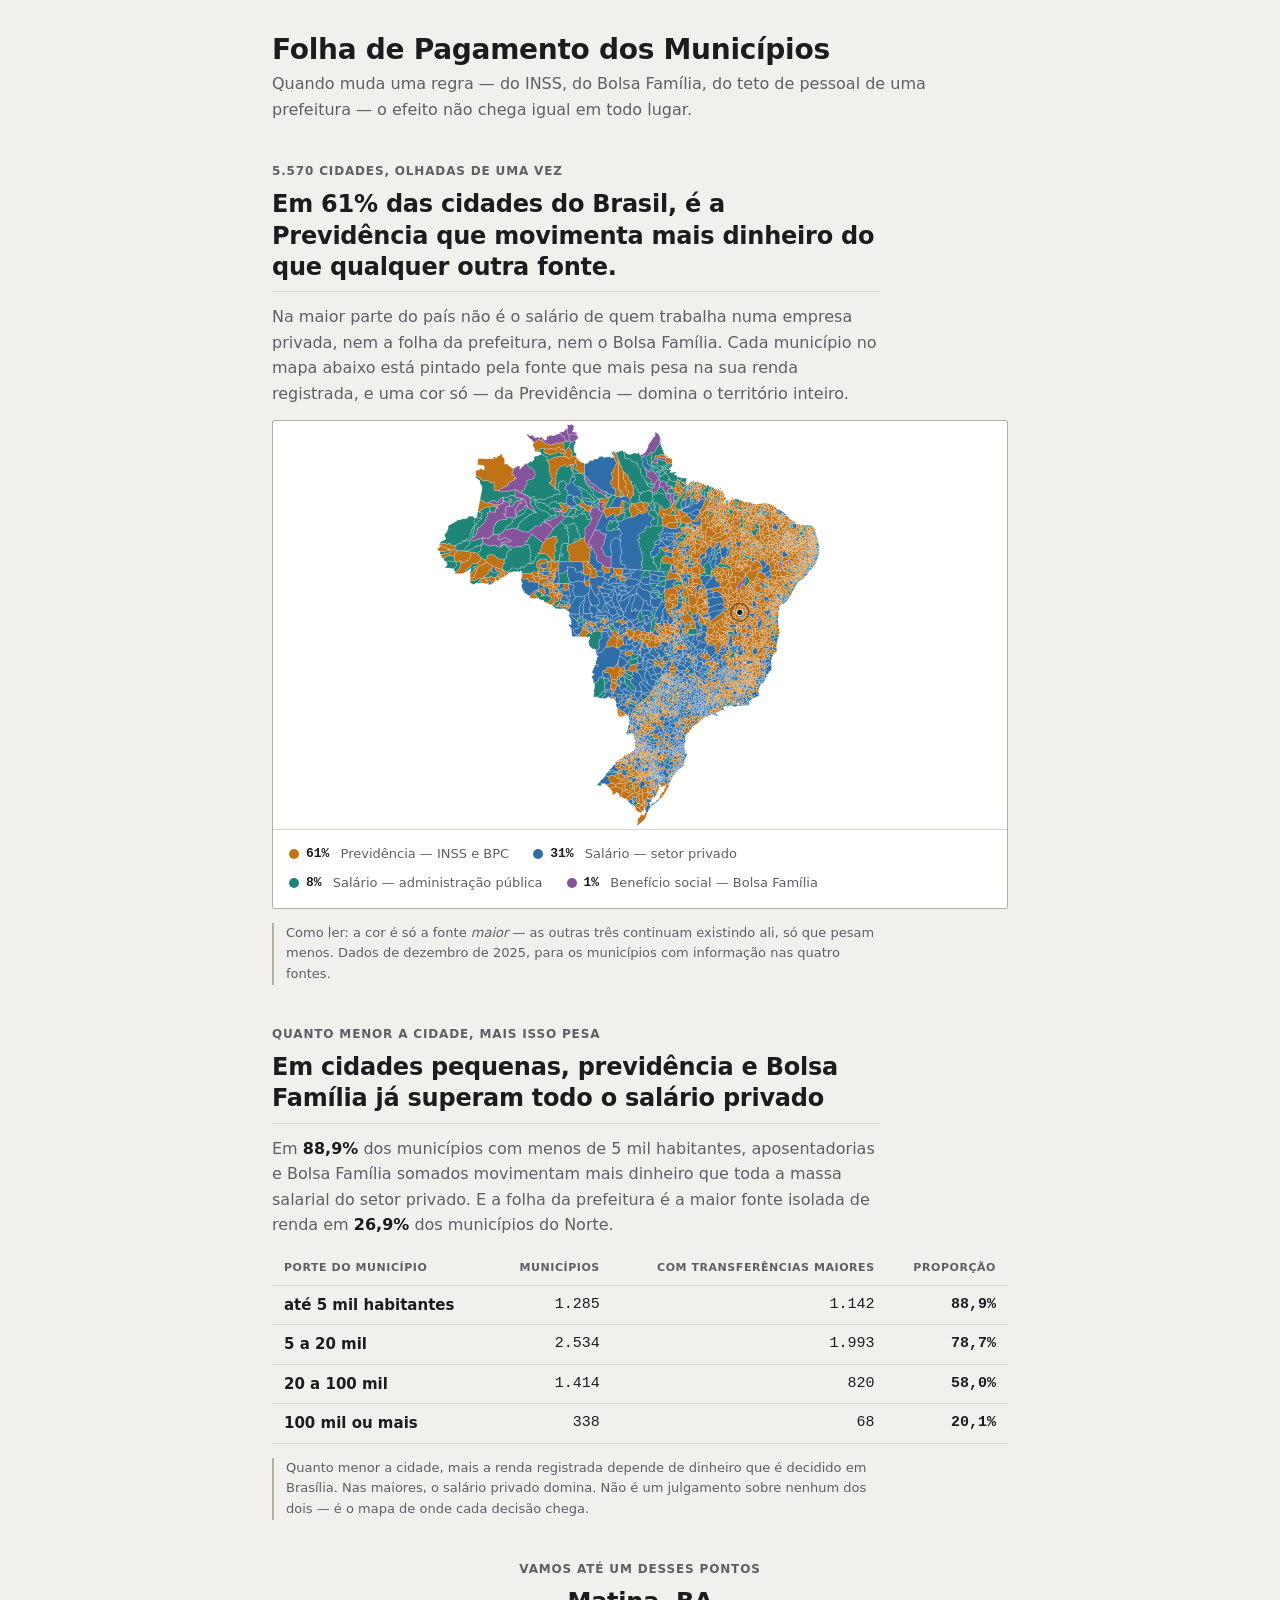
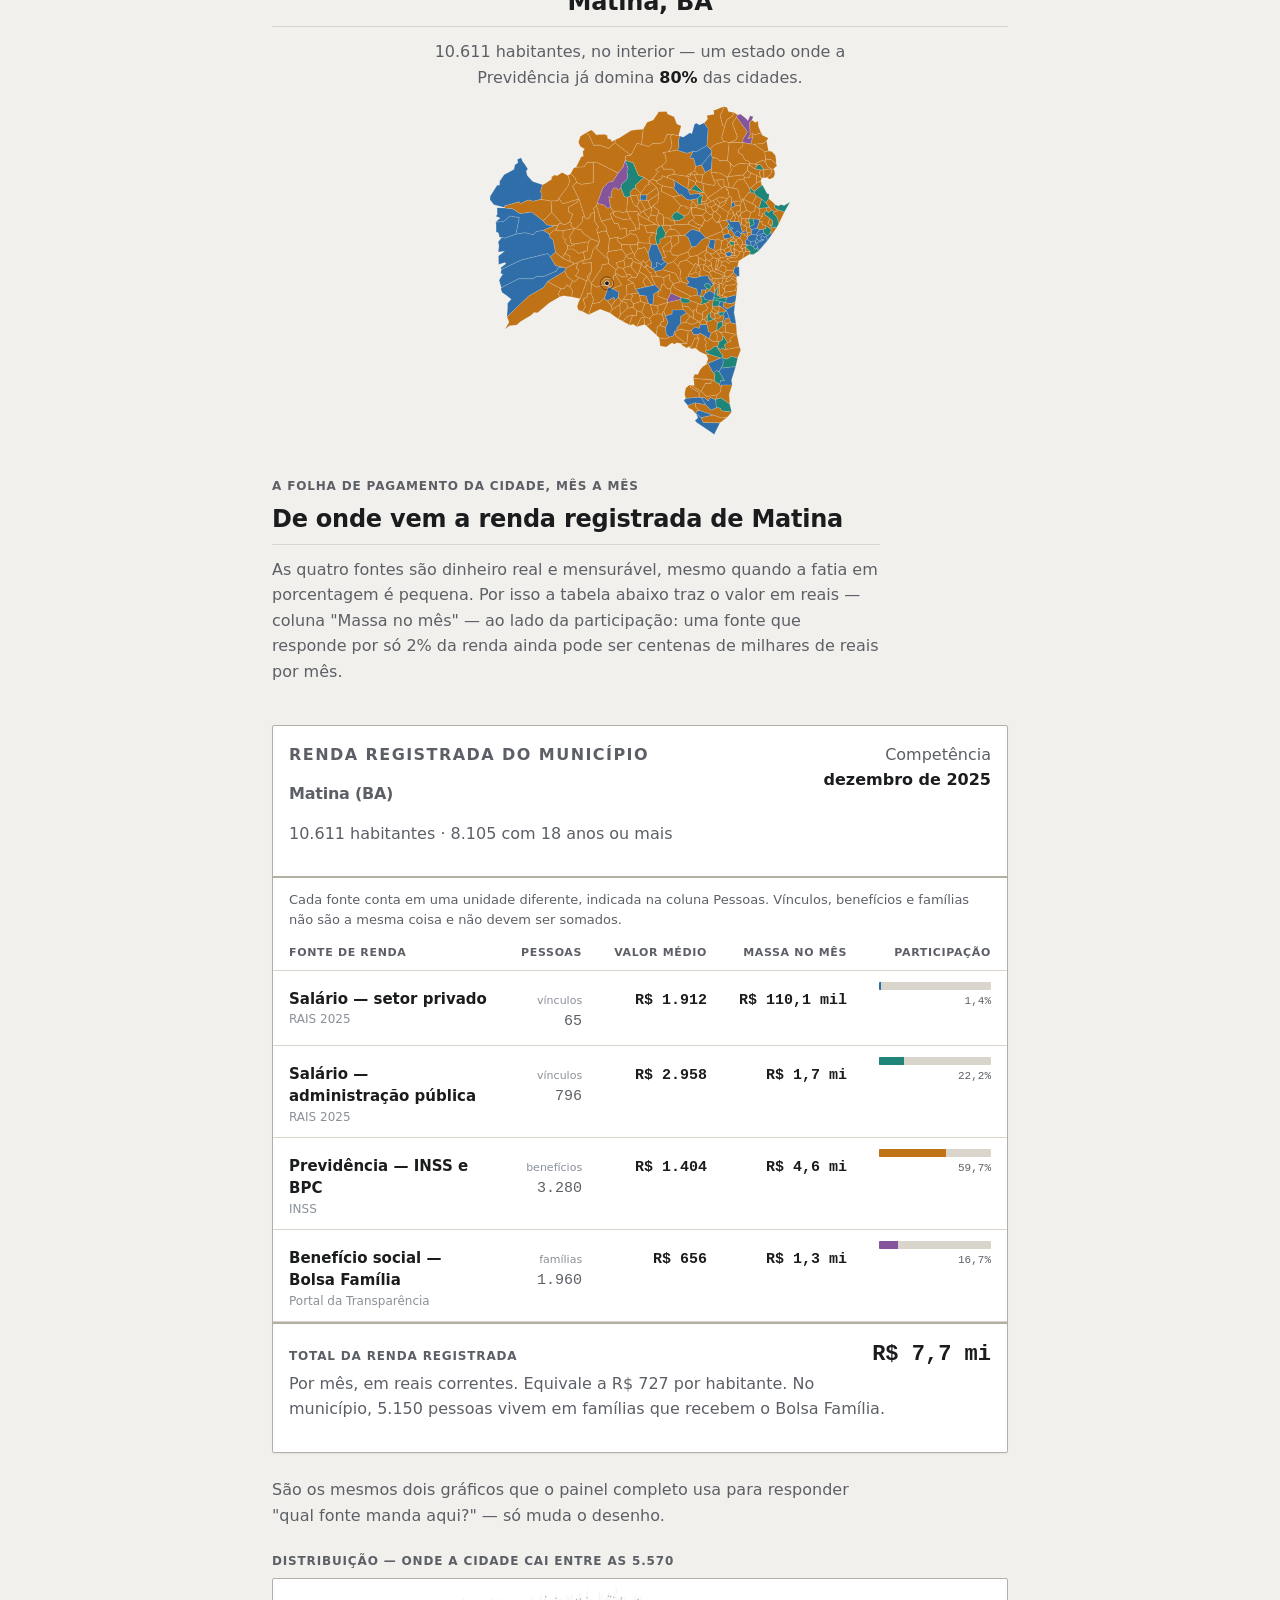
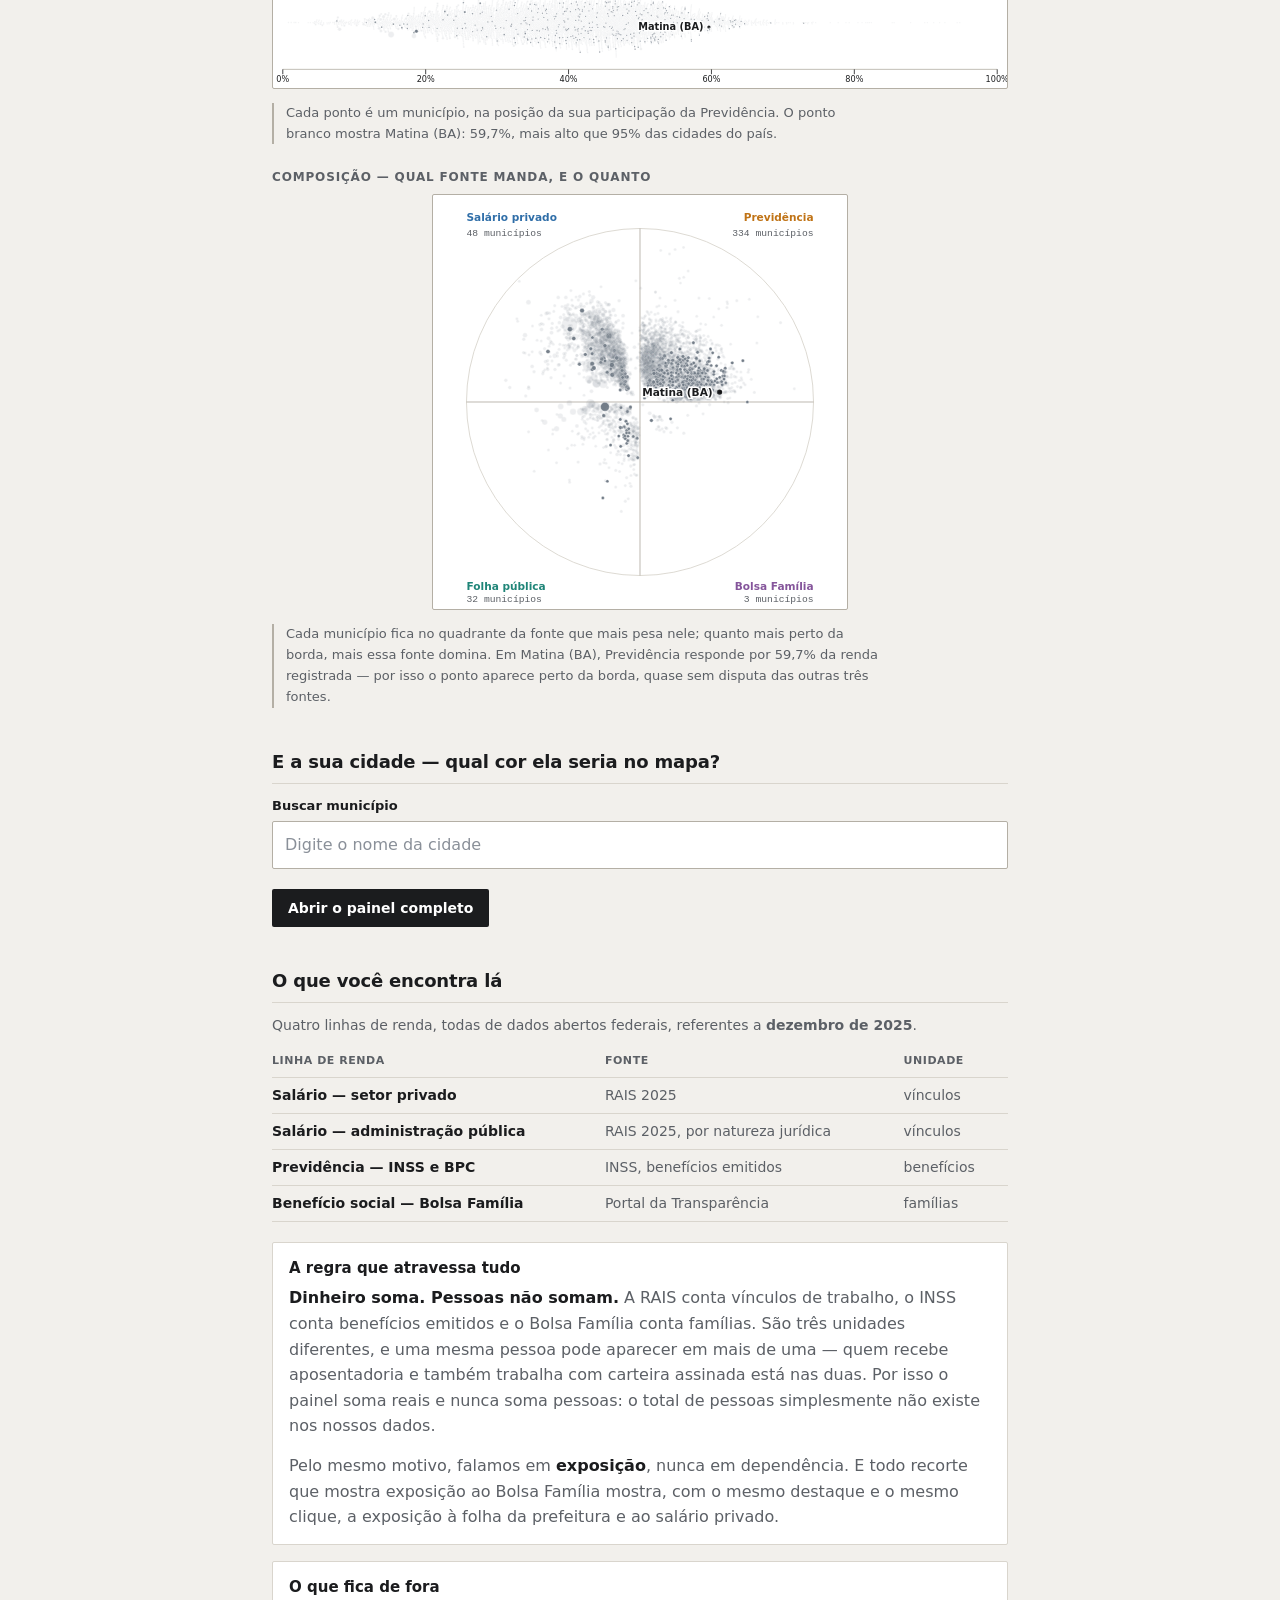
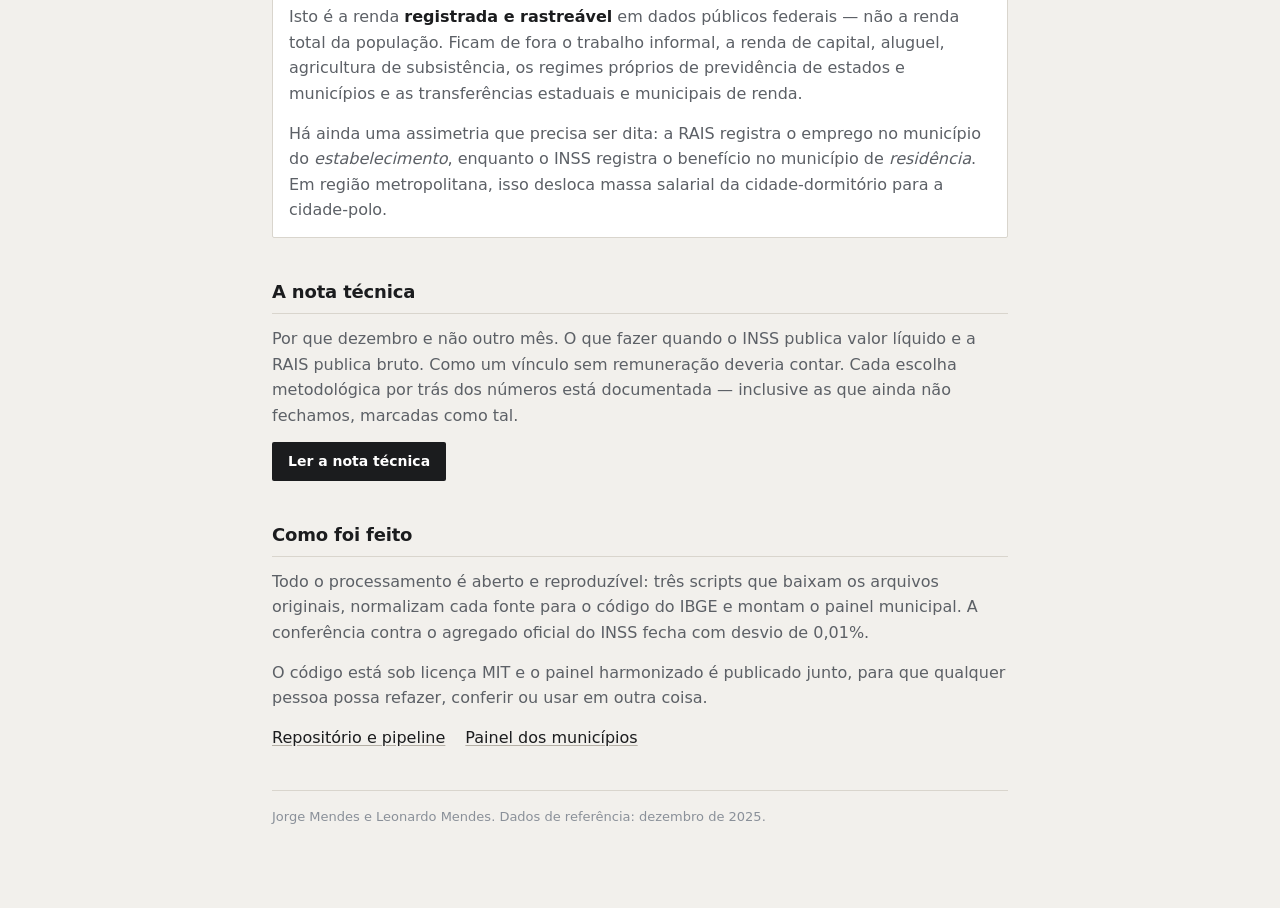
==== commit 1bdbcb65: "Remove "por 100 adultos" e pagina a tabela de ranking do painel "Por 100 adultos" saía como métrica " ====
--- a/site/index.html
+++ b/site/index.html
@@ -6,7 +6,7 @@
 <title>Folha de Pagamento dos Municípios</title>
 <meta name="description" content="Quando muda uma regra do INSS, do Bolsa Família ou da folha da prefeitura, o efeito não chega igual em todo lugar. A composição da renda registrada nos 5.570 municípios brasileiros, em reais e em pessoas.">
 <link rel="icon" href="data:image/svg+xml,<svg xmlns='http://www.w3.org/2000/svg' viewBox='0 0 16 16'><rect width='16' height='16' rx='2' fill='%230f172a'/><path d='M4 3.5h8v9l-1.3-1-1.35 1-1.35-1-1.35 1-1.35-1L4 12.5z' fill='%23f8fafc'/><path d='M5.8 6h4.4M5.8 8h4.4M5.8 10h2.6' stroke='%230f172a' stroke-width='.9' stroke-linecap='round'/></svg>">
-  <link rel="stylesheet" href="estilo.css?v=d9b5cae6">
+  <link rel="stylesheet" href="estilo.css?v=8dbc8637">
 <script>
   document.documentElement.classList.add('js');
   // links antigos apontavam para /?m=XXXX — seguem funcionando
@@ -14,7 +14,7 @@
            if (m) location.replace('painel.html?m=' + encodeURIComponent(m)); })();
 </script>
 </head>
-<body data-versao="d9b5cae6">
+<body data-versao="8dbc8637">
 <div class="envelope porta">
 
   <header class="topo">
@@ -109,13 +109,12 @@
           <tr>
             <th scope="col">Fonte de renda</th>
             <th scope="col" class="num">Pessoas</th>
-            <th scope="col" class="num">Por 100 adultos</th>
             <th scope="col" class="num">Valor médio</th>
             <th scope="col" class="num">Massa no mês</th>
             <th scope="col" class="num">Participação</th>
           </tr>
         </thead>
-        <tbody><tr data-linha="salario_privado"><th scope="row"><span class="linha-nome">Salário — setor privado</span><span class="linha-fonte">RAIS 2025</span></th><td data-col="Pessoas" data-grupo="pessoas"><span class="valor" data-v="n">65</span><span class="unidade" data-v="unidade">vínculos</span></td><td data-col="Por 100 adultos" data-grupo="pessoas"><span class="valor" data-v="por100">0,8</span></td><td data-col="Valor médio" data-grupo="reais"><span class="valor" data-v="medio">R$ 1.912</span></td><td data-col="Massa no mês" data-grupo="reais"><span class="valor" data-v="massa">R$ 110,1 mil</span></td><td data-col="Participação" data-grupo="reais"><span class="barra"><i data-v="barra" style="width:1.43%"></i></span><span class="barra-pct" data-v="part">1,4%</span></td></tr><tr data-linha="salario_publico"><th scope="row"><span class="linha-nome">Salário — administração pública</span><span class="linha-fonte">RAIS 2025</span></th><td data-col="Pessoas" data-grupo="pessoas"><span class="valor" data-v="n">796</span><span class="unidade" data-v="unidade">vínculos</span></td><td data-col="Por 100 adultos" data-grupo="pessoas"><span class="valor" data-v="por100">9,8</span></td><td data-col="Valor médio" data-grupo="reais"><span class="valor" data-v="medio">R$ 2.958</span></td><td data-col="Massa no mês" data-grupo="reais"><span class="valor" data-v="massa">R$ 1,7 mi</span></td><td data-col="Participação" data-grupo="reais"><span class="barra"><i data-v="barra" style="width:22.25%"></i></span><span class="barra-pct" data-v="part">22,2%</span></td></tr><tr data-linha="previdencia"><th scope="row"><span class="linha-nome">Previdência — INSS e BPC</span><span class="linha-fonte">INSS</span></th><td data-col="Pessoas" data-grupo="pessoas"><span class="valor" data-v="n">3.280</span><span class="unidade" data-v="unidade">benefícios</span></td><td data-col="Por 100 adultos" data-grupo="pessoas"><span class="valor" data-v="por100">40,5</span></td><td data-col="Valor médio" data-grupo="reais"><span class="valor" data-v="medio">R$ 1.404</span></td><td data-col="Massa no mês" data-grupo="reais"><span class="valor" data-v="massa">R$ 4,6 mi</span></td><td data-col="Participação" data-grupo="reais"><span class="barra"><i data-v="barra" style="width:59.65%"></i></span><span class="barra-pct" data-v="part">59,7%</span></td></tr><tr data-linha="bolsa_familia"><th scope="row"><span class="linha-nome">Benefício social — Bolsa Família</span><span class="linha-fonte">Portal da Transparência</span></th><td data-col="Pessoas" data-grupo="pessoas"><span class="valor" data-v="n">1.960</span><span class="unidade" data-v="unidade">famílias</span></td><td data-col="Por 100 adultos" data-grupo="pessoas"><span class="valor" data-v="por100">24,2</span></td><td data-col="Valor médio" data-grupo="reais"><span class="valor" data-v="medio">R$ 656</span></td><td data-col="Massa no mês" data-grupo="reais"><span class="valor" data-v="massa">R$ 1,3 mi</span></td><td data-col="Participação" data-grupo="reais"><span class="barra"><i data-v="barra" style="width:16.67%"></i></span><span class="barra-pct" data-v="part">16,7%</span></td></tr></tbody>
+        <tbody><tr data-linha="salario_privado"><th scope="row"><span class="linha-nome">Salário — setor privado</span><span class="linha-fonte">RAIS 2025</span></th><td data-col="Pessoas" data-grupo="pessoas"><span class="valor" data-v="n">65</span><span class="unidade" data-v="unidade">vínculos</span></td><td data-col="Valor médio" data-grupo="reais"><span class="valor" data-v="medio">R$ 1.912</span></td><td data-col="Massa no mês" data-grupo="reais"><span class="valor" data-v="massa">R$ 110,1 mil</span></td><td data-col="Participação" data-grupo="reais"><span class="barra"><i data-v="barra" style="width:1.43%"></i></span><span class="barra-pct" data-v="part">1,4%</span></td></tr><tr data-linha="salario_publico"><th scope="row"><span class="linha-nome">Salário — administração pública</span><span class="linha-fonte">RAIS 2025</span></th><td data-col="Pessoas" data-grupo="pessoas"><span class="valor" data-v="n">796</span><span class="unidade" data-v="unidade">vínculos</span></td><td data-col="Valor médio" data-grupo="reais"><span class="valor" data-v="medio">R$ 2.958</span></td><td data-col="Massa no mês" data-grupo="reais"><span class="valor" data-v="massa">R$ 1,7 mi</span></td><td data-col="Participação" data-grupo="reais"><span class="barra"><i data-v="barra" style="width:22.25%"></i></span><span class="barra-pct" data-v="part">22,2%</span></td></tr><tr data-linha="previdencia"><th scope="row"><span class="linha-nome">Previdência — INSS e BPC</span><span class="linha-fonte">INSS</span></th><td data-col="Pessoas" data-grupo="pessoas"><span class="valor" data-v="n">3.280</span><span class="unidade" data-v="unidade">benefícios</span></td><td data-col="Valor médio" data-grupo="reais"><span class="valor" data-v="medio">R$ 1.404</span></td><td data-col="Massa no mês" data-grupo="reais"><span class="valor" data-v="massa">R$ 4,6 mi</span></td><td data-col="Participação" data-grupo="reais"><span class="barra"><i data-v="barra" style="width:59.65%"></i></span><span class="barra-pct" data-v="part">59,7%</span></td></tr><tr data-linha="bolsa_familia"><th scope="row"><span class="linha-nome">Benefício social — Bolsa Família</span><span class="linha-fonte">Portal da Transparência</span></th><td data-col="Pessoas" data-grupo="pessoas"><span class="valor" data-v="n">1.960</span><span class="unidade" data-v="unidade">famílias</span></td><td data-col="Valor médio" data-grupo="reais"><span class="valor" data-v="medio">R$ 656</span></td><td data-col="Massa no mês" data-grupo="reais"><span class="valor" data-v="massa">R$ 1,3 mi</span></td><td data-col="Participação" data-grupo="reais"><span class="barra"><i data-v="barra" style="width:16.67%"></i></span><span class="barra-pct" data-v="part">16,7%</span></td></tr></tbody>
       </table>
 
       <div class="total">
@@ -226,6 +225,6 @@
   </footer>
 
 </div>
-<script src="app.js?v=d9b5cae6"></script>
+<script src="app.js?v=8dbc8637"></script>
 </body>
 </html>
--- a/site/estilo.css
+++ b/site/estilo.css
@@ -212,6 +212,10 @@
   .barra-pct { text-align: right; }
   .topo h1 { font-size: 1.75rem; }
   .holerite-municipio { font-size: 2rem; }
+  /* sem a coluna "Por 100 adultos" do lado, a celula de Pessoas so tinha o numero --
+     column-reverse poe a unidade (Vinculos/Beneficios/Familias) como rotulo em cima,
+     sem mudar a ordem no DOM (que no celular fica "642.188 vinculos", mais natural). */
+  .linhas td[data-col="Pessoas"] { display: flex; flex-direction: column-reverse; align-items: flex-end; gap: 0.125rem; }
 }
 
 @media (prefers-reduced-motion: reduce) {
@@ -325,6 +329,13 @@
 .ranking tbody tr.alvo th { font-weight: 700; }
 .ranking .marca { display: inline-block; width: 0.5rem; height: 0.5rem; border-radius: 50%; margin-right: 0.4375rem; background: var(--cor-reg, var(--tinta-tenue)); }
 .ranking-obs { font-size: 0.75rem; color: var(--tinta-fraca); margin: 0.5rem 0 0; }
+.ranking-mais {
+  font: inherit; font-size: 0.8125rem; font-weight: 600; margin-top: 0.625rem;
+  padding: 0.375rem 0.875rem; cursor: pointer; color: var(--tinta-fraca);
+  background: var(--papel); border: 1px solid var(--linha-forte); border-radius: var(--raio);
+}
+.ranking-mais:hover { color: var(--tinta); border-color: var(--tinta-tenue); }
+.ranking-mais[hidden] { display: none; }
 
 @media (max-width: 47.99rem) {
   .ranking td:nth-child(4), .ranking th:nth-child(4) { display: none; }
